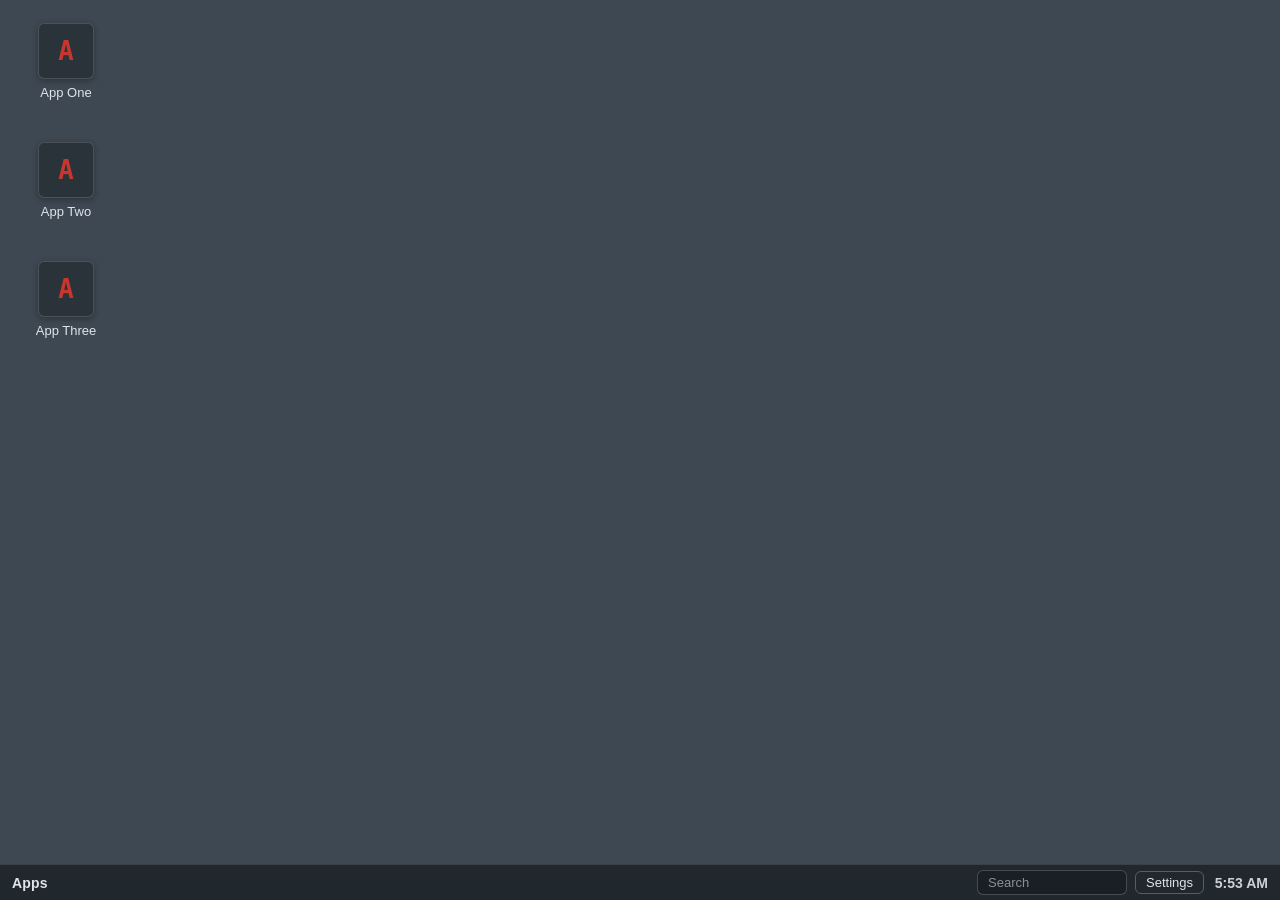
==== index.html @ aa2aafad "Rename index (6).html to index.html" ====
<!DOCTYPE html>
<html lang="en">
<head>
<meta charset="utf-8">
<meta name="viewport" content="width=device-width, initial-scale=1, viewport-fit=cover">
<title>Apps</title>
<style>
:root{--bg:#3e4852;--bar:#20272d;--barText:#dfe4e8;--win:#e4e7ea;--wtext:#1d2227;--accent:#c8372d;--accentText:#fff;--tile:#2b333a;--round:6px;--font:Bahnschrift,"DIN Alternate","Roboto Condensed","Segoe UI",Arial,sans-serif;--bh:48px;box-sizing:border-box}
*{box-sizing:border-box}
html,body{height:100%;margin:0}
body{background:var(--bg);color:var(--barText);font-family:var(--font)}
:focus-visible{outline:3px solid var(--accent);outline-offset:2px}
button{font:inherit;color:inherit;cursor:pointer}
/* home list */
#home{max-width:640px;margin:0 auto;padding:calc(20px + env(safe-area-inset-top,0px)) 16px calc(40px + env(safe-area-inset-bottom,0px))}
header.top{display:flex;align-items:center;gap:10px;flex-wrap:wrap;margin-bottom:16px}
h1{margin:0;font-size:26px;font-weight:600;flex:1;user-select:none;-webkit-user-select:none}
.hb{background:transparent;border:1px solid rgba(255,255,255,.25);border-radius:var(--round);padding:8px 14px}
.hb:hover{background:rgba(255,255,255,.08)}
#off{font-size:12px;opacity:.7}
#q{width:100%;padding:11px 14px;font:inherit;color:inherit;background:rgba(0,0,0,.2);border:1px solid rgba(255,255,255,.2);border-radius:var(--round);margin-bottom:12px}
#q::placeholder{color:rgba(255,255,255,.5)}
#list{border-top:1px solid rgba(255,255,255,.12)}
.row{display:flex;align-items:center;gap:14px;width:100%;min-height:64px;padding:10px 6px;background:none;border:0;border-bottom:1px solid rgba(255,255,255,.12);text-align:left}
.row:hover{background:rgba(255,255,255,.06)}
.row .t{width:44px;height:44px;flex:none;border-radius:var(--round);display:flex;align-items:center;justify-content:center;font:700 20px ui-monospace,Consolas,monospace;background:var(--tile);color:var(--accent);border:1px solid rgba(255,255,255,.15);overflow:hidden}
.row .t img{width:100%;height:100%;object-fit:cover}
.row .n{flex:1;font-size:calc(17px*var(--fs))}
.row .c{opacity:.5;font-size:22px}
.empty{padding:24px 6px;opacity:.7}
/* fullscreen app view */
#view{position:fixed;inset:0;display:flex;flex-direction:column;background:var(--bg);z-index:10}
#view[hidden]{display:none}
#vbody{flex:1;position:relative;min-height:0;overflow:auto}
#vbody iframe{position:absolute;inset:0;width:100%;height:100%;border:0;background:#fff}
#vbody.set{background:var(--win);color:var(--wtext);padding:20px 18px}
#bbar{display:flex;align-items:stretch;height:calc(var(--bh) + env(safe-area-inset-bottom,0px));padding-bottom:env(safe-area-inset-bottom,0px);background:var(--bar);color:var(--barText);border-top:1px solid rgba(255,255,255,.12)}
#bbar button{background:transparent;border:0;padding:0 14px;min-width:44px;font-size:14px}
#bbar button:hover{background:rgba(255,255,255,.08)}
#back{border-right:1px solid rgba(255,255,255,.12);font-weight:600}
#vt{flex:1;align-self:center;padding:0 12px;overflow:hidden;text-overflow:ellipsis;white-space:nowrap;font-size:14px;opacity:.85;min-width:0}
#vol{display:flex;align-items:center}
#vol input{width:90px;accent-color:var(--accent);margin:0 8px 0 0}
/* settings controls */
.srow{display:flex;flex-direction:column;gap:5px;margin-bottom:16px;font-size:14px;font-weight:600;max-width:420px}
.srow .top{display:flex;justify-content:space-between;opacity:.7}
.srow select{font:inherit;padding:9px 12px;border-radius:var(--round);border:1px solid rgba(0,0,0,.3);background:#fff;color:#222}
.srow input[type=range]{width:100%;accent-color:var(--bar)}
.btn{background:var(--bar);color:var(--barText);border:0;border-radius:var(--round);padding:10px 18px;font-weight:600}
/* look (dev appearance) */
#fx{position:fixed;inset:0;width:100%;height:100%;pointer-events:none;z-index:0}
#home{position:relative;z-index:1}
#home.wide{max-width:900px}
#scan{position:fixed;inset:0;pointer-events:none;z-index:9400;background:repeating-linear-gradient(to bottom,rgba(0,0,0,.22) 0 1px,transparent 1px 3px)}
#scan[hidden]{display:none}
#list.grid{display:grid;grid-template-columns:repeat(auto-fill,minmax(130px,1fr));gap:12px;border-top:0}
#list.grid .row{flex-direction:column;border:1px solid rgba(255,255,255,.14);border-radius:var(--round);padding:16px 8px;text-align:center;min-height:0}
#list.grid .row .t{width:64px;height:64px;font-size:28px}
#list.grid .row .c{display:none}
body.glow h1{text-shadow:0 0 14px var(--accent)}
body.glow .row .t{box-shadow:0 0 12px var(--accent)}
body.glow .row:hover{box-shadow:0 0 0 1px var(--accent)}
/* desktop home */
#home{max-width:none;margin:0;padding:env(safe-area-inset-top,0px) 0 calc(var(--barh) + env(safe-area-inset-bottom,0px));min-height:100%}
#home.plain{max-width:640px;margin:0 auto;padding:calc(20px + env(safe-area-inset-top,0px)) 16px calc(var(--barh) + 24px + env(safe-area-inset-bottom,0px))}
header.top{position:fixed;bottom:0;left:0;right:0;z-index:5;height:calc(var(--barh) + env(safe-area-inset-bottom,0px));padding:0 12px env(safe-area-inset-bottom,0px);margin:0;flex-wrap:nowrap;gap:8px;background:var(--barbg,var(--bar));color:var(--barText);border-top:1px solid rgba(255,255,255,.12)}
header.top h1{flex:0 0 auto;font-size:calc(14px*var(--fs));font-weight:700;letter-spacing:.2px}
.sp{flex:1}
.hb{padding:3px 10px;font-size:calc(13px*var(--fs))}
#q{width:150px;padding:4px 10px;margin:0;font-size:calc(13px*var(--fs))}
#clk{font-size:calc(14px*var(--fs));font-weight:600;font-variant-numeric:tabular-nums;opacity:.9;min-width:56px;text-align:right}
#list.desk{border-top:0;display:grid;grid-auto-flow:column;grid-template-rows:repeat(auto-fill,var(--rh));grid-auto-columns:var(--cw);justify-content:start;align-content:start;gap:var(--ig);padding:14px;height:calc(100vh - var(--barh) - env(safe-area-inset-bottom,0px) - env(safe-area-inset-top,0px));overflow-x:auto}
.ic{display:flex;flex-direction:column;align-items:center;gap:6px;width:var(--cw);padding:8px 4px;background:none;border:1px solid transparent;border-radius:var(--round);text-align:center;color:inherit;user-select:none;-webkit-user-select:none}
.ic .t{width:var(--isz);height:var(--isz);border-radius:var(--round);display:flex;align-items:center;justify-content:center;font:700 calc(var(--isz)*.46) ui-monospace,Consolas,monospace;background:var(--tile);color:var(--accent);border:1px solid rgba(255,255,255,.15);overflow:hidden;box-shadow:0 2px 6px rgba(0,0,0,.3)}
.ic .t img{width:100%;height:100%;object-fit:cover}
.ic .n{font-size:var(--lbl);line-height:1.25;overflow-wrap:anywhere}
.ic:hover{background:rgba(255,255,255,.07)}
.ic.sel{background:rgba(255,255,255,.14);border-color:rgba(255,255,255,.35)}
#ctx{position:fixed;z-index:9600;min-width:170px;padding:4px;background:var(--bar);color:var(--barText);border:1px solid rgba(255,255,255,.2);border-radius:var(--round);box-shadow:0 8px 24px rgba(0,0,0,.45)}
#ctx[hidden]{display:none}
#ctx button{display:block;width:100%;text-align:left;padding:8px 12px;background:none;border:0;font-size:13px;border-radius:2px}
#ctx button:hover{background:rgba(255,255,255,.1)}
@media (max-width:700px){#list.desk{grid-auto-flow:row;grid-template-rows:none;grid-template-columns:repeat(auto-fill,minmax(88px,1fr));grid-auto-columns:auto;height:auto;overflow:visible}#q{width:100px}#off{display:none}}
/* settings-driven */
:root{--isz:56px;--cw:104px;--rh:108px;--ig:6px;--lbl:12.5px;--fs:1;--barh:36px}
body.nolabels .ic .n{display:none}
body.upper .ic .n{text-transform:uppercase}
body.noshadow .ic .t{box-shadow:none}
body.contrast .ic .t{border:2px solid var(--barText)}
body.contrast .ic .n,body.contrast #clk{font-weight:700}
body.rm *{animation:none!important;transition:none!important}
#list.desk.flowrow{grid-auto-flow:row;grid-template-rows:none;grid-template-columns:repeat(auto-fill,var(--cw));grid-auto-columns:auto;height:auto}
body.bartop header.top{top:0;bottom:auto;padding:env(safe-area-inset-top,0px) 12px 0;height:calc(var(--barh) + env(safe-area-inset-top,0px));border-top:0;border-bottom:1px solid rgba(255,255,255,.12)}
body.bartop #home{padding:calc(var(--barh) + env(safe-area-inset-top,0px)) 0 0}
body.bartop #home.plain{padding:calc(var(--barh) + 20px + env(safe-area-inset-top,0px)) 16px 40px}
body.bartop #list.desk{height:calc(100vh - var(--barh) - env(safe-area-inset-top,0px))}
/* dashboard */
.dsec{margin:0 0 24px;max-width:620px}
.dsec h3{margin:0 0 10px;font-size:16px}
.kv{display:grid;grid-template-columns:130px 1fr;gap:5px 12px;font-size:13px;overflow-wrap:anywhere}
.kv b{opacity:.7;font-weight:600}
.dbtns{display:flex;flex-wrap:wrap;gap:8px}
.dlog{margin-top:8px;font:12px ui-monospace,Consolas,monospace;background:rgba(0,0,0,.08);padding:8px;border-radius:var(--round);max-height:170px;overflow:auto;white-space:pre-wrap}
/* pin pad */
#pin{position:fixed;inset:0;background:rgba(0,0,0,.6);display:flex;align-items:center;justify-content:center;z-index:9500}
#pin[hidden]{display:none}
.pbox{background:var(--win);color:var(--wtext);border-radius:var(--round);padding:22px;width:min(280px,calc(100% - 32px));text-align:center;box-shadow:0 14px 40px rgba(0,0,0,.5)}
.pbox p{margin:0;font-weight:600;min-height:1.3em}
.dots{display:flex;gap:12px;justify-content:center;margin:12px 0 16px}
.dots i{width:14px;height:14px;border-radius:50%;border:2px solid var(--bar)}
.dots i.f{background:var(--bar)}
.keys{display:grid;grid-template-columns:repeat(3,1fr);gap:8px}
.keys button{padding:14px 0;border-radius:var(--round);border:0;background:rgba(128,128,128,.2);color:inherit;font-size:18px;font-weight:600}
.keys button:hover{background:rgba(128,128,128,.35)}
.shake{animation:sh .3s}
@keyframes sh{25%{transform:translateX(-8px)}75%{transform:translateX(8px)}}
</style>
</head>
<body>
<canvas id="fx" aria-hidden="true"></canvas>
<div id="scan" hidden></div>
<div id="home">
  <header class="top">
    <h1 id="ttl">Apps</h1>
    <div class="sp"></div>
    <span id="off" aria-live="polite"></span>
    <input id="q" type="search" placeholder="Search" aria-label="Search apps" autocomplete="off">
    <button class="hb" id="lock" hidden>Lock</button>
    <button class="hb" id="setb">Settings</button>
    <span id="clk"></span>
  </header>
  <div id="list"></div>
</div>
<div id="view" hidden>
  <div id="vbody"></div>
  <div id="bbar">
    <button id="back" aria-label="Back to list">&larr; Back</button>
    <div id="vt"></div>
    <div id="vol">
      <button id="mute">Mute</button>
      <input id="vr" type="range" min="0" max="100" aria-label="Volume">
    </div>
    <button id="fs" title="Fullscreen">Full</button>
    <button id="nt" title="Open in new tab">Tab</button>
  </div>
</div>
<script>
/* EDIT THIS LIST. name = label, path = link relative to this file, thumb = optional icon image */
const APPS = [
  { name: "App One",   path: "apps/app-one/index.html" },
  { name: "App Two",   path: "apps/app-two/index.html" },
  { name: "App Three", path: "apps/app-three/index.html", thumb: "" },
];

/* SECRET LIST: same format. Only shows after the PIN is entered (tap the "Apps" title 5 times). */
const SECRET_APPS = [
  { name: "Secret One", path: "secret/one/index.html" },
];
const PIN_HASH = "e2d5b613fb0c469dacec013794d08fcb584f06858f648de5e28c21bbce8eb695";

let secret = false;
const cur = () => secret ? [{name: "Dashboard", dash: true}, ...SECRET_APPS] : allApps();

const THEMES = {
  steel:   {bg:"#3e4852",win:"#e4e7ea",wtext:"#1d2227",bar:"#20272d",barText:"#dfe4e8",accent:"#c8372d",tile:"#2b333a"},
  concrete:{bg:"#7d8184",win:"#eeeeed",wtext:"#202224",bar:"#34383c",barText:"#ececec",accent:"#b3322a",tile:"#44484c"},
  olive:   {bg:"#4a4f3c",win:"#e5e6df",wtext:"#20231a",bar:"#262a1f",barText:"#e0e2d6",accent:"#bf3b30",tile:"#33372a"},
  navy:    {bg:"#2f3b4c",win:"#e3e7ed",wtext:"#18202b",bar:"#161d27",barText:"#dce3ec",accent:"#6fa8d6",tile:"#232d3b"},
  black:   {bg:"#232427",win:"#d9dadc",wtext:"#17181a",bar:"#0e0f10",barText:"#d5d6d8",accent:"#d63c32",tile:"#1b1c1f"},
  secret:  {bg:"#201718",win:"#dcd6d6",wtext:"#1a1414",bar:"#0b0808",barText:"#e6dede",accent:"#c0453a",tile:"#2a1d1e"}
};
const FONTS = [
  ['Bahnschrift,"DIN Alternate","Roboto Condensed","Segoe UI",Arial,sans-serif',"Industrial"],
  ['"Segoe UI",Tahoma,Verdana,sans-serif',"Classic"],
  ["system-ui,sans-serif","System"],
  ["ui-monospace,Menlo,Consolas,monospace","Mono"]
];
const LOOK_DEF = {custom:false,bg:"#111114",accent:"#c8372d",fx:"none",speed:1,density:100,bright:.7,scan:false,glow:false,cycle:false,layout:"desktop",title:"Apps"};
const DEF = {theme:"steel",round:6,font:FONTS[0][0],volume:1,autoOffline:true,showPaths:false,debug:false,newTab:false,
  openMode:"single",autoOpenLast:false,startMuted:false,lastApp:"",
  iconSize:56,gap:6,labels:true,labelSize:13,upper:false,letters:"1",sort:"custom",flow:"col",iconShadow:true,
  barPos:"bottom",barH:36,barOpacity:100,showSearch:true,showClock:true,clock24:false,clockSeconds:false,clockDate:false,showOffline:true,
  fontScale:100,contrast:false,reduceMotion:false,
  scanPlay:true,playFolder:"playables",playSub:true,autoIcons:true,scanTtl:15,repo:"katastrophy40/katastrophy40.github.io",branch:"main"};
const freshS = () => ({...DEF, look: {...LOOK_DEF}});
const sel = (k, label, o) => ({k, label, t: "select", o});
const rng = (k, label, min, max, step, unit = "", scale = 1) => ({k, label, t: "range", min, max, step, unit, scale});
const chk = (k, label, scan) => ({k, label, t: "check", scan});
const txt = (k, label, max, scan) => ({k, label, t: "text", max, scan});
const act = (label, fn) => ({t: "btn", label, fn});
const SECTIONS = [
  ["Opening apps", [
    sel("openMode", "Open apps with", [["single", "One click"], ["double", "Double click"]]),
    chk("newTab", "Open apps in a new tab"),
    chk("autoOpenLast", "Reopen the last app when the site loads"),
    chk("startMuted", "Start apps muted"),
    rng("volume", "Default volume", 0, 100, 1, "%", 100)]],
  ["Desktop icons", [
    sel("look.layout", "Home layout", [["desktop", "Desktop icons"], ["list", "Plain list"]]),
    rng("iconSize", "Icon size", 32, 120, 2, "px"), rng("gap", "Icon spacing", 0, 30, 1, "px"),
    chk("labels", "Show names under icons"), rng("labelSize", "Name text size", 10, 18, 1, "px"), chk("upper", "UPPERCASE names"),
    sel("letters", "Letters on icons", [["1", "One"], ["2", "Two"]]),
    sel("sort", "Sort order", [["custom", "As listed"], ["az", "A to Z"], ["za", "Z to A"]]),
    sel("flow", "Fill direction", [["col", "Down, then across"], ["row", "Across, then down"]]),
    chk("iconShadow", "Icon shadows")]],
  ["Taskbar", [
    sel("barPos", "Position", [["bottom", "Bottom"], ["top", "Top"]]), rng("barH", "Height", 28, 60, 1, "px"), rng("barOpacity", "Opacity", 40, 100, 5, "%"),
    chk("showSearch", "Show search box"), chk("showOffline", "Show offline status"), chk("showClock", "Show clock"),
    chk("clock24", "24-hour clock"), chk("clockSeconds", "Show seconds"), chk("clockDate", "Show date")]],
  ["Look", [
    sel("theme", "Color theme", [["steel", "Steel"], ["concrete", "Concrete"], ["olive", "Olive"], ["navy", "Navy"], ["black", "Black"]]),
    rng("round", "Corner roundness", 0, 20, 1, "px"), sel("font", "Text font", FONTS), rng("fontScale", "Text size", 80, 130, 5, "%"),
    chk("contrast", "High contrast"), chk("reduceMotion", "Reduce motion (stops wallpaper effects)"), txt("look.title", "Site title", 30)]],
  ["Playables folder", [
    chk("scanPlay", "Find HTML apps in the playables folder automatically", true), txt("playFolder", "Folder name", 40, true),
    chk("playSub", "Include folders that contain an index.html", true), chk("autoIcons", "Use matching images as icons", true),
    rng("scanTtl", "Check for changes at most every", 1, 120, 1, " min"), txt("repo", "Repository (owner/name)", 80, true), txt("branch", "Branch", 40, true),
    chk("autoOffline", "Save apps for offline automatically"), {t: "note"}, act("Scan now", () => scanPlayables(true))]],
  ["Data", [
    act("Copy settings", () => { try { navigator.clipboard.writeText(JSON.stringify(S, null, 2)); } catch (e) {} }),
    act("Import settings", () => { const t = prompt("Paste settings:"); if (!t) return; try { Object.assign(S, JSON.parse(t)); save(); location.reload(); } catch (e) { alert("That was not valid settings."); } }),
    act("Reset everything", () => { if (confirm("Reset every setting?")) { S = freshS(); save(); location.reload(); } })]]
];
const FLAT = SECTIONS.flatMap(x => x[1]).filter(c => c.k && !c.k.includes("."));
function clean(o) {   /* fixes any saved value that is missing or out of range */
  Object.keys(DEF).forEach(k => {
    const c = FLAT.find(x => x.k === k), d = DEF[k], v = o[k];
    if (c && c.t === "range") o[k] = (+v >= c.min / c.scale && +v <= c.max / c.scale) ? +v : d;
    else if (c && c.t === "select") o[k] = c.o.some(p => String(p[0]) === String(v)) ? String(v) : d;
    else if (c && c.t === "text") o[k] = (typeof v === "string" && v.trim()) ? v.trim().slice(0, c.max) : d;
    else if (typeof d === "boolean") o[k] = typeof v === "boolean" ? v : d;
    else if (typeof d === "string") o[k] = typeof v === "string" ? v : d;
  });
}

const KEY = "gs8-settings", $ = id => document.getElementById(id);
let S = freshS();
try { const j = localStorage.getItem(KEY); if (j) Object.assign(S, JSON.parse(j)); } catch (e) {}
clean(S);
{
  const L = {...LOOK_DEF, ...(S.look && typeof S.look === "object" ? S.look : {})}, hex = v => typeof v === "string" && /^#[0-9a-f]{6}$/i.test(v);
  if (!hex(L.bg)) L.bg = LOOK_DEF.bg; if (!hex(L.accent)) L.accent = LOOK_DEF.accent;
  if (!["none", "grid", "rain", "snow", "stars", "aurora"].includes(L.fx)) L.fx = "none";
  if (!["desktop", "list"].includes(L.layout)) L.layout = "desktop";
  ["custom", "scan", "glow", "cycle"].forEach(k => L[k] = !!L[k]);
  [["speed", .2, 3], ["density", 20, 200], ["bright", .1, 1]].forEach(([k, a, b]) => { if (!(+L[k] >= a && +L[k] <= b)) L[k] = LOOK_DEF[k]; });
  L.title = typeof L.title === "string" ? L.title.slice(0, 30) : LOOK_DEF.title;
  S.look = L;
}
const save = () => { try { localStorage.setItem(KEY, JSON.stringify(S)); } catch (e) {} };
const ink = h => { const n = parseInt(h.slice(1), 16); return ((n >> 16) * .299 + (n >> 8 & 255) * .587 + (n & 255) * .114) > 150 ? "#1a1a1a" : "#ffffff"; };

/* ---------- app list ---------- */
const q = $("q");
let lastPtr = "mouse", selEl = null;
addEventListener("pointerdown", e => { lastPtr = e.pointerType; }, true);
function renderList() {
  const f = q.value.trim().toLowerCase(), l = $("list"), desk = S.look.layout !== "list"; l.textContent = ""; selEl = null;
  const items = cur().filter(g => g.name.toLowerCase().includes(f));
  if (S.sort === "az") items.sort((x, y) => x.name.localeCompare(y.name)); else if (S.sort === "za") items.sort((x, y) => y.name.localeCompare(x.name));
  if (!items.length) { const p = document.createElement("p"); p.className = "empty"; p.textContent = "No apps found."; l.appendChild(p); return; }
  items.forEach(g => {
    const b = document.createElement("button"); b.className = desk ? "ic" : "row";
    const t = document.createElement("div"); t.className = "t";
    if (g.thumb) { const im = document.createElement("img"); im.src = g.thumb; im.alt = ""; t.appendChild(im); } else { const lt = String(g.name).replace(/\s+/g, "").slice(0, +S.letters || 1); t.textContent = lt.charAt(0).toUpperCase() + lt.slice(1).toLowerCase(); }
    const n = document.createElement("div"); n.className = "n"; n.textContent = g.name;
    if (S.showPaths && g.path) { if (desk) b.title = g.path; else { const sm = document.createElement("small"); sm.style.cssText = "display:block;opacity:.6;font-size:12px"; sm.textContent = g.path; n.appendChild(sm); } }
    b.append(t, n);
    if (!desk) { const c = document.createElement("div"); c.className = "c"; c.textContent = "\u203A"; b.appendChild(c); }
    b.onclick = e => {   /* one click opens, unless "double click" is chosen in settings */
      if (desk && S.openMode === "double" && e.detail === 1 && lastPtr === "mouse") { if (selEl) selEl.classList.remove("sel"); selEl = b; b.classList.add("sel"); return; }
      openApp(g);
    };
    b.oncontextmenu = e => {
      e.preventDefault(); const m = [["Open", () => openApp(g)]]; if (g.path) m.push(["Open in new tab", () => window.open(g.path, "_blank")]);
      showCtx(e.clientX, e.clientY, m);
    };
    l.appendChild(b);
  });
}
const ctx = document.createElement("div"); ctx.id = "ctx"; ctx.hidden = true; document.body.appendChild(ctx);
function showCtx(x, y, items) {
  ctx.textContent = "";
  items.forEach(([label, fn]) => { const b = document.createElement("button"); b.textContent = label; b.onclick = () => { ctx.hidden = true; fn(); }; ctx.appendChild(b); });
  ctx.hidden = false; ctx.style.left = Math.max(4, Math.min(x, innerWidth - ctx.offsetWidth - 4)) + "px"; ctx.style.top = Math.max(4, Math.min(y, innerHeight - ctx.offsetHeight - 4)) + "px";
}
addEventListener("pointerdown", e => { if (!ctx.contains(e.target)) ctx.hidden = true; });
addEventListener("keydown", e => { if (e.key === "Escape") ctx.hidden = true; });
$("home").addEventListener("contextmenu", e => { if (e.target.closest(".ic,.row")) return; e.preventDefault(); showCtx(e.clientX, e.clientY, [["Settings", openSettings], ["Reload", () => location.reload()]]); });
$("home").addEventListener("click", e => { if (selEl && !e.target.closest(".ic")) { selEl.classList.remove("sel"); selEl = null; } });
q.addEventListener("input", renderList);

/* ---------- fullscreen app view + volume ---------- */
const view = $("view"), vbody = $("vbody");
let frame = null, timers = [], masters = new Set(), V = S.volume, muted = false, newTabUrl = "";

function vol() { return muted ? 0 : V; }
function patchAudio(win) {   /* routes Web Audio output through one gain node so the volume slider works */
  try {
    if (win.__vp) return;
    const proto = (win.BaseAudioContext || win.AudioContext || {}).prototype; if (!proto) return;
    const d = Object.getOwnPropertyDescriptor(proto, "destination"); if (!d || !d.get) return;
    win.__vp = 1; const m = new WeakMap();
    Object.defineProperty(proto, "destination", {configurable: true, get() {
      let g = m.get(this);
      if (!g) { g = this.createGain(); g.connect(d.get.call(this)); g.gain.value = vol(); masters.add(g); m.set(this, g); }
      return g;
    }});
  } catch (e) {}
}
function scanMedia() {       /* handles <audio> and <video> elements */
  try {
    frame.contentDocument.querySelectorAll("audio,video").forEach(el => {
      el.volume = V;
      if (muted) { el.muted = true; el.__vm = 1; } else if (el.__vm) { el.muted = false; el.__vm = 0; }
    });
  } catch (e) {}
}
function applyVol() { masters.forEach(g => { try { g.gain.value = vol(); } catch (e) {} }); scanMedia(); $("mute").textContent = muted ? "Unmute" : "Mute"; }
$("vr").addEventListener("input", e => { V = e.target.value / 100; muted = false; S.volume = V; save(); applyVol(); });
$("mute").onclick = () => { muted = !muted; applyVol(); };

function showView(title, settings) {
  $("vt").textContent = title; vbody.textContent = ""; vbody.className = settings ? "set" : "";
  ["vol", "fs", "nt"].forEach(i => $(i).style.display = settings ? "none" : "");
  view.hidden = false; $("back").focus();
}
function closeView() {
  timers.forEach(clearInterval); timers = [];
  if (frame) { try { frame.src = "about:blank"; } catch (e) {} frame.remove(); frame = null; }
  masters.clear(); vbody.textContent = ""; view.hidden = true;
}
function openApp(g) {
  if (g.dash) return openDash();
  if (S.newTab) { window.open(g.path, "_blank"); return; }
  showView(g.name, false);
  muted = !!S.startMuted; V = S.volume; $("vr").value = Math.round(V * 100); newTabUrl = g.path; S.lastApp = g.path; save();
  const f = document.createElement("iframe"); f.title = g.name; f.allow = "fullscreen; autoplay; " + "gam" + "epad";
  frame = f; vbody.appendChild(f); f.src = g.path;
  let tries = 0;
  timers.push(setInterval(() => {      /* patch as soon as the app page starts loading */
    try { if (++tries < 500 && f.contentWindow.location.href !== "about:blank") patchAudio(f.contentWindow); } catch (e) {}
  }, 10));
  f.addEventListener("load", () => { try { patchAudio(f.contentWindow); } catch (e) {} try { f.contentWindow.addEventListener("error", ev => log("app", g.name + ": " + ev.message)); } catch (e) {} applyVol(); });
  timers.push(setInterval(scanMedia, 700));
  applyVol();
}
$("back").onclick = closeView;
$("nt").onclick = () => window.open(newTabUrl, "_blank");
$("fs").onclick = () => { try { (document.fullscreenElement ? document.exitFullscreen() : document.documentElement.requestFullscreen()); } catch (e) {} };
addEventListener("keydown", e => { if (e.key === "Escape" && pin.hidden && !view.hidden) closeView(); });

/* ---------- settings ---------- */
const sbox = document.createElement("div");
let playTimer = null, playStatusEl = null;
const getv = k => k.split(".").reduce((o, p) => o[p], S);
const setv = (k, v) => { const p = k.split("."), l = p.pop(); p.reduce((o, x) => o[x], S)[l] = v; };
function buildControls() {
  sbox.textContent = "";
  SECTIONS.forEach(([title, items]) => {
    const h = document.createElement("h3"); h.textContent = title; h.style.cssText = "margin:20px 0 10px;font-size:16px"; sbox.appendChild(h);
    const grid = document.createElement("div"); grid.style.cssText = "display:grid;grid-template-columns:repeat(auto-fit,minmax(250px,1fr));gap:0 24px"; sbox.appendChild(grid);
    items.forEach(c => {
      const row = document.createElement("div"); row.className = "srow"; grid.appendChild(row);
      if (c.t === "btn") { const b = document.createElement("button"); b.className = "btn"; b.textContent = c.label; b.onclick = () => c.fn(); row.appendChild(b); return; }
      if (c.t === "note") { playStatusEl = document.createElement("p"); playStatusEl.style.cssText = "margin:0;font-size:13px;opacity:.75;font-weight:400"; playStatusEl.textContent = lastPlayMsg || (found.length + " found."); row.appendChild(playStatusEl); return; }
      const id = "s-" + c.k.replace(".", "-"), lab = document.createElement("label"); lab.htmlFor = id; lab.textContent = c.label;
      const val = getv(c.k); let inp, out;
      if (c.t === "select") { inp = document.createElement("select"); c.o.forEach(([v, t]) => inp.add(new Option(t, v))); inp.value = String(val); }
      else if (c.t === "check") { inp = document.createElement("input"); inp.type = "checkbox"; inp.checked = !!val; }
      else if (c.t === "range") { inp = document.createElement("input"); inp.type = "range"; inp.min = c.min; inp.max = c.max; inp.step = c.step; inp.value = Math.round(val * c.scale); }
      else { inp = document.createElement("input"); inp.type = "text"; inp.value = val; inp.maxLength = c.max; inp.style.cssText = "font:inherit;padding:8px 10px;border-radius:var(--round);border:1px solid rgba(0,0,0,.3)"; }
      inp.id = id;
      if (c.t === "check") { row.style.cssText = "flex-direction:row;align-items:center;gap:10px"; row.append(inp, lab); }
      else if (c.t === "range") { out = document.createElement("span"); out.textContent = inp.value + c.unit; const top = document.createElement("div"); top.className = "top"; top.append(lab, out); row.append(top, inp); }
      else row.append(lab, inp);
      inp.addEventListener("input", () => {
        const v = c.t === "check" ? inp.checked : c.t === "range" ? +inp.value / c.scale : inp.value;
        if (c.t === "text" && !inp.value.trim()) return;
        setv(c.k, v); if (out) out.textContent = inp.value + c.unit; save(); apply();
        if (c.scan) { clearTimeout(playTimer); playTimer = setTimeout(() => scanPlayables(true), 800); }
      });
    });
  });
}
function openSettings() { buildControls(); showView("Settings", true); vbody.appendChild(sbox); }
$("setb").onclick = openSettings;

function apply() {
  const th = {...(secret ? THEMES.secret : THEMES[S.theme])}, L = S.look, r = document.documentElement.style;
  if (L.custom && !secret) {
    const light = ink(L.bg) !== "#ffffff";
    th.bg = L.bg; th.accent = L.accent; th.barText = ink(L.bg);
    th.tile = "color-mix(in srgb," + L.bg + " 75%,#000)"; th.bar = "color-mix(in srgb," + L.bg + " " + (light ? 85 : 55) + "%,#000)";
  }
  ["bg", "win", "wtext", "bar", "barText", "accent", "tile"].forEach(n => r.setProperty("--" + n, th[n]));
  r.setProperty("--accentText", ink(th.accent)); r.setProperty("--round", S.round + "px"); r.setProperty("--font", S.font);
  curAccent = th.accent;
  const lblPx = Math.round(S.labelSize * S.fontScale / 10) / 10;
  r.setProperty("--isz", S.iconSize + "px"); r.setProperty("--cw", (S.iconSize + 48) + "px");
  r.setProperty("--rh", (S.iconSize + 16 + (S.labels ? Math.round(lblPx * 2.7 + 6) : 0)) + "px");
  r.setProperty("--ig", S.gap + "px"); r.setProperty("--lbl", lblPx + "px"); r.setProperty("--fs", S.fontScale / 100); r.setProperty("--barh", S.barH + "px");
  if (S.barOpacity < 100) r.setProperty("--barbg", "color-mix(in srgb, var(--bar) " + S.barOpacity + "%, transparent)"); else r.removeProperty("--barbg");
  const bc = document.body.classList;
  bc.toggle("nolabels", !S.labels); bc.toggle("upper", S.upper); bc.toggle("noshadow", !S.iconShadow); bc.toggle("contrast", S.contrast); bc.toggle("rm", S.reduceMotion); bc.toggle("bartop", S.barPos === "top");
  $("q").style.display = S.showSearch ? "" : "none"; $("clk").style.display = S.showClock ? "" : "none"; $("off").style.display = S.showOffline ? "" : "none";
  clearInterval(clkT); clkT = setInterval(clockTick, S.clockSeconds ? 1000 : 15000); clockTick();
  $("ttl").textContent = L.title || "Apps"; document.title = L.title || "Apps";
  $("list").className = (L.layout === "list" ? "plain" : "desk") + (L.layout !== "list" && S.flow === "row" ? " flowrow" : ""); $("home").classList.toggle("plain", L.layout === "list");
  $("scan").hidden = !L.scan; document.body.classList.toggle("glow", L.glow);
  renderList(); startFx(); startCycle();
}

/* ---------- offline (automatic) ---------- */
const setOff = t => { $("off").textContent = t; };
async function autoOffline(list = allApps()) {
  try {
    await navigator.serviceWorker.ready;
    if (!navigator.serviceWorker.controller) await new Promise(r => { navigator.serviceWorker.addEventListener("controllerchange", r, {once: true}); setTimeout(r, 2000); });
    const missing = [];
    for (const g of list) if (!(await caches.match(new URL(g.path, location.href), {ignoreSearch: true}))) missing.push(g);
    for (let i = 0; i < missing.length; i++) {
      setOff("Saving offline " + (i + 1) + "/" + missing.length);
      await new Promise(res => {
        const f = document.createElement("iframe");
        f.style.cssText = "position:fixed;width:2px;height:2px;left:-9999px;opacity:0;pointer-events:none"; f.setAttribute("aria-hidden", "true"); f.tabIndex = -1;
        const done = () => setTimeout(() => { f.remove(); res(); }, 4000);
        f.onload = done; f.onerror = done; f.src = missing[i].path; document.body.appendChild(f);
        setTimeout(() => { f.remove(); res(); }, 20000);
      });
    }
    if (missing.length) { setOff("Offline ready"); setTimeout(() => setOff(""), 5000); }
  } catch (e) { setOff(""); }
}
if ("serviceWorker" in navigator) addEventListener("load", () => navigator.serviceWorker.register("sw.js").then(() => { if (S.autoOffline) setTimeout(autoOffline, 2500); }).catch(() => {}));

/* ---------- secret area (tap the "Apps" title 5 times) ---------- */
const pin = document.createElement("div"); pin.id = "pin"; pin.hidden = true;
pin.innerHTML = '<div class="pbox" role="dialog" aria-label="Enter PIN"><p id="pmsg">Enter PIN</p><div class="dots" id="pdots"><i></i><i></i><i></i><i></i></div><div class="keys" id="pkeys"></div></div>';
document.body.appendChild(pin);
let buf = "", bad = 0, lockUntil = 0;
const sha = async t => [...new Uint8Array(await crypto.subtle.digest("SHA-256", new TextEncoder().encode(t)))].map(b => b.toString(16).padStart(2, "0")).join("");
function pdraw() { [...$("pdots").children].forEach((d, i) => d.classList.toggle("f", i < buf.length)); }
function openPin() { buf = ""; $("pmsg").textContent = "Enter PIN"; pdraw(); pin.hidden = false; }
function closePin() { pin.hidden = true; buf = ""; }
async function pkey(k) {
  if (k === "x") return closePin();
  if (k === "b") { buf = buf.slice(0, -1); return pdraw(); }
  if (buf.length >= 4) return;
  buf += k; pdraw();
  if (buf.length < 4) return;
  if (Date.now() < lockUntil) { $("pmsg").textContent = "Too many tries. Wait a bit."; buf = ""; return pdraw(); }
  if (!(window.crypto && crypto.subtle)) { $("pmsg").textContent = "PIN needs a secure (https) page."; buf = ""; return pdraw(); }
  if (await sha("gs-secret|" + buf) === PIN_HASH) { bad = 0; closePin(); setSecret(true); }
  else {
    if (++bad >= 5) { bad = 0; lockUntil = Date.now() + 30000; }
    $("pmsg").textContent = "Wrong PIN"; buf = ""; pdraw();
    const b = pin.firstChild; b.classList.remove("shake"); void b.offsetWidth; b.classList.add("shake");
  }
}
["1","2","3","4","5","6","7","8","9","x","0","b"].forEach(k => {
  const b = document.createElement("button"); b.textContent = k === "x" ? "Cancel" : k === "b" ? "Del" : k; b.onclick = () => pkey(k); $("pkeys").appendChild(b);
});
addEventListener("keydown", e => { if (pin.hidden) return; if (/^\d$/.test(e.key)) pkey(e.key); else if (e.key === "Backspace") pkey("b"); else if (e.key === "Escape") closePin(); });
function setSecret(on) {
  secret = on; closeView(); q.value = ""; $("lock").hidden = !on; apply();
  if (on && S.autoOffline) autoOffline(SECRET_APPS);
}
$("lock").onclick = () => setSecret(false);
let tc = 0, tt; $("ttl").addEventListener("click", () => { tc++; clearTimeout(tt); tt = setTimeout(() => tc = 0, 1500); if (tc >= 5) { tc = 0; if (!secret) openPin(); } });

/* ---------- playables folder: HTML apps found automatically ---------- */
let found = [], lastPlayMsg = "";
const allApps = () => [...APPS, ...found.filter(f => !APPS.some(a => a.path === f.path))];
const plKey = () => [S.repo, S.branch, S.playFolder, S.playSub, S.autoIcons].join("|");
const setPlayStatus = t => { lastPlayMsg = t; if (playStatusEl) playStatusEl.textContent = t; };
const pretty = t => t.replace(/[-_]+/g, " ").replace(/\s+/g, " ").trim().replace(/\b\w/g, c => c.toUpperCase());
function loadPlayCache() {
  try { const c = JSON.parse(localStorage.getItem("gs-playables") || "null"); if (c && c.key === plKey() && Array.isArray(c.list)) { found = c.list; return c; } } catch (e) {}
  found = []; return null;
}
function parsePlayables(tree) {
  const base = S.playFolder.replace(/^\/+|\/+$/g, "") + "/", out = [];
  const paths = tree.filter(t => t.type === "blob" && t.path.startsWith(base)).map(t => t.path);
  const imgs = paths.filter(p => /\.(png|jpe?g|webp|gif|svg|ico)$/i.test(p));
  paths.forEach(p => {
    const parts = p.slice(base.length).split("/");
    if (parts.length === 1 && /\.html?$/i.test(parts[0]) && !/^index\.html?$/i.test(parts[0])) {
      const stem = (base + parts[0].replace(/\.html?$/i, "")).toLowerCase() + ".";
      out.push({name: pretty(parts[0].replace(/\.html?$/i, "")), path: p, thumb: S.autoIcons ? (imgs.find(i => i.toLowerCase().startsWith(stem) && !i.slice(stem.length).includes("/")) || "") : ""});
    } else if (S.playSub && parts.length === 2 && /^index\.html?$/i.test(parts[1])) {
      const dir = (base + parts[0]).toLowerCase() + "/";
      out.push({name: pretty(parts[0]), path: p, thumb: S.autoIcons ? (imgs.find(i => i.toLowerCase().startsWith(dir) && /\/(icon|thumb|thumbnail|logo|cover|favicon)\.[a-z]+$/i.test(i)) || "") : ""});
    }
  });
  return out;
}
async function scanPlayables(force) {
  if (!S.scanPlay) { found = []; setPlayStatus("Scanning is off."); renderList(); return; }
  const c = loadPlayCache();
  if (c && !force && Date.now() - c.t < S.scanTtl * 60000) { setPlayStatus(found.length + " found (saved list)."); renderList(); return; }
  setPlayStatus("Scanning..."); const before = found.map(f => f.path).join();
  try {
    const r = await fetch("https://api.github.com/repos/" + S.repo + "/git/trees/" + encodeURIComponent(S.branch) + "?recursive=1", {headers: {Accept: "application/vnd.github+json"}});
    if (!r.ok) throw new Error(r.status === 403 ? "GitHub rate limit, try again later" : "GitHub replied " + r.status);
    found = parsePlayables((await r.json()).tree || []);
  } catch (e) {
    try {   /* backup: a hand-written list in the folder, like ["snake.html", "tetris"] */
      const m = await (await fetch(S.playFolder + "/list.json", {cache: "no-store"})).json();
      found = m.map(x => typeof x !== "string" ? x : /\.html?$/i.test(x) ? {name: pretty(x.replace(/\.html?$/i, "")), path: S.playFolder + "/" + x} : {name: pretty(x), path: S.playFolder + "/" + x + "/index.html"}).filter(x => x && x.name && x.path);
    } catch (e2) { setPlayStatus("Could not scan (" + e.message + "). " + (found.length ? "Showing the saved list." : "")); renderList(); return; }
  }
  try { localStorage.setItem("gs-playables", JSON.stringify({t: Date.now(), key: plKey(), list: found})); } catch (e) {}
  setPlayStatus(found.length + " found."); renderList();
  if (S.autoOffline && found.map(f => f.path).join() !== before) autoOffline();
}

/* ---------- wallpaper effects + cycling accent (set from the dashboard) ---------- */
const fx = $("fx"), fc = fx.getContext("2d");
let FW = 0, FH = 0, FT = 0, FS = {}, fxRun = false, fxLast = 0, curAccent = "#c8372d", cycT = null;
function startFx() {
  FW = fx.width = innerWidth; FH = fx.height = innerHeight; fc.clearRect(0, 0, FW, FH);
  const k = S.reduceMotion ? "none" : S.look.fx, d = S.look.density / 100; FS = {};
  if (k === "rain") { FS.sp = Math.max(12, Math.round(24 - d * 6)); FS.d = Array.from({length: Math.ceil(FW / FS.sp)}, () => Math.floor(Math.random() * FH / FS.sp)); FS.acc = 0; }
  else if (k === "snow") FS.p = Array.from({length: Math.round(130 * d)}, () => ({x: Math.random() * FW, y: Math.random() * FH, r: 1 + Math.random() * 3, v: 20 + Math.random() * 40, p: Math.random() * 6.28}));
  else if (k === "stars") FS.p = Array.from({length: Math.round(220 * d)}, () => ({x: Math.random() * 2 - 1, y: Math.random() * 2 - 1, z: Math.random()}));
  fx.style.opacity = S.look.bright;
  if (k !== "none" && !fxRun) { fxRun = true; fxLast = performance.now(); requestAnimationFrame(fxFrame); }
}
addEventListener("resize", startFx);
function fxFrame(ts) {
  const k = S.reduceMotion ? "none" : S.look.fx;
  if (k === "none") { fxRun = false; fc.clearRect(0, 0, FW, FH); return; }
  requestAnimationFrame(fxFrame);
  const dt = Math.min(.05, (ts - fxLast) / 1000) * S.look.speed; fxLast = ts; FT += dt; fc.globalAlpha = 1;
  if (k === "grid") {
    fc.clearRect(0, 0, FW, FH); fc.strokeStyle = curAccent; fc.globalAlpha = .3; fc.lineWidth = 1; fc.beginPath();
    const st = 56, o = (FT * 10) % st;
    for (let px = -o; px < FW; px += st) { fc.moveTo(px + .5, 0); fc.lineTo(px + .5, FH); }
    for (let py = -o; py < FH; py += st) { fc.moveTo(0, py + .5); fc.lineTo(FW, py + .5); }
    fc.stroke();
  } else if (k === "rain") {
    FS.acc += dt; if (FS.acc < .06) return; FS.acc = 0;
    fc.globalCompositeOperation = "destination-out"; fc.globalAlpha = .12; fc.fillStyle = "#000"; fc.fillRect(0, 0, FW, FH);
    fc.globalCompositeOperation = "source-over"; fc.globalAlpha = 1; fc.font = FS.sp + "px monospace"; fc.fillStyle = curAccent;
    FS.d.forEach((v, i) => { fc.fillText("01<>/{}$#=+"[Math.floor(Math.random() * 11)], i * FS.sp, v * FS.sp); FS.d[i] = (v * FS.sp > FH && Math.random() > .96) ? 0 : v + 1; });
  } else if (k === "snow") {
    fc.clearRect(0, 0, FW, FH); fc.fillStyle = "#fff"; fc.globalAlpha = .8;
    FS.p.forEach(p => { p.y += p.v * dt; p.p += dt; if (p.y > FH + 5) { p.y = -5; p.x = Math.random() * FW; } fc.beginPath(); fc.arc(p.x + Math.sin(p.p) * 14, p.y, p.r, 0, 6.283); fc.fill(); });
  } else if (k === "stars") {
    fc.globalCompositeOperation = "destination-out"; fc.globalAlpha = .3; fc.fillStyle = "#000"; fc.fillRect(0, 0, FW, FH);
    fc.globalCompositeOperation = "source-over"; fc.lineWidth = 2; const kk = Math.min(FW, FH) * .25;
    FS.p.forEach((p, i) => {
      const pz = p.z; p.z -= dt * .35;
      if (p.z <= .02) { p.x = Math.random() * 2 - 1; p.y = Math.random() * 2 - 1; p.z = 1; return; }
      fc.strokeStyle = i % 2 ? curAccent : "#fff"; fc.globalAlpha = 1 - p.z; fc.beginPath();
      fc.moveTo(FW / 2 + p.x / pz * kk, FH / 2 + p.y / pz * kk); fc.lineTo(FW / 2 + p.x / p.z * kk, FH / 2 + p.y / p.z * kk); fc.stroke();
    });
  } else if (k === "aurora") {
    fc.clearRect(0, 0, FW, FH); fc.filter = "blur(70px)"; fc.fillStyle = curAccent; fc.globalAlpha = .45;
    for (let i = 0; i < 3; i++) { fc.beginPath(); fc.arc(FW * (.5 + .35 * Math.sin(FT * .3 + i * 2.1)), FH * (.45 + .3 * Math.cos(FT * .25 + i * 1.7)), Math.max(FW, FH) * .22, 0, 6.283); fc.fill(); }
    fc.filter = "none";
  }
  fc.globalAlpha = 1;
}
function startCycle() {
  clearInterval(cycT); cycT = null;
  if (!S.look.cycle || S.reduceMotion) return;
  cycT = setInterval(() => { const c = "hsl(" + (Math.round(Date.now() / 25) % 360) + " 80% 55%)"; document.documentElement.style.setProperty("--accent", c); curAccent = c; }, 80);
}

/* ---------- dashboard (secret area only) ---------- */
const logs = [];
function log(t, m) { logs.push(new Date().toLocaleTimeString() + " [" + t + "] " + m); if (logs.length > 200) logs.shift(); }
addEventListener("error", e => log("site", e.message));
addEventListener("unhandledrejection", e => log("site", "promise: " + ((e.reason && e.reason.message) || e.reason)));

const dbg = document.createElement("div");
dbg.style.cssText = "position:fixed;top:6px;right:6px;z-index:99999;background:rgba(0,0,0,.75);color:#9f9;font:11px ui-monospace,Consolas,monospace;padding:4px 8px;border-radius:4px;pointer-events:none;white-space:pre";
dbg.hidden = true; document.body.appendChild(dbg);
let dbgOn = false;
function startDbg() {
  if (!S.debug) { dbg.hidden = true; return; }
  if (dbgOn) return; dbgOn = true; let fr = 0, ft = performance.now();
  (function tick(t) {
    if (!S.debug) { dbgOn = false; dbg.hidden = true; return; }
    requestAnimationFrame(tick); fr++;
    if (t - ft >= 500) { dbg.hidden = false; dbg.textContent = Math.round(fr * 1000 / (t - ft)) + " fps  " + innerWidth + "x" + innerHeight + "  " + (navigator.onLine ? "online" : "offline") + (secret ? "  secret" : ""); fr = 0; ft = t; }
  })(performance.now());
}

function openDash() {
  showView("Dashboard", true);
  const box = document.createElement("div"); vbody.appendChild(box);
  const sec = title => { const d = document.createElement("div"); d.className = "dsec"; const h = document.createElement("h3"); h.textContent = title; d.appendChild(h); box.appendChild(d); return d; };
  const btn = (parent, label, fn) => { const b = document.createElement("button"); b.className = "btn"; b.textContent = label; b.onclick = fn; parent.appendChild(b); return b; };
  const note = document.createElement("p"); note.style.cssText = "font-size:13px;opacity:.75;max-width:620px;margin:0 0 20px";
  note.textContent = "Everything here applies to this browser only. A static site has no server, so nothing here changes the site for other people."; box.appendChild(note);

  const ap = sec("Appearance (this device)"), apBody = document.createElement("div"); ap.appendChild(apBody);
  const PRESETS = {
    Matrix:  {custom: true, bg: "#020a04", accent: "#00ff66", fx: "rain", scan: true, glow: true},
    Cyber:   {custom: true, bg: "#0d0b1f", accent: "#00e5ff", fx: "aurora", glow: true, bright: .6},
    Frost:   {custom: true, bg: "#0f2236", accent: "#9fd8ff", fx: "snow"},
    Crimson: {custom: true, bg: "#140506", accent: "#ff2a2a", fx: "grid", scan: true, glow: true},
    Rainbow: {custom: true, bg: "#111114", accent: "#ff3d9a", fx: "stars", cycle: true, glow: true}
  };
  const buildLook = () => {
    apBody.textContent = ""; const L = S.look;
    const pr = document.createElement("div"); pr.className = "dbtns"; pr.style.marginBottom = "14px"; apBody.appendChild(pr);
    Object.entries(PRESETS).forEach(([n, p]) => btn(pr, n, () => { S.look = {...LOOK_DEF, title: L.title, ...p}; save(); apply(); buildLook(); }));
    btn(pr, "Default look", () => { S.look = {...LOOK_DEF}; save(); apply(); buildLook(); });
    const add = (key, label, type, a, b, step) => {
      const d = document.createElement("div"); d.className = "srow"; const id = "lk-" + key;
      const lab = document.createElement("label"); lab.htmlFor = id; lab.textContent = label;
      let inp;
      if (type === "select") { inp = document.createElement("select"); a.forEach(([v, t]) => inp.add(new Option(t, v))); inp.value = L[key]; }
      else {
        inp = document.createElement("input"); inp.type = type;
        if (type === "range") { inp.min = a; inp.max = b; inp.step = step; inp.value = L[key]; }
        else if (type === "checkbox") inp.checked = L[key]; else inp.value = L[key];
        if (type === "text") { inp.maxLength = 30; inp.style.cssText = "font:inherit;padding:9px 12px;border-radius:var(--round);border:1px solid rgba(0,0,0,.3)"; }
      }
      inp.id = id;
      if (type === "checkbox") { d.style.cssText = "flex-direction:row;align-items:center;gap:10px"; d.append(inp, lab); } else d.append(lab, inp);
      inp.addEventListener("input", () => { S.look[key] = type === "checkbox" ? inp.checked : type === "range" ? +inp.value : inp.value; save(); apply(); });
      apBody.appendChild(d);
    };
    add("custom", "Use custom colors", "checkbox"); add("bg", "Background color", "color"); add("accent", "Accent color", "color");
    add("fx", "Wallpaper effect", "select", [["none", "None"], ["grid", "Grid"], ["rain", "Code rain"], ["snow", "Snow"], ["stars", "Starfield"], ["aurora", "Aurora glow"]]);
    add("speed", "Effect speed", "range", .2, 3, .1); add("density", "Effect amount", "range", 20, 200, 10); add("bright", "Effect strength", "range", .1, 1, .05);
    add("scan", "Scanlines", "checkbox"); add("glow", "Neon glow", "checkbox"); add("cycle", "Cycling accent color", "checkbox");
    add("layout", "Home layout", "select", [["desktop", "Desktop icons"], ["list", "Plain list"]]); add("title", "Site title", "text");
  };
  buildLook();

  const st = sec("Status"), kv = document.createElement("div"); kv.className = "kv"; st.appendChild(kv);
  const row = (k, v) => { const b = document.createElement("b"), s = document.createElement("span"); b.textContent = k; s.textContent = v; kv.append(b, s); return s; };
  row("Address", location.href); row("Secure (https)", window.isSecureContext ? "yes" : "no"); row("Online", navigator.onLine ? "yes" : "no");
  row("Window", innerWidth + " x " + innerHeight + " @" + devicePixelRatio + "x"); row("Apps", APPS.length + " listed, " + found.length + " found, " + SECRET_APPS.length + " secret");
  row("Browser", navigator.userAgent.slice(0, 90));
  const swEl = row("Offline worker", "checking..."), caEl = row("Offline copies", "checking..."), stEl = row("Storage used", "checking...");
  const refresh = async () => {
    try { const r = await navigator.serviceWorker.getRegistration(); swEl.textContent = r ? (r.active ? "active" : "installing") : "not registered"; } catch (e) { swEl.textContent = "unavailable"; }
    try { let n = 0; for (const k of await caches.keys()) n += (await (await caches.open(k)).keys()).length; caEl.textContent = n + " files saved"; } catch (e) { caEl.textContent = "unavailable"; }
    try { const e = await navigator.storage.estimate(); stEl.textContent = (e.usage / 1048576).toFixed(1) + " MB of " + Math.round(e.quota / 1048576) + " MB"; } catch (e) { stEl.textContent = "unavailable"; }
  };
  refresh();

  const dv = sec("Developer options");
  [["autoOffline", "Save apps for offline automatically"], ["showPaths", "Show file paths in the app list"], ["debug", "Debug overlay (fps, window size)"], ["newTab", "Open apps in a new tab instead of fullscreen"]].forEach(([k, label]) => {
    const l = document.createElement("label"); l.style.cssText = "display:flex;gap:10px;align-items:center;margin-bottom:8px;font-size:14px";
    const c = document.createElement("input"); c.type = "checkbox"; c.checked = S[k];
    c.onchange = () => { S[k] = c.checked; save(); if (k === "debug") startDbg(); if (k === "showPaths") renderList(); };
    l.append(c, label); dv.appendChild(l);
  });

  const sc = sec("Site controls"), bb = document.createElement("div"); bb.className = "dbtns"; sc.appendChild(bb);
  btn(bb, "Save offline now", async () => { await autoOffline([...allApps(), ...SECRET_APPS]); refresh(); });
  btn(bb, "Clear offline copies", async () => { if (!confirm("Delete all saved offline copies?")) return; for (const k of await caches.keys()) await caches.delete(k); refresh(); });
  btn(bb, "Reset offline worker", async () => { if (!confirm("Remove the offline worker and all saved copies?")) return; try { for (const r of await navigator.serviceWorker.getRegistrations()) await r.unregister(); for (const k of await caches.keys()) await caches.delete(k); } catch (e) {} refresh(); });
  btn(bb, "Reload site", () => location.reload());
  btn(bb, "Reset settings", () => { S = freshS(); save(); buildControls(); apply(); startDbg(); });
  btn(bb, "Clear all saved data", () => { if (!confirm("Clear every setting this site saved on this device?")) return; try { localStorage.removeItem(KEY); } catch (e) {} S = freshS(); buildControls(); apply(); startDbg(); });
  btn(bb, "Lock now", () => setSecret(false));

  const lk = sec("App links"), res = document.createElement("div"); res.className = "dlog"; res.textContent = "Not checked yet.";
  btn(lk, "Check all app links", async () => {
    res.textContent = "Checking..."; const out = [];
    for (const g of [...allApps(), ...SECRET_APPS]) {
      try { const r = await fetch(g.path + (g.path.includes("?") ? "&" : "?") + "nocache=" + Date.now(), {method: "HEAD", cache: "no-store"}); out.push((r.ok ? "OK    " : "FAIL  ") + r.status + "  " + g.path); }
      catch (e) { out.push("ERR   " + g.path + "  (blocked or offline)"); }
    }
    res.textContent = out.join("\n");
  });
  lk.appendChild(res);

  const lg = sec("Error log"), lb = document.createElement("div"); lb.className = "dlog";
  lb.textContent = logs.length ? logs.join("\n") : "No errors recorded this session.";
  const lbt = document.createElement("div"); lbt.className = "dbtns"; lg.appendChild(lbt);
  btn(lbt, "Clear log", () => { logs.length = 0; lb.textContent = "No errors recorded this session."; });
  btn(lbt, "Copy settings", () => { try { navigator.clipboard.writeText(JSON.stringify(S, null, 2)); } catch (e) {} });
  lg.appendChild(lb);
}

let clkT = null;
const clockTick = () => {
  const d = new Date(), o = {hour: "numeric", minute: "2-digit", hour12: !S.clock24}; if (S.clockSeconds) o.second = "2-digit";
  $("clk").textContent = (S.clockDate ? d.toLocaleDateString([], {month: "short", day: "numeric"}) + "  " : "") + d.toLocaleTimeString([], o);
};

loadPlayCache(); buildControls(); apply(); startDbg(); scanPlayables(false);
if (S.autoOpenLast && S.lastApp) { const la = allApps().find(a => a.path === S.lastApp); if (la) openApp(la); }
</script>
</body>
</html>
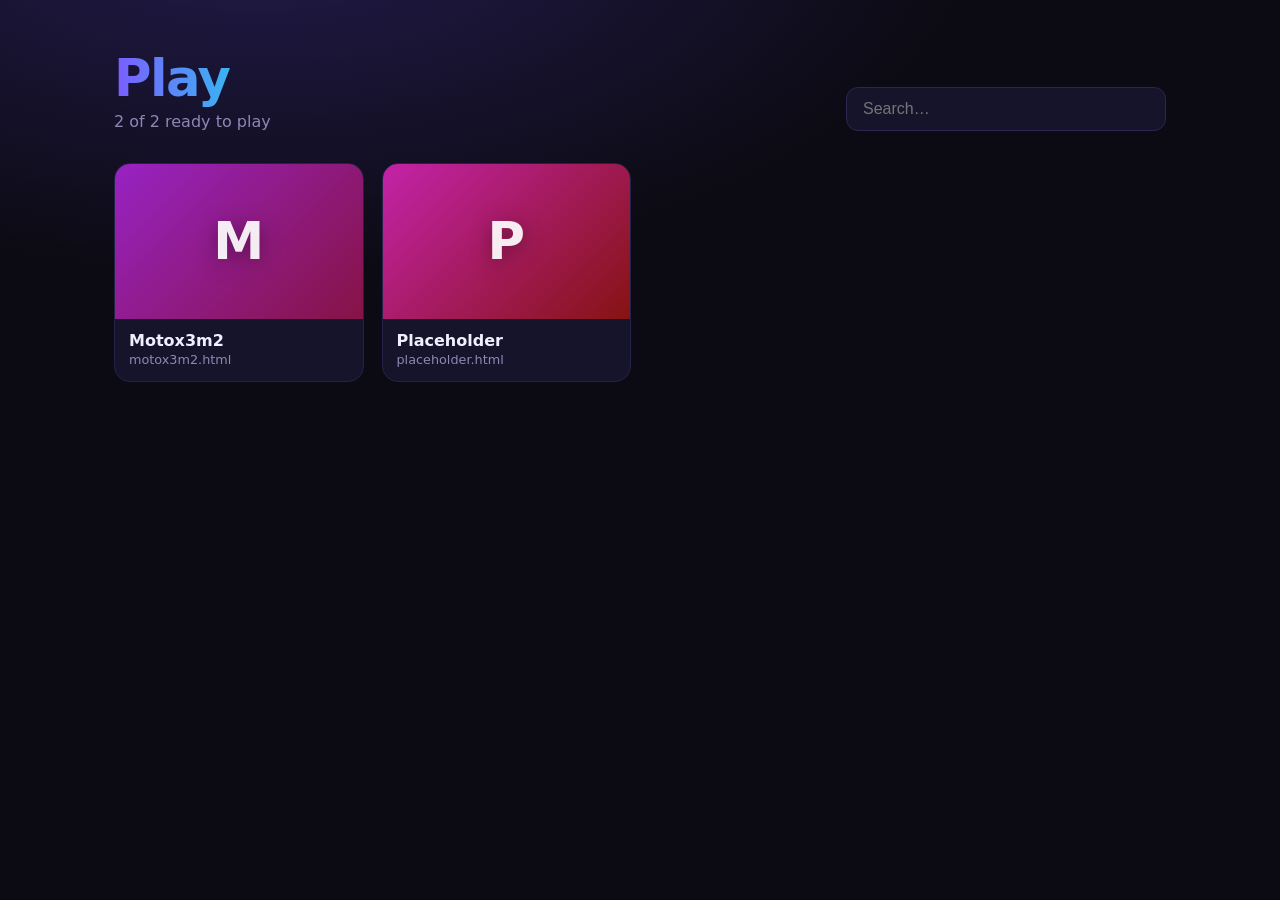
==== commit 76bf42c4: "Rename index (9).html to index.html" ====
--- a/index.html
+++ b/index.html
@@ -1,696 +1,164 @@
 <!DOCTYPE html>
 <html lang="en">
 <head>
-<meta charset="utf-8">
-<meta name="viewport" content="width=device-width, initial-scale=1, viewport-fit=cover">
-<title>Apps</title>
+<meta charset="UTF-8">
+<meta name="viewport" content="width=device-width, initial-scale=1">
+<title>Play</title>
 <style>
-:root{--bg:#3e4852;--bar:#20272d;--barText:#dfe4e8;--win:#e4e7ea;--wtext:#1d2227;--accent:#c8372d;--accentText:#fff;--tile:#2b333a;--round:6px;--font:Bahnschrift,"DIN Alternate","Roboto Condensed","Segoe UI",Arial,sans-serif;--bh:48px;box-sizing:border-box}
-*{box-sizing:border-box}
-html,body{height:100%;margin:0}
-body{background:var(--bg);color:var(--barText);font-family:var(--font)}
-:focus-visible{outline:3px solid var(--accent);outline-offset:2px}
-button{font:inherit;color:inherit;cursor:pointer}
-/* home list */
-#home{max-width:640px;margin:0 auto;padding:calc(20px + env(safe-area-inset-top,0px)) 16px calc(40px + env(safe-area-inset-bottom,0px))}
-header.top{display:flex;align-items:center;gap:10px;flex-wrap:wrap;margin-bottom:16px}
-h1{margin:0;font-size:26px;font-weight:600;flex:1;user-select:none;-webkit-user-select:none}
-.hb{background:transparent;border:1px solid rgba(255,255,255,.25);border-radius:var(--round);padding:8px 14px}
-.hb:hover{background:rgba(255,255,255,.08)}
-#off{font-size:12px;opacity:.7}
-#q{width:100%;padding:11px 14px;font:inherit;color:inherit;background:rgba(0,0,0,.2);border:1px solid rgba(255,255,255,.2);border-radius:var(--round);margin-bottom:12px}
-#q::placeholder{color:rgba(255,255,255,.5)}
-#list{border-top:1px solid rgba(255,255,255,.12)}
-.row{display:flex;align-items:center;gap:14px;width:100%;min-height:64px;padding:10px 6px;background:none;border:0;border-bottom:1px solid rgba(255,255,255,.12);text-align:left}
-.row:hover{background:rgba(255,255,255,.06)}
-.row .t{width:44px;height:44px;flex:none;border-radius:var(--round);display:flex;align-items:center;justify-content:center;font:700 20px ui-monospace,Consolas,monospace;background:var(--tile);color:var(--accent);border:1px solid rgba(255,255,255,.15);overflow:hidden}
-.row .t img{width:100%;height:100%;object-fit:cover}
-.row .n{flex:1;font-size:calc(17px*var(--fs))}
-.row .c{opacity:.5;font-size:22px}
-.empty{padding:24px 6px;opacity:.7}
-/* fullscreen app view */
-#view{position:fixed;inset:0;display:flex;flex-direction:column;background:var(--bg);z-index:10}
-#view[hidden]{display:none}
-#vbody{flex:1;position:relative;min-height:0;overflow:auto}
-#vbody iframe{position:absolute;inset:0;width:100%;height:100%;border:0;background:#fff}
-#vbody.set{background:var(--win);color:var(--wtext);padding:20px 18px}
-#bbar{display:flex;align-items:stretch;height:calc(var(--bh) + env(safe-area-inset-bottom,0px));padding-bottom:env(safe-area-inset-bottom,0px);background:var(--bar);color:var(--barText);border-top:1px solid rgba(255,255,255,.12)}
-#bbar button{background:transparent;border:0;padding:0 14px;min-width:44px;font-size:14px}
-#bbar button:hover{background:rgba(255,255,255,.08)}
-#back{border-right:1px solid rgba(255,255,255,.12);font-weight:600}
-#vt{flex:1;align-self:center;padding:0 12px;overflow:hidden;text-overflow:ellipsis;white-space:nowrap;font-size:14px;opacity:.85;min-width:0}
-#vol{display:flex;align-items:center}
-#vol input{width:90px;accent-color:var(--accent);margin:0 8px 0 0}
-/* settings controls */
-.srow{display:flex;flex-direction:column;gap:5px;margin-bottom:16px;font-size:14px;font-weight:600;max-width:420px}
-.srow .top{display:flex;justify-content:space-between;opacity:.7}
-.srow select{font:inherit;padding:9px 12px;border-radius:var(--round);border:1px solid rgba(0,0,0,.3);background:#fff;color:#222}
-.srow input[type=range]{width:100%;accent-color:var(--bar)}
-.btn{background:var(--bar);color:var(--barText);border:0;border-radius:var(--round);padding:10px 18px;font-weight:600}
-/* look (dev appearance) */
-#fx{position:fixed;inset:0;width:100%;height:100%;pointer-events:none;z-index:0}
-#home{position:relative;z-index:1}
-#home.wide{max-width:900px}
-#scan{position:fixed;inset:0;pointer-events:none;z-index:9400;background:repeating-linear-gradient(to bottom,rgba(0,0,0,.22) 0 1px,transparent 1px 3px)}
-#scan[hidden]{display:none}
-#list.grid{display:grid;grid-template-columns:repeat(auto-fill,minmax(130px,1fr));gap:12px;border-top:0}
-#list.grid .row{flex-direction:column;border:1px solid rgba(255,255,255,.14);border-radius:var(--round);padding:16px 8px;text-align:center;min-height:0}
-#list.grid .row .t{width:64px;height:64px;font-size:28px}
-#list.grid .row .c{display:none}
-body.glow h1{text-shadow:0 0 14px var(--accent)}
-body.glow .row .t{box-shadow:0 0 12px var(--accent)}
-body.glow .row:hover{box-shadow:0 0 0 1px var(--accent)}
-/* desktop home */
-#home{max-width:none;margin:0;padding:env(safe-area-inset-top,0px) 0 calc(var(--barh) + env(safe-area-inset-bottom,0px));min-height:100%}
-#home.plain{max-width:640px;margin:0 auto;padding:calc(20px + env(safe-area-inset-top,0px)) 16px calc(var(--barh) + 24px + env(safe-area-inset-bottom,0px))}
-header.top{position:fixed;bottom:0;left:0;right:0;z-index:5;height:calc(var(--barh) + env(safe-area-inset-bottom,0px));padding:0 12px env(safe-area-inset-bottom,0px);margin:0;flex-wrap:nowrap;gap:8px;background:var(--barbg,var(--bar));color:var(--barText);border-top:1px solid rgba(255,255,255,.12)}
-header.top h1{flex:0 0 auto;font-size:calc(14px*var(--fs));font-weight:700;letter-spacing:.2px}
-.sp{flex:1}
-.hb{padding:3px 10px;font-size:calc(13px*var(--fs))}
-#q{width:150px;padding:4px 10px;margin:0;font-size:calc(13px*var(--fs))}
-#clk{font-size:calc(14px*var(--fs));font-weight:600;font-variant-numeric:tabular-nums;opacity:.9;min-width:56px;text-align:right}
-#list.desk{border-top:0;display:grid;grid-auto-flow:column;grid-template-rows:repeat(auto-fill,var(--rh));grid-auto-columns:var(--cw);justify-content:start;align-content:start;gap:var(--ig);padding:14px;height:calc(100vh - var(--barh) - env(safe-area-inset-bottom,0px) - env(safe-area-inset-top,0px));overflow-x:auto}
-.ic{display:flex;flex-direction:column;align-items:center;gap:6px;width:var(--cw);padding:8px 4px;background:none;border:1px solid transparent;border-radius:var(--round);text-align:center;color:inherit;user-select:none;-webkit-user-select:none}
-.ic .t{width:var(--isz);height:var(--isz);border-radius:var(--round);display:flex;align-items:center;justify-content:center;font:700 calc(var(--isz)*.46) ui-monospace,Consolas,monospace;background:var(--tile);color:var(--accent);border:1px solid rgba(255,255,255,.15);overflow:hidden;box-shadow:0 2px 6px rgba(0,0,0,.3)}
-.ic .t img{width:100%;height:100%;object-fit:cover}
-.ic .n{font-size:var(--lbl);line-height:1.25;overflow-wrap:anywhere}
-.ic:hover{background:rgba(255,255,255,.07)}
-.ic.sel{background:rgba(255,255,255,.14);border-color:rgba(255,255,255,.35)}
-#ctx{position:fixed;z-index:9600;min-width:170px;padding:4px;background:var(--bar);color:var(--barText);border:1px solid rgba(255,255,255,.2);border-radius:var(--round);box-shadow:0 8px 24px rgba(0,0,0,.45)}
-#ctx[hidden]{display:none}
-#ctx button{display:block;width:100%;text-align:left;padding:8px 12px;background:none;border:0;font-size:13px;border-radius:2px}
-#ctx button:hover{background:rgba(255,255,255,.1)}
-@media (max-width:700px){#list.desk{grid-auto-flow:row;grid-template-rows:none;grid-template-columns:repeat(auto-fill,minmax(88px,1fr));grid-auto-columns:auto;height:auto;overflow:visible}#q{width:100px}#off{display:none}}
-/* settings-driven */
-:root{--isz:56px;--cw:104px;--rh:108px;--ig:6px;--lbl:12.5px;--fs:1;--barh:36px}
-body.nolabels .ic .n{display:none}
-body.upper .ic .n{text-transform:uppercase}
-body.noshadow .ic .t{box-shadow:none}
-body.contrast .ic .t{border:2px solid var(--barText)}
-body.contrast .ic .n,body.contrast #clk{font-weight:700}
-body.rm *{animation:none!important;transition:none!important}
-#list.desk.flowrow{grid-auto-flow:row;grid-template-rows:none;grid-template-columns:repeat(auto-fill,var(--cw));grid-auto-columns:auto;height:auto}
-body.bartop header.top{top:0;bottom:auto;padding:env(safe-area-inset-top,0px) 12px 0;height:calc(var(--barh) + env(safe-area-inset-top,0px));border-top:0;border-bottom:1px solid rgba(255,255,255,.12)}
-body.bartop #home{padding:calc(var(--barh) + env(safe-area-inset-top,0px)) 0 0}
-body.bartop #home.plain{padding:calc(var(--barh) + 20px + env(safe-area-inset-top,0px)) 16px 40px}
-body.bartop #list.desk{height:calc(100vh - var(--barh) - env(safe-area-inset-top,0px))}
-/* dashboard */
-.dsec{margin:0 0 24px;max-width:620px}
-.dsec h3{margin:0 0 10px;font-size:16px}
-.kv{display:grid;grid-template-columns:130px 1fr;gap:5px 12px;font-size:13px;overflow-wrap:anywhere}
-.kv b{opacity:.7;font-weight:600}
-.dbtns{display:flex;flex-wrap:wrap;gap:8px}
-.dlog{margin-top:8px;font:12px ui-monospace,Consolas,monospace;background:rgba(0,0,0,.08);padding:8px;border-radius:var(--round);max-height:170px;overflow:auto;white-space:pre-wrap}
-/* pin pad */
-#pin{position:fixed;inset:0;background:rgba(0,0,0,.6);display:flex;align-items:center;justify-content:center;z-index:9500}
-#pin[hidden]{display:none}
-.pbox{background:var(--win);color:var(--wtext);border-radius:var(--round);padding:22px;width:min(280px,calc(100% - 32px));text-align:center;box-shadow:0 14px 40px rgba(0,0,0,.5)}
-.pbox p{margin:0;font-weight:600;min-height:1.3em}
-.dots{display:flex;gap:12px;justify-content:center;margin:12px 0 16px}
-.dots i{width:14px;height:14px;border-radius:50%;border:2px solid var(--bar)}
-.dots i.f{background:var(--bar)}
-.keys{display:grid;grid-template-columns:repeat(3,1fr);gap:8px}
-.keys button{padding:14px 0;border-radius:var(--round);border:0;background:rgba(128,128,128,.2);color:inherit;font-size:18px;font-weight:600}
-.keys button:hover{background:rgba(128,128,128,.35)}
-.shake{animation:sh .3s}
-@keyframes sh{25%{transform:translateX(-8px)}75%{transform:translateX(8px)}}
+  :root{
+    --bg:#0c0b14; --panel:#16142a; --text:#f1efff; --muted:#8c88b3; --accent:#7c5cff; --accent2:#22d3ee;
+  }
+  *{box-sizing:border-box;margin:0}
+  body{background:radial-gradient(1200px 600px at 20% -10%,#241b4d 0%,transparent 60%),var(--bg);color:var(--text);font-family:system-ui,-apple-system,"Segoe UI",sans-serif;min-height:100vh}
+  header{padding:48px 24px 16px;max-width:1100px;margin:0 auto;display:flex;flex-wrap:wrap;gap:16px;align-items:end;justify-content:space-between}
+  h1{font-size:clamp(2rem,6vw,3.2rem);letter-spacing:-.03em;background:linear-gradient(90deg,var(--accent),var(--accent2));-webkit-background-clip:text;background-clip:text;color:transparent}
+  .sub{color:var(--muted);margin-top:4px}
+  input[type=search]{background:var(--panel);border:1px solid #2a2750;color:var(--text);padding:12px 16px;border-radius:12px;font-size:1rem;width:min(320px,100%);outline:none}
+  input[type=search]:focus{border-color:var(--accent)}
+  main{max-width:1100px;margin:0 auto;padding:16px 24px 64px}
+  .grid{display:grid;grid-template-columns:repeat(auto-fill,minmax(210px,1fr));gap:18px}
+  .card{background:var(--panel);border:1px solid #25224a;border-radius:16px;overflow:hidden;cursor:pointer;text-align:left;color:inherit;font:inherit;padding:0;transition:transform .15s,border-color .15s,box-shadow .15s}
+  .card:hover,.card:focus-visible{transform:translateY(-4px);border-color:var(--accent);box-shadow:0 12px 30px -10px rgba(124,92,255,.5);outline:none}
+  .thumb{aspect-ratio:16/10;display:grid;place-items:center;font-size:3.2rem;font-weight:800;color:rgba(255,255,255,.92);text-shadow:0 4px 20px rgba(0,0,0,.35)}
+  .meta{padding:12px 14px 14px}
+  .name{font-weight:600;white-space:nowrap;overflow:hidden;text-overflow:ellipsis}
+  .file{color:var(--muted);font-size:.8rem;margin-top:2px;white-space:nowrap;overflow:hidden;text-overflow:ellipsis}
+  .empty{border:1px dashed #36326a;border-radius:16px;padding:32px;color:var(--muted);line-height:1.6}
+  .empty code{background:#1f1c3d;color:var(--accent2);padding:2px 6px;border-radius:6px}
+  .empty ol{margin:12px 0 0 20px}
+  #stage{position:fixed;inset:0;background:#000;display:none;flex-direction:column;z-index:10}
+  #stage.open{display:flex}
+  .bar{display:flex;align-items:center;gap:8px;padding:8px 12px;background:#0e0c1f;border-bottom:1px solid #25224a}
+  .bar .title{flex:1;font-weight:600;overflow:hidden;text-overflow:ellipsis;white-space:nowrap}
+  .bar button,.bar a{background:var(--panel);color:var(--text);border:1px solid #2a2750;border-radius:10px;padding:8px 12px;font:inherit;font-size:.9rem;cursor:pointer;text-decoration:none}
+  .bar button:hover,.bar a:hover{border-color:var(--accent)}
+  iframe{flex:1;border:0;width:100%;background:#fff}
 </style>
 </head>
 <body>
-<canvas id="fx" aria-hidden="true"></canvas>
-<div id="scan" hidden></div>
-<div id="home">
-  <header class="top">
-    <h1 id="ttl">Apps</h1>
-    <div class="sp"></div>
-    <span id="off" aria-live="polite"></span>
-    <input id="q" type="search" placeholder="Search" aria-label="Search apps" autocomplete="off">
-    <button class="hb" id="lock" hidden>Lock</button>
-    <button class="hb" id="setb">Settings</button>
-    <span id="clk"></span>
-  </header>
-  <div id="list"></div>
+<header>
+  <div>
+    <h1>Play</h1>
+    <p class="sub" id="count">Loading…</p>
+  </div>
+  <input type="search" id="q" placeholder="Search…" aria-label="Search">
+</header>
+
+<main>
+  <div class="grid" id="grid"></div>
+  <div class="empty" id="empty" hidden></div>
+</main>
+
+<div id="stage" role="dialog" aria-modal="true">
+  <div class="bar">
+    <span class="title" id="stageTitle"></span>
+    <button id="fs" title="Full screen">⛶ Full screen</button>
+    <a id="pop" target="_blank" rel="noopener">Open in tab ↗</a>
+    <button id="close">✕ Close</button>
+  </div>
+  <iframe id="frame" allow="fullscreen; autoplay; clipboard-write" allowfullscreen
+    sandbox="allow-scripts allow-same-origin allow-pointer-lock allow-forms allow-popups allow-modals"></iframe>
 </div>
-<div id="view" hidden>
-  <div id="vbody"></div>
-  <div id="bbar">
-    <button id="back" aria-label="Back to list">&larr; Back</button>
-    <div id="vt"></div>
-    <div id="vol">
-      <button id="mute">Mute</button>
-      <input id="vr" type="range" min="0" max="100" aria-label="Volume">
-    </div>
-    <button id="fs" title="Fullscreen">Full</button>
-    <button id="nt" title="Open in new tab">Tab</button>
-  </div>
-</div>
+
 <script>
-/* EDIT THIS LIST. name = label, path = link relative to this file, thumb = optional icon image */
-const APPS = [
-  { name: "App One",   path: "apps/app-one/index.html" },
-  { name: "App Two",   path: "apps/app-two/index.html" },
-  { name: "App Three", path: "apps/app-three/index.html", thumb: "" },
-];
+const FOLDER = 'play/';
+const grid = document.getElementById('grid');
+const empty = document.getElementById('empty');
+const count = document.getElementById('count');
+const q = document.getElementById('q');
+const stage = document.getElementById('stage');
+const frame = document.getElementById('frame');
+let items = [];
 
-/* SECRET LIST: same format. Only shows after the PIN is entered (tap the "Apps" title 5 times). */
-const SECRET_APPS = [
-  { name: "Secret One", path: "secret/one/index.html" },
-];
-const PIN_HASH = "e2d5b613fb0c469dacec013794d08fcb584f06858f648de5e28c21bbce8eb695";
+const pretty = f => f.replace(/\.html?$/i,'').replace(/[-_]+/g,' ').replace(/\s+/g,' ').trim()
+  .replace(/\b\w/g, c => c.toUpperCase());
 
-let secret = false;
-const cur = () => secret ? [{name: "Dashboard", dash: true}, ...SECRET_APPS] : allApps();
+function hue(s){ let h=0; for (const c of s) h=(h*31+c.charCodeAt(0))>>>0; return h%360; }
 
-const THEMES = {
-  steel:   {bg:"#3e4852",win:"#e4e7ea",wtext:"#1d2227",bar:"#20272d",barText:"#dfe4e8",accent:"#c8372d",tile:"#2b333a"},
-  concrete:{bg:"#7d8184",win:"#eeeeed",wtext:"#202224",bar:"#34383c",barText:"#ececec",accent:"#b3322a",tile:"#44484c"},
-  olive:   {bg:"#4a4f3c",win:"#e5e6df",wtext:"#20231a",bar:"#262a1f",barText:"#e0e2d6",accent:"#bf3b30",tile:"#33372a"},
-  navy:    {bg:"#2f3b4c",win:"#e3e7ed",wtext:"#18202b",bar:"#161d27",barText:"#dce3ec",accent:"#6fa8d6",tile:"#232d3b"},
-  black:   {bg:"#232427",win:"#d9dadc",wtext:"#17181a",bar:"#0e0f10",barText:"#d5d6d8",accent:"#d63c32",tile:"#1b1c1f"},
-  secret:  {bg:"#201718",win:"#dcd6d6",wtext:"#1a1414",bar:"#0b0808",barText:"#e6dede",accent:"#c0453a",tile:"#2a1d1e"}
-};
-const FONTS = [
-  ['Bahnschrift,"DIN Alternate","Roboto Condensed","Segoe UI",Arial,sans-serif',"Industrial"],
-  ['"Segoe UI",Tahoma,Verdana,sans-serif',"Classic"],
-  ["system-ui,sans-serif","System"],
-  ["ui-monospace,Menlo,Consolas,monospace","Mono"]
-];
-const LOOK_DEF = {custom:false,bg:"#111114",accent:"#c8372d",fx:"none",speed:1,density:100,bright:.7,scan:false,glow:false,cycle:false,layout:"desktop",title:"Apps"};
-const DEF = {theme:"steel",round:6,font:FONTS[0][0],volume:1,autoOffline:true,showPaths:false,debug:false,newTab:false,
-  openMode:"single",autoOpenLast:false,startMuted:false,lastApp:"",
-  iconSize:56,gap:6,labels:true,labelSize:13,upper:false,letters:"1",sort:"custom",flow:"col",iconShadow:true,
-  barPos:"bottom",barH:36,barOpacity:100,showSearch:true,showClock:true,clock24:false,clockSeconds:false,clockDate:false,showOffline:true,
-  fontScale:100,contrast:false,reduceMotion:false,
-  scanPlay:true,playFolder:"playables",playSub:true,autoIcons:true,scanTtl:15,repo:"katastrophy40/katastrophy40.github.io",branch:"main"};
-const freshS = () => ({...DEF, look: {...LOOK_DEF}});
-const sel = (k, label, o) => ({k, label, t: "select", o});
-const rng = (k, label, min, max, step, unit = "", scale = 1) => ({k, label, t: "range", min, max, step, unit, scale});
-const chk = (k, label, scan) => ({k, label, t: "check", scan});
-const txt = (k, label, max, scan) => ({k, label, t: "text", max, scan});
-const act = (label, fn) => ({t: "btn", label, fn});
-const SECTIONS = [
-  ["Opening apps", [
-    sel("openMode", "Open apps with", [["single", "One click"], ["double", "Double click"]]),
-    chk("newTab", "Open apps in a new tab"),
-    chk("autoOpenLast", "Reopen the last app when the site loads"),
-    chk("startMuted", "Start apps muted"),
-    rng("volume", "Default volume", 0, 100, 1, "%", 100)]],
-  ["Desktop icons", [
-    sel("look.layout", "Home layout", [["desktop", "Desktop icons"], ["list", "Plain list"]]),
-    rng("iconSize", "Icon size", 32, 120, 2, "px"), rng("gap", "Icon spacing", 0, 30, 1, "px"),
-    chk("labels", "Show names under icons"), rng("labelSize", "Name text size", 10, 18, 1, "px"), chk("upper", "UPPERCASE names"),
-    sel("letters", "Letters on icons", [["1", "One"], ["2", "Two"]]),
-    sel("sort", "Sort order", [["custom", "As listed"], ["az", "A to Z"], ["za", "Z to A"]]),
-    sel("flow", "Fill direction", [["col", "Down, then across"], ["row", "Across, then down"]]),
-    chk("iconShadow", "Icon shadows")]],
-  ["Taskbar", [
-    sel("barPos", "Position", [["bottom", "Bottom"], ["top", "Top"]]), rng("barH", "Height", 28, 60, 1, "px"), rng("barOpacity", "Opacity", 40, 100, 5, "%"),
-    chk("showSearch", "Show search box"), chk("showOffline", "Show offline status"), chk("showClock", "Show clock"),
-    chk("clock24", "24-hour clock"), chk("clockSeconds", "Show seconds"), chk("clockDate", "Show date")]],
-  ["Look", [
-    sel("theme", "Color theme", [["steel", "Steel"], ["concrete", "Concrete"], ["olive", "Olive"], ["navy", "Navy"], ["black", "Black"]]),
-    rng("round", "Corner roundness", 0, 20, 1, "px"), sel("font", "Text font", FONTS), rng("fontScale", "Text size", 80, 130, 5, "%"),
-    chk("contrast", "High contrast"), chk("reduceMotion", "Reduce motion (stops wallpaper effects)"), txt("look.title", "Site title", 30)]],
-  ["Playables folder", [
-    chk("scanPlay", "Find HTML apps in the playables folder automatically", true), txt("playFolder", "Folder name", 40, true),
-    chk("playSub", "Include folders that contain an index.html", true), chk("autoIcons", "Use matching images as icons", true),
-    rng("scanTtl", "Check for changes at most every", 1, 120, 1, " min"), txt("repo", "Repository (owner/name)", 80, true), txt("branch", "Branch", 40, true),
-    chk("autoOffline", "Save apps for offline automatically"), {t: "note"}, act("Scan now", () => scanPlayables(true))]],
-  ["Data", [
-    act("Copy settings", () => { try { navigator.clipboard.writeText(JSON.stringify(S, null, 2)); } catch (e) {} }),
-    act("Import settings", () => { const t = prompt("Paste settings:"); if (!t) return; try { Object.assign(S, JSON.parse(t)); save(); location.reload(); } catch (e) { alert("That was not valid settings."); } }),
-    act("Reset everything", () => { if (confirm("Reset every setting?")) { S = freshS(); save(); location.reload(); } })]]
-];
-const FLAT = SECTIONS.flatMap(x => x[1]).filter(c => c.k && !c.k.includes("."));
-function clean(o) {   /* fixes any saved value that is missing or out of range */
-  Object.keys(DEF).forEach(k => {
-    const c = FLAT.find(x => x.k === k), d = DEF[k], v = o[k];
-    if (c && c.t === "range") o[k] = (+v >= c.min / c.scale && +v <= c.max / c.scale) ? +v : d;
-    else if (c && c.t === "select") o[k] = c.o.some(p => String(p[0]) === String(v)) ? String(v) : d;
-    else if (c && c.t === "text") o[k] = (typeof v === "string" && v.trim()) ? v.trim().slice(0, c.max) : d;
-    else if (typeof d === "boolean") o[k] = typeof v === "boolean" ? v : d;
-    else if (typeof d === "string") o[k] = typeof v === "string" ? v : d;
-  });
+// 1) Try the folder's own directory listing (works on most simple servers)
+async function fromListing(){
+  const r = await fetch(FOLDER, {cache:'no-store'});
+  if(!r.ok) throw 0;
+  const doc = new DOMParser().parseFromString(await r.text(), 'text/html');
+  const files = [...doc.querySelectorAll('a')]
+    .map(a => decodeURIComponent((a.getAttribute('href')||'').split('?')[0].split('#')[0]))
+    .map(h => h.split('/').pop())
+    .filter(h => /\.html?$/i.test(h) && h.toLowerCase() !== 'index.html');
+  if(!files.length) throw 0;
+  return [...new Set(files)];
 }
 
-const KEY = "gs8-settings", $ = id => document.getElementById(id);
-let S = freshS();
-try { const j = localStorage.getItem(KEY); if (j) Object.assign(S, JSON.parse(j)); } catch (e) {}
-clean(S);
-{
-  const L = {...LOOK_DEF, ...(S.look && typeof S.look === "object" ? S.look : {})}, hex = v => typeof v === "string" && /^#[0-9a-f]{6}$/i.test(v);
-  if (!hex(L.bg)) L.bg = LOOK_DEF.bg; if (!hex(L.accent)) L.accent = LOOK_DEF.accent;
-  if (!["none", "grid", "rain", "snow", "stars", "aurora"].includes(L.fx)) L.fx = "none";
-  if (!["desktop", "list"].includes(L.layout)) L.layout = "desktop";
-  ["custom", "scan", "glow", "cycle"].forEach(k => L[k] = !!L[k]);
-  [["speed", .2, 3], ["density", 20, 200], ["bright", .1, 1]].forEach(([k, a, b]) => { if (!(+L[k] >= a && +L[k] <= b)) L[k] = LOOK_DEF[k]; });
-  L.title = typeof L.title === "string" ? L.title.slice(0, 30) : LOOK_DEF.title;
-  S.look = L;
-}
-const save = () => { try { localStorage.setItem(KEY, JSON.stringify(S)); } catch (e) {} };
-const ink = h => { const n = parseInt(h.slice(1), 16); return ((n >> 16) * .299 + (n >> 8 & 255) * .587 + (n & 255) * .114) > 150 ? "#1a1a1a" : "#ffffff"; };
-
-/* ---------- app list ---------- */
-const q = $("q");
-let lastPtr = "mouse", selEl = null;
-addEventListener("pointerdown", e => { lastPtr = e.pointerType; }, true);
-function renderList() {
-  const f = q.value.trim().toLowerCase(), l = $("list"), desk = S.look.layout !== "list"; l.textContent = ""; selEl = null;
-  const items = cur().filter(g => g.name.toLowerCase().includes(f));
-  if (S.sort === "az") items.sort((x, y) => x.name.localeCompare(y.name)); else if (S.sort === "za") items.sort((x, y) => y.name.localeCompare(x.name));
-  if (!items.length) { const p = document.createElement("p"); p.className = "empty"; p.textContent = "No apps found."; l.appendChild(p); return; }
-  items.forEach(g => {
-    const b = document.createElement("button"); b.className = desk ? "ic" : "row";
-    const t = document.createElement("div"); t.className = "t";
-    if (g.thumb) { const im = document.createElement("img"); im.src = g.thumb; im.alt = ""; t.appendChild(im); } else { const lt = String(g.name).replace(/\s+/g, "").slice(0, +S.letters || 1); t.textContent = lt.charAt(0).toUpperCase() + lt.slice(1).toLowerCase(); }
-    const n = document.createElement("div"); n.className = "n"; n.textContent = g.name;
-    if (S.showPaths && g.path) { if (desk) b.title = g.path; else { const sm = document.createElement("small"); sm.style.cssText = "display:block;opacity:.6;font-size:12px"; sm.textContent = g.path; n.appendChild(sm); } }
-    b.append(t, n);
-    if (!desk) { const c = document.createElement("div"); c.className = "c"; c.textContent = "\u203A"; b.appendChild(c); }
-    b.onclick = e => {   /* one click opens, unless "double click" is chosen in settings */
-      if (desk && S.openMode === "double" && e.detail === 1 && lastPtr === "mouse") { if (selEl) selEl.classList.remove("sel"); selEl = b; b.classList.add("sel"); return; }
-      openApp(g);
-    };
-    b.oncontextmenu = e => {
-      e.preventDefault(); const m = [["Open", () => openApp(g)]]; if (g.path) m.push(["Open in new tab", () => window.open(g.path, "_blank")]);
-      showCtx(e.clientX, e.clientY, m);
-    };
-    l.appendChild(b);
-  });
-}
-const ctx = document.createElement("div"); ctx.id = "ctx"; ctx.hidden = true; document.body.appendChild(ctx);
-function showCtx(x, y, items) {
-  ctx.textContent = "";
-  items.forEach(([label, fn]) => { const b = document.createElement("button"); b.textContent = label; b.onclick = () => { ctx.hidden = true; fn(); }; ctx.appendChild(b); });
-  ctx.hidden = false; ctx.style.left = Math.max(4, Math.min(x, innerWidth - ctx.offsetWidth - 4)) + "px"; ctx.style.top = Math.max(4, Math.min(y, innerHeight - ctx.offsetHeight - 4)) + "px";
-}
-addEventListener("pointerdown", e => { if (!ctx.contains(e.target)) ctx.hidden = true; });
-addEventListener("keydown", e => { if (e.key === "Escape") ctx.hidden = true; });
-$("home").addEventListener("contextmenu", e => { if (e.target.closest(".ic,.row")) return; e.preventDefault(); showCtx(e.clientX, e.clientY, [["Settings", openSettings], ["Reload", () => location.reload()]]); });
-$("home").addEventListener("click", e => { if (selEl && !e.target.closest(".ic")) { selEl.classList.remove("sel"); selEl = null; } });
-q.addEventListener("input", renderList);
-
-/* ---------- fullscreen app view + volume ---------- */
-const view = $("view"), vbody = $("vbody");
-let frame = null, timers = [], masters = new Set(), V = S.volume, muted = false, newTabUrl = "";
-
-function vol() { return muted ? 0 : V; }
-function patchAudio(win) {   /* routes Web Audio output through one gain node so the volume slider works */
-  try {
-    if (win.__vp) return;
-    const proto = (win.BaseAudioContext || win.AudioContext || {}).prototype; if (!proto) return;
-    const d = Object.getOwnPropertyDescriptor(proto, "destination"); if (!d || !d.get) return;
-    win.__vp = 1; const m = new WeakMap();
-    Object.defineProperty(proto, "destination", {configurable: true, get() {
-      let g = m.get(this);
-      if (!g) { g = this.createGain(); g.connect(d.get.call(this)); g.gain.value = vol(); masters.add(g); m.set(this, g); }
-      return g;
-    }});
-  } catch (e) {}
-}
-function scanMedia() {       /* handles <audio> and <video> elements */
-  try {
-    frame.contentDocument.querySelectorAll("audio,video").forEach(el => {
-      el.volume = V;
-      if (muted) { el.muted = true; el.__vm = 1; } else if (el.__vm) { el.muted = false; el.__vm = 0; }
-    });
-  } catch (e) {}
-}
-function applyVol() { masters.forEach(g => { try { g.gain.value = vol(); } catch (e) {} }); scanMedia(); $("mute").textContent = muted ? "Unmute" : "Mute"; }
-$("vr").addEventListener("input", e => { V = e.target.value / 100; muted = false; S.volume = V; save(); applyVol(); });
-$("mute").onclick = () => { muted = !muted; applyVol(); };
-
-function showView(title, settings) {
-  $("vt").textContent = title; vbody.textContent = ""; vbody.className = settings ? "set" : "";
-  ["vol", "fs", "nt"].forEach(i => $(i).style.display = settings ? "none" : "");
-  view.hidden = false; $("back").focus();
-}
-function closeView() {
-  timers.forEach(clearInterval); timers = [];
-  if (frame) { try { frame.src = "about:blank"; } catch (e) {} frame.remove(); frame = null; }
-  masters.clear(); vbody.textContent = ""; view.hidden = true;
-}
-function openApp(g) {
-  if (g.dash) return openDash();
-  if (S.newTab) { window.open(g.path, "_blank"); return; }
-  showView(g.name, false);
-  muted = !!S.startMuted; V = S.volume; $("vr").value = Math.round(V * 100); newTabUrl = g.path; S.lastApp = g.path; save();
-  const f = document.createElement("iframe"); f.title = g.name; f.allow = "fullscreen; autoplay; " + "gam" + "epad";
-  frame = f; vbody.appendChild(f); f.src = g.path;
-  let tries = 0;
-  timers.push(setInterval(() => {      /* patch as soon as the app page starts loading */
-    try { if (++tries < 500 && f.contentWindow.location.href !== "about:blank") patchAudio(f.contentWindow); } catch (e) {}
-  }, 10));
-  f.addEventListener("load", () => { try { patchAudio(f.contentWindow); } catch (e) {} try { f.contentWindow.addEventListener("error", ev => log("app", g.name + ": " + ev.message)); } catch (e) {} applyVol(); });
-  timers.push(setInterval(scanMedia, 700));
-  applyVol();
-}
-$("back").onclick = closeView;
-$("nt").onclick = () => window.open(newTabUrl, "_blank");
-$("fs").onclick = () => { try { (document.fullscreenElement ? document.exitFullscreen() : document.documentElement.requestFullscreen()); } catch (e) {} };
-addEventListener("keydown", e => { if (e.key === "Escape" && pin.hidden && !view.hidden) closeView(); });
-
-/* ---------- settings ---------- */
-const sbox = document.createElement("div");
-let playTimer = null, playStatusEl = null;
-const getv = k => k.split(".").reduce((o, p) => o[p], S);
-const setv = (k, v) => { const p = k.split("."), l = p.pop(); p.reduce((o, x) => o[x], S)[l] = v; };
-function buildControls() {
-  sbox.textContent = "";
-  SECTIONS.forEach(([title, items]) => {
-    const h = document.createElement("h3"); h.textContent = title; h.style.cssText = "margin:20px 0 10px;font-size:16px"; sbox.appendChild(h);
-    const grid = document.createElement("div"); grid.style.cssText = "display:grid;grid-template-columns:repeat(auto-fit,minmax(250px,1fr));gap:0 24px"; sbox.appendChild(grid);
-    items.forEach(c => {
-      const row = document.createElement("div"); row.className = "srow"; grid.appendChild(row);
-      if (c.t === "btn") { const b = document.createElement("button"); b.className = "btn"; b.textContent = c.label; b.onclick = () => c.fn(); row.appendChild(b); return; }
-      if (c.t === "note") { playStatusEl = document.createElement("p"); playStatusEl.style.cssText = "margin:0;font-size:13px;opacity:.75;font-weight:400"; playStatusEl.textContent = lastPlayMsg || (found.length + " found."); row.appendChild(playStatusEl); return; }
-      const id = "s-" + c.k.replace(".", "-"), lab = document.createElement("label"); lab.htmlFor = id; lab.textContent = c.label;
-      const val = getv(c.k); let inp, out;
-      if (c.t === "select") { inp = document.createElement("select"); c.o.forEach(([v, t]) => inp.add(new Option(t, v))); inp.value = String(val); }
-      else if (c.t === "check") { inp = document.createElement("input"); inp.type = "checkbox"; inp.checked = !!val; }
-      else if (c.t === "range") { inp = document.createElement("input"); inp.type = "range"; inp.min = c.min; inp.max = c.max; inp.step = c.step; inp.value = Math.round(val * c.scale); }
-      else { inp = document.createElement("input"); inp.type = "text"; inp.value = val; inp.maxLength = c.max; inp.style.cssText = "font:inherit;padding:8px 10px;border-radius:var(--round);border:1px solid rgba(0,0,0,.3)"; }
-      inp.id = id;
-      if (c.t === "check") { row.style.cssText = "flex-direction:row;align-items:center;gap:10px"; row.append(inp, lab); }
-      else if (c.t === "range") { out = document.createElement("span"); out.textContent = inp.value + c.unit; const top = document.createElement("div"); top.className = "top"; top.append(lab, out); row.append(top, inp); }
-      else row.append(lab, inp);
-      inp.addEventListener("input", () => {
-        const v = c.t === "check" ? inp.checked : c.t === "range" ? +inp.value / c.scale : inp.value;
-        if (c.t === "text" && !inp.value.trim()) return;
-        setv(c.k, v); if (out) out.textContent = inp.value + c.unit; save(); apply();
-        if (c.scan) { clearTimeout(playTimer); playTimer = setTimeout(() => scanPlayables(true), 800); }
-      });
-    });
-  });
-}
-function openSettings() { buildControls(); showView("Settings", true); vbody.appendChild(sbox); }
-$("setb").onclick = openSettings;
-
-function apply() {
-  const th = {...(secret ? THEMES.secret : THEMES[S.theme])}, L = S.look, r = document.documentElement.style;
-  if (L.custom && !secret) {
-    const light = ink(L.bg) !== "#ffffff";
-    th.bg = L.bg; th.accent = L.accent; th.barText = ink(L.bg);
-    th.tile = "color-mix(in srgb," + L.bg + " 75%,#000)"; th.bar = "color-mix(in srgb," + L.bg + " " + (light ? 85 : 55) + "%,#000)";
-  }
-  ["bg", "win", "wtext", "bar", "barText", "accent", "tile"].forEach(n => r.setProperty("--" + n, th[n]));
-  r.setProperty("--accentText", ink(th.accent)); r.setProperty("--round", S.round + "px"); r.setProperty("--font", S.font);
-  curAccent = th.accent;
-  const lblPx = Math.round(S.labelSize * S.fontScale / 10) / 10;
-  r.setProperty("--isz", S.iconSize + "px"); r.setProperty("--cw", (S.iconSize + 48) + "px");
-  r.setProperty("--rh", (S.iconSize + 16 + (S.labels ? Math.round(lblPx * 2.7 + 6) : 0)) + "px");
-  r.setProperty("--ig", S.gap + "px"); r.setProperty("--lbl", lblPx + "px"); r.setProperty("--fs", S.fontScale / 100); r.setProperty("--barh", S.barH + "px");
-  if (S.barOpacity < 100) r.setProperty("--barbg", "color-mix(in srgb, var(--bar) " + S.barOpacity + "%, transparent)"); else r.removeProperty("--barbg");
-  const bc = document.body.classList;
-  bc.toggle("nolabels", !S.labels); bc.toggle("upper", S.upper); bc.toggle("noshadow", !S.iconShadow); bc.toggle("contrast", S.contrast); bc.toggle("rm", S.reduceMotion); bc.toggle("bartop", S.barPos === "top");
-  $("q").style.display = S.showSearch ? "" : "none"; $("clk").style.display = S.showClock ? "" : "none"; $("off").style.display = S.showOffline ? "" : "none";
-  clearInterval(clkT); clkT = setInterval(clockTick, S.clockSeconds ? 1000 : 15000); clockTick();
-  $("ttl").textContent = L.title || "Apps"; document.title = L.title || "Apps";
-  $("list").className = (L.layout === "list" ? "plain" : "desk") + (L.layout !== "list" && S.flow === "row" ? " flowrow" : ""); $("home").classList.toggle("plain", L.layout === "list");
-  $("scan").hidden = !L.scan; document.body.classList.toggle("glow", L.glow);
-  renderList(); startFx(); startCycle();
+// 2) Fallback: play/list.json — a plain array of file names
+async function fromManifest(){
+  const r = await fetch(FOLDER + 'list.json', {cache:'no-store'});
+  if(!r.ok) throw 0;
+  const data = await r.json();
+  return data.map(x => typeof x === 'string' ? x : x.file).filter(Boolean);
 }
 
-/* ---------- offline (automatic) ---------- */
-const setOff = t => { $("off").textContent = t; };
-async function autoOffline(list = allApps()) {
-  try {
-    await navigator.serviceWorker.ready;
-    if (!navigator.serviceWorker.controller) await new Promise(r => { navigator.serviceWorker.addEventListener("controllerchange", r, {once: true}); setTimeout(r, 2000); });
-    const missing = [];
-    for (const g of list) if (!(await caches.match(new URL(g.path, location.href), {ignoreSearch: true}))) missing.push(g);
-    for (let i = 0; i < missing.length; i++) {
-      setOff("Saving offline " + (i + 1) + "/" + missing.length);
-      await new Promise(res => {
-        const f = document.createElement("iframe");
-        f.style.cssText = "position:fixed;width:2px;height:2px;left:-9999px;opacity:0;pointer-events:none"; f.setAttribute("aria-hidden", "true"); f.tabIndex = -1;
-        const done = () => setTimeout(() => { f.remove(); res(); }, 4000);
-        f.onload = done; f.onerror = done; f.src = missing[i].path; document.body.appendChild(f);
-        setTimeout(() => { f.remove(); res(); }, 20000);
-      });
-    }
-    if (missing.length) { setOff("Offline ready"); setTimeout(() => setOff(""), 5000); }
-  } catch (e) { setOff(""); }
+async function load(){
+  let files = [];
+  try { files = await fromListing(); }
+  catch { try { files = await fromManifest(); } catch {} }
+  items = files.sort((a,b)=>a.localeCompare(b,undefined,{numeric:true}))
+               .map(f => ({file:f, name:pretty(f)}));
+  render();
 }
-if ("serviceWorker" in navigator) addEventListener("load", () => navigator.serviceWorker.register("sw.js").then(() => { if (S.autoOffline) setTimeout(autoOffline, 2500); }).catch(() => {}));
 
-/* ---------- secret area (tap the "Apps" title 5 times) ---------- */
-const pin = document.createElement("div"); pin.id = "pin"; pin.hidden = true;
-pin.innerHTML = '<div class="pbox" role="dialog" aria-label="Enter PIN"><p id="pmsg">Enter PIN</p><div class="dots" id="pdots"><i></i><i></i><i></i><i></i></div><div class="keys" id="pkeys"></div></div>';
-document.body.appendChild(pin);
-let buf = "", bad = 0, lockUntil = 0;
-const sha = async t => [...new Uint8Array(await crypto.subtle.digest("SHA-256", new TextEncoder().encode(t)))].map(b => b.toString(16).padStart(2, "0")).join("");
-function pdraw() { [...$("pdots").children].forEach((d, i) => d.classList.toggle("f", i < buf.length)); }
-function openPin() { buf = ""; $("pmsg").textContent = "Enter PIN"; pdraw(); pin.hidden = false; }
-function closePin() { pin.hidden = true; buf = ""; }
-async function pkey(k) {
-  if (k === "x") return closePin();
-  if (k === "b") { buf = buf.slice(0, -1); return pdraw(); }
-  if (buf.length >= 4) return;
-  buf += k; pdraw();
-  if (buf.length < 4) return;
-  if (Date.now() < lockUntil) { $("pmsg").textContent = "Too many tries. Wait a bit."; buf = ""; return pdraw(); }
-  if (!(window.crypto && crypto.subtle)) { $("pmsg").textContent = "PIN needs a secure (https) page."; buf = ""; return pdraw(); }
-  if (await sha("gs-secret|" + buf) === PIN_HASH) { bad = 0; closePin(); setSecret(true); }
-  else {
-    if (++bad >= 5) { bad = 0; lockUntil = Date.now() + 30000; }
-    $("pmsg").textContent = "Wrong PIN"; buf = ""; pdraw();
-    const b = pin.firstChild; b.classList.remove("shake"); void b.offsetWidth; b.classList.add("shake");
+function render(){
+  const term = q.value.trim().toLowerCase();
+  const shown = items.filter(i => i.name.toLowerCase().includes(term));
+  grid.innerHTML = '';
+  count.textContent = items.length ? `${shown.length} of ${items.length} ready to play` : 'Nothing here yet';
+
+  if(!items.length){
+    empty.hidden = false;
+    empty.innerHTML = `<strong style="color:var(--text)">The <code>play</code> folder is empty or can't be read.</strong>
+      <ol>
+        <li>Put your <code>.html</code> files inside a folder named <code>play</code>, next to this page.</li>
+        <li>Serve the site with a local server, e.g. <code>python3 -m http.server</code>, then open <code>localhost:8000</code>.</li>
+        <li>If your server hides folder listings, add <code>play/list.json</code> containing
+            <code>["one.html","two.html"]</code>.</li>
+      </ol>`;
+    return;
+  }
+  empty.hidden = true;
+
+  for(const it of shown){
+    const h = hue(it.file);
+    const b = document.createElement('button');
+    b.className = 'card';
+    b.innerHTML = `<div class="thumb" style="background:linear-gradient(135deg,hsl(${h} 70% 45%),hsl(${(h+50)%360} 75% 30%))"></div>
+      <div class="meta"><div class="name"></div><div class="file"></div></div>`;
+    b.querySelector('.thumb').textContent = it.name.charAt(0);
+    b.querySelector('.name').textContent = it.name;
+    b.querySelector('.file').textContent = it.file;
+    b.onclick = () => open(it);
+    grid.appendChild(b);
   }
 }
-["1","2","3","4","5","6","7","8","9","x","0","b"].forEach(k => {
-  const b = document.createElement("button"); b.textContent = k === "x" ? "Cancel" : k === "b" ? "Del" : k; b.onclick = () => pkey(k); $("pkeys").appendChild(b);
-});
-addEventListener("keydown", e => { if (pin.hidden) return; if (/^\d$/.test(e.key)) pkey(e.key); else if (e.key === "Backspace") pkey("b"); else if (e.key === "Escape") closePin(); });
-function setSecret(on) {
-  secret = on; closeView(); q.value = ""; $("lock").hidden = !on; apply();
-  if (on && S.autoOffline) autoOffline(SECRET_APPS);
+
+function open(it){
+  const url = FOLDER + encodeURIComponent(it.file);
+  document.getElementById('stageTitle').textContent = it.name;
+  document.getElementById('pop').href = url;
+  frame.src = url;
+  stage.classList.add('open');
+  document.body.style.overflow = 'hidden';
+  setTimeout(()=>frame.focus(), 50);
 }
-$("lock").onclick = () => setSecret(false);
-let tc = 0, tt; $("ttl").addEventListener("click", () => { tc++; clearTimeout(tt); tt = setTimeout(() => tc = 0, 1500); if (tc >= 5) { tc = 0; if (!secret) openPin(); } });
-
-/* ---------- playables folder: HTML apps found automatically ---------- */
-let found = [], lastPlayMsg = "";
-const allApps = () => [...APPS, ...found.filter(f => !APPS.some(a => a.path === f.path))];
-const plKey = () => [S.repo, S.branch, S.playFolder, S.playSub, S.autoIcons].join("|");
-const setPlayStatus = t => { lastPlayMsg = t; if (playStatusEl) playStatusEl.textContent = t; };
-const pretty = t => t.replace(/[-_]+/g, " ").replace(/\s+/g, " ").trim().replace(/\b\w/g, c => c.toUpperCase());
-function loadPlayCache() {
-  try { const c = JSON.parse(localStorage.getItem("gs-playables") || "null"); if (c && c.key === plKey() && Array.isArray(c.list)) { found = c.list; return c; } } catch (e) {}
-  found = []; return null;
-}
-function parsePlayables(tree) {
-  const base = S.playFolder.replace(/^\/+|\/+$/g, "") + "/", out = [];
-  const paths = tree.filter(t => t.type === "blob" && t.path.startsWith(base)).map(t => t.path);
-  const imgs = paths.filter(p => /\.(png|jpe?g|webp|gif|svg|ico)$/i.test(p));
-  paths.forEach(p => {
-    const parts = p.slice(base.length).split("/");
-    if (parts.length === 1 && /\.html?$/i.test(parts[0]) && !/^index\.html?$/i.test(parts[0])) {
-      const stem = (base + parts[0].replace(/\.html?$/i, "")).toLowerCase() + ".";
-      out.push({name: pretty(parts[0].replace(/\.html?$/i, "")), path: p, thumb: S.autoIcons ? (imgs.find(i => i.toLowerCase().startsWith(stem) && !i.slice(stem.length).includes("/")) || "") : ""});
-    } else if (S.playSub && parts.length === 2 && /^index\.html?$/i.test(parts[1])) {
-      const dir = (base + parts[0]).toLowerCase() + "/";
-      out.push({name: pretty(parts[0]), path: p, thumb: S.autoIcons ? (imgs.find(i => i.toLowerCase().startsWith(dir) && /\/(icon|thumb|thumbnail|logo|cover|favicon)\.[a-z]+$/i.test(i)) || "") : ""});
-    }
-  });
-  return out;
-}
-async function scanPlayables(force) {
-  if (!S.scanPlay) { found = []; setPlayStatus("Scanning is off."); renderList(); return; }
-  const c = loadPlayCache();
-  if (c && !force && Date.now() - c.t < S.scanTtl * 60000) { setPlayStatus(found.length + " found (saved list)."); renderList(); return; }
-  setPlayStatus("Scanning..."); const before = found.map(f => f.path).join();
-  try {
-    const r = await fetch("https://api.github.com/repos/" + S.repo + "/git/trees/" + encodeURIComponent(S.branch) + "?recursive=1", {headers: {Accept: "application/vnd.github+json"}});
-    if (!r.ok) throw new Error(r.status === 403 ? "GitHub rate limit, try again later" : "GitHub replied " + r.status);
-    found = parsePlayables((await r.json()).tree || []);
-  } catch (e) {
-    try {   /* backup: a hand-written list in the folder, like ["snake.html", "tetris"] */
-      const m = await (await fetch(S.playFolder + "/list.json", {cache: "no-store"})).json();
-      found = m.map(x => typeof x !== "string" ? x : /\.html?$/i.test(x) ? {name: pretty(x.replace(/\.html?$/i, "")), path: S.playFolder + "/" + x} : {name: pretty(x), path: S.playFolder + "/" + x + "/index.html"}).filter(x => x && x.name && x.path);
-    } catch (e2) { setPlayStatus("Could not scan (" + e.message + "). " + (found.length ? "Showing the saved list." : "")); renderList(); return; }
-  }
-  try { localStorage.setItem("gs-playables", JSON.stringify({t: Date.now(), key: plKey(), list: found})); } catch (e) {}
-  setPlayStatus(found.length + " found."); renderList();
-  if (S.autoOffline && found.map(f => f.path).join() !== before) autoOffline();
+function closeStage(){
+  stage.classList.remove('open');
+  frame.src = 'about:blank';
+  document.body.style.overflow = '';
 }
 
-/* ---------- wallpaper effects + cycling accent (set from the dashboard) ---------- */
-const fx = $("fx"), fc = fx.getContext("2d");
-let FW = 0, FH = 0, FT = 0, FS = {}, fxRun = false, fxLast = 0, curAccent = "#c8372d", cycT = null;
-function startFx() {
-  FW = fx.width = innerWidth; FH = fx.height = innerHeight; fc.clearRect(0, 0, FW, FH);
-  const k = S.reduceMotion ? "none" : S.look.fx, d = S.look.density / 100; FS = {};
-  if (k === "rain") { FS.sp = Math.max(12, Math.round(24 - d * 6)); FS.d = Array.from({length: Math.ceil(FW / FS.sp)}, () => Math.floor(Math.random() * FH / FS.sp)); FS.acc = 0; }
-  else if (k === "snow") FS.p = Array.from({length: Math.round(130 * d)}, () => ({x: Math.random() * FW, y: Math.random() * FH, r: 1 + Math.random() * 3, v: 20 + Math.random() * 40, p: Math.random() * 6.28}));
-  else if (k === "stars") FS.p = Array.from({length: Math.round(220 * d)}, () => ({x: Math.random() * 2 - 1, y: Math.random() * 2 - 1, z: Math.random()}));
-  fx.style.opacity = S.look.bright;
-  if (k !== "none" && !fxRun) { fxRun = true; fxLast = performance.now(); requestAnimationFrame(fxFrame); }
-}
-addEventListener("resize", startFx);
-function fxFrame(ts) {
-  const k = S.reduceMotion ? "none" : S.look.fx;
-  if (k === "none") { fxRun = false; fc.clearRect(0, 0, FW, FH); return; }
-  requestAnimationFrame(fxFrame);
-  const dt = Math.min(.05, (ts - fxLast) / 1000) * S.look.speed; fxLast = ts; FT += dt; fc.globalAlpha = 1;
-  if (k === "grid") {
-    fc.clearRect(0, 0, FW, FH); fc.strokeStyle = curAccent; fc.globalAlpha = .3; fc.lineWidth = 1; fc.beginPath();
-    const st = 56, o = (FT * 10) % st;
-    for (let px = -o; px < FW; px += st) { fc.moveTo(px + .5, 0); fc.lineTo(px + .5, FH); }
-    for (let py = -o; py < FH; py += st) { fc.moveTo(0, py + .5); fc.lineTo(FW, py + .5); }
-    fc.stroke();
-  } else if (k === "rain") {
-    FS.acc += dt; if (FS.acc < .06) return; FS.acc = 0;
-    fc.globalCompositeOperation = "destination-out"; fc.globalAlpha = .12; fc.fillStyle = "#000"; fc.fillRect(0, 0, FW, FH);
-    fc.globalCompositeOperation = "source-over"; fc.globalAlpha = 1; fc.font = FS.sp + "px monospace"; fc.fillStyle = curAccent;
-    FS.d.forEach((v, i) => { fc.fillText("01<>/{}$#=+"[Math.floor(Math.random() * 11)], i * FS.sp, v * FS.sp); FS.d[i] = (v * FS.sp > FH && Math.random() > .96) ? 0 : v + 1; });
-  } else if (k === "snow") {
-    fc.clearRect(0, 0, FW, FH); fc.fillStyle = "#fff"; fc.globalAlpha = .8;
-    FS.p.forEach(p => { p.y += p.v * dt; p.p += dt; if (p.y > FH + 5) { p.y = -5; p.x = Math.random() * FW; } fc.beginPath(); fc.arc(p.x + Math.sin(p.p) * 14, p.y, p.r, 0, 6.283); fc.fill(); });
-  } else if (k === "stars") {
-    fc.globalCompositeOperation = "destination-out"; fc.globalAlpha = .3; fc.fillStyle = "#000"; fc.fillRect(0, 0, FW, FH);
-    fc.globalCompositeOperation = "source-over"; fc.lineWidth = 2; const kk = Math.min(FW, FH) * .25;
-    FS.p.forEach((p, i) => {
-      const pz = p.z; p.z -= dt * .35;
-      if (p.z <= .02) { p.x = Math.random() * 2 - 1; p.y = Math.random() * 2 - 1; p.z = 1; return; }
-      fc.strokeStyle = i % 2 ? curAccent : "#fff"; fc.globalAlpha = 1 - p.z; fc.beginPath();
-      fc.moveTo(FW / 2 + p.x / pz * kk, FH / 2 + p.y / pz * kk); fc.lineTo(FW / 2 + p.x / p.z * kk, FH / 2 + p.y / p.z * kk); fc.stroke();
-    });
-  } else if (k === "aurora") {
-    fc.clearRect(0, 0, FW, FH); fc.filter = "blur(70px)"; fc.fillStyle = curAccent; fc.globalAlpha = .45;
-    for (let i = 0; i < 3; i++) { fc.beginPath(); fc.arc(FW * (.5 + .35 * Math.sin(FT * .3 + i * 2.1)), FH * (.45 + .3 * Math.cos(FT * .25 + i * 1.7)), Math.max(FW, FH) * .22, 0, 6.283); fc.fill(); }
-    fc.filter = "none";
-  }
-  fc.globalAlpha = 1;
-}
-function startCycle() {
-  clearInterval(cycT); cycT = null;
-  if (!S.look.cycle || S.reduceMotion) return;
-  cycT = setInterval(() => { const c = "hsl(" + (Math.round(Date.now() / 25) % 360) + " 80% 55%)"; document.documentElement.style.setProperty("--accent", c); curAccent = c; }, 80);
-}
+document.getElementById('close').onclick = closeStage;
+document.getElementById('fs').onclick = () => (frame.requestFullscreen||frame.webkitRequestFullscreen).call(frame);
+addEventListener('keydown', e => { if(e.key==='Escape' && stage.classList.contains('open') && !document.fullscreenElement) closeStage(); });
+q.addEventListener('input', render);
 
-/* ---------- dashboard (secret area only) ---------- */
-const logs = [];
-function log(t, m) { logs.push(new Date().toLocaleTimeString() + " [" + t + "] " + m); if (logs.length > 200) logs.shift(); }
-addEventListener("error", e => log("site", e.message));
-addEventListener("unhandledrejection", e => log("site", "promise: " + ((e.reason && e.reason.message) || e.reason)));
-
-const dbg = document.createElement("div");
-dbg.style.cssText = "position:fixed;top:6px;right:6px;z-index:99999;background:rgba(0,0,0,.75);color:#9f9;font:11px ui-monospace,Consolas,monospace;padding:4px 8px;border-radius:4px;pointer-events:none;white-space:pre";
-dbg.hidden = true; document.body.appendChild(dbg);
-let dbgOn = false;
-function startDbg() {
-  if (!S.debug) { dbg.hidden = true; return; }
-  if (dbgOn) return; dbgOn = true; let fr = 0, ft = performance.now();
-  (function tick(t) {
-    if (!S.debug) { dbgOn = false; dbg.hidden = true; return; }
-    requestAnimationFrame(tick); fr++;
-    if (t - ft >= 500) { dbg.hidden = false; dbg.textContent = Math.round(fr * 1000 / (t - ft)) + " fps  " + innerWidth + "x" + innerHeight + "  " + (navigator.onLine ? "online" : "offline") + (secret ? "  secret" : ""); fr = 0; ft = t; }
-  })(performance.now());
-}
-
-function openDash() {
-  showView("Dashboard", true);
-  const box = document.createElement("div"); vbody.appendChild(box);
-  const sec = title => { const d = document.createElement("div"); d.className = "dsec"; const h = document.createElement("h3"); h.textContent = title; d.appendChild(h); box.appendChild(d); return d; };
-  const btn = (parent, label, fn) => { const b = document.createElement("button"); b.className = "btn"; b.textContent = label; b.onclick = fn; parent.appendChild(b); return b; };
-  const note = document.createElement("p"); note.style.cssText = "font-size:13px;opacity:.75;max-width:620px;margin:0 0 20px";
-  note.textContent = "Everything here applies to this browser only. A static site has no server, so nothing here changes the site for other people."; box.appendChild(note);
-
-  const ap = sec("Appearance (this device)"), apBody = document.createElement("div"); ap.appendChild(apBody);
-  const PRESETS = {
-    Matrix:  {custom: true, bg: "#020a04", accent: "#00ff66", fx: "rain", scan: true, glow: true},
-    Cyber:   {custom: true, bg: "#0d0b1f", accent: "#00e5ff", fx: "aurora", glow: true, bright: .6},
-    Frost:   {custom: true, bg: "#0f2236", accent: "#9fd8ff", fx: "snow"},
-    Crimson: {custom: true, bg: "#140506", accent: "#ff2a2a", fx: "grid", scan: true, glow: true},
-    Rainbow: {custom: true, bg: "#111114", accent: "#ff3d9a", fx: "stars", cycle: true, glow: true}
-  };
-  const buildLook = () => {
-    apBody.textContent = ""; const L = S.look;
-    const pr = document.createElement("div"); pr.className = "dbtns"; pr.style.marginBottom = "14px"; apBody.appendChild(pr);
-    Object.entries(PRESETS).forEach(([n, p]) => btn(pr, n, () => { S.look = {...LOOK_DEF, title: L.title, ...p}; save(); apply(); buildLook(); }));
-    btn(pr, "Default look", () => { S.look = {...LOOK_DEF}; save(); apply(); buildLook(); });
-    const add = (key, label, type, a, b, step) => {
-      const d = document.createElement("div"); d.className = "srow"; const id = "lk-" + key;
-      const lab = document.createElement("label"); lab.htmlFor = id; lab.textContent = label;
-      let inp;
-      if (type === "select") { inp = document.createElement("select"); a.forEach(([v, t]) => inp.add(new Option(t, v))); inp.value = L[key]; }
-      else {
-        inp = document.createElement("input"); inp.type = type;
-        if (type === "range") { inp.min = a; inp.max = b; inp.step = step; inp.value = L[key]; }
-        else if (type === "checkbox") inp.checked = L[key]; else inp.value = L[key];
-        if (type === "text") { inp.maxLength = 30; inp.style.cssText = "font:inherit;padding:9px 12px;border-radius:var(--round);border:1px solid rgba(0,0,0,.3)"; }
-      }
-      inp.id = id;
-      if (type === "checkbox") { d.style.cssText = "flex-direction:row;align-items:center;gap:10px"; d.append(inp, lab); } else d.append(lab, inp);
-      inp.addEventListener("input", () => { S.look[key] = type === "checkbox" ? inp.checked : type === "range" ? +inp.value : inp.value; save(); apply(); });
-      apBody.appendChild(d);
-    };
-    add("custom", "Use custom colors", "checkbox"); add("bg", "Background color", "color"); add("accent", "Accent color", "color");
-    add("fx", "Wallpaper effect", "select", [["none", "None"], ["grid", "Grid"], ["rain", "Code rain"], ["snow", "Snow"], ["stars", "Starfield"], ["aurora", "Aurora glow"]]);
-    add("speed", "Effect speed", "range", .2, 3, .1); add("density", "Effect amount", "range", 20, 200, 10); add("bright", "Effect strength", "range", .1, 1, .05);
-    add("scan", "Scanlines", "checkbox"); add("glow", "Neon glow", "checkbox"); add("cycle", "Cycling accent color", "checkbox");
-    add("layout", "Home layout", "select", [["desktop", "Desktop icons"], ["list", "Plain list"]]); add("title", "Site title", "text");
-  };
-  buildLook();
-
-  const st = sec("Status"), kv = document.createElement("div"); kv.className = "kv"; st.appendChild(kv);
-  const row = (k, v) => { const b = document.createElement("b"), s = document.createElement("span"); b.textContent = k; s.textContent = v; kv.append(b, s); return s; };
-  row("Address", location.href); row("Secure (https)", window.isSecureContext ? "yes" : "no"); row("Online", navigator.onLine ? "yes" : "no");
-  row("Window", innerWidth + " x " + innerHeight + " @" + devicePixelRatio + "x"); row("Apps", APPS.length + " listed, " + found.length + " found, " + SECRET_APPS.length + " secret");
-  row("Browser", navigator.userAgent.slice(0, 90));
-  const swEl = row("Offline worker", "checking..."), caEl = row("Offline copies", "checking..."), stEl = row("Storage used", "checking...");
-  const refresh = async () => {
-    try { const r = await navigator.serviceWorker.getRegistration(); swEl.textContent = r ? (r.active ? "active" : "installing") : "not registered"; } catch (e) { swEl.textContent = "unavailable"; }
-    try { let n = 0; for (const k of await caches.keys()) n += (await (await caches.open(k)).keys()).length; caEl.textContent = n + " files saved"; } catch (e) { caEl.textContent = "unavailable"; }
-    try { const e = await navigator.storage.estimate(); stEl.textContent = (e.usage / 1048576).toFixed(1) + " MB of " + Math.round(e.quota / 1048576) + " MB"; } catch (e) { stEl.textContent = "unavailable"; }
-  };
-  refresh();
-
-  const dv = sec("Developer options");
-  [["autoOffline", "Save apps for offline automatically"], ["showPaths", "Show file paths in the app list"], ["debug", "Debug overlay (fps, window size)"], ["newTab", "Open apps in a new tab instead of fullscreen"]].forEach(([k, label]) => {
-    const l = document.createElement("label"); l.style.cssText = "display:flex;gap:10px;align-items:center;margin-bottom:8px;font-size:14px";
-    const c = document.createElement("input"); c.type = "checkbox"; c.checked = S[k];
-    c.onchange = () => { S[k] = c.checked; save(); if (k === "debug") startDbg(); if (k === "showPaths") renderList(); };
-    l.append(c, label); dv.appendChild(l);
-  });
-
-  const sc = sec("Site controls"), bb = document.createElement("div"); bb.className = "dbtns"; sc.appendChild(bb);
-  btn(bb, "Save offline now", async () => { await autoOffline([...allApps(), ...SECRET_APPS]); refresh(); });
-  btn(bb, "Clear offline copies", async () => { if (!confirm("Delete all saved offline copies?")) return; for (const k of await caches.keys()) await caches.delete(k); refresh(); });
-  btn(bb, "Reset offline worker", async () => { if (!confirm("Remove the offline worker and all saved copies?")) return; try { for (const r of await navigator.serviceWorker.getRegistrations()) await r.unregister(); for (const k of await caches.keys()) await caches.delete(k); } catch (e) {} refresh(); });
-  btn(bb, "Reload site", () => location.reload());
-  btn(bb, "Reset settings", () => { S = freshS(); save(); buildControls(); apply(); startDbg(); });
-  btn(bb, "Clear all saved data", () => { if (!confirm("Clear every setting this site saved on this device?")) return; try { localStorage.removeItem(KEY); } catch (e) {} S = freshS(); buildControls(); apply(); startDbg(); });
-  btn(bb, "Lock now", () => setSecret(false));
-
-  const lk = sec("App links"), res = document.createElement("div"); res.className = "dlog"; res.textContent = "Not checked yet.";
-  btn(lk, "Check all app links", async () => {
-    res.textContent = "Checking..."; const out = [];
-    for (const g of [...allApps(), ...SECRET_APPS]) {
-      try { const r = await fetch(g.path + (g.path.includes("?") ? "&" : "?") + "nocache=" + Date.now(), {method: "HEAD", cache: "no-store"}); out.push((r.ok ? "OK    " : "FAIL  ") + r.status + "  " + g.path); }
-      catch (e) { out.push("ERR   " + g.path + "  (blocked or offline)"); }
-    }
-    res.textContent = out.join("\n");
-  });
-  lk.appendChild(res);
-
-  const lg = sec("Error log"), lb = document.createElement("div"); lb.className = "dlog";
-  lb.textContent = logs.length ? logs.join("\n") : "No errors recorded this session.";
-  const lbt = document.createElement("div"); lbt.className = "dbtns"; lg.appendChild(lbt);
-  btn(lbt, "Clear log", () => { logs.length = 0; lb.textContent = "No errors recorded this session."; });
-  btn(lbt, "Copy settings", () => { try { navigator.clipboard.writeText(JSON.stringify(S, null, 2)); } catch (e) {} });
-  lg.appendChild(lb);
-}
-
-let clkT = null;
-const clockTick = () => {
-  const d = new Date(), o = {hour: "numeric", minute: "2-digit", hour12: !S.clock24}; if (S.clockSeconds) o.second = "2-digit";
-  $("clk").textContent = (S.clockDate ? d.toLocaleDateString([], {month: "short", day: "numeric"}) + "  " : "") + d.toLocaleTimeString([], o);
-};
-
-loadPlayCache(); buildControls(); apply(); startDbg(); scanPlayables(false);
-if (S.autoOpenLast && S.lastApp) { const la = allApps().find(a => a.path === S.lastApp); if (la) openApp(la); }
+load();
 </script>
 </body>
 </html>
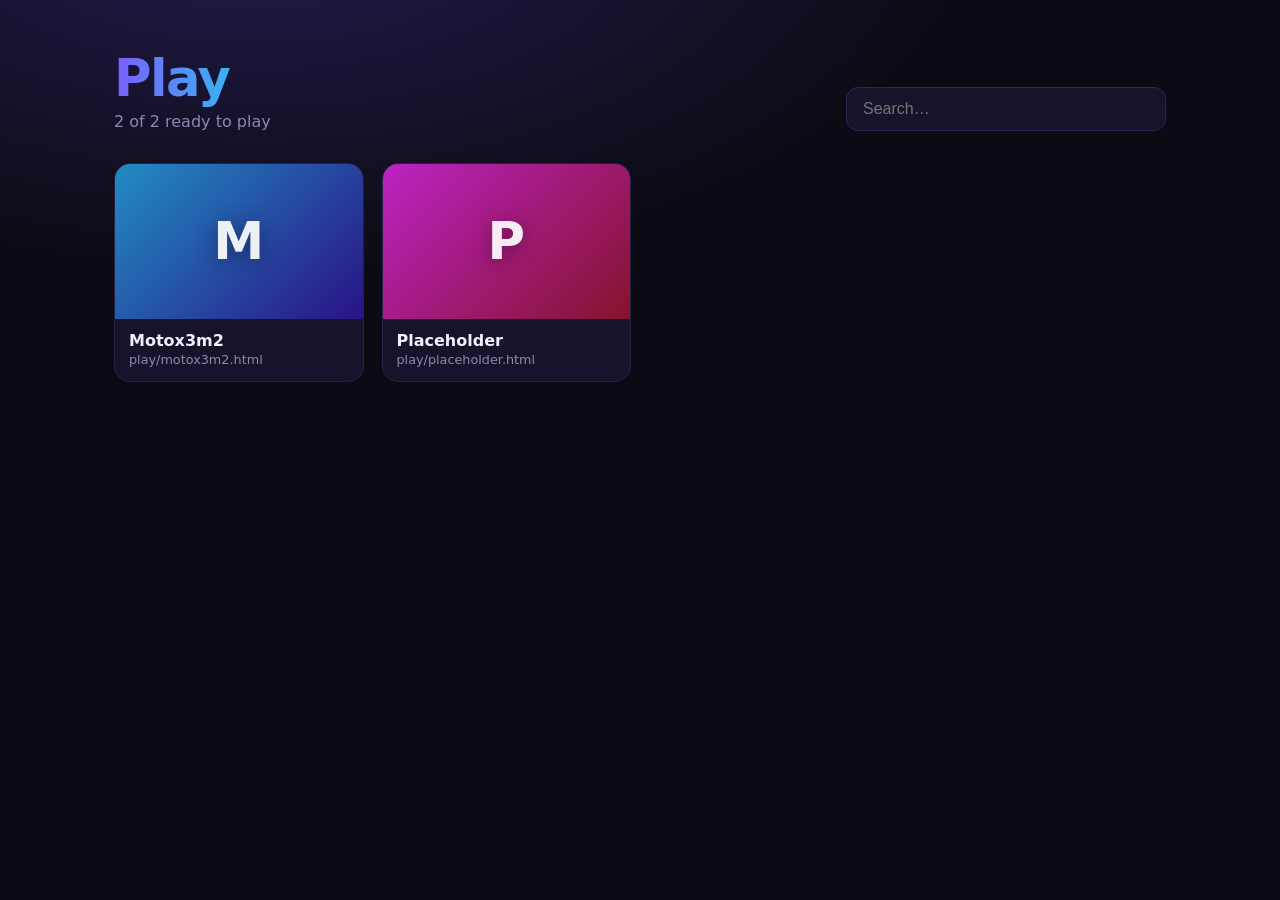
==== commit 7836ef09: "Rename index (10).html to index.html" ====
--- a/index.html
+++ b/index.html
@@ -61,7 +61,7 @@
 </div>
 
 <script>
-const FOLDER = 'play/';
+const REPO = 'katastrophy40/katastrophy40.github.io';
 const grid = document.getElementById('grid');
 const empty = document.getElementById('empty');
 const count = document.getElementById('count');
@@ -69,39 +69,59 @@
 const stage = document.getElementById('stage');
 const frame = document.getElementById('frame');
 let items = [];
+const errors = [];
 
+const SKIP = /^(index|404)\.html?$/i;
+const isPage = p => /\.html?$/i.test(p) && !SKIP.test(p) && !/(^|\/)(\.|node_modules\/)/.test(p);
 const pretty = f => f.replace(/\.html?$/i,'').replace(/[-_]+/g,' ').replace(/\s+/g,' ').trim()
   .replace(/\b\w/g, c => c.toUpperCase());
-
+const enc = p => p.split('/').map(encodeURIComponent).join('/');
 function hue(s){ let h=0; for (const c of s) h=(h*31+c.charCodeAt(0))>>>0; return h%360; }
 
-// 1) Try the folder's own directory listing (works on most simple servers)
-async function fromListing(){
-  const r = await fetch(FOLDER, {cache:'no-store'});
-  if(!r.ok) throw 0;
-  const doc = new DOMParser().parseFromString(await r.text(), 'text/html');
-  const files = [...doc.querySelectorAll('a')]
-    .map(a => decodeURIComponent((a.getAttribute('href')||'').split('?')[0].split('#')[0]))
-    .map(h => h.split('/').pop())
-    .filter(h => /\.html?$/i.test(h) && h.toLowerCase() !== 'index.html');
-  if(!files.length) throw 0;
-  return [...new Set(files)];
+// A) Ask GitHub for every file in the repo (one request, finds pages anywhere, in folders or not)
+async function fromTree(){
+  const r = await fetch(`https://api.github.com/repos/${REPO}/git/trees/HEAD?recursive=1`);
+  if(!r.ok) throw new Error('GitHub API ' + r.status);
+  const data = await r.json();
+  return data.tree.filter(x => x.type === 'blob' && isPage(x.path)).map(x => x.path);
 }
 
-// 2) Fallback: play/list.json — a plain array of file names
+// B) A hand-made list.json (array of paths) in the site root or in play/
 async function fromManifest(){
-  const r = await fetch(FOLDER + 'list.json', {cache:'no-store'});
-  if(!r.ok) throw 0;
-  const data = await r.json();
-  return data.map(x => typeof x === 'string' ? x : x.file).filter(Boolean);
+  for (const u of ['list.json','play/list.json']) {
+    const r = await fetch(u, {cache:'no-store'});
+    if(!r.ok) continue;
+    const data = await r.json();
+    const base = u.startsWith('play/') ? 'play/' : '';
+    return data.map(x => typeof x === 'string' ? x : x.file).filter(Boolean).map(f => base + f);
+  }
+  throw new Error('no list.json');
+}
+
+// C) Plain folder listing (local servers like python -m http.server)
+async function fromListing(){
+  const out = [];
+  for (const dir of ['', 'play/']) {
+    const r = await fetch('./' + dir, {cache:'no-store'});
+    if(!r.ok) continue;
+    const doc = new DOMParser().parseFromString(await r.text(), 'text/html');
+    for (const a of doc.querySelectorAll('a')) {
+      const f = decodeURIComponent((a.getAttribute('href')||'').split(/[?#]/)[0]).split('/').pop();
+      if (isPage(f)) out.push(dir + f);
+    }
+  }
+  if(!out.length) throw new Error('no listing');
+  return out;
 }
 
 async function load(){
   let files = [];
-  try { files = await fromListing(); }
-  catch { try { files = await fromManifest(); } catch {} }
-  items = files.sort((a,b)=>a.localeCompare(b,undefined,{numeric:true}))
-               .map(f => ({file:f, name:pretty(f)}));
+  for (const src of [fromTree, fromManifest, fromListing]) {
+    try { files = await src(); if (files.length) break; }
+    catch(e){ errors.push(src.name + ': ' + (e.message || e)); }
+  }
+  items = [...new Set(files)].sort((a,b)=>a.localeCompare(b,undefined,{numeric:true}))
+    .map(p => ({file:p, name:pretty(p.split('/').pop())}));
   render();
 }
 
@@ -113,13 +133,13 @@
 
   if(!items.length){
     empty.hidden = false;
-    empty.innerHTML = `<strong style="color:var(--text)">The <code>play</code> folder is empty or can't be read.</strong>
+    empty.innerHTML = `<strong style="color:var(--text)">No pages found.</strong>
       <ol>
-        <li>Put your <code>.html</code> files inside a folder named <code>play</code>, next to this page.</li>
-        <li>Serve the site with a local server, e.g. <code>python3 -m http.server</code>, then open <code>localhost:8000</code>.</li>
-        <li>If your server hides folder listings, add <code>play/list.json</code> containing
-            <code>["one.html","two.html"]</code>.</li>
-      </ol>`;
+        <li>Upload <code>.html</code> files to the repo (any folder, or the root).</li>
+        <li>Hard refresh with <code>Ctrl+Shift+R</code> — a cached old copy of this page can hide new files.</li>
+        <li>Optional: add a <code>list.json</code> like <code>["play/one.html","two.html"]</code>.</li>
+      </ol>
+      <p style="margin-top:14px;font-size:.85rem">Details: ${errors.join(' · ') || 'search returned nothing'}</p>`;
     return;
   }
   empty.hidden = true;
@@ -139,7 +159,7 @@
 }
 
 function open(it){
-  const url = FOLDER + encodeURIComponent(it.file);
+  const url = enc(it.file);
   document.getElementById('stageTitle').textContent = it.name;
   document.getElementById('pop').href = url;
   frame.src = url;
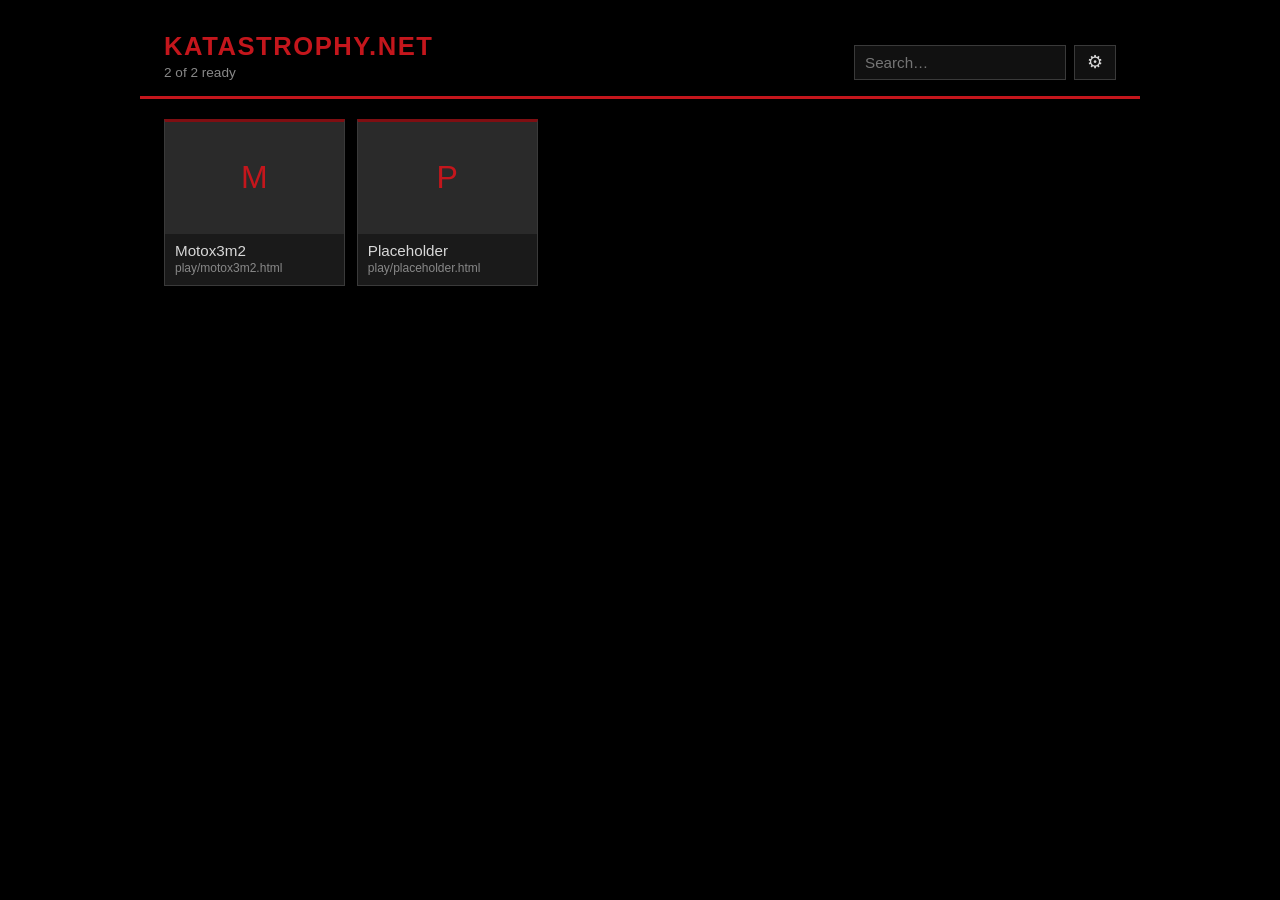
==== commit 673a908a: "Add files via upload" ====
--- a/index.html
+++ b/index.html
@@ -3,45 +3,78 @@
 <head>
 <meta charset="UTF-8">
 <meta name="viewport" content="width=device-width, initial-scale=1">
-<title>Play</title>
+<title>Katastrophy.net</title>
 <style>
-  :root{
-    --bg:#0c0b14; --panel:#16142a; --text:#f1efff; --muted:#8c88b3; --accent:#7c5cff; --accent2:#22d3ee;
-  }
+  :root{--bg:#000;--panel:#1a1a1a;--line:#3a3a3a;--text:#d8d8d8;--muted:#888;--inp:#111;--hov:#262626;--thumb:#2a2a2a;--bar:#111;--btn:#222;--btnline:#555;--red:#c4161c;--red2:color-mix(in srgb,var(--red) 65%,#000);--card-w:180px}
   *{box-sizing:border-box;margin:0}
-  body{background:radial-gradient(1200px 600px at 20% -10%,#241b4d 0%,transparent 60%),var(--bg);color:var(--text);font-family:system-ui,-apple-system,"Segoe UI",sans-serif;min-height:100vh}
-  header{padding:48px 24px 16px;max-width:1100px;margin:0 auto;display:flex;flex-wrap:wrap;gap:16px;align-items:end;justify-content:space-between}
-  h1{font-size:clamp(2rem,6vw,3.2rem);letter-spacing:-.03em;background:linear-gradient(90deg,var(--accent),var(--accent2));-webkit-background-clip:text;background-clip:text;color:transparent}
-  .sub{color:var(--muted);margin-top:4px}
-  input[type=search]{background:var(--panel);border:1px solid #2a2750;color:var(--text);padding:12px 16px;border-radius:12px;font-size:1rem;width:min(320px,100%);outline:none}
-  input[type=search]:focus{border-color:var(--accent)}
-  main{max-width:1100px;margin:0 auto;padding:16px 24px 64px}
-  .grid{display:grid;grid-template-columns:repeat(auto-fill,minmax(210px,1fr));gap:18px}
-  .card{background:var(--panel);border:1px solid #25224a;border-radius:16px;overflow:hidden;cursor:pointer;text-align:left;color:inherit;font:inherit;padding:0;transition:transform .15s,border-color .15s,box-shadow .15s}
-  .card:hover,.card:focus-visible{transform:translateY(-4px);border-color:var(--accent);box-shadow:0 12px 30px -10px rgba(124,92,255,.5);outline:none}
-  .thumb{aspect-ratio:16/10;display:grid;place-items:center;font-size:3.2rem;font-weight:800;color:rgba(255,255,255,.92);text-shadow:0 4px 20px rgba(0,0,0,.35)}
-  .meta{padding:12px 14px 14px}
-  .name{font-weight:600;white-space:nowrap;overflow:hidden;text-overflow:ellipsis}
-  .file{color:var(--muted);font-size:.8rem;margin-top:2px;white-space:nowrap;overflow:hidden;text-overflow:ellipsis}
-  .empty{border:1px dashed #36326a;border-radius:16px;padding:32px;color:var(--muted);line-height:1.6}
-  .empty code{background:#1f1c3d;color:var(--accent2);padding:2px 6px;border-radius:6px}
-  .empty ol{margin:12px 0 0 20px}
+  body{background:var(--bg);color:var(--text);font-family:Arial,Helvetica,sans-serif;min-height:100vh}
+  header{padding:32px 24px 16px;max-width:1000px;margin:0 auto;display:flex;flex-wrap:wrap;gap:12px;align-items:end;justify-content:space-between;border-bottom:3px solid var(--red)}
+  h1{user-select:none;-webkit-user-select:none;cursor:default;font-size:1.6rem;font-weight:bold;color:var(--red);text-transform:uppercase;letter-spacing:.06em}
+  .sub{color:var(--muted);margin-top:4px;font-size:.85rem}
+  input[type=search]{background:var(--inp);border:1px solid var(--line);color:var(--text);padding:8px 10px;font-size:.95rem;width:min(260px,100%);outline:none}
+  input[type=search]:focus{border-color:var(--red)}
+  main{max-width:1000px;margin:0 auto;padding:20px 24px 48px}
+  .grid{display:grid;grid-template-columns:repeat(auto-fill,minmax(var(--card-w),1fr));gap:12px}
+  .card{background:var(--panel);border:1px solid var(--line);cursor:pointer;text-align:left;color:inherit;font:inherit;padding:0}
+  .card{border-top:3px solid var(--red2)}
+  .card:hover,.card:focus-visible{background:var(--hov);border-color:var(--red);outline:none}
+  .thumb{aspect-ratio:16/10;display:grid;place-items:center;font-size:2rem;color:var(--red);background:var(--thumb)}
+  .meta{padding:8px 10px 10px}
+  .name{white-space:nowrap;overflow:hidden;text-overflow:ellipsis;font-size:.95rem}
+  .file{color:var(--muted);font-size:.75rem;margin-top:2px;white-space:nowrap;overflow:hidden;text-overflow:ellipsis}
+  .empty{border:1px solid var(--line);background:var(--panel);padding:20px;color:var(--muted);line-height:1.5}
+  .empty code{background:var(--thumb);color:var(--red2);padding:1px 4px}
+  .empty ol{margin:10px 0 0 20px}
   #stage{position:fixed;inset:0;background:#000;display:none;flex-direction:column;z-index:10}
   #stage.open{display:flex}
-  .bar{display:flex;align-items:center;gap:8px;padding:8px 12px;background:#0e0c1f;border-bottom:1px solid #25224a}
-  .bar .title{flex:1;font-weight:600;overflow:hidden;text-overflow:ellipsis;white-space:nowrap}
-  .bar button,.bar a{background:var(--panel);color:var(--text);border:1px solid #2a2750;border-radius:10px;padding:8px 12px;font:inherit;font-size:.9rem;cursor:pointer;text-decoration:none}
-  .bar button:hover,.bar a:hover{border-color:var(--accent)}
-  iframe{flex:1;border:0;width:100%;background:#fff}
+  .bar{display:flex;align-items:center;gap:6px;padding:6px 10px;background:var(--bar);border-bottom:3px solid var(--red)}
+  .bar .title{flex:1;overflow:hidden;text-overflow:ellipsis;white-space:nowrap;font-size:.9rem}
+  .bar button,.bar a{background:var(--btn);color:var(--text);border:1px solid var(--btnline);padding:5px 10px;font:inherit;font-size:.85rem;cursor:pointer;text-decoration:none}
+  .bar button:hover,.bar a:hover{background:var(--red);border-color:var(--red2);color:#fff}
+  .view{flex:1;min-height:0;display:flex;align-items:center;justify-content:center;background:var(--stagebg,#000)}
+  .bar.low{flex-wrap:wrap;border-bottom:0;border-top:3px solid var(--red)}
+  .bar .grow{flex:1}
+  .bar label{color:var(--muted);font-size:.8rem;display:flex;align-items:center;gap:5px}
+  .bar select{background:var(--btn);color:var(--text);border:1px solid var(--btnline);padding:5px;font:inherit;font-size:.85rem}
+  #pin{position:fixed;inset:0;background:rgba(0,0,0,.7);display:none;place-items:center;z-index:30;padding:16px}
+  #pin.open{display:grid}
+  .pinpanel{width:min(300px,100%)}
+  #dots{text-align:center;font-size:1.6rem;letter-spacing:.4em;margin:6px 0 16px;color:var(--red);min-height:2rem}
+  #pad{display:grid;grid-template-columns:repeat(3,1fr);gap:8px}
+  #pad button{background:var(--inp);color:var(--text);border:1px solid var(--line);padding:14px 0;font:inherit;font-size:1.2rem;cursor:pointer}
+  #pad button:hover,#pad button:active{border-color:var(--red);color:var(--red)}
+  .pinpanel.bad{animation:shake .4s}
+  .pinpanel.bad #dots{color:#f33}
+  @keyframes shake{20%,60%{transform:translateX(-8px)}40%,80%{transform:translateX(8px)}}
+  .tools{display:flex;gap:8px}
+  .gear{background:var(--inp);color:var(--text);border:1px solid var(--line);padding:0 12px;font-size:1.1rem;cursor:pointer}
+  .gear:hover{border-color:var(--red);color:var(--red)}
+  body.nofile .file{display:none}
+  #settings{position:fixed;inset:0;background:rgba(0,0,0,.6);display:none;place-items:center;z-index:20;padding:16px}
+  #settings.open{display:grid}
+  .panel{background:var(--panel);color:var(--text);border:1px solid var(--line);border-top:3px solid var(--red);width:min(420px,100%);max-height:90vh;overflow:auto;padding:18px}
+  .panel h2{font-size:1.1rem;margin-bottom:14px;display:flex;justify-content:space-between;align-items:center}
+  .panel h2 button{background:none;border:0;color:var(--muted);font-size:1.2rem;cursor:pointer}
+  .row{margin-bottom:14px}
+  .row label{display:block;color:var(--muted);font-size:.78rem;margin-bottom:5px}
+  .seg{display:flex;flex-wrap:wrap;gap:6px}
+  .seg button{background:var(--inp);color:var(--text);border:1px solid var(--line);padding:6px 11px;font:inherit;font-size:.85rem;cursor:pointer}
+  .seg button.on{background:var(--red);border-color:var(--red);color:#fff}
+  .sw{width:28px;height:28px;padding:0!important;border:2px solid var(--line)!important}
+  .sw.on{border-color:var(--text)!important}
+  input[type=color]{width:34px;height:28px;border:1px solid var(--line);background:none;padding:0;cursor:pointer}
+  .reset{background:none;border:1px solid var(--line);color:var(--muted);padding:6px 11px;font:inherit;font-size:.85rem;cursor:pointer}
+  .reset:hover{border-color:var(--red);color:var(--red)}
+  iframe{border:0;width:100%;height:100%;background:#fff;display:block}
 </style>
 </head>
 <body>
 <header>
   <div>
-    <h1>Play</h1>
+    <h1 id="brand">Katastrophy.net</h1>
     <p class="sub" id="count">Loading…</p>
   </div>
-  <input type="search" id="q" placeholder="Search…" aria-label="Search">
+  <div class="tools"><input type="search" id="q" placeholder="Search…" aria-label="Search"><button class="gear" id="gear" aria-label="Settings" title="Settings">⚙</button></div>
 </header>
 
 <main>
@@ -49,15 +82,27 @@
   <div class="empty" id="empty" hidden></div>
 </main>
 
+<div id="settings"><div class="panel" role="dialog" aria-label="Settings"><h2>Settings <button id="sx" aria-label="Close">✕</button></h2><div id="opts"></div><button class="reset" id="reset">Reset to defaults</button></div></div>
+
+<div id="pin"><div class="panel pinpanel" role="dialog" aria-label="Enter code"><h2>Enter code <button id="px" aria-label="Close">✕</button></h2><div id="dots"></div><div id="pad"></div></div></div>
+
 <div id="stage" role="dialog" aria-modal="true">
   <div class="bar">
     <span class="title" id="stageTitle"></span>
-    <button id="fs" title="Full screen">⛶ Full screen</button>
-    <a id="pop" target="_blank" rel="noopener">Open in tab ↗</a>
     <button id="close">✕ Close</button>
   </div>
+  <div class="view" id="view">
   <iframe id="frame" allow="fullscreen; autoplay; clipboard-write" allowfullscreen
     sandbox="allow-scripts allow-same-origin allow-pointer-lock allow-forms allow-popups allow-modals"></iframe>
+  </div>
+  <div class="bar low">
+    <label>Fit <select id="fit"><option value="fill">Fill</option><option value="16/9">16:9</option><option value="4/3">4:3</option><option value="1/1">Square</option></select></label>
+    <label>Backdrop <select id="sbg"><option value="black">Black</option><option value="grey">Grey</option><option value="white">White</option></select></label>
+    <span class="grow"></span>
+    <button id="rl">↻ Reload</button>
+    <button id="fs">⛶ Full screen</button>
+    <a id="pop" target="_blank" rel="noopener">Open in tab ↗</a>
+  </div>
 </div>
 
 <script>
@@ -72,7 +117,7 @@
 const errors = [];
 
 const SKIP = /^(index|404)\.html?$/i;
-const isPage = p => /\.html?$/i.test(p) && !SKIP.test(p) && !/(^|\/)(\.|node_modules\/)/.test(p);
+const isPage = p => /\.html?$/i.test(p) && !SKIP.test(p) && !/(^|\/)(\.|node_modules\/)/.test(p) && !/(^|\/)dev\.html?$/i.test(p);
 const pretty = f => f.replace(/\.html?$/i,'').replace(/[-_]+/g,' ').replace(/\s+/g,' ').trim()
   .replace(/\b\w/g, c => c.toUpperCase());
 const enc = p => p.split('/').map(encodeURIComponent).join('/');
@@ -128,8 +173,9 @@
 function render(){
   const term = q.value.trim().toLowerCase();
   const shown = items.filter(i => i.name.toLowerCase().includes(term));
+  if (S.sort === 'za') shown.reverse();
   grid.innerHTML = '';
-  count.textContent = items.length ? `${shown.length} of ${items.length} ready to play` : 'Nothing here yet';
+  count.textContent = items.length ? `${shown.length} of ${items.length} ready` : 'Nothing here yet';
 
   if(!items.length){
     empty.hidden = false;
@@ -148,7 +194,7 @@
     const h = hue(it.file);
     const b = document.createElement('button');
     b.className = 'card';
-    b.innerHTML = `<div class="thumb" style="background:linear-gradient(135deg,hsl(${h} 70% 45%),hsl(${(h+50)%360} 75% 30%))"></div>
+    b.innerHTML = `<div class="thumb"></div>
       <div class="meta"><div class="name"></div><div class="file"></div></div>`;
     b.querySelector('.thumb').textContent = it.name.charAt(0);
     b.querySelector('.name').textContent = it.name;
@@ -160,10 +206,12 @@
 
 function open(it){
   const url = enc(it.file);
+  if (S.open === 'tab') { window.open(url, '_blank', 'noopener'); return; }
   document.getElementById('stageTitle').textContent = it.name;
   document.getElementById('pop').href = url;
   frame.src = url;
   stage.classList.add('open');
+  syncLow(); fit();
   document.body.style.overflow = 'hidden';
   setTimeout(()=>frame.focus(), 50);
 }
@@ -178,6 +226,148 @@
 addEventListener('keydown', e => { if(e.key==='Escape' && stage.classList.contains('open') && !document.fullscreenElement) closeStage(); });
 q.addEventListener('input', render);
 
+// ---- settings (saved in this browser) ----
+const DEFAULTS = {accent:'#c4161c', theme:'black', size:'m', files:true, sort:'az', open:'overlay', fit:'fill', sbg:'black'};
+const THEMES = {
+  black:{'--bg':'#000','--panel':'#1a1a1a','--line':'#3a3a3a','--text':'#d8d8d8','--muted':'#888','--inp':'#111','--hov':'#262626','--thumb':'#2a2a2a','--bar':'#111','--btn':'#222','--btnline':'#555'},
+  dark:{'--bg':'#1e1e1e','--panel':'#2b2b2b','--line':'#454545','--text':'#e2e2e2','--muted':'#999','--inp':'#232323','--hov':'#353535','--thumb':'#3a3a3a','--bar':'#252525','--btn':'#333','--btnline':'#666'},
+  grey:{'--bg':'#e4e4e4','--panel':'#f2f2f2','--line':'#bdbdbd','--text':'#333','--muted':'#777','--inp':'#fff','--hov':'#fff','--thumb':'#d0d0d0','--bar':'#d0d0d0','--btn':'#f2f2f2','--btnline':'#999'}
+};
+const SIZES = {s:'140px', m:'180px', l:'250px'};
+const ACCENTS = ['#c4161c','#e8590c','#d4a017','#2f9e44','#1c7ed6','#9c36b5','#777777'];
+const OPTS = [
+  {key:'theme', label:'Background', choices:[['black','Black'],['dark','Dark grey'],['grey','Light grey']]},
+  {key:'size',  label:'Card size',  choices:[['s','Small'],['m','Medium'],['l','Large']]},
+  {key:'sort',  label:'Sort',       choices:[['az','A–Z'],['za','Z–A']]},
+  {key:'open',  label:'Open in',    choices:[['overlay','Overlay'],['tab','New tab']]},
+  {key:'files', label:'Show file paths', choices:[[true,'On'],[false,'Off']]}
+];
+
+let S = {...DEFAULTS};
+try { S = {...DEFAULTS, ...JSON.parse(localStorage.getItem('prefs') || '{}')}; } catch {}
+const save = () => { try { localStorage.setItem('prefs', JSON.stringify(S)); } catch {} };
+
+function apply(){
+  const root = document.documentElement.style;
+  for (const [k,v] of Object.entries(THEMES[S.theme] || THEMES.black)) root.setProperty(k, v);
+  root.setProperty('--red', S.accent);
+  root.setProperty('--card-w', SIZES[S.size] || SIZES.m);
+  root.setProperty('--stagebg', {black:'#000', grey:'#2a2a2a', white:'#fff'}[S.sbg] || '#000');
+  document.body.classList.toggle('nofile', !S.files);
+  syncLow(); fit();
+}
+
+function buildSettings(){
+  const box = document.getElementById('opts');
+  box.innerHTML = '';
+  const accRow = document.createElement('div');
+  accRow.className = 'row';
+  accRow.innerHTML = '<label>Accent color</label><div class="seg" id="acc"></div>';
+  box.appendChild(accRow);
+  const acc = accRow.querySelector('#acc');
+  for (const c of ACCENTS) {
+    const b = document.createElement('button');
+    b.className = 'sw' + (S.accent === c ? ' on' : '');
+    b.style.background = c;
+    b.setAttribute('aria-label', c);
+    b.onclick = () => { S.accent = c; save(); apply(); buildSettings(); };
+    acc.appendChild(b);
+  }
+  const pick = document.createElement('input');
+  pick.type = 'color'; pick.value = /^#[0-9a-f]{6}$/i.test(S.accent) ? S.accent : '#c4161c';
+  pick.title = 'Custom color';
+  pick.oninput = () => { S.accent = pick.value; save(); apply(); };
+  pick.onchange = buildSettings;
+  acc.appendChild(pick);
+
+  for (const o of OPTS) {
+    const row = document.createElement('div');
+    row.className = 'row';
+    row.innerHTML = `<label>${o.label}</label><div class="seg"></div>`;
+    const seg = row.querySelector('.seg');
+    for (const [val, text] of o.choices) {
+      const b = document.createElement('button');
+      b.textContent = text;
+      if (String(S[o.key]) === String(val)) b.className = 'on';
+      b.onclick = () => { S[o.key] = val; save(); apply(); buildSettings(); render(); };
+      seg.appendChild(b);
+    }
+    box.appendChild(row);
+  }
+}
+
+const settingsEl = document.getElementById('settings');
+const toggleSettings = on => { settingsEl.classList.toggle('open', on); if (on) buildSettings(); };
+document.getElementById('gear').onclick = () => toggleSettings(true);
+document.getElementById('sx').onclick = () => toggleSettings(false);
+settingsEl.addEventListener('click', e => { if (e.target === settingsEl) toggleSettings(false); });
+document.getElementById('reset').onclick = () => { S = {...DEFAULTS}; save(); apply(); buildSettings(); render(); };
+addEventListener('keydown', e => { if (e.key === 'Escape') toggleSettings(false); });
+
+// ---- controls under the open page ----
+function syncLow(){
+  document.getElementById('fit').value = S.fit;
+  document.getElementById('sbg').value = S.sbg;
+}
+function fit(){
+  if (S.fit === 'fill') { frame.style.width = '100%'; frame.style.height = '100%'; return; }
+  const v = document.getElementById('view');
+  const [a,b] = S.fit.split('/').map(Number), r = a / b;
+  const w = Math.min(v.clientWidth, v.clientHeight * r);
+  frame.style.width = w + 'px';
+  frame.style.height = (w / r) + 'px';
+}
+document.getElementById('fit').onchange = e => { S.fit = e.target.value; save(); fit(); };
+document.getElementById('sbg').onchange = e => { S.sbg = e.target.value; save(); apply(); };
+document.getElementById('rl').onclick = () => { const u = frame.src; frame.src = 'about:blank'; setTimeout(() => frame.src = u, 30); };
+addEventListener('resize', fit);
+
+// ---- hidden entry: click the title 3 times ----
+const PIN = '8692';
+const pinEl = document.getElementById('pin');
+const dots = document.getElementById('dots');
+const pinPanel = pinEl.querySelector('.pinpanel');
+let entry = '';
+function drawPin(){ dots.textContent = '●'.repeat(entry.length) + '○'.repeat(4 - entry.length); }
+function openPin(on){ pinEl.classList.toggle('open', on); entry = ''; drawPin(); }
+async function goDev(){
+  for (const p of ['play/dev.html', 'playables/dev.html']) {
+    try { const r = await fetch(p, {method:'HEAD', cache:'no-store'}); if (r.ok) { location.href = p; return; } } catch {}
+  }
+  location.href = 'play/dev.html';
+}
+function press(d){
+  if (entry.length >= 4) return;
+  entry += d; drawPin();
+  if (entry.length < 4) return;
+  if (entry === PIN) { openPin(false); goDev(); return; }
+  pinPanel.classList.add('bad');
+  setTimeout(() => { pinPanel.classList.remove('bad'); entry = ''; drawPin(); }, 450);
+}
+const pad = document.getElementById('pad');
+for (const k of ['1','2','3','4','5','6','7','8','9','C','0','⌫']) {
+  const b = document.createElement('button');
+  b.textContent = k;
+  b.onclick = () => k === 'C' ? (entry = '', drawPin()) : k === '⌫' ? (entry = entry.slice(0,-1), drawPin()) : press(k);
+  pad.appendChild(b);
+}
+document.getElementById('px').onclick = () => openPin(false);
+pinEl.addEventListener('click', e => { if (e.target === pinEl) openPin(false); });
+addEventListener('keydown', e => {
+  if (!pinEl.classList.contains('open')) return;
+  if (/^[0-9]$/.test(e.key)) press(e.key);
+  else if (e.key === 'Backspace') { entry = entry.slice(0,-1); drawPin(); }
+  else if (e.key === 'Escape') openPin(false);
+});
+let taps = 0, tapTimer;
+document.getElementById('brand').addEventListener('click', () => {
+  taps++; clearTimeout(tapTimer);
+  tapTimer = setTimeout(() => taps = 0, 900);
+  if (taps >= 3) { taps = 0; openPin(true); }
+});
+
+apply();
+
 load();
 </script>
 </body>
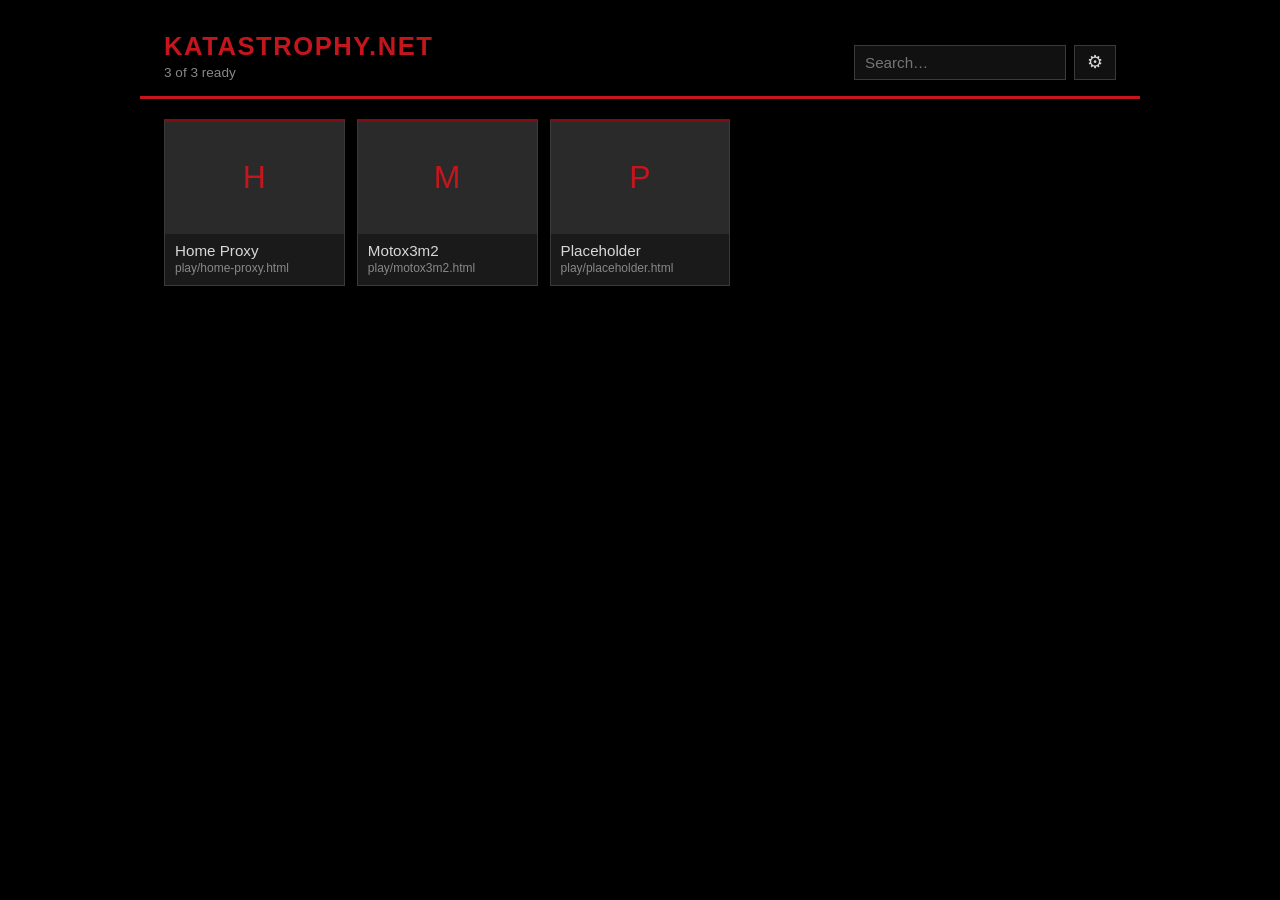
==== commit 268f3b66: "Rename index (8).html to index.html" ====
--- a/index.html
+++ b/index.html
@@ -245,6 +245,11 @@
 
 let S = {...DEFAULTS};
 try { S = {...DEFAULTS, ...JSON.parse(localStorage.getItem('prefs') || '{}')}; } catch {}
+// Chromebooks: pages run in their own tab by default (the overlay shares one process with this site)
+try {
+  const saved = JSON.parse(localStorage.getItem('prefs') || '{}');
+  if (/CrOS/.test(navigator.userAgent) && !('open' in saved)) S.open = 'tab';
+} catch {}
 const save = () => { try { localStorage.setItem('prefs', JSON.stringify(S)); } catch {} };
 
 function apply(){
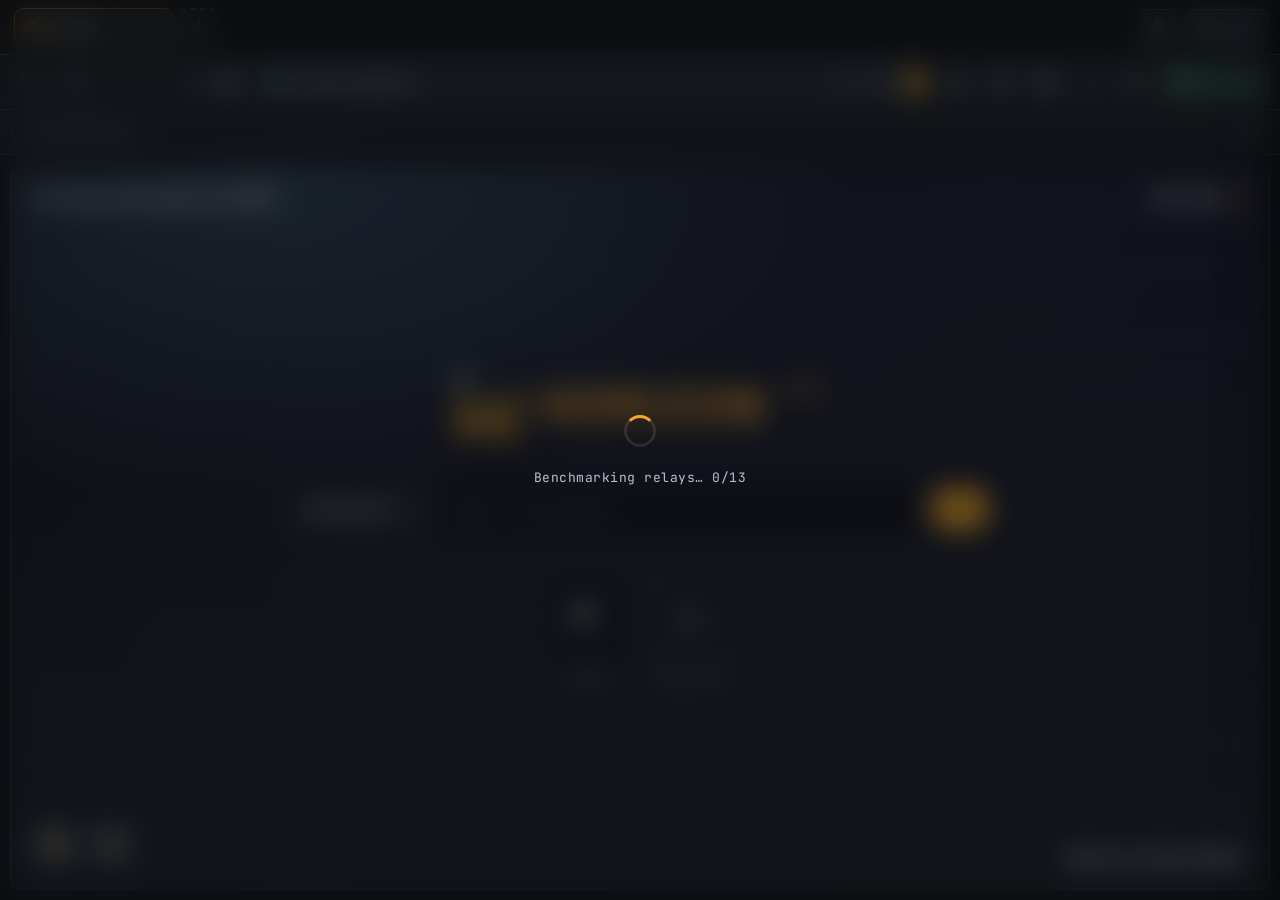
==== commit 91a1dafe: "Add files via upload" ====
--- a/index.html
+++ b/index.html
@@ -1,379 +1,28898 @@
-<!DOCTYPE html>
+<!doctype html>
+<html lang="en">
+
+<head>
+    <!-- Vendored acorn 8.14.0 + acorn-walk 8.3.4 (MIT), minified. Powers the
+         AST-based location rewriter in the page renderer (see rewriteLocationRefs).
+         Exposes window.acorn and window.acorn.walk. -->
+    <script>
+/**
+ * Minified by jsDelivr using Terser v5.19.2.
+ * Original file: /npm/acorn@8.14.0/dist/acorn.js
+ *
+ * Do NOT use SRI with dynamically generated files! More information: https://www.jsdelivr.com/using-sri-with-dynamic-files
+ */
+!function(t,e){"object"==typeof exports&&"undefined"!=typeof module?e(exports):"function"==typeof define&&define.amd?define(["exports"],e):e((t="undefined"!=typeof globalThis?globalThis:t||self).acorn={})}(this,(function(t){"use strict";var e=[509,0,227,0,150,4,294,9,1368,2,2,1,6,3,41,2,5,0,166,1,574,3,9,9,7,9,32,4,318,1,80,3,71,10,50,3,123,2,54,14,32,10,3,1,11,3,46,10,8,0,46,9,7,2,37,13,2,9,6,1,45,0,13,2,49,13,9,3,2,11,83,11,7,0,3,0,158,11,6,9,7,3,56,1,2,6,3,1,3,2,10,0,11,1,3,6,4,4,68,8,2,0,3,0,2,3,2,4,2,0,15,1,83,17,10,9,5,0,82,19,13,9,214,6,3,8,28,1,83,16,16,9,82,12,9,9,7,19,58,14,5,9,243,14,166,9,71,5,2,1,3,3,2,0,2,1,13,9,120,6,3,6,4,0,29,9,41,6,2,3,9,0,10,10,47,15,343,9,54,7,2,7,17,9,57,21,2,13,123,5,4,0,2,1,2,6,2,0,9,9,49,4,2,1,2,4,9,9,330,3,10,1,2,0,49,6,4,4,14,10,5350,0,7,14,11465,27,2343,9,87,9,39,4,60,6,26,9,535,9,470,0,2,54,8,3,82,0,12,1,19628,1,4178,9,519,45,3,22,543,4,4,5,9,7,3,6,31,3,149,2,1418,49,513,54,5,49,9,0,15,0,23,4,2,14,1361,6,2,16,3,6,2,1,2,4,101,0,161,6,10,9,357,0,62,13,499,13,245,1,2,9,726,6,110,6,6,9,4759,9,787719,239],i=[0,11,2,25,2,18,2,1,2,14,3,13,35,122,70,52,268,28,4,48,48,31,14,29,6,37,11,29,3,35,5,7,2,4,43,157,19,35,5,35,5,39,9,51,13,10,2,14,2,6,2,1,2,10,2,14,2,6,2,1,4,51,13,310,10,21,11,7,25,5,2,41,2,8,70,5,3,0,2,43,2,1,4,0,3,22,11,22,10,30,66,18,2,1,11,21,11,25,71,55,7,1,65,0,16,3,2,2,2,28,43,28,4,28,36,7,2,27,28,53,11,21,11,18,14,17,111,72,56,50,14,50,14,35,39,27,10,22,251,41,7,1,17,2,60,28,11,0,9,21,43,17,47,20,28,22,13,52,58,1,3,0,14,44,33,24,27,35,30,0,3,0,9,34,4,0,13,47,15,3,22,0,2,0,36,17,2,24,20,1,64,6,2,0,2,3,2,14,2,9,8,46,39,7,3,1,3,21,2,6,2,1,2,4,4,0,19,0,13,4,31,9,2,0,3,0,2,37,2,0,26,0,2,0,45,52,19,3,21,2,31,47,21,1,2,0,185,46,42,3,37,47,21,0,60,42,14,0,72,26,38,6,186,43,117,63,32,7,3,0,3,7,2,1,2,23,16,0,2,0,95,7,3,38,17,0,2,0,29,0,11,39,8,0,22,0,12,45,20,0,19,72,200,32,32,8,2,36,18,0,50,29,113,6,2,1,2,37,22,0,26,5,2,1,2,31,15,0,328,18,16,0,2,12,2,33,125,0,80,921,103,110,18,195,2637,96,16,1071,18,5,26,3994,6,582,6842,29,1763,568,8,30,18,78,18,29,19,47,17,3,32,20,6,18,433,44,212,63,129,74,6,0,67,12,65,1,2,0,29,6135,9,1237,42,9,8936,3,2,6,2,1,2,290,16,0,30,2,3,0,15,3,9,395,2309,106,6,12,4,8,8,9,5991,84,2,70,2,1,3,0,3,1,3,3,2,11,2,0,2,6,2,64,2,3,3,7,2,6,2,27,2,3,2,4,2,0,4,6,2,339,3,24,2,24,2,30,2,24,2,30,2,24,2,30,2,24,2,30,2,24,2,7,1845,30,7,5,262,61,147,44,11,6,17,0,322,29,19,43,485,27,229,29,3,0,496,6,2,3,2,1,2,14,2,196,60,67,8,0,1205,3,2,26,2,1,2,0,3,0,2,9,2,3,2,0,2,0,7,0,5,0,2,0,2,0,2,2,2,1,2,0,3,0,2,0,2,0,2,0,2,0,2,1,2,0,3,3,2,6,2,3,2,3,2,0,2,9,2,16,6,2,2,4,2,16,4421,42719,33,4153,7,221,3,5761,15,7472,16,621,2467,541,1507,4938,6,4191],s="ªµºÀ-ÖØ-öø-ˁˆ-ˑˠ-ˤˬˮͰ-ʹͶͷͺ-ͽͿΆΈ-ΊΌΎ-ΡΣ-ϵϷ-ҁҊ-ԯԱ-Ֆՙՠ-ֈא-תׯ-ײؠ-يٮٯٱ-ۓەۥۦۮۯۺ-ۼۿܐܒ-ܯݍ-ޥޱߊ-ߪߴߵߺࠀ-ࠕࠚࠤࠨࡀ-ࡘࡠ-ࡪࡰ-ࢇࢉ-ࢎࢠ-ࣉऄ-हऽॐक़-ॡॱ-ঀঅ-ঌএঐও-নপ-রলশ-হঽৎড়ঢ়য়-ৡৰৱৼਅ-ਊਏਐਓ-ਨਪ-ਰਲਲ਼ਵਸ਼ਸਹਖ਼-ੜਫ਼ੲ-ੴઅ-ઍએ-ઑઓ-નપ-રલળવ-હઽૐૠૡૹଅ-ଌଏଐଓ-ନପ-ରଲଳଵ-ହଽଡ଼ଢ଼ୟ-ୡୱஃஅ-ஊஎ-ஐஒ-கஙசஜஞடணதந-பம-ஹௐఅ-ఌఎ-ఐఒ-నప-హఽౘ-ౚౝౠౡಀಅ-ಌಎ-ಐಒ-ನಪ-ಳವ-ಹಽೝೞೠೡೱೲഄ-ഌഎ-ഐഒ-ഺഽൎൔ-ൖൟ-ൡൺ-ൿඅ-ඖක-නඳ-රලව-ෆก-ะาำเ-ๆກຂຄຆ-ຊຌ-ຣລວ-ະາຳຽເ-ໄໆໜ-ໟༀཀ-ཇཉ-ཬྈ-ྌက-ဪဿၐ-ၕၚ-ၝၡၥၦၮ-ၰၵ-ႁႎႠ-ჅჇჍა-ჺჼ-ቈቊ-ቍቐ-ቖቘቚ-ቝበ-ኈኊ-ኍነ-ኰኲ-ኵኸ-ኾዀዂ-ዅወ-ዖዘ-ጐጒ-ጕጘ-ፚᎀ-ᎏᎠ-Ᏽᏸ-ᏽᐁ-ᙬᙯ-ᙿᚁ-ᚚᚠ-ᛪᛮ-ᛸᜀ-ᜑᜟ-ᜱᝀ-ᝑᝠ-ᝬᝮ-ᝰក-ឳៗៜᠠ-ᡸᢀ-ᢨᢪᢰ-ᣵᤀ-ᤞᥐ-ᥭᥰ-ᥴᦀ-ᦫᦰ-ᧉᨀ-ᨖᨠ-ᩔᪧᬅ-ᬳᭅ-ᭌᮃ-ᮠᮮᮯᮺ-ᯥᰀ-ᰣᱍ-ᱏᱚ-ᱽᲀ-ᲊᲐ-ᲺᲽ-Ჿᳩ-ᳬᳮ-ᳳᳵᳶᳺᴀ-ᶿḀ-ἕἘ-Ἕἠ-ὅὈ-Ὅὐ-ὗὙὛὝὟ-ώᾀ-ᾴᾶ-ᾼιῂ-ῄῆ-ῌῐ-ΐῖ-Ίῠ-Ῥῲ-ῴῶ-ῼⁱⁿₐ-ₜℂℇℊ-ℓℕ℘-ℝℤΩℨK-ℹℼ-ℿⅅ-ⅉⅎⅠ-ↈⰀ-ⳤⳫ-ⳮⳲⳳⴀ-ⴥⴧⴭⴰ-ⵧⵯⶀ-ⶖⶠ-ⶦⶨ-ⶮⶰ-ⶶⶸ-ⶾⷀ-ⷆⷈ-ⷎⷐ-ⷖⷘ-ⷞ々-〇〡-〩〱-〵〸-〼ぁ-ゖ゛-ゟァ-ヺー-ヿㄅ-ㄯㄱ-ㆎㆠ-ㆿㇰ-ㇿ㐀-䶿一-ꒌꓐ-ꓽꔀ-ꘌꘐ-ꘟꘪꘫꙀ-ꙮꙿ-ꚝꚠ-ꛯꜗ-ꜟꜢ-ꞈꞋ-ꟍꟐꟑꟓꟕ-Ƛꟲ-ꠁꠃ-ꠅꠇ-ꠊꠌ-ꠢꡀ-ꡳꢂ-ꢳꣲ-ꣷꣻꣽꣾꤊ-ꤥꤰ-ꥆꥠ-ꥼꦄ-ꦲꧏꧠ-ꧤꧦ-ꧯꧺ-ꧾꨀ-ꨨꩀ-ꩂꩄ-ꩋꩠ-ꩶꩺꩾ-ꪯꪱꪵꪶꪹ-ꪽꫀꫂꫛ-ꫝꫠ-ꫪꫲ-ꫴꬁ-ꬆꬉ-ꬎꬑ-ꬖꬠ-ꬦꬨ-ꬮꬰ-ꭚꭜ-ꭩꭰ-ꯢ가-힣ힰ-ퟆퟋ-ퟻ豈-舘並-龎ﬀ-ﬆﬓ-ﬗיִײַ-ﬨשׁ-זּטּ-לּמּנּסּףּפּצּ-ﮱﯓ-ﴽﵐ-ﶏﶒ-ﷇﷰ-ﷻﹰ-ﹴﹶ-ﻼＡ-Ｚａ-ｚｦ-ﾾￂ-ￇￊ-ￏￒ-ￗￚ-ￜ",r={3:"abstract boolean byte char class double enum export extends final float goto implements import int interface long native package private protected public short static super synchronized throws transient volatile",5:"class enum extends super const export import",6:"enum",strict:"implements interface let package private protected public static yield",strictBind:"eval arguments"},a="break case catch continue debugger default do else finally for function if return switch throw try var while with null true false instanceof typeof void delete new in this",n={5:a,"5module":a+" export import",6:a+" const class extends export import super"},o=/^in(stanceof)?$/,h=new RegExp("["+s+"]"),p=new RegExp("["+s+"‌‍·̀-ͯ·҃-֑҇-ׇֽֿׁׂׅׄؐ-ًؚ-٩ٰۖ-ۜ۟-۪ۤۧۨ-ۭ۰-۹ܑܰ-݊ަ-ް߀-߉߫-߽߳ࠖ-࠙ࠛ-ࠣࠥ-ࠧࠩ-࡙࠭-࡛ࢗ-࢟࣊-ࣣ࣡-ःऺ-़ा-ॏ॑-ॗॢॣ०-९ঁ-ঃ়া-ৄেৈো-্ৗৢৣ০-৯৾ਁ-ਃ਼ਾ-ੂੇੈੋ-੍ੑ੦-ੱੵઁ-ઃ઼ા-ૅે-ૉો-્ૢૣ૦-૯ૺ-૿ଁ-ଃ଼ା-ୄେୈୋ-୍୕-ୗୢୣ୦-୯ஂா-ூெ-ைொ-்ௗ௦-௯ఀ-ఄ఼ా-ౄె-ైొ-్ౕౖౢౣ౦-౯ಁ-ಃ಼ಾ-ೄೆ-ೈೊ-್ೕೖೢೣ೦-೯ೳഀ-ഃ഻഼ാ-ൄെ-ൈൊ-്ൗൢൣ൦-൯ඁ-ඃ්ා-ුූෘ-ෟ෦-෯ෲෳัิ-ฺ็-๎๐-๙ັິ-ຼ່-໎໐-໙༘༙༠-༩༹༵༷༾༿ཱ-྄྆྇ྍ-ྗྙ-ྼ࿆ါ-ှ၀-၉ၖ-ၙၞ-ၠၢ-ၤၧ-ၭၱ-ၴႂ-ႍႏ-ႝ፝-፟፩-፱ᜒ-᜕ᜲ-᜴ᝒᝓᝲᝳ឴-៓៝០-៩᠋-᠍᠏-᠙ᢩᤠ-ᤫᤰ-᤻᥆-᥏᧐-᧚ᨗ-ᨛᩕ-ᩞ᩠-᩿᩼-᪉᪐-᪙᪰-᪽ᪿ-ᫎᬀ-ᬄ᬴-᭄᭐-᭙᭫-᭳ᮀ-ᮂᮡ-ᮭ᮰-᮹᯦-᯳ᰤ-᰷᱀-᱉᱐-᱙᳐-᳔᳒-᳨᳭᳴᳷-᳹᷀-᷿‌‍‿⁀⁔⃐-⃥⃜⃡-⃰⳯-⵿⳱ⷠ-〪ⷿ-゙゚〯・꘠-꘩꙯ꙴ-꙽ꚞꚟ꛰꛱ꠂ꠆ꠋꠣ-ꠧ꠬ꢀꢁꢴ-ꣅ꣐-꣙꣠-꣱ꣿ-꤉ꤦ-꤭ꥇ-꥓ꦀ-ꦃ꦳-꧀꧐-꧙ꧥ꧰-꧹ꨩ-ꨶꩃꩌꩍ꩐-꩙ꩻ-ꩽꪰꪲ-ꪴꪷꪸꪾ꪿꫁ꫫ-ꫯꫵ꫶ꯣ-ꯪ꯬꯭꯰-꯹ﬞ︀-️︠-︯︳︴﹍-﹏０-９＿･]");function c(t,e){for(var i=65536,s=0;s<e.length;s+=2){if((i+=e[s])>t)return!1;if((i+=e[s+1])>=t)return!0}return!1}function l(t,e){return t<65?36===t:t<91||(t<97?95===t:t<123||(t<=65535?t>=170&&h.test(String.fromCharCode(t)):!1!==e&&c(t,i)))}function u(t,s){return t<48?36===t:t<58||!(t<65)&&(t<91||(t<97?95===t:t<123||(t<=65535?t>=170&&p.test(String.fromCharCode(t)):!1!==s&&(c(t,i)||c(t,e)))))}var d=function(t,e){void 0===e&&(e={}),this.label=t,this.keyword=e.keyword,this.beforeExpr=!!e.beforeExpr,this.startsExpr=!!e.startsExpr,this.isLoop=!!e.isLoop,this.isAssign=!!e.isAssign,this.prefix=!!e.prefix,this.postfix=!!e.postfix,this.binop=e.binop||null,this.updateContext=null};function f(t,e){return new d(t,{beforeExpr:!0,binop:e})}var m={beforeExpr:!0},x={startsExpr:!0},g={};function v(t,e){return void 0===e&&(e={}),e.keyword=t,g[t]=new d(t,e)}var y={num:new d("num",x),regexp:new d("regexp",x),string:new d("string",x),name:new d("name",x),privateId:new d("privateId",x),eof:new d("eof"),bracketL:new d("[",{beforeExpr:!0,startsExpr:!0}),bracketR:new d("]"),braceL:new d("{",{beforeExpr:!0,startsExpr:!0}),braceR:new d("}"),parenL:new d("(",{beforeExpr:!0,startsExpr:!0}),parenR:new d(")"),comma:new d(",",m),semi:new d(";",m),colon:new d(":",m),dot:new d("."),question:new d("?",m),questionDot:new d("?."),arrow:new d("=>",m),template:new d("template"),invalidTemplate:new d("invalidTemplate"),ellipsis:new d("...",m),backQuote:new d("`",x),dollarBraceL:new d("${",{beforeExpr:!0,startsExpr:!0}),eq:new d("=",{beforeExpr:!0,isAssign:!0}),assign:new d("_=",{beforeExpr:!0,isAssign:!0}),incDec:new d("++/--",{prefix:!0,postfix:!0,startsExpr:!0}),prefix:new d("!/~",{beforeExpr:!0,prefix:!0,startsExpr:!0}),logicalOR:f("||",1),logicalAND:f("&&",2),bitwiseOR:f("|",3),bitwiseXOR:f("^",4),bitwiseAND:f("&",5),equality:f("==/!=/===/!==",6),relational:f("</>/<=/>=",7),bitShift:f("<</>>/>>>",8),plusMin:new d("+/-",{beforeExpr:!0,binop:9,prefix:!0,startsExpr:!0}),modulo:f("%",10),star:f("*",10),slash:f("/",10),starstar:new d("**",{beforeExpr:!0}),coalesce:f("??",1),_break:v("break"),_case:v("case",m),_catch:v("catch"),_continue:v("continue"),_debugger:v("debugger"),_default:v("default",m),_do:v("do",{isLoop:!0,beforeExpr:!0}),_else:v("else",m),_finally:v("finally"),_for:v("for",{isLoop:!0}),_function:v("function",x),_if:v("if"),_return:v("return",m),_switch:v("switch"),_throw:v("throw",m),_try:v("try"),_var:v("var"),_const:v("const"),_while:v("while",{isLoop:!0}),_with:v("with"),_new:v("new",{beforeExpr:!0,startsExpr:!0}),_this:v("this",x),_super:v("super",x),_class:v("class",x),_extends:v("extends",m),_export:v("export"),_import:v("import",x),_null:v("null",x),_true:v("true",x),_false:v("false",x),_in:v("in",{beforeExpr:!0,binop:7}),_instanceof:v("instanceof",{beforeExpr:!0,binop:7}),_typeof:v("typeof",{beforeExpr:!0,prefix:!0,startsExpr:!0}),_void:v("void",{beforeExpr:!0,prefix:!0,startsExpr:!0}),_delete:v("delete",{beforeExpr:!0,prefix:!0,startsExpr:!0})},b=/\r\n?|\n|\u2028|\u2029/,_=new RegExp(b.source,"g");function k(t){return 10===t||13===t||8232===t||8233===t}function S(t,e,i){void 0===i&&(i=t.length);for(var s=e;s<i;s++){var r=t.charCodeAt(s);if(k(r))return s<i-1&&13===r&&10===t.charCodeAt(s+1)?s+2:s+1}return-1}var C=/[\u1680\u2000-\u200a\u202f\u205f\u3000\ufeff]/,w=/(?:\s|\/\/.*|\/\*[^]*?\*\/)*/g,E=Object.prototype,I=E.hasOwnProperty,A=E.toString,P=Object.hasOwn||function(t,e){return I.call(t,e)},N=Array.isArray||function(t){return"[object Array]"===A.call(t)},V=Object.create(null);function T(t){return V[t]||(V[t]=new RegExp("^(?:"+t.replace(/ /g,"|")+")$"))}function L(t){return t<=65535?String.fromCharCode(t):(t-=65536,String.fromCharCode(55296+(t>>10),56320+(1023&t)))}var R=/(?:[\uD800-\uDBFF](?![\uDC00-\uDFFF])|(?:[^\uD800-\uDBFF]|^)[\uDC00-\uDFFF])/,D=function(t,e){this.line=t,this.column=e};D.prototype.offset=function(t){return new D(this.line,this.column+t)};var O=function(t,e,i){this.start=e,this.end=i,null!==t.sourceFile&&(this.source=t.sourceFile)};function B(t,e){for(var i=1,s=0;;){var r=S(t,s,e);if(r<0)return new D(i,e-s);++i,s=r}}var M={ecmaVersion:null,sourceType:"script",onInsertedSemicolon:null,onTrailingComma:null,allowReserved:null,allowReturnOutsideFunction:!1,allowImportExportEverywhere:!1,allowAwaitOutsideFunction:null,allowSuperOutsideMethod:null,allowHashBang:!1,checkPrivateFields:!0,locations:!1,onToken:null,onComment:null,ranges:!1,program:null,sourceFile:null,directSourceFile:null,preserveParens:!1},F=!1;function U(t){var e={};for(var i in M)e[i]=t&&P(t,i)?t[i]:M[i];if("latest"===e.ecmaVersion?e.ecmaVersion=1e8:null==e.ecmaVersion?(!F&&"object"==typeof console&&console.warn&&(F=!0,console.warn("Since Acorn 8.0.0, options.ecmaVersion is required.\nDefaulting to 2020, but this will stop working in the future.")),e.ecmaVersion=11):e.ecmaVersion>=2015&&(e.ecmaVersion-=2009),null==e.allowReserved&&(e.allowReserved=e.ecmaVersion<5),t&&null!=t.allowHashBang||(e.allowHashBang=e.ecmaVersion>=14),N(e.onToken)){var s=e.onToken;e.onToken=function(t){return s.push(t)}}return N(e.onComment)&&(e.onComment=function(t,e){return function(i,s,r,a,n,o){var h={type:i?"Block":"Line",value:s,start:r,end:a};t.locations&&(h.loc=new O(this,n,o)),t.ranges&&(h.range=[r,a]),e.push(h)}}(e,e.onComment)),e}var q=256;function j(t,e){return 2|(t?4:0)|(e?8:0)}var G=function(t,e,i){this.options=t=U(t),this.sourceFile=t.sourceFile,this.keywords=T(n[t.ecmaVersion>=6?6:"module"===t.sourceType?"5module":5]);var s="";!0!==t.allowReserved&&(s=r[t.ecmaVersion>=6?6:5===t.ecmaVersion?5:3],"module"===t.sourceType&&(s+=" await")),this.reservedWords=T(s);var a=(s?s+" ":"")+r.strict;this.reservedWordsStrict=T(a),this.reservedWordsStrictBind=T(a+" "+r.strictBind),this.input=String(e),this.containsEsc=!1,i?(this.pos=i,this.lineStart=this.input.lastIndexOf("\n",i-1)+1,this.curLine=this.input.slice(0,this.lineStart).split(b).length):(this.pos=this.lineStart=0,this.curLine=1),this.type=y.eof,this.value=null,this.start=this.end=this.pos,this.startLoc=this.endLoc=this.curPosition(),this.lastTokEndLoc=this.lastTokStartLoc=null,this.lastTokStart=this.lastTokEnd=this.pos,this.context=this.initialContext(),this.exprAllowed=!0,this.inModule="module"===t.sourceType,this.strict=this.inModule||this.strictDirective(this.pos),this.potentialArrowAt=-1,this.potentialArrowInForAwait=!1,this.yieldPos=this.awaitPos=this.awaitIdentPos=0,this.labels=[],this.undefinedExports=Object.create(null),0===this.pos&&t.allowHashBang&&"#!"===this.input.slice(0,2)&&this.skipLineComment(2),this.scopeStack=[],this.enterScope(1),this.regexpState=null,this.privateNameStack=[]},H={inFunction:{configurable:!0},inGenerator:{configurable:!0},inAsync:{configurable:!0},canAwait:{configurable:!0},allowSuper:{configurable:!0},allowDirectSuper:{configurable:!0},treatFunctionsAsVar:{configurable:!0},allowNewDotTarget:{configurable:!0},inClassStaticBlock:{configurable:!0}};G.prototype.parse=function(){var t=this.options.program||this.startNode();return this.nextToken(),this.parseTopLevel(t)},H.inFunction.get=function(){return(2&this.currentVarScope().flags)>0},H.inGenerator.get=function(){return(8&this.currentVarScope().flags)>0&&!this.currentVarScope().inClassFieldInit},H.inAsync.get=function(){return(4&this.currentVarScope().flags)>0&&!this.currentVarScope().inClassFieldInit},H.canAwait.get=function(){for(var t=this.scopeStack.length-1;t>=0;t--){var e=this.scopeStack[t];if(e.inClassFieldInit||e.flags&q)return!1;if(2&e.flags)return(4&e.flags)>0}return this.inModule&&this.options.ecmaVersion>=13||this.options.allowAwaitOutsideFunction},H.allowSuper.get=function(){var t=this.currentThisScope(),e=t.flags,i=t.inClassFieldInit;return(64&e)>0||i||this.options.allowSuperOutsideMethod},H.allowDirectSuper.get=function(){return(128&this.currentThisScope().flags)>0},H.treatFunctionsAsVar.get=function(){return this.treatFunctionsAsVarInScope(this.currentScope())},H.allowNewDotTarget.get=function(){var t=this.currentThisScope(),e=t.flags,i=t.inClassFieldInit;return(258&e)>0||i},H.inClassStaticBlock.get=function(){return(this.currentVarScope().flags&q)>0},G.extend=function(){for(var t=[],e=arguments.length;e--;)t[e]=arguments[e];for(var i=this,s=0;s<t.length;s++)i=t[s](i);return i},G.parse=function(t,e){return new this(e,t).parse()},G.parseExpressionAt=function(t,e,i){var s=new this(i,t,e);return s.nextToken(),s.parseExpression()},G.tokenizer=function(t,e){return new this(e,t)},Object.defineProperties(G.prototype,H);var W=G.prototype,z=/^(?:'((?:\\[^]|[^'\\])*?)'|"((?:\\[^]|[^"\\])*?)")/;W.strictDirective=function(t){if(this.options.ecmaVersion<5)return!1;for(;;){w.lastIndex=t,t+=w.exec(this.input)[0].length;var e=z.exec(this.input.slice(t));if(!e)return!1;if("use strict"===(e[1]||e[2])){w.lastIndex=t+e[0].length;var i=w.exec(this.input),s=i.index+i[0].length,r=this.input.charAt(s);return";"===r||"}"===r||b.test(i[0])&&!(/[(`.[+\-/*%<>=,?^&]/.test(r)||"!"===r&&"="===this.input.charAt(s+1))}t+=e[0].length,w.lastIndex=t,t+=w.exec(this.input)[0].length,";"===this.input[t]&&t++}},W.eat=function(t){return this.type===t&&(this.next(),!0)},W.isContextual=function(t){return this.type===y.name&&this.value===t&&!this.containsEsc},W.eatContextual=function(t){return!!this.isContextual(t)&&(this.next(),!0)},W.expectContextual=function(t){this.eatContextual(t)||this.unexpected()},W.canInsertSemicolon=function(){return this.type===y.eof||this.type===y.braceR||b.test(this.input.slice(this.lastTokEnd,this.start))},W.insertSemicolon=function(){if(this.canInsertSemicolon())return this.options.onInsertedSemicolon&&this.options.onInsertedSemicolon(this.lastTokEnd,this.lastTokEndLoc),!0},W.semicolon=function(){this.eat(y.semi)||this.insertSemicolon()||this.unexpected()},W.afterTrailingComma=function(t,e){if(this.type===t)return this.options.onTrailingComma&&this.options.onTrailingComma(this.lastTokStart,this.lastTokStartLoc),e||this.next(),!0},W.expect=function(t){this.eat(t)||this.unexpected()},W.unexpected=function(t){this.raise(null!=t?t:this.start,"Unexpected token")};var K=function(){this.shorthandAssign=this.trailingComma=this.parenthesizedAssign=this.parenthesizedBind=this.doubleProto=-1};W.checkPatternErrors=function(t,e){if(t){t.trailingComma>-1&&this.raiseRecoverable(t.trailingComma,"Comma is not permitted after the rest element");var i=e?t.parenthesizedAssign:t.parenthesizedBind;i>-1&&this.raiseRecoverable(i,e?"Assigning to rvalue":"Parenthesized pattern")}},W.checkExpressionErrors=function(t,e){if(!t)return!1;var i=t.shorthandAssign,s=t.doubleProto;if(!e)return i>=0||s>=0;i>=0&&this.raise(i,"Shorthand property assignments are valid only in destructuring patterns"),s>=0&&this.raiseRecoverable(s,"Redefinition of __proto__ property")},W.checkYieldAwaitInDefaultParams=function(){this.yieldPos&&(!this.awaitPos||this.yieldPos<this.awaitPos)&&this.raise(this.yieldPos,"Yield expression cannot be a default value"),this.awaitPos&&this.raise(this.awaitPos,"Await expression cannot be a default value")},W.isSimpleAssignTarget=function(t){return"ParenthesizedExpression"===t.type?this.isSimpleAssignTarget(t.expression):"Identifier"===t.type||"MemberExpression"===t.type};var Q=G.prototype;Q.parseTopLevel=function(t){var e=Object.create(null);for(t.body||(t.body=[]);this.type!==y.eof;){var i=this.parseStatement(null,!0,e);t.body.push(i)}if(this.inModule)for(var s=0,r=Object.keys(this.undefinedExports);s<r.length;s+=1){var a=r[s];this.raiseRecoverable(this.undefinedExports[a].start,"Export '"+a+"' is not defined")}return this.adaptDirectivePrologue(t.body),this.next(),t.sourceType=this.options.sourceType,this.finishNode(t,"Program")};var Y={kind:"loop"},X={kind:"switch"};Q.isLet=function(t){if(this.options.ecmaVersion<6||!this.isContextual("let"))return!1;w.lastIndex=this.pos;var e=w.exec(this.input),i=this.pos+e[0].length,s=this.input.charCodeAt(i);if(91===s||92===s)return!0;if(t)return!1;if(123===s||s>55295&&s<56320)return!0;if(l(s,!0)){for(var r=i+1;u(s=this.input.charCodeAt(r),!0);)++r;if(92===s||s>55295&&s<56320)return!0;var a=this.input.slice(i,r);if(!o.test(a))return!0}return!1},Q.isAsyncFunction=function(){if(this.options.ecmaVersion<8||!this.isContextual("async"))return!1;w.lastIndex=this.pos;var t,e=w.exec(this.input),i=this.pos+e[0].length;return!(b.test(this.input.slice(this.pos,i))||"function"!==this.input.slice(i,i+8)||i+8!==this.input.length&&(u(t=this.input.charCodeAt(i+8))||t>55295&&t<56320))},Q.parseStatement=function(t,e,i){var s,r=this.type,a=this.startNode();switch(this.isLet(t)&&(r=y._var,s="let"),r){case y._break:case y._continue:return this.parseBreakContinueStatement(a,r.keyword);case y._debugger:return this.parseDebuggerStatement(a);case y._do:return this.parseDoStatement(a);case y._for:return this.parseForStatement(a);case y._function:return t&&(this.strict||"if"!==t&&"label"!==t)&&this.options.ecmaVersion>=6&&this.unexpected(),this.parseFunctionStatement(a,!1,!t);case y._class:return t&&this.unexpected(),this.parseClass(a,!0);case y._if:return this.parseIfStatement(a);case y._return:return this.parseReturnStatement(a);case y._switch:return this.parseSwitchStatement(a);case y._throw:return this.parseThrowStatement(a);case y._try:return this.parseTryStatement(a);case y._const:case y._var:return s=s||this.value,t&&"var"!==s&&this.unexpected(),this.parseVarStatement(a,s);case y._while:return this.parseWhileStatement(a);case y._with:return this.parseWithStatement(a);case y.braceL:return this.parseBlock(!0,a);case y.semi:return this.parseEmptyStatement(a);case y._export:case y._import:if(this.options.ecmaVersion>10&&r===y._import){w.lastIndex=this.pos;var n=w.exec(this.input),o=this.pos+n[0].length,h=this.input.charCodeAt(o);if(40===h||46===h)return this.parseExpressionStatement(a,this.parseExpression())}return this.options.allowImportExportEverywhere||(e||this.raise(this.start,"'import' and 'export' may only appear at the top level"),this.inModule||this.raise(this.start,"'import' and 'export' may appear only with 'sourceType: module'")),r===y._import?this.parseImport(a):this.parseExport(a,i);default:if(this.isAsyncFunction())return t&&this.unexpected(),this.next(),this.parseFunctionStatement(a,!0,!t);var p=this.value,c=this.parseExpression();return r===y.name&&"Identifier"===c.type&&this.eat(y.colon)?this.parseLabeledStatement(a,p,c,t):this.parseExpressionStatement(a,c)}},Q.parseBreakContinueStatement=function(t,e){var i="break"===e;this.next(),this.eat(y.semi)||this.insertSemicolon()?t.label=null:this.type!==y.name?this.unexpected():(t.label=this.parseIdent(),this.semicolon());for(var s=0;s<this.labels.length;++s){var r=this.labels[s];if(null==t.label||r.name===t.label.name){if(null!=r.kind&&(i||"loop"===r.kind))break;if(t.label&&i)break}}return s===this.labels.length&&this.raise(t.start,"Unsyntactic "+e),this.finishNode(t,i?"BreakStatement":"ContinueStatement")},Q.parseDebuggerStatement=function(t){return this.next(),this.semicolon(),this.finishNode(t,"DebuggerStatement")},Q.parseDoStatement=function(t){return this.next(),this.labels.push(Y),t.body=this.parseStatement("do"),this.labels.pop(),this.expect(y._while),t.test=this.parseParenExpression(),this.options.ecmaVersion>=6?this.eat(y.semi):this.semicolon(),this.finishNode(t,"DoWhileStatement")},Q.parseForStatement=function(t){this.next();var e=this.options.ecmaVersion>=9&&this.canAwait&&this.eatContextual("await")?this.lastTokStart:-1;if(this.labels.push(Y),this.enterScope(0),this.expect(y.parenL),this.type===y.semi)return e>-1&&this.unexpected(e),this.parseFor(t,null);var i=this.isLet();if(this.type===y._var||this.type===y._const||i){var s=this.startNode(),r=i?"let":this.value;return this.next(),this.parseVar(s,!0,r),this.finishNode(s,"VariableDeclaration"),(this.type===y._in||this.options.ecmaVersion>=6&&this.isContextual("of"))&&1===s.declarations.length?(this.options.ecmaVersion>=9&&(this.type===y._in?e>-1&&this.unexpected(e):t.await=e>-1),this.parseForIn(t,s)):(e>-1&&this.unexpected(e),this.parseFor(t,s))}var a=this.isContextual("let"),n=!1,o=this.containsEsc,h=new K,p=this.start,c=e>-1?this.parseExprSubscripts(h,"await"):this.parseExpression(!0,h);return this.type===y._in||(n=this.options.ecmaVersion>=6&&this.isContextual("of"))?(e>-1?(this.type===y._in&&this.unexpected(e),t.await=!0):n&&this.options.ecmaVersion>=8&&(c.start!==p||o||"Identifier"!==c.type||"async"!==c.name?this.options.ecmaVersion>=9&&(t.await=!1):this.unexpected()),a&&n&&this.raise(c.start,"The left-hand side of a for-of loop may not start with 'let'."),this.toAssignable(c,!1,h),this.checkLValPattern(c),this.parseForIn(t,c)):(this.checkExpressionErrors(h,!0),e>-1&&this.unexpected(e),this.parseFor(t,c))},Q.parseFunctionStatement=function(t,e,i){return this.next(),this.parseFunction(t,$|(i?0:J),!1,e)},Q.parseIfStatement=function(t){return this.next(),t.test=this.parseParenExpression(),t.consequent=this.parseStatement("if"),t.alternate=this.eat(y._else)?this.parseStatement("if"):null,this.finishNode(t,"IfStatement")},Q.parseReturnStatement=function(t){return this.inFunction||this.options.allowReturnOutsideFunction||this.raise(this.start,"'return' outside of function"),this.next(),this.eat(y.semi)||this.insertSemicolon()?t.argument=null:(t.argument=this.parseExpression(),this.semicolon()),this.finishNode(t,"ReturnStatement")},Q.parseSwitchStatement=function(t){var e;this.next(),t.discriminant=this.parseParenExpression(),t.cases=[],this.expect(y.braceL),this.labels.push(X),this.enterScope(0);for(var i=!1;this.type!==y.braceR;)if(this.type===y._case||this.type===y._default){var s=this.type===y._case;e&&this.finishNode(e,"SwitchCase"),t.cases.push(e=this.startNode()),e.consequent=[],this.next(),s?e.test=this.parseExpression():(i&&this.raiseRecoverable(this.lastTokStart,"Multiple default clauses"),i=!0,e.test=null),this.expect(y.colon)}else e||this.unexpected(),e.consequent.push(this.parseStatement(null));return this.exitScope(),e&&this.finishNode(e,"SwitchCase"),this.next(),this.labels.pop(),this.finishNode(t,"SwitchStatement")},Q.parseThrowStatement=function(t){return this.next(),b.test(this.input.slice(this.lastTokEnd,this.start))&&this.raise(this.lastTokEnd,"Illegal newline after throw"),t.argument=this.parseExpression(),this.semicolon(),this.finishNode(t,"ThrowStatement")};var Z=[];Q.parseCatchClauseParam=function(){var t=this.parseBindingAtom(),e="Identifier"===t.type;return this.enterScope(e?32:0),this.checkLValPattern(t,e?4:2),this.expect(y.parenR),t},Q.parseTryStatement=function(t){if(this.next(),t.block=this.parseBlock(),t.handler=null,this.type===y._catch){var e=this.startNode();this.next(),this.eat(y.parenL)?e.param=this.parseCatchClauseParam():(this.options.ecmaVersion<10&&this.unexpected(),e.param=null,this.enterScope(0)),e.body=this.parseBlock(!1),this.exitScope(),t.handler=this.finishNode(e,"CatchClause")}return t.finalizer=this.eat(y._finally)?this.parseBlock():null,t.handler||t.finalizer||this.raise(t.start,"Missing catch or finally clause"),this.finishNode(t,"TryStatement")},Q.parseVarStatement=function(t,e,i){return this.next(),this.parseVar(t,!1,e,i),this.semicolon(),this.finishNode(t,"VariableDeclaration")},Q.parseWhileStatement=function(t){return this.next(),t.test=this.parseParenExpression(),this.labels.push(Y),t.body=this.parseStatement("while"),this.labels.pop(),this.finishNode(t,"WhileStatement")},Q.parseWithStatement=function(t){return this.strict&&this.raise(this.start,"'with' in strict mode"),this.next(),t.object=this.parseParenExpression(),t.body=this.parseStatement("with"),this.finishNode(t,"WithStatement")},Q.parseEmptyStatement=function(t){return this.next(),this.finishNode(t,"EmptyStatement")},Q.parseLabeledStatement=function(t,e,i,s){for(var r=0,a=this.labels;r<a.length;r+=1){a[r].name===e&&this.raise(i.start,"Label '"+e+"' is already declared")}for(var n=this.type.isLoop?"loop":this.type===y._switch?"switch":null,o=this.labels.length-1;o>=0;o--){var h=this.labels[o];if(h.statementStart!==t.start)break;h.statementStart=this.start,h.kind=n}return this.labels.push({name:e,kind:n,statementStart:this.start}),t.body=this.parseStatement(s?-1===s.indexOf("label")?s+"label":s:"label"),this.labels.pop(),t.label=i,this.finishNode(t,"LabeledStatement")},Q.parseExpressionStatement=function(t,e){return t.expression=e,this.semicolon(),this.finishNode(t,"ExpressionStatement")},Q.parseBlock=function(t,e,i){for(void 0===t&&(t=!0),void 0===e&&(e=this.startNode()),e.body=[],this.expect(y.braceL),t&&this.enterScope(0);this.type!==y.braceR;){var s=this.parseStatement(null);e.body.push(s)}return i&&(this.strict=!1),this.next(),t&&this.exitScope(),this.finishNode(e,"BlockStatement")},Q.parseFor=function(t,e){return t.init=e,this.expect(y.semi),t.test=this.type===y.semi?null:this.parseExpression(),this.expect(y.semi),t.update=this.type===y.parenR?null:this.parseExpression(),this.expect(y.parenR),t.body=this.parseStatement("for"),this.exitScope(),this.labels.pop(),this.finishNode(t,"ForStatement")},Q.parseForIn=function(t,e){var i=this.type===y._in;return this.next(),"VariableDeclaration"===e.type&&null!=e.declarations[0].init&&(!i||this.options.ecmaVersion<8||this.strict||"var"!==e.kind||"Identifier"!==e.declarations[0].id.type)&&this.raise(e.start,(i?"for-in":"for-of")+" loop variable declaration may not have an initializer"),t.left=e,t.right=i?this.parseExpression():this.parseMaybeAssign(),this.expect(y.parenR),t.body=this.parseStatement("for"),this.exitScope(),this.labels.pop(),this.finishNode(t,i?"ForInStatement":"ForOfStatement")},Q.parseVar=function(t,e,i,s){for(t.declarations=[],t.kind=i;;){var r=this.startNode();if(this.parseVarId(r,i),this.eat(y.eq)?r.init=this.parseMaybeAssign(e):s||"const"!==i||this.type===y._in||this.options.ecmaVersion>=6&&this.isContextual("of")?s||"Identifier"===r.id.type||e&&(this.type===y._in||this.isContextual("of"))?r.init=null:this.raise(this.lastTokEnd,"Complex binding patterns require an initialization value"):this.unexpected(),t.declarations.push(this.finishNode(r,"VariableDeclarator")),!this.eat(y.comma))break}return t},Q.parseVarId=function(t,e){t.id=this.parseBindingAtom(),this.checkLValPattern(t.id,"var"===e?1:2,!1)};var $=1,J=2;function tt(t,e){var i=e.key.name,s=t[i],r="true";return"MethodDefinition"!==e.type||"get"!==e.kind&&"set"!==e.kind||(r=(e.static?"s":"i")+e.kind),"iget"===s&&"iset"===r||"iset"===s&&"iget"===r||"sget"===s&&"sset"===r||"sset"===s&&"sget"===r?(t[i]="true",!1):!!s||(t[i]=r,!1)}function et(t,e){var i=t.computed,s=t.key;return!i&&("Identifier"===s.type&&s.name===e||"Literal"===s.type&&s.value===e)}Q.parseFunction=function(t,e,i,s,r){this.initFunction(t),(this.options.ecmaVersion>=9||this.options.ecmaVersion>=6&&!s)&&(this.type===y.star&&e&J&&this.unexpected(),t.generator=this.eat(y.star)),this.options.ecmaVersion>=8&&(t.async=!!s),e&$&&(t.id=4&e&&this.type!==y.name?null:this.parseIdent(),!t.id||e&J||this.checkLValSimple(t.id,this.strict||t.generator||t.async?this.treatFunctionsAsVar?1:2:3));var a=this.yieldPos,n=this.awaitPos,o=this.awaitIdentPos;return this.yieldPos=0,this.awaitPos=0,this.awaitIdentPos=0,this.enterScope(j(t.async,t.generator)),e&$||(t.id=this.type===y.name?this.parseIdent():null),this.parseFunctionParams(t),this.parseFunctionBody(t,i,!1,r),this.yieldPos=a,this.awaitPos=n,this.awaitIdentPos=o,this.finishNode(t,e&$?"FunctionDeclaration":"FunctionExpression")},Q.parseFunctionParams=function(t){this.expect(y.parenL),t.params=this.parseBindingList(y.parenR,!1,this.options.ecmaVersion>=8),this.checkYieldAwaitInDefaultParams()},Q.parseClass=function(t,e){this.next();var i=this.strict;this.strict=!0,this.parseClassId(t,e),this.parseClassSuper(t);var s=this.enterClassBody(),r=this.startNode(),a=!1;for(r.body=[],this.expect(y.braceL);this.type!==y.braceR;){var n=this.parseClassElement(null!==t.superClass);n&&(r.body.push(n),"MethodDefinition"===n.type&&"constructor"===n.kind?(a&&this.raiseRecoverable(n.start,"Duplicate constructor in the same class"),a=!0):n.key&&"PrivateIdentifier"===n.key.type&&tt(s,n)&&this.raiseRecoverable(n.key.start,"Identifier '#"+n.key.name+"' has already been declared"))}return this.strict=i,this.next(),t.body=this.finishNode(r,"ClassBody"),this.exitClassBody(),this.finishNode(t,e?"ClassDeclaration":"ClassExpression")},Q.parseClassElement=function(t){if(this.eat(y.semi))return null;var e=this.options.ecmaVersion,i=this.startNode(),s="",r=!1,a=!1,n="method",o=!1;if(this.eatContextual("static")){if(e>=13&&this.eat(y.braceL))return this.parseClassStaticBlock(i),i;this.isClassElementNameStart()||this.type===y.star?o=!0:s="static"}if(i.static=o,!s&&e>=8&&this.eatContextual("async")&&(!this.isClassElementNameStart()&&this.type!==y.star||this.canInsertSemicolon()?s="async":a=!0),!s&&(e>=9||!a)&&this.eat(y.star)&&(r=!0),!s&&!a&&!r){var h=this.value;(this.eatContextual("get")||this.eatContextual("set"))&&(this.isClassElementNameStart()?n=h:s=h)}if(s?(i.computed=!1,i.key=this.startNodeAt(this.lastTokStart,this.lastTokStartLoc),i.key.name=s,this.finishNode(i.key,"Identifier")):this.parseClassElementName(i),e<13||this.type===y.parenL||"method"!==n||r||a){var p=!i.static&&et(i,"constructor"),c=p&&t;p&&"method"!==n&&this.raise(i.key.start,"Constructor can't have get/set modifier"),i.kind=p?"constructor":n,this.parseClassMethod(i,r,a,c)}else this.parseClassField(i);return i},Q.isClassElementNameStart=function(){return this.type===y.name||this.type===y.privateId||this.type===y.num||this.type===y.string||this.type===y.bracketL||this.type.keyword},Q.parseClassElementName=function(t){this.type===y.privateId?("constructor"===this.value&&this.raise(this.start,"Classes can't have an element named '#constructor'"),t.computed=!1,t.key=this.parsePrivateIdent()):this.parsePropertyName(t)},Q.parseClassMethod=function(t,e,i,s){var r=t.key;"constructor"===t.kind?(e&&this.raise(r.start,"Constructor can't be a generator"),i&&this.raise(r.start,"Constructor can't be an async method")):t.static&&et(t,"prototype")&&this.raise(r.start,"Classes may not have a static property named prototype");var a=t.value=this.parseMethod(e,i,s);return"get"===t.kind&&0!==a.params.length&&this.raiseRecoverable(a.start,"getter should have no params"),"set"===t.kind&&1!==a.params.length&&this.raiseRecoverable(a.start,"setter should have exactly one param"),"set"===t.kind&&"RestElement"===a.params[0].type&&this.raiseRecoverable(a.params[0].start,"Setter cannot use rest params"),this.finishNode(t,"MethodDefinition")},Q.parseClassField=function(t){if(et(t,"constructor")?this.raise(t.key.start,"Classes can't have a field named 'constructor'"):t.static&&et(t,"prototype")&&this.raise(t.key.start,"Classes can't have a static field named 'prototype'"),this.eat(y.eq)){var e=this.currentThisScope(),i=e.inClassFieldInit;e.inClassFieldInit=!0,t.value=this.parseMaybeAssign(),e.inClassFieldInit=i}else t.value=null;return this.semicolon(),this.finishNode(t,"PropertyDefinition")},Q.parseClassStaticBlock=function(t){t.body=[];var e=this.labels;for(this.labels=[],this.enterScope(320);this.type!==y.braceR;){var i=this.parseStatement(null);t.body.push(i)}return this.next(),this.exitScope(),this.labels=e,this.finishNode(t,"StaticBlock")},Q.parseClassId=function(t,e){this.type===y.name?(t.id=this.parseIdent(),e&&this.checkLValSimple(t.id,2,!1)):(!0===e&&this.unexpected(),t.id=null)},Q.parseClassSuper=function(t){t.superClass=this.eat(y._extends)?this.parseExprSubscripts(null,!1):null},Q.enterClassBody=function(){var t={declared:Object.create(null),used:[]};return this.privateNameStack.push(t),t.declared},Q.exitClassBody=function(){var t=this.privateNameStack.pop(),e=t.declared,i=t.used;if(this.options.checkPrivateFields)for(var s=this.privateNameStack.length,r=0===s?null:this.privateNameStack[s-1],a=0;a<i.length;++a){var n=i[a];P(e,n.name)||(r?r.used.push(n):this.raiseRecoverable(n.start,"Private field '#"+n.name+"' must be declared in an enclosing class"))}},Q.parseExportAllDeclaration=function(t,e){return this.options.ecmaVersion>=11&&(this.eatContextual("as")?(t.exported=this.parseModuleExportName(),this.checkExport(e,t.exported,this.lastTokStart)):t.exported=null),this.expectContextual("from"),this.type!==y.string&&this.unexpected(),t.source=this.parseExprAtom(),this.options.ecmaVersion>=16&&(t.attributes=this.parseWithClause()),this.semicolon(),this.finishNode(t,"ExportAllDeclaration")},Q.parseExport=function(t,e){if(this.next(),this.eat(y.star))return this.parseExportAllDeclaration(t,e);if(this.eat(y._default))return this.checkExport(e,"default",this.lastTokStart),t.declaration=this.parseExportDefaultDeclaration(),this.finishNode(t,"ExportDefaultDeclaration");if(this.shouldParseExportStatement())t.declaration=this.parseExportDeclaration(t),"VariableDeclaration"===t.declaration.type?this.checkVariableExport(e,t.declaration.declarations):this.checkExport(e,t.declaration.id,t.declaration.id.start),t.specifiers=[],t.source=null;else{if(t.declaration=null,t.specifiers=this.parseExportSpecifiers(e),this.eatContextual("from"))this.type!==y.string&&this.unexpected(),t.source=this.parseExprAtom(),this.options.ecmaVersion>=16&&(t.attributes=this.parseWithClause());else{for(var i=0,s=t.specifiers;i<s.length;i+=1){var r=s[i];this.checkUnreserved(r.local),this.checkLocalExport(r.local),"Literal"===r.local.type&&this.raise(r.local.start,"A string literal cannot be used as an exported binding without `from`.")}t.source=null}this.semicolon()}return this.finishNode(t,"ExportNamedDeclaration")},Q.parseExportDeclaration=function(t){return this.parseStatement(null)},Q.parseExportDefaultDeclaration=function(){var t;if(this.type===y._function||(t=this.isAsyncFunction())){var e=this.startNode();return this.next(),t&&this.next(),this.parseFunction(e,4|$,!1,t)}if(this.type===y._class){var i=this.startNode();return this.parseClass(i,"nullableID")}var s=this.parseMaybeAssign();return this.semicolon(),s},Q.checkExport=function(t,e,i){t&&("string"!=typeof e&&(e="Identifier"===e.type?e.name:e.value),P(t,e)&&this.raiseRecoverable(i,"Duplicate export '"+e+"'"),t[e]=!0)},Q.checkPatternExport=function(t,e){var i=e.type;if("Identifier"===i)this.checkExport(t,e,e.start);else if("ObjectPattern"===i)for(var s=0,r=e.properties;s<r.length;s+=1){var a=r[s];this.checkPatternExport(t,a)}else if("ArrayPattern"===i)for(var n=0,o=e.elements;n<o.length;n+=1){var h=o[n];h&&this.checkPatternExport(t,h)}else"Property"===i?this.checkPatternExport(t,e.value):"AssignmentPattern"===i?this.checkPatternExport(t,e.left):"RestElement"===i&&this.checkPatternExport(t,e.argument)},Q.checkVariableExport=function(t,e){if(t)for(var i=0,s=e;i<s.length;i+=1){var r=s[i];this.checkPatternExport(t,r.id)}},Q.shouldParseExportStatement=function(){return"var"===this.type.keyword||"const"===this.type.keyword||"class"===this.type.keyword||"function"===this.type.keyword||this.isLet()||this.isAsyncFunction()},Q.parseExportSpecifier=function(t){var e=this.startNode();return e.local=this.parseModuleExportName(),e.exported=this.eatContextual("as")?this.parseModuleExportName():e.local,this.checkExport(t,e.exported,e.exported.start),this.finishNode(e,"ExportSpecifier")},Q.parseExportSpecifiers=function(t){var e=[],i=!0;for(this.expect(y.braceL);!this.eat(y.braceR);){if(i)i=!1;else if(this.expect(y.comma),this.afterTrailingComma(y.braceR))break;e.push(this.parseExportSpecifier(t))}return e},Q.parseImport=function(t){return this.next(),this.type===y.string?(t.specifiers=Z,t.source=this.parseExprAtom()):(t.specifiers=this.parseImportSpecifiers(),this.expectContextual("from"),t.source=this.type===y.string?this.parseExprAtom():this.unexpected()),this.options.ecmaVersion>=16&&(t.attributes=this.parseWithClause()),this.semicolon(),this.finishNode(t,"ImportDeclaration")},Q.parseImportSpecifier=function(){var t=this.startNode();return t.imported=this.parseModuleExportName(),this.eatContextual("as")?t.local=this.parseIdent():(this.checkUnreserved(t.imported),t.local=t.imported),this.checkLValSimple(t.local,2),this.finishNode(t,"ImportSpecifier")},Q.parseImportDefaultSpecifier=function(){var t=this.startNode();return t.local=this.parseIdent(),this.checkLValSimple(t.local,2),this.finishNode(t,"ImportDefaultSpecifier")},Q.parseImportNamespaceSpecifier=function(){var t=this.startNode();return this.next(),this.expectContextual("as"),t.local=this.parseIdent(),this.checkLValSimple(t.local,2),this.finishNode(t,"ImportNamespaceSpecifier")},Q.parseImportSpecifiers=function(){var t=[],e=!0;if(this.type===y.name&&(t.push(this.parseImportDefaultSpecifier()),!this.eat(y.comma)))return t;if(this.type===y.star)return t.push(this.parseImportNamespaceSpecifier()),t;for(this.expect(y.braceL);!this.eat(y.braceR);){if(e)e=!1;else if(this.expect(y.comma),this.afterTrailingComma(y.braceR))break;t.push(this.parseImportSpecifier())}return t},Q.parseWithClause=function(){var t=[];if(!this.eat(y._with))return t;this.expect(y.braceL);for(var e={},i=!0;!this.eat(y.braceR);){if(i)i=!1;else if(this.expect(y.comma),this.afterTrailingComma(y.braceR))break;var s=this.parseImportAttribute(),r="Identifier"===s.key.type?s.key.name:s.key.value;P(e,r)&&this.raiseRecoverable(s.key.start,"Duplicate attribute key '"+r+"'"),e[r]=!0,t.push(s)}return t},Q.parseImportAttribute=function(){var t=this.startNode();return t.key=this.type===y.string?this.parseExprAtom():this.parseIdent("never"!==this.options.allowReserved),this.expect(y.colon),this.type!==y.string&&this.unexpected(),t.value=this.parseExprAtom(),this.finishNode(t,"ImportAttribute")},Q.parseModuleExportName=function(){if(this.options.ecmaVersion>=13&&this.type===y.string){var t=this.parseLiteral(this.value);return R.test(t.value)&&this.raise(t.start,"An export name cannot include a lone surrogate."),t}return this.parseIdent(!0)},Q.adaptDirectivePrologue=function(t){for(var e=0;e<t.length&&this.isDirectiveCandidate(t[e]);++e)t[e].directive=t[e].expression.raw.slice(1,-1)},Q.isDirectiveCandidate=function(t){return this.options.ecmaVersion>=5&&"ExpressionStatement"===t.type&&"Literal"===t.expression.type&&"string"==typeof t.expression.value&&('"'===this.input[t.start]||"'"===this.input[t.start])};var it=G.prototype;it.toAssignable=function(t,e,i){if(this.options.ecmaVersion>=6&&t)switch(t.type){case"Identifier":this.inAsync&&"await"===t.name&&this.raise(t.start,"Cannot use 'await' as identifier inside an async function");break;case"ObjectPattern":case"ArrayPattern":case"AssignmentPattern":case"RestElement":break;case"ObjectExpression":t.type="ObjectPattern",i&&this.checkPatternErrors(i,!0);for(var s=0,r=t.properties;s<r.length;s+=1){var a=r[s];this.toAssignable(a,e),"RestElement"!==a.type||"ArrayPattern"!==a.argument.type&&"ObjectPattern"!==a.argument.type||this.raise(a.argument.start,"Unexpected token")}break;case"Property":"init"!==t.kind&&this.raise(t.key.start,"Object pattern can't contain getter or setter"),this.toAssignable(t.value,e);break;case"ArrayExpression":t.type="ArrayPattern",i&&this.checkPatternErrors(i,!0),this.toAssignableList(t.elements,e);break;case"SpreadElement":t.type="RestElement",this.toAssignable(t.argument,e),"AssignmentPattern"===t.argument.type&&this.raise(t.argument.start,"Rest elements cannot have a default value");break;case"AssignmentExpression":"="!==t.operator&&this.raise(t.left.end,"Only '=' operator can be used for specifying default value."),t.type="AssignmentPattern",delete t.operator,this.toAssignable(t.left,e);break;case"ParenthesizedExpression":this.toAssignable(t.expression,e,i);break;case"ChainExpression":this.raiseRecoverable(t.start,"Optional chaining cannot appear in left-hand side");break;case"MemberExpression":if(!e)break;default:this.raise(t.start,"Assigning to rvalue")}else i&&this.checkPatternErrors(i,!0);return t},it.toAssignableList=function(t,e){for(var i=t.length,s=0;s<i;s++){var r=t[s];r&&this.toAssignable(r,e)}if(i){var a=t[i-1];6===this.options.ecmaVersion&&e&&a&&"RestElement"===a.type&&"Identifier"!==a.argument.type&&this.unexpected(a.argument.start)}return t},it.parseSpread=function(t){var e=this.startNode();return this.next(),e.argument=this.parseMaybeAssign(!1,t),this.finishNode(e,"SpreadElement")},it.parseRestBinding=function(){var t=this.startNode();return this.next(),6===this.options.ecmaVersion&&this.type!==y.name&&this.unexpected(),t.argument=this.parseBindingAtom(),this.finishNode(t,"RestElement")},it.parseBindingAtom=function(){if(this.options.ecmaVersion>=6)switch(this.type){case y.bracketL:var t=this.startNode();return this.next(),t.elements=this.parseBindingList(y.bracketR,!0,!0),this.finishNode(t,"ArrayPattern");case y.braceL:return this.parseObj(!0)}return this.parseIdent()},it.parseBindingList=function(t,e,i,s){for(var r=[],a=!0;!this.eat(t);)if(a?a=!1:this.expect(y.comma),e&&this.type===y.comma)r.push(null);else{if(i&&this.afterTrailingComma(t))break;if(this.type===y.ellipsis){var n=this.parseRestBinding();this.parseBindingListItem(n),r.push(n),this.type===y.comma&&this.raiseRecoverable(this.start,"Comma is not permitted after the rest element"),this.expect(t);break}r.push(this.parseAssignableListItem(s))}return r},it.parseAssignableListItem=function(t){var e=this.parseMaybeDefault(this.start,this.startLoc);return this.parseBindingListItem(e),e},it.parseBindingListItem=function(t){return t},it.parseMaybeDefault=function(t,e,i){if(i=i||this.parseBindingAtom(),this.options.ecmaVersion<6||!this.eat(y.eq))return i;var s=this.startNodeAt(t,e);return s.left=i,s.right=this.parseMaybeAssign(),this.finishNode(s,"AssignmentPattern")},it.checkLValSimple=function(t,e,i){void 0===e&&(e=0);var s=0!==e;switch(t.type){case"Identifier":this.strict&&this.reservedWordsStrictBind.test(t.name)&&this.raiseRecoverable(t.start,(s?"Binding ":"Assigning to ")+t.name+" in strict mode"),s&&(2===e&&"let"===t.name&&this.raiseRecoverable(t.start,"let is disallowed as a lexically bound name"),i&&(P(i,t.name)&&this.raiseRecoverable(t.start,"Argument name clash"),i[t.name]=!0),5!==e&&this.declareName(t.name,e,t.start));break;case"ChainExpression":this.raiseRecoverable(t.start,"Optional chaining cannot appear in left-hand side");break;case"MemberExpression":s&&this.raiseRecoverable(t.start,"Binding member expression");break;case"ParenthesizedExpression":return s&&this.raiseRecoverable(t.start,"Binding parenthesized expression"),this.checkLValSimple(t.expression,e,i);default:this.raise(t.start,(s?"Binding":"Assigning to")+" rvalue")}},it.checkLValPattern=function(t,e,i){switch(void 0===e&&(e=0),t.type){case"ObjectPattern":for(var s=0,r=t.properties;s<r.length;s+=1){var a=r[s];this.checkLValInnerPattern(a,e,i)}break;case"ArrayPattern":for(var n=0,o=t.elements;n<o.length;n+=1){var h=o[n];h&&this.checkLValInnerPattern(h,e,i)}break;default:this.checkLValSimple(t,e,i)}},it.checkLValInnerPattern=function(t,e,i){switch(void 0===e&&(e=0),t.type){case"Property":this.checkLValInnerPattern(t.value,e,i);break;case"AssignmentPattern":this.checkLValPattern(t.left,e,i);break;case"RestElement":this.checkLValPattern(t.argument,e,i);break;default:this.checkLValPattern(t,e,i)}};var st=function(t,e,i,s,r){this.token=t,this.isExpr=!!e,this.preserveSpace=!!i,this.override=s,this.generator=!!r},rt={b_stat:new st("{",!1),b_expr:new st("{",!0),b_tmpl:new st("${",!1),p_stat:new st("(",!1),p_expr:new st("(",!0),q_tmpl:new st("`",!0,!0,(function(t){return t.tryReadTemplateToken()})),f_stat:new st("function",!1),f_expr:new st("function",!0),f_expr_gen:new st("function",!0,!1,null,!0),f_gen:new st("function",!1,!1,null,!0)},at=G.prototype;at.initialContext=function(){return[rt.b_stat]},at.curContext=function(){return this.context[this.context.length-1]},at.braceIsBlock=function(t){var e=this.curContext();return e===rt.f_expr||e===rt.f_stat||(t!==y.colon||e!==rt.b_stat&&e!==rt.b_expr?t===y._return||t===y.name&&this.exprAllowed?b.test(this.input.slice(this.lastTokEnd,this.start)):t===y._else||t===y.semi||t===y.eof||t===y.parenR||t===y.arrow||(t===y.braceL?e===rt.b_stat:t!==y._var&&t!==y._const&&t!==y.name&&!this.exprAllowed):!e.isExpr)},at.inGeneratorContext=function(){for(var t=this.context.length-1;t>=1;t--){var e=this.context[t];if("function"===e.token)return e.generator}return!1},at.updateContext=function(t){var e,i=this.type;i.keyword&&t===y.dot?this.exprAllowed=!1:(e=i.updateContext)?e.call(this,t):this.exprAllowed=i.beforeExpr},at.overrideContext=function(t){this.curContext()!==t&&(this.context[this.context.length-1]=t)},y.parenR.updateContext=y.braceR.updateContext=function(){if(1!==this.context.length){var t=this.context.pop();t===rt.b_stat&&"function"===this.curContext().token&&(t=this.context.pop()),this.exprAllowed=!t.isExpr}else this.exprAllowed=!0},y.braceL.updateContext=function(t){this.context.push(this.braceIsBlock(t)?rt.b_stat:rt.b_expr),this.exprAllowed=!0},y.dollarBraceL.updateContext=function(){this.context.push(rt.b_tmpl),this.exprAllowed=!0},y.parenL.updateContext=function(t){var e=t===y._if||t===y._for||t===y._with||t===y._while;this.context.push(e?rt.p_stat:rt.p_expr),this.exprAllowed=!0},y.incDec.updateContext=function(){},y._function.updateContext=y._class.updateContext=function(t){!t.beforeExpr||t===y._else||t===y.semi&&this.curContext()!==rt.p_stat||t===y._return&&b.test(this.input.slice(this.lastTokEnd,this.start))||(t===y.colon||t===y.braceL)&&this.curContext()===rt.b_stat?this.context.push(rt.f_stat):this.context.push(rt.f_expr),this.exprAllowed=!1},y.colon.updateContext=function(){"function"===this.curContext().token&&this.context.pop(),this.exprAllowed=!0},y.backQuote.updateContext=function(){this.curContext()===rt.q_tmpl?this.context.pop():this.context.push(rt.q_tmpl),this.exprAllowed=!1},y.star.updateContext=function(t){if(t===y._function){var e=this.context.length-1;this.context[e]===rt.f_expr?this.context[e]=rt.f_expr_gen:this.context[e]=rt.f_gen}this.exprAllowed=!0},y.name.updateContext=function(t){var e=!1;this.options.ecmaVersion>=6&&t!==y.dot&&("of"===this.value&&!this.exprAllowed||"yield"===this.value&&this.inGeneratorContext())&&(e=!0),this.exprAllowed=e};var nt=G.prototype;function ot(t){return"Identifier"===t.type||"ParenthesizedExpression"===t.type&&ot(t.expression)}function ht(t){return"MemberExpression"===t.type&&"PrivateIdentifier"===t.property.type||"ChainExpression"===t.type&&ht(t.expression)||"ParenthesizedExpression"===t.type&&ht(t.expression)}nt.checkPropClash=function(t,e,i){if(!(this.options.ecmaVersion>=9&&"SpreadElement"===t.type||this.options.ecmaVersion>=6&&(t.computed||t.method||t.shorthand))){var s,r=t.key;switch(r.type){case"Identifier":s=r.name;break;case"Literal":s=String(r.value);break;default:return}var a=t.kind;if(this.options.ecmaVersion>=6)"__proto__"===s&&"init"===a&&(e.proto&&(i?i.doubleProto<0&&(i.doubleProto=r.start):this.raiseRecoverable(r.start,"Redefinition of __proto__ property")),e.proto=!0);else{var n=e[s="$"+s];if(n)("init"===a?this.strict&&n.init||n.get||n.set:n.init||n[a])&&this.raiseRecoverable(r.start,"Redefinition of property");else n=e[s]={init:!1,get:!1,set:!1};n[a]=!0}}},nt.parseExpression=function(t,e){var i=this.start,s=this.startLoc,r=this.parseMaybeAssign(t,e);if(this.type===y.comma){var a=this.startNodeAt(i,s);for(a.expressions=[r];this.eat(y.comma);)a.expressions.push(this.parseMaybeAssign(t,e));return this.finishNode(a,"SequenceExpression")}return r},nt.parseMaybeAssign=function(t,e,i){if(this.isContextual("yield")){if(this.inGenerator)return this.parseYield(t);this.exprAllowed=!1}var s=!1,r=-1,a=-1,n=-1;e?(r=e.parenthesizedAssign,a=e.trailingComma,n=e.doubleProto,e.parenthesizedAssign=e.trailingComma=-1):(e=new K,s=!0);var o=this.start,h=this.startLoc;this.type!==y.parenL&&this.type!==y.name||(this.potentialArrowAt=this.start,this.potentialArrowInForAwait="await"===t);var p=this.parseMaybeConditional(t,e);if(i&&(p=i.call(this,p,o,h)),this.type.isAssign){var c=this.startNodeAt(o,h);return c.operator=this.value,this.type===y.eq&&(p=this.toAssignable(p,!1,e)),s||(e.parenthesizedAssign=e.trailingComma=e.doubleProto=-1),e.shorthandAssign>=p.start&&(e.shorthandAssign=-1),this.type===y.eq?this.checkLValPattern(p):this.checkLValSimple(p),c.left=p,this.next(),c.right=this.parseMaybeAssign(t),n>-1&&(e.doubleProto=n),this.finishNode(c,"AssignmentExpression")}return s&&this.checkExpressionErrors(e,!0),r>-1&&(e.parenthesizedAssign=r),a>-1&&(e.trailingComma=a),p},nt.parseMaybeConditional=function(t,e){var i=this.start,s=this.startLoc,r=this.parseExprOps(t,e);if(this.checkExpressionErrors(e))return r;if(this.eat(y.question)){var a=this.startNodeAt(i,s);return a.test=r,a.consequent=this.parseMaybeAssign(),this.expect(y.colon),a.alternate=this.parseMaybeAssign(t),this.finishNode(a,"ConditionalExpression")}return r},nt.parseExprOps=function(t,e){var i=this.start,s=this.startLoc,r=this.parseMaybeUnary(e,!1,!1,t);return this.checkExpressionErrors(e)||r.start===i&&"ArrowFunctionExpression"===r.type?r:this.parseExprOp(r,i,s,-1,t)},nt.parseExprOp=function(t,e,i,s,r){var a=this.type.binop;if(null!=a&&(!r||this.type!==y._in)&&a>s){var n=this.type===y.logicalOR||this.type===y.logicalAND,o=this.type===y.coalesce;o&&(a=y.logicalAND.binop);var h=this.value;this.next();var p=this.start,c=this.startLoc,l=this.parseExprOp(this.parseMaybeUnary(null,!1,!1,r),p,c,a,r),u=this.buildBinary(e,i,t,l,h,n||o);return(n&&this.type===y.coalesce||o&&(this.type===y.logicalOR||this.type===y.logicalAND))&&this.raiseRecoverable(this.start,"Logical expressions and coalesce expressions cannot be mixed. Wrap either by parentheses"),this.parseExprOp(u,e,i,s,r)}return t},nt.buildBinary=function(t,e,i,s,r,a){"PrivateIdentifier"===s.type&&this.raise(s.start,"Private identifier can only be left side of binary expression");var n=this.startNodeAt(t,e);return n.left=i,n.operator=r,n.right=s,this.finishNode(n,a?"LogicalExpression":"BinaryExpression")},nt.parseMaybeUnary=function(t,e,i,s){var r,a=this.start,n=this.startLoc;if(this.isContextual("await")&&this.canAwait)r=this.parseAwait(s),e=!0;else if(this.type.prefix){var o=this.startNode(),h=this.type===y.incDec;o.operator=this.value,o.prefix=!0,this.next(),o.argument=this.parseMaybeUnary(null,!0,h,s),this.checkExpressionErrors(t,!0),h?this.checkLValSimple(o.argument):this.strict&&"delete"===o.operator&&ot(o.argument)?this.raiseRecoverable(o.start,"Deleting local variable in strict mode"):"delete"===o.operator&&ht(o.argument)?this.raiseRecoverable(o.start,"Private fields can not be deleted"):e=!0,r=this.finishNode(o,h?"UpdateExpression":"UnaryExpression")}else if(e||this.type!==y.privateId){if(r=this.parseExprSubscripts(t,s),this.checkExpressionErrors(t))return r;for(;this.type.postfix&&!this.canInsertSemicolon();){var p=this.startNodeAt(a,n);p.operator=this.value,p.prefix=!1,p.argument=r,this.checkLValSimple(r),this.next(),r=this.finishNode(p,"UpdateExpression")}}else(s||0===this.privateNameStack.length)&&this.options.checkPrivateFields&&this.unexpected(),r=this.parsePrivateIdent(),this.type!==y._in&&this.unexpected();return i||!this.eat(y.starstar)?r:e?void this.unexpected(this.lastTokStart):this.buildBinary(a,n,r,this.parseMaybeUnary(null,!1,!1,s),"**",!1)},nt.parseExprSubscripts=function(t,e){var i=this.start,s=this.startLoc,r=this.parseExprAtom(t,e);if("ArrowFunctionExpression"===r.type&&")"!==this.input.slice(this.lastTokStart,this.lastTokEnd))return r;var a=this.parseSubscripts(r,i,s,!1,e);return t&&"MemberExpression"===a.type&&(t.parenthesizedAssign>=a.start&&(t.parenthesizedAssign=-1),t.parenthesizedBind>=a.start&&(t.parenthesizedBind=-1),t.trailingComma>=a.start&&(t.trailingComma=-1)),a},nt.parseSubscripts=function(t,e,i,s,r){for(var a=this.options.ecmaVersion>=8&&"Identifier"===t.type&&"async"===t.name&&this.lastTokEnd===t.end&&!this.canInsertSemicolon()&&t.end-t.start==5&&this.potentialArrowAt===t.start,n=!1;;){var o=this.parseSubscript(t,e,i,s,a,n,r);if(o.optional&&(n=!0),o===t||"ArrowFunctionExpression"===o.type){if(n){var h=this.startNodeAt(e,i);h.expression=o,o=this.finishNode(h,"ChainExpression")}return o}t=o}},nt.shouldParseAsyncArrow=function(){return!this.canInsertSemicolon()&&this.eat(y.arrow)},nt.parseSubscriptAsyncArrow=function(t,e,i,s){return this.parseArrowExpression(this.startNodeAt(t,e),i,!0,s)},nt.parseSubscript=function(t,e,i,s,r,a,n){var o=this.options.ecmaVersion>=11,h=o&&this.eat(y.questionDot);s&&h&&this.raise(this.lastTokStart,"Optional chaining cannot appear in the callee of new expressions");var p=this.eat(y.bracketL);if(p||h&&this.type!==y.parenL&&this.type!==y.backQuote||this.eat(y.dot)){var c=this.startNodeAt(e,i);c.object=t,p?(c.property=this.parseExpression(),this.expect(y.bracketR)):this.type===y.privateId&&"Super"!==t.type?c.property=this.parsePrivateIdent():c.property=this.parseIdent("never"!==this.options.allowReserved),c.computed=!!p,o&&(c.optional=h),t=this.finishNode(c,"MemberExpression")}else if(!s&&this.eat(y.parenL)){var l=new K,u=this.yieldPos,d=this.awaitPos,f=this.awaitIdentPos;this.yieldPos=0,this.awaitPos=0,this.awaitIdentPos=0;var m=this.parseExprList(y.parenR,this.options.ecmaVersion>=8,!1,l);if(r&&!h&&this.shouldParseAsyncArrow())return this.checkPatternErrors(l,!1),this.checkYieldAwaitInDefaultParams(),this.awaitIdentPos>0&&this.raise(this.awaitIdentPos,"Cannot use 'await' as identifier inside an async function"),this.yieldPos=u,this.awaitPos=d,this.awaitIdentPos=f,this.parseSubscriptAsyncArrow(e,i,m,n);this.checkExpressionErrors(l,!0),this.yieldPos=u||this.yieldPos,this.awaitPos=d||this.awaitPos,this.awaitIdentPos=f||this.awaitIdentPos;var x=this.startNodeAt(e,i);x.callee=t,x.arguments=m,o&&(x.optional=h),t=this.finishNode(x,"CallExpression")}else if(this.type===y.backQuote){(h||a)&&this.raise(this.start,"Optional chaining cannot appear in the tag of tagged template expressions");var g=this.startNodeAt(e,i);g.tag=t,g.quasi=this.parseTemplate({isTagged:!0}),t=this.finishNode(g,"TaggedTemplateExpression")}return t},nt.parseExprAtom=function(t,e,i){this.type===y.slash&&this.readRegexp();var s,r=this.potentialArrowAt===this.start;switch(this.type){case y._super:return this.allowSuper||this.raise(this.start,"'super' keyword outside a method"),s=this.startNode(),this.next(),this.type!==y.parenL||this.allowDirectSuper||this.raise(s.start,"super() call outside constructor of a subclass"),this.type!==y.dot&&this.type!==y.bracketL&&this.type!==y.parenL&&this.unexpected(),this.finishNode(s,"Super");case y._this:return s=this.startNode(),this.next(),this.finishNode(s,"ThisExpression");case y.name:var a=this.start,n=this.startLoc,o=this.containsEsc,h=this.parseIdent(!1);if(this.options.ecmaVersion>=8&&!o&&"async"===h.name&&!this.canInsertSemicolon()&&this.eat(y._function))return this.overrideContext(rt.f_expr),this.parseFunction(this.startNodeAt(a,n),0,!1,!0,e);if(r&&!this.canInsertSemicolon()){if(this.eat(y.arrow))return this.parseArrowExpression(this.startNodeAt(a,n),[h],!1,e);if(this.options.ecmaVersion>=8&&"async"===h.name&&this.type===y.name&&!o&&(!this.potentialArrowInForAwait||"of"!==this.value||this.containsEsc))return h=this.parseIdent(!1),!this.canInsertSemicolon()&&this.eat(y.arrow)||this.unexpected(),this.parseArrowExpression(this.startNodeAt(a,n),[h],!0,e)}return h;case y.regexp:var p=this.value;return(s=this.parseLiteral(p.value)).regex={pattern:p.pattern,flags:p.flags},s;case y.num:case y.string:return this.parseLiteral(this.value);case y._null:case y._true:case y._false:return(s=this.startNode()).value=this.type===y._null?null:this.type===y._true,s.raw=this.type.keyword,this.next(),this.finishNode(s,"Literal");case y.parenL:var c=this.start,l=this.parseParenAndDistinguishExpression(r,e);return t&&(t.parenthesizedAssign<0&&!this.isSimpleAssignTarget(l)&&(t.parenthesizedAssign=c),t.parenthesizedBind<0&&(t.parenthesizedBind=c)),l;case y.bracketL:return s=this.startNode(),this.next(),s.elements=this.parseExprList(y.bracketR,!0,!0,t),this.finishNode(s,"ArrayExpression");case y.braceL:return this.overrideContext(rt.b_expr),this.parseObj(!1,t);case y._function:return s=this.startNode(),this.next(),this.parseFunction(s,0);case y._class:return this.parseClass(this.startNode(),!1);case y._new:return this.parseNew();case y.backQuote:return this.parseTemplate();case y._import:return this.options.ecmaVersion>=11?this.parseExprImport(i):this.unexpected();default:return this.parseExprAtomDefault()}},nt.parseExprAtomDefault=function(){this.unexpected()},nt.parseExprImport=function(t){var e=this.startNode();if(this.containsEsc&&this.raiseRecoverable(this.start,"Escape sequence in keyword import"),this.next(),this.type===y.parenL&&!t)return this.parseDynamicImport(e);if(this.type===y.dot){var i=this.startNodeAt(e.start,e.loc&&e.loc.start);return i.name="import",e.meta=this.finishNode(i,"Identifier"),this.parseImportMeta(e)}this.unexpected()},nt.parseDynamicImport=function(t){if(this.next(),t.source=this.parseMaybeAssign(),this.options.ecmaVersion>=16)this.eat(y.parenR)?t.options=null:(this.expect(y.comma),this.afterTrailingComma(y.parenR)?t.options=null:(t.options=this.parseMaybeAssign(),this.eat(y.parenR)||(this.expect(y.comma),this.afterTrailingComma(y.parenR)||this.unexpected())));else if(!this.eat(y.parenR)){var e=this.start;this.eat(y.comma)&&this.eat(y.parenR)?this.raiseRecoverable(e,"Trailing comma is not allowed in import()"):this.unexpected(e)}return this.finishNode(t,"ImportExpression")},nt.parseImportMeta=function(t){this.next();var e=this.containsEsc;return t.property=this.parseIdent(!0),"meta"!==t.property.name&&this.raiseRecoverable(t.property.start,"The only valid meta property for import is 'import.meta'"),e&&this.raiseRecoverable(t.start,"'import.meta' must not contain escaped characters"),"module"===this.options.sourceType||this.options.allowImportExportEverywhere||this.raiseRecoverable(t.start,"Cannot use 'import.meta' outside a module"),this.finishNode(t,"MetaProperty")},nt.parseLiteral=function(t){var e=this.startNode();return e.value=t,e.raw=this.input.slice(this.start,this.end),110===e.raw.charCodeAt(e.raw.length-1)&&(e.bigint=e.raw.slice(0,-1).replace(/_/g,"")),this.next(),this.finishNode(e,"Literal")},nt.parseParenExpression=function(){this.expect(y.parenL);var t=this.parseExpression();return this.expect(y.parenR),t},nt.shouldParseArrow=function(t){return!this.canInsertSemicolon()},nt.parseParenAndDistinguishExpression=function(t,e){var i,s=this.start,r=this.startLoc,a=this.options.ecmaVersion>=8;if(this.options.ecmaVersion>=6){this.next();var n,o=this.start,h=this.startLoc,p=[],c=!0,l=!1,u=new K,d=this.yieldPos,f=this.awaitPos;for(this.yieldPos=0,this.awaitPos=0;this.type!==y.parenR;){if(c?c=!1:this.expect(y.comma),a&&this.afterTrailingComma(y.parenR,!0)){l=!0;break}if(this.type===y.ellipsis){n=this.start,p.push(this.parseParenItem(this.parseRestBinding())),this.type===y.comma&&this.raiseRecoverable(this.start,"Comma is not permitted after the rest element");break}p.push(this.parseMaybeAssign(!1,u,this.parseParenItem))}var m=this.lastTokEnd,x=this.lastTokEndLoc;if(this.expect(y.parenR),t&&this.shouldParseArrow(p)&&this.eat(y.arrow))return this.checkPatternErrors(u,!1),this.checkYieldAwaitInDefaultParams(),this.yieldPos=d,this.awaitPos=f,this.parseParenArrowList(s,r,p,e);p.length&&!l||this.unexpected(this.lastTokStart),n&&this.unexpected(n),this.checkExpressionErrors(u,!0),this.yieldPos=d||this.yieldPos,this.awaitPos=f||this.awaitPos,p.length>1?((i=this.startNodeAt(o,h)).expressions=p,this.finishNodeAt(i,"SequenceExpression",m,x)):i=p[0]}else i=this.parseParenExpression();if(this.options.preserveParens){var g=this.startNodeAt(s,r);return g.expression=i,this.finishNode(g,"ParenthesizedExpression")}return i},nt.parseParenItem=function(t){return t},nt.parseParenArrowList=function(t,e,i,s){return this.parseArrowExpression(this.startNodeAt(t,e),i,!1,s)};var pt=[];nt.parseNew=function(){this.containsEsc&&this.raiseRecoverable(this.start,"Escape sequence in keyword new");var t=this.startNode();if(this.next(),this.options.ecmaVersion>=6&&this.type===y.dot){var e=this.startNodeAt(t.start,t.loc&&t.loc.start);e.name="new",t.meta=this.finishNode(e,"Identifier"),this.next();var i=this.containsEsc;return t.property=this.parseIdent(!0),"target"!==t.property.name&&this.raiseRecoverable(t.property.start,"The only valid meta property for new is 'new.target'"),i&&this.raiseRecoverable(t.start,"'new.target' must not contain escaped characters"),this.allowNewDotTarget||this.raiseRecoverable(t.start,"'new.target' can only be used in functions and class static block"),this.finishNode(t,"MetaProperty")}var s=this.start,r=this.startLoc;return t.callee=this.parseSubscripts(this.parseExprAtom(null,!1,!0),s,r,!0,!1),this.eat(y.parenL)?t.arguments=this.parseExprList(y.parenR,this.options.ecmaVersion>=8,!1):t.arguments=pt,this.finishNode(t,"NewExpression")},nt.parseTemplateElement=function(t){var e=t.isTagged,i=this.startNode();return this.type===y.invalidTemplate?(e||this.raiseRecoverable(this.start,"Bad escape sequence in untagged template literal"),i.value={raw:this.value.replace(/\r\n?/g,"\n"),cooked:null}):i.value={raw:this.input.slice(this.start,this.end).replace(/\r\n?/g,"\n"),cooked:this.value},this.next(),i.tail=this.type===y.backQuote,this.finishNode(i,"TemplateElement")},nt.parseTemplate=function(t){void 0===t&&(t={});var e=t.isTagged;void 0===e&&(e=!1);var i=this.startNode();this.next(),i.expressions=[];var s=this.parseTemplateElement({isTagged:e});for(i.quasis=[s];!s.tail;)this.type===y.eof&&this.raise(this.pos,"Unterminated template literal"),this.expect(y.dollarBraceL),i.expressions.push(this.parseExpression()),this.expect(y.braceR),i.quasis.push(s=this.parseTemplateElement({isTagged:e}));return this.next(),this.finishNode(i,"TemplateLiteral")},nt.isAsyncProp=function(t){return!t.computed&&"Identifier"===t.key.type&&"async"===t.key.name&&(this.type===y.name||this.type===y.num||this.type===y.string||this.type===y.bracketL||this.type.keyword||this.options.ecmaVersion>=9&&this.type===y.star)&&!b.test(this.input.slice(this.lastTokEnd,this.start))},nt.parseObj=function(t,e){var i=this.startNode(),s=!0,r={};for(i.properties=[],this.next();!this.eat(y.braceR);){if(s)s=!1;else if(this.expect(y.comma),this.options.ecmaVersion>=5&&this.afterTrailingComma(y.braceR))break;var a=this.parseProperty(t,e);t||this.checkPropClash(a,r,e),i.properties.push(a)}return this.finishNode(i,t?"ObjectPattern":"ObjectExpression")},nt.parseProperty=function(t,e){var i,s,r,a,n=this.startNode();if(this.options.ecmaVersion>=9&&this.eat(y.ellipsis))return t?(n.argument=this.parseIdent(!1),this.type===y.comma&&this.raiseRecoverable(this.start,"Comma is not permitted after the rest element"),this.finishNode(n,"RestElement")):(n.argument=this.parseMaybeAssign(!1,e),this.type===y.comma&&e&&e.trailingComma<0&&(e.trailingComma=this.start),this.finishNode(n,"SpreadElement"));this.options.ecmaVersion>=6&&(n.method=!1,n.shorthand=!1,(t||e)&&(r=this.start,a=this.startLoc),t||(i=this.eat(y.star)));var o=this.containsEsc;return this.parsePropertyName(n),!t&&!o&&this.options.ecmaVersion>=8&&!i&&this.isAsyncProp(n)?(s=!0,i=this.options.ecmaVersion>=9&&this.eat(y.star),this.parsePropertyName(n)):s=!1,this.parsePropertyValue(n,t,i,s,r,a,e,o),this.finishNode(n,"Property")},nt.parseGetterSetter=function(t){t.kind=t.key.name,this.parsePropertyName(t),t.value=this.parseMethod(!1);var e="get"===t.kind?0:1;if(t.value.params.length!==e){var i=t.value.start;"get"===t.kind?this.raiseRecoverable(i,"getter should have no params"):this.raiseRecoverable(i,"setter should have exactly one param")}else"set"===t.kind&&"RestElement"===t.value.params[0].type&&this.raiseRecoverable(t.value.params[0].start,"Setter cannot use rest params")},nt.parsePropertyValue=function(t,e,i,s,r,a,n,o){(i||s)&&this.type===y.colon&&this.unexpected(),this.eat(y.colon)?(t.value=e?this.parseMaybeDefault(this.start,this.startLoc):this.parseMaybeAssign(!1,n),t.kind="init"):this.options.ecmaVersion>=6&&this.type===y.parenL?(e&&this.unexpected(),t.kind="init",t.method=!0,t.value=this.parseMethod(i,s)):e||o||!(this.options.ecmaVersion>=5)||t.computed||"Identifier"!==t.key.type||"get"!==t.key.name&&"set"!==t.key.name||this.type===y.comma||this.type===y.braceR||this.type===y.eq?this.options.ecmaVersion>=6&&!t.computed&&"Identifier"===t.key.type?((i||s)&&this.unexpected(),this.checkUnreserved(t.key),"await"!==t.key.name||this.awaitIdentPos||(this.awaitIdentPos=r),t.kind="init",e?t.value=this.parseMaybeDefault(r,a,this.copyNode(t.key)):this.type===y.eq&&n?(n.shorthandAssign<0&&(n.shorthandAssign=this.start),t.value=this.parseMaybeDefault(r,a,this.copyNode(t.key))):t.value=this.copyNode(t.key),t.shorthand=!0):this.unexpected():((i||s)&&this.unexpected(),this.parseGetterSetter(t))},nt.parsePropertyName=function(t){if(this.options.ecmaVersion>=6){if(this.eat(y.bracketL))return t.computed=!0,t.key=this.parseMaybeAssign(),this.expect(y.bracketR),t.key;t.computed=!1}return t.key=this.type===y.num||this.type===y.string?this.parseExprAtom():this.parseIdent("never"!==this.options.allowReserved)},nt.initFunction=function(t){t.id=null,this.options.ecmaVersion>=6&&(t.generator=t.expression=!1),this.options.ecmaVersion>=8&&(t.async=!1)},nt.parseMethod=function(t,e,i){var s=this.startNode(),r=this.yieldPos,a=this.awaitPos,n=this.awaitIdentPos;return this.initFunction(s),this.options.ecmaVersion>=6&&(s.generator=t),this.options.ecmaVersion>=8&&(s.async=!!e),this.yieldPos=0,this.awaitPos=0,this.awaitIdentPos=0,this.enterScope(64|j(e,s.generator)|(i?128:0)),this.expect(y.parenL),s.params=this.parseBindingList(y.parenR,!1,this.options.ecmaVersion>=8),this.checkYieldAwaitInDefaultParams(),this.parseFunctionBody(s,!1,!0,!1),this.yieldPos=r,this.awaitPos=a,this.awaitIdentPos=n,this.finishNode(s,"FunctionExpression")},nt.parseArrowExpression=function(t,e,i,s){var r=this.yieldPos,a=this.awaitPos,n=this.awaitIdentPos;return this.enterScope(16|j(i,!1)),this.initFunction(t),this.options.ecmaVersion>=8&&(t.async=!!i),this.yieldPos=0,this.awaitPos=0,this.awaitIdentPos=0,t.params=this.toAssignableList(e,!0),this.parseFunctionBody(t,!0,!1,s),this.yieldPos=r,this.awaitPos=a,this.awaitIdentPos=n,this.finishNode(t,"ArrowFunctionExpression")},nt.parseFunctionBody=function(t,e,i,s){var r=e&&this.type!==y.braceL,a=this.strict,n=!1;if(r)t.body=this.parseMaybeAssign(s),t.expression=!0,this.checkParams(t,!1);else{var o=this.options.ecmaVersion>=7&&!this.isSimpleParamList(t.params);a&&!o||(n=this.strictDirective(this.end))&&o&&this.raiseRecoverable(t.start,"Illegal 'use strict' directive in function with non-simple parameter list");var h=this.labels;this.labels=[],n&&(this.strict=!0),this.checkParams(t,!a&&!n&&!e&&!i&&this.isSimpleParamList(t.params)),this.strict&&t.id&&this.checkLValSimple(t.id,5),t.body=this.parseBlock(!1,void 0,n&&!a),t.expression=!1,this.adaptDirectivePrologue(t.body.body),this.labels=h}this.exitScope()},nt.isSimpleParamList=function(t){for(var e=0,i=t;e<i.length;e+=1){if("Identifier"!==i[e].type)return!1}return!0},nt.checkParams=function(t,e){for(var i=Object.create(null),s=0,r=t.params;s<r.length;s+=1){var a=r[s];this.checkLValInnerPattern(a,1,e?null:i)}},nt.parseExprList=function(t,e,i,s){for(var r=[],a=!0;!this.eat(t);){if(a)a=!1;else if(this.expect(y.comma),e&&this.afterTrailingComma(t))break;var n=void 0;i&&this.type===y.comma?n=null:this.type===y.ellipsis?(n=this.parseSpread(s),s&&this.type===y.comma&&s.trailingComma<0&&(s.trailingComma=this.start)):n=this.parseMaybeAssign(!1,s),r.push(n)}return r},nt.checkUnreserved=function(t){var e=t.start,i=t.end,s=t.name;(this.inGenerator&&"yield"===s&&this.raiseRecoverable(e,"Cannot use 'yield' as identifier inside a generator"),this.inAsync&&"await"===s&&this.raiseRecoverable(e,"Cannot use 'await' as identifier inside an async function"),this.currentThisScope().inClassFieldInit&&"arguments"===s&&this.raiseRecoverable(e,"Cannot use 'arguments' in class field initializer"),!this.inClassStaticBlock||"arguments"!==s&&"await"!==s||this.raise(e,"Cannot use "+s+" in class static initialization block"),this.keywords.test(s)&&this.raise(e,"Unexpected keyword '"+s+"'"),this.options.ecmaVersion<6&&-1!==this.input.slice(e,i).indexOf("\\"))||(this.strict?this.reservedWordsStrict:this.reservedWords).test(s)&&(this.inAsync||"await"!==s||this.raiseRecoverable(e,"Cannot use keyword 'await' outside an async function"),this.raiseRecoverable(e,"The keyword '"+s+"' is reserved"))},nt.parseIdent=function(t){var e=this.parseIdentNode();return this.next(!!t),this.finishNode(e,"Identifier"),t||(this.checkUnreserved(e),"await"!==e.name||this.awaitIdentPos||(this.awaitIdentPos=e.start)),e},nt.parseIdentNode=function(){var t=this.startNode();return this.type===y.name?t.name=this.value:this.type.keyword?(t.name=this.type.keyword,"class"!==t.name&&"function"!==t.name||this.lastTokEnd===this.lastTokStart+1&&46===this.input.charCodeAt(this.lastTokStart)||this.context.pop(),this.type=y.name):this.unexpected(),t},nt.parsePrivateIdent=function(){var t=this.startNode();return this.type===y.privateId?t.name=this.value:this.unexpected(),this.next(),this.finishNode(t,"PrivateIdentifier"),this.options.checkPrivateFields&&(0===this.privateNameStack.length?this.raise(t.start,"Private field '#"+t.name+"' must be declared in an enclosing class"):this.privateNameStack[this.privateNameStack.length-1].used.push(t)),t},nt.parseYield=function(t){this.yieldPos||(this.yieldPos=this.start);var e=this.startNode();return this.next(),this.type===y.semi||this.canInsertSemicolon()||this.type!==y.star&&!this.type.startsExpr?(e.delegate=!1,e.argument=null):(e.delegate=this.eat(y.star),e.argument=this.parseMaybeAssign(t)),this.finishNode(e,"YieldExpression")},nt.parseAwait=function(t){this.awaitPos||(this.awaitPos=this.start);var e=this.startNode();return this.next(),e.argument=this.parseMaybeUnary(null,!0,!1,t),this.finishNode(e,"AwaitExpression")};var ct=G.prototype;ct.raise=function(t,e){var i=B(this.input,t);e+=" ("+i.line+":"+i.column+")";var s=new SyntaxError(e);throw s.pos=t,s.loc=i,s.raisedAt=this.pos,s},ct.raiseRecoverable=ct.raise,ct.curPosition=function(){if(this.options.locations)return new D(this.curLine,this.pos-this.lineStart)};var lt=G.prototype,ut=function(t){this.flags=t,this.var=[],this.lexical=[],this.functions=[],this.inClassFieldInit=!1};lt.enterScope=function(t){this.scopeStack.push(new ut(t))},lt.exitScope=function(){this.scopeStack.pop()},lt.treatFunctionsAsVarInScope=function(t){return 2&t.flags||!this.inModule&&1&t.flags},lt.declareName=function(t,e,i){var s=!1;if(2===e){var r=this.currentScope();s=r.lexical.indexOf(t)>-1||r.functions.indexOf(t)>-1||r.var.indexOf(t)>-1,r.lexical.push(t),this.inModule&&1&r.flags&&delete this.undefinedExports[t]}else if(4===e){this.currentScope().lexical.push(t)}else if(3===e){var a=this.currentScope();s=this.treatFunctionsAsVar?a.lexical.indexOf(t)>-1:a.lexical.indexOf(t)>-1||a.var.indexOf(t)>-1,a.functions.push(t)}else for(var n=this.scopeStack.length-1;n>=0;--n){var o=this.scopeStack[n];if(o.lexical.indexOf(t)>-1&&!(32&o.flags&&o.lexical[0]===t)||!this.treatFunctionsAsVarInScope(o)&&o.functions.indexOf(t)>-1){s=!0;break}if(o.var.push(t),this.inModule&&1&o.flags&&delete this.undefinedExports[t],259&o.flags)break}s&&this.raiseRecoverable(i,"Identifier '"+t+"' has already been declared")},lt.checkLocalExport=function(t){-1===this.scopeStack[0].lexical.indexOf(t.name)&&-1===this.scopeStack[0].var.indexOf(t.name)&&(this.undefinedExports[t.name]=t)},lt.currentScope=function(){return this.scopeStack[this.scopeStack.length-1]},lt.currentVarScope=function(){for(var t=this.scopeStack.length-1;;t--){var e=this.scopeStack[t];if(259&e.flags)return e}},lt.currentThisScope=function(){for(var t=this.scopeStack.length-1;;t--){var e=this.scopeStack[t];if(259&e.flags&&!(16&e.flags))return e}};var dt=function(t,e,i){this.type="",this.start=e,this.end=0,t.options.locations&&(this.loc=new O(t,i)),t.options.directSourceFile&&(this.sourceFile=t.options.directSourceFile),t.options.ranges&&(this.range=[e,0])},ft=G.prototype;function mt(t,e,i,s){return t.type=e,t.end=i,this.options.locations&&(t.loc.end=s),this.options.ranges&&(t.range[1]=i),t}ft.startNode=function(){return new dt(this,this.start,this.startLoc)},ft.startNodeAt=function(t,e){return new dt(this,t,e)},ft.finishNode=function(t,e){return mt.call(this,t,e,this.lastTokEnd,this.lastTokEndLoc)},ft.finishNodeAt=function(t,e,i,s){return mt.call(this,t,e,i,s)},ft.copyNode=function(t){var e=new dt(this,t.start,this.startLoc);for(var i in t)e[i]=t[i];return e};var xt="ASCII ASCII_Hex_Digit AHex Alphabetic Alpha Any Assigned Bidi_Control Bidi_C Bidi_Mirrored Bidi_M Case_Ignorable CI Cased Changes_When_Casefolded CWCF Changes_When_Casemapped CWCM Changes_When_Lowercased CWL Changes_When_NFKC_Casefolded CWKCF Changes_When_Titlecased CWT Changes_When_Uppercased CWU Dash Default_Ignorable_Code_Point DI Deprecated Dep Diacritic Dia Emoji Emoji_Component Emoji_Modifier Emoji_Modifier_Base Emoji_Presentation Extender Ext Grapheme_Base Gr_Base Grapheme_Extend Gr_Ext Hex_Digit Hex IDS_Binary_Operator IDSB IDS_Trinary_Operator IDST ID_Continue IDC ID_Start IDS Ideographic Ideo Join_Control Join_C Logical_Order_Exception LOE Lowercase Lower Math Noncharacter_Code_Point NChar Pattern_Syntax Pat_Syn Pattern_White_Space Pat_WS Quotation_Mark QMark Radical Regional_Indicator RI Sentence_Terminal STerm Soft_Dotted SD Terminal_Punctuation Term Unified_Ideograph UIdeo Uppercase Upper Variation_Selector VS White_Space space XID_Continue XIDC XID_Start XIDS",gt=xt+" Extended_Pictographic",vt=gt+" EBase EComp EMod EPres ExtPict",yt={9:xt,10:gt,11:gt,12:vt,13:vt,14:vt},bt={9:"",10:"",11:"",12:"",13:"",14:"Basic_Emoji Emoji_Keycap_Sequence RGI_Emoji_Modifier_Sequence RGI_Emoji_Flag_Sequence RGI_Emoji_Tag_Sequence RGI_Emoji_ZWJ_Sequence RGI_Emoji"},_t="Cased_Letter LC Close_Punctuation Pe Connector_Punctuation Pc Control Cc cntrl Currency_Symbol Sc Dash_Punctuation Pd Decimal_Number Nd digit Enclosing_Mark Me Final_Punctuation Pf Format Cf Initial_Punctuation Pi Letter L Letter_Number Nl Line_Separator Zl Lowercase_Letter Ll Mark M Combining_Mark Math_Symbol Sm Modifier_Letter Lm Modifier_Symbol Sk Nonspacing_Mark Mn Number N Open_Punctuation Ps Other C Other_Letter Lo Other_Number No Other_Punctuation Po Other_Symbol So Paragraph_Separator Zp Private_Use Co Punctuation P punct Separator Z Space_Separator Zs Spacing_Mark Mc Surrogate Cs Symbol S Titlecase_Letter Lt Unassigned Cn Uppercase_Letter Lu",kt="Adlam Adlm Ahom Anatolian_Hieroglyphs Hluw Arabic Arab Armenian Armn Avestan Avst Balinese Bali Bamum Bamu Bassa_Vah Bass Batak Batk Bengali Beng Bhaiksuki Bhks Bopomofo Bopo Brahmi Brah Braille Brai Buginese Bugi Buhid Buhd Canadian_Aboriginal Cans Carian Cari Caucasian_Albanian Aghb Chakma Cakm Cham Cham Cherokee Cher Common Zyyy Coptic Copt Qaac Cuneiform Xsux Cypriot Cprt Cyrillic Cyrl Deseret Dsrt Devanagari Deva Duployan Dupl Egyptian_Hieroglyphs Egyp Elbasan Elba Ethiopic Ethi Georgian Geor Glagolitic Glag Gothic Goth Grantha Gran Greek Grek Gujarati Gujr Gurmukhi Guru Han Hani Hangul Hang Hanunoo Hano Hatran Hatr Hebrew Hebr Hiragana Hira Imperial_Aramaic Armi Inherited Zinh Qaai Inscriptional_Pahlavi Phli Inscriptional_Parthian Prti Javanese Java Kaithi Kthi Kannada Knda Katakana Kana Kayah_Li Kali Kharoshthi Khar Khmer Khmr Khojki Khoj Khudawadi Sind Lao Laoo Latin Latn Lepcha Lepc Limbu Limb Linear_A Lina Linear_B Linb Lisu Lisu Lycian Lyci Lydian Lydi Mahajani Mahj Malayalam Mlym Mandaic Mand Manichaean Mani Marchen Marc Masaram_Gondi Gonm Meetei_Mayek Mtei Mende_Kikakui Mend Meroitic_Cursive Merc Meroitic_Hieroglyphs Mero Miao Plrd Modi Mongolian Mong Mro Mroo Multani Mult Myanmar Mymr Nabataean Nbat New_Tai_Lue Talu Newa Newa Nko Nkoo Nushu Nshu Ogham Ogam Ol_Chiki Olck Old_Hungarian Hung Old_Italic Ital Old_North_Arabian Narb Old_Permic Perm Old_Persian Xpeo Old_South_Arabian Sarb Old_Turkic Orkh Oriya Orya Osage Osge Osmanya Osma Pahawh_Hmong Hmng Palmyrene Palm Pau_Cin_Hau Pauc Phags_Pa Phag Phoenician Phnx Psalter_Pahlavi Phlp Rejang Rjng Runic Runr Samaritan Samr Saurashtra Saur Sharada Shrd Shavian Shaw Siddham Sidd SignWriting Sgnw Sinhala Sinh Sora_Sompeng Sora Soyombo Soyo Sundanese Sund Syloti_Nagri Sylo Syriac Syrc Tagalog Tglg Tagbanwa Tagb Tai_Le Tale Tai_Tham Lana Tai_Viet Tavt Takri Takr Tamil Taml Tangut Tang Telugu Telu Thaana Thaa Thai Thai Tibetan Tibt Tifinagh Tfng Tirhuta Tirh Ugaritic Ugar Vai Vaii Warang_Citi Wara Yi Yiii Zanabazar_Square Zanb",St=kt+" Dogra Dogr Gunjala_Gondi Gong Hanifi_Rohingya Rohg Makasar Maka Medefaidrin Medf Old_Sogdian Sogo Sogdian Sogd",Ct=St+" Elymaic Elym Nandinagari Nand Nyiakeng_Puachue_Hmong Hmnp Wancho Wcho",wt=Ct+" Chorasmian Chrs Diak Dives_Akuru Khitan_Small_Script Kits Yezi Yezidi",Et=wt+" Cypro_Minoan Cpmn Old_Uyghur Ougr Tangsa Tnsa Toto Vithkuqi Vith",It={9:kt,10:St,11:Ct,12:wt,13:Et,14:Et+" Gara Garay Gukh Gurung_Khema Hrkt Katakana_Or_Hiragana Kawi Kirat_Rai Krai Nag_Mundari Nagm Ol_Onal Onao Sunu Sunuwar Todhri Todr Tulu_Tigalari Tutg Unknown Zzzz"},At={};function Pt(t){var e=At[t]={binary:T(yt[t]+" "+_t),binaryOfStrings:T(bt[t]),nonBinary:{General_Category:T(_t),Script:T(It[t])}};e.nonBinary.Script_Extensions=e.nonBinary.Script,e.nonBinary.gc=e.nonBinary.General_Category,e.nonBinary.sc=e.nonBinary.Script,e.nonBinary.scx=e.nonBinary.Script_Extensions}for(var Nt=0,Vt=[9,10,11,12,13,14];Nt<Vt.length;Nt+=1){Pt(Vt[Nt])}var Tt=G.prototype,Lt=function(t,e){this.parent=t,this.base=e||this};Lt.prototype.separatedFrom=function(t){for(var e=this;e;e=e.parent)for(var i=t;i;i=i.parent)if(e.base===i.base&&e!==i)return!0;return!1},Lt.prototype.sibling=function(){return new Lt(this.parent,this.base)};var Rt=function(t){this.parser=t,this.validFlags="gim"+(t.options.ecmaVersion>=6?"uy":"")+(t.options.ecmaVersion>=9?"s":"")+(t.options.ecmaVersion>=13?"d":"")+(t.options.ecmaVersion>=15?"v":""),this.unicodeProperties=At[t.options.ecmaVersion>=14?14:t.options.ecmaVersion],this.source="",this.flags="",this.start=0,this.switchU=!1,this.switchV=!1,this.switchN=!1,this.pos=0,this.lastIntValue=0,this.lastStringValue="",this.lastAssertionIsQuantifiable=!1,this.numCapturingParens=0,this.maxBackReference=0,this.groupNames=Object.create(null),this.backReferenceNames=[],this.branchID=null};function Dt(t){return 105===t||109===t||115===t}function Ot(t){return 36===t||t>=40&&t<=43||46===t||63===t||t>=91&&t<=94||t>=123&&t<=125}function Bt(t){return t>=65&&t<=90||t>=97&&t<=122}Rt.prototype.reset=function(t,e,i){var s=-1!==i.indexOf("v"),r=-1!==i.indexOf("u");this.start=0|t,this.source=e+"",this.flags=i,s&&this.parser.options.ecmaVersion>=15?(this.switchU=!0,this.switchV=!0,this.switchN=!0):(this.switchU=r&&this.parser.options.ecmaVersion>=6,this.switchV=!1,this.switchN=r&&this.parser.options.ecmaVersion>=9)},Rt.prototype.raise=function(t){this.parser.raiseRecoverable(this.start,"Invalid regular expression: /"+this.source+"/: "+t)},Rt.prototype.at=function(t,e){void 0===e&&(e=!1);var i=this.source,s=i.length;if(t>=s)return-1;var r=i.charCodeAt(t);if(!e&&!this.switchU||r<=55295||r>=57344||t+1>=s)return r;var a=i.charCodeAt(t+1);return a>=56320&&a<=57343?(r<<10)+a-56613888:r},Rt.prototype.nextIndex=function(t,e){void 0===e&&(e=!1);var i=this.source,s=i.length;if(t>=s)return s;var r,a=i.charCodeAt(t);return!e&&!this.switchU||a<=55295||a>=57344||t+1>=s||(r=i.charCodeAt(t+1))<56320||r>57343?t+1:t+2},Rt.prototype.current=function(t){return void 0===t&&(t=!1),this.at(this.pos,t)},Rt.prototype.lookahead=function(t){return void 0===t&&(t=!1),this.at(this.nextIndex(this.pos,t),t)},Rt.prototype.advance=function(t){void 0===t&&(t=!1),this.pos=this.nextIndex(this.pos,t)},Rt.prototype.eat=function(t,e){return void 0===e&&(e=!1),this.current(e)===t&&(this.advance(e),!0)},Rt.prototype.eatChars=function(t,e){void 0===e&&(e=!1);for(var i=this.pos,s=0,r=t;s<r.length;s+=1){var a=r[s],n=this.at(i,e);if(-1===n||n!==a)return!1;i=this.nextIndex(i,e)}return this.pos=i,!0},Tt.validateRegExpFlags=function(t){for(var e=t.validFlags,i=t.flags,s=!1,r=!1,a=0;a<i.length;a++){var n=i.charAt(a);-1===e.indexOf(n)&&this.raise(t.start,"Invalid regular expression flag"),i.indexOf(n,a+1)>-1&&this.raise(t.start,"Duplicate regular expression flag"),"u"===n&&(s=!0),"v"===n&&(r=!0)}this.options.ecmaVersion>=15&&s&&r&&this.raise(t.start,"Invalid regular expression flag")},Tt.validateRegExpPattern=function(t){this.regexp_pattern(t),!t.switchN&&this.options.ecmaVersion>=9&&function(t){for(var e in t)return!0;return!1}(t.groupNames)&&(t.switchN=!0,this.regexp_pattern(t))},Tt.regexp_pattern=function(t){t.pos=0,t.lastIntValue=0,t.lastStringValue="",t.lastAssertionIsQuantifiable=!1,t.numCapturingParens=0,t.maxBackReference=0,t.groupNames=Object.create(null),t.backReferenceNames.length=0,t.branchID=null,this.regexp_disjunction(t),t.pos!==t.source.length&&(t.eat(41)&&t.raise("Unmatched ')'"),(t.eat(93)||t.eat(125))&&t.raise("Lone quantifier brackets")),t.maxBackReference>t.numCapturingParens&&t.raise("Invalid escape");for(var e=0,i=t.backReferenceNames;e<i.length;e+=1){var s=i[e];t.groupNames[s]||t.raise("Invalid named capture referenced")}},Tt.regexp_disjunction=function(t){var e=this.options.ecmaVersion>=16;for(e&&(t.branchID=new Lt(t.branchID,null)),this.regexp_alternative(t);t.eat(124);)e&&(t.branchID=t.branchID.sibling()),this.regexp_alternative(t);e&&(t.branchID=t.branchID.parent),this.regexp_eatQuantifier(t,!0)&&t.raise("Nothing to repeat"),t.eat(123)&&t.raise("Lone quantifier brackets")},Tt.regexp_alternative=function(t){for(;t.pos<t.source.length&&this.regexp_eatTerm(t););},Tt.regexp_eatTerm=function(t){return this.regexp_eatAssertion(t)?(t.lastAssertionIsQuantifiable&&this.regexp_eatQuantifier(t)&&t.switchU&&t.raise("Invalid quantifier"),!0):!!(t.switchU?this.regexp_eatAtom(t):this.regexp_eatExtendedAtom(t))&&(this.regexp_eatQuantifier(t),!0)},Tt.regexp_eatAssertion=function(t){var e=t.pos;if(t.lastAssertionIsQuantifiable=!1,t.eat(94)||t.eat(36))return!0;if(t.eat(92)){if(t.eat(66)||t.eat(98))return!0;t.pos=e}if(t.eat(40)&&t.eat(63)){var i=!1;if(this.options.ecmaVersion>=9&&(i=t.eat(60)),t.eat(61)||t.eat(33))return this.regexp_disjunction(t),t.eat(41)||t.raise("Unterminated group"),t.lastAssertionIsQuantifiable=!i,!0}return t.pos=e,!1},Tt.regexp_eatQuantifier=function(t,e){return void 0===e&&(e=!1),!!this.regexp_eatQuantifierPrefix(t,e)&&(t.eat(63),!0)},Tt.regexp_eatQuantifierPrefix=function(t,e){return t.eat(42)||t.eat(43)||t.eat(63)||this.regexp_eatBracedQuantifier(t,e)},Tt.regexp_eatBracedQuantifier=function(t,e){var i=t.pos;if(t.eat(123)){var s=0,r=-1;if(this.regexp_eatDecimalDigits(t)&&(s=t.lastIntValue,t.eat(44)&&this.regexp_eatDecimalDigits(t)&&(r=t.lastIntValue),t.eat(125)))return-1!==r&&r<s&&!e&&t.raise("numbers out of order in {} quantifier"),!0;t.switchU&&!e&&t.raise("Incomplete quantifier"),t.pos=i}return!1},Tt.regexp_eatAtom=function(t){return this.regexp_eatPatternCharacters(t)||t.eat(46)||this.regexp_eatReverseSolidusAtomEscape(t)||this.regexp_eatCharacterClass(t)||this.regexp_eatUncapturingGroup(t)||this.regexp_eatCapturingGroup(t)},Tt.regexp_eatReverseSolidusAtomEscape=function(t){var e=t.pos;if(t.eat(92)){if(this.regexp_eatAtomEscape(t))return!0;t.pos=e}return!1},Tt.regexp_eatUncapturingGroup=function(t){var e=t.pos;if(t.eat(40)){if(t.eat(63)){if(this.options.ecmaVersion>=16){var i=this.regexp_eatModifiers(t),s=t.eat(45);if(i||s){for(var r=0;r<i.length;r++){var a=i.charAt(r);i.indexOf(a,r+1)>-1&&t.raise("Duplicate regular expression modifiers")}if(s){var n=this.regexp_eatModifiers(t);i||n||58!==t.current()||t.raise("Invalid regular expression modifiers");for(var o=0;o<n.length;o++){var h=n.charAt(o);(n.indexOf(h,o+1)>-1||i.indexOf(h)>-1)&&t.raise("Duplicate regular expression modifiers")}}}}if(t.eat(58)){if(this.regexp_disjunction(t),t.eat(41))return!0;t.raise("Unterminated group")}}t.pos=e}return!1},Tt.regexp_eatCapturingGroup=function(t){if(t.eat(40)){if(this.options.ecmaVersion>=9?this.regexp_groupSpecifier(t):63===t.current()&&t.raise("Invalid group"),this.regexp_disjunction(t),t.eat(41))return t.numCapturingParens+=1,!0;t.raise("Unterminated group")}return!1},Tt.regexp_eatModifiers=function(t){for(var e="",i=0;-1!==(i=t.current())&&Dt(i);)e+=L(i),t.advance();return e},Tt.regexp_eatExtendedAtom=function(t){return t.eat(46)||this.regexp_eatReverseSolidusAtomEscape(t)||this.regexp_eatCharacterClass(t)||this.regexp_eatUncapturingGroup(t)||this.regexp_eatCapturingGroup(t)||this.regexp_eatInvalidBracedQuantifier(t)||this.regexp_eatExtendedPatternCharacter(t)},Tt.regexp_eatInvalidBracedQuantifier=function(t){return this.regexp_eatBracedQuantifier(t,!0)&&t.raise("Nothing to repeat"),!1},Tt.regexp_eatSyntaxCharacter=function(t){var e=t.current();return!!Ot(e)&&(t.lastIntValue=e,t.advance(),!0)},Tt.regexp_eatPatternCharacters=function(t){for(var e=t.pos,i=0;-1!==(i=t.current())&&!Ot(i);)t.advance();return t.pos!==e},Tt.regexp_eatExtendedPatternCharacter=function(t){var e=t.current();return!(-1===e||36===e||e>=40&&e<=43||46===e||63===e||91===e||94===e||124===e)&&(t.advance(),!0)},Tt.regexp_groupSpecifier=function(t){if(t.eat(63)){this.regexp_eatGroupName(t)||t.raise("Invalid group");var e=this.options.ecmaVersion>=16,i=t.groupNames[t.lastStringValue];if(i)if(e)for(var s=0,r=i;s<r.length;s+=1){r[s].separatedFrom(t.branchID)||t.raise("Duplicate capture group name")}else t.raise("Duplicate capture group name");e?(i||(t.groupNames[t.lastStringValue]=[])).push(t.branchID):t.groupNames[t.lastStringValue]=!0}},Tt.regexp_eatGroupName=function(t){if(t.lastStringValue="",t.eat(60)){if(this.regexp_eatRegExpIdentifierName(t)&&t.eat(62))return!0;t.raise("Invalid capture group name")}return!1},Tt.regexp_eatRegExpIdentifierName=function(t){if(t.lastStringValue="",this.regexp_eatRegExpIdentifierStart(t)){for(t.lastStringValue+=L(t.lastIntValue);this.regexp_eatRegExpIdentifierPart(t);)t.lastStringValue+=L(t.lastIntValue);return!0}return!1},Tt.regexp_eatRegExpIdentifierStart=function(t){var e=t.pos,i=this.options.ecmaVersion>=11,s=t.current(i);return t.advance(i),92===s&&this.regexp_eatRegExpUnicodeEscapeSequence(t,i)&&(s=t.lastIntValue),function(t){return l(t,!0)||36===t||95===t}(s)?(t.lastIntValue=s,!0):(t.pos=e,!1)},Tt.regexp_eatRegExpIdentifierPart=function(t){var e=t.pos,i=this.options.ecmaVersion>=11,s=t.current(i);return t.advance(i),92===s&&this.regexp_eatRegExpUnicodeEscapeSequence(t,i)&&(s=t.lastIntValue),function(t){return u(t,!0)||36===t||95===t||8204===t||8205===t}(s)?(t.lastIntValue=s,!0):(t.pos=e,!1)},Tt.regexp_eatAtomEscape=function(t){return!!(this.regexp_eatBackReference(t)||this.regexp_eatCharacterClassEscape(t)||this.regexp_eatCharacterEscape(t)||t.switchN&&this.regexp_eatKGroupName(t))||(t.switchU&&(99===t.current()&&t.raise("Invalid unicode escape"),t.raise("Invalid escape")),!1)},Tt.regexp_eatBackReference=function(t){var e=t.pos;if(this.regexp_eatDecimalEscape(t)){var i=t.lastIntValue;if(t.switchU)return i>t.maxBackReference&&(t.maxBackReference=i),!0;if(i<=t.numCapturingParens)return!0;t.pos=e}return!1},Tt.regexp_eatKGroupName=function(t){if(t.eat(107)){if(this.regexp_eatGroupName(t))return t.backReferenceNames.push(t.lastStringValue),!0;t.raise("Invalid named reference")}return!1},Tt.regexp_eatCharacterEscape=function(t){return this.regexp_eatControlEscape(t)||this.regexp_eatCControlLetter(t)||this.regexp_eatZero(t)||this.regexp_eatHexEscapeSequence(t)||this.regexp_eatRegExpUnicodeEscapeSequence(t,!1)||!t.switchU&&this.regexp_eatLegacyOctalEscapeSequence(t)||this.regexp_eatIdentityEscape(t)},Tt.regexp_eatCControlLetter=function(t){var e=t.pos;if(t.eat(99)){if(this.regexp_eatControlLetter(t))return!0;t.pos=e}return!1},Tt.regexp_eatZero=function(t){return 48===t.current()&&!Ut(t.lookahead())&&(t.lastIntValue=0,t.advance(),!0)},Tt.regexp_eatControlEscape=function(t){var e=t.current();return 116===e?(t.lastIntValue=9,t.advance(),!0):110===e?(t.lastIntValue=10,t.advance(),!0):118===e?(t.lastIntValue=11,t.advance(),!0):102===e?(t.lastIntValue=12,t.advance(),!0):114===e&&(t.lastIntValue=13,t.advance(),!0)},Tt.regexp_eatControlLetter=function(t){var e=t.current();return!!Bt(e)&&(t.lastIntValue=e%32,t.advance(),!0)},Tt.regexp_eatRegExpUnicodeEscapeSequence=function(t,e){void 0===e&&(e=!1);var i,s=t.pos,r=e||t.switchU;if(t.eat(117)){if(this.regexp_eatFixedHexDigits(t,4)){var a=t.lastIntValue;if(r&&a>=55296&&a<=56319){var n=t.pos;if(t.eat(92)&&t.eat(117)&&this.regexp_eatFixedHexDigits(t,4)){var o=t.lastIntValue;if(o>=56320&&o<=57343)return t.lastIntValue=1024*(a-55296)+(o-56320)+65536,!0}t.pos=n,t.lastIntValue=a}return!0}if(r&&t.eat(123)&&this.regexp_eatHexDigits(t)&&t.eat(125)&&((i=t.lastIntValue)>=0&&i<=1114111))return!0;r&&t.raise("Invalid unicode escape"),t.pos=s}return!1},Tt.regexp_eatIdentityEscape=function(t){if(t.switchU)return!!this.regexp_eatSyntaxCharacter(t)||!!t.eat(47)&&(t.lastIntValue=47,!0);var e=t.current();return!(99===e||t.switchN&&107===e)&&(t.lastIntValue=e,t.advance(),!0)},Tt.regexp_eatDecimalEscape=function(t){t.lastIntValue=0;var e=t.current();if(e>=49&&e<=57){do{t.lastIntValue=10*t.lastIntValue+(e-48),t.advance()}while((e=t.current())>=48&&e<=57);return!0}return!1};function Mt(t){return Bt(t)||95===t}function Ft(t){return Mt(t)||Ut(t)}function Ut(t){return t>=48&&t<=57}function qt(t){return t>=48&&t<=57||t>=65&&t<=70||t>=97&&t<=102}function jt(t){return t>=65&&t<=70?t-65+10:t>=97&&t<=102?t-97+10:t-48}function Gt(t){return t>=48&&t<=55}Tt.regexp_eatCharacterClassEscape=function(t){var e=t.current();if(function(t){return 100===t||68===t||115===t||83===t||119===t||87===t}(e))return t.lastIntValue=-1,t.advance(),1;var i=!1;if(t.switchU&&this.options.ecmaVersion>=9&&((i=80===e)||112===e)){var s;if(t.lastIntValue=-1,t.advance(),t.eat(123)&&(s=this.regexp_eatUnicodePropertyValueExpression(t))&&t.eat(125))return i&&2===s&&t.raise("Invalid property name"),s;t.raise("Invalid property name")}return 0},Tt.regexp_eatUnicodePropertyValueExpression=function(t){var e=t.pos;if(this.regexp_eatUnicodePropertyName(t)&&t.eat(61)){var i=t.lastStringValue;if(this.regexp_eatUnicodePropertyValue(t)){var s=t.lastStringValue;return this.regexp_validateUnicodePropertyNameAndValue(t,i,s),1}}if(t.pos=e,this.regexp_eatLoneUnicodePropertyNameOrValue(t)){var r=t.lastStringValue;return this.regexp_validateUnicodePropertyNameOrValue(t,r)}return 0},Tt.regexp_validateUnicodePropertyNameAndValue=function(t,e,i){P(t.unicodeProperties.nonBinary,e)||t.raise("Invalid property name"),t.unicodeProperties.nonBinary[e].test(i)||t.raise("Invalid property value")},Tt.regexp_validateUnicodePropertyNameOrValue=function(t,e){return t.unicodeProperties.binary.test(e)?1:t.switchV&&t.unicodeProperties.binaryOfStrings.test(e)?2:void t.raise("Invalid property name")},Tt.regexp_eatUnicodePropertyName=function(t){var e=0;for(t.lastStringValue="";Mt(e=t.current());)t.lastStringValue+=L(e),t.advance();return""!==t.lastStringValue},Tt.regexp_eatUnicodePropertyValue=function(t){var e=0;for(t.lastStringValue="";Ft(e=t.current());)t.lastStringValue+=L(e),t.advance();return""!==t.lastStringValue},Tt.regexp_eatLoneUnicodePropertyNameOrValue=function(t){return this.regexp_eatUnicodePropertyValue(t)},Tt.regexp_eatCharacterClass=function(t){if(t.eat(91)){var e=t.eat(94),i=this.regexp_classContents(t);return t.eat(93)||t.raise("Unterminated character class"),e&&2===i&&t.raise("Negated character class may contain strings"),!0}return!1},Tt.regexp_classContents=function(t){return 93===t.current()?1:t.switchV?this.regexp_classSetExpression(t):(this.regexp_nonEmptyClassRanges(t),1)},Tt.regexp_nonEmptyClassRanges=function(t){for(;this.regexp_eatClassAtom(t);){var e=t.lastIntValue;if(t.eat(45)&&this.regexp_eatClassAtom(t)){var i=t.lastIntValue;!t.switchU||-1!==e&&-1!==i||t.raise("Invalid character class"),-1!==e&&-1!==i&&e>i&&t.raise("Range out of order in character class")}}},Tt.regexp_eatClassAtom=function(t){var e=t.pos;if(t.eat(92)){if(this.regexp_eatClassEscape(t))return!0;if(t.switchU){var i=t.current();(99===i||Gt(i))&&t.raise("Invalid class escape"),t.raise("Invalid escape")}t.pos=e}var s=t.current();return 93!==s&&(t.lastIntValue=s,t.advance(),!0)},Tt.regexp_eatClassEscape=function(t){var e=t.pos;if(t.eat(98))return t.lastIntValue=8,!0;if(t.switchU&&t.eat(45))return t.lastIntValue=45,!0;if(!t.switchU&&t.eat(99)){if(this.regexp_eatClassControlLetter(t))return!0;t.pos=e}return this.regexp_eatCharacterClassEscape(t)||this.regexp_eatCharacterEscape(t)},Tt.regexp_classSetExpression=function(t){var e,i=1;if(this.regexp_eatClassSetRange(t));else if(e=this.regexp_eatClassSetOperand(t)){2===e&&(i=2);for(var s=t.pos;t.eatChars([38,38]);)38!==t.current()&&(e=this.regexp_eatClassSetOperand(t))?2!==e&&(i=1):t.raise("Invalid character in character class");if(s!==t.pos)return i;for(;t.eatChars([45,45]);)this.regexp_eatClassSetOperand(t)||t.raise("Invalid character in character class");if(s!==t.pos)return i}else t.raise("Invalid character in character class");for(;;)if(!this.regexp_eatClassSetRange(t)){if(!(e=this.regexp_eatClassSetOperand(t)))return i;2===e&&(i=2)}},Tt.regexp_eatClassSetRange=function(t){var e=t.pos;if(this.regexp_eatClassSetCharacter(t)){var i=t.lastIntValue;if(t.eat(45)&&this.regexp_eatClassSetCharacter(t)){var s=t.lastIntValue;return-1!==i&&-1!==s&&i>s&&t.raise("Range out of order in character class"),!0}t.pos=e}return!1},Tt.regexp_eatClassSetOperand=function(t){return this.regexp_eatClassSetCharacter(t)?1:this.regexp_eatClassStringDisjunction(t)||this.regexp_eatNestedClass(t)},Tt.regexp_eatNestedClass=function(t){var e=t.pos;if(t.eat(91)){var i=t.eat(94),s=this.regexp_classContents(t);if(t.eat(93))return i&&2===s&&t.raise("Negated character class may contain strings"),s;t.pos=e}if(t.eat(92)){var r=this.regexp_eatCharacterClassEscape(t);if(r)return r;t.pos=e}return null},Tt.regexp_eatClassStringDisjunction=function(t){var e=t.pos;if(t.eatChars([92,113])){if(t.eat(123)){var i=this.regexp_classStringDisjunctionContents(t);if(t.eat(125))return i}else t.raise("Invalid escape");t.pos=e}return null},Tt.regexp_classStringDisjunctionContents=function(t){for(var e=this.regexp_classString(t);t.eat(124);)2===this.regexp_classString(t)&&(e=2);return e},Tt.regexp_classString=function(t){for(var e=0;this.regexp_eatClassSetCharacter(t);)e++;return 1===e?1:2},Tt.regexp_eatClassSetCharacter=function(t){var e=t.pos;if(t.eat(92))return!(!this.regexp_eatCharacterEscape(t)&&!this.regexp_eatClassSetReservedPunctuator(t))||(t.eat(98)?(t.lastIntValue=8,!0):(t.pos=e,!1));var i=t.current();return!(i<0||i===t.lookahead()&&function(t){return 33===t||t>=35&&t<=38||t>=42&&t<=44||46===t||t>=58&&t<=64||94===t||96===t||126===t}(i))&&(!function(t){return 40===t||41===t||45===t||47===t||t>=91&&t<=93||t>=123&&t<=125}(i)&&(t.advance(),t.lastIntValue=i,!0))},Tt.regexp_eatClassSetReservedPunctuator=function(t){var e=t.current();return!!function(t){return 33===t||35===t||37===t||38===t||44===t||45===t||t>=58&&t<=62||64===t||96===t||126===t}(e)&&(t.lastIntValue=e,t.advance(),!0)},Tt.regexp_eatClassControlLetter=function(t){var e=t.current();return!(!Ut(e)&&95!==e)&&(t.lastIntValue=e%32,t.advance(),!0)},Tt.regexp_eatHexEscapeSequence=function(t){var e=t.pos;if(t.eat(120)){if(this.regexp_eatFixedHexDigits(t,2))return!0;t.switchU&&t.raise("Invalid escape"),t.pos=e}return!1},Tt.regexp_eatDecimalDigits=function(t){var e=t.pos,i=0;for(t.lastIntValue=0;Ut(i=t.current());)t.lastIntValue=10*t.lastIntValue+(i-48),t.advance();return t.pos!==e},Tt.regexp_eatHexDigits=function(t){var e=t.pos,i=0;for(t.lastIntValue=0;qt(i=t.current());)t.lastIntValue=16*t.lastIntValue+jt(i),t.advance();return t.pos!==e},Tt.regexp_eatLegacyOctalEscapeSequence=function(t){if(this.regexp_eatOctalDigit(t)){var e=t.lastIntValue;if(this.regexp_eatOctalDigit(t)){var i=t.lastIntValue;e<=3&&this.regexp_eatOctalDigit(t)?t.lastIntValue=64*e+8*i+t.lastIntValue:t.lastIntValue=8*e+i}else t.lastIntValue=e;return!0}return!1},Tt.regexp_eatOctalDigit=function(t){var e=t.current();return Gt(e)?(t.lastIntValue=e-48,t.advance(),!0):(t.lastIntValue=0,!1)},Tt.regexp_eatFixedHexDigits=function(t,e){var i=t.pos;t.lastIntValue=0;for(var s=0;s<e;++s){var r=t.current();if(!qt(r))return t.pos=i,!1;t.lastIntValue=16*t.lastIntValue+jt(r),t.advance()}return!0};var Ht=function(t){this.type=t.type,this.value=t.value,this.start=t.start,this.end=t.end,t.options.locations&&(this.loc=new O(t,t.startLoc,t.endLoc)),t.options.ranges&&(this.range=[t.start,t.end])},Wt=G.prototype;function zt(t){return"function"!=typeof BigInt?null:BigInt(t.replace(/_/g,""))}Wt.next=function(t){!t&&this.type.keyword&&this.containsEsc&&this.raiseRecoverable(this.start,"Escape sequence in keyword "+this.type.keyword),this.options.onToken&&this.options.onToken(new Ht(this)),this.lastTokEnd=this.end,this.lastTokStart=this.start,this.lastTokEndLoc=this.endLoc,this.lastTokStartLoc=this.startLoc,this.nextToken()},Wt.getToken=function(){return this.next(),new Ht(this)},"undefined"!=typeof Symbol&&(Wt[Symbol.iterator]=function(){var t=this;return{next:function(){var e=t.getToken();return{done:e.type===y.eof,value:e}}}}),Wt.nextToken=function(){var t=this.curContext();return t&&t.preserveSpace||this.skipSpace(),this.start=this.pos,this.options.locations&&(this.startLoc=this.curPosition()),this.pos>=this.input.length?this.finishToken(y.eof):t.override?t.override(this):void this.readToken(this.fullCharCodeAtPos())},Wt.readToken=function(t){return l(t,this.options.ecmaVersion>=6)||92===t?this.readWord():this.getTokenFromCode(t)},Wt.fullCharCodeAtPos=function(){var t=this.input.charCodeAt(this.pos);if(t<=55295||t>=56320)return t;var e=this.input.charCodeAt(this.pos+1);return e<=56319||e>=57344?t:(t<<10)+e-56613888},Wt.skipBlockComment=function(){var t=this.options.onComment&&this.curPosition(),e=this.pos,i=this.input.indexOf("*/",this.pos+=2);if(-1===i&&this.raise(this.pos-2,"Unterminated comment"),this.pos=i+2,this.options.locations)for(var s=void 0,r=e;(s=S(this.input,r,this.pos))>-1;)++this.curLine,r=this.lineStart=s;this.options.onComment&&this.options.onComment(!0,this.input.slice(e+2,i),e,this.pos,t,this.curPosition())},Wt.skipLineComment=function(t){for(var e=this.pos,i=this.options.onComment&&this.curPosition(),s=this.input.charCodeAt(this.pos+=t);this.pos<this.input.length&&!k(s);)s=this.input.charCodeAt(++this.pos);this.options.onComment&&this.options.onComment(!1,this.input.slice(e+t,this.pos),e,this.pos,i,this.curPosition())},Wt.skipSpace=function(){t:for(;this.pos<this.input.length;){var t=this.input.charCodeAt(this.pos);switch(t){case 32:case 160:++this.pos;break;case 13:10===this.input.charCodeAt(this.pos+1)&&++this.pos;case 10:case 8232:case 8233:++this.pos,this.options.locations&&(++this.curLine,this.lineStart=this.pos);break;case 47:switch(this.input.charCodeAt(this.pos+1)){case 42:this.skipBlockComment();break;case 47:this.skipLineComment(2);break;default:break t}break;default:if(!(t>8&&t<14||t>=5760&&C.test(String.fromCharCode(t))))break t;++this.pos}}},Wt.finishToken=function(t,e){this.end=this.pos,this.options.locations&&(this.endLoc=this.curPosition());var i=this.type;this.type=t,this.value=e,this.updateContext(i)},Wt.readToken_dot=function(){var t=this.input.charCodeAt(this.pos+1);if(t>=48&&t<=57)return this.readNumber(!0);var e=this.input.charCodeAt(this.pos+2);return this.options.ecmaVersion>=6&&46===t&&46===e?(this.pos+=3,this.finishToken(y.ellipsis)):(++this.pos,this.finishToken(y.dot))},Wt.readToken_slash=function(){var t=this.input.charCodeAt(this.pos+1);return this.exprAllowed?(++this.pos,this.readRegexp()):61===t?this.finishOp(y.assign,2):this.finishOp(y.slash,1)},Wt.readToken_mult_modulo_exp=function(t){var e=this.input.charCodeAt(this.pos+1),i=1,s=42===t?y.star:y.modulo;return this.options.ecmaVersion>=7&&42===t&&42===e&&(++i,s=y.starstar,e=this.input.charCodeAt(this.pos+2)),61===e?this.finishOp(y.assign,i+1):this.finishOp(s,i)},Wt.readToken_pipe_amp=function(t){var e=this.input.charCodeAt(this.pos+1);if(e===t){if(this.options.ecmaVersion>=12)if(61===this.input.charCodeAt(this.pos+2))return this.finishOp(y.assign,3);return this.finishOp(124===t?y.logicalOR:y.logicalAND,2)}return 61===e?this.finishOp(y.assign,2):this.finishOp(124===t?y.bitwiseOR:y.bitwiseAND,1)},Wt.readToken_caret=function(){return 61===this.input.charCodeAt(this.pos+1)?this.finishOp(y.assign,2):this.finishOp(y.bitwiseXOR,1)},Wt.readToken_plus_min=function(t){var e=this.input.charCodeAt(this.pos+1);return e===t?45!==e||this.inModule||62!==this.input.charCodeAt(this.pos+2)||0!==this.lastTokEnd&&!b.test(this.input.slice(this.lastTokEnd,this.pos))?this.finishOp(y.incDec,2):(this.skipLineComment(3),this.skipSpace(),this.nextToken()):61===e?this.finishOp(y.assign,2):this.finishOp(y.plusMin,1)},Wt.readToken_lt_gt=function(t){var e=this.input.charCodeAt(this.pos+1),i=1;return e===t?(i=62===t&&62===this.input.charCodeAt(this.pos+2)?3:2,61===this.input.charCodeAt(this.pos+i)?this.finishOp(y.assign,i+1):this.finishOp(y.bitShift,i)):33!==e||60!==t||this.inModule||45!==this.input.charCodeAt(this.pos+2)||45!==this.input.charCodeAt(this.pos+3)?(61===e&&(i=2),this.finishOp(y.relational,i)):(this.skipLineComment(4),this.skipSpace(),this.nextToken())},Wt.readToken_eq_excl=function(t){var e=this.input.charCodeAt(this.pos+1);return 61===e?this.finishOp(y.equality,61===this.input.charCodeAt(this.pos+2)?3:2):61===t&&62===e&&this.options.ecmaVersion>=6?(this.pos+=2,this.finishToken(y.arrow)):this.finishOp(61===t?y.eq:y.prefix,1)},Wt.readToken_question=function(){var t=this.options.ecmaVersion;if(t>=11){var e=this.input.charCodeAt(this.pos+1);if(46===e){var i=this.input.charCodeAt(this.pos+2);if(i<48||i>57)return this.finishOp(y.questionDot,2)}if(63===e){if(t>=12)if(61===this.input.charCodeAt(this.pos+2))return this.finishOp(y.assign,3);return this.finishOp(y.coalesce,2)}}return this.finishOp(y.question,1)},Wt.readToken_numberSign=function(){var t=35;if(this.options.ecmaVersion>=13&&(++this.pos,l(t=this.fullCharCodeAtPos(),!0)||92===t))return this.finishToken(y.privateId,this.readWord1());this.raise(this.pos,"Unexpected character '"+L(t)+"'")},Wt.getTokenFromCode=function(t){switch(t){case 46:return this.readToken_dot();case 40:return++this.pos,this.finishToken(y.parenL);case 41:return++this.pos,this.finishToken(y.parenR);case 59:return++this.pos,this.finishToken(y.semi);case 44:return++this.pos,this.finishToken(y.comma);case 91:return++this.pos,this.finishToken(y.bracketL);case 93:return++this.pos,this.finishToken(y.bracketR);case 123:return++this.pos,this.finishToken(y.braceL);case 125:return++this.pos,this.finishToken(y.braceR);case 58:return++this.pos,this.finishToken(y.colon);case 96:if(this.options.ecmaVersion<6)break;return++this.pos,this.finishToken(y.backQuote);case 48:var e=this.input.charCodeAt(this.pos+1);if(120===e||88===e)return this.readRadixNumber(16);if(this.options.ecmaVersion>=6){if(111===e||79===e)return this.readRadixNumber(8);if(98===e||66===e)return this.readRadixNumber(2)}case 49:case 50:case 51:case 52:case 53:case 54:case 55:case 56:case 57:return this.readNumber(!1);case 34:case 39:return this.readString(t);case 47:return this.readToken_slash();case 37:case 42:return this.readToken_mult_modulo_exp(t);case 124:case 38:return this.readToken_pipe_amp(t);case 94:return this.readToken_caret();case 43:case 45:return this.readToken_plus_min(t);case 60:case 62:return this.readToken_lt_gt(t);case 61:case 33:return this.readToken_eq_excl(t);case 63:return this.readToken_question();case 126:return this.finishOp(y.prefix,1);case 35:return this.readToken_numberSign()}this.raise(this.pos,"Unexpected character '"+L(t)+"'")},Wt.finishOp=function(t,e){var i=this.input.slice(this.pos,this.pos+e);return this.pos+=e,this.finishToken(t,i)},Wt.readRegexp=function(){for(var t,e,i=this.pos;;){this.pos>=this.input.length&&this.raise(i,"Unterminated regular expression");var s=this.input.charAt(this.pos);if(b.test(s)&&this.raise(i,"Unterminated regular expression"),t)t=!1;else{if("["===s)e=!0;else if("]"===s&&e)e=!1;else if("/"===s&&!e)break;t="\\"===s}++this.pos}var r=this.input.slice(i,this.pos);++this.pos;var a=this.pos,n=this.readWord1();this.containsEsc&&this.unexpected(a);var o=this.regexpState||(this.regexpState=new Rt(this));o.reset(i,r,n),this.validateRegExpFlags(o),this.validateRegExpPattern(o);var h=null;try{h=new RegExp(r,n)}catch(t){}return this.finishToken(y.regexp,{pattern:r,flags:n,value:h})},Wt.readInt=function(t,e,i){for(var s=this.options.ecmaVersion>=12&&void 0===e,r=i&&48===this.input.charCodeAt(this.pos),a=this.pos,n=0,o=0,h=0,p=null==e?1/0:e;h<p;++h,++this.pos){var c=this.input.charCodeAt(this.pos),l=void 0;if(s&&95===c)r&&this.raiseRecoverable(this.pos,"Numeric separator is not allowed in legacy octal numeric literals"),95===o&&this.raiseRecoverable(this.pos,"Numeric separator must be exactly one underscore"),0===h&&this.raiseRecoverable(this.pos,"Numeric separator is not allowed at the first of digits"),o=c;else{if((l=c>=97?c-97+10:c>=65?c-65+10:c>=48&&c<=57?c-48:1/0)>=t)break;o=c,n=n*t+l}}return s&&95===o&&this.raiseRecoverable(this.pos-1,"Numeric separator is not allowed at the last of digits"),this.pos===a||null!=e&&this.pos-a!==e?null:n},Wt.readRadixNumber=function(t){var e=this.pos;this.pos+=2;var i=this.readInt(t);return null==i&&this.raise(this.start+2,"Expected number in radix "+t),this.options.ecmaVersion>=11&&110===this.input.charCodeAt(this.pos)?(i=zt(this.input.slice(e,this.pos)),++this.pos):l(this.fullCharCodeAtPos())&&this.raise(this.pos,"Identifier directly after number"),this.finishToken(y.num,i)},Wt.readNumber=function(t){var e=this.pos;t||null!==this.readInt(10,void 0,!0)||this.raise(e,"Invalid number");var i=this.pos-e>=2&&48===this.input.charCodeAt(e);i&&this.strict&&this.raise(e,"Invalid number");var s=this.input.charCodeAt(this.pos);if(!i&&!t&&this.options.ecmaVersion>=11&&110===s){var r=zt(this.input.slice(e,this.pos));return++this.pos,l(this.fullCharCodeAtPos())&&this.raise(this.pos,"Identifier directly after number"),this.finishToken(y.num,r)}i&&/[89]/.test(this.input.slice(e,this.pos))&&(i=!1),46!==s||i||(++this.pos,this.readInt(10),s=this.input.charCodeAt(this.pos)),69!==s&&101!==s||i||(43!==(s=this.input.charCodeAt(++this.pos))&&45!==s||++this.pos,null===this.readInt(10)&&this.raise(e,"Invalid number")),l(this.fullCharCodeAtPos())&&this.raise(this.pos,"Identifier directly after number");var a,n=(a=this.input.slice(e,this.pos),i?parseInt(a,8):parseFloat(a.replace(/_/g,"")));return this.finishToken(y.num,n)},Wt.readCodePoint=function(){var t;if(123===this.input.charCodeAt(this.pos)){this.options.ecmaVersion<6&&this.unexpected();var e=++this.pos;t=this.readHexChar(this.input.indexOf("}",this.pos)-this.pos),++this.pos,t>1114111&&this.invalidStringToken(e,"Code point out of bounds")}else t=this.readHexChar(4);return t},Wt.readString=function(t){for(var e="",i=++this.pos;;){this.pos>=this.input.length&&this.raise(this.start,"Unterminated string constant");var s=this.input.charCodeAt(this.pos);if(s===t)break;92===s?(e+=this.input.slice(i,this.pos),e+=this.readEscapedChar(!1),i=this.pos):8232===s||8233===s?(this.options.ecmaVersion<10&&this.raise(this.start,"Unterminated string constant"),++this.pos,this.options.locations&&(this.curLine++,this.lineStart=this.pos)):(k(s)&&this.raise(this.start,"Unterminated string constant"),++this.pos)}return e+=this.input.slice(i,this.pos++),this.finishToken(y.string,e)};var Kt={};Wt.tryReadTemplateToken=function(){this.inTemplateElement=!0;try{this.readTmplToken()}catch(t){if(t!==Kt)throw t;this.readInvalidTemplateToken()}this.inTemplateElement=!1},Wt.invalidStringToken=function(t,e){if(this.inTemplateElement&&this.options.ecmaVersion>=9)throw Kt;this.raise(t,e)},Wt.readTmplToken=function(){for(var t="",e=this.pos;;){this.pos>=this.input.length&&this.raise(this.start,"Unterminated template");var i=this.input.charCodeAt(this.pos);if(96===i||36===i&&123===this.input.charCodeAt(this.pos+1))return this.pos!==this.start||this.type!==y.template&&this.type!==y.invalidTemplate?(t+=this.input.slice(e,this.pos),this.finishToken(y.template,t)):36===i?(this.pos+=2,this.finishToken(y.dollarBraceL)):(++this.pos,this.finishToken(y.backQuote));if(92===i)t+=this.input.slice(e,this.pos),t+=this.readEscapedChar(!0),e=this.pos;else if(k(i)){switch(t+=this.input.slice(e,this.pos),++this.pos,i){case 13:10===this.input.charCodeAt(this.pos)&&++this.pos;case 10:t+="\n";break;default:t+=String.fromCharCode(i)}this.options.locations&&(++this.curLine,this.lineStart=this.pos),e=this.pos}else++this.pos}},Wt.readInvalidTemplateToken=function(){for(;this.pos<this.input.length;this.pos++)switch(this.input[this.pos]){case"\\":++this.pos;break;case"$":if("{"!==this.input[this.pos+1])break;case"`":return this.finishToken(y.invalidTemplate,this.input.slice(this.start,this.pos));case"\r":"\n"===this.input[this.pos+1]&&++this.pos;case"\n":case"\u2028":case"\u2029":++this.curLine,this.lineStart=this.pos+1}this.raise(this.start,"Unterminated template")},Wt.readEscapedChar=function(t){var e=this.input.charCodeAt(++this.pos);switch(++this.pos,e){case 110:return"\n";case 114:return"\r";case 120:return String.fromCharCode(this.readHexChar(2));case 117:return L(this.readCodePoint());case 116:return"\t";case 98:return"\b";case 118:return"\v";case 102:return"\f";case 13:10===this.input.charCodeAt(this.pos)&&++this.pos;case 10:return this.options.locations&&(this.lineStart=this.pos,++this.curLine),"";case 56:case 57:if(this.strict&&this.invalidStringToken(this.pos-1,"Invalid escape sequence"),t){var i=this.pos-1;this.invalidStringToken(i,"Invalid escape sequence in template string")}default:if(e>=48&&e<=55){var s=this.input.substr(this.pos-1,3).match(/^[0-7]+/)[0],r=parseInt(s,8);return r>255&&(s=s.slice(0,-1),r=parseInt(s,8)),this.pos+=s.length-1,e=this.input.charCodeAt(this.pos),"0"===s&&56!==e&&57!==e||!this.strict&&!t||this.invalidStringToken(this.pos-1-s.length,t?"Octal literal in template string":"Octal literal in strict mode"),String.fromCharCode(r)}return k(e)?(this.options.locations&&(this.lineStart=this.pos,++this.curLine),""):String.fromCharCode(e)}},Wt.readHexChar=function(t){var e=this.pos,i=this.readInt(16,t);return null===i&&this.invalidStringToken(e,"Bad character escape sequence"),i},Wt.readWord1=function(){this.containsEsc=!1;for(var t="",e=!0,i=this.pos,s=this.options.ecmaVersion>=6;this.pos<this.input.length;){var r=this.fullCharCodeAtPos();if(u(r,s))this.pos+=r<=65535?1:2;else{if(92!==r)break;this.containsEsc=!0,t+=this.input.slice(i,this.pos);var a=this.pos;117!==this.input.charCodeAt(++this.pos)&&this.invalidStringToken(this.pos,"Expecting Unicode escape sequence \\uXXXX"),++this.pos;var n=this.readCodePoint();(e?l:u)(n,s)||this.invalidStringToken(a,"Invalid Unicode escape"),t+=L(n),i=this.pos}e=!1}return t+this.input.slice(i,this.pos)},Wt.readWord=function(){var t=this.readWord1(),e=y.name;return this.keywords.test(t)&&(e=g[t]),this.finishToken(e,t)};var Qt="8.14.0";G.acorn={Parser:G,version:Qt,defaultOptions:M,Position:D,SourceLocation:O,getLineInfo:B,Node:dt,TokenType:d,tokTypes:y,keywordTypes:g,TokContext:st,tokContexts:rt,isIdentifierChar:u,isIdentifierStart:l,Token:Ht,isNewLine:k,lineBreak:b,lineBreakG:_,nonASCIIwhitespace:C},t.Node=dt,t.Parser=G,t.Position=D,t.SourceLocation=O,t.TokContext=st,t.Token=Ht,t.TokenType=d,t.defaultOptions=M,t.getLineInfo=B,t.isIdentifierChar=u,t.isIdentifierStart=l,t.isNewLine=k,t.keywordTypes=g,t.lineBreak=b,t.lineBreakG=_,t.nonASCIIwhitespace=C,t.parse=function(t,e){return G.parse(t,e)},t.parseExpressionAt=function(t,e,i){return G.parseExpressionAt(t,e,i)},t.tokContexts=rt,t.tokTypes=y,t.tokenizer=function(t,e){return G.tokenizer(t,e)},t.version=Qt}));
+/**
+ * Minified by jsDelivr using Terser v5.37.0.
+ * Original file: /npm/acorn-walk@8.3.4/dist/walk.js
+ *
+ * Do NOT use SRI with dynamically generated files! More information: https://www.jsdelivr.com/using-sri-with-dynamic-files
+ */
+!function(e,t){"object"==typeof exports&&"undefined"!=typeof module?t(exports):"function"==typeof define&&define.amd?define(["exports"],t):t(((e="undefined"!=typeof globalThis?globalThis:e||self).acorn=e.acorn||{},e.acorn.walk={}))}(this,(function(e){"use strict";function t(e){return"string"==typeof e?function(t){return t===e}:e||function(){return!0}}var n=function(e,t){this.node=e,this.state=t};function r(e,t){var n=Object.create(t||a);for(var r in e)n[r]=e[r];return n}function o(e,t,n){n(e,t)}function i(e,t,n){}var a={};a.Program=a.BlockStatement=a.StaticBlock=function(e,t,n){for(var r=0,o=e.body;r<o.length;r+=1){n(o[r],t,"Statement")}},a.Statement=o,a.EmptyStatement=i,a.ExpressionStatement=a.ParenthesizedExpression=a.ChainExpression=function(e,t,n){return n(e.expression,t,"Expression")},a.IfStatement=function(e,t,n){n(e.test,t,"Expression"),n(e.consequent,t,"Statement"),e.alternate&&n(e.alternate,t,"Statement")},a.LabeledStatement=function(e,t,n){return n(e.body,t,"Statement")},a.BreakStatement=a.ContinueStatement=i,a.WithStatement=function(e,t,n){n(e.object,t,"Expression"),n(e.body,t,"Statement")},a.SwitchStatement=function(e,t,n){n(e.discriminant,t,"Expression");for(var r=0,o=e.cases;r<o.length;r+=1){n(o[r],t)}},a.SwitchCase=function(e,t,n){e.test&&n(e.test,t,"Expression");for(var r=0,o=e.consequent;r<o.length;r+=1){n(o[r],t,"Statement")}},a.ReturnStatement=a.YieldExpression=a.AwaitExpression=function(e,t,n){e.argument&&n(e.argument,t,"Expression")},a.ThrowStatement=a.SpreadElement=function(e,t,n){return n(e.argument,t,"Expression")},a.TryStatement=function(e,t,n){n(e.block,t,"Statement"),e.handler&&n(e.handler,t),e.finalizer&&n(e.finalizer,t,"Statement")},a.CatchClause=function(e,t,n){e.param&&n(e.param,t,"Pattern"),n(e.body,t,"Statement")},a.WhileStatement=a.DoWhileStatement=function(e,t,n){n(e.test,t,"Expression"),n(e.body,t,"Statement")},a.ForStatement=function(e,t,n){e.init&&n(e.init,t,"ForInit"),e.test&&n(e.test,t,"Expression"),e.update&&n(e.update,t,"Expression"),n(e.body,t,"Statement")},a.ForInStatement=a.ForOfStatement=function(e,t,n){n(e.left,t,"ForInit"),n(e.right,t,"Expression"),n(e.body,t,"Statement")},a.ForInit=function(e,t,n){"VariableDeclaration"===e.type?n(e,t):n(e,t,"Expression")},a.DebuggerStatement=i,a.FunctionDeclaration=function(e,t,n){return n(e,t,"Function")},a.VariableDeclaration=function(e,t,n){for(var r=0,o=e.declarations;r<o.length;r+=1){n(o[r],t)}},a.VariableDeclarator=function(e,t,n){n(e.id,t,"Pattern"),e.init&&n(e.init,t,"Expression")},a.Function=function(e,t,n){e.id&&n(e.id,t,"Pattern");for(var r=0,o=e.params;r<o.length;r+=1){n(o[r],t,"Pattern")}n(e.body,t,e.expression?"Expression":"Statement")},a.Pattern=function(e,t,n){"Identifier"===e.type?n(e,t,"VariablePattern"):"MemberExpression"===e.type?n(e,t,"MemberPattern"):n(e,t)},a.VariablePattern=i,a.MemberPattern=o,a.RestElement=function(e,t,n){return n(e.argument,t,"Pattern")},a.ArrayPattern=function(e,t,n){for(var r=0,o=e.elements;r<o.length;r+=1){var i=o[r];i&&n(i,t,"Pattern")}},a.ObjectPattern=function(e,t,n){for(var r=0,o=e.properties;r<o.length;r+=1){var i=o[r];"Property"===i.type?(i.computed&&n(i.key,t,"Expression"),n(i.value,t,"Pattern")):"RestElement"===i.type&&n(i.argument,t,"Pattern")}},a.Expression=o,a.ThisExpression=a.Super=a.MetaProperty=i,a.ArrayExpression=function(e,t,n){for(var r=0,o=e.elements;r<o.length;r+=1){var i=o[r];i&&n(i,t,"Expression")}},a.ObjectExpression=function(e,t,n){for(var r=0,o=e.properties;r<o.length;r+=1){n(o[r],t)}},a.FunctionExpression=a.ArrowFunctionExpression=a.FunctionDeclaration,a.SequenceExpression=function(e,t,n){for(var r=0,o=e.expressions;r<o.length;r+=1){n(o[r],t,"Expression")}},a.TemplateLiteral=function(e,t,n){for(var r=0,o=e.quasis;r<o.length;r+=1){n(o[r],t)}for(var i=0,a=e.expressions;i<a.length;i+=1){n(a[i],t,"Expression")}},a.TemplateElement=i,a.UnaryExpression=a.UpdateExpression=function(e,t,n){n(e.argument,t,"Expression")},a.BinaryExpression=a.LogicalExpression=function(e,t,n){n(e.left,t,"Expression"),n(e.right,t,"Expression")},a.AssignmentExpression=a.AssignmentPattern=function(e,t,n){n(e.left,t,"Pattern"),n(e.right,t,"Expression")},a.ConditionalExpression=function(e,t,n){n(e.test,t,"Expression"),n(e.consequent,t,"Expression"),n(e.alternate,t,"Expression")},a.NewExpression=a.CallExpression=function(e,t,n){if(n(e.callee,t,"Expression"),e.arguments)for(var r=0,o=e.arguments;r<o.length;r+=1){n(o[r],t,"Expression")}},a.MemberExpression=function(e,t,n){n(e.object,t,"Expression"),e.computed&&n(e.property,t,"Expression")},a.ExportNamedDeclaration=a.ExportDefaultDeclaration=function(e,t,n){e.declaration&&n(e.declaration,t,"ExportNamedDeclaration"===e.type||e.declaration.id?"Statement":"Expression"),e.source&&n(e.source,t,"Expression")},a.ExportAllDeclaration=function(e,t,n){e.exported&&n(e.exported,t),n(e.source,t,"Expression")},a.ImportDeclaration=function(e,t,n){for(var r=0,o=e.specifiers;r<o.length;r+=1){n(o[r],t)}n(e.source,t,"Expression")},a.ImportExpression=function(e,t,n){n(e.source,t,"Expression")},a.ImportSpecifier=a.ImportDefaultSpecifier=a.ImportNamespaceSpecifier=a.Identifier=a.PrivateIdentifier=a.Literal=i,a.TaggedTemplateExpression=function(e,t,n){n(e.tag,t,"Expression"),n(e.quasi,t,"Expression")},a.ClassDeclaration=a.ClassExpression=function(e,t,n){return n(e,t,"Class")},a.Class=function(e,t,n){e.id&&n(e.id,t,"Pattern"),e.superClass&&n(e.superClass,t,"Expression"),n(e.body,t)},a.ClassBody=function(e,t,n){for(var r=0,o=e.body;r<o.length;r+=1){n(o[r],t)}},a.MethodDefinition=a.PropertyDefinition=a.Property=function(e,t,n){e.computed&&n(e.key,t,"Expression"),e.value&&n(e.value,t,"Expression")},e.ancestor=function(e,t,n,r,o){var i=[];n||(n=a),function e(r,o,a){var s=a||r.type,c=r!==i[i.length-1];c&&i.push(r),n[s](r,o,e),t[s]&&t[s](r,o||i,i),c&&i.pop()}(e,r,o)},e.base=a,e.findNodeAfter=function(e,r,o,i,s){o=t(o),i||(i=a);try{!function e(t,a,s){if(!(t.end<r)){var c=s||t.type;if(t.start>=r&&o(c,t))throw new n(t,a);i[c](t,a,e)}}(e,s)}catch(e){if(e instanceof n)return e;throw e}},e.findNodeAround=function(e,r,o,i,s){o=t(o),i||(i=a);try{!function e(t,a,s){var c=s||t.type;if(!(t.start>r||t.end<r)&&(i[c](t,a,e),o(c,t)))throw new n(t,a)}(e,s)}catch(e){if(e instanceof n)return e;throw e}},e.findNodeAt=function(e,r,o,i,s,c){s||(s=a),i=t(i);try{!function e(t,a,c){var p=c||t.type;if((null==r||t.start<=r)&&(null==o||t.end>=o)&&s[p](t,a,e),(null==r||t.start===r)&&(null==o||t.end===o)&&i(p,t))throw new n(t,a)}(e,c)}catch(e){if(e instanceof n)return e;throw e}},e.findNodeBefore=function(e,r,o,i,s){var c;return o=t(o),i||(i=a),function e(t,a,s){if(!(t.start>r)){var p=s||t.type;t.end<=r&&(!c||c.node.end<t.end)&&o(p,t)&&(c=new n(t,a)),i[p](t,a,e)}}(e,s),c},e.full=function(e,t,n,r,o){var i;n||(n=a),function e(r,o,a){var s=a||r.type;n[s](r,o,e),i!==r&&(t(r,o,s),i=r)}(e,r,o)},e.fullAncestor=function(e,t,n,r){n||(n=a);var o,i=[];!function e(r,a,s){var c=s||r.type,p=r!==i[i.length-1];p&&i.push(r),n[c](r,a,e),o!==r&&(t(r,a||i,i,c),o=r),p&&i.pop()}(e,r)},e.make=r,e.recursive=function(e,t,n,o,i){var a=n?r(n,o||void 0):o;!function e(t,n,r){a[r||t.type](t,n,e)}(e,t,i)},e.simple=function(e,t,n,r,o){n||(n=a),function e(r,o,i){var a=i||r.type;n[a](r,o,e),t[a]&&t[a](r,o)}(e,r,o)}}));
+    </script>
+    <meta charset="utf-8" />
+    <meta name="viewport" content="width=device-width,initial-scale=1" />
+    <meta name="description" content="HORIZON: A service worker -less web browser-in-a-browser" />
+    <title>HORIZON Browser</title>
+    <link rel="icon" type="image/png" href="https://media.base44.com/images/public/6a774f1086781bb15a7c7802/d29cd7275_finalhorizonlogo.png" />
+    <link rel="preconnect" href="https://fonts.googleapis.com" />
+    <link rel="preconnect" href="https://fonts.gstatic.com" crossorigin />
+    <link rel="dns-prefetch" href="https://cdn.jsdelivr.net" />
+    <link rel="prerender" href="https://fonts.googleapis.com/css2?family=JetBrains+Mono:wght@400;600&family=Space+Grotesk:wght@400;500;600;700&display=swap" />
+    <link rel="stylesheet" href="https://fonts.googleapis.com/css2?family=JetBrains+Mono:wght@400;600&family=Space+Grotesk:wght@400;500;600;700&display=swap" />
+    <link rel="stylesheet" href="https://cdnjs.cloudflare.com/ajax/libs/font-awesome/6.7.2/css/all.min.css" />
+    <script src="https://cdn.jsdelivr.net/npm/iso-639-1@2.1.11/build/index.js" defer
+        onload="window._iso639Ready=true;"
+        onerror="console.warn('iso-639-1 failed to load');"
+    ></script>
+    <!-- ES module stub: satisfies ECMAScript 6 Modules feature detection -->
+    <script type="module">window._esModulesSupported = true;</script>
+    <style>
+
+        :root {
+            --bg0: #0d0f12;
+            --bg1: #181c21;
+            --bg2: #1c2026;
+            --bg3: #252b33;
+            --bg-elevated: #161a1f;
+            --surface: rgba(255, 255, 255, .08);
+            --surface2: rgba(255, 255, 255, .14);
+            --bd: #4f5963;
+            --bd2: #5a6370;
+            --tx: #f0f4f8;
+            --tx2: #b8c4d0;
+            --tx3: #7d8a98;
+            --ac: #f5a623;
+            --ac2: #ffbb55;
+            --ok: #8aefb0;
+            --warn: #f8dc75;
+            --err: #ff9595;
+            --radius-sm: 8px;
+            --radius-md: 10px;
+            --radius-lg: 20px;
+            --radius-full: 9999px;
+            --shadow-sm: 0 1px 3px rgba(0, 0, 0, .35);
+            --shadow-md: 0 8px 24px rgba(0, 0, 0, .45);
+            --ui-lh: 1.5;
+            --ui: 'Space Grotesk', 'Segoe UI', sans-serif;
+            --mono: 'JetBrains Mono', 'SF Mono', ui-monospace, monospace;
+        }
+
+        * {
+            box-sizing: border-box;
+            margin: 0;
+            padding: 0
+        }
+
+        /* Icon spacing: log message icons get a small right gap */
+        .log-msg i[class*="fa-"] { margin-right: 4px; }
+
+        html,
+        body {
+            height: 100%;
+            background: var(--bg0);
+            color: var(--tx);
+            font-family: var(--ui);
+            overflow: hidden
+        }
+
+        button,
+        input,
+        select {
+            font: inherit
+        }
+
+        ::selection {
+            background: rgba(245, 189, 107, .25);
+            color: var(--tx)
+        }
+
+        .app {
+            height: 100%;
+            display: flex;
+            flex-direction: column
+        }
+
+        .titlebar {
+            display: flex;
+            align-items: center;
+            gap: 12px;
+            padding: 8px 12px;
+            background: var(--bg0);
+            border-bottom: 1px solid var(--bd);
+        }
+
+        .brand {
+            display: flex;
+            align-items: center;
+            gap: 8px;
+            color: var(--ac);
+            font-weight: 600;
+            font-size: 14px;
+            white-space: nowrap;
+            border: 1px solid var(--ac);
+            padding: 10px 12px;
+            border-radius: 10px;
+            margin-left: -3px;
+            margin-right: -6px;
+            height: 42px;
+        }
+
+        .brand i {
+            font-size: 18px
+        }
+
+        .tab-strip-wrapper {
+            flex: 1;
+            min-width: 0;
+            display: flex;
+            align-items: center;
+            position: relative;
+        }
+
+        .tab-strip-scroll-btn {
+            max-width: 0;
+            min-width: 0;
+            width: 32px;
+            height: 38px;
+            background: transparent;
+            border: none;
+            color: var(--tx2);
+            cursor: pointer;
+            display: flex;
+            align-items: center;
+            justify-content: center;
+            font-size: 13px;
+            z-index: 3;
+            flex-shrink: 0;
+            overflow: hidden;
+            opacity: 0;
+            pointer-events: none;
+            transition: max-width .2s ease, opacity .2s ease, color .12s;
+        }
+
+        .tab-strip-scroll-btn:hover {
+            color: var(--ac);
+        }
+
+        .tab-strip-scroll-btn.visible {
+            max-width: 32px;
+            opacity: 1;
+            pointer-events: all;
+        }
+
+        
+        .tab-strip-wrapper::before,
+        .tab-strip-wrapper::after {
+            content: '';
+            position: absolute;
+            top: 0;
+            bottom: 0;
+            width: 48px;
+            pointer-events: none;
+            z-index: 2;
+            opacity: 0;
+            transition: opacity .2s;
+        }
+
+        .tab-strip-wrapper::before {
+            left: 32px;
+            background: linear-gradient(to right, var(--bg0), transparent);
+        }
+
+        .tab-strip-wrapper::after {
+            right: 32px;
+            background: linear-gradient(to left, var(--bg0), transparent);
+        }
+
+        .tab-strip-wrapper.fade-left::before {
+            opacity: 1;
+        }
+
+        .tab-strip-wrapper.fade-right::after {
+            opacity: 1;
+        }
+
+        .tab-strip {
+            display: flex;
+            align-items: center;
+            gap: 4px;
+            flex: 1;
+            min-width: 0;
+            overflow-x: auto;
+            overflow-y: hidden;
+            scrollbar-width: none;
+        }
+
+        .tab-strip::-webkit-scrollbar {
+            display: none;
+        }
+
+        .tab {
+            display: flex;
+            align-items: center;
+            justify-content: flex-start;
+            gap: 4px;
+            padding: 0 8px;
+            background: var(--bg2);
+            border: 1px solid var(--bd);
+            color: var(--tx2);
+            border-radius: var(--radius-md);
+            cursor: pointer;
+            flex: 1 1 110px;
+            min-width: 100px;
+            max-width: 160px;
+            transition: background .15s, color .15s, border-color .15s, flex-basis .15s, max-width .15s;
+            margin-left: 2px;
+            height: 38px;
+            overflow: hidden;
+            text-align: left;
+        }
+
+        @keyframes tab-open {
+            from { opacity: 0; transform: scaleX(0.6) scaleY(0.85); max-width: 0; flex-basis: 0; margin-left: 0; }
+            to   { opacity: 1; transform: scaleX(1)   scaleY(1);    max-width: 160px; flex-basis: 110px; margin-left: 2px; }
+        }
+        @keyframes tab-close {
+            from { opacity: 1; transform: scaleX(1)   scaleY(1);    max-width: 160px; flex-basis: 110px; margin-left: 2px; }
+            to   { opacity: 0; transform: scaleX(0.6) scaleY(0.85); max-width: 0; flex-basis: 0; margin-left: 0; }
+        }
+        .tab.tab-entering {
+            animation: tab-open 0.14s cubic-bezier(0.34, 1.4, 0.64, 1) forwards;
+            transform-origin: left center;
+        }
+        .tab.tab-leaving {
+            animation: tab-close 0.10s ease-in forwards;
+            transform-origin: left center;
+            pointer-events: none;
+        }
+
+        .tab.active {
+            background: var(--bg1);
+            border-color: var(--ac);
+            color: var(--tx);
+            box-shadow: var(--shadow-sm)
+        }
+
+        .tab:hover:not(.active) {
+            background: var(--surface2);
+            color: var(--tx);
+            border-color: var(--bd2)
+        }
+
+        .tab-icon {
+            font-size: 14px;
+            color: var(--ac);
+            flex-shrink: 0;
+            display: flex;
+            align-items: center;
+            justify-content: center;
+            width: 16px;
+            height: 16px;
+            margin-right: 3px;
+        }
+
+        .tab-title {
+            flex: 1;
+            white-space: nowrap;
+            overflow: hidden;
+            text-overflow: ellipsis;
+            font-size: 13px;
+            line-height: var(--ui-lh, 1.5);
+            margin-right: 1px;
+        }
+
+        .tab-close {
+            border: none;
+            background: transparent;
+            color: var(--tx3);
+            cursor: pointer;
+            width: 20px;
+            min-width: 20px;
+            height: 20px;
+            border-radius: 8px;
+            display: grid;
+            place-items: center;
+            margin-right: -3px;
+            flex-shrink: 0;
+            transition: background .12s, color .12s;
+        }
+
+        .tab-close:hover {
+            background: var(--surface2);
+            color: var(--err)
+        }
+
+        .tab-mute-icon {
+            color: var(--ac);
+            font-size: 11px;
+            flex-shrink: 0;
+            display: none;
+            align-items: center;
+            justify-content: center;
+            width: 14px;
+            height: 14px;
+            margin-right: 1px;
+            cursor: pointer;
+            border-radius: 3px;
+            transition: background .1s;
+        }
+
+        .tab-mute-icon:hover {
+            background: rgba(245,166,35,.15);
+        }
+
+        .tab.muted .tab-mute-icon,
+        .tab.audio-playing .tab-mute-icon {
+            display: flex;
+        }
+
+        /* Tab right-click context menu */
+        /* ── Drag-to-reorder tabs ── */
+        .tab.tab-dragging {
+            opacity: 0;
+            pointer-events: none;
+            flex: 0 0 0 !important;
+            min-width: 0 !important;
+            max-width: 0 !important;
+            padding: 0 !important;
+            margin: 0 !important;
+            overflow: hidden;
+            border: none !important;
+        }
+
+        /* The slot that opens up to show where the tab will land */
+        .tab-drag-slot {
+            flex: 0 0 var(--slot-w, 120px);
+            min-width: var(--slot-w, 120px);
+            max-width: var(--slot-w, 120px);
+            width: var(--slot-w, 120px);
+            height: 38px;
+            border-radius: var(--radius-md);
+            background: var(--surface);
+            border: 1.5px dashed var(--bd2);
+            pointer-events: none;
+            flex-shrink: 0;
+        }
+        /* .tab-drag-slot.slot-open { already full width — no animation needed since tabs are frozen } */
+
+        /* Floating ghost that follows the cursor */
+        .tab-drag-ghost {
+            position: fixed;
+            pointer-events: none;
+            z-index: 100000;
+            background: var(--bg1);
+            border: 1.5px solid var(--ac);
+            border-radius: var(--radius-md);
+            color: var(--tx);
+            display: flex;
+            align-items: center;
+            gap: 4px;
+            padding: 0 10px;
+            height: 38px;
+            font-size: 13px;
+            font-family: var(--ui);
+            box-shadow: 0 8px 24px rgba(0,0,0,0.55);
+            white-space: nowrap;
+            overflow: hidden;
+            opacity: 0;
+            transform: scale(0.94);
+            transition: opacity 0.15s ease, transform 0.15s ease;
+            will-change: left, top;
+        }
+        .tab-drag-ghost.ghost-visible {
+            opacity: 1;
+            transform: scale(1.03);
+        }
+
+        @keyframes tab-drop-settle {
+            0%   { transform: scale(1.06); }
+            55%  { transform: scale(0.97); }
+            100% { transform: scale(1);    }
+        }
+        .tab.tab-drop-settle {
+            animation: tab-drop-settle 0.25s cubic-bezier(.2,.9,.4,1.1) forwards;
+        }
+
+        .tab-context-menu {
+            position: fixed;
+            z-index: 99999;
+            background: var(--bg2);
+            border: 1px solid var(--bd);
+            border-radius: 10px;
+            padding: 6px;
+            min-width: 170px;
+            box-shadow: 0 8px 24px rgba(0, 0, 0, 0.5);
+            display: none;
+            flex-direction: column;
+            transform-origin: top left;
+        }
+
+        .tab-context-menu.active {
+            display: flex;
+            animation: ctx-bounce .22s cubic-bezier(.34,1.56,.64,1) both;
+        }
+
+        @keyframes ctx-bounce {
+            from { opacity: 0; transform: scale(.85) translateY(-6px); }
+            to   { opacity: 1; transform: scale(1) translateY(0); }
+        }
+
+        @keyframes ctx-bounce-out {
+            from { opacity: 1; transform: scale(1) translateY(0); }
+            to   { opacity: 0; transform: scale(.88) translateY(-5px); }
+        }
+
+        .tab-context-menu.closing,
+        .context-menu.closing {
+            animation: ctx-bounce-out .14s ease-in both;
+            pointer-events: none;
+        }
+
+        .nt-engine-dropdown.closing {
+            animation: ctx-bounce-out .14s ease-in both;
+            pointer-events: none;
+        }
+
+        .tab-ctx-item {
+            display: flex;
+            align-items: center;
+            gap: 12px;
+            padding: 8px 12px;
+            border-radius: 6px;
+            border: none;
+            background: transparent;
+            color: var(--tx);
+            cursor: pointer;
+            font-size: 13px;
+            width: 100%;
+            text-align: left;
+            transition: background .12s;
+        }
+
+        .tab-ctx-item:hover {
+            background: var(--surface2);
+        }
+
+        .tab-ctx-item i {
+            font-size: 13px;
+            width: 16px;
+            text-align: center;
+            color: var(--tx2);
+        }
+
+        .tab-ctx-item.danger {
+            color: var(--err);
+        }
+        .tab-ctx-item.danger i {
+            color: var(--err);
+        }
+
+        .tab-ctx-item:disabled,
+        .tab-ctx-item.disabled {
+            opacity: 0.35;
+            cursor: not-allowed;
+            pointer-events: all;
+        }
+
+        .tab-ctx-item:disabled:hover,
+        .tab-ctx-item.disabled:hover {
+            background: transparent;
+        }
+
+        .tab-ctx-separator {
+            height: 1px;
+            background: var(--bd);
+            margin: 4px 0;
+        }
+
+        .tab-add {
+            width: 38px;
+            min-width: 38px;
+            max-width: 38px;
+            flex-shrink: 0;
+            flex-grow: 0;
+            height: 38px;
+            border-radius: 10px;
+            border: 2px dashed var(--bd);
+            background: transparent;
+            color: var(--tx2);
+            cursor: pointer;
+            display: grid;
+            place-items: center;
+            transition: all .15s;
+            margin-left: 2px;
+            font-size: 18px;
+            flex-shrink: 0;
+        }
+
+        .tab-add:hover {
+            border-color: var(--ac);
+            color: var(--ac);
+            background: var(--surface)
+        }
+
+        .navbar {
+            display: flex;
+            gap: 8px;
+            align-items: center;
+            padding: 7px 12px;
+            background: var(--bg1);
+            border-bottom: 1px solid var(--bd);
+        }
+
+        .nav-pill-group {
+            display: flex;
+            align-items: center;
+            background: none;
+            border: none;
+            padding: 0;
+            gap: 1px;
+        }
+
+        .nav-pill-btn {
+            border-radius: 7px !important;
+            width: 32px !important;
+            height: 32px !important;
+        }
+
+        .nav-pill-btn:hover:not(:disabled) {
+            background: var(--surface2) !important;
+        }
+
+        .nav-btn {
+            width: 36px;
+            height: 36px;
+            border-radius: 8px;
+            border: none;
+            background: transparent;
+            color: var(--tx2);
+            display: grid;
+            place-items: center;
+            cursor: pointer;
+            transition: background .12s, color .12s;
+            font-size: 16px;
+        }
+
+        .nav-btn i, .nav-pill-btn i {
+            display: inline-block;
+            transition: transform .22s cubic-bezier(.34,1.56,.64,1);
+            will-change: transform;
+        }
+
+        /* back — slide left */
+        #back:hover:not(:disabled) i { transform: translateX(-3px); }
+        /* forward — slide right */
+        #fwd:hover:not(:disabled) i  { transform: translateX(3px); }
+        /* reload — spin */
+        #reload:hover:not(:disabled) i               { transform: rotate(180deg); transition: transform .35s cubic-bezier(.34,1.56,.64,1); }
+        /* stop — pulse shrink */
+        #stop:hover:not(:disabled) i                 { transform: scale(.78); transition: transform .18s ease; }
+        /* home — bob up */
+        #home:hover:not(:disabled) i                 { transform: translateY(-3px); }
+        /* history/clock — spin quarter */
+        #historyBtn:hover:not(:disabled) i           { transform: rotate(-45deg); transition: transform .28s cubic-bezier(.34,1.56,.64,1); }
+        /* fullscreen — expand outward */
+        #fullscreenBtn:hover:not(:disabled) i        { transform: scale(1.22); }
+
+        .nav-btn:hover:not(:disabled) {
+            background: var(--surface2);
+            color: var(--tx)
+        }
+
+        .nav-btn:disabled {
+            opacity: .35;
+            cursor: not-allowed;
+        }
+
+        .nav-btn:disabled i,
+        .nav-btn:disabled:hover i {
+            transition: none !important;
+            transform: none !important;
+        }
+
+        .nav-btn.hidden {
+            display: none;
+        }
+
+        .omnibox {
+            flex: 1;
+            display: flex;
+            align-items: center;
+            gap: 10px;
+            height: 40px;
+            border-radius: var(--radius-full);
+            background: var(--bg3);
+            padding: 0 8px 0 12px;
+            min-width: 0;
+            border: 1px solid transparent;
+            transition: border-color .15s, box-shadow .2s, background .15s;
+        }
+
+        .omnibox:focus-within {
+            border-color: var(--ac);
+        }
+
+        /* ── Drag-over omnibox state ── */
+        @keyframes url-strike {
+            0%   { text-decoration-color: transparent; opacity: 1; }
+            40%  { text-decoration-color: var(--ac); opacity: 1; }
+            100% { text-decoration-color: var(--ac); opacity: 0.38; }
+        }
+        @keyframes drop-ghost-slide {
+            from { opacity: 0; transform: translateX(-6px); }
+            to   { opacity: 1; transform: translateX(0); }
+        }
+        .omnibox.drag-over {
+            border-color: var(--ac) !important;
+            background: rgba(157, 229, 255, 0.07) !important;
+            cursor: copy !important;
+        }
+        .omnibox.drag-over .url-input {
+            animation: url-strike 0.22s ease forwards;
+            text-decoration: line-through;
+            text-decoration-color: var(--ac);
+            text-decoration-thickness: 2px;
+            color: var(--tx3);
+            cursor: copy !important;
+        }
+        /* Inline "→ drop to navigate" ghost hint that appears in the omnibox */
+        .omnibox .omni-drop-hint {
+            display: none;
+            align-items: center;
+            gap: 6px;
+            font-size: 12px;
+            font-family: var(--mono);
+            color: var(--ac);
+            white-space: nowrap;
+            pointer-events: none;
+            flex-shrink: 0;
+            animation: drop-ghost-slide 0.18s ease both;
+        }
+        .omnibox.drag-over .omni-drop-hint {
+            display: flex;
+        }
+        .omni-drop-hint i {
+            font-size: 11px;
+        }
+
+        .find-bar {
+            position: fixed;
+            top: calc(127px + var(--bookmarks-height, 0px));
+            right: 16px;
+            z-index: 9999;
+            display: flex;
+            flex-direction: column;
+            align-items: stretch;
+            gap: 10px;
+            width: min(368px, calc(100vw - 24px));
+            padding: 12px 12px 11px;
+            background: var(--bg2);
+            border: 1px solid var(--bd);
+            border-radius: 16px;
+            box-shadow: 0 12px 40px rgba(0, 0, 0, 0.55);
+
+            /* Transitions for opening, closing, and moving */
+            transition: top 0.25s cubic-bezier(0.34, 1.56, 0.64, 1),
+                        right 0.12s ease-out,
+                        transform 0.22s cubic-bezier(0.34, 1.56, 0.64, 1),
+                        opacity 0.22s ease,
+                        visibility 0.22s ease;
+            opacity: 1;
+            transform: scale(1) translateY(0);
+            visibility: visible;
+        }
+
+        .find-row {
+            display: flex;
+            align-items: center;
+            gap: 10px;
+            width: 100%;
+        }
+
+        .find-actions-outer {
+            display: flex;
+            gap: 8px;
+            justify-content: flex-end;
+            flex-shrink: 0;
+            margin-top: 0;
+        }
+
+        .find-bar.hidden {
+            display: flex !important;
+            opacity: 0;
+            transform: scale(0.9) translateY(-15px);
+            pointer-events: none;
+            visibility: hidden;
+        }
+
+        .find-input-wrap {
+            display: flex;
+            align-items: center;
+            gap: 8px;
+            flex: 1;
+            min-width: 0;
+            background: var(--bg3);
+            border: 1px solid rgba(255, 255, 255, 0.06);
+            border-radius: 12px;
+            padding: 0 10px;
+            height: 36px;
+        }
+
+        .find-input-wrap i {
+            color: var(--tx3);
+            font-size: 12px;
+            flex-shrink: 0;
+        }
+
+        .find-input-wrap input {
+            flex: 1;
+            min-width: 0;
+            height: 100%;
+            border: none;
+            background: transparent;
+            color: var(--tx);
+            outline: none;
+            font-size: 12px;
+            font-family: var(--ui);
+        }
+
+        .find-input-wrap input::placeholder {
+            color: var(--tx3);
+        }
+
+        .find-actions {
+            display: flex;
+            align-items: center;
+            gap: 4px;
+            flex-shrink: 0;
+        }
+
+        .find-btn {
+            width: 36px;
+            height: 36px;
+            border-radius: 7px;
+            border: 1px solid var(--bd);
+            background: transparent;
+            color: var(--tx2);
+            display: flex;
+            align-items: center;
+            justify-content: center;
+            cursor: pointer;
+            transition: background .12s, color .12s;
+            font-size: 13px;
+        }
+
+        .find-btn:hover:not(:disabled) {
+            background: var(--surface2);
+            color: var(--tx);
+        }
+
+        .find-btn:disabled {
+            opacity: .35;
+            cursor: not-allowed;
+        }
+
+        .find-status {
+            font-size: 11px;
+            color: var(--tx3);
+            padding: 0 2px;
+            max-width: 100%;
+            overflow: hidden;
+            text-overflow: ellipsis;
+            white-space: nowrap;
+        }
+
+        .find-results {
+            max-height: 145px;
+            overflow-y: auto;
+            display: flex;
+            flex-direction: column;
+            gap: 2px;
+            margin-top: 2px;
+        }
+
+        .find-results.hidden {
+            display: none;
+        }
+
+        .find-result-item {
+            display: flex;
+            align-items: center;
+            gap: 6px;
+            padding: 4px 6px;
+            border-radius: 6px;
+            cursor: pointer;
+            font-size: 11px;
+            font-family: var(--mono);
+            transition: background 0.12s;
+            line-height: 1.4;
+        }
+
+        .find-result-item:hover {
+            background: var(--surface);
+        }
+
+        .find-result-item.current {
+            outline: none;
+            padding-left: 18px;
+            position: relative;
+        }
+        .find-result-item.current::before {
+            content: '';
+            position: absolute;
+            left: 6px;
+            top: 50%;
+            transform: translateY(-50%);
+            width: 6px;
+            height: 6px;
+            border-radius: 50%;
+            background: var(--ac);
+        }
+
+        .find-result-tag {
+            color: var(--ac);
+            flex-shrink: 0;
+        }
+
+        .find-result-match {
+            color: var(--warn);
+            overflow: hidden;
+            text-overflow: ellipsis;
+            white-space: nowrap;
+            flex: 1;
+            min-width: 0;
+        }
+
+        .find-results::-webkit-scrollbar {
+            width: 4px;
+        }
+        .find-results::-webkit-scrollbar-thumb {
+            background: var(--surface2);
+            border-radius: 2px;
+        }
+
+        .security-chip {
+            display: flex;
+            align-items: center;
+            gap: 6px;
+            padding: 6px 1.5px 6px 8px;
+            border-radius: 80px;
+            background: transparent;
+            color: var(--ac);
+            font-size: 11px;
+            font-weight: 600;
+            white-space: nowrap;
+            margin-left: -4px;
+            margin-right: -4px;
+            cursor: pointer;
+            transition: background .12s, color .12s;
+        }
+
+        .security-chip:hover {
+            background: var(--surface2);
+        }
+
+        .security-chip.secure:hover,
+        .security-chip.insecure:hover,
+        .security-chip.neutral:hover {
+            background: var(--surface2);
+        }
+
+        .security-chip i {
+            font-size: 12px
+        }
+
+        .security-chip.secure {
+            background: transparent;
+            color: var(--ok)
+        }
+
+        .security-chip.insecure {
+            background: transparent;
+            color: var(--err)
+        }
+
+        .security-chip.neutral {
+            background: transparent;
+            color: var(--ac)
+        }
+
+        .url-input {
+            flex: 1;
+            min-width: 0;
+            background: transparent;
+            border: none;
+            color: var(--tx);
+            font-size: 14px;
+            outline: none;
+        }
+
+        .url-input::placeholder {
+            color: var(--tx3)
+        }
+
+        .omnibox-actions {
+            display: flex;
+            gap: 4px;
+            align-items: center;
+            padding-left: 0;
+            margin-left: 0;
+        }
+
+        #findOmniBtn,
+        #bookmarkBtn {
+            position: relative;
+            left: -6px;
+        }
+
+        #findOmniBtn i {
+            transform: translateX(4px);
+        }
+
+        #findOmniBtn:hover:not(:disabled) i {
+            transform: translateX(4px) translateY(-3px);
+        }
+
+        .engine-select {
+            height: 36px;
+            border-radius: 8px;
+            border: 1px solid var(--bd);
+            background: var(--bg2);
+            color: var(--tx);
+            padding: 0 12px;
+            font-size: 13px;
+            cursor: pointer;
+            transition: background .12s;
+        }
+
+        .engine-select:hover {
+            background: var(--bg3)
+        }
+
+        .omni-btn {
+            width: 30px;
+            height: 30px;
+            border-radius: 7px;
+            border: 1px solid transparent;
+            background: transparent;
+            color: var(--tx2);
+            display: flex;
+            align-items: center;
+            justify-content: center;
+            cursor: pointer;
+            transition: background .12s, color .12s, border-color .12s;
+            font-size: 14px;
+        }
+
+        .omni-btn i {
+            display: inline-block;
+            transition: transform .22s cubic-bezier(.34,1.56,.64,1);
+            will-change: transform;
+            margin: 0;
+            position: relative;
+            left: 0;
+        }
+
+        #findOmniBtn i {
+            position: relative;
+            left: -4px;
+        }
+
+        /* bookmark — pop upward like saving */
+        #bookmarkBtn:hover:not(.bookmark-btn-disabled) i   { transform: translateY(-3px); }
+        /* go arrow — shoot right */
+        .omni-btn.go:hover i   { transform: translateX(3px); transition: transform .18s ease; }
+
+        .omni-btn:hover {
+            background: var(--surface2);
+            color: var(--tx);
+            box-shadow: 0 0 0 2px var(--surface2);
+            outline: none;
+        }
+
+        .omni-btn:disabled,
+        .tool-btn:disabled {
+            opacity: .35;
+            cursor: not-allowed;
+        }
+
+        .omni-btn:disabled:hover,
+        .tool-btn:disabled:hover {
+            background: transparent;
+            color: var(--tx2);
+        }
+
+        .bookmark-btn-disabled {
+            pointer-events: all !important;
+            cursor: not-allowed !important;
+            opacity: 0.4 !important;
+        }
+
+        .bookmark-btn-disabled:hover {
+            background: transparent !important;
+            color: var(--tx2) !important;
+        }
+
+        .bookmark-btn-disabled i,
+        .bookmark-btn-disabled:hover i {
+            transform: none !important;
+            transition: none !important;
+        }
+
+        .omni-btn.go {
+            background: var(--ac);
+            color: #0b1015;
+            font-weight: 600;
+            border-radius: 50%;
+            width: 24px;
+            height: 24px;
+            font-size: 12px;
+        }
+
+        .omni-btn.go:hover {
+            background: var(--ac2)
+        }
+
+        .toolbar-actions {
+            display: flex;
+            gap: 6px;
+            align-items: center;
+            margin-left: auto;
+            
+        }
+
+        .tool-toggle {
+            display: flex;
+            align-items: center;
+            gap: 8px;
+            padding: 0 12px;
+            height: 36px;
+            border-radius: 8px;
+            border: 1px solid var(--bd);
+            background: var(--bg2);
+            color: var(--tx2);
+            cursor: pointer;
+            font-size: 12px;
+            transition: all .12s;
+            white-space: nowrap;
+        }
+
+        .tool-toggle i {
+            font-size: 14px
+        }
+
+        .tool-toggle.on {
+            border-color: rgba(124, 231, 160, .5);
+            background: rgba(124, 231, 160, .12);
+            color: var(--ok)
+        }
+
+        .tool-toggle.on i {
+            color: var(--ok)
+        }
+
+        .tool-toggle.site-paused {
+            border-color: rgba(248, 220, 117, .5);
+            background: rgba(248, 220, 117, .1);
+            color: var(--warn)
+        }
+
+        .tool-toggle.site-paused i {
+            color: var(--warn)
+        }
+
+        .tool-toggle:hover {
+            background: var(--bg3)
+        }
+
+        
+        .panels-left main {
+            flex-direction: row-reverse;
+        }
+
+        .panels-left .panel-resize-handle {
+            left: auto;
+            right: 0;
+            border-radius: 2px 0 0 2px;
+        }
+
+        .tool-btn {
+            width: 36px;
+            height: 36px;
+            border-radius: 8px;
+            border: none;
+            background: transparent;
+            color: var(--tx2);
+            cursor: pointer;
+            font-size: 16px;
+            transition: background .12s, color .12s;
+            display: grid;
+            place-items: center;
+        }
+
+        .tool-btn i {
+            display: inline-block;
+            transition: transform .22s cubic-bezier(.34,1.56,.64,1);
+            will-change: transform;
+        }
+
+        /* settings gear — spin */
+        #settingsBtn:hover i      { transform: rotate(72deg); transition: transform .35s cubic-bezier(.34,1.56,.64,1); }
+        /* metrics chart — bob up */
+        #metricsBtn:hover i       { transform: translateY(-3px); }
+        /* logs/devToggle — tilt like a console being opened */
+        #devToggle:hover i        { transform: rotate(-12deg) scale(1.12); }
+        /* elements/codeBtn inspector — pulse */
+        #codeBtn:hover i          { transform: scale(1.2); }
+
+        /* Panel button active — blue border */
+        #devToggle.active, #codeBtn.active, #aiBtn.active {
+            border: 1px solid var(--ac) !important;
+            color: var(--ac);
+            background: rgba(157, 229, 255, 0.07);
+        }
+
+        /* AI button active state — uses the blue border + tint from the rule above */
+        @keyframes gust-wand-tap {
+            0%   { transform: rotate(0deg); }
+            40%  { transform: rotate(20deg); }
+            100% { transform: rotate(0deg); }
+        }
+        #aiBtn {
+            position: relative;
+        }
+        #aiBtn:hover i            { animation: gust-wand-tap 0.35s ease-in-out; }
+
+        #aiBtn.has-new::after {
+            content: '';
+            position: absolute;
+            bottom: 2px;
+            right: 2px;
+            width: 7px;
+            height: 7px;
+            border-radius: 50%;
+            background: var(--ac);
+        }
+        /* find — magnify pop */
+        #findBtn:hover i          { transform: scale(1.15); }
+
+        .tool-btn:hover {
+            background: var(--bg3);
+            color: var(--tx)
+        }
+
+        .status-pill {
+            display: flex;
+            align-items: center;
+            gap: 12px;
+            padding: 0 12px;
+            height: 36px;
+            border-radius: 8px;
+            background: var(--bg2);
+            border: 1px solid var(--bd);
+            font-size: 12px;
+            color: var(--tx2);
+            white-space: nowrap;
+        }
+
+        .status-pill .status-dot {
+            width: 8px;
+            
+            height: 8px;
+            
+            border-radius: 50%;
+            margin-right: -2px;
+            background: var(--tx3)
+        }
+
+        .status-pill .status-dot.active {
+            background: var(--ac);
+            animation: pulse 1.5s infinite
+        }
+
+        .status-pill .status-dot.idle {
+            background: var(--ok)
+        }
+
+        .status-pill .status-dot.error {
+            background: var(--err)
+        }
+
+        @keyframes pulse {
+
+            0%,
+            100% {
+                opacity: 1
+            }
+
+            50% {
+                opacity: .4
+            }
+        }
+
+        .bookmarks-bar-wrap {
+            display: grid;
+            grid-template-rows: 1fr;
+            transition: grid-template-rows 0.12s cubic-bezier(0.4,0,0.2,1);
+        }
+
+        .bookmarks-bar-wrap.hidden {
+            grid-template-rows: 0fr;
+        }
+
+        .bookmarks-bar {
+            display: flex;
+            gap: 6px;
+            align-items: center;
+            padding: 6px 12px;
+            background: var(--bg1);
+            border-bottom: 1px solid var(--bd);
+            overflow: hidden;
+            position: relative;
+            opacity: 1;
+            will-change: opacity;
+            transition: opacity 0.1s cubic-bezier(0.4,0,0.2,1);
+            min-height: 0;
+        }
+
+        .bookmarks-bar-wrap.hidden .bookmarks-bar {
+            opacity: 0;
+            pointer-events: none;
+            border-bottom-color: transparent;
+            padding-top: 0;
+            padding-bottom: 0;
+            /* Skins (chrome/brave/firefox) set min-height on the bar; a grid item's
+               default min-height:auto then blocks the 0fr collapse. Force it to 0. */
+            min-height: 0 !important;
+        }
+
+        .bookmarks-toggle {
+            width: 32px;
+            height: 32px;
+            border-radius: 8px;
+            border: none;
+            background: transparent;
+            color: var(--tx2);
+            cursor: pointer;
+            display: grid;
+            place-items: center;
+            transition: background .12s, color .12s;
+            font-size: 14px;
+            margin-left: auto;
+            flex-shrink: 0;
+        }
+
+        .bookmarks-toggle:hover {
+            background: var(--surface2);
+            color: var(--tx);
+        }
+
+        .bookmarks-toggle i {
+            display: inline-block;
+            transition: transform .22s cubic-bezier(.34,1.56,.64,1);
+            will-change: transform;
+        }
+
+        .bookmarks-toggle:hover i {
+            transform: translateY(-3px);
+        }
+
+        #showBookmarksBtn i {
+            display: inline-block;
+            transition: transform .22s cubic-bezier(.34,1.56,.64,1);
+            will-change: transform;
+        }
+
+        #showBookmarksBtn:hover i {
+            transform: translateY(3px);
+        }
+
+        .bookmark {
+            display: flex;
+            align-items: center;
+            gap: 6px;
+            border: 1px solid var(--bd) !important;
+            padding: 6px 32px 6px 12px;
+            border-radius: 10px;
+            background: transparent;
+            color: var(--tx2);
+            cursor: pointer;
+            font-size: 12px;
+            white-space: nowrap;
+            position: relative;
+            transition: background 0.15s;
+            max-width: 115px;
+            overflow: hidden;
+        }
+        .bookmark.bookmark-add {
+            max-width: none;
+            min-width: 120px;
+        }
+
+        .bookmark span {
+            overflow: hidden;
+            text-overflow: ellipsis;
+            white-space: nowrap;
+            flex: 1;
+        }
+
+        .bookmark:hover {
+            background: var(--surface2);
+            color: var(--tx);
+            
+        }
+
+        .bookmark img {
+            width: 16px;
+            height: 16px;
+            border-radius: 4px
+        }
+
+        .bookmark-delete {
+            position: absolute;
+            right: 6px;
+            top: 50%;
+            transform: translateY(-50%);
+            display: none;
+            align-items: center;
+            justify-content: center;
+            width: 20px;
+            height: 20px;
+            border-radius: 50%;
+            background: rgba(0, 0, 0, .6);
+            color: var(--err);
+            border: none;
+            cursor: pointer;
+            font-size: 9px;
+            padding: 0;
+            transition: background .15s;
+            flex-shrink: 0;
+        }
+
+        .bookmark:hover .bookmark-delete {
+            display: flex;
+        }
+
+        .bookmark-delete:hover {
+            background: rgba(0, 0, 0, .85);
+        }
+
+        main {
+            flex: 1;
+            display: flex;
+            gap: 10px;
+            padding: 10px;
+            overflow: hidden
+        }
+
+        .view {
+            flex: 1;
+            min-width: 0;
+            background: #0b1015;
+            border: 1px solid var(--bd);
+            border-radius: var(--radius-md);
+            overflow: hidden;
+            position: relative;
+            display: flex;
+            flex-direction: column;
+            box-shadow: var(--shadow-sm);
+        }
+
+        .progress-wrap {
+            position: absolute;
+            top: 0;
+            left: 0;
+            right: 0;
+            height: 3px;
+            background: rgba(255, 255, 255, .08);
+            overflow: hidden;
+            z-index: 5;
+            transition: opacity .2s;
+        }
+
+        .progress-wrap.hidden {
+            opacity: 0;
+            pointer-events: none;
+            height: 0 !important;
+            min-height: 0;
+            overflow: hidden;
+            display: none;
+        }
+
+        .progress-bar {
+            height: 100%;
+            background: linear-gradient(90deg, var(--ac), var(--ac2));
+            width: 0%;
+            transition: width .3s
+        }
+
+        .progress-bar.done {
+            background: var(--ok);
+            width: 100%
+        }
+
+        .progress-bar.error {
+            background: var(--err);
+            width: 100%
+        }
+
+        .progress-bar.loading {
+            animation: loading 1.5s ease-in-out infinite;
+            background: linear-gradient(90deg, var(--ac) 0%, var(--ac2) 50%, var(--ac) 100%);
+            background-size: 200% 100%
+        }
+
+        @keyframes loading {
+            0% {
+                background-position: 200% 0
+            }
+
+            100% {
+                background-position: -200% 0
+            }
+        }
+
+        .view iframe {
+            flex: 1;
+            border: 0;
+            width: 100%;
+            height: 100%;
+            background: var(--bg0);
+        }
+
+        .overlay {
+            position: absolute;
+            inset: 0;
+            background: rgba(10, 12, 16, .62);
+            backdrop-filter: blur(10px);
+            -webkit-backdrop-filter: blur(10px);
+            display: flex;
+            align-items: center;
+            justify-content: center;
+            z-index: 100;
+            font-size: 14px;
+            color: var(--tx2);
+            flex-direction: column;
+            gap: 10px;
+        }
+
+        /* Splash mode: covers the entire viewport with a blur, like the tutorial backdrop */
+        .overlay.splash {
+            position: fixed;
+            inset: 0;
+            background: rgba(10, 12, 16, .55);
+            backdrop-filter: blur(14px);
+            -webkit-backdrop-filter: blur(14px);
+            z-index: 99990;
+        }
+
+        .overlay.hidden {
+            display: none
+        }
+
+        @keyframes iframe-fadein {
+            from { opacity: 0; }
+            to   { opacity: 1; }
+        }
+        .frame-fadein {
+            animation: iframe-fadein 0.18s ease-out forwards;
+        }
+
+        .overlay .spinner {
+            width: 32px;
+            height: 32px;
+            border: 3px solid rgba(255, 255, 255, .1);
+            border-top-color: var(--ac);
+            border-radius: 50%;
+            animation: spin 1s linear infinite
+        }
+
+        @keyframes spin {
+            to {
+                transform: rotate(360deg)
+            }
+        }
+
+        /* ── Boot benchmark splash: spinner + text ─────────────────── */
+        .boot-bench-txt {
+            font-size: 13px; color: var(--tx2); font-family: var(--mono, monospace);
+            letter-spacing: .04em;
+        }
+
+        @keyframes error-alarm-ring {
+            0%   { box-shadow: 0 0 0 0px rgba(255,149,149,0.5); }
+            40%  { box-shadow: 0 0 0 22px rgba(255,149,149,0); }
+            100% { box-shadow: 0 0 0 0px rgba(255,149,149,0); }
+        }
+        @keyframes error-alarm-shake {
+            0%,100% { transform: rotate(0deg)   scale(1); }
+            8%       { transform: rotate(-18deg) scale(1.15); }
+            16%      { transform: rotate(16deg)  scale(1.1); }
+            24%      { transform: rotate(-12deg) scale(1.05); }
+            32%      { transform: rotate(10deg)  scale(1.05); }
+            40%      { transform: rotate(-6deg)  scale(1); }
+            48%      { transform: rotate(4deg)   scale(1); }
+            56%      { transform: rotate(-2deg)  scale(1); }
+            62%,100% { transform: rotate(0deg)   scale(1); }
+        }
+
+        @keyframes gust-qmark-shake {
+            0%,100% { transform: rotate(0deg); }
+            8%       { transform: rotate(-18deg); }
+            16%      { transform: rotate(16deg); }
+            24%      { transform: rotate(-12deg); }
+            32%      { transform: rotate(10deg); }
+            40%      { transform: rotate(-6deg); }
+            48%      { transform: rotate(4deg); }
+            56%      { transform: rotate(-2deg); }
+            62%,100% { transform: rotate(0deg); }
+        }
+
+        /* ── Overlay error state: large ringing triangle ────────────────── */
+        .overlay-error-icon {
+            width: 80px;
+            height: 80px;
+            background: rgba(255, 149, 149, 0.15);
+            border-radius: 50%;
+            display: flex;
+            align-items: center;
+            justify-content: center;
+            flex-shrink: 0;
+            animation: error-alarm-ring 1.8s ease-out 0.4s infinite;
+        }
+        .overlay-error-icon i {
+            font-size: 36px;
+            color: var(--err);
+            animation: error-alarm-shake 1.8s cubic-bezier(0.36,0.07,0.19,0.97) 0.4s infinite;
+            transform-origin: center bottom;
+        }
+        .overlay.error {
+            background: rgba(10, 12, 16, 0.55);
+        }
+        .overlay.error .overlay-card {
+            width: min(520px, 100%);
+            background: rgba(28, 32, 38, 0.92);
+            border: 1px solid rgba(79, 89, 99, 0.4);
+            border-radius: 18px;
+            padding: 30px 28px;
+            box-shadow: 0 18px 60px rgba(0, 0, 0, 0.35);
+            display: flex;
+            flex-direction: column;
+            align-items: center;
+            gap: 20px;
+            text-align: center;
+        }
+        .overlay.error .overlay-card .overlay-error-icon {
+            margin: 0 auto;
+        }
+        .overlay-error-title {
+            font-size: 24px;
+            font-weight: 700;
+            color: #ffffff;
+            letter-spacing: 0.01em;
+            margin-bottom: -2px;
+            text-transform: none;
+        }
+        #overlayText.overlay-err-text {
+            color: #b8c4d0;
+            font-size: 14px;
+            max-width: 420px;
+            text-align: center;
+            line-height: 1.7;
+        }
+        .overlay-error-card {
+            width: min(520px, 100%);
+        }
+        .overlay-err-btns {
+            display: flex;
+            gap: 10px;
+            margin-top: 6px;
+            flex-wrap: wrap;
+            justify-content: center;
+        }
+        .overlay-err-btn {
+            padding: 10px 20px;
+            border-radius: var(--radius-sm);
+            font-size: 13px;
+            font-family: var(--ui);
+            font-weight: 600;
+            cursor: pointer;
+            border: 1px solid transparent;
+            transition: background .15s, border-color .15s, color .15s;
+        }
+        .overlay-err-btn.reload {
+            background: var(--ac);
+            color: #0c1118;
+            border-color: var(--ac);
+        }
+        .overlay-err-btn.reload:hover {
+            background: var(--ac2);
+            border-color: var(--ac2);
+        }
+        .overlay-err-btn.limited {
+            background: transparent;
+            color: var(--tx3);
+            border-color: var(--bd);
+        }
+        .overlay-err-btns {
+            display: flex;
+            gap: 10px;
+            margin-top: 6px;
+        }
+        .overlay-err-btn {
+            padding: 8px 18px;
+            border-radius: var(--radius-sm);
+            font-size: 13px;
+            font-family: var(--ui);
+            font-weight: 600;
+            cursor: pointer;
+            border: 1px solid transparent;
+            transition: background .15s, border-color .15s, color .15s;
+        }
+        .overlay-err-btn.reload {
+            background: var(--err);
+            color: #1a0a0a;
+            border-color: var(--err);
+        }
+        .overlay-err-btn.reload:hover {
+            background: #ffb3b3;
+            border-color: #ffb3b3;
+        }
+        .overlay-err-btn.limited {
+            background: transparent;
+            color: var(--tx3);
+            border-color: var(--bd);
+        }
+        .overlay-err-btn.limited:hover {
+            background: var(--surface);
+            color: var(--tx2);
+            border-color: var(--bd2);
+        }
+
+        .gust-tooltip {
+            position: fixed;
+            background: rgba(13, 17, 23, 0.95);
+            color: #fff;
+            padding: 6px 12px;
+            border-radius: 6px;
+            font-size: 12px;
+            border: 1px solid rgba(255, 255, 255, 0.1);
+            backdrop-filter: blur(8px);
+            box-shadow: 0 4px 12px rgba(0, 0, 0, 0.5);
+            pointer-events: none;
+            z-index: 10000;
+            white-space: nowrap;
+            animation: tooltipFadeIn 0.15s ease-out;
+        }
+
+        @keyframes tooltipFadeIn {
+            from { opacity: 0; transform: translateY(5px); }
+            to { opacity: 1; transform: translateY(0); }
+        }
+
+        .logs {
+            width: 420px;
+            background: var(--bg0);
+            border: 1px solid var(--bd);
+            border-radius: var(--radius-md);
+            display: flex;
+            flex-direction: column;
+            overflow: hidden;
+            box-shadow: var(--shadow-sm);
+            position: relative;
+        }
+
+        .logs.hidden {
+            display: none;
+        }
+
+        .elements {
+            width: 420px;
+            background: var(--bg0);
+            border: 1px solid var(--bd);
+            border-radius: var(--radius-md);
+            display: flex;
+            flex-direction: column;
+            overflow: hidden;
+            box-shadow: var(--shadow-sm);
+            position: relative;
+        }
+
+        .elements.hidden {
+            display: none;
+        }
+
+        .panel-resize-handle {
+            position: absolute;
+            left: 0;
+            top: 50%;
+            transform: translateY(-50%);
+            width: 4px;
+            height: 40px;
+            background: var(--bd);
+            border-radius: 0 2px 2px 0;
+            cursor: ew-resize;
+            z-index: 10;
+            transition: background .15s;
+        }
+
+        .panel-resize-handle:hover {
+            background: var(--ac);
+        }
+
+        .panel-resize-handle::before {
+            content: '';
+            position: absolute;
+            left: 1px;
+            top: 50%;
+            transform: translateY(-50%);
+            width: 2px;
+            height: 16px;
+            background: repeating-linear-gradient(to bottom,
+                    transparent,
+                    transparent 2px,
+                    rgba(255, 255, 255, 0.3) 2px,
+                    rgba(255, 255, 255, 0.3) 3px);
+        }
+
+        .elements-head {
+            padding: 8px 10px;
+            background: var(--bg1);
+            color: var(--tx);
+            font-weight: 600;
+            font-size: 13px;
+            border-bottom: 1px solid var(--bd);
+            display: flex;
+            flex-direction: column;
+            gap: 6px;
+        }
+
+        .elements-head-top {
+            display: flex;
+            justify-content: space-between;
+            align-items: center;
+            gap: 6px;
+        }
+
+        .elements-head-label {
+            display: flex;
+            align-items: center;
+            gap: 6px;
+            white-space: nowrap;
+        }
+
+        .elements-search-wrap {
+            position: relative;
+            flex: 1;
+            min-width: 0;
+        }
+
+        .elements-search-icon {
+            position: absolute;
+            left: 7px;
+            top: 50%;
+            transform: translateY(-50%);
+            color: var(--tx3);
+            font-size: 9px;
+            pointer-events: none;
+        }
+
+        .elements-search {
+            width: 100%;
+            height: 22px;
+            background: var(--bg0);
+            border: 1px solid transparent;
+            border-radius: 5px;
+            color: var(--tx);
+            font-family: var(--mono);
+            font-size: 10.5px;
+            padding: 0 6px 0 22px;
+            outline: none;
+            transition: border-color .15s;
+        }
+
+        .elements-search:focus {
+            border-color: var(--ac);
+        }
+
+        .elements-search::placeholder {
+            color: var(--tx3);
+        }
+
+        .elements-breadcrumb {
+            font-family: var(--mono);
+            font-size: 10px;
+            color: var(--tx3);
+            white-space: normal;
+            overflow: visible;
+            padding: 3px 2px 1px;
+            display: none;
+            flex-wrap: wrap;
+            align-items: center;
+            gap: 0;
+            line-height: 1.8;
+            word-break: break-all;
+        }
+
+        .elements-breadcrumb.visible {
+            display: flex;
+            flex-wrap: wrap;
+        }
+
+        .elem-crumb {
+            color: var(--tx3);
+            cursor: pointer;
+            flex-shrink: 0;
+            display: inline;
+        }
+
+        .elem-crumb:hover {
+            color: var(--ac);
+        }
+
+        .elem-crumb-sep {
+            margin: 0 2px;
+            opacity: .4;
+            flex-shrink: 0;
+        }
+
+        .elem-crumb.current {
+            color: var(--ac);
+            cursor: default;
+        }
+
+        .elements-head .tool-btn {
+            width: 28px;
+            height: 28px;
+            min-width: 28px;
+            padding: 0;
+            display: grid;
+            place-items: center;
+            font-size: 12px;
+        }
+
+        .elem-detail-toggle {
+            width: 28px;
+            height: 28px;
+            min-width: 28px;
+            border-radius: var(--radius-sm);
+            border: none;
+            background: transparent;
+            color: var(--tx3);
+            cursor: pointer;
+            display: grid;
+            place-items: center;
+            font-size: 11px;
+            transition: color .12s;
+        }
+
+        .elem-detail-toggle:hover {
+            color: var(--tx);
+        }
+
+        .elem-detail-toggle.on {
+            color: var(--ac);
+        }
+
+        .elements-body {
+            flex: 1;
+            overflow: auto;
+            padding: 8px;
+            font-family: var(--mono);
+            font-size: 11px;
+            color: var(--tx2);
+            background: var(--bg0);
+        }
+
+        .elements-tree {
+            list-style: none;
+            padding: 0;
+            margin: 0;
+        }
+
+        .element-node {
+            padding: 1px 0;
+            user-select: none;
+            position: relative;
+            line-height: 18px;
+        }
+
+        .element-content {
+            display: flex;
+            align-items: center;
+            gap: 3px;
+            padding: 2px 4px;
+            border-radius: 3px;
+            cursor: pointer;
+            word-break: break-all;
+            overflow-wrap: anywhere;
+            font-size: 11.5px;
+        }
+
+        .element-content:hover {
+            background: var(--surface);
+        }
+
+        .element-content.selected {
+            background: rgba(100, 210, 255, 0.18) !important;
+            box-shadow: inset 2px 0 0 rgba(100, 210, 255, 0.7);
+        }
+
+        .element-toggle {
+            display: inline-flex;
+            align-items: center;
+            justify-content: center;
+            width: 12px;
+            height: 12px;
+            flex-shrink: 0;
+            cursor: pointer;
+            color: var(--tx3);
+            user-select: none;
+            font-size: 9px;
+            transition: transform .1s;
+        }
+
+        .element-toggle.collapsed::before {
+            content: '▶';
+        }
+
+        .element-toggle.expanded::before {
+            content: '▶';
+            display: inline-block;
+            transform: rotate(90deg);
+        }
+
+        .element-spacer {
+            display: inline-block;
+            width: 12px;
+            height: 12px;
+            flex-shrink: 0;
+        }
+
+        .element-tag {
+            color: #9d79d6;
+        }
+
+        .element-attr-name {
+            color: #8aefb0;
+        }
+
+        .element-attr-value {
+            color: #f8dc75;
+        }
+
+        .element-text {
+            color: var(--tx3);
+            font-style: italic;
+        }
+
+        .element-children {
+            margin-left: 8px;
+            list-style: none;
+            padding: 0;
+            border-left: 1px solid rgba(255, 255, 255, 0.07);
+            display: none;
+        }
+
+        .element-children.expanded {
+            display: block;
+        }
+
+        .ctx-item {
+            display: flex;
+            align-items: center;
+            gap: 8px;
+            width: 100%;
+            padding: 6px 10px;
+            background: none;
+            border: none;
+            border-radius: 5px;
+            color: var(--tx2);
+            font-size: 12px;
+            cursor: pointer;
+            text-align: left;
+        }
+
+        .ctx-item:hover {
+            background: var(--surface2);
+            color: var(--tx);
+        }
+
+        
+        .gust-highlight {
+            outline: 2.5px solid rgba(100, 210, 255, 0.92) !important;
+            outline-offset: 0px !important;
+            box-shadow: 0 0 0 5px rgba(100, 210, 255, 0.22), inset 0 0 0 9999px rgba(100, 210, 255, 0.18) !important;
+            background: rgba(100, 210, 255, 0.18) !important;
+        }
+
+        .log-head {
+            padding: 8px 10px;
+            background: var(--bg1);
+            color: var(--tx);
+            font-size: 13px;
+            font-weight: 600;
+            display: flex;
+            flex-direction: column;
+            gap: 6px;
+            border-bottom: 1px solid var(--bd);
+        }
+
+        .log-head-top {
+            display: flex;
+            justify-content: space-between;
+            align-items: center;
+            gap: 8px;
+        }
+
+        .log-head-top > span {
+            display: flex;
+            align-items: center;
+            gap: 6px;
+            flex: 1;
+            min-width: 0;
+        }
+
+        .log-count-badge {
+            font-size: 10.5px;
+            font-weight: 500;
+            color: var(--tx3);
+            background: var(--bg0);
+            padding: 0 8px;
+            height: 22px;
+            border-radius: 6px;
+            border: 1px solid var(--bd);
+            font-family: var(--mono);
+            min-width: 28px;
+            text-align: center;
+            display: inline-flex;
+            align-items: center;
+            justify-content: center;
+            flex-shrink: 0;
+        }
+
+        .log-head-controls {
+            display: flex;
+            gap: 4px;
+            align-items: center;
+        }
+
+        .log-filter-bar {
+            display: flex;
+            align-items: center;
+            gap: 4px;
+            flex-wrap: nowrap;
+            overflow-x: auto;
+            scrollbar-width: none;
+        }
+
+        .log-filter-bar::-webkit-scrollbar { display: none; }
+
+        .log-filter-btn {
+            display: flex;
+            align-items: center;
+            gap: 5px;
+            padding: 2px 8px;
+            height: 22px;
+            border-radius: 5px;
+            border: 1px solid var(--bd);
+            background: transparent;
+            color: var(--tx3);
+            font-size: 10.5px;
+            font-family: var(--mono);
+            font-weight: 500;
+            cursor: pointer;
+            white-space: nowrap;
+            flex-shrink: 0;
+            transition: background .12s, color .12s, border-color .12s;
+        }
+
+        .log-filter-btn:hover {
+            background: var(--surface);
+            color: var(--tx2);
+        }
+
+        .log-filter-btn.active {
+            background: var(--surface2);
+            color: var(--tx);
+            border-color: var(--bd2);
+        }
+
+        .log-filter-btn.f-all.active  { color: var(--tx);    border-color: var(--bd2); }
+        .log-filter-btn.f-info.active { color: var(--ac);    border-color: var(--ac); }
+        .log-filter-btn.f-ok.active   { color: var(--ok);    border-color: var(--ok); }
+        .log-filter-btn.f-warn.active { color: var(--warn);  border-color: var(--warn); }
+        .log-filter-btn.f-err.active  { color: var(--err);   border-color: var(--err); }
+        .log-filter-btn.f-stream.active{color: #c084fc;      border-color: #c084fc; }
+
+        .log-search-wrap {
+            position: relative;
+            flex: 1;
+            min-width: 0;
+        }
+
+        .log-search-icon {
+            position: absolute;
+            left: 7px;
+            top: 50%;
+            transform: translateY(-50%);
+            color: var(--tx3);
+            font-size: 9px;
+            pointer-events: none;
+        }
+
+        .log-search {
+            width: 100%;
+            height: 22px;
+            background: var(--bg0);
+            border: 1px solid transparent;
+            border-radius: 5px;
+            color: var(--tx);
+            font-family: var(--mono);
+            font-size: 10.5px;
+            padding: 0 6px 0 22px;
+            outline: none;
+            transition: border-color .15s;
+        }
+
+        .log-search:focus {
+            border-color: var(--ac);
+        }
+
+        .log-search::placeholder {
+            color: var(--tx3);
+        }
+
+        .log-body {
+            flex: 1;
+            overflow: auto;
+            padding: 6px 4px;
+            font-family: var(--mono);
+            font-size: 11px;
+            color: var(--tx2);
+        }
+
+        .log-entry {
+            display: flex;
+            align-items: baseline;
+            gap: 6px;
+            padding: 2px 8px;
+            border-radius: 4px;
+            word-break: break-all;
+            line-height: 1.55;
+            transition: background .08s;
+            position: relative;
+        }
+
+        .log-entry:hover {
+            background: rgba(255,255,255,0.04);
+        }
+
+        .log-ts {
+            flex-shrink: 0;
+            color: var(--tx3);
+            font-size: 9.5px;
+            opacity: 0.7;
+            user-select: none;
+            min-width: 58px;
+        }
+
+        .log-msg {
+            flex: 1;
+            min-width: 0;
+        }
+
+        .log-dup-badge {
+            flex-shrink: 0;
+            font-size: 9px;
+            font-weight: 600;
+            background: rgba(255,255,255,0.08);
+            color: var(--tx3);
+            border-radius: 4px;
+            padding: 0 5px;
+            height: 16px;
+            line-height: 16px;
+            display: inline-block;
+            white-space: nowrap;
+            align-self: center;
+        }
+
+        /* Entry type colors */
+        .log-entry.ok     .log-msg { color: var(--ok);   }
+        .log-entry.err    .log-msg { color: var(--err);  }
+        .log-entry.warn   .log-msg { color: var(--warn); }
+        .log-entry.info   .log-msg { color: var(--ac);   }
+        .log-entry.stream .log-msg { color: #c084fc; }
+        .log-entry.cache  .log-msg { color: #22d3ee; }
+        .log-entry.skip   .log-msg { color: var(--tx3); }
+        .log-entry.skip   .log-msg span,
+        .log-entry.skip   .log-msg i { color: var(--tx3) !important; }
+
+        .log-entry.hidden-by-filter { display: none; }
+
+        .log-no-results {
+            display: none;
+            padding: 20px;
+            text-align: center;
+            color: var(--tx3);
+            font-size: 11px;
+        }
+
+        .log-no-results.visible { display: block; }
+
+        .log-footer {
+            padding: 7px 10px;
+            background: var(--bg1);
+            border-top: 1px solid var(--bd);
+            font-size: 10.5px;
+            color: var(--tx3);
+            display: flex;
+            justify-content: space-between;
+            align-items: center;
+            gap: 8px;
+        }
+
+        .log-footer .status {
+            color: var(--tx2);
+            display: flex;
+            align-items: center;
+            gap: 5px;
+        }
+
+        .log-footer .status .dot {
+            width: 7px;
+            height: 7px;
+            border-radius: 50%;
+            background: var(--tx3);
+            flex-shrink: 0;
+        }
+
+        .log-footer .status .dot.active {
+            background: var(--ac);
+            animation: pulse 1.5s infinite;
+        }
+
+        .log-footer .status .dot.idle {
+            background: var(--ok);
+        }
+
+        .log-footer .status .dot.error {
+            background: var(--err);
+        }
+
+        .log-footer-right {
+            display: flex;
+            align-items: center;
+            gap: 8px;
+        }
+
+        .log-footer .stats {
+            color: var(--tx3);
+            font-family: var(--mono);
+        }
+
+        .log-autoscroll-btn {
+            background: none;
+            border: none;
+            color: var(--tx3);
+            cursor: pointer;
+            font-size: 11px;
+            padding: 2px 4px;
+            border-radius: 4px;
+            transition: color .12s, background .12s;
+            display: flex;
+            align-items: center;
+            gap: 4px;
+        }
+
+        .log-autoscroll-btn:hover { color: var(--tx2); background: var(--surface); }
+        .log-autoscroll-btn.pinned { color: var(--ac); }
+
+        .newtab {
+            position: absolute;
+            inset: 0;
+            display: none;
+            overflow: hidden;
+            background: linear-gradient(180deg, #14171b 0%, #1b1f24 100%);
+            color: var(--tx);
+        }
+
+        .newtab.active {
+            display: block
+        }
+
+        .nt-bg {
+            position: absolute;
+            inset: 0;
+            background-size: cover;
+            background-position: center;
+            opacity: .9;
+            filter: saturate(1.05)
+        }
+
+        .nt-overlay {
+            position: absolute;
+            inset: 0;
+            background: radial-gradient(1100px 600px at 20% 0%, rgba(141, 217, 255, .22), transparent 55%), linear-gradient(180deg, rgba(20, 23, 27, .7), rgba(27, 31, 36, .9));
+            backdrop-filter: blur(2px)
+        }
+
+        .nt-content {
+            position: relative;
+            height: 100%;
+            display: flex;
+            flex-direction: column;
+            align-items: center;
+            justify-content: center;
+            gap: 20px;
+            padding: 24px;
+            text-align: center
+        }
+
+        .nt-header {
+            position: absolute;
+            top: 0;
+            left: 0;
+            right: 0;
+            display: flex;
+            justify-content: space-between;
+            align-items: center;
+            padding: 20px 24px;
+            pointer-events: none;
+        }
+
+        .nt-time,
+        .nt-date {
+            font-size: 18px;
+            font-weight: 600;
+            color: var(--tx);
+            letter-spacing: 0.02em;
+        }
+
+        .nt-brand {
+            display: flex;
+            align-items: center;
+            justify-content: center;
+            gap: 16px;
+            color: var(--ac);
+            font-weight: 700;
+            font-size: 4.5rem;
+            letter-spacing: 0.02em;
+            margin-bottom: -15px;
+            margin-top: 40px;
+            line-height: 1;
+        }
+
+        @keyframes gust-letter {
+            0%   { opacity: 0; transform: translateX(-28px) skewX(-12deg); filter: blur(6px); }
+            60%  { opacity: 1; transform: translateX(3px)  skewX(2deg);   filter: blur(0px); }
+            80%  { transform: translateX(-1px) skewX(-0.5deg); }
+            100% { opacity: 1; transform: translateX(0)    skewX(0deg);   filter: blur(0px); }
+        }
+        @keyframes gust-icon {
+            0%   { opacity: 0; transform: translateX(-44px); filter: blur(8px); }
+            65%  { opacity: 1; transform: translateX(4px);   filter: blur(0px); }
+            100% { opacity: 1; transform: translateX(0); }
+        }
+        @keyframes gust-badge {
+            0%   { opacity: 0; }
+            100% { opacity: 1; }
+        }
+        .gust-icon-anim  { animation: gust-icon   0.7s  cubic-bezier(0.22,1,0.36,1) both; }
+        .gust-letter-H   { animation: gust-letter 0.65s cubic-bezier(0.22,1,0.36,1) 0.10s both; }
+        .gust-letter-O   { animation: gust-letter 0.65s cubic-bezier(0.22,1,0.36,1) 0.20s both; }
+        .gust-letter-R   { animation: gust-letter 0.65s cubic-bezier(0.22,1,0.36,1) 0.30s both; }
+        .gust-letter-I   { animation: gust-letter 0.65s cubic-bezier(0.22,1,0.36,1) 0.40s both; }
+        .gust-letter-Z   { animation: gust-letter 0.65s cubic-bezier(0.22,1,0.36,1) 0.50s both; }
+        .gust-letter-N   { animation: gust-letter 0.65s cubic-bezier(0.22,1,0.36,1) 0.60s both; }
+        .gust-badge-anim { animation: gust-badge  0.5s  ease-out               0.90s both; }
+
+        .nt-brand i {
+            font-size: 4.05rem;
+        }
+
+        .nt-search {
+            display: flex;
+            gap: 10px;
+            align-items: center;
+            position: relative;
+            width: min(700px, 100%);
+            margin-top: 40px;
+        }
+
+        .nt-search-engine {
+            position: relative;
+            height: 44px;
+            margin-right: -3px;
+            padding: 0 14px 0 18px;
+            border-radius: 22px;
+            border: 1px solid rgba(255, 255, 255, .2);
+            background: rgba(20, 24, 30, .85);
+            color: var(--tx);
+            cursor: pointer;
+            display: flex;
+            align-items: center;
+            gap: 10px;
+            font-size: 13px;
+            font-weight: 500;
+            transition: all .2s;
+            white-space: nowrap;
+        }
+
+        .nt-search-engine:hover {
+            border-color: rgba(157, 229, 255, .4);
+            background: rgba(20, 24, 30, .95);
+        }
+
+        .nt-search-engine i {
+            font-size: 11px;
+            color: var(--tx2);
+            transition: transform .25s ease;
+        }
+
+        .nt-search-engine.open {
+            border-color: rgba(157, 229, 255, .5);
+            background: rgba(20, 24, 30, 1);
+        }
+
+        .nt-search-engine.open i {
+            transform: rotate(180deg);
+            color: var(--ac);
+        }
+
+        .nt-engine-dropdown {
+            position: absolute;
+            top: calc(100% + 8px);
+            left: 0;
+            min-width: 132px;
+            width: auto;
+            background: var(--bg1);
+            border: 1px solid var(--bd);
+            border-radius: 8px;
+            overflow: hidden;
+            display: none;
+            flex-direction: column;
+            z-index: 100;
+            box-shadow: 0 4px 12px rgba(0, 0, 0, 0.4);
+        }
+
+        .nt-engine-dropdown.open {
+            display: flex;
+            animation: ctx-bounce .22s cubic-bezier(.34,1.56,.64,1) both;
+            transform-origin: top center;
+        }
+
+        .nt-search input {
+            flex: 1;
+            height: 44px;
+            border-radius: var(--radius-full);
+            border: 1px solid transparent;
+            background: rgba(13, 15, 18, .75);
+            color: var(--tx);
+            padding: 0 16px;
+            outline: none;
+            font-size: 14px;
+            transition: border-color .15s, background .15s;
+        }
+
+        .nt-search input:focus {
+            border-color: var(--ac);
+            background: rgba(13, 15, 18, .9)
+        }
+
+        .nt-search input::placeholder {
+            color: var(--tx3)
+        }
+
+        .nt-search button {
+            height: 44px;
+            padding: 0 24px;
+            border-radius: var(--radius-full);
+            border: none;
+            background: var(--ac);
+            color: #0b1015;
+            font-weight: 600;
+            cursor: pointer;
+            transition: background .12s;
+            display: flex;
+            align-items: center;
+            gap: 8px;
+            font-size: 14px;
+        }
+
+        .nt-search button:hover {
+            background: var(--ac2)
+        }
+
+        .nt-search button i {
+            font-size: 14px;
+            display: inline-block;
+            transition: transform .22s cubic-bezier(.34,1.56,.64,1);
+            will-change: transform;
+        }
+
+        .nt-search button:hover i {
+            transform: translateX(3px);
+            transition: transform .18s ease;
+        }
+
+        .nt-row {
+            display: flex;
+            gap: 8px;
+            justify-content: center;
+            flex-wrap: wrap;
+            margin-top: 12px
+        }
+
+        .nt-chip {
+            padding: 8px 14px;
+            border-radius: var(--radius-full);
+            border: 1px solid rgba(255, 255, 255, .18);
+            background: rgba(13, 15, 18, .6);
+            color: var(--tx2);
+            cursor: pointer;
+            font-size: 12px;
+            transition: all .12s;
+            display: flex;
+            align-items: center;
+            gap: 6px;
+        }
+
+        .nt-chip i {
+            font-size: 12px
+        }
+
+        .nt-chip:hover {
+            color: var(--tx);
+            background: rgba(255, 255, 255, .12)
+        }
+
+        .nt-favorites {
+            display: flex;
+            flex-wrap: wrap;
+            gap: 12px;
+            max-width: 720px;
+            margin-top: 24px;
+            padding-bottom: 40px;
+            justify-content: center;
+            align-items: center;
+        }
+
+        .nt-fav-wrapper {
+            display: flex;
+            flex-direction: column;
+            gap: 6px;
+            align-items: center;
+        }
+
+        .nt-fav-box {
+            aspect-ratio: 1;
+            min-height: 90px;
+            width: 100%;
+            border-radius: 12px;
+            border: 1px solid var(--bd);
+            background: rgba(13, 15, 18, .6);
+            color: var(--tx);
+            text-decoration: none;
+            display: flex;
+            flex-direction: column;
+            align-items: center;
+            justify-content: center;
+            gap: 8px;
+            transition: background .12s, border-color .12s;
+            position: relative;
+            padding: 8px;
+        }
+
+        .nt-fav-box:hover {
+            background: rgba(157, 229, 255, .15);
+            border-color: var(--ac);
+        }
+
+        .nt-fav-box img {
+            width: 32px;
+            height: 32px;
+            border-radius: 6px;
+        }
+
+        .nt-fav-title {
+            font-size: 11px;
+            text-align: center;
+            padding: 0 4px;
+            white-space: nowrap;
+            overflow: hidden;
+            text-overflow: ellipsis;
+            max-width: 100%;
+            color: var(--tx2);
+        }
+
+        .nt-fav-delete {
+            position: absolute;
+            top: 4px;
+            right: 5px;
+            width: 24px;
+            height: 24px;
+            display: none;
+            align-items: center;
+            justify-content: center;
+            border-radius: 50%;
+            background: rgba(0, 0, 0, .6);
+            color: var(--err);
+            border: none;
+            cursor: pointer;
+            font-size: 11px;
+            transition: opacity .15s, background .15s;
+            z-index: 10;
+            padding: 0;
+        }
+
+        .nt-fav-wrapper:hover .nt-fav-delete,
+        .nt-fav-delete:hover {
+            display: flex;
+        }
+
+        .nt-fav-delete:hover {
+            background: rgba(0, 0, 0, .85);
+        }
+
+        .nt-fav-delete i {
+            font-size: 10px;
+        }
+
+        .nt-fav-add {
+            aspect-ratio: 1;
+            min-height: 90px;
+            width: 100%;
+            border-radius: 12px;
+            border: 2px dashed rgba(255, 255, 255, .3);
+            background: transparent;
+            color: var(--tx2);
+            cursor: pointer;
+            display: flex;
+            align-items: center;
+            justify-content: center;
+            transition: background .12s, border-color .12s, color .12s;
+        }
+
+        .nt-fav-add:hover:not(.disabled) {
+            background: rgba(255, 255, 255, .08);
+            border-color: var(--ac);
+            color: var(--ac);
+        }
+
+        .nt-fav-add.disabled {
+            opacity: 0.4;
+            cursor: not-allowed;
+            border-color: rgba(255, 255, 255, .15);
+        }
+
+        .nt-fav-add i {
+            font-size: 24px;
+        }
+
+        
+        .context-menu {
+            position: fixed;
+            background: var(--bg2);
+            border: 1px solid var(--bd);
+            border-radius: 10px;
+            padding: 6px;
+            min-width: 200px;
+            box-shadow: 0 8px 24px rgba(0, 0, 0, 0.5);
+            z-index: 10000;
+            display: none;
+            transform-origin: top left;
+        }
+
+        .context-menu.active {
+            display: block;
+            animation: ctx-bounce .22s cubic-bezier(.34,1.56,.64,1) both;
+        }
+
+        .context-menu.closing {
+            animation: ctx-bounce-out .14s ease-in both;
+            pointer-events: none;
+        }
+
+        .context-menu-item {
+            display: flex;
+            align-items: center;
+            gap: 12px;
+            padding: 8px 12px;
+            border-radius: 6px;
+            color: var(--tx);
+            font-size: 13px;
+            cursor: pointer;
+            transition: background .12s;
+            border: none;
+            background: transparent;
+            width: 100%;
+            text-align: left;
+        }
+
+        .context-menu-item:hover {
+            background: var(--surface2);
+        }
+
+        .context-menu-item i {
+            width: 16px;
+            text-align: center;
+            font-size: 13px;
+            color: var(--tx2);
+        }
+
+        .context-menu-separator {
+            height: 1px;
+            background: var(--bd);
+            margin: 4px 0;
+        }
+
+        .context-menu-item.danger {
+            color: var(--err);
+        }
+
+        .context-menu-item.danger i {
+            color: var(--err);
+        }
+
+        .context-menu-item:disabled,
+        .context-menu-item.disabled {
+            opacity: 0.35;
+            cursor: not-allowed;
+            pointer-events: all;
+        }
+
+        .context-menu-item:disabled:hover,
+        .context-menu-item.disabled:hover {
+            background: transparent;
+        }
+
+        
+        .nt-wallpaper-btn {
+            position: absolute;
+            bottom: 20px;
+            right: 20px;
+            width: 48px;
+            height: 48px;
+            border-radius: 50%;
+            background: rgba(157, 229, 255, 0.15);
+            border: 1px solid rgba(157, 229, 255, 0.3);
+            color: var(--ac);
+            cursor: pointer;
+            display: grid;
+            place-items: center;
+            transition: all 0.15s;
+            z-index: 10;
+            backdrop-filter: blur(12px);
+        }
+
+        .nt-wallpaper-btn:hover {
+            background: rgba(157, 229, 255, 0.25);
+            border-color: rgba(157, 229, 255, 0.5);
+        }
+
+        .nt-wallpaper-btn i {
+            font-size: 18px;
+        }
+
+        @media(max-width:1000px) {
+            .logs {
+                display: none
+            }
+
+            .elements {
+                display: none
+            }
+
+            .bookmarks-bar {
+                display: none
+            }
+
+            .engine-select {
+                display: none
+            }
+
+            .tool-toggle {
+                display: none
+            }
+        }
+
+        @media(max-width:700px) {
+            .nt-brand {
+                font-size: 2.75rem;
+            }
+
+            .nt-brand i {
+                font-size: 2.5rem;
+            }
+
+            .status-pill {
+                display: none
+            }
+
+            .browser-menu {
+                display: none
+            }
+
+            .nt-time,
+            .nt-date {
+                font-size: 16px
+            }
+
+            
+            .nt-wallpaper-btn {
+                display: none;
+            }
+        }
+
+        
+        .log-head .tool-btn {
+            width: 28px;
+            height: 28px;
+            min-width: 28px;
+            padding: 0;
+            display: grid;
+            place-items: center;
+            font-size: 12px;
+        }
+
+        .log-head .tool-btn span {
+            display: none;
+        }
+
+        .log-head .tool-btn.copy-btn {
+            background: transparent;
+            border: none;
+        }
+
+        .log-head .tool-btn.copy-btn:hover {
+            background: var(--surface2);
+        }
+
+        
+        .site-info-popup {
+            position: fixed;
+            top: 0;
+            left: 0;
+            z-index: 99999;
+            pointer-events: none;
+            opacity: 0;
+            transform: scale(.92) translateY(-6px);
+            transform-origin: top center;
+            transition: opacity .18s, transform .18s cubic-bezier(.34,1.56,.64,1);
+        }
+
+        .site-info-popup.open {
+            pointer-events: all;
+            opacity: 1;
+            transform: scale(1) translateY(0);
+        }
+
+        .site-info-popup.closing {
+            opacity: 0;
+            transform: scale(.92) translateY(-6px);
+            pointer-events: none;
+        }
+
+        .site-info-box {
+            background: var(--bg2);
+            border: 1px solid var(--bd);
+            border-radius: 12px;
+            box-shadow: 0 12px 40px rgba(0, 0, 0, .55);
+            width: 320px;
+            overflow: hidden;
+        }
+
+        .site-info-header {
+            padding: 14px 16px 10px;
+            border-bottom: 1px solid var(--bd);
+            display: flex;
+            align-items: center;
+            gap: 10px;
+        }
+
+        .site-info-icon {
+            width: 36px;
+            height: 36px;
+            border-radius: 8px;
+            display: grid;
+            place-items: center;
+            font-size: 16px;
+            flex-shrink: 0;
+        }
+
+        .site-info-icon.secure {
+            background: rgba(138, 239, 176, .12);
+            color: var(--ok);
+        }
+
+        .site-info-icon.insecure {
+            background: rgba(255, 149, 149, .12);
+            color: var(--err);
+        }
+
+        .site-info-icon.neutral {
+            background: rgba(157, 229, 255, .12);
+            color: var(--ac);
+        }
+
+        .site-info-title {
+            font-size: 14px;
+            font-weight: 600;
+            color: var(--tx);
+            line-height: 1.2;
+        }
+
+        .site-info-subtitle {
+            font-size: 11px;
+            color: var(--tx3);
+            margin-top: 2px;
+        }
+
+        .site-info-body {
+            padding: 12px 16px;
+            display: flex;
+            flex-direction: column;
+            gap: 8px;
+        }
+
+        .site-info-row {
+            display: flex;
+            align-items: flex-start;
+            gap: 10px;
+            font-size: 12px;
+        }
+
+        .site-info-row i {
+            width: 14px;
+            text-align: center;
+            margin-top: 1px;
+            color: var(--tx3);
+            flex-shrink: 0;
+        }
+
+        .site-info-row-label {
+            color: var(--tx3);
+            min-width: 72px;
+            flex-shrink: 0;
+        }
+
+        .site-info-row-value {
+            color: var(--tx2);
+            word-break: break-all;
+        }
+
+        .site-info-row-value.ok {
+            color: var(--ok);
+        }
+
+        .site-info-row-value.err {
+            color: var(--err);
+        }
+
+        .site-info-footer {
+            padding: 10px 16px;
+            border-top: 1px solid var(--bd);
+            display: flex;
+            gap: 6px;
+            flex-wrap: wrap;
+        }
+
+        .site-info-btn {
+            flex: 1;
+            min-width: 70px;
+            padding: 7px 8px;
+            border-radius: 7px;
+            border: 1px solid var(--bd);
+            background: transparent;
+            color: var(--tx2);
+            font-size: 11px;
+            cursor: pointer;
+            transition: background .12s, color .12s;
+            display: flex;
+            align-items: center;
+            justify-content: center;
+            gap: 5px;
+            white-space: nowrap;
+        }
+
+        .site-info-btn:hover {
+            background: var(--surface2);
+            color: var(--tx);
+        }
+
+        
+        .bookmark-modal {
+            position: fixed;
+            top: 0;
+            left: 0;
+            right: 0;
+            bottom: 0;
+            background: rgba(0, 0, 0, 0.48);
+            backdrop-filter: blur(10px);
+            -webkit-backdrop-filter: blur(10px);
+            z-index: 10000;
+            align-items: center;
+            justify-content: center;
+            animation: modal-backdrop-in .2s ease both;
+        }
+
+        @keyframes modal-backdrop-in {
+            from { opacity: 0; }
+            to   { opacity: 1; }
+        }
+
+        @keyframes modal-backdrop-out {
+            from { opacity: 1; }
+            to   { opacity: 0; }
+        }
+
+        .bookmark-modal.closing {
+            animation: modal-backdrop-out .18s ease both;
+            pointer-events: none;
+        }
+
+        .bookmark-modal.closing .bookmark-modal-content {
+            animation: modal-content-out .18s ease both;
+        }
+
+        @keyframes modal-content-in {
+            from { opacity: 0; transform: scale(.88) translateY(12px); }
+            to   { opacity: 1; transform: scale(1)   translateY(0); }
+        }
+
+        @keyframes modal-content-out {
+            from { opacity: 1; transform: scale(1)   translateY(0); }
+            to   { opacity: 0; transform: scale(.92) translateY(8px); }
+        }
+
+        .bookmark-modal-content {
+            background: var(--bg2);
+            border: 1px solid var(--bd);
+            border-radius: 16px;
+            padding: 24px;
+            width: 90%;
+            max-width: 440px;
+            box-shadow: 0 20px 60px rgba(0, 0, 0, 0.6);
+            animation: modal-content-in .25s cubic-bezier(.34,1.4,.64,1) both;
+            transform-origin: center center;
+        }
+
+        .bookmark-modal h3 {
+            color: var(--tx);
+            font-size: 18px;
+            margin-bottom: 20px;
+            font-weight: 600;
+        }
+
+        .bookmark-modal-input {
+            width: 100%;
+            padding: 12px;
+            background: var(--bg3);
+            border: 1px solid var(--bd);
+            border-radius: 8px;
+            color: var(--tx);
+            font-size: 14px;
+            margin-bottom: 16px;
+            outline: none;
+        }
+
+        .bookmark-modal-input:focus {
+            border-color: var(--ac);
+        }
+
+        .wallpaper-upload-row {
+            margin-bottom: 16px;
+        }
+
+        .wallpaper-upload-btn {
+            display: inline-flex;
+            align-items: center;
+            justify-content: center;
+            gap: 8px;
+            padding: 12px 18px;
+            background: var(--bg3);
+            border: 1px solid var(--bd);
+            border-radius: 8px;
+            color: var(--tx2);
+            cursor: pointer;
+            font-size: 14px;
+            transition: background .12s, color .12s, border-color .12s;
+            width: 100%;
+        }
+
+        .wallpaper-upload-btn:hover {
+            background: var(--surface2);
+            color: var(--tx);
+            border-color: var(--bd2);
+        }
+
+        .wallpaper-upload-btn i {
+            font-size: 16px;
+        }
+
+        .wallpaper-action-grid {
+            display: grid;
+            grid-template-columns: 1fr 1fr;
+            gap: 10px;
+            margin-bottom: 20px;
+        }
+
+        .wallpaper-action-btn {
+            display: flex;
+            flex-direction: column;
+            align-items: center;
+            justify-content: center;
+            gap: 8px;
+            padding: 18px 12px;
+            background: var(--bg3);
+            border: 1px solid var(--bd);
+            border-radius: 10px;
+            color: var(--tx2);
+            cursor: pointer;
+            font-size: 13px;
+            transition: all .15s;
+        }
+
+        .wallpaper-action-btn:hover {
+            background: var(--surface2);
+            color: var(--tx);
+            border-color: var(--ac);
+        }
+
+        .wallpaper-action-btn i {
+            font-size: 22px;
+        }
+
+        .bookmark-modal-buttons {
+            display: flex;
+            gap: 8px;
+            justify-content: flex-end;
+        }
+
+        .bookmark-modal-btn {
+            padding: 10px 20px;
+            border-radius: 8px;
+            border: none;
+            cursor: pointer;
+            font-size: 14px;
+            font-weight: 500;
+            transition: all 0.12s;
+        }
+
+        .bookmark-modal-btn.primary {
+            background: var(--ac);
+            color: var(--bg0);
+        }
+
+        .bookmark-modal-btn.primary:hover {
+            background: var(--ac2);
+        }
+
+        .bookmark-modal-btn.secondary {
+            background: transparent;
+            border: 1px solid var(--bd);
+            color: var(--tx);
+        }
+
+        .bookmark-modal-btn.secondary:hover {
+            background: var(--surface);
+        }
+
+        
+        .settings-section {
+            display: none;
+            flex-direction: column;
+            gap: 16px;
+        }
+
+        .settings-card {
+            background: var(--bg2);
+            border: 1px solid var(--bd);
+            border-radius: 12px;
+            overflow: hidden;
+        }
+
+        .settings-card-head {
+            padding: 13px 18px;
+            font-size: 13px;
+            font-weight: 600;
+            color: var(--tx);
+            background: var(--bg1);
+            border-bottom: 1px solid var(--bd);
+            display: flex;
+            align-items: center;
+            gap: 9px;
+        }
+
+        .settings-card-head i {
+            color: var(--ac);
+            font-size: 13px;
+            width: 16px;
+            text-align: center;
+        }
+
+        .settings-card-body {
+            padding: 18px 18px 14px;
+        }
+
+        .settings-label {
+            font-size: 12px;
+            color: var(--tx3);
+            margin-bottom: 8px;
+            display: block;
+            text-transform: uppercase;
+            letter-spacing: 0.04em;
+            font-weight: 600;
+        }
+
+        .settings-hint {
+            font-size: 11px;
+            color: var(--tx3);
+            margin-top: 6px;
+        }
+
+        .settings-hint.ok {
+            color: var(--ok);
+        }
+
+        .settings-hint.err {
+            color: var(--err);
+        }
+
+        .settings-input {
+            flex: 1;
+            height: 36px;
+            padding: 10px 12px;
+            background: var(--bg3);
+            border: 1px solid var(--bd);
+            border-radius: 8px;
+            color: var(--tx);
+            font-size: 13px;
+            font-family: var(--mono);
+            outline: none;
+            min-width: 0;
+        }
+
+        .settings-input:focus {
+            border-color: var(--ac);
+        }
+
+        .locale-dropdown-trigger {
+            font-family: inherit;
+            width: 100%;
+            box-sizing: border-box;
+        }
+        .locale-dropdown-panel {
+            position: fixed;
+            background: var(--bg2);
+            border: 1px solid var(--bd);
+            border-radius: 8px;
+            box-shadow: 0 8px 24px rgba(0,0,0,0.4);
+            z-index: 2147483647;
+            max-height: 280px;
+            overflow: hidden;
+            display: flex;
+            flex-direction: column;
+        }
+        .locale-dropdown-list {
+            overflow-y: auto;
+            max-height: 220px;
+            padding: 4px;
+        }
+        .locale-dropdown-option {
+            display: block;
+            width: 100%;
+            padding: 8px 12px;
+            text-align: left;
+            background: none;
+            border: none;
+            border-radius: 6px;
+            color: var(--tx);
+            font-size: 13px;
+            cursor: pointer;
+        }
+        .locale-dropdown-option:hover {
+            background: var(--surface2);
+        }
+        .locale-dropdown-option.selected {
+            background: rgba(157, 229, 255, 0.15);
+            color: var(--ac);
+        }
+
+        .settings-btn-icon {
+            width: 36px;
+            height: 36px;
+            border-radius: 8px;
+            border: 1px solid var(--bd);
+            background: var(--bg3);
+            color: var(--tx2);
+            cursor: pointer;
+            display: flex;
+            align-items: center;
+            justify-content: center;
+            font-size: 14px;
+            transition: all .12s;
+            flex-shrink: 0;
+        }
+
+        .settings-btn-icon:hover {
+            background: var(--surface2);
+            color: var(--tx);
+            border-color: var(--bd2);
+        }
+
+        .settings-btn-icon:disabled,
+        .settings-btn-icon[disabled] {
+            opacity: 0.5;
+            cursor: not-allowed;
+            pointer-events: all;
+        }
+
+        .settings-btn-icon:disabled:hover,
+        .settings-btn-icon[disabled]:hover {
+            background: none;
+            color: var(--tx2);
+            border-color: var(--bd);
+            transition: none;
+        }
+
+        .settings-btn-danger {
+            padding: 8px 14px;
+            border-radius: 8px;
+            border: 1px solid rgba(255, 149, 149, 0.3);
+            background: rgba(255, 149, 149, 0.08);
+            color: var(--err);
+            cursor: pointer;
+            font-size: 13px;
+            font-weight: 500;
+            display: flex;
+            align-items: center;
+            gap: 6px;
+            transition: all .12s;
+            white-space: nowrap;
+        }
+
+        .settings-btn-danger:hover {
+            background: rgba(255, 149, 149, 0.18);
+        }
+
+        
+        .settings-toggle-row {
+            display: flex;
+            flex-direction: column;
+            gap: 6px;
+        }
+
+        .settings-engine-btn {
+            display: flex;
+            align-items: center;
+            gap: 12px;
+            padding: 10px 14px;
+            border-radius: 8px;
+            border: 1px solid var(--bd);
+            background: transparent;
+            color: var(--tx2);
+            cursor: pointer;
+            font-size: 13px;
+            font-weight: 500;
+            transition: all .12s;
+            text-align: left;
+            width: 100%;
+        }
+
+        .settings-engine-btn:hover {
+            background: var(--surface);
+            color: var(--tx);
+        }
+
+        .settings-engine-btn.active {
+            border-color: rgba(157, 229, 255, 0.45);
+            background: rgba(157, 229, 255, 0.08);
+            color: var(--ac);
+        }
+
+        .settings-engine-btn .engine-radio {
+            width: 18px;
+            height: 18px;
+            border-radius: 50%;
+            border: 2px solid var(--bd);
+            display: flex;
+            align-items: center;
+            justify-content: center;
+            flex-shrink: 0;
+            transition: border-color .12s;
+        }
+
+        .settings-engine-btn.active .engine-radio {
+            border-color: var(--ac);
+        }
+
+        .settings-engine-btn .engine-radio-dot {
+            width: 8px;
+            height: 8px;
+            border-radius: 50%;
+            background: transparent;
+            transition: background .12s;
+        }
+
+        .settings-engine-btn.active .engine-radio-dot {
+            background: var(--ac);
+        }
+
+        .settings-engine-btn .engine-name {
+            font-weight: 600;
+        }
+
+        .settings-engine-btn .engine-url {
+            font-size: 11px;
+            color: var(--tx3);
+            font-family: var(--mono);
+        }
+
+        
+        .settings-switch-row {
+            display: flex;
+            align-items: center;
+            justify-content: space-between;
+            gap: 16px;
+        }
+
+        .settings-switch-row+.settings-switch-row {
+            margin-top: 16px;
+            padding-top: 16px;
+            border-top: 1px solid var(--bd);
+        }
+
+        .settings-switch-label {
+            font-size: 13px;
+            font-weight: 500;
+            color: var(--tx);
+        }
+
+        .settings-switch {
+            cursor: pointer;
+            flex-shrink: 0;
+        }
+
+        .settings-switch-track {
+            width: 44px;
+            height: 24px;
+            border-radius: 12px;
+            background: var(--bg3);
+            border: 1px solid var(--bd);
+            position: relative;
+            transition: background .2s, border-color .2s;
+        }
+
+        .settings-switch.on .settings-switch-track {
+            background: rgba(138, 239, 176, 0.2);
+            border-color: rgba(138, 239, 176, 0.5);
+        }
+
+        .settings-switch-thumb {
+            width: 18px;
+            height: 18px;
+            border-radius: 50%;
+            background: var(--tx3);
+            position: absolute;
+            top: 2px;
+            left: 2px;
+            transition: left .2s, background .2s;
+        }
+
+        .settings-switch.on .settings-switch-thumb {
+            left: 22px;
+            background: var(--ok);
+        }
+
+
+
+        
+        #aiContextToggle .settings-switch-track {
+            width: 33px;
+            height: 18px;
+            border-radius: 9px;
+        }
+        #aiContextToggle .settings-switch-thumb {
+            width: 13px;
+            height: 13px;
+            top: 1.5px;
+            left: 2px;
+        }
+        #aiContextToggle.on .settings-switch-thumb {
+            left: 16px;
+        }
+
+        .settings-card.depends-disabled {
+            opacity: 0.35;
+            pointer-events: none;
+            transition: opacity .18s;
+        }
+        .settings-nav-item {
+            display: flex;
+            align-items: center;
+            gap: 10px;
+            padding: 9px 14px;
+            border-radius: 8px;
+            border: none;
+            background: transparent;
+            color: var(--tx3);
+            cursor: pointer;
+            font-size: 13px;
+            font-weight: 500;
+            text-align: left;
+            width: 100%;
+            transition: background .12s, color .12s;
+        }
+
+        .settings-nav-item i {
+            width: 16px;
+            text-align: center;
+            font-size: 13px;
+            transition: transform .22s cubic-bezier(.34,1.56,.64,1), color .12s;
+            will-change: transform;
+        }
+
+        .settings-nav-item:hover {
+            background: var(--surface);
+            color: var(--tx2);
+        }
+
+        .settings-nav-item.active {
+            background: rgba(157, 229, 255, 0.1);
+            color: var(--ac);
+        }
+
+        .settings-nav-item.active i {
+            color: var(--ac);
+        }
+
+        /* ── Per-icon hover animations ── */
+        @keyframes _gust-pulse   { 0%,100%{transform:scale(1)}  50%{transform:scale(1.22)} }
+        @keyframes _gust-spin    { from{transform:rotate(0deg)} to{transform:rotate(360deg)} }
+        @keyframes _gust-spinrev { from{transform:rotate(0deg)} to{transform:rotate(-360deg)} }
+        @keyframes _gust-bob     { 0%,100%{transform:translateY(0)}  40%{transform:translateY(-4px)} 70%{transform:translateY(2px)} }
+        @keyframes _gust-shake   { 0%,100%{transform:rotate(0)}  20%{transform:rotate(-12deg)} 50%{transform:rotate(12deg)} 75%{transform:rotate(-7deg)} }
+        @keyframes _gust-ping    { 0%{transform:scale(1)} 40%{transform:scale(1.28)} 65%{transform:scale(.88)} 100%{transform:scale(1)} }
+        @keyframes _gust-tilt    { 0%,100%{transform:rotate(0deg)} 30%{transform:rotate(-14deg)} 70%{transform:rotate(10deg)} }
+        @keyframes _gust-pop     { 0%{transform:scale(1)} 35%{transform:scale(1.3)} 60%{transform:scale(.92)} 80%{transform:scale(1.08)} 100%{transform:scale(1)} }
+        @keyframes _gust-beam    { 0%,100%{transform:scaleX(1) scaleY(1)} 40%{transform:scaleX(1.2) scaleY(.85)} 70%{transform:scaleX(.9) scaleY(1.1)} }
+
+        /* Connection — wired: pulse like signal */
+        .settings-nav-item[data-section="aiassistant"]:hover i { animation: gust-wand-tap 0.35s ease-in-out; }
+        .settings-nav-item[data-section="connection"]:hover i {
+            animation: _gust-pulse .55s cubic-bezier(.34,1.56,.64,1) forwards;
+        }
+        /* Search — magnifying glass: bob/bounce */
+        .settings-nav-item[data-section="search"]:hover i {
+            animation: _gust-bob .45s ease forwards;
+        }
+        /* Privacy — shield: ping (protective thump) */
+        .settings-nav-item[data-section="privacy"]:hover i {
+            animation: _gust-ping .4s ease forwards;
+        }
+        /* Cache — database: beam (squish like stacking) */
+        .settings-nav-item[data-section="cache"]:hover i {
+            animation: _gust-beam .45s ease forwards;
+        }
+        /* Files & Media — film: shake (like a film reel clatter) */
+        .settings-nav-item[data-section="filesandmedia"]:hover i {
+            animation: _gust-shake .45s ease forwards;
+        }
+        /* Appearance — palette: spin */
+        .settings-nav-item[data-section="appearance"]:hover i {
+            animation: _gust-spin .5s cubic-bezier(.34,1.56,.64,1) forwards;
+        }
+        /* Home Screen — house: bob */
+        .settings-nav-item[data-section="homescreen"]:hover i {
+            animation: _gust-bob .42s ease forwards;
+        }
+        /* Shortcuts — keyboard: tilt (like pressing a key) */
+        .settings-nav-item[data-section="shortcuts"]:hover i {
+            animation: _gust-tilt .4s ease forwards;
+        }
+        /* Language — globe: spin reverse (like a globe turning) */
+        .settings-nav-item[data-section="language"]:hover i {
+            animation: _gust-spinrev .55s cubic-bezier(.34,1.56,.64,1) forwards;
+        }
+        /* Tutorial — map: pop */
+        .settings-nav-item[data-section="tutorial"]:hover i {
+            animation: _gust-pop .45s ease forwards;
+        }
+        /* About — info circle: pulse */
+        .settings-nav-item[data-section="about"]:hover i {
+            animation: _gust-pulse .45s cubic-bezier(.34,1.56,.64,1) forwards;
+        }
+        /* Fallback — rotate-left: elastic rewind (retry/rollback feel) */
+        @keyframes _gust-rewind {
+            0%   { transform: rotate(0deg) scale(1); }
+            30%  { transform: rotate(-200deg) scale(1.18); }
+            65%  { transform: rotate(-340deg) scale(0.92); }
+            85%  { transform: rotate(-355deg) scale(1.05); }
+            100% { transform: rotate(-360deg) scale(1); }
+        }
+        .settings-nav-item[data-section="fallback"]:hover i {
+            transform: rotate(-180deg); transition: transform .35s cubic-bezier(.34,1.56,.64,1);
+        }
+
+        
+        .settings-slider {
+            width: 100%;
+            height: 8px;
+            border-radius: 4px;
+            background: linear-gradient(90deg, var(--bd) 0%, var(--bd) 100%);
+            outline: none;
+            -webkit-appearance: none;
+            appearance: none;
+            cursor: pointer;
+            position: relative;
+        }
+
+        .settings-slider::-webkit-slider-thumb {
+            -webkit-appearance: none;
+            appearance: none;
+            width: 20px;
+            height: 20px;
+            border-radius: 50%;
+            background: var(--ac);
+            cursor: grab;
+            transition: background .15s, transform .15s;
+            box-shadow: 0 2px 8px rgba(0, 0, 0, .3);
+            position: relative;
+            top: 50%;
+            transform: translateY(-50%);
+        }
+
+        .settings-slider::-webkit-slider-thumb:hover {
+            background: var(--ac2);
+        }
+
+        .settings-slider::-webkit-slider-thumb:active {
+            cursor: grabbing;
+        }
+
+        .settings-slider::-moz-range-thumb {
+            width: 20px;
+            height: 20px;
+            border-radius: 50%;
+            background: var(--ac);
+            cursor: grab;
+            border: none;
+            transition: background .15s, transform .15s;
+            box-shadow: 0 2px 8px rgba(0, 0, 0, .3);
+        }
+
+        .settings-slider::-moz-range-thumb:hover {
+            background: var(--ac2);
+        }
+
+        .settings-slider::-moz-range-thumb:active {
+            cursor: grabbing;
+        }
+
+        .settings-slider::-webkit-slider-runnable-track {
+            height: 8px;
+            border-radius: 4px;
+            background: transparent;
+        }
+
+        .settings-slider::-moz-range-track {
+            height: 8px;
+            border-radius: 4px;
+            background: transparent;
+        }
+
+        .bookmark-btn-disabled {
+            opacity: 0.4 !important;
+            cursor: not-allowed !important;
+        }
+
+        .bookmark-btn-disabled:hover {
+            background: none;
+        }
+
+        /* ── AI Sidebar ─────────────────────────────────────────────── */
+        .ai-sidebar {
+            width: 420px;
+            min-width: 260px;
+            background: var(--bg0);
+            border: 1px solid var(--bd);
+            border-radius: var(--radius-md);
+            display: flex;
+            flex-direction: column;
+            overflow: hidden;
+            box-shadow: var(--shadow-sm);
+            position: relative;
+            flex-shrink: 0;
+        }
+
+        .ai-sidebar .panel-resize-handle {
+            left: 0;
+            top: 50%;
+            transform: translateY(-50%);
+            width: 4px;
+            height: 40px;
+            background: var(--bd);
+            border-radius: 0 2px 2px 0;
+            cursor: ew-resize;
+            z-index: 10;
+            transition: background .15s;
+        }
+
+        .ai-sidebar .panel-resize-handle:hover {
+            background: var(--ac);
+        }
+
+        .ai-sidebar .panel-resize-handle::before {
+            content: '';
+            position: absolute;
+            left: 1px;
+            top: 50%;
+            transform: translateY(-50%);
+            width: 2px;
+            height: 16px;
+            background: repeating-linear-gradient(to bottom,
+                    transparent,
+                    transparent 2px,
+                    rgba(255, 255, 255, 0.3) 2px,
+                    rgba(255, 255, 255, 0.3) 3px);
+        }
+
+        .ai-sidebar.hidden {
+            display: none;
+        }
+
+        .ai-sidebar-head {
+            display: flex;
+            align-items: center;
+            gap: 8px;
+            padding: 8px 10px;
+            min-height: 42px;
+            border-bottom: 1px solid var(--bd);
+            background: var(--bg1);
+            flex-shrink: 0;
+        }
+
+        .ai-sidebar-title {
+            font-size: 13px;
+            font-weight: 600;
+            color: var(--tx);
+            flex: 1;
+        }
+
+        .ai-sidebar-close {
+            background: none;
+            border: none;
+            color: var(--tx3);
+            cursor: pointer;
+            width: 28px;
+            height: 28px;
+            border-radius: 6px;
+            display: flex;
+            align-items: center;
+            justify-content: center;
+            font-size: 13px;
+            transition: background .12s, color .12s;
+            flex-shrink: 0;
+        }
+
+        .ai-sidebar-close:hover {
+            background: var(--surface);
+            color: var(--tx);
+        }
+
+        .ai-sidebar-body {
+            flex: 1;
+            display: flex;
+            flex-direction: column;
+            overflow: hidden;
+        }
+
+        .ai-messages {
+            flex: 1;
+            overflow-y: auto;
+            padding: 16px 14px;
+            display: flex;
+            flex-direction: column;
+            gap: 12px;
+            scrollbar-width: thin;
+            scrollbar-color: var(--bd) transparent;
+        }
+
+        .ai-welcome {
+            display: flex;
+            flex-direction: column;
+            align-items: center;
+            justify-content: center;
+            gap: 12px;
+            height: 100%;
+            color: var(--tx3);
+            text-align: center;
+            padding: 24px;
+        }
+
+        .ai-welcome-icon {
+            font-size: 28px;
+            color: var(--ac);
+            opacity: 1;
+        }
+
+        .ai-welcome h3 {
+            font-size: 14px;
+            font-weight: 600;
+            color: var(--tx2);
+            margin: 0;
+        }
+
+        .ai-welcome p {
+            font-size: 12px;
+            color: var(--tx3);
+            line-height: 1.6;
+            margin: 0;
+        }
+
+        .ai-input-area {
+            padding: 10px 12px;
+            border-top: 1px solid var(--bd);
+            background: var(--bg1);
+            flex-shrink: 0;
+            display: flex;
+            align-items: flex-end;
+            gap: 8px;
+        }
+
+        .ai-input-wrap {
+            flex: 1;
+            border: 1px solid var(--bd);
+            border-radius: var(--radius-sm);
+            background: var(--bg0);
+            display: flex;
+            overflow: hidden;
+            transition: border-color .15s;
+        }
+
+        .ai-input-wrap:focus-within {
+            border-color: var(--ac);
+        }
+
+        .ai-textarea {
+            flex: 1;
+            background: transparent;
+            border: none;
+            outline: none;
+            color: var(--tx);
+            font: inherit;
+            font-size: 13px;
+            resize: none;
+            height: 36px;
+            max-height: 120px;
+            line-height: 1.5;
+            padding: 8px 10px;
+            scrollbar-width: thin;
+            box-sizing: border-box;
+            display: block;
+        }
+
+        .ai-textarea::placeholder {
+            color: var(--tx3);
+        }
+
+        .ai-send-btn {
+            background: var(--ac);
+            border: none;
+            color: #000;
+            width: 40px;
+            align-self: stretch;
+            border-radius: var(--radius-sm);
+            display: flex;
+            align-items: center;
+            justify-content: center;
+            cursor: pointer;
+            font-size: 13px;
+            flex-shrink: 0;
+            transition: background .12s, opacity .12s;
+        }
+
+        .ai-send-btn:hover {
+            background: var(--ac2);
+        }
+
+        .ai-send-btn:disabled {
+            opacity: 0.35;
+            cursor: not-allowed;
+        }
+
+        .ai-thinking .ai-input-wrap { border-color: var(--err); }
+        .ai-thinking .ai-send-btn { background: var(--err); }
+        .ai-thinking .ai-input-wrap,
+        .ai-thinking .ai-send-btn { opacity: 0.4; pointer-events: none; }
+        .ai-permission-wait .ai-input-wrap { border-color: var(--err); }
+        .ai-permission-wait .ai-send-btn { background: var(--err); }
+        .ai-permission-wait .ai-input-wrap,
+        .ai-permission-wait .ai-send-btn { opacity: 0.4; pointer-events: none; }
+        .ai-capturing .ai-input-wrap { border-color: var(--ac); }
+        .ai-capturing .ai-send-btn { background: var(--ac); }
+        .ai-capturing .ai-input-wrap,
+        .ai-capturing .ai-send-btn { opacity: 0.6; pointer-events: none; }
+
+        .ai-permission-bar {
+            display: none;
+            position: absolute;
+            bottom: calc(100% + 8px);
+            left: 8px;
+            right: 8px;
+            align-items: center;
+            gap: 8px;
+            padding: 10px 16px;
+            background: var(--bg2);
+            border: 1px solid var(--bd);
+            border-radius: 10px;
+            font-size: 12px;
+            color: var(--tx);
+            box-shadow: 0 4px 16px rgba(0,0,0,0.35);
+            z-index: 10;
+        }
+        .ai-permission-bar.visible { display: flex; }
+        .ai-permission-bar .perm-btns { margin-left: auto; display: flex; gap: 4px; }
+        .ai-permission-bar button {
+            background: none;
+            border: none;
+            cursor: pointer;
+            font-size: 14px;
+            padding: 4px 6px;
+            border-radius: 4px;
+            line-height: 1;
+        }
+        .ai-permission-bar button:hover { background: var(--bg3); }
+        .ai-permission-bar .perm-check { color: var(--ok); }
+        .ai-permission-bar .perm-x { color: var(--err); }
+
+        .ai-panel-resize-handle {
+            position: absolute;
+            left: 0;
+            top: 50%;
+            transform: translateY(-50%);
+            width: 4px;
+            height: 40px;
+            background: var(--bd);
+            border-radius: 0 2px 2px 0;
+            cursor: ew-resize;
+            z-index: 10;
+            transition: background .15s;
+        }
+
+        .ai-panel-resize-handle:hover,
+        .ai-panel-resize-handle.dragging {
+            background: var(--ac);
+        }
+
+        .ai-panel-resize-handle::before {
+            content: '';
+            position: absolute;
+            left: 1px;
+            top: 50%;
+            transform: translateY(-50%);
+            width: 2px;
+            height: 16px;
+            background: repeating-linear-gradient(to bottom,
+                    transparent,
+                    transparent 2px,
+                    rgba(255, 255, 255, 0.3) 2px,
+                    rgba(255, 255, 255, 0.3) 3px);
+        }
+
+        /* ── End AI Sidebar ─────────────────────────────────────────── */
+
+        .adblock-modal {
+            position: fixed;
+            width: 280px;
+            background: var(--bg2);
+            border: 1px solid var(--bd);
+            border-radius: 12px;
+            box-shadow: 0 12px 40px rgba(0, 0, 0, 0.55);
+            z-index: 99999;
+            display: flex;
+            flex-direction: column;
+            overflow: hidden;
+            backdrop-filter: blur(12px);
+            opacity: 0;
+            transform: scale(.92) translateY(-6px);
+            transform-origin: top left;
+            transition: opacity .18s, transform .18s cubic-bezier(.34,1.56,.64,1);
+            pointer-events: none;
+        }
+
+        .adblock-modal.open {
+            opacity: 1;
+            transform: scale(1) translateY(0);
+            pointer-events: all;
+        }
+
+        .adblock-modal.closing {
+            opacity: 0;
+            transform: scale(.92) translateY(-6px);
+            pointer-events: none;
+        }
+
+        .adblock-header {
+            background: var(--bg2);
+            padding: 14px 16px;
+            border-bottom: 1px solid var(--bd);
+            display: flex;
+            align-items: center;
+            justify-content: space-between;
+        }
+
+        .adblock-title {
+            font-weight: 600;
+            font-size: 14px;
+            display: flex;
+            align-items: center;
+            gap: 8px;
+            color: var(--tx);
+        }
+
+        .adblock-content {
+            padding: 20px 16px;
+            display: flex;
+            flex-direction: column;
+            align-items: center;
+            gap: 16px;
+            background: var(--bg2);
+        }
+
+        .adblock-big-toggle {
+            width: 96px;
+            height: 96px;
+            border-radius: 50%;
+            background: var(--bg3);
+            border: 2px solid var(--bd);
+            display: flex;
+            align-items: center;
+            justify-content: center;
+            cursor: pointer;
+            transition: all .2s cubic-bezier(0.34, 1.56, 0.64, 1);
+            font-size: 36px;
+            color: var(--tx3);
+        }
+
+        .adblock-big-toggle:hover {
+            background: var(--surface);
+            color: var(--tx2);
+        }
+
+        .adblock-big-toggle.on {
+            background: rgba(138, 239, 176, 0.1);
+            border-color: var(--ok);
+            color: var(--ok);
+        }
+
+        .adblock-stats {
+            text-align: center;
+            font-size: 12px;
+            color: var(--tx3);
+            line-height: 1.5;
+        }
+
+        .adblock-stats strong {
+            color: var(--tx2);
+            font-size: 13px;
+            display: block;
+            margin-bottom: 2px;
+        }
+
+        .adblock-footer {
+            padding: 10px 16px;
+            background: var(--bg2);
+            border-top: 1px solid var(--bd);
+        }
+
+        .adblock-manage-btn {
+            width: 100%;
+            padding: 7px 10px;
+            background: transparent;
+            border: 1px solid var(--bd);
+            border-radius: 7px;
+            color: var(--tx2);
+            font-size: 12px;
+            cursor: pointer;
+            transition: background .12s, color .12s;
+            font-weight: 500;
+            display: flex;
+            align-items: center;
+            justify-content: center;
+            gap: 6px;
+        }
+
+        .adblock-manage-btn:hover {
+            background: var(--surface2);
+            color: var(--tx);
+            border-color: var(--bd);
+        }
+
+        .adblock-pause-site-btn {
+            width: 100%;
+            padding: 7px 10px;
+            background: transparent;
+            border: 1px solid var(--bd);
+            border-radius: 7px;
+            color: var(--tx2);
+            font-size: 12px;
+            cursor: pointer;
+            transition: background .12s, color .12s, border-color .12s;
+            font-weight: 500;
+            display: flex;
+            align-items: center;
+            justify-content: center;
+            gap: 6px;
+            margin-bottom: 6px;
+        }
+
+        .adblock-pause-site-btn:hover {
+            background: var(--surface2);
+            color: var(--tx);
+            border-color: var(--bd);
+        }
+
+        .adblock-pause-site-btn:disabled,
+        .adblock-pause-site-btn[disabled] {
+            cursor: not-allowed;
+            pointer-events: none;
+        }
+
+        .adblock-pause-site-btn:disabled:hover,
+        .adblock-pause-site-btn[disabled]:hover {
+            background: transparent;
+            color: var(--tx2);
+            border-color: var(--bd);
+        }
+
+        .adblock-pause-site-btn.site-paused {
+            background: rgba(248, 220, 117, 0.1);
+            border-color: var(--warn);
+            color: var(--warn);
+        }
+
+        .adblock-pause-site-btn.site-paused:hover {
+            background: rgba(248, 220, 117, 0.18);
+        }
+
+        .adblock-big-toggle.site-paused {
+            background: rgba(248, 220, 117, 0.12);
+            border-color: var(--warn);
+            color: var(--warn);
+        }
+
+        /* Allowlist in settings — uses textarea like the filter list */
+
+        
+        .nt-search-engine {
+            width: fit-content;
+            min-width: 110px;
+            height: 100%;
+            border-right: 1px solid var(--bd);
+            display: flex;
+            align-items: center;
+            justify-content: space-between;
+            padding: 0 14px;
+            cursor: pointer;
+            font-size: 14px;
+            font-weight: 500;
+            color: var(--tx);
+            background: rgba(255, 255, 255, 0.03);
+            transition: background .15s;
+            user-select: none;
+            position: relative;
+            gap: 10px;
+        }
+
+        .nt-search-engine:hover {
+            background: rgba(255, 255, 255, 0.08);
+        }
+
+        .nt-engine-dropdown {
+            position: absolute;
+            top: calc(100% + 8px);
+            left: 0;
+            right: 0;
+            width: 100%;
+            background: var(--bg2);
+            border: 1px solid var(--bd);
+            border-radius: 12px;
+            padding: 8px;
+            display: none;
+            flex-direction: column;
+            gap: 4px;
+            z-index: 100;
+            box-shadow: 0 10px 40px rgba(0, 0, 0, 0.6);
+            backdrop-filter: blur(12px);
+        }
+
+        .nt-engine-dropdown.open {
+            display: flex;
+            animation: ctx-bounce .22s cubic-bezier(.34,1.56,.64,1) both;
+            transform-origin: top center;
+        }
+
+        .nt-engine-dropdown button {
+            text-align: left;
+            background: transparent;
+            border: 1px solid transparent;
+            padding: 12px 14px;
+            color: var(--tx2);
+            font-size: 14px;
+            font-weight: 500;
+            border-radius: 8px;
+            cursor: pointer;
+            transition: all .1s;
+            display: flex;
+            align-items: center;
+            gap: 12px;
+        }
+
+        .nt-engine-dropdown button:hover {
+            background: var(--surface2);
+            color: var(--tx);
+        }
+
+        .nt-engine-dropdown button.active {
+            background: rgba(157, 229, 255, 0.1);
+            color: var(--ac);
+            border-color: rgba(157, 229, 255, 0.2);
+        }
+
+        
+        #tutorialCard button:hover {
+            filter: brightness(1.15);
+        }
+
+        #tutorialSkip:hover {
+            color: var(--tx2) !important;
+        }
+
+        @keyframes spark-fade {
+            0% { transform: scale(0) rotate(0deg); opacity: 1; }
+            100% { transform: scale(1.5) rotate(180deg); opacity: 0; }
+        }
+        .spark {
+            position: absolute;
+            width: 8px;
+            height: 8px;
+            background: var(--ac);
+            border-radius: 50%;
+            pointer-events: none;
+            z-index: 1;
+        }
+    </style>
+    <style id="skinStyles">
+        /* ═══════════════ Browser skins (mask HORIZON as another browser) ═══════════════ */
+
+        /* ── Palette remaps: HORIZON's own vars adopt the masked browser's tone so every
+              popup, modal and panel matches the disguise automatically ── */
+        html[data-skin="chrome"] {
+            /* Chrome 150 GM3 dark — colors probed from a real capture */
+            --bg0: #161c1f; --bg1: #1f272b; --bg2: #242d32; --bg3: #2c363c;
+            --bg-elevated: #1f272b;
+            --surface: rgba(255, 255, 255, .06); --surface2: rgba(255, 255, 255, .1);
+            --bd: #3a4449; --bd2: #484d4f;
+            --tx: #dfe4e7; --tx2: #bdc7cc; --tx3: #8f9ba1;
+            --ac: #a8c7fa; --ac2: #c2d7fc;
+            --ui: 'Segoe UI', system-ui, Roboto, Arial, sans-serif;
+            --sk-bar: #161c1f; --sk-field: #222b30;
+        }
+        html[data-skin="brave"] {
+            --bg0: #16171c; --bg1: #1e2025; --bg2: #24262d; --bg3: #2c2f37;
+            --bg-elevated: #1e2025;
+            --bd: #33363e; --bd2: #494d58;
+            --tx: #e8e9ee; --tx2: #c3c6cf; --tx3: #8c90a1;
+            --ac: #fb542b; --ac2: #ff7654;
+            --ui: 'Segoe UI', system-ui, Roboto, Arial, sans-serif;
+            --sk-bar: #22242b; --sk-field: #16171c;
+        }
+        html[data-skin="firefox"] {
+            --bg0: #1c1b22; --bg1: #2b2a33; --bg2: #35343e; --bg3: #42414d;
+            --bg-elevated: #2b2a33;
+            --bd: #3a3944; --bd2: #52525e;
+            --tx: #fbfbfe; --tx2: #cfcfd8; --tx3: #8f8f9d;
+            --ac: #00ddff; --ac2: #80ebff;
+            --ui: 'Segoe UI', system-ui, Roboto, Arial, sans-serif;
+            --sk-bar: #2b2a33; --sk-field: #42414d;
+        }
+        html[data-skin="operagx"] {
+            --bg0: #0e0d13; --bg1: #16141d; --bg2: #1a1823; --bg3: #241f2e;
+            --bg-elevated: #16141d;
+            --bd: #2c2837; --bd2: #3d3749;
+            --tx: #f2f1f7; --tx2: #b5b1c1; --tx3: #7d7889;
+            --ac: #fa1e4e; --ac2: #ff5c81;
+            --sk-bar: #16141d; --sk-field: #1d1a26;
+        }
+        html[data-skin="chrome"] ::selection  { background: rgba(138, 180, 248, .3); }
+        html[data-skin="brave"] ::selection   { background: rgba(251, 84, 43, .3); }
+        html[data-skin="firefox"] ::selection { background: rgba(0, 221, 255, .25); }
+        html[data-skin="operagx"] ::selection { background: rgba(250, 30, 78, .3); }
+
+        /* ── Shared scaffolding for every skin ── */
+        html[data-skin] .titlebar { background: var(--bg0); border-bottom: none; }
+        html[data-skin] #metricsBtn,
+        html[data-skin] #fullscreenBtn,
+        html[data-skin] #historyBtn,
+        html[data-skin] #settingsBtn,
+        html[data-skin] .navbar > div[style*="width:1px"] { display: none !important; }
+        /* Loading readout ("● Ready" / "● N pending…") stays visible in every skin,
+           top-right like HORIZON. It already reads its colors from --bg2/--bd/--tx2 and
+           the dot from --ok/--err/--ac, all of which each skin redefines — so it
+           re-themes per skin for free (Chrome blue dot, Brave orange, Firefox cyan,
+           Opera GX red). Slimmer + softer here so it sits native on the skin toolbar.
+           order/margin-left:auto/flex-shrink pin it to the far right of the titlebar
+           row in EVERY skin — Firefox reorders titlebar children with flex `order`
+           and Brave's curved active-tab pseudo-elements overlap the default slot, so
+           without this the pill lands off-position (looked missing on Brave/Firefox). */
+        html[data-skin] .status-pill {
+            order: 999;
+            margin-left: auto;
+            flex-shrink: 0;
+            align-self: center;
+            height: 30px;
+            padding: 0 10px;
+            gap: 8px;
+            font-size: 11px;
+            background: var(--surface, var(--bg2));
+            border-radius: 7px;
+        }
+        /* adblock pill → icon-only, like a pinned extension */
+        html[data-skin] .tool-toggle { border: none; background: transparent; width: 34px; min-width: 34px; height: 34px; padding: 0; display: grid; place-items: center; }
+        html[data-skin] .tool-toggle span { display: none; }
+        html[data-skin] #settingsPage .nt-bg { background: var(--bg0) !important; }
+        html[data-skin] #settingsPage .nt-overlay { background: rgba(0, 0, 0, .28) !important; }
+        html[data-skin] .navbar { border-bottom: none; box-shadow: 0 1px 0 rgba(0, 0, 0, .28); }
+        html[data-skin] .bookmarks-bar { background: var(--sk-bar); border-color: rgba(0,0,0,.25); }
+
+        /* Injected skin controls — hidden until a skin needs them */
+        #skinMenuBtn, #skinAvatarBtn { display: none; }
+        html[data-skin="chrome"] #skinMenuBtn,
+        html[data-skin="brave"] #skinMenuBtn,
+        html[data-skin="firefox"] #skinMenuBtn { display: grid; }
+        html[data-skin="chrome"] #skinAvatarBtn,
+        html[data-skin="brave"] #skinAvatarBtn,
+        html[data-skin="firefox"] #skinAvatarBtn { display: grid; }
+        #skinAvatarBtn .sk-avatar {
+            width: 24px; height: 24px; border-radius: 50%;
+            background: linear-gradient(135deg, var(--ac), var(--ac2));
+            color: #101215; font-size: 12px; font-weight: 700;
+            display: grid; place-items: center; font-family: var(--ui);
+        }
+
+        /* Shields button living inside the omnibox (Brave lion / Firefox shield) */
+        #skinShieldsBtn {
+            display: none; align-items: center; justify-content: center;
+            width: 26px; height: 26px; border: none; background: transparent;
+            color: var(--tx2); border-radius: 50%; cursor: pointer;
+            position: relative; font-size: 14px; flex-shrink: 0; padding: 0;
+            transition: background .12s, color .12s;
+        }
+        #skinShieldsBtn:hover { background: var(--surface2); color: var(--tx); }
+        #skinShieldsBtn .sk-i-ff { display: none; }
+        html[data-skin="brave"] #skinShieldsBtn { display: flex; order: 2; color: #fb542b; }
+        html[data-skin="brave"] #skinShieldsBtn:hover { color: #ff7654; }
+        html[data-skin="brave"] .omnibox .security-chip { order: 0; }
+        html[data-skin="brave"] .omnibox .url-input { order: 1; }
+        html[data-skin="brave"] .omnibox .omni-drop-hint { order: 1; }
+        html[data-skin="brave"] .omnibox .omnibox-actions { order: 3; }
+        html[data-skin="firefox"] #skinShieldsBtn { display: flex; order: -1; border-radius: 4px; }
+        html[data-skin="firefox"] #skinShieldsBtn .sk-i-brave { display: none; }
+        html[data-skin="firefox"] #skinShieldsBtn .sk-i-ff { display: inline-block; }
+        #skinShieldsBadge {
+            position: absolute; top: -3px; right: -4px; min-width: 14px; height: 14px;
+            padding: 0 3px; border-radius: 7px; background: var(--ac); color: #16161d;
+            font-size: 8.5px; font-weight: 700; line-height: 14px; text-align: center;
+            display: none; font-family: var(--mono); pointer-events: none;
+        }
+
+        /* ── Brave: Chromium-style tab strip (interim until Brave deep pass) ── */
+        html[data-skin="brave"] .titlebar { padding: 7px 10px 0; gap: 8px; }
+        html[data-skin="brave"] .tab-strip { gap: 0; align-self: stretch; }
+        html[data-skin="brave"] .tab {
+            position: relative; border: none; border-radius: 10px 10px 0 0;
+            background: transparent; color: var(--tx3); margin-left: 0;
+            height: 36px; max-width: 240px; flex-basis: 190px; padding: 0 10px;
+            box-shadow: none;
+        }
+        html[data-skin="brave"] .tab:hover:not(.active) { background: rgba(255, 255, 255, .07); color: var(--tx2); border: none; }
+        html[data-skin="brave"] .tab.active { background: var(--sk-bar); color: var(--tx); border: none; box-shadow: none; overflow: visible; z-index: 1; }
+        html[data-skin="brave"] .tab.active::before,
+        html[data-skin="brave"] .tab.active::after {
+            content: ''; position: absolute; bottom: 0; width: 10px; height: 10px; pointer-events: none;
+        }
+        html[data-skin="brave"] .tab.active::before { left: -10px; background: radial-gradient(circle at 0 0, transparent 9.5px, var(--sk-bar) 10px); }
+        html[data-skin="brave"] .tab.active::after { right: -10px; background: radial-gradient(circle at 100% 0, transparent 9.5px, var(--sk-bar) 10px); }
+        html[data-skin="brave"] .tab:not(.active):not(:first-child)::before {
+            content: ''; position: absolute; left: 0; top: 50%; transform: translateY(-50%);
+            width: 1px; height: 18px; background: var(--bd2); opacity: .45;
+        }
+        html[data-skin="brave"] .tab-icon { color: var(--tx2); }
+        html[data-skin="brave"] .tab.active .tab-icon { color: var(--tx); }
+        html[data-skin="brave"] .tab-title { font-size: 12.5px; }
+        html[data-skin="brave"] .tab-add { border-radius: 50%; width: 28px; min-width: 28px; max-width: 28px; height: 28px; margin-left: 6px; align-self: center; }
+        html[data-skin="brave"] .navbar { background: var(--sk-bar); padding: 5px 10px; gap: 4px; }
+        html[data-skin="brave"] .nav-btn,
+        html[data-skin="brave"] .nav-pill-btn,
+        html[data-skin="brave"] .tool-btn,
+        html[data-skin="brave"] .tool-toggle,
+        html[data-skin="brave"] .omni-btn { border-radius: 50% !important; }
+        html[data-skin="brave"] .omnibox { background: var(--sk-field); height: 34px; border: 1px solid transparent; }
+        html[data-skin="brave"] .omnibox:focus-within { background: var(--bg1); border-color: transparent; box-shadow: 0 1px 6px rgba(0, 0, 0, .4); }
+        html[data-skin="brave"] .url-input { font-size: 13.5px; }
+
+        /* ── Firefox: Proton (Dark theme), reference-tuned ── */
+        html[data-skin="firefox"] #skinMenuBtn { --sk-m: var(--mi-menu); }
+        html[data-skin="firefox"] #securityChip { --sk-m: var(--mi-shield); }
+        html[data-skin="firefox"] .titlebar { padding: 5px 8px 5px 8px; gap: 0; background: #1c1b22; border-bottom: none; }
+        html[data-skin="firefox"] .tab-strip { gap: 0; }
+        html[data-skin="firefox"] .tab {
+            border: none; border-radius: 8px; background: transparent; color: #cfcfd8;
+            height: 36px; margin: 0 2px 0 0; flex-basis: 190px; max-width: 240px; box-shadow: none; padding: 0 8px;
+        }
+        html[data-skin="firefox"] .tab:hover:not(.active) { background: rgba(255, 255, 255, .09); border: none; color: #fbfbfe; }
+        html[data-skin="firefox"] .tab.active { background: #42414d; color: #fbfbfe; border: none; box-shadow: 0 1px 4px rgba(0, 0, 0, .5); }
+        html[data-skin="firefox"] .tab-icon { color: #cfcfd8; }
+        html[data-skin="firefox"] .tab.active .tab-icon { color: #fbfbfe; }
+        html[data-skin="firefox"] .tab-title { font-size: 12.5px; }
+        html[data-skin="firefox"] .tab-close { width: 20px; min-width: 20px; height: 20px; border-radius: 5px; }
+        html[data-skin="firefox"] .tab-close:hover { background: rgba(255, 255, 255, .16); }
+        html[data-skin="firefox"] .tab-add { border: none; border-radius: 6px; width: 30px; min-width: 30px; max-width: 30px; height: 30px; align-self: center; color: #cfcfd8; }
+        html[data-skin="firefox"] .tab-add:hover { background: rgba(255, 255, 255, .11); }
+        html[data-skin="firefox"] #skinTabSearchBtn { display: grid; order: 5; border-radius: 6px; margin: 0 2px 0 4px; }
+        html[data-skin="firefox"] .tab-strip-wrapper { order: 1; }
+        html[data-skin="firefox"] .navbar { background: #2b2a33; padding: 5px 10px; gap: 4px; box-shadow: 0 1px 0 rgba(0,0,0,.3); }
+        html[data-skin="firefox"] .nav-btn, html[data-skin="firefox"] .nav-pill-btn {
+            border-radius: 6px !important; width: 32px !important; height: 32px !important; color: #cfcfd8;
+        }
+        html[data-skin="firefox"] .nav-btn:disabled { opacity: 1; color: #55545e; }
+        html[data-skin="firefox"] .tool-btn { border-radius: 6px !important; width: 32px; height: 32px; color: #cfcfd8; }
+        html[data-skin="firefox"] .tool-btn:hover, html[data-skin="firefox"] .nav-btn:hover:not(:disabled) { background: rgba(255, 255, 255, .11); }
+        html[data-skin="firefox"] #home, html[data-skin="firefox"] #findOmniBtn, html[data-skin="firefox"] #go,
+        html[data-skin="firefox"] #devToggle, html[data-skin="firefox"] #codeBtn, html[data-skin="firefox"] #aiBtn,
+        html[data-skin="firefox"] #blockToggle, html[data-skin="firefox"] #showBookmarksBtn { display: none !important; }
+        html[data-skin="firefox"] #skinPuzzleBtn { display: grid; }
+        html[data-skin="firefox"] .omnibox { background: #42414d; border-radius: 6px; height: 32px; border: 1px solid transparent; margin: 0 4px; }
+        html[data-skin="firefox"] .omnibox:focus-within { border-color: transparent; outline: 2px solid rgba(0, 221, 255, .55); outline-offset: -1px; background: #1c1b22; }
+        html[data-skin="firefox"] .url-input { font-size: 13px; color: #fbfbfe; }
+        html[data-skin="firefox"] .omni-btn { border-radius: 5px; }
+        html[data-skin="firefox"] #skinShieldsBtn { display: flex; order: -1; border-radius: 5px; width: 26px; height: 26px; }
+        html[data-skin="firefox"] #skinShieldsBtn .sk-i-brave { display: none; }
+        html[data-skin="firefox"] #skinShieldsBtn .sk-i-ff { display: none; }
+        html[data-skin="firefox"] #skinShieldsBtn::before {
+            content: ''; display: block; width: 16px; height: 16px; background: currentColor;
+            -webkit-mask: var(--mi-shield) center / contain no-repeat; mask: var(--mi-shield) center / contain no-repeat;
+        }
+        html[data-skin="firefox"] .bookmarks-bar { background: #2b2a33; border: none; padding: 2px 8px; min-height: 28px; }
+        html[data-skin="firefox"] .bookmarks-bar .bookmark-add, html[data-skin="firefox"] #bookmarksToggle { display: none !important; }
+        /* Firefox find bar docks at the bottom */
+        html[data-skin="firefox"] .find-bar { top: auto !important; bottom: 0 !important; left: 0 !important; right: 0 !important;
+            width: 100% !important; max-width: none !important; border-radius: 0; border: none; border-top: 1px solid #52525e; background: #2b2a33; }
+        /* Proton menus: text-only, dark */
+        html[data-skin="firefox"] #skinMenu, html[data-skin="firefox"] #skinSubMenu {
+            background: #2b2a33; border: 1px solid #52525e; border-radius: 8px; min-width: 290px; max-height: 88vh;
+            box-shadow: 0 8px 26px rgba(0, 0, 0, .55); padding: 6px 0;
+        }
+        html[data-skin="firefox"] .skin-menu-item { padding: 8px 22px 8px 18px; font-size: 13px; color: #fbfbfe; }
+        html[data-skin="firefox"] .skin-menu-item:hover { background: #52525e; }
+        html[data-skin="firefox"] .skin-menu-sep { background: #52525e; margin: 6px 0; }
+        html[data-skin="firefox"] #skinPanel { background: #2b2a33; border-radius: 8px; }
+        /* Firefox Home NTP */
+        .fntp { min-height: 100%; background: #1c1b22; position: relative; font-family: var(--ui); display: flex; flex-direction: column; align-items: center; overflow: hidden; }
+        .fntp-bg { position: absolute; inset: 0; background-size: cover; background-position: center; }
+        .fntp-bg::after { content: ''; position: absolute; inset: 0; background: rgba(12, 11, 18, .38); }
+        .fntp > *:not(.fntp-bg) { position: relative; z-index: 2; }
+        .fntp .fsc-box { background: rgba(43, 42, 51, .86); backdrop-filter: blur(6px); }
+        .fntp .fsc-label { text-shadow: 0 1px 4px rgba(0,0,0,.8); }
+        .fntp-gear { position: absolute; top: 14px; right: 16px; width: 34px; height: 34px; border: none; border-radius: 6px; background: transparent; color: #8f8f9d; cursor: pointer; display: grid; place-items: center; }
+        .fntp-gear:hover { background: rgba(255, 255, 255, .11); color: #fbfbfe; }
+        .fntp-search { margin-top: 130px; width: 720px; max-width: calc(100vw - 80px); display: flex; align-items: center; gap: 12px;
+            background: #42414d; border-radius: 8px; height: 46px; padding: 0 16px; box-shadow: 0 2px 6px rgba(0,0,0,.3);
+            border: 1px solid transparent; cursor: text; }
+        .fntp-search:focus-within { outline: 2px solid rgba(0, 221, 255, .55); outline-offset: -1px; background: #1c1b22; }
+        .fntp-search .fs-mag { width: 16px; height: 16px; background: #8f8f9d; -webkit-mask: var(--mi-search) center/contain no-repeat; mask: var(--mi-search) center/contain no-repeat; flex-shrink: 0; }
+        .fntp-search input { flex: 1; background: transparent; border: none; outline: none; color: #fbfbfe; font-size: 15px; font-family: var(--ui); min-width: 0; }
+        .fntp-search input::placeholder { color: #8f8f9d; }
+        .fntp-shortcuts { display: flex; flex-wrap: wrap; justify-content: center; gap: 18px 8px; margin-top: 40px; max-width: 800px; }
+        .fntp-sc { width: 92px; background: transparent; border: none; cursor: pointer; text-align: center; position: relative; font-family: var(--ui); padding: 4px; border-radius: 8px; }
+        .fntp-sc:hover .fsc-box { background: #52525e; }
+        .fsc-box { width: 64px; height: 64px; border-radius: 8px; background: #2b2a33; margin: 0 auto 8px; display: grid; place-items: center; transition: background .12s; }
+        .fsc-box img { width: 30px; height: 30px; }
+        .fsc-box .fsc-letter { font-size: 22px; font-weight: 600; color: #00ddff; }
+        .fsc-box .sk-mi { width: 24px; height: 24px; color: #cfcfd8; }
+        .fntp-sc .fsc-label { font-size: 12px; color: #cfcfd8; white-space: nowrap; overflow: hidden; text-overflow: ellipsis; }
+        .fntp-sc .fsc-menu { position: absolute; top: 0; right: 0; width: 22px; height: 22px; border: none; border-radius: 5px; background: #42414d; color: #cfcfd8; cursor: pointer; display: none; place-items: center; }
+        .fntp-sc:hover .fsc-menu { display: grid; }
+        .fntp-sc .fsc-menu .sk-mi { width: 13px; height: 13px; }
+
+        /* ── Opera GX: sidebar rail, razor tabs, neon red ── */
+        html[data-skin="operagx"] .app { padding-left: 46px; }
+        html[data-skin="operagx"] .titlebar { padding: 0 8px 0 0; gap: 0; border-bottom: 1px solid rgba(250, 30, 78, .22); }
+        html[data-skin="operagx"] .tab-strip { gap: 0; }
+        html[data-skin="operagx"] .tab {
+            border: none; border-radius: 0; background: transparent; color: var(--tx3);
+            height: 40px; margin: 0; flex-basis: 175px; max-width: 220px; box-shadow: none;
+        }
+        html[data-skin="operagx"] .tab:hover:not(.active) { background: rgba(250, 30, 78, .08); color: var(--tx2); border: none; }
+        html[data-skin="operagx"] .tab.active { background: #201c29; color: var(--tx); border: none; box-shadow: inset 0 2px 0 var(--ac); }
+        html[data-skin="operagx"] .tab-add { border-radius: 4px; }
+        html[data-skin="operagx"] .navbar { background: var(--sk-bar); padding: 6px 12px; }
+        html[data-skin="operagx"] .nav-btn,
+        html[data-skin="operagx"] .nav-pill-btn,
+        html[data-skin="operagx"] .tool-btn,
+        html[data-skin="operagx"] .tool-toggle,
+        html[data-skin="operagx"] .omni-btn { border-radius: 6px !important; }
+        html[data-skin="operagx"] .omnibox {
+            max-width: 760px; margin: 0 auto; background: var(--sk-field);
+            border: 1px solid var(--bd); border-radius: 6px; height: 34px;
+        }
+        html[data-skin="operagx"] .omnibox:focus-within {
+            border-color: var(--ac);
+            box-shadow: 0 0 0 3px rgba(250, 30, 78, .15), 0 0 16px rgba(250, 30, 78, .25);
+        }
+        html[data-skin="operagx"] .url-input { caret-color: var(--ac); }
+        html[data-skin="operagx"] #aiBtn,
+        html[data-skin="operagx"] #devToggle,
+        html[data-skin="operagx"] #findOmniBtn,
+        html[data-skin="operagx"] #codeBtn { display: none !important; }
+
+        /* GX titlebar buttons (O-menu + GX Corner) */
+        .gx-topbtn {
+            display: none; width: 42px; height: 40px; border: none; background: transparent;
+            color: var(--tx2); cursor: pointer; place-items: center; font-size: 16px;
+            border-radius: 0; flex-shrink: 0; transition: background .12s, color .12s;
+        }
+        .gx-topbtn:hover { background: rgba(255, 255, 255, .06); color: #fff; }
+        .gx-topbtn:hover i { filter: drop-shadow(0 0 6px rgba(250, 30, 78, .85)); }
+        html[data-skin="operagx"] .gx-topbtn { display: grid; }
+        #gxOBtn i { color: var(--ac); font-size: 19px; }
+
+        /* GX sidebar rail */
+        #gxSidebar {
+            display: none; position: fixed; left: 0; top: 0; bottom: 0; width: 46px; z-index: 800;
+            background: #0b0a10;
+            background-image: repeating-linear-gradient(135deg, rgba(255, 255, 255, .015) 0 2px, transparent 2px 6px);
+            border-right: 1px solid rgba(250, 30, 78, .18);
+            flex-direction: column; align-items: center; padding: 6px 0 8px; gap: 2px;
+            overflow-y: auto; overflow-x: hidden; scrollbar-width: none;
+        }
+        #gxSidebar::-webkit-scrollbar { display: none; }
+        html[data-skin="operagx"] #gxSidebar { display: flex; }
+        .gx-sbtn {
+            width: 38px; height: 38px; border: none; background: transparent; color: #8b8695;
+            border-radius: 8px; cursor: pointer; display: grid; place-items: center;
+            font-size: 16px; flex-shrink: 0; position: relative;
+            transition: color .15s, background .15s, transform .1s;
+        }
+        .gx-sbtn:hover { color: #fff; background: rgba(255, 255, 255, .07); }
+        .gx-sbtn:hover i { filter: drop-shadow(0 0 6px rgba(250, 30, 78, .9)); }
+        .gx-sbtn:active { transform: scale(.9); }
+        .gx-sbtn.gx-corner { color: var(--ac); margin-bottom: 2px; }
+        .gx-sep { width: 22px; height: 1px; background: rgba(255, 255, 255, .09); margin: 4px 0; flex-shrink: 0; }
+        .gx-flex { flex: 1; min-height: 8px; }
+
+        /* ── Skin menu (Chrome ⋮ / Brave ⋮ / Firefox ≡ / GX O-menu + GX panels) ── */
+        #skinMenu, #skinSubMenu {
+            position: fixed; z-index: 100000; min-width: 250px; max-width: 320px;
+            max-height: min(560px, 80vh); overflow-y: auto;
+            background: var(--bg1); border: 1px solid var(--bd); border-radius: 10px;
+            box-shadow: 0 14px 44px rgba(0, 0, 0, .55); padding: 6px 0; display: none;
+        }
+        #skinMenu.open, #skinSubMenu.open { display: block; animation: skin-menu-in .14s cubic-bezier(.34, 1.4, .64, 1); }
+        #skinSubMenu { z-index: 100001; }
+        @keyframes skin-menu-in { from { opacity: 0; transform: translateY(-5px) scale(.98); } to { opacity: 1; transform: none; } }
+        .skin-menu-item {
+            display: flex; align-items: center; gap: 12px; width: 100%; padding: 8px 16px;
+            background: transparent; border: none; color: var(--tx2); font-size: 13px;
+            font-family: var(--ui); cursor: pointer; text-align: left; white-space: nowrap;
+        }
+        .skin-menu-item:hover { background: var(--surface); color: var(--tx); }
+        .skin-menu-item i { width: 16px; text-align: center; font-size: 13px; color: var(--tx3); flex-shrink: 0; }
+        .skin-menu-item:hover i { color: var(--tx2); }
+        .skin-menu-sep { height: 1px; background: var(--bd); margin: 6px 0; opacity: .6; }
+        .skin-menu-head {
+            padding: 8px 16px 4px; font-size: 10.5px; font-weight: 700; letter-spacing: .14em;
+            text-transform: uppercase; color: var(--tx3); font-family: var(--mono);
+        }
+        html[data-skin="chrome"] #skinMenu, html[data-skin="brave"] #skinMenu { border-radius: 12px; }
+        html[data-skin="firefox"] #skinMenu { border-radius: 8px; }
+        html[data-skin="operagx"] #skinMenu {
+            border-radius: 6px; border-color: rgba(250, 30, 78, .35);
+            box-shadow: 0 14px 44px rgba(0, 0, 0, .6), 0 0 22px rgba(250, 30, 78, .12);
+        }
+        html[data-skin="operagx"] .skin-menu-head { color: var(--ac); }
+
+        /* ── Settings: skin picker tiles ── */
+        .skin-tile-grid { display: grid; grid-template-columns: repeat(auto-fill, minmax(150px, 1fr)); gap: 12px; }
+        .skin-tile {
+            background: var(--bg2); border: 1px solid var(--bd); border-radius: 12px;
+            padding: 10px; cursor: pointer; text-align: left; color: var(--tx2);
+            transition: border-color .15s, transform .12s, box-shadow .15s;
+        }
+        .skin-tile:hover { transform: translateY(-2px); border-color: var(--bd2); }
+        .skin-tile.selected { border-color: var(--ac); box-shadow: 0 0 0 1px var(--ac), 0 6px 18px rgba(0, 0, 0, .35); }
+        .skin-tile-name { display: flex; align-items: center; gap: 8px; margin-top: 9px; font-size: 12.5px; font-weight: 600; color: var(--tx); }
+        .skin-tile-name > span:not(.skin-tile-check) { white-space: nowrap; overflow: hidden; text-overflow: ellipsis; min-width: 0; }
+        .skin-tile-name > i { font-size: 15px; }
+        .skin-tile-check {
+            margin-left: auto; width: 16px; height: 16px; border-radius: 50%;
+            background: var(--ac); color: #101215; font-size: 9px;
+            display: grid; place-items: center; opacity: 0; transform: scale(.5);
+            transition: opacity .15s, transform .15s cubic-bezier(.34, 1.56, .64, 1);
+        }
+        .skin-tile.selected .skin-tile-check { opacity: 1; transform: scale(1); }
+        .skin-prev { position: relative; border-radius: 8px; overflow: hidden; height: 84px; border: 1px solid rgba(0, 0, 0, .45); display: flex; flex-direction: column; }
+        .skin-prev .sp-tabs { height: 22px; display: flex; align-items: flex-end; padding: 4px 6px 0; gap: 3px; flex-shrink: 0; }
+        .sp-tab { width: 46px; height: 16px; flex-shrink: 0; }
+        .sp-tab.sp-inactive { width: 40px; opacity: .45; }
+        .sp-bar { height: 24px; display: flex; align-items: center; gap: 4px; padding: 0 7px; flex-shrink: 0; }
+        .sp-dot { width: 6px; height: 6px; border-radius: 50%; opacity: .55; flex-shrink: 0; }
+        .sp-omni { flex: 1; height: 12px; border-radius: 9999px; }
+        .sp-body { flex: 1; }
+        .sp-side { position: absolute; left: 0; top: 0; bottom: 0; width: 9px; }
+        /* default HORIZON preview */
+        .skin-prev.sk-default { background: #0d0f12; }
+        .sk-default .sp-tab { background: #181c21; border: 1px solid #f5a623; border-radius: 4px; width: 40px; height: 13px; align-self: center; }
+        .sk-default .sp-tab.sp-inactive { border-color: transparent; background: rgba(255,255,255,.08); opacity: 1; width: 36px; }
+        .sk-default .sp-bar { background: #181c21; border-top: 1px solid #4f5963; }
+        .sk-default .sp-omni { background: #252b33; }
+        .sk-default .sp-dot { background: #7d8a98; }
+        .sk-default .sp-body { background: #10141a; }
+        /* chrome preview */
+        .skin-prev.sk-chrome { background: #222b30; }
+        .sk-chrome .sp-tab { background: #161c1f; border-radius: 8px 8px 0 0; }
+        .sk-chrome .sp-tab.sp-inactive { background: rgba(255,255,255,.07); opacity: 1; }
+        .sk-chrome .sp-bar { background: #161c1f; }
+        .sk-chrome .sp-omni { background: #222b30; }
+        .sk-chrome .sp-dot { background: #9fb0b8; }
+        .sk-chrome .sp-body { background: #1f272b; }
+        /* brave preview */
+        .skin-prev.sk-brave { background: #16171c; }
+        .sk-brave .sp-tab { background: #22242b; border-radius: 8px 8px 0 0; }
+        .sk-brave .sp-tab.sp-inactive { background: rgba(255,255,255,.07); opacity: 1; }
+        .sk-brave .sp-bar { background: #22242b; }
+        .sk-brave .sp-omni { background: #16171c; }
+        .sk-brave .sp-dot { background: #8c90a1; }
+        .sk-brave .sp-dot:last-child { background: #fb542b; opacity: 1; }
+        .sk-brave .sp-body { background: #1e2025; }
+        /* firefox preview */
+        .skin-prev.sk-firefox { background: #1c1b22; }
+        .sk-firefox .sp-tab { background: #42414d; border-radius: 4px; height: 14px; align-self: center; }
+        .sk-firefox .sp-tab.sp-inactive { background: rgba(255,255,255,.09); opacity: 1; }
+        .sk-firefox .sp-bar { background: #2b2a33; }
+        .sk-firefox .sp-omni { background: #42414d; border-radius: 4px; }
+        .sk-firefox .sp-dot { background: #8f8f9d; }
+        .sk-firefox .sp-dot:last-child { background: #00ddff; opacity: 1; }
+        .sk-firefox .sp-body { background: #24232c; }
+        /* opera gx preview */
+        .skin-prev.sk-gx { background: #0e0d13; padding-left: 9px; }
+        .sk-gx .sp-side { background: #08070c; border-right: 1px solid rgba(250, 30, 78, .5); display: block; }
+        .sk-gx .sp-tab { background: #201c29; border-top: 2px solid #fa1e4e; border-radius: 0; }
+        .sk-gx .sp-tab.sp-inactive { background: rgba(255,255,255,.06); border-top-color: transparent; opacity: 1; }
+        .sk-gx .sp-bar { background: #16141d; }
+        .sk-gx .sp-omni { background: #1d1a26; border: 1px solid rgba(250, 30, 78, .45); border-radius: 4px; max-width: 60%; margin: 0 auto; }
+        .sk-gx .sp-dot { background: #fa1e4e; }
+        .sk-gx .sp-body { background: #12101a; }
+        /* gust+ preview */
+        .skin-prev.sk-plus { background: linear-gradient(160deg, #1c1730 0%, #0d0f12 65%); }
+        .sk-plus .sp-tab { background: linear-gradient(90deg, #f5a623, #c9a2ff); border-radius: 7px 7px 0 0; }
+        .sk-plus .sp-bar { background: #181425; }
+        .sk-plus .sp-omni { background: #241f38; }
+        .sk-plus .sp-dot { background: #c9a2ff; }
+        .sk-plus .sp-body { background: linear-gradient(160deg, #1a1530, #100e18); }
+
+        html[data-skin="chrome"], html[data-skin="brave"], html[data-skin="firefox"], html[data-skin="zen"] {
+            --mi-menu: url("data:image/svg+xml,%3Csvg xmlns='http://www.w3.org/2000/svg'  viewBox='0 -960 960 960'%3E%3Cpath d='M120-240v-60h720v60H120Zm0-210v-60h720v60H120Zm0-210v-60h720v60H120Z'/%3E%3C/svg%3E");
+            --mi-lock: url("data:image/svg+xml,%3Csvg xmlns='http://www.w3.org/2000/svg'  viewBox='0 -960 960 960'%3E%3Cpath d='M220-80q-24.75 0-42.375-17.625T160-140v-434q0-24.75 17.625-42.375T220-634h70v-96q0-78.85 55.606-134.425Q401.212-920 480.106-920T614.5-864.425Q670-808.85 670-730v96h70q24.75 0 42.375 17.625T800-574v434q0 24.75-17.625 42.375T740-80H220Zm0-60h520v-434H220v434Zm260.168-140Q512-280 534.5-302.031T557-355q0-30-22.668-54.5t-54.5-24.5Q448-434 425.5-409.5t-22.5 55q0 30.5 22.668 52.5t54.5 22ZM350-634h260v-96q0-54.167-37.882-92.083-37.883-37.917-92-37.917Q426-860 388-822.083 350-784.167 350-730v96ZM220-140v-434 434Z'/%3E%3C/svg%3E");
+            --mi-shield: url("data:image/svg+xml,%3Csvg xmlns='http://www.w3.org/2000/svg'  viewBox='0 -960 960 960'%3E%3Cpath d='M480-81q-140-35-230-162.5T160-523v-238l320-120 320 120v238q0 152-90 279.5T480-81Zm0-62q115-38 187.5-143.5T740-523v-196l-260-98-260 98v196q0 131 72.5 236.5T480-143Zm0-337Z'/%3E%3C/svg%3E");
+
+            --mi-arrow-back: url("data:image/svg+xml,%3Csvg xmlns='http://www.w3.org/2000/svg'  viewBox='0 -960 960 960'%3E%3Cpath d='m274-450 248 248-42 42-320-320 320-320 42 42-248 248h526v60H274Z'/%3E%3C/svg%3E");
+            --mi-arrow-forward: url("data:image/svg+xml,%3Csvg xmlns='http://www.w3.org/2000/svg'  viewBox='0 -960 960 960'%3E%3Cpath d='M686-450H160v-60h526L438-758l42-42 320 320-320 320-42-42 248-248Z'/%3E%3C/svg%3E");
+            --mi-refresh: url("data:image/svg+xml,%3Csvg xmlns='http://www.w3.org/2000/svg'  viewBox='0 -960 960 960'%3E%3Cpath d='M480-160q-133 0-226.5-93.5T160-480q0-133 93.5-226.5T480-800q85 0 149 34.5T740-671v-129h60v254H546v-60h168q-38-60-97-97t-137-37q-109 0-184.5 75.5T220-480q0 109 75.5 184.5T480-220q83 0 152-47.5T728-393h62q-29 105-115 169t-195 64Z'/%3E%3C/svg%3E");
+            --mi-close: url("data:image/svg+xml,%3Csvg xmlns='http://www.w3.org/2000/svg'  viewBox='0 -960 960 960'%3E%3Cpath d='m249-207-42-42 231-231-231-231 42-42 231 231 231-231 42 42-231 231 231 231-42 42-231-231-231 231Z'/%3E%3C/svg%3E");
+            --mi-add: url("data:image/svg+xml,%3Csvg xmlns='http://www.w3.org/2000/svg'  viewBox='0 -960 960 960'%3E%3Cpath d='M450-450H200v-60h250v-250h60v250h250v60H510v250h-60v-250Z'/%3E%3C/svg%3E");
+            --mi-more-vert: url("data:image/svg+xml,%3Csvg xmlns='http://www.w3.org/2000/svg'  viewBox='0 -960 960 960'%3E%3Cpath d='M479.858-160Q460-160 446-174.142q-14-14.141-14-34Q432-228 446.142-242q14.141-14 34-14Q500-256 514-241.858q14 14.141 14 34Q528-188 513.858-174q-14.141 14-34 14Zm0-272Q460-432 446-446.142q-14-14.141-14-34Q432-500 446.142-514q14.141-14 34-14Q500-528 514-513.858q14 14.141 14 34Q528-460 513.858-446q-14.141 14-34 14Zm0-272Q460-704 446-718.142q-14-14.141-14-34Q432-772 446.142-786q14.141-14 34-14Q500-800 514-785.858q14 14.141 14 34Q528-732 513.858-718q-14.141 14-34 14Z'/%3E%3C/svg%3E");
+            --mi-account-circle: url("data:image/svg+xml,%3Csvg xmlns='http://www.w3.org/2000/svg'  viewBox='0 -960 960 960'%3E%3Cpath d='M222-255q63-44 125-67.5T480-346q71 0 133.5 23.5T739-255q44-54 62.5-109T820-480q0-145-97.5-242.5T480-820q-145 0-242.5 97.5T140-480q0 61 19 116t63 109Zm257.814-195Q422-450 382.5-489.686q-39.5-39.686-39.5-97.5t39.686-97.314q39.686-39.5 97.5-39.5t97.314 39.686q39.5 39.686 39.5 97.5T577.314-489.5q-39.686 39.5-97.5 39.5Zm.654 370Q398-80 325-111.5q-73-31.5-127.5-86t-86-127.266Q80-397.532 80-480.266T111.5-635.5q31.5-72.5 86-127t127.266-86q72.766-31.5 155.5-31.5T635.5-848.5q72.5 31.5 127 86t86 127.032q31.5 72.532 31.5 155T848.5-325q-31.5 73-86 127.5t-127.032 86q-72.532 31.5-155 31.5ZM480-140q55 0 107.5-16T691-212q-51-36-104-55t-107-19q-54 0-107 19t-104 55q51 40 103.5 56T480-140Zm0-370q34 0 55.5-21.5T557-587q0-34-21.5-55.5T480-664q-34 0-55.5 21.5T403-587q0 34 21.5 55.5T480-510Zm0-77Zm0 374Z'/%3E%3C/svg%3E");
+            --mi-extension: url("data:image/svg+xml,%3Csvg xmlns='http://www.w3.org/2000/svg'  viewBox='0 -960 960 960'%3E%3Cpath d='M356-120H180q-24 0-42-18t-18-42v-176q44-5 75.5-34.5T227-463q0-43-31.5-72.5T120-570v-176q0-24 18-42t42-18h177q11-40 39.5-67t68.5-27q40 0 68.5 27t39.5 67h173q24 0 42 18t18 42v173q40 11 65.5 41.5T897-461q0 40-25.5 67T806-356v176q0 24-18 42t-42 18H570q-5-48-35.5-77.5T463-227q-41 0-71.5 29.5T356-120Zm-176-60h130q25-61 69.888-84 44.888-23 83-23T546-264q45 23 70 84h130v-235h45q20 0 33-13t13-33q0-20-13-33t-33-13h-45v-239H511v-48q0-20-13-33t-33-13q-20 0-33 13t-13 33v48H180v130q48.15 17.817 77.575 59.686Q287-514.445 287-462.777 287-412 257.5-370T180-310v130Zm285-281Z'/%3E%3C/svg%3E");
+            --mi-star: url("data:image/svg+xml,%3Csvg xmlns='http://www.w3.org/2000/svg'  viewBox='0 -960 960 960'%3E%3Cpath d='m323-205 157-94 157 95-42-178 138-120-182-16-71-168-71 167-182 16 138 120-42 178ZM233-80l65-281L80-550l288-25 112-265 112 265 288 25-218 189 65 281-247-149L233-80Zm247-355Z'/%3E%3C/svg%3E");
+            --mi-history: url("data:image/svg+xml,%3Csvg xmlns='http://www.w3.org/2000/svg'  viewBox='0 -960 960 960'%3E%3Cpath d='M477-120q-149 0-253-105.5T120-481h60q0 125 86 213t211 88q127 0 215-89t88-216q0-124-89-209.5T477-780q-68 0-127.5 31T246-667h105v60H142v-208h60v106q52-61 123.5-96T477-840q75 0 141 28t115.5 76.5Q783-687 811.5-622T840-482q0 75-28.5 141t-78 115Q684-177 618-148.5T477-120Zm128-197L451-469v-214h60v189l137 134-43 43Z'/%3E%3C/svg%3E");
+            --mi-download: url("data:image/svg+xml,%3Csvg xmlns='http://www.w3.org/2000/svg'  viewBox='0 -960 960 960'%3E%3Cpath d='M480-313 287-506l43-43 120 120v-371h60v371l120-120 43 43-193 193ZM220-160q-24 0-42-18t-18-42v-143h60v143h520v-143h60v143q0 24-18 42t-42 18H220Z'/%3E%3C/svg%3E");
+            --mi-delete: url("data:image/svg+xml,%3Csvg xmlns='http://www.w3.org/2000/svg'  viewBox='0 -960 960 960'%3E%3Cpath d='M261-120q-24.75 0-42.375-17.625T201-180v-570h-41v-60h188v-30h264v30h188v60h-41v570q0 24-18 42t-42 18H261Zm438-630H261v570h438v-570ZM367-266h60v-399h-60v399Zm166 0h60v-399h-60v399ZM261-750v570-570Z'/%3E%3C/svg%3E");
+            --mi-print: url("data:image/svg+xml,%3Csvg xmlns='http://www.w3.org/2000/svg'  viewBox='0 -960 960 960'%3E%3Cpath d='M658-648v-132H302v132h-60v-192h476v192h-60Zm-518 60h680-680Zm599 95q12 0 21-9t9-21q0-12-9-21t-21-9q-12 0-21 9t-9 21q0 12 9 21t21 9Zm-81 313v-192H302v192h356Zm60 60H242v-176H80v-246q0-45.05 30.5-75.525Q141-648 186-648h588q45.05 0 75.525 30.475Q880-587.05 880-542v246H718v176Zm102-236v-186.215Q820-562 806.775-575 793.55-588 774-588H186q-19.55 0-32.775 13.225Q140-561.55 140-542v186h102v-76h476v76h102Z'/%3E%3C/svg%3E");
+            --mi-translate: url("data:image/svg+xml,%3Csvg xmlns='http://www.w3.org/2000/svg'  viewBox='0 -960 960 960'%3E%3Cpath d='m475-80 185-480h79L924-80h-65l-45-117H584L539-80h-64ZM162-201l-42-42 201-201q-51-53-85.5-107.5T183-660h65q16 43 43.5 85t72.5 88q46-48 85-117.5T505-740H40v-60h290v-80h60v80h290v60H567q-17 78-61.5 159.5T406-443l102 104-24 63-121-125-201 200Zm443-51h188l-94-248-94 248Z'/%3E%3C/svg%3E");
+            --mi-find-in-page: url("data:image/svg+xml,%3Csvg xmlns='http://www.w3.org/2000/svg'  viewBox='0 -960 960 960'%3E%3Cpath d='m652-140 60 60H220q-24 0-42-18t-18-42v-680q0-24 18-42t42-18h372l208 239v487q0 14-7.5 28.5T774-102L562-314q-20 12-39.683 17-19.682 5-42.317 5-62 0-104.5-42.5T333-439q0-62 42.5-104.5T480-586q62 0 104.5 42.5T627-439q0 23-6.5 44T601-358l139 139v-403L568-820H220v680h432ZM480-352q38 0 62.5-29.5T567-450q0-33-26-54.5T480-526q-35 0-61 21.5T393-450q0 39 24.5 68.5T480-352Zm0-98Zm0 0Z'/%3E%3C/svg%3E");
+            --mi-cast: url("data:image/svg+xml,%3Csvg xmlns='http://www.w3.org/2000/svg'  viewBox='0 -960 960 960'%3E%3Cpath d='M481-480Zm340 320H601q0-15-1-30t-3-30h224v-520H141v60q-15-2-30-3t-30-1v-56q0-24.75 17.625-42.375T141-800h680q24.75 0 42.375 17.625T881-740v520q0 24.75-17.625 42.375T821-160Zm-740 0v-104q41.667 0 70.833 30.333Q181-203.333 181-160H81Zm200 0q0-84.66-58-144.33Q165-364 81-364v-60q108.643 0 184.321 77.5Q341-269 341-160h-60Zm160 0q0-75-28-141.5t-77-116q-49-49.5-114.5-78T81-524v-60q87 0 163.5 33.5t133.5 91q57 57.5 90 135T501-160h-60Z'/%3E%3C/svg%3E");
+            --mi-settings: url("data:image/svg+xml,%3Csvg xmlns='http://www.w3.org/2000/svg'  viewBox='0 -960 960 960'%3E%3Cpath d='m388-80-20-126q-19-7-40-19t-37-25l-118 54-93-164 108-79q-2-9-2.5-20.5T185-480q0-9 .5-20.5T188-521L80-600l93-164 118 54q16-13 37-25t40-18l20-127h184l20 126q19 7 40.5 18.5T669-710l118-54 93 164-108 77q2 10 2.5 21.5t.5 21.5q0 10-.5 21t-2.5 21l108 78-93 164-118-54q-16 13-36.5 25.5T592-206L572-80H388Zm48-60h88l14-112q33-8 62.5-25t53.5-41l106 46 40-72-94-69q4-17 6.5-33.5T715-480q0-17-2-33.5t-7-33.5l94-69-40-72-106 46q-23-26-52-43.5T538-708l-14-112h-88l-14 112q-34 7-63.5 24T306-642l-106-46-40 72 94 69q-4 17-6.5 33.5T245-480q0 17 2.5 33.5T254-413l-94 69 40 72 106-46q24 24 53.5 41t62.5 25l14 112Zm44-210q54 0 92-38t38-92q0-54-38-92t-92-38q-54 0-92 38t-38 92q0 54 38 92t92 38Zm0-130Z'/%3E%3C/svg%3E");
+            --mi-help: url("data:image/svg+xml,%3Csvg xmlns='http://www.w3.org/2000/svg'  viewBox='0 -960 960 960'%3E%3Cpath d='M484-247q16 0 27-11t11-27q0-16-11-27t-27-11q-16 0-27 11t-11 27q0 16 11 27t27 11Zm-35-146h59q0-26 6.5-47.5T555-490q31-26 44-51t13-55q0-53-34.5-85T486-713q-49 0-86.5 24.5T345-621l53 20q11-28 33-43.5t52-15.5q34 0 55 18.5t21 47.5q0 22-13 41.5T508-512q-30 26-44.5 51.5T449-393Zm31 313q-82 0-155-31.5t-127.5-86Q143-252 111.5-325T80-480q0-83 31.5-156t86-127Q252-817 325-848.5T480-880q83 0 156 31.5T763-763q54 54 85.5 127T880-480q0 82-31.5 155T763-197.5q-54 54.5-127 86T480-80Zm0-60q142 0 241-99.5T820-480q0-142-99-241t-241-99q-141 0-240.5 99T140-480q0 141 99.5 240.5T480-140Zm0-340Z'/%3E%3C/svg%3E");
+            --mi-logout: url("data:image/svg+xml,%3Csvg xmlns='http://www.w3.org/2000/svg'  viewBox='0 -960 960 960'%3E%3Cpath d='M180-120q-24 0-42-18t-18-42v-600q0-24 18-42t42-18h299v60H180v600h299v60H180Zm486-185-43-43 102-102H360v-60h363L621-612l43-43 176 176-174 174Z'/%3E%3C/svg%3E");
+            --mi-key: url("data:image/svg+xml,%3Csvg xmlns='http://www.w3.org/2000/svg'  viewBox='0 -960 960 960'%3E%3Cpath d='M280-412q-28 0-48-20t-20-48q0-28 20-48t48-20q28 0 48 20t20 48q0 28-20 48t-48 20Zm0 172q-100 0-170-70T40-480q0-100 70-170t170-70q72 0 126 34t85 103h356l113 113-167 153-88-64-88 64-75-60h-51q-25 60-78.5 98.5T280-240Zm0-60q58 0 107-38.5t63-98.5h114l54 45 88-63 82 62 85-79-51-51H450q-12-56-60-96.5T280-660q-75 0-127.5 52.5T100-480q0 75 52.5 127.5T280-300Z'/%3E%3C/svg%3E");
+            --mi-tab-group: url("data:image/svg+xml,%3Csvg xmlns='http://www.w3.org/2000/svg'  viewBox='0 -960 960 960'%3E%3Cpath d='M260-200q-24 0-42-18t-18-42v-560q0-24 18-42t42-18h560q24 0 42 18t18 42v560q0 24-18 42t-42 18H260Zm0-60h560v-380H520v-180H260v560ZM140-80q-24 0-42-18t-18-42v-620h60v620h620v60H140Zm120-740v560-560Z'/%3E%3C/svg%3E");
+            --mi-grid-view: url("data:image/svg+xml,%3Csvg xmlns='http://www.w3.org/2000/svg'  viewBox='0 -960 960 960'%3E%3Cpath d='M120-510v-330h330v330H120Zm0 390v-330h330v330H120Zm390-390v-330h330v330H510Zm0 390v-330h330v330H510ZM180-570h210v-210H180v210Zm390 0h210v-210H570v210Zm0 390h210v-210H570v210Zm-390 0h210v-210H180v210Zm390-390Zm0 180Zm-180 0Zm0-180Z'/%3E%3C/svg%3E");
+            --mi-zoom-in: url("data:image/svg+xml,%3Csvg xmlns='http://www.w3.org/2000/svg'  viewBox='0 -960 960 960'%3E%3Cpath d='M796-121 533-384q-30 26-69.959 40.5T378-329q-108.162 0-183.081-75Q120-479 120-585t75-181q75-75 181.5-75t181 75Q632-691 632-584.85 632-542 618-502q-14 40-42 75l264 262-44 44ZM377-389q81.25 0 138.125-57.5T572-585q0-81-56.875-138.5T377-781q-82.083 0-139.542 57.5Q180-666 180-585t57.458 138.5Q294.917-389 377-389Zm-31-85v-82h-82v-60h82v-81h60v81h81v60h-81v82h-60Z'/%3E%3C/svg%3E");
+            --mi-open-in-new: url("data:image/svg+xml,%3Csvg xmlns='http://www.w3.org/2000/svg'  viewBox='0 -960 960 960'%3E%3Cpath d='M180-120q-24 0-42-18t-18-42v-600q0-24 18-42t42-18h279v60H180v600h600v-279h60v279q0 24-18 42t-42 18H180Zm202-219-42-43 398-398H519v-60h321v321h-60v-218L382-339Z'/%3E%3C/svg%3E");
+            --mi-search: url("data:image/svg+xml,%3Csvg xmlns='http://www.w3.org/2000/svg'  viewBox='0 -960 960 960'%3E%3Cpath d='M796-121 533-384q-30 26-69.959 40.5T378-329q-108.162 0-183.081-75Q120-479 120-585t75-181q75-75 181.5-75t181 75Q632-691 632-584.85 632-542 618-502q-14 40-42 75l264 262-44 44ZM377-389q81.25 0 138.125-57.5T572-585q0-81-56.875-138.5T377-781q-82.083 0-139.542 57.5Q180-666 180-585t57.458 138.5Q294.917-389 377-389Z'/%3E%3C/svg%3E");
+            --mi-edit: url("data:image/svg+xml,%3Csvg xmlns='http://www.w3.org/2000/svg'  viewBox='0 -960 960 960'%3E%3Cpath d='M180-180h44l472-471-44-44-472 471v44Zm-60 60v-128l575-574q8-8 19-12.5t23-4.5q11 0 22 4.5t20 12.5l44 44q9 9 13 20t4 22q0 11-4.5 22.5T823-694L248-120H120Zm659-617-41-41 41 41Zm-105 64-22-22 44 44-22-22Z'/%3E%3C/svg%3E");
+            --mi-fullscreen: url("data:image/svg+xml,%3Csvg xmlns='http://www.w3.org/2000/svg'  viewBox='0 -960 960 960'%3E%3Cpath d='M120-120v-193h60v133h133v60H120Zm527 0v-60h133v-133h60v193H647ZM120-647v-193h193v60H180v133h-60Zm660 0v-133H647v-60h193v193h-60Z'/%3E%3C/svg%3E");
+            --mi-keyboard-arrow-down: url("data:image/svg+xml,%3Csvg xmlns='http://www.w3.org/2000/svg'  viewBox='0 -960 960 960'%3E%3Cpath d='M480-344 240-584l43-43 197 197 197-197 43 43-240 240Z'/%3E%3C/svg%3E");
+            --mi-tune: url("data:image/svg+xml,%3Csvg xmlns='http://www.w3.org/2000/svg'  viewBox='0 -960 960 960'%3E%3Cpath d='M427-120v-225h60v83h353v60H487v82h-60Zm-307-82v-60h247v60H120Zm187-166v-82H120v-60h187v-84h60v226h-60Zm120-82v-60h413v60H427Zm166-165v-225h60v82h187v60H653v83h-60Zm-473-83v-60h413v60H120Z'/%3E%3C/svg%3E");
+            --mi-domino-mask: url("data:image/svg+xml,%3Csvg xmlns='http://www.w3.org/2000/svg'  viewBox='0 -960 960 960'%3E%3Cpath d='M312-240q-51 0-97.5-18T131-311q-48-45-69.5-106.5T40-545q0-78 38-126.5T189-720q14 0 26.5 2.5T241-710l239 89 239-89q13-5 25.5-7.5T771-720q73 0 111 48.5T920-545q0 66-21.5 127.5T829-311q-37 35-83.5 53T648-240q-66 0-112-30l-46-30h-20l-46 30q-46 30-112 30Zm0-60q40 0 73.5-17t62.5-43h64q29 26 62.5 43t73.5 17q39 0 76.5-14.5T791-357q36-37 52.5-87T860-545q0-49-21.5-82T769-660q-9 0-29 6l-260 97-260-97q-7-3-14.5-4.5T190-660q-48 0-69 33t-21 82q0 52 16 101.5t54 87.5q29 28 65.5 42t76.5 14Zm49-80q37 0 58-16.5t21-45.5q0-49-64.5-93.5T239-580q-37 0-58 16.5T160-518q0 49 64.5 93.5T361-380Zm-6-55q-39 0-86-27.5T214-519q8-3 15-5t15-2q39 0 86.5 28t55.5 57q-8 3-15.5 4.5T355-435Zm244 56q72 0 136.5-45t64.5-94q0-29-20.5-46T721-581q-72 0-136.5 45T520-442q0 29 21 46t58 17Zm5-56q-8 0-14.5-1.5T575-441q9-29 55-56.5t86-27.5q8 0 15 1.5t15 4.5q-9 29-55.5 56.5T604-435Zm-124-45Z'/%3E%3C/svg%3E");
+            --mi-select-window: url("data:image/svg+xml,%3Csvg xmlns='http://www.w3.org/2000/svg'  viewBox='0 -960 960 960'%3E%3Cpath d='M140-80q-24 0-42-18t-18-42v-387q0-24 18-42t42-18h115v-233q0-24 18-42t42-18h505q24 0 42 18t18 42v387q0 24-18 42t-42 18H706v233q0 24-18 42t-42 18H140Zm0-60h506v-327H140v327Zm566-293h114v-327H315v173h317q32 0 53 21t21 53v80Z'/%3E%3C/svg%3E");
+            --mi-person-add: url("data:image/svg+xml,%3Csvg xmlns='http://www.w3.org/2000/svg'  viewBox='0 -960 960 960'%3E%3Cpath d='M730-400v-130H600v-60h130v-130h60v130h130v60H790v130h-60Zm-370-81q-66 0-108-42t-42-108q0-66 42-108t108-42q66 0 108 42t42 108q0 66-42 108t-108 42ZM40-160v-94q0-35 17.5-63.5T108-360q75-33 133.338-46.5 58.339-13.5 118.5-13.5Q420-420 478-406.5 536-393 611-360q33 15 51 43t18 63v94H40Zm60-60h520v-34q0-16-9-30.5T587-306q-71-33-120-43.5T360-360q-58 0-107.5 10.5T132-306q-15 7-23.5 21.5T100-254v34Zm260-321q39 0 64.5-25.5T450-631q0-39-25.5-64.5T360-721q-39 0-64.5 25.5T270-631q0 39 25.5 64.5T360-541Zm0-90Zm0 411Z'/%3E%3C/svg%3E");
+            --mi-supervisor-account: url("data:image/svg+xml,%3Csvg xmlns='http://www.w3.org/2000/svg'  viewBox='0 -960 960 960'%3E%3Cpath d='M684-381q-39.48 0-66.74-27.26Q590-435.52 590-475q0-39.48 27.26-66.74Q644.52-569 684-569q39.48 0 66.74 27.26Q778-514.48 778-475q0 39.48-27.26 66.74Q723.48-381 684-381ZM488-160v-51q0-26 11-44.5t31-28.5q37-19 75-28t79-9q41 0 79 8.5t75 28.5q20 9 31 28t11 45v51H488Zm-88-321q-66 0-108-42t-42-108q0-66 42-108t108-42q66 0 108 42t42 108q0 66-42 108t-108 42Zm0-150ZM80-160v-94q0-34 17-62.5t50.667-43.5Q215-390 276.5-405t123.245-15Q432-420 457-417t54 9l-25.5 25.5L460-357q-13-2-28-2.5t-32-.5q-56.627 0-110.814 11.5Q235-337 172-306q-14 7-23 22t-9 30v34h288v60H80Zm348-60Zm-28-321q39 0 64.5-25.5T490-631q0-39-25.5-64.5T400-721q-39 0-64.5 25.5T310-631q0 39 25.5 64.5T400-541Z'/%3E%3C/svg%3E");
+            --mi-build: url("data:image/svg+xml,%3Csvg xmlns='http://www.w3.org/2000/svg'  viewBox='0 -960 960 960'%3E%3Cpath d='M705-128 447-388q-23 8-46 13t-47 5q-97.083 0-165.042-67.667Q121-505.333 121-602q0-31 8.158-60.388Q137.316-691.777 152-718l145 145 92-86-149-149q25.915-15.158 54.957-23.579Q324-840 354-840q99.167 0 168.583 69.417Q592-701.167 592-602q0 24-5 47t-13 46l259 258q11 10.957 11 26.478Q844-209 833-198l-76 70q-10.696 11-25.848 11T705-128Zm28-57 40-40-273-273q16-21 24-49.5t8-54.5q0-75-55.5-127T350-782l102 104q9 9 8.5 21.5T451-635L318-510q-9.273 8-21.636 8Q284-502 276-510l-98-97q3 77 54.668 127T354-430q25 0 53-8t49-24l277 277ZM476-484Z'/%3E%3C/svg%3E");
+            --mi-content-copy: url("data:image/svg+xml,%3Csvg xmlns='http://www.w3.org/2000/svg'  viewBox='0 -960 960 960'%3E%3Cpath d='M300-200q-24 0-42-18t-18-42v-560q0-24 18-42t42-18h440q24 0 42 18t18 42v560q0 24-18 42t-42 18H300Zm0-60h440v-560H300v560ZM180-80q-24 0-42-18t-18-42v-620h60v620h500v60H180Zm120-180v-560 560Z'/%3E%3C/svg%3E");
+            --mi-dock-to-right: url("data:image/svg+xml,%3Csvg xmlns='http://www.w3.org/2000/svg'  viewBox='0 -960 960 960'%3E%3Cpath d='M180-120q-24.75 0-42.375-17.625T120-180v-600q0-24.75 17.625-42.375T180-840h600q24.75 0 42.375 17.625T840-780v600q0 24.75-17.625 42.375T780-120H180Zm147-60v-600H180v600h147Zm60 0h393v-600H387v600Zm-60 0H180h147Z'/%3E%3C/svg%3E");
+            --mi-visibility: url("data:image/svg+xml,%3Csvg xmlns='http://www.w3.org/2000/svg'  viewBox='0 -960 960 960'%3E%3Cpath d='M480.118-330Q551-330 600.5-379.618q49.5-49.617 49.5-120.5Q650-571 600.382-620.5q-49.617-49.5-120.5-49.5Q409-670 359.5-620.382q-49.5 49.617-49.5 120.5Q310-429 359.618-379.5q49.617 49.5 120.5 49.5Zm-.353-58Q433-388 400.5-420.735q-32.5-32.736-32.5-79.5Q368-547 400.735-579.5q32.736-32.5 79.5-32.5Q527-612 559.5-579.265q32.5 32.736 32.5 79.5Q592-453 559.265-420.5q-32.736 32.5-79.5 32.5ZM480-200q-146 0-264-83T40-500q58-134 176-217t264-83q146 0 264 83t176 217q-58 134-176 217t-264 83Zm0-300Zm-.169 240Q601-260 702.5-325.5 804-391 857-500q-53-109-154.331-174.5-101.332-65.5-222.5-65.5Q359-740 257.5-674.5 156-609 102-500q54 109 155.331 174.5 101.332 65.5 222.5 65.5Z'/%3E%3C/svg%3E");
+            --mi-mic: url("data:image/svg+xml,%3Csvg xmlns='http://www.w3.org/2000/svg'  viewBox='0 -960 960 960'%3E%3Cpath d='M480-423q-43 0-72-30.917-29-30.916-29-75.083v-251q0-41.667 29.441-70.833Q437.882-880 479.941-880t71.559 29.167Q581-821.667 581-780v251q0 44.167-29 75.083Q523-423 480-423Zm0-228Zm-30 531v-136q-106-11-178-89t-72-184h60q0 91 64.288 153t155.5 62Q571-314 635.5-376 700-438 700-529h60q0 106-72 184t-178 89v136h-60Zm30-363q18 0 29.5-13.5T521-529v-251q0-17-11.788-28.5Q497.425-820 480-820q-17.425 0-29.212 11.5Q439-797 439-780v251q0 19 11.5 32.5T480-483Z'/%3E%3C/svg%3E");
+            --mi-photo-camera: url("data:image/svg+xml,%3Csvg xmlns='http://www.w3.org/2000/svg'  viewBox='0 -960 960 960'%3E%3Cpath d='M479.5-267q72.5 0 121.5-49t49-121.5q0-72.5-49-121T479.5-607q-72.5 0-121 48.5t-48.5 121q0 72.5 48.5 121.5t121 49Zm0-60q-47.5 0-78.5-31.5t-31-79q0-47.5 31-78.5t78.5-31q47.5 0 79 31t31.5 78.5q0 47.5-31.5 79t-79 31.5ZM140-120q-24 0-42-18t-18-42v-513q0-23 18-41.5t42-18.5h147l73-87h240l73 87h147q23 0 41.5 18.5T880-693v513q0 24-18.5 42T820-120H140Zm0-60h680v-513H645l-73-87H388l-73 87H140v513Zm340-257Z'/%3E%3C/svg%3E");
+        }
+
+        /* ═══════════ CHROME 150 — reference-exact deep skin ═══════════ */
+        /* Generic icon-swap scaffolding: skins listed in :is() replace glyphs */
+        html:is([data-skin="chrome"],[data-skin="brave"],[data-skin="firefox"]) .nav-btn i,
+        html:is([data-skin="chrome"],[data-skin="brave"],[data-skin="firefox"]) .tool-btn:not(#skinAvatarBtn):not(#skinExtShieldBtn) i,
+        html:is([data-skin="chrome"],[data-skin="brave"],[data-skin="firefox"]) .tab-add i,
+        html:is([data-skin="chrome"],[data-skin="brave"],[data-skin="firefox"]) .tab-close i,
+        html:is([data-skin="chrome"],[data-skin="brave"],[data-skin="firefox"]) .omni-btn i,
+        html:is([data-skin="chrome"],[data-skin="brave"],[data-skin="firefox"]) .security-chip i { display: none; }
+        html[data-skin] .sk-mi {
+            display: inline-block; width: 20px; height: 20px;
+            background: currentColor;
+            -webkit-mask: var(--sk-m) center / contain no-repeat;
+            mask: var(--sk-m) center / contain no-repeat;
+        }
+        html:is([data-skin="chrome"],[data-skin="brave"],[data-skin="firefox"]) #back::before,
+        html:is([data-skin="chrome"],[data-skin="brave"],[data-skin="firefox"]) #fwd::before,
+        html:is([data-skin="chrome"],[data-skin="brave"],[data-skin="firefox"]) #reload::before,
+        html:is([data-skin="chrome"],[data-skin="brave"],[data-skin="firefox"]) #stop::before,
+        html:is([data-skin="chrome"],[data-skin="brave"],[data-skin="firefox"]) #newTab::before,
+        html:is([data-skin="chrome"],[data-skin="brave"],[data-skin="firefox"]) .tab-close::before,
+        html:is([data-skin="chrome"],[data-skin="brave"],[data-skin="firefox"]) #skinMenuBtn::before,
+        html:is([data-skin="chrome"],[data-skin="brave"],[data-skin="firefox"]) #skinAvatarBtn::before,
+        html:is([data-skin="chrome"],[data-skin="brave"],[data-skin="firefox"]) #skinPuzzleBtn::before,
+        html:is([data-skin="chrome"],[data-skin="brave"],[data-skin="firefox"]) #skinTabSearchBtn::before,
+        html:is([data-skin="chrome"],[data-skin="brave"],[data-skin="firefox"]) #bookmarkBtn::before,
+        html:is([data-skin="chrome"],[data-skin="brave"],[data-skin="firefox"]) #securityChip::before {
+            content: ''; display: block; width: 20px; height: 20px;
+            background: currentColor;
+            -webkit-mask: var(--sk-m, none) center / contain no-repeat;
+            mask: var(--sk-m, none) center / contain no-repeat;
+        }
+        html:is([data-skin="chrome"],[data-skin="brave"],[data-skin="firefox"]) #back  { --sk-m: var(--mi-arrow-back); }
+        html:is([data-skin="chrome"],[data-skin="brave"],[data-skin="firefox"]) #fwd   { --sk-m: var(--mi-arrow-forward); }
+        html:is([data-skin="chrome"],[data-skin="brave"],[data-skin="firefox"]) #reload { --sk-m: var(--mi-refresh); }
+        html:is([data-skin="chrome"],[data-skin="brave"],[data-skin="firefox"]) #stop  { --sk-m: var(--mi-close); }
+        html:is([data-skin="chrome"],[data-skin="brave"],[data-skin="firefox"]) #newTab { --sk-m: var(--mi-add); }
+        /* font-size:0 hides the raw "×" text node, which otherwise wraps below the ::before icon */
+        html:is([data-skin="chrome"],[data-skin="brave"],[data-skin="firefox"]) .tab-close { --sk-m: var(--mi-close); font-size: 0; }
+        html:is([data-skin="chrome"],[data-skin="brave"]) #skinMenuBtn { --sk-m: var(--mi-more-vert); }
+        html:is([data-skin="chrome"],[data-skin="brave"],[data-skin="firefox"]) #skinAvatarBtn { --sk-m: var(--mi-account-circle); }
+        html:is([data-skin="chrome"],[data-skin="brave"],[data-skin="firefox"]) #skinPuzzleBtn { --sk-m: var(--mi-extension); }
+        html:is([data-skin="chrome"],[data-skin="brave"],[data-skin="firefox"]) #skinTabSearchBtn { --sk-m: var(--mi-keyboard-arrow-down); }
+        html:is([data-skin="chrome"],[data-skin="brave"],[data-skin="firefox"]) #bookmarkBtn { --sk-m: var(--mi-star); }
+        html:is([data-skin="chrome"],[data-skin="brave"]) #securityChip { --sk-m: var(--mi-tune); }
+        html:is([data-skin="chrome"],[data-skin="brave"],[data-skin="firefox"]) .tab-close::before { width: 14px; height: 14px; }
+        html:is([data-skin="chrome"],[data-skin="brave"],[data-skin="firefox"]) #skinTabSearchBtn::before { width: 16px; height: 16px; }
+        html:is([data-skin="chrome"],[data-skin="brave"],[data-skin="firefox"]) #securityChip::before { width: 16px; height: 16px; }
+        html:is([data-skin="chrome"],[data-skin="brave"],[data-skin="firefox"]) #bookmarkBtn::before { width: 18px; height: 18px; }
+        html:is([data-skin="chrome"],[data-skin="brave"],[data-skin="firefox"]) #skinAvatarBtn .sk-avatar { display: none; }
+
+        /* frame & tab strip */
+        html[data-skin="chrome"] .titlebar {
+            background: #222b30; padding: 7px 8px 0; gap: 0;
+        }
+        html[data-skin="chrome"] .tab-strip { gap: 0; align-self: stretch; }
+        html[data-skin="chrome"] .tab {
+            position: relative; border: 1px solid transparent; border-bottom: none;
+            border-radius: 10px 10px 0 0; background: transparent; color: #9fb0b8;
+            margin-left: 0; height: 35px; max-width: 240px; align-self: flex-end;
+            flex-basis: 200px; padding: 0 8px 0 10px; box-shadow: none; z-index: 0;
+        }
+        html[data-skin="chrome"] .tab:hover:not(.active) {
+            background: rgba(255, 255, 255, .06); color: #c6d2d8; border-color: transparent;
+        }
+        html[data-skin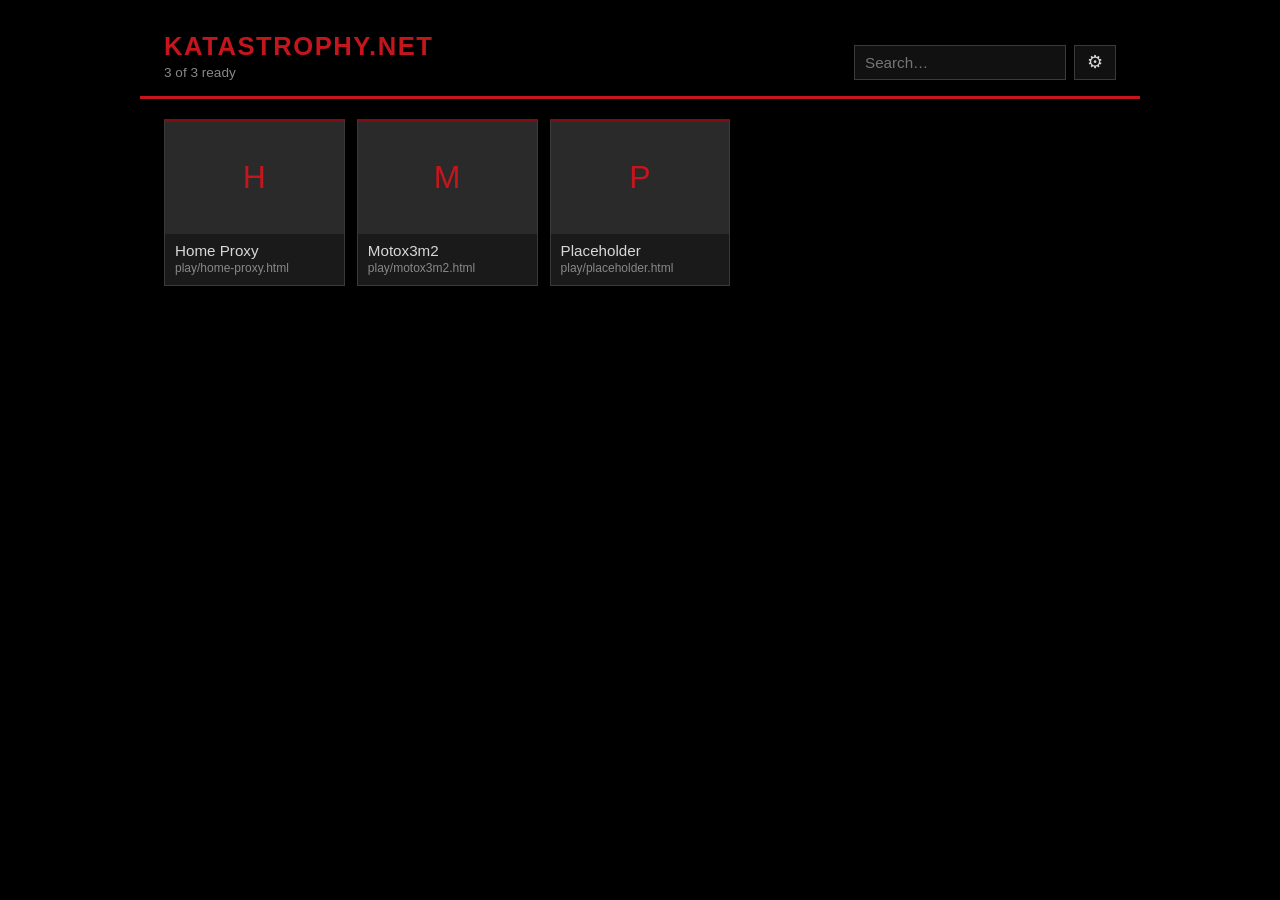
==== commit ce588f17: "Add files via upload" ====
--- a/index.html
+++ b/index.html
@@ -1,28898 +1,379 @@
-<!doctype html>
-<html lang="en">
-
-<head>
-    <!-- Vendored acorn 8.14.0 + acorn-walk 8.3.4 (MIT), minified. Powers the
-         AST-based location rewriter in the page renderer (see rewriteLocationRefs).
-         Exposes window.acorn and window.acorn.walk. -->
-    <script>
-/**
- * Minified by jsDelivr using Terser v5.19.2.
- * Original file: /npm/acorn@8.14.0/dist/acorn.js
- *
- * Do NOT use SRI with dynamically generated files! More information: https://www.jsdelivr.com/using-sri-with-dynamic-files
- */
-!function(t,e){"object"==typeof exports&&"undefined"!=typeof module?e(exports):"function"==typeof define&&define.amd?define(["exports"],e):e((t="undefined"!=typeof globalThis?globalThis:t||self).acorn={})}(this,(function(t){"use strict";var e=[509,0,227,0,150,4,294,9,1368,2,2,1,6,3,41,2,5,0,166,1,574,3,9,9,7,9,32,4,318,1,80,3,71,10,50,3,123,2,54,14,32,10,3,1,11,3,46,10,8,0,46,9,7,2,37,13,2,9,6,1,45,0,13,2,49,13,9,3,2,11,83,11,7,0,3,0,158,11,6,9,7,3,56,1,2,6,3,1,3,2,10,0,11,1,3,6,4,4,68,8,2,0,3,0,2,3,2,4,2,0,15,1,83,17,10,9,5,0,82,19,13,9,214,6,3,8,28,1,83,16,16,9,82,12,9,9,7,19,58,14,5,9,243,14,166,9,71,5,2,1,3,3,2,0,2,1,13,9,120,6,3,6,4,0,29,9,41,6,2,3,9,0,10,10,47,15,343,9,54,7,2,7,17,9,57,21,2,13,123,5,4,0,2,1,2,6,2,0,9,9,49,4,2,1,2,4,9,9,330,3,10,1,2,0,49,6,4,4,14,10,5350,0,7,14,11465,27,2343,9,87,9,39,4,60,6,26,9,535,9,470,0,2,54,8,3,82,0,12,1,19628,1,4178,9,519,45,3,22,543,4,4,5,9,7,3,6,31,3,149,2,1418,49,513,54,5,49,9,0,15,0,23,4,2,14,1361,6,2,16,3,6,2,1,2,4,101,0,161,6,10,9,357,0,62,13,499,13,245,1,2,9,726,6,110,6,6,9,4759,9,787719,239],i=[0,11,2,25,2,18,2,1,2,14,3,13,35,122,70,52,268,28,4,48,48,31,14,29,6,37,11,29,3,35,5,7,2,4,43,157,19,35,5,35,5,39,9,51,13,10,2,14,2,6,2,1,2,10,2,14,2,6,2,1,4,51,13,310,10,21,11,7,25,5,2,41,2,8,70,5,3,0,2,43,2,1,4,0,3,22,11,22,10,30,66,18,2,1,11,21,11,25,71,55,7,1,65,0,16,3,2,2,2,28,43,28,4,28,36,7,2,27,28,53,11,21,11,18,14,17,111,72,56,50,14,50,14,35,39,27,10,22,251,41,7,1,17,2,60,28,11,0,9,21,43,17,47,20,28,22,13,52,58,1,3,0,14,44,33,24,27,35,30,0,3,0,9,34,4,0,13,47,15,3,22,0,2,0,36,17,2,24,20,1,64,6,2,0,2,3,2,14,2,9,8,46,39,7,3,1,3,21,2,6,2,1,2,4,4,0,19,0,13,4,31,9,2,0,3,0,2,37,2,0,26,0,2,0,45,52,19,3,21,2,31,47,21,1,2,0,185,46,42,3,37,47,21,0,60,42,14,0,72,26,38,6,186,43,117,63,32,7,3,0,3,7,2,1,2,23,16,0,2,0,95,7,3,38,17,0,2,0,29,0,11,39,8,0,22,0,12,45,20,0,19,72,200,32,32,8,2,36,18,0,50,29,113,6,2,1,2,37,22,0,26,5,2,1,2,31,15,0,328,18,16,0,2,12,2,33,125,0,80,921,103,110,18,195,2637,96,16,1071,18,5,26,3994,6,582,6842,29,1763,568,8,30,18,78,18,29,19,47,17,3,32,20,6,18,433,44,212,63,129,74,6,0,67,12,65,1,2,0,29,6135,9,1237,42,9,8936,3,2,6,2,1,2,290,16,0,30,2,3,0,15,3,9,395,2309,106,6,12,4,8,8,9,5991,84,2,70,2,1,3,0,3,1,3,3,2,11,2,0,2,6,2,64,2,3,3,7,2,6,2,27,2,3,2,4,2,0,4,6,2,339,3,24,2,24,2,30,2,24,2,30,2,24,2,30,2,24,2,30,2,24,2,7,1845,30,7,5,262,61,147,44,11,6,17,0,322,29,19,43,485,27,229,29,3,0,496,6,2,3,2,1,2,14,2,196,60,67,8,0,1205,3,2,26,2,1,2,0,3,0,2,9,2,3,2,0,2,0,7,0,5,0,2,0,2,0,2,2,2,1,2,0,3,0,2,0,2,0,2,0,2,0,2,1,2,0,3,3,2,6,2,3,2,3,2,0,2,9,2,16,6,2,2,4,2,16,4421,42719,33,4153,7,221,3,5761,15,7472,16,621,2467,541,1507,4938,6,4191],s="ªµºÀ-ÖØ-öø-ˁˆ-ˑˠ-ˤˬˮͰ-ʹͶͷͺ-ͽͿΆΈ-ΊΌΎ-ΡΣ-ϵϷ-ҁҊ-ԯԱ-Ֆՙՠ-ֈא-תׯ-ײؠ-يٮٯٱ-ۓەۥۦۮۯۺ-ۼۿܐܒ-ܯݍ-ޥޱߊ-ߪߴߵߺࠀ-ࠕࠚࠤࠨࡀ-ࡘࡠ-ࡪࡰ-ࢇࢉ-ࢎࢠ-ࣉऄ-हऽॐक़-ॡॱ-ঀঅ-ঌএঐও-নপ-রলশ-হঽৎড়ঢ়য়-ৡৰৱৼਅ-ਊਏਐਓ-ਨਪ-ਰਲਲ਼ਵਸ਼ਸਹਖ਼-ੜਫ਼ੲ-ੴઅ-ઍએ-ઑઓ-નપ-રલળવ-હઽૐૠૡૹଅ-ଌଏଐଓ-ନପ-ରଲଳଵ-ହଽଡ଼ଢ଼ୟ-ୡୱஃஅ-ஊஎ-ஐஒ-கஙசஜஞடணதந-பம-ஹௐఅ-ఌఎ-ఐఒ-నప-హఽౘ-ౚౝౠౡಀಅ-ಌಎ-ಐಒ-ನಪ-ಳವ-ಹಽೝೞೠೡೱೲഄ-ഌഎ-ഐഒ-ഺഽൎൔ-ൖൟ-ൡൺ-ൿඅ-ඖක-නඳ-රලව-ෆก-ะาำเ-ๆກຂຄຆ-ຊຌ-ຣລວ-ະາຳຽເ-ໄໆໜ-ໟༀཀ-ཇཉ-ཬྈ-ྌက-ဪဿၐ-ၕၚ-ၝၡၥၦၮ-ၰၵ-ႁႎႠ-ჅჇჍა-ჺჼ-ቈቊ-ቍቐ-ቖቘቚ-ቝበ-ኈኊ-ኍነ-ኰኲ-ኵኸ-ኾዀዂ-ዅወ-ዖዘ-ጐጒ-ጕጘ-ፚᎀ-ᎏᎠ-Ᏽᏸ-ᏽᐁ-ᙬᙯ-ᙿᚁ-ᚚᚠ-ᛪᛮ-ᛸᜀ-ᜑᜟ-ᜱᝀ-ᝑᝠ-ᝬᝮ-ᝰក-ឳៗៜᠠ-ᡸᢀ-ᢨᢪᢰ-ᣵᤀ-ᤞᥐ-ᥭᥰ-ᥴᦀ-ᦫᦰ-ᧉᨀ-ᨖᨠ-ᩔᪧᬅ-ᬳᭅ-ᭌᮃ-ᮠᮮᮯᮺ-ᯥᰀ-ᰣᱍ-ᱏᱚ-ᱽᲀ-ᲊᲐ-ᲺᲽ-Ჿᳩ-ᳬᳮ-ᳳᳵᳶᳺᴀ-ᶿḀ-ἕἘ-Ἕἠ-ὅὈ-Ὅὐ-ὗὙὛὝὟ-ώᾀ-ᾴᾶ-ᾼιῂ-ῄῆ-ῌῐ-ΐῖ-Ίῠ-Ῥῲ-ῴῶ-ῼⁱⁿₐ-ₜℂℇℊ-ℓℕ℘-ℝℤΩℨK-ℹℼ-ℿⅅ-ⅉⅎⅠ-ↈⰀ-ⳤⳫ-ⳮⳲⳳⴀ-ⴥⴧⴭⴰ-ⵧⵯⶀ-ⶖⶠ-ⶦⶨ-ⶮⶰ-ⶶⶸ-ⶾⷀ-ⷆⷈ-ⷎⷐ-ⷖⷘ-ⷞ々-〇〡-〩〱-〵〸-〼ぁ-ゖ゛-ゟァ-ヺー-ヿㄅ-ㄯㄱ-ㆎㆠ-ㆿㇰ-ㇿ㐀-䶿一-ꒌꓐ-ꓽꔀ-ꘌꘐ-ꘟꘪꘫꙀ-ꙮꙿ-ꚝꚠ-ꛯꜗ-ꜟꜢ-ꞈꞋ-ꟍꟐꟑꟓꟕ-Ƛꟲ-ꠁꠃ-ꠅꠇ-ꠊꠌ-ꠢꡀ-ꡳꢂ-ꢳꣲ-ꣷꣻꣽꣾꤊ-ꤥꤰ-ꥆꥠ-ꥼꦄ-ꦲꧏꧠ-ꧤꧦ-ꧯꧺ-ꧾꨀ-ꨨꩀ-ꩂꩄ-ꩋꩠ-ꩶꩺꩾ-ꪯꪱꪵꪶꪹ-ꪽꫀꫂꫛ-ꫝꫠ-ꫪꫲ-ꫴꬁ-ꬆꬉ-ꬎꬑ-ꬖꬠ-ꬦꬨ-ꬮꬰ-ꭚꭜ-ꭩꭰ-ꯢ가-힣ힰ-ퟆퟋ-ퟻ豈-舘並-龎ﬀ-ﬆﬓ-ﬗיִײַ-ﬨשׁ-זּטּ-לּמּנּסּףּפּצּ-ﮱﯓ-ﴽﵐ-ﶏﶒ-ﷇﷰ-ﷻﹰ-ﹴﹶ-ﻼＡ-Ｚａ-ｚｦ-ﾾￂ-ￇￊ-ￏￒ-ￗￚ-ￜ",r={3:"abstract boolean byte char class double enum export extends final float goto implements import int interface long native package private protected public short static super synchronized throws transient volatile",5:"class enum extends super const export import",6:"enum",strict:"implements interface let package private protected public static yield",strictBind:"eval arguments"},a="break case catch continue debugger default do else finally for function if return switch throw try var while with null true false instanceof typeof void delete new in this",n={5:a,"5module":a+" export import",6:a+" const class extends export import super"},o=/^in(stanceof)?$/,h=new RegExp("["+s+"]"),p=new RegExp("["+s+"‌‍·̀-ͯ·҃-֑҇-ׇֽֿׁׂׅׄؐ-ًؚ-٩ٰۖ-ۜ۟-۪ۤۧۨ-ۭ۰-۹ܑܰ-݊ަ-ް߀-߉߫-߽߳ࠖ-࠙ࠛ-ࠣࠥ-ࠧࠩ-࡙࠭-࡛ࢗ-࢟࣊-ࣣ࣡-ःऺ-़ा-ॏ॑-ॗॢॣ०-९ঁ-ঃ়া-ৄেৈো-্ৗৢৣ০-৯৾ਁ-ਃ਼ਾ-ੂੇੈੋ-੍ੑ੦-ੱੵઁ-ઃ઼ા-ૅે-ૉો-્ૢૣ૦-૯ૺ-૿ଁ-ଃ଼ା-ୄେୈୋ-୍୕-ୗୢୣ୦-୯ஂா-ூெ-ைொ-்ௗ௦-௯ఀ-ఄ఼ా-ౄె-ైొ-్ౕౖౢౣ౦-౯ಁ-ಃ಼ಾ-ೄೆ-ೈೊ-್ೕೖೢೣ೦-೯ೳഀ-ഃ഻഼ാ-ൄെ-ൈൊ-്ൗൢൣ൦-൯ඁ-ඃ්ා-ුූෘ-ෟ෦-෯ෲෳัิ-ฺ็-๎๐-๙ັິ-ຼ່-໎໐-໙༘༙༠-༩༹༵༷༾༿ཱ-྄྆྇ྍ-ྗྙ-ྼ࿆ါ-ှ၀-၉ၖ-ၙၞ-ၠၢ-ၤၧ-ၭၱ-ၴႂ-ႍႏ-ႝ፝-፟፩-፱ᜒ-᜕ᜲ-᜴ᝒᝓᝲᝳ឴-៓៝០-៩᠋-᠍᠏-᠙ᢩᤠ-ᤫᤰ-᤻᥆-᥏᧐-᧚ᨗ-ᨛᩕ-ᩞ᩠-᩿᩼-᪉᪐-᪙᪰-᪽ᪿ-ᫎᬀ-ᬄ᬴-᭄᭐-᭙᭫-᭳ᮀ-ᮂᮡ-ᮭ᮰-᮹᯦-᯳ᰤ-᰷᱀-᱉᱐-᱙᳐-᳔᳒-᳨᳭᳴᳷-᳹᷀-᷿‌‍‿⁀⁔⃐-⃥⃜⃡-⃰⳯-⵿⳱ⷠ-〪ⷿ-゙゚〯・꘠-꘩꙯ꙴ-꙽ꚞꚟ꛰꛱ꠂ꠆ꠋꠣ-ꠧ꠬ꢀꢁꢴ-ꣅ꣐-꣙꣠-꣱ꣿ-꤉ꤦ-꤭ꥇ-꥓ꦀ-ꦃ꦳-꧀꧐-꧙ꧥ꧰-꧹ꨩ-ꨶꩃꩌꩍ꩐-꩙ꩻ-ꩽꪰꪲ-ꪴꪷꪸꪾ꪿꫁ꫫ-ꫯꫵ꫶ꯣ-ꯪ꯬꯭꯰-꯹ﬞ︀-️︠-︯︳︴﹍-﹏０-９＿･]");function c(t,e){for(var i=65536,s=0;s<e.length;s+=2){if((i+=e[s])>t)return!1;if((i+=e[s+1])>=t)return!0}return!1}function l(t,e){return t<65?36===t:t<91||(t<97?95===t:t<123||(t<=65535?t>=170&&h.test(String.fromCharCode(t)):!1!==e&&c(t,i)))}function u(t,s){return t<48?36===t:t<58||!(t<65)&&(t<91||(t<97?95===t:t<123||(t<=65535?t>=170&&p.test(String.fromCharCode(t)):!1!==s&&(c(t,i)||c(t,e)))))}var d=function(t,e){void 0===e&&(e={}),this.label=t,this.keyword=e.keyword,this.beforeExpr=!!e.beforeExpr,this.startsExpr=!!e.startsExpr,this.isLoop=!!e.isLoop,this.isAssign=!!e.isAssign,this.prefix=!!e.prefix,this.postfix=!!e.postfix,this.binop=e.binop||null,this.updateContext=null};function f(t,e){return new d(t,{beforeExpr:!0,binop:e})}var m={beforeExpr:!0},x={startsExpr:!0},g={};function v(t,e){return void 0===e&&(e={}),e.keyword=t,g[t]=new d(t,e)}var y={num:new d("num",x),regexp:new d("regexp",x),string:new d("string",x),name:new d("name",x),privateId:new d("privateId",x),eof:new d("eof"),bracketL:new d("[",{beforeExpr:!0,startsExpr:!0}),bracketR:new d("]"),braceL:new d("{",{beforeExpr:!0,startsExpr:!0}),braceR:new d("}"),parenL:new d("(",{beforeExpr:!0,startsExpr:!0}),parenR:new d(")"),comma:new d(",",m),semi:new d(";",m),colon:new d(":",m),dot:new d("."),question:new d("?",m),questionDot:new d("?."),arrow:new d("=>",m),template:new d("template"),invalidTemplate:new d("invalidTemplate"),ellipsis:new d("...",m),backQuote:new d("`",x),dollarBraceL:new d("${",{beforeExpr:!0,startsExpr:!0}),eq:new d("=",{beforeExpr:!0,isAssign:!0}),assign:new d("_=",{beforeExpr:!0,isAssign:!0}),incDec:new d("++/--",{prefix:!0,postfix:!0,startsExpr:!0}),prefix:new d("!/~",{beforeExpr:!0,prefix:!0,startsExpr:!0}),logicalOR:f("||",1),logicalAND:f("&&",2),bitwiseOR:f("|",3),bitwiseXOR:f("^",4),bitwiseAND:f("&",5),equality:f("==/!=/===/!==",6),relational:f("</>/<=/>=",7),bitShift:f("<</>>/>>>",8),plusMin:new d("+/-",{beforeExpr:!0,binop:9,prefix:!0,startsExpr:!0}),modulo:f("%",10),star:f("*",10),slash:f("/",10),starstar:new d("**",{beforeExpr:!0}),coalesce:f("??",1),_break:v("break"),_case:v("case",m),_catch:v("catch"),_continue:v("continue"),_debugger:v("debugger"),_default:v("default",m),_do:v("do",{isLoop:!0,beforeExpr:!0}),_else:v("else",m),_finally:v("finally"),_for:v("for",{isLoop:!0}),_function:v("function",x),_if:v("if"),_return:v("return",m),_switch:v("switch"),_throw:v("throw",m),_try:v("try"),_var:v("var"),_const:v("const"),_while:v("while",{isLoop:!0}),_with:v("with"),_new:v("new",{beforeExpr:!0,startsExpr:!0}),_this:v("this",x),_super:v("super",x),_class:v("class",x),_extends:v("extends",m),_export:v("export"),_import:v("import",x),_null:v("null",x),_true:v("true",x),_false:v("false",x),_in:v("in",{beforeExpr:!0,binop:7}),_instanceof:v("instanceof",{beforeExpr:!0,binop:7}),_typeof:v("typeof",{beforeExpr:!0,prefix:!0,startsExpr:!0}),_void:v("void",{beforeExpr:!0,prefix:!0,startsExpr:!0}),_delete:v("delete",{beforeExpr:!0,prefix:!0,startsExpr:!0})},b=/\r\n?|\n|\u2028|\u2029/,_=new RegExp(b.source,"g");function k(t){return 10===t||13===t||8232===t||8233===t}function S(t,e,i){void 0===i&&(i=t.length);for(var s=e;s<i;s++){var r=t.charCodeAt(s);if(k(r))return s<i-1&&13===r&&10===t.charCodeAt(s+1)?s+2:s+1}return-1}var C=/[\u1680\u2000-\u200a\u202f\u205f\u3000\ufeff]/,w=/(?:\s|\/\/.*|\/\*[^]*?\*\/)*/g,E=Object.prototype,I=E.hasOwnProperty,A=E.toString,P=Object.hasOwn||function(t,e){return I.call(t,e)},N=Array.isArray||function(t){return"[object Array]"===A.call(t)},V=Object.create(null);function T(t){return V[t]||(V[t]=new RegExp("^(?:"+t.replace(/ /g,"|")+")$"))}function L(t){return t<=65535?String.fromCharCode(t):(t-=65536,String.fromCharCode(55296+(t>>10),56320+(1023&t)))}var R=/(?:[\uD800-\uDBFF](?![\uDC00-\uDFFF])|(?:[^\uD800-\uDBFF]|^)[\uDC00-\uDFFF])/,D=function(t,e){this.line=t,this.column=e};D.prototype.offset=function(t){return new D(this.line,this.column+t)};var O=function(t,e,i){this.start=e,this.end=i,null!==t.sourceFile&&(this.source=t.sourceFile)};function B(t,e){for(var i=1,s=0;;){var r=S(t,s,e);if(r<0)return new D(i,e-s);++i,s=r}}var M={ecmaVersion:null,sourceType:"script",onInsertedSemicolon:null,onTrailingComma:null,allowReserved:null,allowReturnOutsideFunction:!1,allowImportExportEverywhere:!1,allowAwaitOutsideFunction:null,allowSuperOutsideMethod:null,allowHashBang:!1,checkPrivateFields:!0,locations:!1,onToken:null,onComment:null,ranges:!1,program:null,sourceFile:null,directSourceFile:null,preserveParens:!1},F=!1;function U(t){var e={};for(var i in M)e[i]=t&&P(t,i)?t[i]:M[i];if("latest"===e.ecmaVersion?e.ecmaVersion=1e8:null==e.ecmaVersion?(!F&&"object"==typeof console&&console.warn&&(F=!0,console.warn("Since Acorn 8.0.0, options.ecmaVersion is required.\nDefaulting to 2020, but this will stop working in the future.")),e.ecmaVersion=11):e.ecmaVersion>=2015&&(e.ecmaVersion-=2009),null==e.allowReserved&&(e.allowReserved=e.ecmaVersion<5),t&&null!=t.allowHashBang||(e.allowHashBang=e.ecmaVersion>=14),N(e.onToken)){var s=e.onToken;e.onToken=function(t){return s.push(t)}}return N(e.onComment)&&(e.onComment=function(t,e){return function(i,s,r,a,n,o){var h={type:i?"Block":"Line",value:s,start:r,end:a};t.locations&&(h.loc=new O(this,n,o)),t.ranges&&(h.range=[r,a]),e.push(h)}}(e,e.onComment)),e}var q=256;function j(t,e){return 2|(t?4:0)|(e?8:0)}var G=function(t,e,i){this.options=t=U(t),this.sourceFile=t.sourceFile,this.keywords=T(n[t.ecmaVersion>=6?6:"module"===t.sourceType?"5module":5]);var s="";!0!==t.allowReserved&&(s=r[t.ecmaVersion>=6?6:5===t.ecmaVersion?5:3],"module"===t.sourceType&&(s+=" await")),this.reservedWords=T(s);var a=(s?s+" ":"")+r.strict;this.reservedWordsStrict=T(a),this.reservedWordsStrictBind=T(a+" "+r.strictBind),this.input=String(e),this.containsEsc=!1,i?(this.pos=i,this.lineStart=this.input.lastIndexOf("\n",i-1)+1,this.curLine=this.input.slice(0,this.lineStart).split(b).length):(this.pos=this.lineStart=0,this.curLine=1),this.type=y.eof,this.value=null,this.start=this.end=this.pos,this.startLoc=this.endLoc=this.curPosition(),this.lastTokEndLoc=this.lastTokStartLoc=null,this.lastTokStart=this.lastTokEnd=this.pos,this.context=this.initialContext(),this.exprAllowed=!0,this.inModule="module"===t.sourceType,this.strict=this.inModule||this.strictDirective(this.pos),this.potentialArrowAt=-1,this.potentialArrowInForAwait=!1,this.yieldPos=this.awaitPos=this.awaitIdentPos=0,this.labels=[],this.undefinedExports=Object.create(null),0===this.pos&&t.allowHashBang&&"#!"===this.input.slice(0,2)&&this.skipLineComment(2),this.scopeStack=[],this.enterScope(1),this.regexpState=null,this.privateNameStack=[]},H={inFunction:{configurable:!0},inGenerator:{configurable:!0},inAsync:{configurable:!0},canAwait:{configurable:!0},allowSuper:{configurable:!0},allowDirectSuper:{configurable:!0},treatFunctionsAsVar:{configurable:!0},allowNewDotTarget:{configurable:!0},inClassStaticBlock:{configurable:!0}};G.prototype.parse=function(){var t=this.options.program||this.startNode();return this.nextToken(),this.parseTopLevel(t)},H.inFunction.get=function(){return(2&this.currentVarScope().flags)>0},H.inGenerator.get=function(){return(8&this.currentVarScope().flags)>0&&!this.currentVarScope().inClassFieldInit},H.inAsync.get=function(){return(4&this.currentVarScope().flags)>0&&!this.currentVarScope().inClassFieldInit},H.canAwait.get=function(){for(var t=this.scopeStack.length-1;t>=0;t--){var e=this.scopeStack[t];if(e.inClassFieldInit||e.flags&q)return!1;if(2&e.flags)return(4&e.flags)>0}return this.inModule&&this.options.ecmaVersion>=13||this.options.allowAwaitOutsideFunction},H.allowSuper.get=function(){var t=this.currentThisScope(),e=t.flags,i=t.inClassFieldInit;return(64&e)>0||i||this.options.allowSuperOutsideMethod},H.allowDirectSuper.get=function(){return(128&this.currentThisScope().flags)>0},H.treatFunctionsAsVar.get=function(){return this.treatFunctionsAsVarInScope(this.currentScope())},H.allowNewDotTarget.get=function(){var t=this.currentThisScope(),e=t.flags,i=t.inClassFieldInit;return(258&e)>0||i},H.inClassStaticBlock.get=function(){return(this.currentVarScope().flags&q)>0},G.extend=function(){for(var t=[],e=arguments.length;e--;)t[e]=arguments[e];for(var i=this,s=0;s<t.length;s++)i=t[s](i);return i},G.parse=function(t,e){return new this(e,t).parse()},G.parseExpressionAt=function(t,e,i){var s=new this(i,t,e);return s.nextToken(),s.parseExpression()},G.tokenizer=function(t,e){return new this(e,t)},Object.defineProperties(G.prototype,H);var W=G.prototype,z=/^(?:'((?:\\[^]|[^'\\])*?)'|"((?:\\[^]|[^"\\])*?)")/;W.strictDirective=function(t){if(this.options.ecmaVersion<5)return!1;for(;;){w.lastIndex=t,t+=w.exec(this.input)[0].length;var e=z.exec(this.input.slice(t));if(!e)return!1;if("use strict"===(e[1]||e[2])){w.lastIndex=t+e[0].length;var i=w.exec(this.input),s=i.index+i[0].length,r=this.input.charAt(s);return";"===r||"}"===r||b.test(i[0])&&!(/[(`.[+\-/*%<>=,?^&]/.test(r)||"!"===r&&"="===this.input.charAt(s+1))}t+=e[0].length,w.lastIndex=t,t+=w.exec(this.input)[0].length,";"===this.input[t]&&t++}},W.eat=function(t){return this.type===t&&(this.next(),!0)},W.isContextual=function(t){return this.type===y.name&&this.value===t&&!this.containsEsc},W.eatContextual=function(t){return!!this.isContextual(t)&&(this.next(),!0)},W.expectContextual=function(t){this.eatContextual(t)||this.unexpected()},W.canInsertSemicolon=function(){return this.type===y.eof||this.type===y.braceR||b.test(this.input.slice(this.lastTokEnd,this.start))},W.insertSemicolon=function(){if(this.canInsertSemicolon())return this.options.onInsertedSemicolon&&this.options.onInsertedSemicolon(this.lastTokEnd,this.lastTokEndLoc),!0},W.semicolon=function(){this.eat(y.semi)||this.insertSemicolon()||this.unexpected()},W.afterTrailingComma=function(t,e){if(this.type===t)return this.options.onTrailingComma&&this.options.onTrailingComma(this.lastTokStart,this.lastTokStartLoc),e||this.next(),!0},W.expect=function(t){this.eat(t)||this.unexpected()},W.unexpected=function(t){this.raise(null!=t?t:this.start,"Unexpected token")};var K=function(){this.shorthandAssign=this.trailingComma=this.parenthesizedAssign=this.parenthesizedBind=this.doubleProto=-1};W.checkPatternErrors=function(t,e){if(t){t.trailingComma>-1&&this.raiseRecoverable(t.trailingComma,"Comma is not permitted after the rest element");var i=e?t.parenthesizedAssign:t.parenthesizedBind;i>-1&&this.raiseRecoverable(i,e?"Assigning to rvalue":"Parenthesized pattern")}},W.checkExpressionErrors=function(t,e){if(!t)return!1;var i=t.shorthandAssign,s=t.doubleProto;if(!e)return i>=0||s>=0;i>=0&&this.raise(i,"Shorthand property assignments are valid only in destructuring patterns"),s>=0&&this.raiseRecoverable(s,"Redefinition of __proto__ property")},W.checkYieldAwaitInDefaultParams=function(){this.yieldPos&&(!this.awaitPos||this.yieldPos<this.awaitPos)&&this.raise(this.yieldPos,"Yield expression cannot be a default value"),this.awaitPos&&this.raise(this.awaitPos,"Await expression cannot be a default value")},W.isSimpleAssignTarget=function(t){return"ParenthesizedExpression"===t.type?this.isSimpleAssignTarget(t.expression):"Identifier"===t.type||"MemberExpression"===t.type};var Q=G.prototype;Q.parseTopLevel=function(t){var e=Object.create(null);for(t.body||(t.body=[]);this.type!==y.eof;){var i=this.parseStatement(null,!0,e);t.body.push(i)}if(this.inModule)for(var s=0,r=Object.keys(this.undefinedExports);s<r.length;s+=1){var a=r[s];this.raiseRecoverable(this.undefinedExports[a].start,"Export '"+a+"' is not defined")}return this.adaptDirectivePrologue(t.body),this.next(),t.sourceType=this.options.sourceType,this.finishNode(t,"Program")};var Y={kind:"loop"},X={kind:"switch"};Q.isLet=function(t){if(this.options.ecmaVersion<6||!this.isContextual("let"))return!1;w.lastIndex=this.pos;var e=w.exec(this.input),i=this.pos+e[0].length,s=this.input.charCodeAt(i);if(91===s||92===s)return!0;if(t)return!1;if(123===s||s>55295&&s<56320)return!0;if(l(s,!0)){for(var r=i+1;u(s=this.input.charCodeAt(r),!0);)++r;if(92===s||s>55295&&s<56320)return!0;var a=this.input.slice(i,r);if(!o.test(a))return!0}return!1},Q.isAsyncFunction=function(){if(this.options.ecmaVersion<8||!this.isContextual("async"))return!1;w.lastIndex=this.pos;var t,e=w.exec(this.input),i=this.pos+e[0].length;return!(b.test(this.input.slice(this.pos,i))||"function"!==this.input.slice(i,i+8)||i+8!==this.input.length&&(u(t=this.input.charCodeAt(i+8))||t>55295&&t<56320))},Q.parseStatement=function(t,e,i){var s,r=this.type,a=this.startNode();switch(this.isLet(t)&&(r=y._var,s="let"),r){case y._break:case y._continue:return this.parseBreakContinueStatement(a,r.keyword);case y._debugger:return this.parseDebuggerStatement(a);case y._do:return this.parseDoStatement(a);case y._for:return this.parseForStatement(a);case y._function:return t&&(this.strict||"if"!==t&&"label"!==t)&&this.options.ecmaVersion>=6&&this.unexpected(),this.parseFunctionStatement(a,!1,!t);case y._class:return t&&this.unexpected(),this.parseClass(a,!0);case y._if:return this.parseIfStatement(a);case y._return:return this.parseReturnStatement(a);case y._switch:return this.parseSwitchStatement(a);case y._throw:return this.parseThrowStatement(a);case y._try:return this.parseTryStatement(a);case y._const:case y._var:return s=s||this.value,t&&"var"!==s&&this.unexpected(),this.parseVarStatement(a,s);case y._while:return this.parseWhileStatement(a);case y._with:return this.parseWithStatement(a);case y.braceL:return this.parseBlock(!0,a);case y.semi:return this.parseEmptyStatement(a);case y._export:case y._import:if(this.options.ecmaVersion>10&&r===y._import){w.lastIndex=this.pos;var n=w.exec(this.input),o=this.pos+n[0].length,h=this.input.charCodeAt(o);if(40===h||46===h)return this.parseExpressionStatement(a,this.parseExpression())}return this.options.allowImportExportEverywhere||(e||this.raise(this.start,"'import' and 'export' may only appear at the top level"),this.inModule||this.raise(this.start,"'import' and 'export' may appear only with 'sourceType: module'")),r===y._import?this.parseImport(a):this.parseExport(a,i);default:if(this.isAsyncFunction())return t&&this.unexpected(),this.next(),this.parseFunctionStatement(a,!0,!t);var p=this.value,c=this.parseExpression();return r===y.name&&"Identifier"===c.type&&this.eat(y.colon)?this.parseLabeledStatement(a,p,c,t):this.parseExpressionStatement(a,c)}},Q.parseBreakContinueStatement=function(t,e){var i="break"===e;this.next(),this.eat(y.semi)||this.insertSemicolon()?t.label=null:this.type!==y.name?this.unexpected():(t.label=this.parseIdent(),this.semicolon());for(var s=0;s<this.labels.length;++s){var r=this.labels[s];if(null==t.label||r.name===t.label.name){if(null!=r.kind&&(i||"loop"===r.kind))break;if(t.label&&i)break}}return s===this.labels.length&&this.raise(t.start,"Unsyntactic "+e),this.finishNode(t,i?"BreakStatement":"ContinueStatement")},Q.parseDebuggerStatement=function(t){return this.next(),this.semicolon(),this.finishNode(t,"DebuggerStatement")},Q.parseDoStatement=function(t){return this.next(),this.labels.push(Y),t.body=this.parseStatement("do"),this.labels.pop(),this.expect(y._while),t.test=this.parseParenExpression(),this.options.ecmaVersion>=6?this.eat(y.semi):this.semicolon(),this.finishNode(t,"DoWhileStatement")},Q.parseForStatement=function(t){this.next();var e=this.options.ecmaVersion>=9&&this.canAwait&&this.eatContextual("await")?this.lastTokStart:-1;if(this.labels.push(Y),this.enterScope(0),this.expect(y.parenL),this.type===y.semi)return e>-1&&this.unexpected(e),this.parseFor(t,null);var i=this.isLet();if(this.type===y._var||this.type===y._const||i){var s=this.startNode(),r=i?"let":this.value;return this.next(),this.parseVar(s,!0,r),this.finishNode(s,"VariableDeclaration"),(this.type===y._in||this.options.ecmaVersion>=6&&this.isContextual("of"))&&1===s.declarations.length?(this.options.ecmaVersion>=9&&(this.type===y._in?e>-1&&this.unexpected(e):t.await=e>-1),this.parseForIn(t,s)):(e>-1&&this.unexpected(e),this.parseFor(t,s))}var a=this.isContextual("let"),n=!1,o=this.containsEsc,h=new K,p=this.start,c=e>-1?this.parseExprSubscripts(h,"await"):this.parseExpression(!0,h);return this.type===y._in||(n=this.options.ecmaVersion>=6&&this.isContextual("of"))?(e>-1?(this.type===y._in&&this.unexpected(e),t.await=!0):n&&this.options.ecmaVersion>=8&&(c.start!==p||o||"Identifier"!==c.type||"async"!==c.name?this.options.ecmaVersion>=9&&(t.await=!1):this.unexpected()),a&&n&&this.raise(c.start,"The left-hand side of a for-of loop may not start with 'let'."),this.toAssignable(c,!1,h),this.checkLValPattern(c),this.parseForIn(t,c)):(this.checkExpressionErrors(h,!0),e>-1&&this.unexpected(e),this.parseFor(t,c))},Q.parseFunctionStatement=function(t,e,i){return this.next(),this.parseFunction(t,$|(i?0:J),!1,e)},Q.parseIfStatement=function(t){return this.next(),t.test=this.parseParenExpression(),t.consequent=this.parseStatement("if"),t.alternate=this.eat(y._else)?this.parseStatement("if"):null,this.finishNode(t,"IfStatement")},Q.parseReturnStatement=function(t){return this.inFunction||this.options.allowReturnOutsideFunction||this.raise(this.start,"'return' outside of function"),this.next(),this.eat(y.semi)||this.insertSemicolon()?t.argument=null:(t.argument=this.parseExpression(),this.semicolon()),this.finishNode(t,"ReturnStatement")},Q.parseSwitchStatement=function(t){var e;this.next(),t.discriminant=this.parseParenExpression(),t.cases=[],this.expect(y.braceL),this.labels.push(X),this.enterScope(0);for(var i=!1;this.type!==y.braceR;)if(this.type===y._case||this.type===y._default){var s=this.type===y._case;e&&this.finishNode(e,"SwitchCase"),t.cases.push(e=this.startNode()),e.consequent=[],this.next(),s?e.test=this.parseExpression():(i&&this.raiseRecoverable(this.lastTokStart,"Multiple default clauses"),i=!0,e.test=null),this.expect(y.colon)}else e||this.unexpected(),e.consequent.push(this.parseStatement(null));return this.exitScope(),e&&this.finishNode(e,"SwitchCase"),this.next(),this.labels.pop(),this.finishNode(t,"SwitchStatement")},Q.parseThrowStatement=function(t){return this.next(),b.test(this.input.slice(this.lastTokEnd,this.start))&&this.raise(this.lastTokEnd,"Illegal newline after throw"),t.argument=this.parseExpression(),this.semicolon(),this.finishNode(t,"ThrowStatement")};var Z=[];Q.parseCatchClauseParam=function(){var t=this.parseBindingAtom(),e="Identifier"===t.type;return this.enterScope(e?32:0),this.checkLValPattern(t,e?4:2),this.expect(y.parenR),t},Q.parseTryStatement=function(t){if(this.next(),t.block=this.parseBlock(),t.handler=null,this.type===y._catch){var e=this.startNode();this.next(),this.eat(y.parenL)?e.param=this.parseCatchClauseParam():(this.options.ecmaVersion<10&&this.unexpected(),e.param=null,this.enterScope(0)),e.body=this.parseBlock(!1),this.exitScope(),t.handler=this.finishNode(e,"CatchClause")}return t.finalizer=this.eat(y._finally)?this.parseBlock():null,t.handler||t.finalizer||this.raise(t.start,"Missing catch or finally clause"),this.finishNode(t,"TryStatement")},Q.parseVarStatement=function(t,e,i){return this.next(),this.parseVar(t,!1,e,i),this.semicolon(),this.finishNode(t,"VariableDeclaration")},Q.parseWhileStatement=function(t){return this.next(),t.test=this.parseParenExpression(),this.labels.push(Y),t.body=this.parseStatement("while"),this.labels.pop(),this.finishNode(t,"WhileStatement")},Q.parseWithStatement=function(t){return this.strict&&this.raise(this.start,"'with' in strict mode"),this.next(),t.object=this.parseParenExpression(),t.body=this.parseStatement("with"),this.finishNode(t,"WithStatement")},Q.parseEmptyStatement=function(t){return this.next(),this.finishNode(t,"EmptyStatement")},Q.parseLabeledStatement=function(t,e,i,s){for(var r=0,a=this.labels;r<a.length;r+=1){a[r].name===e&&this.raise(i.start,"Label '"+e+"' is already declared")}for(var n=this.type.isLoop?"loop":this.type===y._switch?"switch":null,o=this.labels.length-1;o>=0;o--){var h=this.labels[o];if(h.statementStart!==t.start)break;h.statementStart=this.start,h.kind=n}return this.labels.push({name:e,kind:n,statementStart:this.start}),t.body=this.parseStatement(s?-1===s.indexOf("label")?s+"label":s:"label"),this.labels.pop(),t.label=i,this.finishNode(t,"LabeledStatement")},Q.parseExpressionStatement=function(t,e){return t.expression=e,this.semicolon(),this.finishNode(t,"ExpressionStatement")},Q.parseBlock=function(t,e,i){for(void 0===t&&(t=!0),void 0===e&&(e=this.startNode()),e.body=[],this.expect(y.braceL),t&&this.enterScope(0);this.type!==y.braceR;){var s=this.parseStatement(null);e.body.push(s)}return i&&(this.strict=!1),this.next(),t&&this.exitScope(),this.finishNode(e,"BlockStatement")},Q.parseFor=function(t,e){return t.init=e,this.expect(y.semi),t.test=this.type===y.semi?null:this.parseExpression(),this.expect(y.semi),t.update=this.type===y.parenR?null:this.parseExpression(),this.expect(y.parenR),t.body=this.parseStatement("for"),this.exitScope(),this.labels.pop(),this.finishNode(t,"ForStatement")},Q.parseForIn=function(t,e){var i=this.type===y._in;return this.next(),"VariableDeclaration"===e.type&&null!=e.declarations[0].init&&(!i||this.options.ecmaVersion<8||this.strict||"var"!==e.kind||"Identifier"!==e.declarations[0].id.type)&&this.raise(e.start,(i?"for-in":"for-of")+" loop variable declaration may not have an initializer"),t.left=e,t.right=i?this.parseExpression():this.parseMaybeAssign(),this.expect(y.parenR),t.body=this.parseStatement("for"),this.exitScope(),this.labels.pop(),this.finishNode(t,i?"ForInStatement":"ForOfStatement")},Q.parseVar=function(t,e,i,s){for(t.declarations=[],t.kind=i;;){var r=this.startNode();if(this.parseVarId(r,i),this.eat(y.eq)?r.init=this.parseMaybeAssign(e):s||"const"!==i||this.type===y._in||this.options.ecmaVersion>=6&&this.isContextual("of")?s||"Identifier"===r.id.type||e&&(this.type===y._in||this.isContextual("of"))?r.init=null:this.raise(this.lastTokEnd,"Complex binding patterns require an initialization value"):this.unexpected(),t.declarations.push(this.finishNode(r,"VariableDeclarator")),!this.eat(y.comma))break}return t},Q.parseVarId=function(t,e){t.id=this.parseBindingAtom(),this.checkLValPattern(t.id,"var"===e?1:2,!1)};var $=1,J=2;function tt(t,e){var i=e.key.name,s=t[i],r="true";return"MethodDefinition"!==e.type||"get"!==e.kind&&"set"!==e.kind||(r=(e.static?"s":"i")+e.kind),"iget"===s&&"iset"===r||"iset"===s&&"iget"===r||"sget"===s&&"sset"===r||"sset"===s&&"sget"===r?(t[i]="true",!1):!!s||(t[i]=r,!1)}function et(t,e){var i=t.computed,s=t.key;return!i&&("Identifier"===s.type&&s.name===e||"Literal"===s.type&&s.value===e)}Q.parseFunction=function(t,e,i,s,r){this.initFunction(t),(this.options.ecmaVersion>=9||this.options.ecmaVersion>=6&&!s)&&(this.type===y.star&&e&J&&this.unexpected(),t.generator=this.eat(y.star)),this.options.ecmaVersion>=8&&(t.async=!!s),e&$&&(t.id=4&e&&this.type!==y.name?null:this.parseIdent(),!t.id||e&J||this.checkLValSimple(t.id,this.strict||t.generator||t.async?this.treatFunctionsAsVar?1:2:3));var a=this.yieldPos,n=this.awaitPos,o=this.awaitIdentPos;return this.yieldPos=0,this.awaitPos=0,this.awaitIdentPos=0,this.enterScope(j(t.async,t.generator)),e&$||(t.id=this.type===y.name?this.parseIdent():null),this.parseFunctionParams(t),this.parseFunctionBody(t,i,!1,r),this.yieldPos=a,this.awaitPos=n,this.awaitIdentPos=o,this.finishNode(t,e&$?"FunctionDeclaration":"FunctionExpression")},Q.parseFunctionParams=function(t){this.expect(y.parenL),t.params=this.parseBindingList(y.parenR,!1,this.options.ecmaVersion>=8),this.checkYieldAwaitInDefaultParams()},Q.parseClass=function(t,e){this.next();var i=this.strict;this.strict=!0,this.parseClassId(t,e),this.parseClassSuper(t);var s=this.enterClassBody(),r=this.startNode(),a=!1;for(r.body=[],this.expect(y.braceL);this.type!==y.braceR;){var n=this.parseClassElement(null!==t.superClass);n&&(r.body.push(n),"MethodDefinition"===n.type&&"constructor"===n.kind?(a&&this.raiseRecoverable(n.start,"Duplicate constructor in the same class"),a=!0):n.key&&"PrivateIdentifier"===n.key.type&&tt(s,n)&&this.raiseRecoverable(n.key.start,"Identifier '#"+n.key.name+"' has already been declared"))}return this.strict=i,this.next(),t.body=this.finishNode(r,"ClassBody"),this.exitClassBody(),this.finishNode(t,e?"ClassDeclaration":"ClassExpression")},Q.parseClassElement=function(t){if(this.eat(y.semi))return null;var e=this.options.ecmaVersion,i=this.startNode(),s="",r=!1,a=!1,n="method",o=!1;if(this.eatContextual("static")){if(e>=13&&this.eat(y.braceL))return this.parseClassStaticBlock(i),i;this.isClassElementNameStart()||this.type===y.star?o=!0:s="static"}if(i.static=o,!s&&e>=8&&this.eatContextual("async")&&(!this.isClassElementNameStart()&&this.type!==y.star||this.canInsertSemicolon()?s="async":a=!0),!s&&(e>=9||!a)&&this.eat(y.star)&&(r=!0),!s&&!a&&!r){var h=this.value;(this.eatContextual("get")||this.eatContextual("set"))&&(this.isClassElementNameStart()?n=h:s=h)}if(s?(i.computed=!1,i.key=this.startNodeAt(this.lastTokStart,this.lastTokStartLoc),i.key.name=s,this.finishNode(i.key,"Identifier")):this.parseClassElementName(i),e<13||this.type===y.parenL||"method"!==n||r||a){var p=!i.static&&et(i,"constructor"),c=p&&t;p&&"method"!==n&&this.raise(i.key.start,"Constructor can't have get/set modifier"),i.kind=p?"constructor":n,this.parseClassMethod(i,r,a,c)}else this.parseClassField(i);return i},Q.isClassElementNameStart=function(){return this.type===y.name||this.type===y.privateId||this.type===y.num||this.type===y.string||this.type===y.bracketL||this.type.keyword},Q.parseClassElementName=function(t){this.type===y.privateId?("constructor"===this.value&&this.raise(this.start,"Classes can't have an element named '#constructor'"),t.computed=!1,t.key=this.parsePrivateIdent()):this.parsePropertyName(t)},Q.parseClassMethod=function(t,e,i,s){var r=t.key;"constructor"===t.kind?(e&&this.raise(r.start,"Constructor can't be a generator"),i&&this.raise(r.start,"Constructor can't be an async method")):t.static&&et(t,"prototype")&&this.raise(r.start,"Classes may not have a static property named prototype");var a=t.value=this.parseMethod(e,i,s);return"get"===t.kind&&0!==a.params.length&&this.raiseRecoverable(a.start,"getter should have no params"),"set"===t.kind&&1!==a.params.length&&this.raiseRecoverable(a.start,"setter should have exactly one param"),"set"===t.kind&&"RestElement"===a.params[0].type&&this.raiseRecoverable(a.params[0].start,"Setter cannot use rest params"),this.finishNode(t,"MethodDefinition")},Q.parseClassField=function(t){if(et(t,"constructor")?this.raise(t.key.start,"Classes can't have a field named 'constructor'"):t.static&&et(t,"prototype")&&this.raise(t.key.start,"Classes can't have a static field named 'prototype'"),this.eat(y.eq)){var e=this.currentThisScope(),i=e.inClassFieldInit;e.inClassFieldInit=!0,t.value=this.parseMaybeAssign(),e.inClassFieldInit=i}else t.value=null;return this.semicolon(),this.finishNode(t,"PropertyDefinition")},Q.parseClassStaticBlock=function(t){t.body=[];var e=this.labels;for(this.labels=[],this.enterScope(320);this.type!==y.braceR;){var i=this.parseStatement(null);t.body.push(i)}return this.next(),this.exitScope(),this.labels=e,this.finishNode(t,"StaticBlock")},Q.parseClassId=function(t,e){this.type===y.name?(t.id=this.parseIdent(),e&&this.checkLValSimple(t.id,2,!1)):(!0===e&&this.unexpected(),t.id=null)},Q.parseClassSuper=function(t){t.superClass=this.eat(y._extends)?this.parseExprSubscripts(null,!1):null},Q.enterClassBody=function(){var t={declared:Object.create(null),used:[]};return this.privateNameStack.push(t),t.declared},Q.exitClassBody=function(){var t=this.privateNameStack.pop(),e=t.declared,i=t.used;if(this.options.checkPrivateFields)for(var s=this.privateNameStack.length,r=0===s?null:this.privateNameStack[s-1],a=0;a<i.length;++a){var n=i[a];P(e,n.name)||(r?r.used.push(n):this.raiseRecoverable(n.start,"Private field '#"+n.name+"' must be declared in an enclosing class"))}},Q.parseExportAllDeclaration=function(t,e){return this.options.ecmaVersion>=11&&(this.eatContextual("as")?(t.exported=this.parseModuleExportName(),this.checkExport(e,t.exported,this.lastTokStart)):t.exported=null),this.expectContextual("from"),this.type!==y.string&&this.unexpected(),t.source=this.parseExprAtom(),this.options.ecmaVersion>=16&&(t.attributes=this.parseWithClause()),this.semicolon(),this.finishNode(t,"ExportAllDeclaration")},Q.parseExport=function(t,e){if(this.next(),this.eat(y.star))return this.parseExportAllDeclaration(t,e);if(this.eat(y._default))return this.checkExport(e,"default",this.lastTokStart),t.declaration=this.parseExportDefaultDeclaration(),this.finishNode(t,"ExportDefaultDeclaration");if(this.shouldParseExportStatement())t.declaration=this.parseExportDeclaration(t),"VariableDeclaration"===t.declaration.type?this.checkVariableExport(e,t.declaration.declarations):this.checkExport(e,t.declaration.id,t.declaration.id.start),t.specifiers=[],t.source=null;else{if(t.declaration=null,t.specifiers=this.parseExportSpecifiers(e),this.eatContextual("from"))this.type!==y.string&&this.unexpected(),t.source=this.parseExprAtom(),this.options.ecmaVersion>=16&&(t.attributes=this.parseWithClause());else{for(var i=0,s=t.specifiers;i<s.length;i+=1){var r=s[i];this.checkUnreserved(r.local),this.checkLocalExport(r.local),"Literal"===r.local.type&&this.raise(r.local.start,"A string literal cannot be used as an exported binding without `from`.")}t.source=null}this.semicolon()}return this.finishNode(t,"ExportNamedDeclaration")},Q.parseExportDeclaration=function(t){return this.parseStatement(null)},Q.parseExportDefaultDeclaration=function(){var t;if(this.type===y._function||(t=this.isAsyncFunction())){var e=this.startNode();return this.next(),t&&this.next(),this.parseFunction(e,4|$,!1,t)}if(this.type===y._class){var i=this.startNode();return this.parseClass(i,"nullableID")}var s=this.parseMaybeAssign();return this.semicolon(),s},Q.checkExport=function(t,e,i){t&&("string"!=typeof e&&(e="Identifier"===e.type?e.name:e.value),P(t,e)&&this.raiseRecoverable(i,"Duplicate export '"+e+"'"),t[e]=!0)},Q.checkPatternExport=function(t,e){var i=e.type;if("Identifier"===i)this.checkExport(t,e,e.start);else if("ObjectPattern"===i)for(var s=0,r=e.properties;s<r.length;s+=1){var a=r[s];this.checkPatternExport(t,a)}else if("ArrayPattern"===i)for(var n=0,o=e.elements;n<o.length;n+=1){var h=o[n];h&&this.checkPatternExport(t,h)}else"Property"===i?this.checkPatternExport(t,e.value):"AssignmentPattern"===i?this.checkPatternExport(t,e.left):"RestElement"===i&&this.checkPatternExport(t,e.argument)},Q.checkVariableExport=function(t,e){if(t)for(var i=0,s=e;i<s.length;i+=1){var r=s[i];this.checkPatternExport(t,r.id)}},Q.shouldParseExportStatement=function(){return"var"===this.type.keyword||"const"===this.type.keyword||"class"===this.type.keyword||"function"===this.type.keyword||this.isLet()||this.isAsyncFunction()},Q.parseExportSpecifier=function(t){var e=this.startNode();return e.local=this.parseModuleExportName(),e.exported=this.eatContextual("as")?this.parseModuleExportName():e.local,this.checkExport(t,e.exported,e.exported.start),this.finishNode(e,"ExportSpecifier")},Q.parseExportSpecifiers=function(t){var e=[],i=!0;for(this.expect(y.braceL);!this.eat(y.braceR);){if(i)i=!1;else if(this.expect(y.comma),this.afterTrailingComma(y.braceR))break;e.push(this.parseExportSpecifier(t))}return e},Q.parseImport=function(t){return this.next(),this.type===y.string?(t.specifiers=Z,t.source=this.parseExprAtom()):(t.specifiers=this.parseImportSpecifiers(),this.expectContextual("from"),t.source=this.type===y.string?this.parseExprAtom():this.unexpected()),this.options.ecmaVersion>=16&&(t.attributes=this.parseWithClause()),this.semicolon(),this.finishNode(t,"ImportDeclaration")},Q.parseImportSpecifier=function(){var t=this.startNode();return t.imported=this.parseModuleExportName(),this.eatContextual("as")?t.local=this.parseIdent():(this.checkUnreserved(t.imported),t.local=t.imported),this.checkLValSimple(t.local,2),this.finishNode(t,"ImportSpecifier")},Q.parseImportDefaultSpecifier=function(){var t=this.startNode();return t.local=this.parseIdent(),this.checkLValSimple(t.local,2),this.finishNode(t,"ImportDefaultSpecifier")},Q.parseImportNamespaceSpecifier=function(){var t=this.startNode();return this.next(),this.expectContextual("as"),t.local=this.parseIdent(),this.checkLValSimple(t.local,2),this.finishNode(t,"ImportNamespaceSpecifier")},Q.parseImportSpecifiers=function(){var t=[],e=!0;if(this.type===y.name&&(t.push(this.parseImportDefaultSpecifier()),!this.eat(y.comma)))return t;if(this.type===y.star)return t.push(this.parseImportNamespaceSpecifier()),t;for(this.expect(y.braceL);!this.eat(y.braceR);){if(e)e=!1;else if(this.expect(y.comma),this.afterTrailingComma(y.braceR))break;t.push(this.parseImportSpecifier())}return t},Q.parseWithClause=function(){var t=[];if(!this.eat(y._with))return t;this.expect(y.braceL);for(var e={},i=!0;!this.eat(y.braceR);){if(i)i=!1;else if(this.expect(y.comma),this.afterTrailingComma(y.braceR))break;var s=this.parseImportAttribute(),r="Identifier"===s.key.type?s.key.name:s.key.value;P(e,r)&&this.raiseRecoverable(s.key.start,"Duplicate attribute key '"+r+"'"),e[r]=!0,t.push(s)}return t},Q.parseImportAttribute=function(){var t=this.startNode();return t.key=this.type===y.string?this.parseExprAtom():this.parseIdent("never"!==this.options.allowReserved),this.expect(y.colon),this.type!==y.string&&this.unexpected(),t.value=this.parseExprAtom(),this.finishNode(t,"ImportAttribute")},Q.parseModuleExportName=function(){if(this.options.ecmaVersion>=13&&this.type===y.string){var t=this.parseLiteral(this.value);return R.test(t.value)&&this.raise(t.start,"An export name cannot include a lone surrogate."),t}return this.parseIdent(!0)},Q.adaptDirectivePrologue=function(t){for(var e=0;e<t.length&&this.isDirectiveCandidate(t[e]);++e)t[e].directive=t[e].expression.raw.slice(1,-1)},Q.isDirectiveCandidate=function(t){return this.options.ecmaVersion>=5&&"ExpressionStatement"===t.type&&"Literal"===t.expression.type&&"string"==typeof t.expression.value&&('"'===this.input[t.start]||"'"===this.input[t.start])};var it=G.prototype;it.toAssignable=function(t,e,i){if(this.options.ecmaVersion>=6&&t)switch(t.type){case"Identifier":this.inAsync&&"await"===t.name&&this.raise(t.start,"Cannot use 'await' as identifier inside an async function");break;case"ObjectPattern":case"ArrayPattern":case"AssignmentPattern":case"RestElement":break;case"ObjectExpression":t.type="ObjectPattern",i&&this.checkPatternErrors(i,!0);for(var s=0,r=t.properties;s<r.length;s+=1){var a=r[s];this.toAssignable(a,e),"RestElement"!==a.type||"ArrayPattern"!==a.argument.type&&"ObjectPattern"!==a.argument.type||this.raise(a.argument.start,"Unexpected token")}break;case"Property":"init"!==t.kind&&this.raise(t.key.start,"Object pattern can't contain getter or setter"),this.toAssignable(t.value,e);break;case"ArrayExpression":t.type="ArrayPattern",i&&this.checkPatternErrors(i,!0),this.toAssignableList(t.elements,e);break;case"SpreadElement":t.type="RestElement",this.toAssignable(t.argument,e),"AssignmentPattern"===t.argument.type&&this.raise(t.argument.start,"Rest elements cannot have a default value");break;case"AssignmentExpression":"="!==t.operator&&this.raise(t.left.end,"Only '=' operator can be used for specifying default value."),t.type="AssignmentPattern",delete t.operator,this.toAssignable(t.left,e);break;case"ParenthesizedExpression":this.toAssignable(t.expression,e,i);break;case"ChainExpression":this.raiseRecoverable(t.start,"Optional chaining cannot appear in left-hand side");break;case"MemberExpression":if(!e)break;default:this.raise(t.start,"Assigning to rvalue")}else i&&this.checkPatternErrors(i,!0);return t},it.toAssignableList=function(t,e){for(var i=t.length,s=0;s<i;s++){var r=t[s];r&&this.toAssignable(r,e)}if(i){var a=t[i-1];6===this.options.ecmaVersion&&e&&a&&"RestElement"===a.type&&"Identifier"!==a.argument.type&&this.unexpected(a.argument.start)}return t},it.parseSpread=function(t){var e=this.startNode();return this.next(),e.argument=this.parseMaybeAssign(!1,t),this.finishNode(e,"SpreadElement")},it.parseRestBinding=function(){var t=this.startNode();return this.next(),6===this.options.ecmaVersion&&this.type!==y.name&&this.unexpected(),t.argument=this.parseBindingAtom(),this.finishNode(t,"RestElement")},it.parseBindingAtom=function(){if(this.options.ecmaVersion>=6)switch(this.type){case y.bracketL:var t=this.startNode();return this.next(),t.elements=this.parseBindingList(y.bracketR,!0,!0),this.finishNode(t,"ArrayPattern");case y.braceL:return this.parseObj(!0)}return this.parseIdent()},it.parseBindingList=function(t,e,i,s){for(var r=[],a=!0;!this.eat(t);)if(a?a=!1:this.expect(y.comma),e&&this.type===y.comma)r.push(null);else{if(i&&this.afterTrailingComma(t))break;if(this.type===y.ellipsis){var n=this.parseRestBinding();this.parseBindingListItem(n),r.push(n),this.type===y.comma&&this.raiseRecoverable(this.start,"Comma is not permitted after the rest element"),this.expect(t);break}r.push(this.parseAssignableListItem(s))}return r},it.parseAssignableListItem=function(t){var e=this.parseMaybeDefault(this.start,this.startLoc);return this.parseBindingListItem(e),e},it.parseBindingListItem=function(t){return t},it.parseMaybeDefault=function(t,e,i){if(i=i||this.parseBindingAtom(),this.options.ecmaVersion<6||!this.eat(y.eq))return i;var s=this.startNodeAt(t,e);return s.left=i,s.right=this.parseMaybeAssign(),this.finishNode(s,"AssignmentPattern")},it.checkLValSimple=function(t,e,i){void 0===e&&(e=0);var s=0!==e;switch(t.type){case"Identifier":this.strict&&this.reservedWordsStrictBind.test(t.name)&&this.raiseRecoverable(t.start,(s?"Binding ":"Assigning to ")+t.name+" in strict mode"),s&&(2===e&&"let"===t.name&&this.raiseRecoverable(t.start,"let is disallowed as a lexically bound name"),i&&(P(i,t.name)&&this.raiseRecoverable(t.start,"Argument name clash"),i[t.name]=!0),5!==e&&this.declareName(t.name,e,t.start));break;case"ChainExpression":this.raiseRecoverable(t.start,"Optional chaining cannot appear in left-hand side");break;case"MemberExpression":s&&this.raiseRecoverable(t.start,"Binding member expression");break;case"ParenthesizedExpression":return s&&this.raiseRecoverable(t.start,"Binding parenthesized expression"),this.checkLValSimple(t.expression,e,i);default:this.raise(t.start,(s?"Binding":"Assigning to")+" rvalue")}},it.checkLValPattern=function(t,e,i){switch(void 0===e&&(e=0),t.type){case"ObjectPattern":for(var s=0,r=t.properties;s<r.length;s+=1){var a=r[s];this.checkLValInnerPattern(a,e,i)}break;case"ArrayPattern":for(var n=0,o=t.elements;n<o.length;n+=1){var h=o[n];h&&this.checkLValInnerPattern(h,e,i)}break;default:this.checkLValSimple(t,e,i)}},it.checkLValInnerPattern=function(t,e,i){switch(void 0===e&&(e=0),t.type){case"Property":this.checkLValInnerPattern(t.value,e,i);break;case"AssignmentPattern":this.checkLValPattern(t.left,e,i);break;case"RestElement":this.checkLValPattern(t.argument,e,i);break;default:this.checkLValPattern(t,e,i)}};var st=function(t,e,i,s,r){this.token=t,this.isExpr=!!e,this.preserveSpace=!!i,this.override=s,this.generator=!!r},rt={b_stat:new st("{",!1),b_expr:new st("{",!0),b_tmpl:new st("${",!1),p_stat:new st("(",!1),p_expr:new st("(",!0),q_tmpl:new st("`",!0,!0,(function(t){return t.tryReadTemplateToken()})),f_stat:new st("function",!1),f_expr:new st("function",!0),f_expr_gen:new st("function",!0,!1,null,!0),f_gen:new st("function",!1,!1,null,!0)},at=G.prototype;at.initialContext=function(){return[rt.b_stat]},at.curContext=function(){return this.context[this.context.length-1]},at.braceIsBlock=function(t){var e=this.curContext();return e===rt.f_expr||e===rt.f_stat||(t!==y.colon||e!==rt.b_stat&&e!==rt.b_expr?t===y._return||t===y.name&&this.exprAllowed?b.test(this.input.slice(this.lastTokEnd,this.start)):t===y._else||t===y.semi||t===y.eof||t===y.parenR||t===y.arrow||(t===y.braceL?e===rt.b_stat:t!==y._var&&t!==y._const&&t!==y.name&&!this.exprAllowed):!e.isExpr)},at.inGeneratorContext=function(){for(var t=this.context.length-1;t>=1;t--){var e=this.context[t];if("function"===e.token)return e.generator}return!1},at.updateContext=function(t){var e,i=this.type;i.keyword&&t===y.dot?this.exprAllowed=!1:(e=i.updateContext)?e.call(this,t):this.exprAllowed=i.beforeExpr},at.overrideContext=function(t){this.curContext()!==t&&(this.context[this.context.length-1]=t)},y.parenR.updateContext=y.braceR.updateContext=function(){if(1!==this.context.length){var t=this.context.pop();t===rt.b_stat&&"function"===this.curContext().token&&(t=this.context.pop()),this.exprAllowed=!t.isExpr}else this.exprAllowed=!0},y.braceL.updateContext=function(t){this.context.push(this.braceIsBlock(t)?rt.b_stat:rt.b_expr),this.exprAllowed=!0},y.dollarBraceL.updateContext=function(){this.context.push(rt.b_tmpl),this.exprAllowed=!0},y.parenL.updateContext=function(t){var e=t===y._if||t===y._for||t===y._with||t===y._while;this.context.push(e?rt.p_stat:rt.p_expr),this.exprAllowed=!0},y.incDec.updateContext=function(){},y._function.updateContext=y._class.updateContext=function(t){!t.beforeExpr||t===y._else||t===y.semi&&this.curContext()!==rt.p_stat||t===y._return&&b.test(this.input.slice(this.lastTokEnd,this.start))||(t===y.colon||t===y.braceL)&&this.curContext()===rt.b_stat?this.context.push(rt.f_stat):this.context.push(rt.f_expr),this.exprAllowed=!1},y.colon.updateContext=function(){"function"===this.curContext().token&&this.context.pop(),this.exprAllowed=!0},y.backQuote.updateContext=function(){this.curContext()===rt.q_tmpl?this.context.pop():this.context.push(rt.q_tmpl),this.exprAllowed=!1},y.star.updateContext=function(t){if(t===y._function){var e=this.context.length-1;this.context[e]===rt.f_expr?this.context[e]=rt.f_expr_gen:this.context[e]=rt.f_gen}this.exprAllowed=!0},y.name.updateContext=function(t){var e=!1;this.options.ecmaVersion>=6&&t!==y.dot&&("of"===this.value&&!this.exprAllowed||"yield"===this.value&&this.inGeneratorContext())&&(e=!0),this.exprAllowed=e};var nt=G.prototype;function ot(t){return"Identifier"===t.type||"ParenthesizedExpression"===t.type&&ot(t.expression)}function ht(t){return"MemberExpression"===t.type&&"PrivateIdentifier"===t.property.type||"ChainExpression"===t.type&&ht(t.expression)||"ParenthesizedExpression"===t.type&&ht(t.expression)}nt.checkPropClash=function(t,e,i){if(!(this.options.ecmaVersion>=9&&"SpreadElement"===t.type||this.options.ecmaVersion>=6&&(t.computed||t.method||t.shorthand))){var s,r=t.key;switch(r.type){case"Identifier":s=r.name;break;case"Literal":s=String(r.value);break;default:return}var a=t.kind;if(this.options.ecmaVersion>=6)"__proto__"===s&&"init"===a&&(e.proto&&(i?i.doubleProto<0&&(i.doubleProto=r.start):this.raiseRecoverable(r.start,"Redefinition of __proto__ property")),e.proto=!0);else{var n=e[s="$"+s];if(n)("init"===a?this.strict&&n.init||n.get||n.set:n.init||n[a])&&this.raiseRecoverable(r.start,"Redefinition of property");else n=e[s]={init:!1,get:!1,set:!1};n[a]=!0}}},nt.parseExpression=function(t,e){var i=this.start,s=this.startLoc,r=this.parseMaybeAssign(t,e);if(this.type===y.comma){var a=this.startNodeAt(i,s);for(a.expressions=[r];this.eat(y.comma);)a.expressions.push(this.parseMaybeAssign(t,e));return this.finishNode(a,"SequenceExpression")}return r},nt.parseMaybeAssign=function(t,e,i){if(this.isContextual("yield")){if(this.inGenerator)return this.parseYield(t);this.exprAllowed=!1}var s=!1,r=-1,a=-1,n=-1;e?(r=e.parenthesizedAssign,a=e.trailingComma,n=e.doubleProto,e.parenthesizedAssign=e.trailingComma=-1):(e=new K,s=!0);var o=this.start,h=this.startLoc;this.type!==y.parenL&&this.type!==y.name||(this.potentialArrowAt=this.start,this.potentialArrowInForAwait="await"===t);var p=this.parseMaybeConditional(t,e);if(i&&(p=i.call(this,p,o,h)),this.type.isAssign){var c=this.startNodeAt(o,h);return c.operator=this.value,this.type===y.eq&&(p=this.toAssignable(p,!1,e)),s||(e.parenthesizedAssign=e.trailingComma=e.doubleProto=-1),e.shorthandAssign>=p.start&&(e.shorthandAssign=-1),this.type===y.eq?this.checkLValPattern(p):this.checkLValSimple(p),c.left=p,this.next(),c.right=this.parseMaybeAssign(t),n>-1&&(e.doubleProto=n),this.finishNode(c,"AssignmentExpression")}return s&&this.checkExpressionErrors(e,!0),r>-1&&(e.parenthesizedAssign=r),a>-1&&(e.trailingComma=a),p},nt.parseMaybeConditional=function(t,e){var i=this.start,s=this.startLoc,r=this.parseExprOps(t,e);if(this.checkExpressionErrors(e))return r;if(this.eat(y.question)){var a=this.startNodeAt(i,s);return a.test=r,a.consequent=this.parseMaybeAssign(),this.expect(y.colon),a.alternate=this.parseMaybeAssign(t),this.finishNode(a,"ConditionalExpression")}return r},nt.parseExprOps=function(t,e){var i=this.start,s=this.startLoc,r=this.parseMaybeUnary(e,!1,!1,t);return this.checkExpressionErrors(e)||r.start===i&&"ArrowFunctionExpression"===r.type?r:this.parseExprOp(r,i,s,-1,t)},nt.parseExprOp=function(t,e,i,s,r){var a=this.type.binop;if(null!=a&&(!r||this.type!==y._in)&&a>s){var n=this.type===y.logicalOR||this.type===y.logicalAND,o=this.type===y.coalesce;o&&(a=y.logicalAND.binop);var h=this.value;this.next();var p=this.start,c=this.startLoc,l=this.parseExprOp(this.parseMaybeUnary(null,!1,!1,r),p,c,a,r),u=this.buildBinary(e,i,t,l,h,n||o);return(n&&this.type===y.coalesce||o&&(this.type===y.logicalOR||this.type===y.logicalAND))&&this.raiseRecoverable(this.start,"Logical expressions and coalesce expressions cannot be mixed. Wrap either by parentheses"),this.parseExprOp(u,e,i,s,r)}return t},nt.buildBinary=function(t,e,i,s,r,a){"PrivateIdentifier"===s.type&&this.raise(s.start,"Private identifier can only be left side of binary expression");var n=this.startNodeAt(t,e);return n.left=i,n.operator=r,n.right=s,this.finishNode(n,a?"LogicalExpression":"BinaryExpression")},nt.parseMaybeUnary=function(t,e,i,s){var r,a=this.start,n=this.startLoc;if(this.isContextual("await")&&this.canAwait)r=this.parseAwait(s),e=!0;else if(this.type.prefix){var o=this.startNode(),h=this.type===y.incDec;o.operator=this.value,o.prefix=!0,this.next(),o.argument=this.parseMaybeUnary(null,!0,h,s),this.checkExpressionErrors(t,!0),h?this.checkLValSimple(o.argument):this.strict&&"delete"===o.operator&&ot(o.argument)?this.raiseRecoverable(o.start,"Deleting local variable in strict mode"):"delete"===o.operator&&ht(o.argument)?this.raiseRecoverable(o.start,"Private fields can not be deleted"):e=!0,r=this.finishNode(o,h?"UpdateExpression":"UnaryExpression")}else if(e||this.type!==y.privateId){if(r=this.parseExprSubscripts(t,s),this.checkExpressionErrors(t))return r;for(;this.type.postfix&&!this.canInsertSemicolon();){var p=this.startNodeAt(a,n);p.operator=this.value,p.prefix=!1,p.argument=r,this.checkLValSimple(r),this.next(),r=this.finishNode(p,"UpdateExpression")}}else(s||0===this.privateNameStack.length)&&this.options.checkPrivateFields&&this.unexpected(),r=this.parsePrivateIdent(),this.type!==y._in&&this.unexpected();return i||!this.eat(y.starstar)?r:e?void this.unexpected(this.lastTokStart):this.buildBinary(a,n,r,this.parseMaybeUnary(null,!1,!1,s),"**",!1)},nt.parseExprSubscripts=function(t,e){var i=this.start,s=this.startLoc,r=this.parseExprAtom(t,e);if("ArrowFunctionExpression"===r.type&&")"!==this.input.slice(this.lastTokStart,this.lastTokEnd))return r;var a=this.parseSubscripts(r,i,s,!1,e);return t&&"MemberExpression"===a.type&&(t.parenthesizedAssign>=a.start&&(t.parenthesizedAssign=-1),t.parenthesizedBind>=a.start&&(t.parenthesizedBind=-1),t.trailingComma>=a.start&&(t.trailingComma=-1)),a},nt.parseSubscripts=function(t,e,i,s,r){for(var a=this.options.ecmaVersion>=8&&"Identifier"===t.type&&"async"===t.name&&this.lastTokEnd===t.end&&!this.canInsertSemicolon()&&t.end-t.start==5&&this.potentialArrowAt===t.start,n=!1;;){var o=this.parseSubscript(t,e,i,s,a,n,r);if(o.optional&&(n=!0),o===t||"ArrowFunctionExpression"===o.type){if(n){var h=this.startNodeAt(e,i);h.expression=o,o=this.finishNode(h,"ChainExpression")}return o}t=o}},nt.shouldParseAsyncArrow=function(){return!this.canInsertSemicolon()&&this.eat(y.arrow)},nt.parseSubscriptAsyncArrow=function(t,e,i,s){return this.parseArrowExpression(this.startNodeAt(t,e),i,!0,s)},nt.parseSubscript=function(t,e,i,s,r,a,n){var o=this.options.ecmaVersion>=11,h=o&&this.eat(y.questionDot);s&&h&&this.raise(this.lastTokStart,"Optional chaining cannot appear in the callee of new expressions");var p=this.eat(y.bracketL);if(p||h&&this.type!==y.parenL&&this.type!==y.backQuote||this.eat(y.dot)){var c=this.startNodeAt(e,i);c.object=t,p?(c.property=this.parseExpression(),this.expect(y.bracketR)):this.type===y.privateId&&"Super"!==t.type?c.property=this.parsePrivateIdent():c.property=this.parseIdent("never"!==this.options.allowReserved),c.computed=!!p,o&&(c.optional=h),t=this.finishNode(c,"MemberExpression")}else if(!s&&this.eat(y.parenL)){var l=new K,u=this.yieldPos,d=this.awaitPos,f=this.awaitIdentPos;this.yieldPos=0,this.awaitPos=0,this.awaitIdentPos=0;var m=this.parseExprList(y.parenR,this.options.ecmaVersion>=8,!1,l);if(r&&!h&&this.shouldParseAsyncArrow())return this.checkPatternErrors(l,!1),this.checkYieldAwaitInDefaultParams(),this.awaitIdentPos>0&&this.raise(this.awaitIdentPos,"Cannot use 'await' as identifier inside an async function"),this.yieldPos=u,this.awaitPos=d,this.awaitIdentPos=f,this.parseSubscriptAsyncArrow(e,i,m,n);this.checkExpressionErrors(l,!0),this.yieldPos=u||this.yieldPos,this.awaitPos=d||this.awaitPos,this.awaitIdentPos=f||this.awaitIdentPos;var x=this.startNodeAt(e,i);x.callee=t,x.arguments=m,o&&(x.optional=h),t=this.finishNode(x,"CallExpression")}else if(this.type===y.backQuote){(h||a)&&this.raise(this.start,"Optional chaining cannot appear in the tag of tagged template expressions");var g=this.startNodeAt(e,i);g.tag=t,g.quasi=this.parseTemplate({isTagged:!0}),t=this.finishNode(g,"TaggedTemplateExpression")}return t},nt.parseExprAtom=function(t,e,i){this.type===y.slash&&this.readRegexp();var s,r=this.potentialArrowAt===this.start;switch(this.type){case y._super:return this.allowSuper||this.raise(this.start,"'super' keyword outside a method"),s=this.startNode(),this.next(),this.type!==y.parenL||this.allowDirectSuper||this.raise(s.start,"super() call outside constructor of a subclass"),this.type!==y.dot&&this.type!==y.bracketL&&this.type!==y.parenL&&this.unexpected(),this.finishNode(s,"Super");case y._this:return s=this.startNode(),this.next(),this.finishNode(s,"ThisExpression");case y.name:var a=this.start,n=this.startLoc,o=this.containsEsc,h=this.parseIdent(!1);if(this.options.ecmaVersion>=8&&!o&&"async"===h.name&&!this.canInsertSemicolon()&&this.eat(y._function))return this.overrideContext(rt.f_expr),this.parseFunction(this.startNodeAt(a,n),0,!1,!0,e);if(r&&!this.canInsertSemicolon()){if(this.eat(y.arrow))return this.parseArrowExpression(this.startNodeAt(a,n),[h],!1,e);if(this.options.ecmaVersion>=8&&"async"===h.name&&this.type===y.name&&!o&&(!this.potentialArrowInForAwait||"of"!==this.value||this.containsEsc))return h=this.parseIdent(!1),!this.canInsertSemicolon()&&this.eat(y.arrow)||this.unexpected(),this.parseArrowExpression(this.startNodeAt(a,n),[h],!0,e)}return h;case y.regexp:var p=this.value;return(s=this.parseLiteral(p.value)).regex={pattern:p.pattern,flags:p.flags},s;case y.num:case y.string:return this.parseLiteral(this.value);case y._null:case y._true:case y._false:return(s=this.startNode()).value=this.type===y._null?null:this.type===y._true,s.raw=this.type.keyword,this.next(),this.finishNode(s,"Literal");case y.parenL:var c=this.start,l=this.parseParenAndDistinguishExpression(r,e);return t&&(t.parenthesizedAssign<0&&!this.isSimpleAssignTarget(l)&&(t.parenthesizedAssign=c),t.parenthesizedBind<0&&(t.parenthesizedBind=c)),l;case y.bracketL:return s=this.startNode(),this.next(),s.elements=this.parseExprList(y.bracketR,!0,!0,t),this.finishNode(s,"ArrayExpression");case y.braceL:return this.overrideContext(rt.b_expr),this.parseObj(!1,t);case y._function:return s=this.startNode(),this.next(),this.parseFunction(s,0);case y._class:return this.parseClass(this.startNode(),!1);case y._new:return this.parseNew();case y.backQuote:return this.parseTemplate();case y._import:return this.options.ecmaVersion>=11?this.parseExprImport(i):this.unexpected();default:return this.parseExprAtomDefault()}},nt.parseExprAtomDefault=function(){this.unexpected()},nt.parseExprImport=function(t){var e=this.startNode();if(this.containsEsc&&this.raiseRecoverable(this.start,"Escape sequence in keyword import"),this.next(),this.type===y.parenL&&!t)return this.parseDynamicImport(e);if(this.type===y.dot){var i=this.startNodeAt(e.start,e.loc&&e.loc.start);return i.name="import",e.meta=this.finishNode(i,"Identifier"),this.parseImportMeta(e)}this.unexpected()},nt.parseDynamicImport=function(t){if(this.next(),t.source=this.parseMaybeAssign(),this.options.ecmaVersion>=16)this.eat(y.parenR)?t.options=null:(this.expect(y.comma),this.afterTrailingComma(y.parenR)?t.options=null:(t.options=this.parseMaybeAssign(),this.eat(y.parenR)||(this.expect(y.comma),this.afterTrailingComma(y.parenR)||this.unexpected())));else if(!this.eat(y.parenR)){var e=this.start;this.eat(y.comma)&&this.eat(y.parenR)?this.raiseRecoverable(e,"Trailing comma is not allowed in import()"):this.unexpected(e)}return this.finishNode(t,"ImportExpression")},nt.parseImportMeta=function(t){this.next();var e=this.containsEsc;return t.property=this.parseIdent(!0),"meta"!==t.property.name&&this.raiseRecoverable(t.property.start,"The only valid meta property for import is 'import.meta'"),e&&this.raiseRecoverable(t.start,"'import.meta' must not contain escaped characters"),"module"===this.options.sourceType||this.options.allowImportExportEverywhere||this.raiseRecoverable(t.start,"Cannot use 'import.meta' outside a module"),this.finishNode(t,"MetaProperty")},nt.parseLiteral=function(t){var e=this.startNode();return e.value=t,e.raw=this.input.slice(this.start,this.end),110===e.raw.charCodeAt(e.raw.length-1)&&(e.bigint=e.raw.slice(0,-1).replace(/_/g,"")),this.next(),this.finishNode(e,"Literal")},nt.parseParenExpression=function(){this.expect(y.parenL);var t=this.parseExpression();return this.expect(y.parenR),t},nt.shouldParseArrow=function(t){return!this.canInsertSemicolon()},nt.parseParenAndDistinguishExpression=function(t,e){var i,s=this.start,r=this.startLoc,a=this.options.ecmaVersion>=8;if(this.options.ecmaVersion>=6){this.next();var n,o=this.start,h=this.startLoc,p=[],c=!0,l=!1,u=new K,d=this.yieldPos,f=this.awaitPos;for(this.yieldPos=0,this.awaitPos=0;this.type!==y.parenR;){if(c?c=!1:this.expect(y.comma),a&&this.afterTrailingComma(y.parenR,!0)){l=!0;break}if(this.type===y.ellipsis){n=this.start,p.push(this.parseParenItem(this.parseRestBinding())),this.type===y.comma&&this.raiseRecoverable(this.start,"Comma is not permitted after the rest element");break}p.push(this.parseMaybeAssign(!1,u,this.parseParenItem))}var m=this.lastTokEnd,x=this.lastTokEndLoc;if(this.expect(y.parenR),t&&this.shouldParseArrow(p)&&this.eat(y.arrow))return this.checkPatternErrors(u,!1),this.checkYieldAwaitInDefaultParams(),this.yieldPos=d,this.awaitPos=f,this.parseParenArrowList(s,r,p,e);p.length&&!l||this.unexpected(this.lastTokStart),n&&this.unexpected(n),this.checkExpressionErrors(u,!0),this.yieldPos=d||this.yieldPos,this.awaitPos=f||this.awaitPos,p.length>1?((i=this.startNodeAt(o,h)).expressions=p,this.finishNodeAt(i,"SequenceExpression",m,x)):i=p[0]}else i=this.parseParenExpression();if(this.options.preserveParens){var g=this.startNodeAt(s,r);return g.expression=i,this.finishNode(g,"ParenthesizedExpression")}return i},nt.parseParenItem=function(t){return t},nt.parseParenArrowList=function(t,e,i,s){return this.parseArrowExpression(this.startNodeAt(t,e),i,!1,s)};var pt=[];nt.parseNew=function(){this.containsEsc&&this.raiseRecoverable(this.start,"Escape sequence in keyword new");var t=this.startNode();if(this.next(),this.options.ecmaVersion>=6&&this.type===y.dot){var e=this.startNodeAt(t.start,t.loc&&t.loc.start);e.name="new",t.meta=this.finishNode(e,"Identifier"),this.next();var i=this.containsEsc;return t.property=this.parseIdent(!0),"target"!==t.property.name&&this.raiseRecoverable(t.property.start,"The only valid meta property for new is 'new.target'"),i&&this.raiseRecoverable(t.start,"'new.target' must not contain escaped characters"),this.allowNewDotTarget||this.raiseRecoverable(t.start,"'new.target' can only be used in functions and class static block"),this.finishNode(t,"MetaProperty")}var s=this.start,r=this.startLoc;return t.callee=this.parseSubscripts(this.parseExprAtom(null,!1,!0),s,r,!0,!1),this.eat(y.parenL)?t.arguments=this.parseExprList(y.parenR,this.options.ecmaVersion>=8,!1):t.arguments=pt,this.finishNode(t,"NewExpression")},nt.parseTemplateElement=function(t){var e=t.isTagged,i=this.startNode();return this.type===y.invalidTemplate?(e||this.raiseRecoverable(this.start,"Bad escape sequence in untagged template literal"),i.value={raw:this.value.replace(/\r\n?/g,"\n"),cooked:null}):i.value={raw:this.input.slice(this.start,this.end).replace(/\r\n?/g,"\n"),cooked:this.value},this.next(),i.tail=this.type===y.backQuote,this.finishNode(i,"TemplateElement")},nt.parseTemplate=function(t){void 0===t&&(t={});var e=t.isTagged;void 0===e&&(e=!1);var i=this.startNode();this.next(),i.expressions=[];var s=this.parseTemplateElement({isTagged:e});for(i.quasis=[s];!s.tail;)this.type===y.eof&&this.raise(this.pos,"Unterminated template literal"),this.expect(y.dollarBraceL),i.expressions.push(this.parseExpression()),this.expect(y.braceR),i.quasis.push(s=this.parseTemplateElement({isTagged:e}));return this.next(),this.finishNode(i,"TemplateLiteral")},nt.isAsyncProp=function(t){return!t.computed&&"Identifier"===t.key.type&&"async"===t.key.name&&(this.type===y.name||this.type===y.num||this.type===y.string||this.type===y.bracketL||this.type.keyword||this.options.ecmaVersion>=9&&this.type===y.star)&&!b.test(this.input.slice(this.lastTokEnd,this.start))},nt.parseObj=function(t,e){var i=this.startNode(),s=!0,r={};for(i.properties=[],this.next();!this.eat(y.braceR);){if(s)s=!1;else if(this.expect(y.comma),this.options.ecmaVersion>=5&&this.afterTrailingComma(y.braceR))break;var a=this.parseProperty(t,e);t||this.checkPropClash(a,r,e),i.properties.push(a)}return this.finishNode(i,t?"ObjectPattern":"ObjectExpression")},nt.parseProperty=function(t,e){var i,s,r,a,n=this.startNode();if(this.options.ecmaVersion>=9&&this.eat(y.ellipsis))return t?(n.argument=this.parseIdent(!1),this.type===y.comma&&this.raiseRecoverable(this.start,"Comma is not permitted after the rest element"),this.finishNode(n,"RestElement")):(n.argument=this.parseMaybeAssign(!1,e),this.type===y.comma&&e&&e.trailingComma<0&&(e.trailingComma=this.start),this.finishNode(n,"SpreadElement"));this.options.ecmaVersion>=6&&(n.method=!1,n.shorthand=!1,(t||e)&&(r=this.start,a=this.startLoc),t||(i=this.eat(y.star)));var o=this.containsEsc;return this.parsePropertyName(n),!t&&!o&&this.options.ecmaVersion>=8&&!i&&this.isAsyncProp(n)?(s=!0,i=this.options.ecmaVersion>=9&&this.eat(y.star),this.parsePropertyName(n)):s=!1,this.parsePropertyValue(n,t,i,s,r,a,e,o),this.finishNode(n,"Property")},nt.parseGetterSetter=function(t){t.kind=t.key.name,this.parsePropertyName(t),t.value=this.parseMethod(!1);var e="get"===t.kind?0:1;if(t.value.params.length!==e){var i=t.value.start;"get"===t.kind?this.raiseRecoverable(i,"getter should have no params"):this.raiseRecoverable(i,"setter should have exactly one param")}else"set"===t.kind&&"RestElement"===t.value.params[0].type&&this.raiseRecoverable(t.value.params[0].start,"Setter cannot use rest params")},nt.parsePropertyValue=function(t,e,i,s,r,a,n,o){(i||s)&&this.type===y.colon&&this.unexpected(),this.eat(y.colon)?(t.value=e?this.parseMaybeDefault(this.start,this.startLoc):this.parseMaybeAssign(!1,n),t.kind="init"):this.options.ecmaVersion>=6&&this.type===y.parenL?(e&&this.unexpected(),t.kind="init",t.method=!0,t.value=this.parseMethod(i,s)):e||o||!(this.options.ecmaVersion>=5)||t.computed||"Identifier"!==t.key.type||"get"!==t.key.name&&"set"!==t.key.name||this.type===y.comma||this.type===y.braceR||this.type===y.eq?this.options.ecmaVersion>=6&&!t.computed&&"Identifier"===t.key.type?((i||s)&&this.unexpected(),this.checkUnreserved(t.key),"await"!==t.key.name||this.awaitIdentPos||(this.awaitIdentPos=r),t.kind="init",e?t.value=this.parseMaybeDefault(r,a,this.copyNode(t.key)):this.type===y.eq&&n?(n.shorthandAssign<0&&(n.shorthandAssign=this.start),t.value=this.parseMaybeDefault(r,a,this.copyNode(t.key))):t.value=this.copyNode(t.key),t.shorthand=!0):this.unexpected():((i||s)&&this.unexpected(),this.parseGetterSetter(t))},nt.parsePropertyName=function(t){if(this.options.ecmaVersion>=6){if(this.eat(y.bracketL))return t.computed=!0,t.key=this.parseMaybeAssign(),this.expect(y.bracketR),t.key;t.computed=!1}return t.key=this.type===y.num||this.type===y.string?this.parseExprAtom():this.parseIdent("never"!==this.options.allowReserved)},nt.initFunction=function(t){t.id=null,this.options.ecmaVersion>=6&&(t.generator=t.expression=!1),this.options.ecmaVersion>=8&&(t.async=!1)},nt.parseMethod=function(t,e,i){var s=this.startNode(),r=this.yieldPos,a=this.awaitPos,n=this.awaitIdentPos;return this.initFunction(s),this.options.ecmaVersion>=6&&(s.generator=t),this.options.ecmaVersion>=8&&(s.async=!!e),this.yieldPos=0,this.awaitPos=0,this.awaitIdentPos=0,this.enterScope(64|j(e,s.generator)|(i?128:0)),this.expect(y.parenL),s.params=this.parseBindingList(y.parenR,!1,this.options.ecmaVersion>=8),this.checkYieldAwaitInDefaultParams(),this.parseFunctionBody(s,!1,!0,!1),this.yieldPos=r,this.awaitPos=a,this.awaitIdentPos=n,this.finishNode(s,"FunctionExpression")},nt.parseArrowExpression=function(t,e,i,s){var r=this.yieldPos,a=this.awaitPos,n=this.awaitIdentPos;return this.enterScope(16|j(i,!1)),this.initFunction(t),this.options.ecmaVersion>=8&&(t.async=!!i),this.yieldPos=0,this.awaitPos=0,this.awaitIdentPos=0,t.params=this.toAssignableList(e,!0),this.parseFunctionBody(t,!0,!1,s),this.yieldPos=r,this.awaitPos=a,this.awaitIdentPos=n,this.finishNode(t,"ArrowFunctionExpression")},nt.parseFunctionBody=function(t,e,i,s){var r=e&&this.type!==y.braceL,a=this.strict,n=!1;if(r)t.body=this.parseMaybeAssign(s),t.expression=!0,this.checkParams(t,!1);else{var o=this.options.ecmaVersion>=7&&!this.isSimpleParamList(t.params);a&&!o||(n=this.strictDirective(this.end))&&o&&this.raiseRecoverable(t.start,"Illegal 'use strict' directive in function with non-simple parameter list");var h=this.labels;this.labels=[],n&&(this.strict=!0),this.checkParams(t,!a&&!n&&!e&&!i&&this.isSimpleParamList(t.params)),this.strict&&t.id&&this.checkLValSimple(t.id,5),t.body=this.parseBlock(!1,void 0,n&&!a),t.expression=!1,this.adaptDirectivePrologue(t.body.body),this.labels=h}this.exitScope()},nt.isSimpleParamList=function(t){for(var e=0,i=t;e<i.length;e+=1){if("Identifier"!==i[e].type)return!1}return!0},nt.checkParams=function(t,e){for(var i=Object.create(null),s=0,r=t.params;s<r.length;s+=1){var a=r[s];this.checkLValInnerPattern(a,1,e?null:i)}},nt.parseExprList=function(t,e,i,s){for(var r=[],a=!0;!this.eat(t);){if(a)a=!1;else if(this.expect(y.comma),e&&this.afterTrailingComma(t))break;var n=void 0;i&&this.type===y.comma?n=null:this.type===y.ellipsis?(n=this.parseSpread(s),s&&this.type===y.comma&&s.trailingComma<0&&(s.trailingComma=this.start)):n=this.parseMaybeAssign(!1,s),r.push(n)}return r},nt.checkUnreserved=function(t){var e=t.start,i=t.end,s=t.name;(this.inGenerator&&"yield"===s&&this.raiseRecoverable(e,"Cannot use 'yield' as identifier inside a generator"),this.inAsync&&"await"===s&&this.raiseRecoverable(e,"Cannot use 'await' as identifier inside an async function"),this.currentThisScope().inClassFieldInit&&"arguments"===s&&this.raiseRecoverable(e,"Cannot use 'arguments' in class field initializer"),!this.inClassStaticBlock||"arguments"!==s&&"await"!==s||this.raise(e,"Cannot use "+s+" in class static initialization block"),this.keywords.test(s)&&this.raise(e,"Unexpected keyword '"+s+"'"),this.options.ecmaVersion<6&&-1!==this.input.slice(e,i).indexOf("\\"))||(this.strict?this.reservedWordsStrict:this.reservedWords).test(s)&&(this.inAsync||"await"!==s||this.raiseRecoverable(e,"Cannot use keyword 'await' outside an async function"),this.raiseRecoverable(e,"The keyword '"+s+"' is reserved"))},nt.parseIdent=function(t){var e=this.parseIdentNode();return this.next(!!t),this.finishNode(e,"Identifier"),t||(this.checkUnreserved(e),"await"!==e.name||this.awaitIdentPos||(this.awaitIdentPos=e.start)),e},nt.parseIdentNode=function(){var t=this.startNode();return this.type===y.name?t.name=this.value:this.type.keyword?(t.name=this.type.keyword,"class"!==t.name&&"function"!==t.name||this.lastTokEnd===this.lastTokStart+1&&46===this.input.charCodeAt(this.lastTokStart)||this.context.pop(),this.type=y.name):this.unexpected(),t},nt.parsePrivateIdent=function(){var t=this.startNode();return this.type===y.privateId?t.name=this.value:this.unexpected(),this.next(),this.finishNode(t,"PrivateIdentifier"),this.options.checkPrivateFields&&(0===this.privateNameStack.length?this.raise(t.start,"Private field '#"+t.name+"' must be declared in an enclosing class"):this.privateNameStack[this.privateNameStack.length-1].used.push(t)),t},nt.parseYield=function(t){this.yieldPos||(this.yieldPos=this.start);var e=this.startNode();return this.next(),this.type===y.semi||this.canInsertSemicolon()||this.type!==y.star&&!this.type.startsExpr?(e.delegate=!1,e.argument=null):(e.delegate=this.eat(y.star),e.argument=this.parseMaybeAssign(t)),this.finishNode(e,"YieldExpression")},nt.parseAwait=function(t){this.awaitPos||(this.awaitPos=this.start);var e=this.startNode();return this.next(),e.argument=this.parseMaybeUnary(null,!0,!1,t),this.finishNode(e,"AwaitExpression")};var ct=G.prototype;ct.raise=function(t,e){var i=B(this.input,t);e+=" ("+i.line+":"+i.column+")";var s=new SyntaxError(e);throw s.pos=t,s.loc=i,s.raisedAt=this.pos,s},ct.raiseRecoverable=ct.raise,ct.curPosition=function(){if(this.options.locations)return new D(this.curLine,this.pos-this.lineStart)};var lt=G.prototype,ut=function(t){this.flags=t,this.var=[],this.lexical=[],this.functions=[],this.inClassFieldInit=!1};lt.enterScope=function(t){this.scopeStack.push(new ut(t))},lt.exitScope=function(){this.scopeStack.pop()},lt.treatFunctionsAsVarInScope=function(t){return 2&t.flags||!this.inModule&&1&t.flags},lt.declareName=function(t,e,i){var s=!1;if(2===e){var r=this.currentScope();s=r.lexical.indexOf(t)>-1||r.functions.indexOf(t)>-1||r.var.indexOf(t)>-1,r.lexical.push(t),this.inModule&&1&r.flags&&delete this.undefinedExports[t]}else if(4===e){this.currentScope().lexical.push(t)}else if(3===e){var a=this.currentScope();s=this.treatFunctionsAsVar?a.lexical.indexOf(t)>-1:a.lexical.indexOf(t)>-1||a.var.indexOf(t)>-1,a.functions.push(t)}else for(var n=this.scopeStack.length-1;n>=0;--n){var o=this.scopeStack[n];if(o.lexical.indexOf(t)>-1&&!(32&o.flags&&o.lexical[0]===t)||!this.treatFunctionsAsVarInScope(o)&&o.functions.indexOf(t)>-1){s=!0;break}if(o.var.push(t),this.inModule&&1&o.flags&&delete this.undefinedExports[t],259&o.flags)break}s&&this.raiseRecoverable(i,"Identifier '"+t+"' has already been declared")},lt.checkLocalExport=function(t){-1===this.scopeStack[0].lexical.indexOf(t.name)&&-1===this.scopeStack[0].var.indexOf(t.name)&&(this.undefinedExports[t.name]=t)},lt.currentScope=function(){return this.scopeStack[this.scopeStack.length-1]},lt.currentVarScope=function(){for(var t=this.scopeStack.length-1;;t--){var e=this.scopeStack[t];if(259&e.flags)return e}},lt.currentThisScope=function(){for(var t=this.scopeStack.length-1;;t--){var e=this.scopeStack[t];if(259&e.flags&&!(16&e.flags))return e}};var dt=function(t,e,i){this.type="",this.start=e,this.end=0,t.options.locations&&(this.loc=new O(t,i)),t.options.directSourceFile&&(this.sourceFile=t.options.directSourceFile),t.options.ranges&&(this.range=[e,0])},ft=G.prototype;function mt(t,e,i,s){return t.type=e,t.end=i,this.options.locations&&(t.loc.end=s),this.options.ranges&&(t.range[1]=i),t}ft.startNode=function(){return new dt(this,this.start,this.startLoc)},ft.startNodeAt=function(t,e){return new dt(this,t,e)},ft.finishNode=function(t,e){return mt.call(this,t,e,this.lastTokEnd,this.lastTokEndLoc)},ft.finishNodeAt=function(t,e,i,s){return mt.call(this,t,e,i,s)},ft.copyNode=function(t){var e=new dt(this,t.start,this.startLoc);for(var i in t)e[i]=t[i];return e};var xt="ASCII ASCII_Hex_Digit AHex Alphabetic Alpha Any Assigned Bidi_Control Bidi_C Bidi_Mirrored Bidi_M Case_Ignorable CI Cased Changes_When_Casefolded CWCF Changes_When_Casemapped CWCM Changes_When_Lowercased CWL Changes_When_NFKC_Casefolded CWKCF Changes_When_Titlecased CWT Changes_When_Uppercased CWU Dash Default_Ignorable_Code_Point DI Deprecated Dep Diacritic Dia Emoji Emoji_Component Emoji_Modifier Emoji_Modifier_Base Emoji_Presentation Extender Ext Grapheme_Base Gr_Base Grapheme_Extend Gr_Ext Hex_Digit Hex IDS_Binary_Operator IDSB IDS_Trinary_Operator IDST ID_Continue IDC ID_Start IDS Ideographic Ideo Join_Control Join_C Logical_Order_Exception LOE Lowercase Lower Math Noncharacter_Code_Point NChar Pattern_Syntax Pat_Syn Pattern_White_Space Pat_WS Quotation_Mark QMark Radical Regional_Indicator RI Sentence_Terminal STerm Soft_Dotted SD Terminal_Punctuation Term Unified_Ideograph UIdeo Uppercase Upper Variation_Selector VS White_Space space XID_Continue XIDC XID_Start XIDS",gt=xt+" Extended_Pictographic",vt=gt+" EBase EComp EMod EPres ExtPict",yt={9:xt,10:gt,11:gt,12:vt,13:vt,14:vt},bt={9:"",10:"",11:"",12:"",13:"",14:"Basic_Emoji Emoji_Keycap_Sequence RGI_Emoji_Modifier_Sequence RGI_Emoji_Flag_Sequence RGI_Emoji_Tag_Sequence RGI_Emoji_ZWJ_Sequence RGI_Emoji"},_t="Cased_Letter LC Close_Punctuation Pe Connector_Punctuation Pc Control Cc cntrl Currency_Symbol Sc Dash_Punctuation Pd Decimal_Number Nd digit Enclosing_Mark Me Final_Punctuation Pf Format Cf Initial_Punctuation Pi Letter L Letter_Number Nl Line_Separator Zl Lowercase_Letter Ll Mark M Combining_Mark Math_Symbol Sm Modifier_Letter Lm Modifier_Symbol Sk Nonspacing_Mark Mn Number N Open_Punctuation Ps Other C Other_Letter Lo Other_Number No Other_Punctuation Po Other_Symbol So Paragraph_Separator Zp Private_Use Co Punctuation P punct Separator Z Space_Separator Zs Spacing_Mark Mc Surrogate Cs Symbol S Titlecase_Letter Lt Unassigned Cn Uppercase_Letter Lu",kt="Adlam Adlm Ahom Anatolian_Hieroglyphs Hluw Arabic Arab Armenian Armn Avestan Avst Balinese Bali Bamum Bamu Bassa_Vah Bass Batak Batk Bengali Beng Bhaiksuki Bhks Bopomofo Bopo Brahmi Brah Braille Brai Buginese Bugi Buhid Buhd Canadian_Aboriginal Cans Carian Cari Caucasian_Albanian Aghb Chakma Cakm Cham Cham Cherokee Cher Common Zyyy Coptic Copt Qaac Cuneiform Xsux Cypriot Cprt Cyrillic Cyrl Deseret Dsrt Devanagari Deva Duployan Dupl Egyptian_Hieroglyphs Egyp Elbasan Elba Ethiopic Ethi Georgian Geor Glagolitic Glag Gothic Goth Grantha Gran Greek Grek Gujarati Gujr Gurmukhi Guru Han Hani Hangul Hang Hanunoo Hano Hatran Hatr Hebrew Hebr Hiragana Hira Imperial_Aramaic Armi Inherited Zinh Qaai Inscriptional_Pahlavi Phli Inscriptional_Parthian Prti Javanese Java Kaithi Kthi Kannada Knda Katakana Kana Kayah_Li Kali Kharoshthi Khar Khmer Khmr Khojki Khoj Khudawadi Sind Lao Laoo Latin Latn Lepcha Lepc Limbu Limb Linear_A Lina Linear_B Linb Lisu Lisu Lycian Lyci Lydian Lydi Mahajani Mahj Malayalam Mlym Mandaic Mand Manichaean Mani Marchen Marc Masaram_Gondi Gonm Meetei_Mayek Mtei Mende_Kikakui Mend Meroitic_Cursive Merc Meroitic_Hieroglyphs Mero Miao Plrd Modi Mongolian Mong Mro Mroo Multani Mult Myanmar Mymr Nabataean Nbat New_Tai_Lue Talu Newa Newa Nko Nkoo Nushu Nshu Ogham Ogam Ol_Chiki Olck Old_Hungarian Hung Old_Italic Ital Old_North_Arabian Narb Old_Permic Perm Old_Persian Xpeo Old_South_Arabian Sarb Old_Turkic Orkh Oriya Orya Osage Osge Osmanya Osma Pahawh_Hmong Hmng Palmyrene Palm Pau_Cin_Hau Pauc Phags_Pa Phag Phoenician Phnx Psalter_Pahlavi Phlp Rejang Rjng Runic Runr Samaritan Samr Saurashtra Saur Sharada Shrd Shavian Shaw Siddham Sidd SignWriting Sgnw Sinhala Sinh Sora_Sompeng Sora Soyombo Soyo Sundanese Sund Syloti_Nagri Sylo Syriac Syrc Tagalog Tglg Tagbanwa Tagb Tai_Le Tale Tai_Tham Lana Tai_Viet Tavt Takri Takr Tamil Taml Tangut Tang Telugu Telu Thaana Thaa Thai Thai Tibetan Tibt Tifinagh Tfng Tirhuta Tirh Ugaritic Ugar Vai Vaii Warang_Citi Wara Yi Yiii Zanabazar_Square Zanb",St=kt+" Dogra Dogr Gunjala_Gondi Gong Hanifi_Rohingya Rohg Makasar Maka Medefaidrin Medf Old_Sogdian Sogo Sogdian Sogd",Ct=St+" Elymaic Elym Nandinagari Nand Nyiakeng_Puachue_Hmong Hmnp Wancho Wcho",wt=Ct+" Chorasmian Chrs Diak Dives_Akuru Khitan_Small_Script Kits Yezi Yezidi",Et=wt+" Cypro_Minoan Cpmn Old_Uyghur Ougr Tangsa Tnsa Toto Vithkuqi Vith",It={9:kt,10:St,11:Ct,12:wt,13:Et,14:Et+" Gara Garay Gukh Gurung_Khema Hrkt Katakana_Or_Hiragana Kawi Kirat_Rai Krai Nag_Mundari Nagm Ol_Onal Onao Sunu Sunuwar Todhri Todr Tulu_Tigalari Tutg Unknown Zzzz"},At={};function Pt(t){var e=At[t]={binary:T(yt[t]+" "+_t),binaryOfStrings:T(bt[t]),nonBinary:{General_Category:T(_t),Script:T(It[t])}};e.nonBinary.Script_Extensions=e.nonBinary.Script,e.nonBinary.gc=e.nonBinary.General_Category,e.nonBinary.sc=e.nonBinary.Script,e.nonBinary.scx=e.nonBinary.Script_Extensions}for(var Nt=0,Vt=[9,10,11,12,13,14];Nt<Vt.length;Nt+=1){Pt(Vt[Nt])}var Tt=G.prototype,Lt=function(t,e){this.parent=t,this.base=e||this};Lt.prototype.separatedFrom=function(t){for(var e=this;e;e=e.parent)for(var i=t;i;i=i.parent)if(e.base===i.base&&e!==i)return!0;return!1},Lt.prototype.sibling=function(){return new Lt(this.parent,this.base)};var Rt=function(t){this.parser=t,this.validFlags="gim"+(t.options.ecmaVersion>=6?"uy":"")+(t.options.ecmaVersion>=9?"s":"")+(t.options.ecmaVersion>=13?"d":"")+(t.options.ecmaVersion>=15?"v":""),this.unicodeProperties=At[t.options.ecmaVersion>=14?14:t.options.ecmaVersion],this.source="",this.flags="",this.start=0,this.switchU=!1,this.switchV=!1,this.switchN=!1,this.pos=0,this.lastIntValue=0,this.lastStringValue="",this.lastAssertionIsQuantifiable=!1,this.numCapturingParens=0,this.maxBackReference=0,this.groupNames=Object.create(null),this.backReferenceNames=[],this.branchID=null};function Dt(t){return 105===t||109===t||115===t}function Ot(t){return 36===t||t>=40&&t<=43||46===t||63===t||t>=91&&t<=94||t>=123&&t<=125}function Bt(t){return t>=65&&t<=90||t>=97&&t<=122}Rt.prototype.reset=function(t,e,i){var s=-1!==i.indexOf("v"),r=-1!==i.indexOf("u");this.start=0|t,this.source=e+"",this.flags=i,s&&this.parser.options.ecmaVersion>=15?(this.switchU=!0,this.switchV=!0,this.switchN=!0):(this.switchU=r&&this.parser.options.ecmaVersion>=6,this.switchV=!1,this.switchN=r&&this.parser.options.ecmaVersion>=9)},Rt.prototype.raise=function(t){this.parser.raiseRecoverable(this.start,"Invalid regular expression: /"+this.source+"/: "+t)},Rt.prototype.at=function(t,e){void 0===e&&(e=!1);var i=this.source,s=i.length;if(t>=s)return-1;var r=i.charCodeAt(t);if(!e&&!this.switchU||r<=55295||r>=57344||t+1>=s)return r;var a=i.charCodeAt(t+1);return a>=56320&&a<=57343?(r<<10)+a-56613888:r},Rt.prototype.nextIndex=function(t,e){void 0===e&&(e=!1);var i=this.source,s=i.length;if(t>=s)return s;var r,a=i.charCodeAt(t);return!e&&!this.switchU||a<=55295||a>=57344||t+1>=s||(r=i.charCodeAt(t+1))<56320||r>57343?t+1:t+2},Rt.prototype.current=function(t){return void 0===t&&(t=!1),this.at(this.pos,t)},Rt.prototype.lookahead=function(t){return void 0===t&&(t=!1),this.at(this.nextIndex(this.pos,t),t)},Rt.prototype.advance=function(t){void 0===t&&(t=!1),this.pos=this.nextIndex(this.pos,t)},Rt.prototype.eat=function(t,e){return void 0===e&&(e=!1),this.current(e)===t&&(this.advance(e),!0)},Rt.prototype.eatChars=function(t,e){void 0===e&&(e=!1);for(var i=this.pos,s=0,r=t;s<r.length;s+=1){var a=r[s],n=this.at(i,e);if(-1===n||n!==a)return!1;i=this.nextIndex(i,e)}return this.pos=i,!0},Tt.validateRegExpFlags=function(t){for(var e=t.validFlags,i=t.flags,s=!1,r=!1,a=0;a<i.length;a++){var n=i.charAt(a);-1===e.indexOf(n)&&this.raise(t.start,"Invalid regular expression flag"),i.indexOf(n,a+1)>-1&&this.raise(t.start,"Duplicate regular expression flag"),"u"===n&&(s=!0),"v"===n&&(r=!0)}this.options.ecmaVersion>=15&&s&&r&&this.raise(t.start,"Invalid regular expression flag")},Tt.validateRegExpPattern=function(t){this.regexp_pattern(t),!t.switchN&&this.options.ecmaVersion>=9&&function(t){for(var e in t)return!0;return!1}(t.groupNames)&&(t.switchN=!0,this.regexp_pattern(t))},Tt.regexp_pattern=function(t){t.pos=0,t.lastIntValue=0,t.lastStringValue="",t.lastAssertionIsQuantifiable=!1,t.numCapturingParens=0,t.maxBackReference=0,t.groupNames=Object.create(null),t.backReferenceNames.length=0,t.branchID=null,this.regexp_disjunction(t),t.pos!==t.source.length&&(t.eat(41)&&t.raise("Unmatched ')'"),(t.eat(93)||t.eat(125))&&t.raise("Lone quantifier brackets")),t.maxBackReference>t.numCapturingParens&&t.raise("Invalid escape");for(var e=0,i=t.backReferenceNames;e<i.length;e+=1){var s=i[e];t.groupNames[s]||t.raise("Invalid named capture referenced")}},Tt.regexp_disjunction=function(t){var e=this.options.ecmaVersion>=16;for(e&&(t.branchID=new Lt(t.branchID,null)),this.regexp_alternative(t);t.eat(124);)e&&(t.branchID=t.branchID.sibling()),this.regexp_alternative(t);e&&(t.branchID=t.branchID.parent),this.regexp_eatQuantifier(t,!0)&&t.raise("Nothing to repeat"),t.eat(123)&&t.raise("Lone quantifier brackets")},Tt.regexp_alternative=function(t){for(;t.pos<t.source.length&&this.regexp_eatTerm(t););},Tt.regexp_eatTerm=function(t){return this.regexp_eatAssertion(t)?(t.lastAssertionIsQuantifiable&&this.regexp_eatQuantifier(t)&&t.switchU&&t.raise("Invalid quantifier"),!0):!!(t.switchU?this.regexp_eatAtom(t):this.regexp_eatExtendedAtom(t))&&(this.regexp_eatQuantifier(t),!0)},Tt.regexp_eatAssertion=function(t){var e=t.pos;if(t.lastAssertionIsQuantifiable=!1,t.eat(94)||t.eat(36))return!0;if(t.eat(92)){if(t.eat(66)||t.eat(98))return!0;t.pos=e}if(t.eat(40)&&t.eat(63)){var i=!1;if(this.options.ecmaVersion>=9&&(i=t.eat(60)),t.eat(61)||t.eat(33))return this.regexp_disjunction(t),t.eat(41)||t.raise("Unterminated group"),t.lastAssertionIsQuantifiable=!i,!0}return t.pos=e,!1},Tt.regexp_eatQuantifier=function(t,e){return void 0===e&&(e=!1),!!this.regexp_eatQuantifierPrefix(t,e)&&(t.eat(63),!0)},Tt.regexp_eatQuantifierPrefix=function(t,e){return t.eat(42)||t.eat(43)||t.eat(63)||this.regexp_eatBracedQuantifier(t,e)},Tt.regexp_eatBracedQuantifier=function(t,e){var i=t.pos;if(t.eat(123)){var s=0,r=-1;if(this.regexp_eatDecimalDigits(t)&&(s=t.lastIntValue,t.eat(44)&&this.regexp_eatDecimalDigits(t)&&(r=t.lastIntValue),t.eat(125)))return-1!==r&&r<s&&!e&&t.raise("numbers out of order in {} quantifier"),!0;t.switchU&&!e&&t.raise("Incomplete quantifier"),t.pos=i}return!1},Tt.regexp_eatAtom=function(t){return this.regexp_eatPatternCharacters(t)||t.eat(46)||this.regexp_eatReverseSolidusAtomEscape(t)||this.regexp_eatCharacterClass(t)||this.regexp_eatUncapturingGroup(t)||this.regexp_eatCapturingGroup(t)},Tt.regexp_eatReverseSolidusAtomEscape=function(t){var e=t.pos;if(t.eat(92)){if(this.regexp_eatAtomEscape(t))return!0;t.pos=e}return!1},Tt.regexp_eatUncapturingGroup=function(t){var e=t.pos;if(t.eat(40)){if(t.eat(63)){if(this.options.ecmaVersion>=16){var i=this.regexp_eatModifiers(t),s=t.eat(45);if(i||s){for(var r=0;r<i.length;r++){var a=i.charAt(r);i.indexOf(a,r+1)>-1&&t.raise("Duplicate regular expression modifiers")}if(s){var n=this.regexp_eatModifiers(t);i||n||58!==t.current()||t.raise("Invalid regular expression modifiers");for(var o=0;o<n.length;o++){var h=n.charAt(o);(n.indexOf(h,o+1)>-1||i.indexOf(h)>-1)&&t.raise("Duplicate regular expression modifiers")}}}}if(t.eat(58)){if(this.regexp_disjunction(t),t.eat(41))return!0;t.raise("Unterminated group")}}t.pos=e}return!1},Tt.regexp_eatCapturingGroup=function(t){if(t.eat(40)){if(this.options.ecmaVersion>=9?this.regexp_groupSpecifier(t):63===t.current()&&t.raise("Invalid group"),this.regexp_disjunction(t),t.eat(41))return t.numCapturingParens+=1,!0;t.raise("Unterminated group")}return!1},Tt.regexp_eatModifiers=function(t){for(var e="",i=0;-1!==(i=t.current())&&Dt(i);)e+=L(i),t.advance();return e},Tt.regexp_eatExtendedAtom=function(t){return t.eat(46)||this.regexp_eatReverseSolidusAtomEscape(t)||this.regexp_eatCharacterClass(t)||this.regexp_eatUncapturingGroup(t)||this.regexp_eatCapturingGroup(t)||this.regexp_eatInvalidBracedQuantifier(t)||this.regexp_eatExtendedPatternCharacter(t)},Tt.regexp_eatInvalidBracedQuantifier=function(t){return this.regexp_eatBracedQuantifier(t,!0)&&t.raise("Nothing to repeat"),!1},Tt.regexp_eatSyntaxCharacter=function(t){var e=t.current();return!!Ot(e)&&(t.lastIntValue=e,t.advance(),!0)},Tt.regexp_eatPatternCharacters=function(t){for(var e=t.pos,i=0;-1!==(i=t.current())&&!Ot(i);)t.advance();return t.pos!==e},Tt.regexp_eatExtendedPatternCharacter=function(t){var e=t.current();return!(-1===e||36===e||e>=40&&e<=43||46===e||63===e||91===e||94===e||124===e)&&(t.advance(),!0)},Tt.regexp_groupSpecifier=function(t){if(t.eat(63)){this.regexp_eatGroupName(t)||t.raise("Invalid group");var e=this.options.ecmaVersion>=16,i=t.groupNames[t.lastStringValue];if(i)if(e)for(var s=0,r=i;s<r.length;s+=1){r[s].separatedFrom(t.branchID)||t.raise("Duplicate capture group name")}else t.raise("Duplicate capture group name");e?(i||(t.groupNames[t.lastStringValue]=[])).push(t.branchID):t.groupNames[t.lastStringValue]=!0}},Tt.regexp_eatGroupName=function(t){if(t.lastStringValue="",t.eat(60)){if(this.regexp_eatRegExpIdentifierName(t)&&t.eat(62))return!0;t.raise("Invalid capture group name")}return!1},Tt.regexp_eatRegExpIdentifierName=function(t){if(t.lastStringValue="",this.regexp_eatRegExpIdentifierStart(t)){for(t.lastStringValue+=L(t.lastIntValue);this.regexp_eatRegExpIdentifierPart(t);)t.lastStringValue+=L(t.lastIntValue);return!0}return!1},Tt.regexp_eatRegExpIdentifierStart=function(t){var e=t.pos,i=this.options.ecmaVersion>=11,s=t.current(i);return t.advance(i),92===s&&this.regexp_eatRegExpUnicodeEscapeSequence(t,i)&&(s=t.lastIntValue),function(t){return l(t,!0)||36===t||95===t}(s)?(t.lastIntValue=s,!0):(t.pos=e,!1)},Tt.regexp_eatRegExpIdentifierPart=function(t){var e=t.pos,i=this.options.ecmaVersion>=11,s=t.current(i);return t.advance(i),92===s&&this.regexp_eatRegExpUnicodeEscapeSequence(t,i)&&(s=t.lastIntValue),function(t){return u(t,!0)||36===t||95===t||8204===t||8205===t}(s)?(t.lastIntValue=s,!0):(t.pos=e,!1)},Tt.regexp_eatAtomEscape=function(t){return!!(this.regexp_eatBackReference(t)||this.regexp_eatCharacterClassEscape(t)||this.regexp_eatCharacterEscape(t)||t.switchN&&this.regexp_eatKGroupName(t))||(t.switchU&&(99===t.current()&&t.raise("Invalid unicode escape"),t.raise("Invalid escape")),!1)},Tt.regexp_eatBackReference=function(t){var e=t.pos;if(this.regexp_eatDecimalEscape(t)){var i=t.lastIntValue;if(t.switchU)return i>t.maxBackReference&&(t.maxBackReference=i),!0;if(i<=t.numCapturingParens)return!0;t.pos=e}return!1},Tt.regexp_eatKGroupName=function(t){if(t.eat(107)){if(this.regexp_eatGroupName(t))return t.backReferenceNames.push(t.lastStringValue),!0;t.raise("Invalid named reference")}return!1},Tt.regexp_eatCharacterEscape=function(t){return this.regexp_eatControlEscape(t)||this.regexp_eatCControlLetter(t)||this.regexp_eatZero(t)||this.regexp_eatHexEscapeSequence(t)||this.regexp_eatRegExpUnicodeEscapeSequence(t,!1)||!t.switchU&&this.regexp_eatLegacyOctalEscapeSequence(t)||this.regexp_eatIdentityEscape(t)},Tt.regexp_eatCControlLetter=function(t){var e=t.pos;if(t.eat(99)){if(this.regexp_eatControlLetter(t))return!0;t.pos=e}return!1},Tt.regexp_eatZero=function(t){return 48===t.current()&&!Ut(t.lookahead())&&(t.lastIntValue=0,t.advance(),!0)},Tt.regexp_eatControlEscape=function(t){var e=t.current();return 116===e?(t.lastIntValue=9,t.advance(),!0):110===e?(t.lastIntValue=10,t.advance(),!0):118===e?(t.lastIntValue=11,t.advance(),!0):102===e?(t.lastIntValue=12,t.advance(),!0):114===e&&(t.lastIntValue=13,t.advance(),!0)},Tt.regexp_eatControlLetter=function(t){var e=t.current();return!!Bt(e)&&(t.lastIntValue=e%32,t.advance(),!0)},Tt.regexp_eatRegExpUnicodeEscapeSequence=function(t,e){void 0===e&&(e=!1);var i,s=t.pos,r=e||t.switchU;if(t.eat(117)){if(this.regexp_eatFixedHexDigits(t,4)){var a=t.lastIntValue;if(r&&a>=55296&&a<=56319){var n=t.pos;if(t.eat(92)&&t.eat(117)&&this.regexp_eatFixedHexDigits(t,4)){var o=t.lastIntValue;if(o>=56320&&o<=57343)return t.lastIntValue=1024*(a-55296)+(o-56320)+65536,!0}t.pos=n,t.lastIntValue=a}return!0}if(r&&t.eat(123)&&this.regexp_eatHexDigits(t)&&t.eat(125)&&((i=t.lastIntValue)>=0&&i<=1114111))return!0;r&&t.raise("Invalid unicode escape"),t.pos=s}return!1},Tt.regexp_eatIdentityEscape=function(t){if(t.switchU)return!!this.regexp_eatSyntaxCharacter(t)||!!t.eat(47)&&(t.lastIntValue=47,!0);var e=t.current();return!(99===e||t.switchN&&107===e)&&(t.lastIntValue=e,t.advance(),!0)},Tt.regexp_eatDecimalEscape=function(t){t.lastIntValue=0;var e=t.current();if(e>=49&&e<=57){do{t.lastIntValue=10*t.lastIntValue+(e-48),t.advance()}while((e=t.current())>=48&&e<=57);return!0}return!1};function Mt(t){return Bt(t)||95===t}function Ft(t){return Mt(t)||Ut(t)}function Ut(t){return t>=48&&t<=57}function qt(t){return t>=48&&t<=57||t>=65&&t<=70||t>=97&&t<=102}function jt(t){return t>=65&&t<=70?t-65+10:t>=97&&t<=102?t-97+10:t-48}function Gt(t){return t>=48&&t<=55}Tt.regexp_eatCharacterClassEscape=function(t){var e=t.current();if(function(t){return 100===t||68===t||115===t||83===t||119===t||87===t}(e))return t.lastIntValue=-1,t.advance(),1;var i=!1;if(t.switchU&&this.options.ecmaVersion>=9&&((i=80===e)||112===e)){var s;if(t.lastIntValue=-1,t.advance(),t.eat(123)&&(s=this.regexp_eatUnicodePropertyValueExpression(t))&&t.eat(125))return i&&2===s&&t.raise("Invalid property name"),s;t.raise("Invalid property name")}return 0},Tt.regexp_eatUnicodePropertyValueExpression=function(t){var e=t.pos;if(this.regexp_eatUnicodePropertyName(t)&&t.eat(61)){var i=t.lastStringValue;if(this.regexp_eatUnicodePropertyValue(t)){var s=t.lastStringValue;return this.regexp_validateUnicodePropertyNameAndValue(t,i,s),1}}if(t.pos=e,this.regexp_eatLoneUnicodePropertyNameOrValue(t)){var r=t.lastStringValue;return this.regexp_validateUnicodePropertyNameOrValue(t,r)}return 0},Tt.regexp_validateUnicodePropertyNameAndValue=function(t,e,i){P(t.unicodeProperties.nonBinary,e)||t.raise("Invalid property name"),t.unicodeProperties.nonBinary[e].test(i)||t.raise("Invalid property value")},Tt.regexp_validateUnicodePropertyNameOrValue=function(t,e){return t.unicodeProperties.binary.test(e)?1:t.switchV&&t.unicodeProperties.binaryOfStrings.test(e)?2:void t.raise("Invalid property name")},Tt.regexp_eatUnicodePropertyName=function(t){var e=0;for(t.lastStringValue="";Mt(e=t.current());)t.lastStringValue+=L(e),t.advance();return""!==t.lastStringValue},Tt.regexp_eatUnicodePropertyValue=function(t){var e=0;for(t.lastStringValue="";Ft(e=t.current());)t.lastStringValue+=L(e),t.advance();return""!==t.lastStringValue},Tt.regexp_eatLoneUnicodePropertyNameOrValue=function(t){return this.regexp_eatUnicodePropertyValue(t)},Tt.regexp_eatCharacterClass=function(t){if(t.eat(91)){var e=t.eat(94),i=this.regexp_classContents(t);return t.eat(93)||t.raise("Unterminated character class"),e&&2===i&&t.raise("Negated character class may contain strings"),!0}return!1},Tt.regexp_classContents=function(t){return 93===t.current()?1:t.switchV?this.regexp_classSetExpression(t):(this.regexp_nonEmptyClassRanges(t),1)},Tt.regexp_nonEmptyClassRanges=function(t){for(;this.regexp_eatClassAtom(t);){var e=t.lastIntValue;if(t.eat(45)&&this.regexp_eatClassAtom(t)){var i=t.lastIntValue;!t.switchU||-1!==e&&-1!==i||t.raise("Invalid character class"),-1!==e&&-1!==i&&e>i&&t.raise("Range out of order in character class")}}},Tt.regexp_eatClassAtom=function(t){var e=t.pos;if(t.eat(92)){if(this.regexp_eatClassEscape(t))return!0;if(t.switchU){var i=t.current();(99===i||Gt(i))&&t.raise("Invalid class escape"),t.raise("Invalid escape")}t.pos=e}var s=t.current();return 93!==s&&(t.lastIntValue=s,t.advance(),!0)},Tt.regexp_eatClassEscape=function(t){var e=t.pos;if(t.eat(98))return t.lastIntValue=8,!0;if(t.switchU&&t.eat(45))return t.lastIntValue=45,!0;if(!t.switchU&&t.eat(99)){if(this.regexp_eatClassControlLetter(t))return!0;t.pos=e}return this.regexp_eatCharacterClassEscape(t)||this.regexp_eatCharacterEscape(t)},Tt.regexp_classSetExpression=function(t){var e,i=1;if(this.regexp_eatClassSetRange(t));else if(e=this.regexp_eatClassSetOperand(t)){2===e&&(i=2);for(var s=t.pos;t.eatChars([38,38]);)38!==t.current()&&(e=this.regexp_eatClassSetOperand(t))?2!==e&&(i=1):t.raise("Invalid character in character class");if(s!==t.pos)return i;for(;t.eatChars([45,45]);)this.regexp_eatClassSetOperand(t)||t.raise("Invalid character in character class");if(s!==t.pos)return i}else t.raise("Invalid character in character class");for(;;)if(!this.regexp_eatClassSetRange(t)){if(!(e=this.regexp_eatClassSetOperand(t)))return i;2===e&&(i=2)}},Tt.regexp_eatClassSetRange=function(t){var e=t.pos;if(this.regexp_eatClassSetCharacter(t)){var i=t.lastIntValue;if(t.eat(45)&&this.regexp_eatClassSetCharacter(t)){var s=t.lastIntValue;return-1!==i&&-1!==s&&i>s&&t.raise("Range out of order in character class"),!0}t.pos=e}return!1},Tt.regexp_eatClassSetOperand=function(t){return this.regexp_eatClassSetCharacter(t)?1:this.regexp_eatClassStringDisjunction(t)||this.regexp_eatNestedClass(t)},Tt.regexp_eatNestedClass=function(t){var e=t.pos;if(t.eat(91)){var i=t.eat(94),s=this.regexp_classContents(t);if(t.eat(93))return i&&2===s&&t.raise("Negated character class may contain strings"),s;t.pos=e}if(t.eat(92)){var r=this.regexp_eatCharacterClassEscape(t);if(r)return r;t.pos=e}return null},Tt.regexp_eatClassStringDisjunction=function(t){var e=t.pos;if(t.eatChars([92,113])){if(t.eat(123)){var i=this.regexp_classStringDisjunctionContents(t);if(t.eat(125))return i}else t.raise("Invalid escape");t.pos=e}return null},Tt.regexp_classStringDisjunctionContents=function(t){for(var e=this.regexp_classString(t);t.eat(124);)2===this.regexp_classString(t)&&(e=2);return e},Tt.regexp_classString=function(t){for(var e=0;this.regexp_eatClassSetCharacter(t);)e++;return 1===e?1:2},Tt.regexp_eatClassSetCharacter=function(t){var e=t.pos;if(t.eat(92))return!(!this.regexp_eatCharacterEscape(t)&&!this.regexp_eatClassSetReservedPunctuator(t))||(t.eat(98)?(t.lastIntValue=8,!0):(t.pos=e,!1));var i=t.current();return!(i<0||i===t.lookahead()&&function(t){return 33===t||t>=35&&t<=38||t>=42&&t<=44||46===t||t>=58&&t<=64||94===t||96===t||126===t}(i))&&(!function(t){return 40===t||41===t||45===t||47===t||t>=91&&t<=93||t>=123&&t<=125}(i)&&(t.advance(),t.lastIntValue=i,!0))},Tt.regexp_eatClassSetReservedPunctuator=function(t){var e=t.current();return!!function(t){return 33===t||35===t||37===t||38===t||44===t||45===t||t>=58&&t<=62||64===t||96===t||126===t}(e)&&(t.lastIntValue=e,t.advance(),!0)},Tt.regexp_eatClassControlLetter=function(t){var e=t.current();return!(!Ut(e)&&95!==e)&&(t.lastIntValue=e%32,t.advance(),!0)},Tt.regexp_eatHexEscapeSequence=function(t){var e=t.pos;if(t.eat(120)){if(this.regexp_eatFixedHexDigits(t,2))return!0;t.switchU&&t.raise("Invalid escape"),t.pos=e}return!1},Tt.regexp_eatDecimalDigits=function(t){var e=t.pos,i=0;for(t.lastIntValue=0;Ut(i=t.current());)t.lastIntValue=10*t.lastIntValue+(i-48),t.advance();return t.pos!==e},Tt.regexp_eatHexDigits=function(t){var e=t.pos,i=0;for(t.lastIntValue=0;qt(i=t.current());)t.lastIntValue=16*t.lastIntValue+jt(i),t.advance();return t.pos!==e},Tt.regexp_eatLegacyOctalEscapeSequence=function(t){if(this.regexp_eatOctalDigit(t)){var e=t.lastIntValue;if(this.regexp_eatOctalDigit(t)){var i=t.lastIntValue;e<=3&&this.regexp_eatOctalDigit(t)?t.lastIntValue=64*e+8*i+t.lastIntValue:t.lastIntValue=8*e+i}else t.lastIntValue=e;return!0}return!1},Tt.regexp_eatOctalDigit=function(t){var e=t.current();return Gt(e)?(t.lastIntValue=e-48,t.advance(),!0):(t.lastIntValue=0,!1)},Tt.regexp_eatFixedHexDigits=function(t,e){var i=t.pos;t.lastIntValue=0;for(var s=0;s<e;++s){var r=t.current();if(!qt(r))return t.pos=i,!1;t.lastIntValue=16*t.lastIntValue+jt(r),t.advance()}return!0};var Ht=function(t){this.type=t.type,this.value=t.value,this.start=t.start,this.end=t.end,t.options.locations&&(this.loc=new O(t,t.startLoc,t.endLoc)),t.options.ranges&&(this.range=[t.start,t.end])},Wt=G.prototype;function zt(t){return"function"!=typeof BigInt?null:BigInt(t.replace(/_/g,""))}Wt.next=function(t){!t&&this.type.keyword&&this.containsEsc&&this.raiseRecoverable(this.start,"Escape sequence in keyword "+this.type.keyword),this.options.onToken&&this.options.onToken(new Ht(this)),this.lastTokEnd=this.end,this.lastTokStart=this.start,this.lastTokEndLoc=this.endLoc,this.lastTokStartLoc=this.startLoc,this.nextToken()},Wt.getToken=function(){return this.next(),new Ht(this)},"undefined"!=typeof Symbol&&(Wt[Symbol.iterator]=function(){var t=this;return{next:function(){var e=t.getToken();return{done:e.type===y.eof,value:e}}}}),Wt.nextToken=function(){var t=this.curContext();return t&&t.preserveSpace||this.skipSpace(),this.start=this.pos,this.options.locations&&(this.startLoc=this.curPosition()),this.pos>=this.input.length?this.finishToken(y.eof):t.override?t.override(this):void this.readToken(this.fullCharCodeAtPos())},Wt.readToken=function(t){return l(t,this.options.ecmaVersion>=6)||92===t?this.readWord():this.getTokenFromCode(t)},Wt.fullCharCodeAtPos=function(){var t=this.input.charCodeAt(this.pos);if(t<=55295||t>=56320)return t;var e=this.input.charCodeAt(this.pos+1);return e<=56319||e>=57344?t:(t<<10)+e-56613888},Wt.skipBlockComment=function(){var t=this.options.onComment&&this.curPosition(),e=this.pos,i=this.input.indexOf("*/",this.pos+=2);if(-1===i&&this.raise(this.pos-2,"Unterminated comment"),this.pos=i+2,this.options.locations)for(var s=void 0,r=e;(s=S(this.input,r,this.pos))>-1;)++this.curLine,r=this.lineStart=s;this.options.onComment&&this.options.onComment(!0,this.input.slice(e+2,i),e,this.pos,t,this.curPosition())},Wt.skipLineComment=function(t){for(var e=this.pos,i=this.options.onComment&&this.curPosition(),s=this.input.charCodeAt(this.pos+=t);this.pos<this.input.length&&!k(s);)s=this.input.charCodeAt(++this.pos);this.options.onComment&&this.options.onComment(!1,this.input.slice(e+t,this.pos),e,this.pos,i,this.curPosition())},Wt.skipSpace=function(){t:for(;this.pos<this.input.length;){var t=this.input.charCodeAt(this.pos);switch(t){case 32:case 160:++this.pos;break;case 13:10===this.input.charCodeAt(this.pos+1)&&++this.pos;case 10:case 8232:case 8233:++this.pos,this.options.locations&&(++this.curLine,this.lineStart=this.pos);break;case 47:switch(this.input.charCodeAt(this.pos+1)){case 42:this.skipBlockComment();break;case 47:this.skipLineComment(2);break;default:break t}break;default:if(!(t>8&&t<14||t>=5760&&C.test(String.fromCharCode(t))))break t;++this.pos}}},Wt.finishToken=function(t,e){this.end=this.pos,this.options.locations&&(this.endLoc=this.curPosition());var i=this.type;this.type=t,this.value=e,this.updateContext(i)},Wt.readToken_dot=function(){var t=this.input.charCodeAt(this.pos+1);if(t>=48&&t<=57)return this.readNumber(!0);var e=this.input.charCodeAt(this.pos+2);return this.options.ecmaVersion>=6&&46===t&&46===e?(this.pos+=3,this.finishToken(y.ellipsis)):(++this.pos,this.finishToken(y.dot))},Wt.readToken_slash=function(){var t=this.input.charCodeAt(this.pos+1);return this.exprAllowed?(++this.pos,this.readRegexp()):61===t?this.finishOp(y.assign,2):this.finishOp(y.slash,1)},Wt.readToken_mult_modulo_exp=function(t){var e=this.input.charCodeAt(this.pos+1),i=1,s=42===t?y.star:y.modulo;return this.options.ecmaVersion>=7&&42===t&&42===e&&(++i,s=y.starstar,e=this.input.charCodeAt(this.pos+2)),61===e?this.finishOp(y.assign,i+1):this.finishOp(s,i)},Wt.readToken_pipe_amp=function(t){var e=this.input.charCodeAt(this.pos+1);if(e===t){if(this.options.ecmaVersion>=12)if(61===this.input.charCodeAt(this.pos+2))return this.finishOp(y.assign,3);return this.finishOp(124===t?y.logicalOR:y.logicalAND,2)}return 61===e?this.finishOp(y.assign,2):this.finishOp(124===t?y.bitwiseOR:y.bitwiseAND,1)},Wt.readToken_caret=function(){return 61===this.input.charCodeAt(this.pos+1)?this.finishOp(y.assign,2):this.finishOp(y.bitwiseXOR,1)},Wt.readToken_plus_min=function(t){var e=this.input.charCodeAt(this.pos+1);return e===t?45!==e||this.inModule||62!==this.input.charCodeAt(this.pos+2)||0!==this.lastTokEnd&&!b.test(this.input.slice(this.lastTokEnd,this.pos))?this.finishOp(y.incDec,2):(this.skipLineComment(3),this.skipSpace(),this.nextToken()):61===e?this.finishOp(y.assign,2):this.finishOp(y.plusMin,1)},Wt.readToken_lt_gt=function(t){var e=this.input.charCodeAt(this.pos+1),i=1;return e===t?(i=62===t&&62===this.input.charCodeAt(this.pos+2)?3:2,61===this.input.charCodeAt(this.pos+i)?this.finishOp(y.assign,i+1):this.finishOp(y.bitShift,i)):33!==e||60!==t||this.inModule||45!==this.input.charCodeAt(this.pos+2)||45!==this.input.charCodeAt(this.pos+3)?(61===e&&(i=2),this.finishOp(y.relational,i)):(this.skipLineComment(4),this.skipSpace(),this.nextToken())},Wt.readToken_eq_excl=function(t){var e=this.input.charCodeAt(this.pos+1);return 61===e?this.finishOp(y.equality,61===this.input.charCodeAt(this.pos+2)?3:2):61===t&&62===e&&this.options.ecmaVersion>=6?(this.pos+=2,this.finishToken(y.arrow)):this.finishOp(61===t?y.eq:y.prefix,1)},Wt.readToken_question=function(){var t=this.options.ecmaVersion;if(t>=11){var e=this.input.charCodeAt(this.pos+1);if(46===e){var i=this.input.charCodeAt(this.pos+2);if(i<48||i>57)return this.finishOp(y.questionDot,2)}if(63===e){if(t>=12)if(61===this.input.charCodeAt(this.pos+2))return this.finishOp(y.assign,3);return this.finishOp(y.coalesce,2)}}return this.finishOp(y.question,1)},Wt.readToken_numberSign=function(){var t=35;if(this.options.ecmaVersion>=13&&(++this.pos,l(t=this.fullCharCodeAtPos(),!0)||92===t))return this.finishToken(y.privateId,this.readWord1());this.raise(this.pos,"Unexpected character '"+L(t)+"'")},Wt.getTokenFromCode=function(t){switch(t){case 46:return this.readToken_dot();case 40:return++this.pos,this.finishToken(y.parenL);case 41:return++this.pos,this.finishToken(y.parenR);case 59:return++this.pos,this.finishToken(y.semi);case 44:return++this.pos,this.finishToken(y.comma);case 91:return++this.pos,this.finishToken(y.bracketL);case 93:return++this.pos,this.finishToken(y.bracketR);case 123:return++this.pos,this.finishToken(y.braceL);case 125:return++this.pos,this.finishToken(y.braceR);case 58:return++this.pos,this.finishToken(y.colon);case 96:if(this.options.ecmaVersion<6)break;return++this.pos,this.finishToken(y.backQuote);case 48:var e=this.input.charCodeAt(this.pos+1);if(120===e||88===e)return this.readRadixNumber(16);if(this.options.ecmaVersion>=6){if(111===e||79===e)return this.readRadixNumber(8);if(98===e||66===e)return this.readRadixNumber(2)}case 49:case 50:case 51:case 52:case 53:case 54:case 55:case 56:case 57:return this.readNumber(!1);case 34:case 39:return this.readString(t);case 47:return this.readToken_slash();case 37:case 42:return this.readToken_mult_modulo_exp(t);case 124:case 38:return this.readToken_pipe_amp(t);case 94:return this.readToken_caret();case 43:case 45:return this.readToken_plus_min(t);case 60:case 62:return this.readToken_lt_gt(t);case 61:case 33:return this.readToken_eq_excl(t);case 63:return this.readToken_question();case 126:return this.finishOp(y.prefix,1);case 35:return this.readToken_numberSign()}this.raise(this.pos,"Unexpected character '"+L(t)+"'")},Wt.finishOp=function(t,e){var i=this.input.slice(this.pos,this.pos+e);return this.pos+=e,this.finishToken(t,i)},Wt.readRegexp=function(){for(var t,e,i=this.pos;;){this.pos>=this.input.length&&this.raise(i,"Unterminated regular expression");var s=this.input.charAt(this.pos);if(b.test(s)&&this.raise(i,"Unterminated regular expression"),t)t=!1;else{if("["===s)e=!0;else if("]"===s&&e)e=!1;else if("/"===s&&!e)break;t="\\"===s}++this.pos}var r=this.input.slice(i,this.pos);++this.pos;var a=this.pos,n=this.readWord1();this.containsEsc&&this.unexpected(a);var o=this.regexpState||(this.regexpState=new Rt(this));o.reset(i,r,n),this.validateRegExpFlags(o),this.validateRegExpPattern(o);var h=null;try{h=new RegExp(r,n)}catch(t){}return this.finishToken(y.regexp,{pattern:r,flags:n,value:h})},Wt.readInt=function(t,e,i){for(var s=this.options.ecmaVersion>=12&&void 0===e,r=i&&48===this.input.charCodeAt(this.pos),a=this.pos,n=0,o=0,h=0,p=null==e?1/0:e;h<p;++h,++this.pos){var c=this.input.charCodeAt(this.pos),l=void 0;if(s&&95===c)r&&this.raiseRecoverable(this.pos,"Numeric separator is not allowed in legacy octal numeric literals"),95===o&&this.raiseRecoverable(this.pos,"Numeric separator must be exactly one underscore"),0===h&&this.raiseRecoverable(this.pos,"Numeric separator is not allowed at the first of digits"),o=c;else{if((l=c>=97?c-97+10:c>=65?c-65+10:c>=48&&c<=57?c-48:1/0)>=t)break;o=c,n=n*t+l}}return s&&95===o&&this.raiseRecoverable(this.pos-1,"Numeric separator is not allowed at the last of digits"),this.pos===a||null!=e&&this.pos-a!==e?null:n},Wt.readRadixNumber=function(t){var e=this.pos;this.pos+=2;var i=this.readInt(t);return null==i&&this.raise(this.start+2,"Expected number in radix "+t),this.options.ecmaVersion>=11&&110===this.input.charCodeAt(this.pos)?(i=zt(this.input.slice(e,this.pos)),++this.pos):l(this.fullCharCodeAtPos())&&this.raise(this.pos,"Identifier directly after number"),this.finishToken(y.num,i)},Wt.readNumber=function(t){var e=this.pos;t||null!==this.readInt(10,void 0,!0)||this.raise(e,"Invalid number");var i=this.pos-e>=2&&48===this.input.charCodeAt(e);i&&this.strict&&this.raise(e,"Invalid number");var s=this.input.charCodeAt(this.pos);if(!i&&!t&&this.options.ecmaVersion>=11&&110===s){var r=zt(this.input.slice(e,this.pos));return++this.pos,l(this.fullCharCodeAtPos())&&this.raise(this.pos,"Identifier directly after number"),this.finishToken(y.num,r)}i&&/[89]/.test(this.input.slice(e,this.pos))&&(i=!1),46!==s||i||(++this.pos,this.readInt(10),s=this.input.charCodeAt(this.pos)),69!==s&&101!==s||i||(43!==(s=this.input.charCodeAt(++this.pos))&&45!==s||++this.pos,null===this.readInt(10)&&this.raise(e,"Invalid number")),l(this.fullCharCodeAtPos())&&this.raise(this.pos,"Identifier directly after number");var a,n=(a=this.input.slice(e,this.pos),i?parseInt(a,8):parseFloat(a.replace(/_/g,"")));return this.finishToken(y.num,n)},Wt.readCodePoint=function(){var t;if(123===this.input.charCodeAt(this.pos)){this.options.ecmaVersion<6&&this.unexpected();var e=++this.pos;t=this.readHexChar(this.input.indexOf("}",this.pos)-this.pos),++this.pos,t>1114111&&this.invalidStringToken(e,"Code point out of bounds")}else t=this.readHexChar(4);return t},Wt.readString=function(t){for(var e="",i=++this.pos;;){this.pos>=this.input.length&&this.raise(this.start,"Unterminated string constant");var s=this.input.charCodeAt(this.pos);if(s===t)break;92===s?(e+=this.input.slice(i,this.pos),e+=this.readEscapedChar(!1),i=this.pos):8232===s||8233===s?(this.options.ecmaVersion<10&&this.raise(this.start,"Unterminated string constant"),++this.pos,this.options.locations&&(this.curLine++,this.lineStart=this.pos)):(k(s)&&this.raise(this.start,"Unterminated string constant"),++this.pos)}return e+=this.input.slice(i,this.pos++),this.finishToken(y.string,e)};var Kt={};Wt.tryReadTemplateToken=function(){this.inTemplateElement=!0;try{this.readTmplToken()}catch(t){if(t!==Kt)throw t;this.readInvalidTemplateToken()}this.inTemplateElement=!1},Wt.invalidStringToken=function(t,e){if(this.inTemplateElement&&this.options.ecmaVersion>=9)throw Kt;this.raise(t,e)},Wt.readTmplToken=function(){for(var t="",e=this.pos;;){this.pos>=this.input.length&&this.raise(this.start,"Unterminated template");var i=this.input.charCodeAt(this.pos);if(96===i||36===i&&123===this.input.charCodeAt(this.pos+1))return this.pos!==this.start||this.type!==y.template&&this.type!==y.invalidTemplate?(t+=this.input.slice(e,this.pos),this.finishToken(y.template,t)):36===i?(this.pos+=2,this.finishToken(y.dollarBraceL)):(++this.pos,this.finishToken(y.backQuote));if(92===i)t+=this.input.slice(e,this.pos),t+=this.readEscapedChar(!0),e=this.pos;else if(k(i)){switch(t+=this.input.slice(e,this.pos),++this.pos,i){case 13:10===this.input.charCodeAt(this.pos)&&++this.pos;case 10:t+="\n";break;default:t+=String.fromCharCode(i)}this.options.locations&&(++this.curLine,this.lineStart=this.pos),e=this.pos}else++this.pos}},Wt.readInvalidTemplateToken=function(){for(;this.pos<this.input.length;this.pos++)switch(this.input[this.pos]){case"\\":++this.pos;break;case"$":if("{"!==this.input[this.pos+1])break;case"`":return this.finishToken(y.invalidTemplate,this.input.slice(this.start,this.pos));case"\r":"\n"===this.input[this.pos+1]&&++this.pos;case"\n":case"\u2028":case"\u2029":++this.curLine,this.lineStart=this.pos+1}this.raise(this.start,"Unterminated template")},Wt.readEscapedChar=function(t){var e=this.input.charCodeAt(++this.pos);switch(++this.pos,e){case 110:return"\n";case 114:return"\r";case 120:return String.fromCharCode(this.readHexChar(2));case 117:return L(this.readCodePoint());case 116:return"\t";case 98:return"\b";case 118:return"\v";case 102:return"\f";case 13:10===this.input.charCodeAt(this.pos)&&++this.pos;case 10:return this.options.locations&&(this.lineStart=this.pos,++this.curLine),"";case 56:case 57:if(this.strict&&this.invalidStringToken(this.pos-1,"Invalid escape sequence"),t){var i=this.pos-1;this.invalidStringToken(i,"Invalid escape sequence in template string")}default:if(e>=48&&e<=55){var s=this.input.substr(this.pos-1,3).match(/^[0-7]+/)[0],r=parseInt(s,8);return r>255&&(s=s.slice(0,-1),r=parseInt(s,8)),this.pos+=s.length-1,e=this.input.charCodeAt(this.pos),"0"===s&&56!==e&&57!==e||!this.strict&&!t||this.invalidStringToken(this.pos-1-s.length,t?"Octal literal in template string":"Octal literal in strict mode"),String.fromCharCode(r)}return k(e)?(this.options.locations&&(this.lineStart=this.pos,++this.curLine),""):String.fromCharCode(e)}},Wt.readHexChar=function(t){var e=this.pos,i=this.readInt(16,t);return null===i&&this.invalidStringToken(e,"Bad character escape sequence"),i},Wt.readWord1=function(){this.containsEsc=!1;for(var t="",e=!0,i=this.pos,s=this.options.ecmaVersion>=6;this.pos<this.input.length;){var r=this.fullCharCodeAtPos();if(u(r,s))this.pos+=r<=65535?1:2;else{if(92!==r)break;this.containsEsc=!0,t+=this.input.slice(i,this.pos);var a=this.pos;117!==this.input.charCodeAt(++this.pos)&&this.invalidStringToken(this.pos,"Expecting Unicode escape sequence \\uXXXX"),++this.pos;var n=this.readCodePoint();(e?l:u)(n,s)||this.invalidStringToken(a,"Invalid Unicode escape"),t+=L(n),i=this.pos}e=!1}return t+this.input.slice(i,this.pos)},Wt.readWord=function(){var t=this.readWord1(),e=y.name;return this.keywords.test(t)&&(e=g[t]),this.finishToken(e,t)};var Qt="8.14.0";G.acorn={Parser:G,version:Qt,defaultOptions:M,Position:D,SourceLocation:O,getLineInfo:B,Node:dt,TokenType:d,tokTypes:y,keywordTypes:g,TokContext:st,tokContexts:rt,isIdentifierChar:u,isIdentifierStart:l,Token:Ht,isNewLine:k,lineBreak:b,lineBreakG:_,nonASCIIwhitespace:C},t.Node=dt,t.Parser=G,t.Position=D,t.SourceLocation=O,t.TokContext=st,t.Token=Ht,t.TokenType=d,t.defaultOptions=M,t.getLineInfo=B,t.isIdentifierChar=u,t.isIdentifierStart=l,t.isNewLine=k,t.keywordTypes=g,t.lineBreak=b,t.lineBreakG=_,t.nonASCIIwhitespace=C,t.parse=function(t,e){return G.parse(t,e)},t.parseExpressionAt=function(t,e,i){return G.parseExpressionAt(t,e,i)},t.tokContexts=rt,t.tokTypes=y,t.tokenizer=function(t,e){return G.tokenizer(t,e)},t.version=Qt}));
-/**
- * Minified by jsDelivr using Terser v5.37.0.
- * Original file: /npm/acorn-walk@8.3.4/dist/walk.js
- *
- * Do NOT use SRI with dynamically generated files! More information: https://www.jsdelivr.com/using-sri-with-dynamic-files
- */
-!function(e,t){"object"==typeof exports&&"undefined"!=typeof module?t(exports):"function"==typeof define&&define.amd?define(["exports"],t):t(((e="undefined"!=typeof globalThis?globalThis:e||self).acorn=e.acorn||{},e.acorn.walk={}))}(this,(function(e){"use strict";function t(e){return"string"==typeof e?function(t){return t===e}:e||function(){return!0}}var n=function(e,t){this.node=e,this.state=t};function r(e,t){var n=Object.create(t||a);for(var r in e)n[r]=e[r];return n}function o(e,t,n){n(e,t)}function i(e,t,n){}var a={};a.Program=a.BlockStatement=a.StaticBlock=function(e,t,n){for(var r=0,o=e.body;r<o.length;r+=1){n(o[r],t,"Statement")}},a.Statement=o,a.EmptyStatement=i,a.ExpressionStatement=a.ParenthesizedExpression=a.ChainExpression=function(e,t,n){return n(e.expression,t,"Expression")},a.IfStatement=function(e,t,n){n(e.test,t,"Expression"),n(e.consequent,t,"Statement"),e.alternate&&n(e.alternate,t,"Statement")},a.LabeledStatement=function(e,t,n){return n(e.body,t,"Statement")},a.BreakStatement=a.ContinueStatement=i,a.WithStatement=function(e,t,n){n(e.object,t,"Expression"),n(e.body,t,"Statement")},a.SwitchStatement=function(e,t,n){n(e.discriminant,t,"Expression");for(var r=0,o=e.cases;r<o.length;r+=1){n(o[r],t)}},a.SwitchCase=function(e,t,n){e.test&&n(e.test,t,"Expression");for(var r=0,o=e.consequent;r<o.length;r+=1){n(o[r],t,"Statement")}},a.ReturnStatement=a.YieldExpression=a.AwaitExpression=function(e,t,n){e.argument&&n(e.argument,t,"Expression")},a.ThrowStatement=a.SpreadElement=function(e,t,n){return n(e.argument,t,"Expression")},a.TryStatement=function(e,t,n){n(e.block,t,"Statement"),e.handler&&n(e.handler,t),e.finalizer&&n(e.finalizer,t,"Statement")},a.CatchClause=function(e,t,n){e.param&&n(e.param,t,"Pattern"),n(e.body,t,"Statement")},a.WhileStatement=a.DoWhileStatement=function(e,t,n){n(e.test,t,"Expression"),n(e.body,t,"Statement")},a.ForStatement=function(e,t,n){e.init&&n(e.init,t,"ForInit"),e.test&&n(e.test,t,"Expression"),e.update&&n(e.update,t,"Expression"),n(e.body,t,"Statement")},a.ForInStatement=a.ForOfStatement=function(e,t,n){n(e.left,t,"ForInit"),n(e.right,t,"Expression"),n(e.body,t,"Statement")},a.ForInit=function(e,t,n){"VariableDeclaration"===e.type?n(e,t):n(e,t,"Expression")},a.DebuggerStatement=i,a.FunctionDeclaration=function(e,t,n){return n(e,t,"Function")},a.VariableDeclaration=function(e,t,n){for(var r=0,o=e.declarations;r<o.length;r+=1){n(o[r],t)}},a.VariableDeclarator=function(e,t,n){n(e.id,t,"Pattern"),e.init&&n(e.init,t,"Expression")},a.Function=function(e,t,n){e.id&&n(e.id,t,"Pattern");for(var r=0,o=e.params;r<o.length;r+=1){n(o[r],t,"Pattern")}n(e.body,t,e.expression?"Expression":"Statement")},a.Pattern=function(e,t,n){"Identifier"===e.type?n(e,t,"VariablePattern"):"MemberExpression"===e.type?n(e,t,"MemberPattern"):n(e,t)},a.VariablePattern=i,a.MemberPattern=o,a.RestElement=function(e,t,n){return n(e.argument,t,"Pattern")},a.ArrayPattern=function(e,t,n){for(var r=0,o=e.elements;r<o.length;r+=1){var i=o[r];i&&n(i,t,"Pattern")}},a.ObjectPattern=function(e,t,n){for(var r=0,o=e.properties;r<o.length;r+=1){var i=o[r];"Property"===i.type?(i.computed&&n(i.key,t,"Expression"),n(i.value,t,"Pattern")):"RestElement"===i.type&&n(i.argument,t,"Pattern")}},a.Expression=o,a.ThisExpression=a.Super=a.MetaProperty=i,a.ArrayExpression=function(e,t,n){for(var r=0,o=e.elements;r<o.length;r+=1){var i=o[r];i&&n(i,t,"Expression")}},a.ObjectExpression=function(e,t,n){for(var r=0,o=e.properties;r<o.length;r+=1){n(o[r],t)}},a.FunctionExpression=a.ArrowFunctionExpression=a.FunctionDeclaration,a.SequenceExpression=function(e,t,n){for(var r=0,o=e.expressions;r<o.length;r+=1){n(o[r],t,"Expression")}},a.TemplateLiteral=function(e,t,n){for(var r=0,o=e.quasis;r<o.length;r+=1){n(o[r],t)}for(var i=0,a=e.expressions;i<a.length;i+=1){n(a[i],t,"Expression")}},a.TemplateElement=i,a.UnaryExpression=a.UpdateExpression=function(e,t,n){n(e.argument,t,"Expression")},a.BinaryExpression=a.LogicalExpression=function(e,t,n){n(e.left,t,"Expression"),n(e.right,t,"Expression")},a.AssignmentExpression=a.AssignmentPattern=function(e,t,n){n(e.left,t,"Pattern"),n(e.right,t,"Expression")},a.ConditionalExpression=function(e,t,n){n(e.test,t,"Expression"),n(e.consequent,t,"Expression"),n(e.alternate,t,"Expression")},a.NewExpression=a.CallExpression=function(e,t,n){if(n(e.callee,t,"Expression"),e.arguments)for(var r=0,o=e.arguments;r<o.length;r+=1){n(o[r],t,"Expression")}},a.MemberExpression=function(e,t,n){n(e.object,t,"Expression"),e.computed&&n(e.property,t,"Expression")},a.ExportNamedDeclaration=a.ExportDefaultDeclaration=function(e,t,n){e.declaration&&n(e.declaration,t,"ExportNamedDeclaration"===e.type||e.declaration.id?"Statement":"Expression"),e.source&&n(e.source,t,"Expression")},a.ExportAllDeclaration=function(e,t,n){e.exported&&n(e.exported,t),n(e.source,t,"Expression")},a.ImportDeclaration=function(e,t,n){for(var r=0,o=e.specifiers;r<o.length;r+=1){n(o[r],t)}n(e.source,t,"Expression")},a.ImportExpression=function(e,t,n){n(e.source,t,"Expression")},a.ImportSpecifier=a.ImportDefaultSpecifier=a.ImportNamespaceSpecifier=a.Identifier=a.PrivateIdentifier=a.Literal=i,a.TaggedTemplateExpression=function(e,t,n){n(e.tag,t,"Expression"),n(e.quasi,t,"Expression")},a.ClassDeclaration=a.ClassExpression=function(e,t,n){return n(e,t,"Class")},a.Class=function(e,t,n){e.id&&n(e.id,t,"Pattern"),e.superClass&&n(e.superClass,t,"Expression"),n(e.body,t)},a.ClassBody=function(e,t,n){for(var r=0,o=e.body;r<o.length;r+=1){n(o[r],t)}},a.MethodDefinition=a.PropertyDefinition=a.Property=function(e,t,n){e.computed&&n(e.key,t,"Expression"),e.value&&n(e.value,t,"Expression")},e.ancestor=function(e,t,n,r,o){var i=[];n||(n=a),function e(r,o,a){var s=a||r.type,c=r!==i[i.length-1];c&&i.push(r),n[s](r,o,e),t[s]&&t[s](r,o||i,i),c&&i.pop()}(e,r,o)},e.base=a,e.findNodeAfter=function(e,r,o,i,s){o=t(o),i||(i=a);try{!function e(t,a,s){if(!(t.end<r)){var c=s||t.type;if(t.start>=r&&o(c,t))throw new n(t,a);i[c](t,a,e)}}(e,s)}catch(e){if(e instanceof n)return e;throw e}},e.findNodeAround=function(e,r,o,i,s){o=t(o),i||(i=a);try{!function e(t,a,s){var c=s||t.type;if(!(t.start>r||t.end<r)&&(i[c](t,a,e),o(c,t)))throw new n(t,a)}(e,s)}catch(e){if(e instanceof n)return e;throw e}},e.findNodeAt=function(e,r,o,i,s,c){s||(s=a),i=t(i);try{!function e(t,a,c){var p=c||t.type;if((null==r||t.start<=r)&&(null==o||t.end>=o)&&s[p](t,a,e),(null==r||t.start===r)&&(null==o||t.end===o)&&i(p,t))throw new n(t,a)}(e,c)}catch(e){if(e instanceof n)return e;throw e}},e.findNodeBefore=function(e,r,o,i,s){var c;return o=t(o),i||(i=a),function e(t,a,s){if(!(t.start>r)){var p=s||t.type;t.end<=r&&(!c||c.node.end<t.end)&&o(p,t)&&(c=new n(t,a)),i[p](t,a,e)}}(e,s),c},e.full=function(e,t,n,r,o){var i;n||(n=a),function e(r,o,a){var s=a||r.type;n[s](r,o,e),i!==r&&(t(r,o,s),i=r)}(e,r,o)},e.fullAncestor=function(e,t,n,r){n||(n=a);var o,i=[];!function e(r,a,s){var c=s||r.type,p=r!==i[i.length-1];p&&i.push(r),n[c](r,a,e),o!==r&&(t(r,a||i,i,c),o=r),p&&i.pop()}(e,r)},e.make=r,e.recursive=function(e,t,n,o,i){var a=n?r(n,o||void 0):o;!function e(t,n,r){a[r||t.type](t,n,e)}(e,t,i)},e.simple=function(e,t,n,r,o){n||(n=a),function e(r,o,i){var a=i||r.type;n[a](r,o,e),t[a]&&t[a](r,o)}(e,r,o)}}));
-    </script>
-    <meta charset="utf-8" />
-    <meta name="viewport" content="width=device-width,initial-scale=1" />
-    <meta name="description" content="HORIZON: A service worker -less web browser-in-a-browser" />
-    <title>HORIZON Browser</title>
-    <link rel="icon" type="image/png" href="https://media.base44.com/images/public/6a774f1086781bb15a7c7802/d29cd7275_finalhorizonlogo.png" />
-    <link rel="preconnect" href="https://fonts.googleapis.com" />
-    <link rel="preconnect" href="https://fonts.gstatic.com" crossorigin />
-    <link rel="dns-prefetch" href="https://cdn.jsdelivr.net" />
-    <link rel="prerender" href="https://fonts.googleapis.com/css2?family=JetBrains+Mono:wght@400;600&family=Space+Grotesk:wght@400;500;600;700&display=swap" />
-    <link rel="stylesheet" href="https://fonts.googleapis.com/css2?family=JetBrains+Mono:wght@400;600&family=Space+Grotesk:wght@400;500;600;700&display=swap" />
-    <link rel="stylesheet" href="https://cdnjs.cloudflare.com/ajax/libs/font-awesome/6.7.2/css/all.min.css" />
-    <script src="https://cdn.jsdelivr.net/npm/iso-639-1@2.1.11/build/index.js" defer
-        onload="window._iso639Ready=true;"
-        onerror="console.warn('iso-639-1 failed to load');"
-    ></script>
-    <!-- ES module stub: satisfies ECMAScript 6 Modules feature detection -->
-    <script type="module">window._esModulesSupported = true;</script>
-    <style>
-
-        :root {
-            --bg0: #0d0f12;
-            --bg1: #181c21;
-            --bg2: #1c2026;
-            --bg3: #252b33;
-            --bg-elevated: #161a1f;
-            --surface: rgba(255, 255, 255, .08);
-            --surface2: rgba(255, 255, 255, .14);
-            --bd: #4f5963;
-            --bd2: #5a6370;
-            --tx: #f0f4f8;
-            --tx2: #b8c4d0;
-            --tx3: #7d8a98;
-            --ac: #f5a623;
-            --ac2: #ffbb55;
-            --ok: #8aefb0;
-            --warn: #f8dc75;
-            --err: #ff9595;
-            --radius-sm: 8px;
-            --radius-md: 10px;
-            --radius-lg: 20px;
-            --radius-full: 9999px;
-            --shadow-sm: 0 1px 3px rgba(0, 0, 0, .35);
-            --shadow-md: 0 8px 24px rgba(0, 0, 0, .45);
-            --ui-lh: 1.5;
-            --ui: 'Space Grotesk', 'Segoe UI', sans-serif;
-            --mono: 'JetBrains Mono', 'SF Mono', ui-monospace, monospace;
-        }
-
-        * {
-            box-sizing: border-box;
-            margin: 0;
-            padding: 0
-        }
-
-        /* Icon spacing: log message icons get a small right gap */
-        .log-msg i[class*="fa-"] { margin-right: 4px; }
-
-        html,
-        body {
-            height: 100%;
-            background: var(--bg0);
-            color: var(--tx);
-            font-family: var(--ui);
-            overflow: hidden
-        }
-
-        button,
-        input,
-        select {
-            font: inherit
-        }
-
-        ::selection {
-            background: rgba(245, 189, 107, .25);
-            color: var(--tx)
-        }
-
-        .app {
-            height: 100%;
-            display: flex;
-            flex-direction: column
-        }
-
-        .titlebar {
-            display: flex;
-            align-items: center;
-            gap: 12px;
-            padding: 8px 12px;
-            background: var(--bg0);
-            border-bottom: 1px solid var(--bd);
-        }
-
-        .brand {
-            display: flex;
-            align-items: center;
-            gap: 8px;
-            color: var(--ac);
-            font-weight: 600;
-            font-size: 14px;
-            white-space: nowrap;
-            border: 1px solid var(--ac);
-            padding: 10px 12px;
-            border-radius: 10px;
-            margin-left: -3px;
-            margin-right: -6px;
-            height: 42px;
-        }
-
-        .brand i {
-            font-size: 18px
-        }
-
-        .tab-strip-wrapper {
-            flex: 1;
-            min-width: 0;
-            display: flex;
-            align-items: center;
-            position: relative;
-        }
-
-        .tab-strip-scroll-btn {
-            max-width: 0;
-            min-width: 0;
-            width: 32px;
-            height: 38px;
-            background: transparent;
-            border: none;
-            color: var(--tx2);
-            cursor: pointer;
-            display: flex;
-            align-items: center;
-            justify-content: center;
-            font-size: 13px;
-            z-index: 3;
-            flex-shrink: 0;
-            overflow: hidden;
-            opacity: 0;
-            pointer-events: none;
-            transition: max-width .2s ease, opacity .2s ease, color .12s;
-        }
-
-        .tab-strip-scroll-btn:hover {
-            color: var(--ac);
-        }
-
-        .tab-strip-scroll-btn.visible {
-            max-width: 32px;
-            opacity: 1;
-            pointer-events: all;
-        }
-
-        
-        .tab-strip-wrapper::before,
-        .tab-strip-wrapper::after {
-            content: '';
-            position: absolute;
-            top: 0;
-            bottom: 0;
-            width: 48px;
-            pointer-events: none;
-            z-index: 2;
-            opacity: 0;
-            transition: opacity .2s;
-        }
-
-        .tab-strip-wrapper::before {
-            left: 32px;
-            background: linear-gradient(to right, var(--bg0), transparent);
-        }
-
-        .tab-strip-wrapper::after {
-            right: 32px;
-            background: linear-gradient(to left, var(--bg0), transparent);
-        }
-
-        .tab-strip-wrapper.fade-left::before {
-            opacity: 1;
-        }
-
-        .tab-strip-wrapper.fade-right::after {
-            opacity: 1;
-        }
-
-        .tab-strip {
-            display: flex;
-            align-items: center;
-            gap: 4px;
-            flex: 1;
-            min-width: 0;
-            overflow-x: auto;
-            overflow-y: hidden;
-            scrollbar-width: none;
-        }
-
-        .tab-strip::-webkit-scrollbar {
-            display: none;
-        }
-
-        .tab {
-            display: flex;
-            align-items: center;
-            justify-content: flex-start;
-            gap: 4px;
-            padding: 0 8px;
-            background: var(--bg2);
-            border: 1px solid var(--bd);
-            color: var(--tx2);
-            border-radius: var(--radius-md);
-            cursor: pointer;
-            flex: 1 1 110px;
-            min-width: 100px;
-            max-width: 160px;
-            transition: background .15s, color .15s, border-color .15s, flex-basis .15s, max-width .15s;
-            margin-left: 2px;
-            height: 38px;
-            overflow: hidden;
-            text-align: left;
-        }
-
-        @keyframes tab-open {
-            from { opacity: 0; transform: scaleX(0.6) scaleY(0.85); max-width: 0; flex-basis: 0; margin-left: 0; }
-            to   { opacity: 1; transform: scaleX(1)   scaleY(1);    max-width: 160px; flex-basis: 110px; margin-left: 2px; }
-        }
-        @keyframes tab-close {
-            from { opacity: 1; transform: scaleX(1)   scaleY(1);    max-width: 160px; flex-basis: 110px; margin-left: 2px; }
-            to   { opacity: 0; transform: scaleX(0.6) scaleY(0.85); max-width: 0; flex-basis: 0; margin-left: 0; }
-        }
-        .tab.tab-entering {
-            animation: tab-open 0.14s cubic-bezier(0.34, 1.4, 0.64, 1) forwards;
-            transform-origin: left center;
-        }
-        .tab.tab-leaving {
-            animation: tab-close 0.10s ease-in forwards;
-            transform-origin: left center;
-            pointer-events: none;
-        }
-
-        .tab.active {
-            background: var(--bg1);
-            border-color: var(--ac);
-            color: var(--tx);
-            box-shadow: var(--shadow-sm)
-        }
-
-        .tab:hover:not(.active) {
-            background: var(--surface2);
-            color: var(--tx);
-            border-color: var(--bd2)
-        }
-
-        .tab-icon {
-            font-size: 14px;
-            color: var(--ac);
-            flex-shrink: 0;
-            display: flex;
-            align-items: center;
-            justify-content: center;
-            width: 16px;
-            height: 16px;
-            margin-right: 3px;
-        }
-
-        .tab-title {
-            flex: 1;
-            white-space: nowrap;
-            overflow: hidden;
-            text-overflow: ellipsis;
-            font-size: 13px;
-            line-height: var(--ui-lh, 1.5);
-            margin-right: 1px;
-        }
-
-        .tab-close {
-            border: none;
-            background: transparent;
-            color: var(--tx3);
-            cursor: pointer;
-            width: 20px;
-            min-width: 20px;
-            height: 20px;
-            border-radius: 8px;
-            display: grid;
-            place-items: center;
-            margin-right: -3px;
-            flex-shrink: 0;
-            transition: background .12s, color .12s;
-        }
-
-        .tab-close:hover {
-            background: var(--surface2);
-            color: var(--err)
-        }
-
-        .tab-mute-icon {
-            color: var(--ac);
-            font-size: 11px;
-            flex-shrink: 0;
-            display: none;
-            align-items: center;
-            justify-content: center;
-            width: 14px;
-            height: 14px;
-            margin-right: 1px;
-            cursor: pointer;
-            border-radius: 3px;
-            transition: background .1s;
-        }
-
-        .tab-mute-icon:hover {
-            background: rgba(245,166,35,.15);
-        }
-
-        .tab.muted .tab-mute-icon,
-        .tab.audio-playing .tab-mute-icon {
-            display: flex;
-        }
-
-        /* Tab right-click context menu */
-        /* ── Drag-to-reorder tabs ── */
-        .tab.tab-dragging {
-            opacity: 0;
-            pointer-events: none;
-            flex: 0 0 0 !important;
-            min-width: 0 !important;
-            max-width: 0 !important;
-            padding: 0 !important;
-            margin: 0 !important;
-            overflow: hidden;
-            border: none !important;
-        }
-
-        /* The slot that opens up to show where the tab will land */
-        .tab-drag-slot {
-            flex: 0 0 var(--slot-w, 120px);
-            min-width: var(--slot-w, 120px);
-            max-width: var(--slot-w, 120px);
-            width: var(--slot-w, 120px);
-            height: 38px;
-            border-radius: var(--radius-md);
-            background: var(--surface);
-            border: 1.5px dashed var(--bd2);
-            pointer-events: none;
-            flex-shrink: 0;
-        }
-        /* .tab-drag-slot.slot-open { already full width — no animation needed since tabs are frozen } */
-
-        /* Floating ghost that follows the cursor */
-        .tab-drag-ghost {
-            position: fixed;
-            pointer-events: none;
-            z-index: 100000;
-            background: var(--bg1);
-            border: 1.5px solid var(--ac);
-            border-radius: var(--radius-md);
-            color: var(--tx);
-            display: flex;
-            align-items: center;
-            gap: 4px;
-            padding: 0 10px;
-            height: 38px;
-            font-size: 13px;
-            font-family: var(--ui);
-            box-shadow: 0 8px 24px rgba(0,0,0,0.55);
-            white-space: nowrap;
-            overflow: hidden;
-            opacity: 0;
-            transform: scale(0.94);
-            transition: opacity 0.15s ease, transform 0.15s ease;
-            will-change: left, top;
-        }
-        .tab-drag-ghost.ghost-visible {
-            opacity: 1;
-            transform: scale(1.03);
-        }
-
-        @keyframes tab-drop-settle {
-            0%   { transform: scale(1.06); }
-            55%  { transform: scale(0.97); }
-            100% { transform: scale(1);    }
-        }
-        .tab.tab-drop-settle {
-            animation: tab-drop-settle 0.25s cubic-bezier(.2,.9,.4,1.1) forwards;
-        }
-
-        .tab-context-menu {
-            position: fixed;
-            z-index: 99999;
-            background: var(--bg2);
-            border: 1px solid var(--bd);
-            border-radius: 10px;
-            padding: 6px;
-            min-width: 170px;
-            box-shadow: 0 8px 24px rgba(0, 0, 0, 0.5);
-            display: none;
-            flex-direction: column;
-            transform-origin: top left;
-        }
-
-        .tab-context-menu.active {
-            display: flex;
-            animation: ctx-bounce .22s cubic-bezier(.34,1.56,.64,1) both;
-        }
-
-        @keyframes ctx-bounce {
-            from { opacity: 0; transform: scale(.85) translateY(-6px); }
-            to   { opacity: 1; transform: scale(1) translateY(0); }
-        }
-
-        @keyframes ctx-bounce-out {
-            from { opacity: 1; transform: scale(1) translateY(0); }
-            to   { opacity: 0; transform: scale(.88) translateY(-5px); }
-        }
-
-        .tab-context-menu.closing,
-        .context-menu.closing {
-            animation: ctx-bounce-out .14s ease-in both;
-            pointer-events: none;
-        }
-
-        .nt-engine-dropdown.closing {
-            animation: ctx-bounce-out .14s ease-in both;
-            pointer-events: none;
-        }
-
-        .tab-ctx-item {
-            display: flex;
-            align-items: center;
-            gap: 12px;
-            padding: 8px 12px;
-            border-radius: 6px;
-            border: none;
-            background: transparent;
-            color: var(--tx);
-            cursor: pointer;
-            font-size: 13px;
-            width: 100%;
-            text-align: left;
-            transition: background .12s;
-        }
-
-        .tab-ctx-item:hover {
-            background: var(--surface2);
-        }
-
-        .tab-ctx-item i {
-            font-size: 13px;
-            width: 16px;
-            text-align: center;
-            color: var(--tx2);
-        }
-
-        .tab-ctx-item.danger {
-            color: var(--err);
-        }
-        .tab-ctx-item.danger i {
-            color: var(--err);
-        }
-
-        .tab-ctx-item:disabled,
-        .tab-ctx-item.disabled {
-            opacity: 0.35;
-            cursor: not-allowed;
-            pointer-events: all;
-        }
-
-        .tab-ctx-item:disabled:hover,
-        .tab-ctx-item.disabled:hover {
-            background: transparent;
-        }
-
-        .tab-ctx-separator {
-            height: 1px;
-            background: var(--bd);
-            margin: 4px 0;
-        }
-
-        .tab-add {
-            width: 38px;
-            min-width: 38px;
-            max-width: 38px;
-            flex-shrink: 0;
-            flex-grow: 0;
-            height: 38px;
-            border-radius: 10px;
-            border: 2px dashed var(--bd);
-            background: transparent;
-            color: var(--tx2);
-            cursor: pointer;
-            display: grid;
-            place-items: center;
-            transition: all .15s;
-            margin-left: 2px;
-            font-size: 18px;
-            flex-shrink: 0;
-        }
-
-        .tab-add:hover {
-            border-color: var(--ac);
-            color: var(--ac);
-            background: var(--surface)
-        }
-
-        .navbar {
-            display: flex;
-            gap: 8px;
-            align-items: center;
-            padding: 7px 12px;
-            background: var(--bg1);
-            border-bottom: 1px solid var(--bd);
-        }
-
-        .nav-pill-group {
-            display: flex;
-            align-items: center;
-            background: none;
-            border: none;
-            padding: 0;
-            gap: 1px;
-        }
-
-        .nav-pill-btn {
-            border-radius: 7px !important;
-            width: 32px !important;
-            height: 32px !important;
-        }
-
-        .nav-pill-btn:hover:not(:disabled) {
-            background: var(--surface2) !important;
-        }
-
-        .nav-btn {
-            width: 36px;
-            height: 36px;
-            border-radius: 8px;
-            border: none;
-            background: transparent;
-            color: var(--tx2);
-            display: grid;
-            place-items: center;
-            cursor: pointer;
-            transition: background .12s, color .12s;
-            font-size: 16px;
-        }
-
-        .nav-btn i, .nav-pill-btn i {
-            display: inline-block;
-            transition: transform .22s cubic-bezier(.34,1.56,.64,1);
-            will-change: transform;
-        }
-
-        /* back — slide left */
-        #back:hover:not(:disabled) i { transform: translateX(-3px); }
-        /* forward — slide right */
-        #fwd:hover:not(:disabled) i  { transform: translateX(3px); }
-        /* reload — spin */
-        #reload:hover:not(:disabled) i               { transform: rotate(180deg); transition: transform .35s cubic-bezier(.34,1.56,.64,1); }
-        /* stop — pulse shrink */
-        #stop:hover:not(:disabled) i                 { transform: scale(.78); transition: transform .18s ease; }
-        /* home — bob up */
-        #home:hover:not(:disabled) i                 { transform: translateY(-3px); }
-        /* history/clock — spin quarter */
-        #historyBtn:hover:not(:disabled) i           { transform: rotate(-45deg); transition: transform .28s cubic-bezier(.34,1.56,.64,1); }
-        /* fullscreen — expand outward */
-        #fullscreenBtn:hover:not(:disabled) i        { transform: scale(1.22); }
-
-        .nav-btn:hover:not(:disabled) {
-            background: var(--surface2);
-            color: var(--tx)
-        }
-
-        .nav-btn:disabled {
-            opacity: .35;
-            cursor: not-allowed;
-        }
-
-        .nav-btn:disabled i,
-        .nav-btn:disabled:hover i {
-            transition: none !important;
-            transform: none !important;
-        }
-
-        .nav-btn.hidden {
-            display: none;
-        }
-
-        .omnibox {
-            flex: 1;
-            display: flex;
-            align-items: center;
-            gap: 10px;
-            height: 40px;
-            border-radius: var(--radius-full);
-            background: var(--bg3);
-            padding: 0 8px 0 12px;
-            min-width: 0;
-            border: 1px solid transparent;
-            transition: border-color .15s, box-shadow .2s, background .15s;
-        }
-
-        .omnibox:focus-within {
-            border-color: var(--ac);
-        }
-
-        /* ── Drag-over omnibox state ── */
-        @keyframes url-strike {
-            0%   { text-decoration-color: transparent; opacity: 1; }
-            40%  { text-decoration-color: var(--ac); opacity: 1; }
-            100% { text-decoration-color: var(--ac); opacity: 0.38; }
-        }
-        @keyframes drop-ghost-slide {
-            from { opacity: 0; transform: translateX(-6px); }
-            to   { opacity: 1; transform: translateX(0); }
-        }
-        .omnibox.drag-over {
-            border-color: var(--ac) !important;
-            background: rgba(157, 229, 255, 0.07) !important;
-            cursor: copy !important;
-        }
-        .omnibox.drag-over .url-input {
-            animation: url-strike 0.22s ease forwards;
-            text-decoration: line-through;
-            text-decoration-color: var(--ac);
-            text-decoration-thickness: 2px;
-            color: var(--tx3);
-            cursor: copy !important;
-        }
-        /* Inline "→ drop to navigate" ghost hint that appears in the omnibox */
-        .omnibox .omni-drop-hint {
-            display: none;
-            align-items: center;
-            gap: 6px;
-            font-size: 12px;
-            font-family: var(--mono);
-            color: var(--ac);
-            white-space: nowrap;
-            pointer-events: none;
-            flex-shrink: 0;
-            animation: drop-ghost-slide 0.18s ease both;
-        }
-        .omnibox.drag-over .omni-drop-hint {
-            display: flex;
-        }
-        .omni-drop-hint i {
-            font-size: 11px;
-        }
-
-        .find-bar {
-            position: fixed;
-            top: calc(127px + var(--bookmarks-height, 0px));
-            right: 16px;
-            z-index: 9999;
-            display: flex;
-            flex-direction: column;
-            align-items: stretch;
-            gap: 10px;
-            width: min(368px, calc(100vw - 24px));
-            padding: 12px 12px 11px;
-            background: var(--bg2);
-            border: 1px solid var(--bd);
-            border-radius: 16px;
-            box-shadow: 0 12px 40px rgba(0, 0, 0, 0.55);
-
-            /* Transitions for opening, closing, and moving */
-            transition: top 0.25s cubic-bezier(0.34, 1.56, 0.64, 1),
-                        right 0.12s ease-out,
-                        transform 0.22s cubic-bezier(0.34, 1.56, 0.64, 1),
-                        opacity 0.22s ease,
-                        visibility 0.22s ease;
-            opacity: 1;
-            transform: scale(1) translateY(0);
-            visibility: visible;
-        }
-
-        .find-row {
-            display: flex;
-            align-items: center;
-            gap: 10px;
-            width: 100%;
-        }
-
-        .find-actions-outer {
-            display: flex;
-            gap: 8px;
-            justify-content: flex-end;
-            flex-shrink: 0;
-            margin-top: 0;
-        }
-
-        .find-bar.hidden {
-            display: flex !important;
-            opacity: 0;
-            transform: scale(0.9) translateY(-15px);
-            pointer-events: none;
-            visibility: hidden;
-        }
-
-        .find-input-wrap {
-            display: flex;
-            align-items: center;
-            gap: 8px;
-            flex: 1;
-            min-width: 0;
-            background: var(--bg3);
-            border: 1px solid rgba(255, 255, 255, 0.06);
-            border-radius: 12px;
-            padding: 0 10px;
-            height: 36px;
-        }
-
-        .find-input-wrap i {
-            color: var(--tx3);
-            font-size: 12px;
-            flex-shrink: 0;
-        }
-
-        .find-input-wrap input {
-            flex: 1;
-            min-width: 0;
-            height: 100%;
-            border: none;
-            background: transparent;
-            color: var(--tx);
-            outline: none;
-            font-size: 12px;
-            font-family: var(--ui);
-        }
-
-        .find-input-wrap input::placeholder {
-            color: var(--tx3);
-        }
-
-        .find-actions {
-            display: flex;
-            align-items: center;
-            gap: 4px;
-            flex-shrink: 0;
-        }
-
-        .find-btn {
-            width: 36px;
-            height: 36px;
-            border-radius: 7px;
-            border: 1px solid var(--bd);
-            background: transparent;
-            color: var(--tx2);
-            display: flex;
-            align-items: center;
-            justify-content: center;
-            cursor: pointer;
-            transition: background .12s, color .12s;
-            font-size: 13px;
-        }
-
-        .find-btn:hover:not(:disabled) {
-            background: var(--surface2);
-            color: var(--tx);
-        }
-
-        .find-btn:disabled {
-            opacity: .35;
-            cursor: not-allowed;
-        }
-
-        .find-status {
-            font-size: 11px;
-            color: var(--tx3);
-            padding: 0 2px;
-            max-width: 100%;
-            overflow: hidden;
-            text-overflow: ellipsis;
-            white-space: nowrap;
-        }
-
-        .find-results {
-            max-height: 145px;
-            overflow-y: auto;
-            display: flex;
-            flex-direction: column;
-            gap: 2px;
-            margin-top: 2px;
-        }
-
-        .find-results.hidden {
-            display: none;
-        }
-
-        .find-result-item {
-            display: flex;
-            align-items: center;
-            gap: 6px;
-            padding: 4px 6px;
-            border-radius: 6px;
-            cursor: pointer;
-            font-size: 11px;
-            font-family: var(--mono);
-            transition: background 0.12s;
-            line-height: 1.4;
-        }
-
-        .find-result-item:hover {
-            background: var(--surface);
-        }
-
-        .find-result-item.current {
-            outline: none;
-            padding-left: 18px;
-            position: relative;
-        }
-        .find-result-item.current::before {
-            content: '';
-            position: absolute;
-            left: 6px;
-            top: 50%;
-            transform: translateY(-50%);
-            width: 6px;
-            height: 6px;
-            border-radius: 50%;
-            background: var(--ac);
-        }
-
-        .find-result-tag {
-            color: var(--ac);
-            flex-shrink: 0;
-        }
-
-        .find-result-match {
-            color: var(--warn);
-            overflow: hidden;
-            text-overflow: ellipsis;
-            white-space: nowrap;
-            flex: 1;
-            min-width: 0;
-        }
-
-        .find-results::-webkit-scrollbar {
-            width: 4px;
-        }
-        .find-results::-webkit-scrollbar-thumb {
-            background: var(--surface2);
-            border-radius: 2px;
-        }
-
-        .security-chip {
-            display: flex;
-            align-items: center;
-            gap: 6px;
-            padding: 6px 1.5px 6px 8px;
-            border-radius: 80px;
-            background: transparent;
-            color: var(--ac);
-            font-size: 11px;
-            font-weight: 600;
-            white-space: nowrap;
-            margin-left: -4px;
-            margin-right: -4px;
-            cursor: pointer;
-            transition: background .12s, color .12s;
-        }
-
-        .security-chip:hover {
-            background: var(--surface2);
-        }
-
-        .security-chip.secure:hover,
-        .security-chip.insecure:hover,
-        .security-chip.neutral:hover {
-            background: var(--surface2);
-        }
-
-        .security-chip i {
-            font-size: 12px
-        }
-
-        .security-chip.secure {
-            background: transparent;
-            color: var(--ok)
-        }
-
-        .security-chip.insecure {
-            background: transparent;
-            color: var(--err)
-        }
-
-        .security-chip.neutral {
-            background: transparent;
-            color: var(--ac)
-        }
-
-        .url-input {
-            flex: 1;
-            min-width: 0;
-            background: transparent;
-            border: none;
-            color: var(--tx);
-            font-size: 14px;
-            outline: none;
-        }
-
-        .url-input::placeholder {
-            color: var(--tx3)
-        }
-
-        .omnibox-actions {
-            display: flex;
-            gap: 4px;
-            align-items: center;
-            padding-left: 0;
-            margin-left: 0;
-        }
-
-        #findOmniBtn,
-        #bookmarkBtn {
-            position: relative;
-            left: -6px;
-        }
-
-        #findOmniBtn i {
-            transform: translateX(4px);
-        }
-
-        #findOmniBtn:hover:not(:disabled) i {
-            transform: translateX(4px) translateY(-3px);
-        }
-
-        .engine-select {
-            height: 36px;
-            border-radius: 8px;
-            border: 1px solid var(--bd);
-            background: var(--bg2);
-            color: var(--tx);
-            padding: 0 12px;
-            font-size: 13px;
-            cursor: pointer;
-            transition: background .12s;
-        }
-
-        .engine-select:hover {
-            background: var(--bg3)
-        }
-
-        .omni-btn {
-            width: 30px;
-            height: 30px;
-            border-radius: 7px;
-            border: 1px solid transparent;
-            background: transparent;
-            color: var(--tx2);
-            display: flex;
-            align-items: center;
-            justify-content: center;
-            cursor: pointer;
-            transition: background .12s, color .12s, border-color .12s;
-            font-size: 14px;
-        }
-
-        .omni-btn i {
-            display: inline-block;
-            transition: transform .22s cubic-bezier(.34,1.56,.64,1);
-            will-change: transform;
-            margin: 0;
-            position: relative;
-            left: 0;
-        }
-
-        #findOmniBtn i {
-            position: relative;
-            left: -4px;
-        }
-
-        /* bookmark — pop upward like saving */
-        #bookmarkBtn:hover:not(.bookmark-btn-disabled) i   { transform: translateY(-3px); }
-        /* go arrow — shoot right */
-        .omni-btn.go:hover i   { transform: translateX(3px); transition: transform .18s ease; }
-
-        .omni-btn:hover {
-            background: var(--surface2);
-            color: var(--tx);
-            box-shadow: 0 0 0 2px var(--surface2);
-            outline: none;
-        }
-
-        .omni-btn:disabled,
-        .tool-btn:disabled {
-            opacity: .35;
-            cursor: not-allowed;
-        }
-
-        .omni-btn:disabled:hover,
-        .tool-btn:disabled:hover {
-            background: transparent;
-            color: var(--tx2);
-        }
-
-        .bookmark-btn-disabled {
-            pointer-events: all !important;
-            cursor: not-allowed !important;
-            opacity: 0.4 !important;
-        }
-
-        .bookmark-btn-disabled:hover {
-            background: transparent !important;
-            color: var(--tx2) !important;
-        }
-
-        .bookmark-btn-disabled i,
-        .bookmark-btn-disabled:hover i {
-            transform: none !important;
-            transition: none !important;
-        }
-
-        .omni-btn.go {
-            background: var(--ac);
-            color: #0b1015;
-            font-weight: 600;
-            border-radius: 50%;
-            width: 24px;
-            height: 24px;
-            font-size: 12px;
-        }
-
-        .omni-btn.go:hover {
-            background: var(--ac2)
-        }
-
-        .toolbar-actions {
-            display: flex;
-            gap: 6px;
-            align-items: center;
-            margin-left: auto;
-            
-        }
-
-        .tool-toggle {
-            display: flex;
-            align-items: center;
-            gap: 8px;
-            padding: 0 12px;
-            height: 36px;
-            border-radius: 8px;
-            border: 1px solid var(--bd);
-            background: var(--bg2);
-            color: var(--tx2);
-            cursor: pointer;
-            font-size: 12px;
-            transition: all .12s;
-            white-space: nowrap;
-        }
-
-        .tool-toggle i {
-            font-size: 14px
-        }
-
-        .tool-toggle.on {
-            border-color: rgba(124, 231, 160, .5);
-            background: rgba(124, 231, 160, .12);
-            color: var(--ok)
-        }
-
-        .tool-toggle.on i {
-            color: var(--ok)
-        }
-
-        .tool-toggle.site-paused {
-            border-color: rgba(248, 220, 117, .5);
-            background: rgba(248, 220, 117, .1);
-            color: var(--warn)
-        }
-
-        .tool-toggle.site-paused i {
-            color: var(--warn)
-        }
-
-        .tool-toggle:hover {
-            background: var(--bg3)
-        }
-
-        
-        .panels-left main {
-            flex-direction: row-reverse;
-        }
-
-        .panels-left .panel-resize-handle {
-            left: auto;
-            right: 0;
-            border-radius: 2px 0 0 2px;
-        }
-
-        .tool-btn {
-            width: 36px;
-            height: 36px;
-            border-radius: 8px;
-            border: none;
-            background: transparent;
-            color: var(--tx2);
-            cursor: pointer;
-            font-size: 16px;
-            transition: background .12s, color .12s;
-            display: grid;
-            place-items: center;
-        }
-
-        .tool-btn i {
-            display: inline-block;
-            transition: transform .22s cubic-bezier(.34,1.56,.64,1);
-            will-change: transform;
-        }
-
-        /* settings gear — spin */
-        #settingsBtn:hover i      { transform: rotate(72deg); transition: transform .35s cubic-bezier(.34,1.56,.64,1); }
-        /* metrics chart — bob up */
-        #metricsBtn:hover i       { transform: translateY(-3px); }
-        /* logs/devToggle — tilt like a console being opened */
-        #devToggle:hover i        { transform: rotate(-12deg) scale(1.12); }
-        /* elements/codeBtn inspector — pulse */
-        #codeBtn:hover i          { transform: scale(1.2); }
-
-        /* Panel button active — blue border */
-        #devToggle.active, #codeBtn.active, #aiBtn.active {
-            border: 1px solid var(--ac) !important;
-            color: var(--ac);
-            background: rgba(157, 229, 255, 0.07);
-        }
-
-        /* AI button active state — uses the blue border + tint from the rule above */
-        @keyframes gust-wand-tap {
-            0%   { transform: rotate(0deg); }
-            40%  { transform: rotate(20deg); }
-            100% { transform: rotate(0deg); }
-        }
-        #aiBtn {
-            position: relative;
-        }
-        #aiBtn:hover i            { animation: gust-wand-tap 0.35s ease-in-out; }
-
-        #aiBtn.has-new::after {
-            content: '';
-            position: absolute;
-            bottom: 2px;
-            right: 2px;
-            width: 7px;
-            height: 7px;
-            border-radius: 50%;
-            background: var(--ac);
-        }
-        /* find — magnify pop */
-        #findBtn:hover i          { transform: scale(1.15); }
-
-        .tool-btn:hover {
-            background: var(--bg3);
-            color: var(--tx)
-        }
-
-        .status-pill {
-            display: flex;
-            align-items: center;
-            gap: 12px;
-            padding: 0 12px;
-            height: 36px;
-            border-radius: 8px;
-            background: var(--bg2);
-            border: 1px solid var(--bd);
-            font-size: 12px;
-            color: var(--tx2);
-            white-space: nowrap;
-        }
-
-        .status-pill .status-dot {
-            width: 8px;
-            
-            height: 8px;
-            
-            border-radius: 50%;
-            margin-right: -2px;
-            background: var(--tx3)
-        }
-
-        .status-pill .status-dot.active {
-            background: var(--ac);
-            animation: pulse 1.5s infinite
-        }
-
-        .status-pill .status-dot.idle {
-            background: var(--ok)
-        }
-
-        .status-pill .status-dot.error {
-            background: var(--err)
-        }
-
-        @keyframes pulse {
-
-            0%,
-            100% {
-                opacity: 1
-            }
-
-            50% {
-                opacity: .4
-            }
-        }
-
-        .bookmarks-bar-wrap {
-            display: grid;
-            grid-template-rows: 1fr;
-            transition: grid-template-rows 0.12s cubic-bezier(0.4,0,0.2,1);
-        }
-
-        .bookmarks-bar-wrap.hidden {
-            grid-template-rows: 0fr;
-        }
-
-        .bookmarks-bar {
-            display: flex;
-            gap: 6px;
-            align-items: center;
-            padding: 6px 12px;
-            background: var(--bg1);
-            border-bottom: 1px solid var(--bd);
-            overflow: hidden;
-            position: relative;
-            opacity: 1;
-            will-change: opacity;
-            transition: opacity 0.1s cubic-bezier(0.4,0,0.2,1);
-            min-height: 0;
-        }
-
-        .bookmarks-bar-wrap.hidden .bookmarks-bar {
-            opacity: 0;
-            pointer-events: none;
-            border-bottom-color: transparent;
-            padding-top: 0;
-            padding-bottom: 0;
-            /* Skins (chrome/brave/firefox) set min-height on the bar; a grid item's
-               default min-height:auto then blocks the 0fr collapse. Force it to 0. */
-            min-height: 0 !important;
-        }
-
-        .bookmarks-toggle {
-            width: 32px;
-            height: 32px;
-            border-radius: 8px;
-            border: none;
-            background: transparent;
-            color: var(--tx2);
-            cursor: pointer;
-            display: grid;
-            place-items: center;
-            transition: background .12s, color .12s;
-            font-size: 14px;
-            margin-left: auto;
-            flex-shrink: 0;
-        }
-
-        .bookmarks-toggle:hover {
-            background: var(--surface2);
-            color: var(--tx);
-        }
-
-        .bookmarks-toggle i {
-            display: inline-block;
-            transition: transform .22s cubic-bezier(.34,1.56,.64,1);
-            will-change: transform;
-        }
-
-        .bookmarks-toggle:hover i {
-            transform: translateY(-3px);
-        }
-
-        #showBookmarksBtn i {
-            display: inline-block;
-            transition: transform .22s cubic-bezier(.34,1.56,.64,1);
-            will-change: transform;
-        }
-
-        #showBookmarksBtn:hover i {
-            transform: translateY(3px);
-        }
-
-        .bookmark {
-            display: flex;
-            align-items: center;
-            gap: 6px;
-            border: 1px solid var(--bd) !important;
-            padding: 6px 32px 6px 12px;
-            border-radius: 10px;
-            background: transparent;
-            color: var(--tx2);
-            cursor: pointer;
-            font-size: 12px;
-            white-space: nowrap;
-            position: relative;
-            transition: background 0.15s;
-            max-width: 115px;
-            overflow: hidden;
-        }
-        .bookmark.bookmark-add {
-            max-width: none;
-            min-width: 120px;
-        }
-
-        .bookmark span {
-            overflow: hidden;
-            text-overflow: ellipsis;
-            white-space: nowrap;
-            flex: 1;
-        }
-
-        .bookmark:hover {
-            background: var(--surface2);
-            color: var(--tx);
-            
-        }
-
-        .bookmark img {
-            width: 16px;
-            height: 16px;
-            border-radius: 4px
-        }
-
-        .bookmark-delete {
-            position: absolute;
-            right: 6px;
-            top: 50%;
-            transform: translateY(-50%);
-            display: none;
-            align-items: center;
-            justify-content: center;
-            width: 20px;
-            height: 20px;
-            border-radius: 50%;
-            background: rgba(0, 0, 0, .6);
-            color: var(--err);
-            border: none;
-            cursor: pointer;
-            font-size: 9px;
-            padding: 0;
-            transition: background .15s;
-            flex-shrink: 0;
-        }
-
-        .bookmark:hover .bookmark-delete {
-            display: flex;
-        }
-
-        .bookmark-delete:hover {
-            background: rgba(0, 0, 0, .85);
-        }
-
-        main {
-            flex: 1;
-            display: flex;
-            gap: 10px;
-            padding: 10px;
-            overflow: hidden
-        }
-
-        .view {
-            flex: 1;
-            min-width: 0;
-            background: #0b1015;
-            border: 1px solid var(--bd);
-            border-radius: var(--radius-md);
-            overflow: hidden;
-            position: relative;
-            display: flex;
-            flex-direction: column;
-            box-shadow: var(--shadow-sm);
-        }
-
-        .progress-wrap {
-            position: absolute;
-            top: 0;
-            left: 0;
-            right: 0;
-            height: 3px;
-            background: rgba(255, 255, 255, .08);
-            overflow: hidden;
-            z-index: 5;
-            transition: opacity .2s;
-        }
-
-        .progress-wrap.hidden {
-            opacity: 0;
-            pointer-events: none;
-            height: 0 !important;
-            min-height: 0;
-            overflow: hidden;
-            display: none;
-        }
-
-        .progress-bar {
-            height: 100%;
-            background: linear-gradient(90deg, var(--ac), var(--ac2));
-            width: 0%;
-            transition: width .3s
-        }
-
-        .progress-bar.done {
-            background: var(--ok);
-            width: 100%
-        }
-
-        .progress-bar.error {
-            background: var(--err);
-            width: 100%
-        }
-
-        .progress-bar.loading {
-            animation: loading 1.5s ease-in-out infinite;
-            background: linear-gradient(90deg, var(--ac) 0%, var(--ac2) 50%, var(--ac) 100%);
-            background-size: 200% 100%
-        }
-
-        @keyframes loading {
-            0% {
-                background-position: 200% 0
-            }
-
-            100% {
-                background-position: -200% 0
-            }
-        }
-
-        .view iframe {
-            flex: 1;
-            border: 0;
-            width: 100%;
-            height: 100%;
-            background: var(--bg0);
-        }
-
-        .overlay {
-            position: absolute;
-            inset: 0;
-            background: rgba(10, 12, 16, .62);
-            backdrop-filter: blur(10px);
-            -webkit-backdrop-filter: blur(10px);
-            display: flex;
-            align-items: center;
-            justify-content: center;
-            z-index: 100;
-            font-size: 14px;
-            color: var(--tx2);
-            flex-direction: column;
-            gap: 10px;
-        }
-
-        /* Splash mode: covers the entire viewport with a blur, like the tutorial backdrop */
-        .overlay.splash {
-            position: fixed;
-            inset: 0;
-            background: rgba(10, 12, 16, .55);
-            backdrop-filter: blur(14px);
-            -webkit-backdrop-filter: blur(14px);
-            z-index: 99990;
-        }
-
-        .overlay.hidden {
-            display: none
-        }
-
-        @keyframes iframe-fadein {
-            from { opacity: 0; }
-            to   { opacity: 1; }
-        }
-        .frame-fadein {
-            animation: iframe-fadein 0.18s ease-out forwards;
-        }
-
-        .overlay .spinner {
-            width: 32px;
-            height: 32px;
-            border: 3px solid rgba(255, 255, 255, .1);
-            border-top-color: var(--ac);
-            border-radius: 50%;
-            animation: spin 1s linear infinite
-        }
-
-        @keyframes spin {
-            to {
-                transform: rotate(360deg)
-            }
-        }
-
-        /* ── Boot benchmark splash: spinner + text ─────────────────── */
-        .boot-bench-txt {
-            font-size: 13px; color: var(--tx2); font-family: var(--mono, monospace);
-            letter-spacing: .04em;
-        }
-
-        @keyframes error-alarm-ring {
-            0%   { box-shadow: 0 0 0 0px rgba(255,149,149,0.5); }
-            40%  { box-shadow: 0 0 0 22px rgba(255,149,149,0); }
-            100% { box-shadow: 0 0 0 0px rgba(255,149,149,0); }
-        }
-        @keyframes error-alarm-shake {
-            0%,100% { transform: rotate(0deg)   scale(1); }
-            8%       { transform: rotate(-18deg) scale(1.15); }
-            16%      { transform: rotate(16deg)  scale(1.1); }
-            24%      { transform: rotate(-12deg) scale(1.05); }
-            32%      { transform: rotate(10deg)  scale(1.05); }
-            40%      { transform: rotate(-6deg)  scale(1); }
-            48%      { transform: rotate(4deg)   scale(1); }
-            56%      { transform: rotate(-2deg)  scale(1); }
-            62%,100% { transform: rotate(0deg)   scale(1); }
-        }
-
-        @keyframes gust-qmark-shake {
-            0%,100% { transform: rotate(0deg); }
-            8%       { transform: rotate(-18deg); }
-            16%      { transform: rotate(16deg); }
-            24%      { transform: rotate(-12deg); }
-            32%      { transform: rotate(10deg); }
-            40%      { transform: rotate(-6deg); }
-            48%      { transform: rotate(4deg); }
-            56%      { transform: rotate(-2deg); }
-            62%,100% { transform: rotate(0deg); }
-        }
-
-        /* ── Overlay error state: large ringing triangle ────────────────── */
-        .overlay-error-icon {
-            width: 80px;
-            height: 80px;
-            background: rgba(255, 149, 149, 0.15);
-            border-radius: 50%;
-            display: flex;
-            align-items: center;
-            justify-content: center;
-            flex-shrink: 0;
-            animation: error-alarm-ring 1.8s ease-out 0.4s infinite;
-        }
-        .overlay-error-icon i {
-            font-size: 36px;
-            color: var(--err);
-            animation: error-alarm-shake 1.8s cubic-bezier(0.36,0.07,0.19,0.97) 0.4s infinite;
-            transform-origin: center bottom;
-        }
-        .overlay.error {
-            background: rgba(10, 12, 16, 0.55);
-        }
-        .overlay.error .overlay-card {
-            width: min(520px, 100%);
-            background: rgba(28, 32, 38, 0.92);
-            border: 1px solid rgba(79, 89, 99, 0.4);
-            border-radius: 18px;
-            padding: 30px 28px;
-            box-shadow: 0 18px 60px rgba(0, 0, 0, 0.35);
-            display: flex;
-            flex-direction: column;
-            align-items: center;
-            gap: 20px;
-            text-align: center;
-        }
-        .overlay.error .overlay-card .overlay-error-icon {
-            margin: 0 auto;
-        }
-        .overlay-error-title {
-            font-size: 24px;
-            font-weight: 700;
-            color: #ffffff;
-            letter-spacing: 0.01em;
-            margin-bottom: -2px;
-            text-transform: none;
-        }
-        #overlayText.overlay-err-text {
-            color: #b8c4d0;
-            font-size: 14px;
-            max-width: 420px;
-            text-align: center;
-            line-height: 1.7;
-        }
-        .overlay-error-card {
-            width: min(520px, 100%);
-        }
-        .overlay-err-btns {
-            display: flex;
-            gap: 10px;
-            margin-top: 6px;
-            flex-wrap: wrap;
-            justify-content: center;
-        }
-        .overlay-err-btn {
-            padding: 10px 20px;
-            border-radius: var(--radius-sm);
-            font-size: 13px;
-            font-family: var(--ui);
-            font-weight: 600;
-            cursor: pointer;
-            border: 1px solid transparent;
-            transition: background .15s, border-color .15s, color .15s;
-        }
-        .overlay-err-btn.reload {
-            background: var(--ac);
-            color: #0c1118;
-            border-color: var(--ac);
-        }
-        .overlay-err-btn.reload:hover {
-            background: var(--ac2);
-            border-color: var(--ac2);
-        }
-        .overlay-err-btn.limited {
-            background: transparent;
-            color: var(--tx3);
-            border-color: var(--bd);
-        }
-        .overlay-err-btns {
-            display: flex;
-            gap: 10px;
-            margin-top: 6px;
-        }
-        .overlay-err-btn {
-            padding: 8px 18px;
-            border-radius: var(--radius-sm);
-            font-size: 13px;
-            font-family: var(--ui);
-            font-weight: 600;
-            cursor: pointer;
-            border: 1px solid transparent;
-            transition: background .15s, border-color .15s, color .15s;
-        }
-        .overlay-err-btn.reload {
-            background: var(--err);
-            color: #1a0a0a;
-            border-color: var(--err);
-        }
-        .overlay-err-btn.reload:hover {
-            background: #ffb3b3;
-            border-color: #ffb3b3;
-        }
-        .overlay-err-btn.limited {
-            background: transparent;
-            color: var(--tx3);
-            border-color: var(--bd);
-        }
-        .overlay-err-btn.limited:hover {
-            background: var(--surface);
-            color: var(--tx2);
-            border-color: var(--bd2);
-        }
-
-        .gust-tooltip {
-            position: fixed;
-            background: rgba(13, 17, 23, 0.95);
-            color: #fff;
-            padding: 6px 12px;
-            border-radius: 6px;
-            font-size: 12px;
-            border: 1px solid rgba(255, 255, 255, 0.1);
-            backdrop-filter: blur(8px);
-            box-shadow: 0 4px 12px rgba(0, 0, 0, 0.5);
-            pointer-events: none;
-            z-index: 10000;
-            white-space: nowrap;
-            animation: tooltipFadeIn 0.15s ease-out;
-        }
-
-        @keyframes tooltipFadeIn {
-            from { opacity: 0; transform: translateY(5px); }
-            to { opacity: 1; transform: translateY(0); }
-        }
-
-        .logs {
-            width: 420px;
-            background: var(--bg0);
-            border: 1px solid var(--bd);
-            border-radius: var(--radius-md);
-            display: flex;
-            flex-direction: column;
-            overflow: hidden;
-            box-shadow: var(--shadow-sm);
-            position: relative;
-        }
-
-        .logs.hidden {
-            display: none;
-        }
-
-        .elements {
-            width: 420px;
-            background: var(--bg0);
-            border: 1px solid var(--bd);
-            border-radius: var(--radius-md);
-            display: flex;
-            flex-direction: column;
-            overflow: hidden;
-            box-shadow: var(--shadow-sm);
-            position: relative;
-        }
-
-        .elements.hidden {
-            display: none;
-        }
-
-        .panel-resize-handle {
-            position: absolute;
-            left: 0;
-            top: 50%;
-            transform: translateY(-50%);
-            width: 4px;
-            height: 40px;
-            background: var(--bd);
-            border-radius: 0 2px 2px 0;
-            cursor: ew-resize;
-            z-index: 10;
-            transition: background .15s;
-        }
-
-        .panel-resize-handle:hover {
-            background: var(--ac);
-        }
-
-        .panel-resize-handle::before {
-            content: '';
-            position: absolute;
-            left: 1px;
-            top: 50%;
-            transform: translateY(-50%);
-            width: 2px;
-            height: 16px;
-            background: repeating-linear-gradient(to bottom,
-                    transparent,
-                    transparent 2px,
-                    rgba(255, 255, 255, 0.3) 2px,
-                    rgba(255, 255, 255, 0.3) 3px);
-        }
-
-        .elements-head {
-            padding: 8px 10px;
-            background: var(--bg1);
-            color: var(--tx);
-            font-weight: 600;
-            font-size: 13px;
-            border-bottom: 1px solid var(--bd);
-            display: flex;
-            flex-direction: column;
-            gap: 6px;
-        }
-
-        .elements-head-top {
-            display: flex;
-            justify-content: space-between;
-            align-items: center;
-            gap: 6px;
-        }
-
-        .elements-head-label {
-            display: flex;
-            align-items: center;
-            gap: 6px;
-            white-space: nowrap;
-        }
-
-        .elements-search-wrap {
-            position: relative;
-            flex: 1;
-            min-width: 0;
-        }
-
-        .elements-search-icon {
-            position: absolute;
-            left: 7px;
-            top: 50%;
-            transform: translateY(-50%);
-            color: var(--tx3);
-            font-size: 9px;
-            pointer-events: none;
-        }
-
-        .elements-search {
-            width: 100%;
-            height: 22px;
-            background: var(--bg0);
-            border: 1px solid transparent;
-            border-radius: 5px;
-            color: var(--tx);
-            font-family: var(--mono);
-            font-size: 10.5px;
-            padding: 0 6px 0 22px;
-            outline: none;
-            transition: border-color .15s;
-        }
-
-        .elements-search:focus {
-            border-color: var(--ac);
-        }
-
-        .elements-search::placeholder {
-            color: var(--tx3);
-        }
-
-        .elements-breadcrumb {
-            font-family: var(--mono);
-            font-size: 10px;
-            color: var(--tx3);
-            white-space: normal;
-            overflow: visible;
-            padding: 3px 2px 1px;
-            display: none;
-            flex-wrap: wrap;
-            align-items: center;
-            gap: 0;
-            line-height: 1.8;
-            word-break: break-all;
-        }
-
-        .elements-breadcrumb.visible {
-            display: flex;
-            flex-wrap: wrap;
-        }
-
-        .elem-crumb {
-            color: var(--tx3);
-            cursor: pointer;
-            flex-shrink: 0;
-            display: inline;
-        }
-
-        .elem-crumb:hover {
-            color: var(--ac);
-        }
-
-        .elem-crumb-sep {
-            margin: 0 2px;
-            opacity: .4;
-            flex-shrink: 0;
-        }
-
-        .elem-crumb.current {
-            color: var(--ac);
-            cursor: default;
-        }
-
-        .elements-head .tool-btn {
-            width: 28px;
-            height: 28px;
-            min-width: 28px;
-            padding: 0;
-            display: grid;
-            place-items: center;
-            font-size: 12px;
-        }
-
-        .elem-detail-toggle {
-            width: 28px;
-            height: 28px;
-            min-width: 28px;
-            border-radius: var(--radius-sm);
-            border: none;
-            background: transparent;
-            color: var(--tx3);
-            cursor: pointer;
-            display: grid;
-            place-items: center;
-            font-size: 11px;
-            transition: color .12s;
-        }
-
-        .elem-detail-toggle:hover {
-            color: var(--tx);
-        }
-
-        .elem-detail-toggle.on {
-            color: var(--ac);
-        }
-
-        .elements-body {
-            flex: 1;
-            overflow: auto;
-            padding: 8px;
-            font-family: var(--mono);
-            font-size: 11px;
-            color: var(--tx2);
-            background: var(--bg0);
-        }
-
-        .elements-tree {
-            list-style: none;
-            padding: 0;
-            margin: 0;
-        }
-
-        .element-node {
-            padding: 1px 0;
-            user-select: none;
-            position: relative;
-            line-height: 18px;
-        }
-
-        .element-content {
-            display: flex;
-            align-items: center;
-            gap: 3px;
-            padding: 2px 4px;
-            border-radius: 3px;
-            cursor: pointer;
-            word-break: break-all;
-            overflow-wrap: anywhere;
-            font-size: 11.5px;
-        }
-
-        .element-content:hover {
-            background: var(--surface);
-        }
-
-        .element-content.selected {
-            background: rgba(100, 210, 255, 0.18) !important;
-            box-shadow: inset 2px 0 0 rgba(100, 210, 255, 0.7);
-        }
-
-        .element-toggle {
-            display: inline-flex;
-            align-items: center;
-            justify-content: center;
-            width: 12px;
-            height: 12px;
-            flex-shrink: 0;
-            cursor: pointer;
-            color: var(--tx3);
-            user-select: none;
-            font-size: 9px;
-            transition: transform .1s;
-        }
-
-        .element-toggle.collapsed::before {
-            content: '▶';
-        }
-
-        .element-toggle.expanded::before {
-            content: '▶';
-            display: inline-block;
-            transform: rotate(90deg);
-        }
-
-        .element-spacer {
-            display: inline-block;
-            width: 12px;
-            height: 12px;
-            flex-shrink: 0;
-        }
-
-        .element-tag {
-            color: #9d79d6;
-        }
-
-        .element-attr-name {
-            color: #8aefb0;
-        }
-
-        .element-attr-value {
-            color: #f8dc75;
-        }
-
-        .element-text {
-            color: var(--tx3);
-            font-style: italic;
-        }
-
-        .element-children {
-            margin-left: 8px;
-            list-style: none;
-            padding: 0;
-            border-left: 1px solid rgba(255, 255, 255, 0.07);
-            display: none;
-        }
-
-        .element-children.expanded {
-            display: block;
-        }
-
-        .ctx-item {
-            display: flex;
-            align-items: center;
-            gap: 8px;
-            width: 100%;
-            padding: 6px 10px;
-            background: none;
-            border: none;
-            border-radius: 5px;
-            color: var(--tx2);
-            font-size: 12px;
-            cursor: pointer;
-            text-align: left;
-        }
-
-        .ctx-item:hover {
-            background: var(--surface2);
-            color: var(--tx);
-        }
-
-        
-        .gust-highlight {
-            outline: 2.5px solid rgba(100, 210, 255, 0.92) !important;
-            outline-offset: 0px !important;
-            box-shadow: 0 0 0 5px rgba(100, 210, 255, 0.22), inset 0 0 0 9999px rgba(100, 210, 255, 0.18) !important;
-            background: rgba(100, 210, 255, 0.18) !important;
-        }
-
-        .log-head {
-            padding: 8px 10px;
-            background: var(--bg1);
-            color: var(--tx);
-            font-size: 13px;
-            font-weight: 600;
-            display: flex;
-            flex-direction: column;
-            gap: 6px;
-            border-bottom: 1px solid var(--bd);
-        }
-
-        .log-head-top {
-            display: flex;
-            justify-content: space-between;
-            align-items: center;
-            gap: 8px;
-        }
-
-        .log-head-top > span {
-            display: flex;
-            align-items: center;
-            gap: 6px;
-            flex: 1;
-            min-width: 0;
-        }
-
-        .log-count-badge {
-            font-size: 10.5px;
-            font-weight: 500;
-            color: var(--tx3);
-            background: var(--bg0);
-            padding: 0 8px;
-            height: 22px;
-            border-radius: 6px;
-            border: 1px solid var(--bd);
-            font-family: var(--mono);
-            min-width: 28px;
-            text-align: center;
-            display: inline-flex;
-            align-items: center;
-            justify-content: center;
-            flex-shrink: 0;
-        }
-
-        .log-head-controls {
-            display: flex;
-            gap: 4px;
-            align-items: center;
-        }
-
-        .log-filter-bar {
-            display: flex;
-            align-items: center;
-            gap: 4px;
-            flex-wrap: nowrap;
-            overflow-x: auto;
-            scrollbar-width: none;
-        }
-
-        .log-filter-bar::-webkit-scrollbar { display: none; }
-
-        .log-filter-btn {
-            display: flex;
-            align-items: center;
-            gap: 5px;
-            padding: 2px 8px;
-            height: 22px;
-            border-radius: 5px;
-            border: 1px solid var(--bd);
-            background: transparent;
-            color: var(--tx3);
-            font-size: 10.5px;
-            font-family: var(--mono);
-            font-weight: 500;
-            cursor: pointer;
-            white-space: nowrap;
-            flex-shrink: 0;
-            transition: background .12s, color .12s, border-color .12s;
-        }
-
-        .log-filter-btn:hover {
-            background: var(--surface);
-            color: var(--tx2);
-        }
-
-        .log-filter-btn.active {
-            background: var(--surface2);
-            color: var(--tx);
-            border-color: var(--bd2);
-        }
-
-        .log-filter-btn.f-all.active  { color: var(--tx);    border-color: var(--bd2); }
-        .log-filter-btn.f-info.active { color: var(--ac);    border-color: var(--ac); }
-        .log-filter-btn.f-ok.active   { color: var(--ok);    border-color: var(--ok); }
-        .log-filter-btn.f-warn.active { color: var(--warn);  border-color: var(--warn); }
-        .log-filter-btn.f-err.active  { color: var(--err);   border-color: var(--err); }
-        .log-filter-btn.f-stream.active{color: #c084fc;      border-color: #c084fc; }
-
-        .log-search-wrap {
-            position: relative;
-            flex: 1;
-            min-width: 0;
-        }
-
-        .log-search-icon {
-            position: absolute;
-            left: 7px;
-            top: 50%;
-            transform: translateY(-50%);
-            color: var(--tx3);
-            font-size: 9px;
-            pointer-events: none;
-        }
-
-        .log-search {
-            width: 100%;
-            height: 22px;
-            background: var(--bg0);
-            border: 1px solid transparent;
-            border-radius: 5px;
-            color: var(--tx);
-            font-family: var(--mono);
-            font-size: 10.5px;
-            padding: 0 6px 0 22px;
-            outline: none;
-            transition: border-color .15s;
-        }
-
-        .log-search:focus {
-            border-color: var(--ac);
-        }
-
-        .log-search::placeholder {
-            color: var(--tx3);
-        }
-
-        .log-body {
-            flex: 1;
-            overflow: auto;
-            padding: 6px 4px;
-            font-family: var(--mono);
-            font-size: 11px;
-            color: var(--tx2);
-        }
-
-        .log-entry {
-            display: flex;
-            align-items: baseline;
-            gap: 6px;
-            padding: 2px 8px;
-            border-radius: 4px;
-            word-break: break-all;
-            line-height: 1.55;
-            transition: background .08s;
-            position: relative;
-        }
-
-        .log-entry:hover {
-            background: rgba(255,255,255,0.04);
-        }
-
-        .log-ts {
-            flex-shrink: 0;
-            color: var(--tx3);
-            font-size: 9.5px;
-            opacity: 0.7;
-            user-select: none;
-            min-width: 58px;
-        }
-
-        .log-msg {
-            flex: 1;
-            min-width: 0;
-        }
-
-        .log-dup-badge {
-            flex-shrink: 0;
-            font-size: 9px;
-            font-weight: 600;
-            background: rgba(255,255,255,0.08);
-            color: var(--tx3);
-            border-radius: 4px;
-            padding: 0 5px;
-            height: 16px;
-            line-height: 16px;
-            display: inline-block;
-            white-space: nowrap;
-            align-self: center;
-        }
-
-        /* Entry type colors */
-        .log-entry.ok     .log-msg { color: var(--ok);   }
-        .log-entry.err    .log-msg { color: var(--err);  }
-        .log-entry.warn   .log-msg { color: var(--warn); }
-        .log-entry.info   .log-msg { color: var(--ac);   }
-        .log-entry.stream .log-msg { color: #c084fc; }
-        .log-entry.cache  .log-msg { color: #22d3ee; }
-        .log-entry.skip   .log-msg { color: var(--tx3); }
-        .log-entry.skip   .log-msg span,
-        .log-entry.skip   .log-msg i { color: var(--tx3) !important; }
-
-        .log-entry.hidden-by-filter { display: none; }
-
-        .log-no-results {
-            display: none;
-            padding: 20px;
-            text-align: center;
-            color: var(--tx3);
-            font-size: 11px;
-        }
-
-        .log-no-results.visible { display: block; }
-
-        .log-footer {
-            padding: 7px 10px;
-            background: var(--bg1);
-            border-top: 1px solid var(--bd);
-            font-size: 10.5px;
-            color: var(--tx3);
-            display: flex;
-            justify-content: space-between;
-            align-items: center;
-            gap: 8px;
-        }
-
-        .log-footer .status {
-            color: var(--tx2);
-            display: flex;
-            align-items: center;
-            gap: 5px;
-        }
-
-        .log-footer .status .dot {
-            width: 7px;
-            height: 7px;
-            border-radius: 50%;
-            background: var(--tx3);
-            flex-shrink: 0;
-        }
-
-        .log-footer .status .dot.active {
-            background: var(--ac);
-            animation: pulse 1.5s infinite;
-        }
-
-        .log-footer .status .dot.idle {
-            background: var(--ok);
-        }
-
-        .log-footer .status .dot.error {
-            background: var(--err);
-        }
-
-        .log-footer-right {
-            display: flex;
-            align-items: center;
-            gap: 8px;
-        }
-
-        .log-footer .stats {
-            color: var(--tx3);
-            font-family: var(--mono);
-        }
-
-        .log-autoscroll-btn {
-            background: none;
-            border: none;
-            color: var(--tx3);
-            cursor: pointer;
-            font-size: 11px;
-            padding: 2px 4px;
-            border-radius: 4px;
-            transition: color .12s, background .12s;
-            display: flex;
-            align-items: center;
-            gap: 4px;
-        }
-
-        .log-autoscroll-btn:hover { color: var(--tx2); background: var(--surface); }
-        .log-autoscroll-btn.pinned { color: var(--ac); }
-
-        .newtab {
-            position: absolute;
-            inset: 0;
-            display: none;
-            overflow: hidden;
-            background: linear-gradient(180deg, #14171b 0%, #1b1f24 100%);
-            color: var(--tx);
-        }
-
-        .newtab.active {
-            display: block
-        }
-
-        .nt-bg {
-            position: absolute;
-            inset: 0;
-            background-size: cover;
-            background-position: center;
-            opacity: .9;
-            filter: saturate(1.05)
-        }
-
-        .nt-overlay {
-            position: absolute;
-            inset: 0;
-            background: radial-gradient(1100px 600px at 20% 0%, rgba(141, 217, 255, .22), transparent 55%), linear-gradient(180deg, rgba(20, 23, 27, .7), rgba(27, 31, 36, .9));
-            backdrop-filter: blur(2px)
-        }
-
-        .nt-content {
-            position: relative;
-            height: 100%;
-            display: flex;
-            flex-direction: column;
-            align-items: center;
-            justify-content: center;
-            gap: 20px;
-            padding: 24px;
-            text-align: center
-        }
-
-        .nt-header {
-            position: absolute;
-            top: 0;
-            left: 0;
-            right: 0;
-            display: flex;
-            justify-content: space-between;
-            align-items: center;
-            padding: 20px 24px;
-            pointer-events: none;
-        }
-
-        .nt-time,
-        .nt-date {
-            font-size: 18px;
-            font-weight: 600;
-            color: var(--tx);
-            letter-spacing: 0.02em;
-        }
-
-        .nt-brand {
-            display: flex;
-            align-items: center;
-            justify-content: center;
-            gap: 16px;
-            color: var(--ac);
-            font-weight: 700;
-            font-size: 4.5rem;
-            letter-spacing: 0.02em;
-            margin-bottom: -15px;
-            margin-top: 40px;
-            line-height: 1;
-        }
-
-        @keyframes gust-letter {
-            0%   { opacity: 0; transform: translateX(-28px) skewX(-12deg); filter: blur(6px); }
-            60%  { opacity: 1; transform: translateX(3px)  skewX(2deg);   filter: blur(0px); }
-            80%  { transform: translateX(-1px) skewX(-0.5deg); }
-            100% { opacity: 1; transform: translateX(0)    skewX(0deg);   filter: blur(0px); }
-        }
-        @keyframes gust-icon {
-            0%   { opacity: 0; transform: translateX(-44px); filter: blur(8px); }
-            65%  { opacity: 1; transform: translateX(4px);   filter: blur(0px); }
-            100% { opacity: 1; transform: translateX(0); }
-        }
-        @keyframes gust-badge {
-            0%   { opacity: 0; }
-            100% { opacity: 1; }
-        }
-        .gust-icon-anim  { animation: gust-icon   0.7s  cubic-bezier(0.22,1,0.36,1) both; }
-        .gust-letter-H   { animation: gust-letter 0.65s cubic-bezier(0.22,1,0.36,1) 0.10s both; }
-        .gust-letter-O   { animation: gust-letter 0.65s cubic-bezier(0.22,1,0.36,1) 0.20s both; }
-        .gust-letter-R   { animation: gust-letter 0.65s cubic-bezier(0.22,1,0.36,1) 0.30s both; }
-        .gust-letter-I   { animation: gust-letter 0.65s cubic-bezier(0.22,1,0.36,1) 0.40s both; }
-        .gust-letter-Z   { animation: gust-letter 0.65s cubic-bezier(0.22,1,0.36,1) 0.50s both; }
-        .gust-letter-N   { animation: gust-letter 0.65s cubic-bezier(0.22,1,0.36,1) 0.60s both; }
-        .gust-badge-anim { animation: gust-badge  0.5s  ease-out               0.90s both; }
-
-        .nt-brand i {
-            font-size: 4.05rem;
-        }
-
-        .nt-search {
-            display: flex;
-            gap: 10px;
-            align-items: center;
-            position: relative;
-            width: min(700px, 100%);
-            margin-top: 40px;
-        }
-
-        .nt-search-engine {
-            position: relative;
-            height: 44px;
-            margin-right: -3px;
-            padding: 0 14px 0 18px;
-            border-radius: 22px;
-            border: 1px solid rgba(255, 255, 255, .2);
-            background: rgba(20, 24, 30, .85);
-            color: var(--tx);
-            cursor: pointer;
-            display: flex;
-            align-items: center;
-            gap: 10px;
-            font-size: 13px;
-            font-weight: 500;
-            transition: all .2s;
-            white-space: nowrap;
-        }
-
-        .nt-search-engine:hover {
-            border-color: rgba(157, 229, 255, .4);
-            background: rgba(20, 24, 30, .95);
-        }
-
-        .nt-search-engine i {
-            font-size: 11px;
-            color: var(--tx2);
-            transition: transform .25s ease;
-        }
-
-        .nt-search-engine.open {
-            border-color: rgba(157, 229, 255, .5);
-            background: rgba(20, 24, 30, 1);
-        }
-
-        .nt-search-engine.open i {
-            transform: rotate(180deg);
-            color: var(--ac);
-        }
-
-        .nt-engine-dropdown {
-            position: absolute;
-            top: calc(100% + 8px);
-            left: 0;
-            min-width: 132px;
-            width: auto;
-            background: var(--bg1);
-            border: 1px solid var(--bd);
-            border-radius: 8px;
-            overflow: hidden;
-            display: none;
-            flex-direction: column;
-            z-index: 100;
-            box-shadow: 0 4px 12px rgba(0, 0, 0, 0.4);
-        }
-
-        .nt-engine-dropdown.open {
-            display: flex;
-            animation: ctx-bounce .22s cubic-bezier(.34,1.56,.64,1) both;
-            transform-origin: top center;
-        }
-
-        .nt-search input {
-            flex: 1;
-            height: 44px;
-            border-radius: var(--radius-full);
-            border: 1px solid transparent;
-            background: rgba(13, 15, 18, .75);
-            color: var(--tx);
-            padding: 0 16px;
-            outline: none;
-            font-size: 14px;
-            transition: border-color .15s, background .15s;
-        }
-
-        .nt-search input:focus {
-            border-color: var(--ac);
-            background: rgba(13, 15, 18, .9)
-        }
-
-        .nt-search input::placeholder {
-            color: var(--tx3)
-        }
-
-        .nt-search button {
-            height: 44px;
-            padding: 0 24px;
-            border-radius: var(--radius-full);
-            border: none;
-            background: var(--ac);
-            color: #0b1015;
-            font-weight: 600;
-            cursor: pointer;
-            transition: background .12s;
-            display: flex;
-            align-items: center;
-            gap: 8px;
-            font-size: 14px;
-        }
-
-        .nt-search button:hover {
-            background: var(--ac2)
-        }
-
-        .nt-search button i {
-            font-size: 14px;
-            display: inline-block;
-            transition: transform .22s cubic-bezier(.34,1.56,.64,1);
-            will-change: transform;
-        }
-
-        .nt-search button:hover i {
-            transform: translateX(3px);
-            transition: transform .18s ease;
-        }
-
-        .nt-row {
-            display: flex;
-            gap: 8px;
-            justify-content: center;
-            flex-wrap: wrap;
-            margin-top: 12px
-        }
-
-        .nt-chip {
-            padding: 8px 14px;
-            border-radius: var(--radius-full);
-            border: 1px solid rgba(255, 255, 255, .18);
-            background: rgba(13, 15, 18, .6);
-            color: var(--tx2);
-            cursor: pointer;
-            font-size: 12px;
-            transition: all .12s;
-            display: flex;
-            align-items: center;
-            gap: 6px;
-        }
-
-        .nt-chip i {
-            font-size: 12px
-        }
-
-        .nt-chip:hover {
-            color: var(--tx);
-            background: rgba(255, 255, 255, .12)
-        }
-
-        .nt-favorites {
-            display: flex;
-            flex-wrap: wrap;
-            gap: 12px;
-            max-width: 720px;
-            margin-top: 24px;
-            padding-bottom: 40px;
-            justify-content: center;
-            align-items: center;
-        }
-
-        .nt-fav-wrapper {
-            display: flex;
-            flex-direction: column;
-            gap: 6px;
-            align-items: center;
-        }
-
-        .nt-fav-box {
-            aspect-ratio: 1;
-            min-height: 90px;
-            width: 100%;
-            border-radius: 12px;
-            border: 1px solid var(--bd);
-            background: rgba(13, 15, 18, .6);
-            color: var(--tx);
-            text-decoration: none;
-            display: flex;
-            flex-direction: column;
-            align-items: center;
-            justify-content: center;
-            gap: 8px;
-            transition: background .12s, border-color .12s;
-            position: relative;
-            padding: 8px;
-        }
-
-        .nt-fav-box:hover {
-            background: rgba(157, 229, 255, .15);
-            border-color: var(--ac);
-        }
-
-        .nt-fav-box img {
-            width: 32px;
-            height: 32px;
-            border-radius: 6px;
-        }
-
-        .nt-fav-title {
-            font-size: 11px;
-            text-align: center;
-            padding: 0 4px;
-            white-space: nowrap;
-            overflow: hidden;
-            text-overflow: ellipsis;
-            max-width: 100%;
-            color: var(--tx2);
-        }
-
-        .nt-fav-delete {
-            position: absolute;
-            top: 4px;
-            right: 5px;
-            width: 24px;
-            height: 24px;
-            display: none;
-            align-items: center;
-            justify-content: center;
-            border-radius: 50%;
-            background: rgba(0, 0, 0, .6);
-            color: var(--err);
-            border: none;
-            cursor: pointer;
-            font-size: 11px;
-            transition: opacity .15s, background .15s;
-            z-index: 10;
-            padding: 0;
-        }
-
-        .nt-fav-wrapper:hover .nt-fav-delete,
-        .nt-fav-delete:hover {
-            display: flex;
-        }
-
-        .nt-fav-delete:hover {
-            background: rgba(0, 0, 0, .85);
-        }
-
-        .nt-fav-delete i {
-            font-size: 10px;
-        }
-
-        .nt-fav-add {
-            aspect-ratio: 1;
-            min-height: 90px;
-            width: 100%;
-            border-radius: 12px;
-            border: 2px dashed rgba(255, 255, 255, .3);
-            background: transparent;
-            color: var(--tx2);
-            cursor: pointer;
-            display: flex;
-            align-items: center;
-            justify-content: center;
-            transition: background .12s, border-color .12s, color .12s;
-        }
-
-        .nt-fav-add:hover:not(.disabled) {
-            background: rgba(255, 255, 255, .08);
-            border-color: var(--ac);
-            color: var(--ac);
-        }
-
-        .nt-fav-add.disabled {
-            opacity: 0.4;
-            cursor: not-allowed;
-            border-color: rgba(255, 255, 255, .15);
-        }
-
-        .nt-fav-add i {
-            font-size: 24px;
-        }
-
-        
-        .context-menu {
-            position: fixed;
-            background: var(--bg2);
-            border: 1px solid var(--bd);
-            border-radius: 10px;
-            padding: 6px;
-            min-width: 200px;
-            box-shadow: 0 8px 24px rgba(0, 0, 0, 0.5);
-            z-index: 10000;
-            display: none;
-            transform-origin: top left;
-        }
-
-        .context-menu.active {
-            display: block;
-            animation: ctx-bounce .22s cubic-bezier(.34,1.56,.64,1) both;
-        }
-
-        .context-menu.closing {
-            animation: ctx-bounce-out .14s ease-in both;
-            pointer-events: none;
-        }
-
-        .context-menu-item {
-            display: flex;
-            align-items: center;
-            gap: 12px;
-            padding: 8px 12px;
-            border-radius: 6px;
-            color: var(--tx);
-            font-size: 13px;
-            cursor: pointer;
-            transition: background .12s;
-            border: none;
-            background: transparent;
-            width: 100%;
-            text-align: left;
-        }
-
-        .context-menu-item:hover {
-            background: var(--surface2);
-        }
-
-        .context-menu-item i {
-            width: 16px;
-            text-align: center;
-            font-size: 13px;
-            color: var(--tx2);
-        }
-
-        .context-menu-separator {
-            height: 1px;
-            background: var(--bd);
-            margin: 4px 0;
-        }
-
-        .context-menu-item.danger {
-            color: var(--err);
-        }
-
-        .context-menu-item.danger i {
-            color: var(--err);
-        }
-
-        .context-menu-item:disabled,
-        .context-menu-item.disabled {
-            opacity: 0.35;
-            cursor: not-allowed;
-            pointer-events: all;
-        }
-
-        .context-menu-item:disabled:hover,
-        .context-menu-item.disabled:hover {
-            background: transparent;
-        }
-
-        
-        .nt-wallpaper-btn {
-            position: absolute;
-            bottom: 20px;
-            right: 20px;
-            width: 48px;
-            height: 48px;
-            border-radius: 50%;
-            background: rgba(157, 229, 255, 0.15);
-            border: 1px solid rgba(157, 229, 255, 0.3);
-            color: var(--ac);
-            cursor: pointer;
-            display: grid;
-            place-items: center;
-            transition: all 0.15s;
-            z-index: 10;
-            backdrop-filter: blur(12px);
-        }
-
-        .nt-wallpaper-btn:hover {
-            background: rgba(157, 229, 255, 0.25);
-            border-color: rgba(157, 229, 255, 0.5);
-        }
-
-        .nt-wallpaper-btn i {
-            font-size: 18px;
-        }
-
-        @media(max-width:1000px) {
-            .logs {
-                display: none
-            }
-
-            .elements {
-                display: none
-            }
-
-            .bookmarks-bar {
-                display: none
-            }
-
-            .engine-select {
-                display: none
-            }
-
-            .tool-toggle {
-                display: none
-            }
-        }
-
-        @media(max-width:700px) {
-            .nt-brand {
-                font-size: 2.75rem;
-            }
-
-            .nt-brand i {
-                font-size: 2.5rem;
-            }
-
-            .status-pill {
-                display: none
-            }
-
-            .browser-menu {
-                display: none
-            }
-
-            .nt-time,
-            .nt-date {
-                font-size: 16px
-            }
-
-            
-            .nt-wallpaper-btn {
-                display: none;
-            }
-        }
-
-        
-        .log-head .tool-btn {
-            width: 28px;
-            height: 28px;
-            min-width: 28px;
-            padding: 0;
-            display: grid;
-            place-items: center;
-            font-size: 12px;
-        }
-
-        .log-head .tool-btn span {
-            display: none;
-        }
-
-        .log-head .tool-btn.copy-btn {
-            background: transparent;
-            border: none;
-        }
-
-        .log-head .tool-btn.copy-btn:hover {
-            background: var(--surface2);
-        }
-
-        
-        .site-info-popup {
-            position: fixed;
-            top: 0;
-            left: 0;
-            z-index: 99999;
-            pointer-events: none;
-            opacity: 0;
-            transform: scale(.92) translateY(-6px);
-            transform-origin: top center;
-            transition: opacity .18s, transform .18s cubic-bezier(.34,1.56,.64,1);
-        }
-
-        .site-info-popup.open {
-            pointer-events: all;
-            opacity: 1;
-            transform: scale(1) translateY(0);
-        }
-
-        .site-info-popup.closing {
-            opacity: 0;
-            transform: scale(.92) translateY(-6px);
-            pointer-events: none;
-        }
-
-        .site-info-box {
-            background: var(--bg2);
-            border: 1px solid var(--bd);
-            border-radius: 12px;
-            box-shadow: 0 12px 40px rgba(0, 0, 0, .55);
-            width: 320px;
-            overflow: hidden;
-        }
-
-        .site-info-header {
-            padding: 14px 16px 10px;
-            border-bottom: 1px solid var(--bd);
-            display: flex;
-            align-items: center;
-            gap: 10px;
-        }
-
-        .site-info-icon {
-            width: 36px;
-            height: 36px;
-            border-radius: 8px;
-            display: grid;
-            place-items: center;
-            font-size: 16px;
-            flex-shrink: 0;
-        }
-
-        .site-info-icon.secure {
-            background: rgba(138, 239, 176, .12);
-            color: var(--ok);
-        }
-
-        .site-info-icon.insecure {
-            background: rgba(255, 149, 149, .12);
-            color: var(--err);
-        }
-
-        .site-info-icon.neutral {
-            background: rgba(157, 229, 255, .12);
-            color: var(--ac);
-        }
-
-        .site-info-title {
-            font-size: 14px;
-            font-weight: 600;
-            color: var(--tx);
-            line-height: 1.2;
-        }
-
-        .site-info-subtitle {
-            font-size: 11px;
-            color: var(--tx3);
-            margin-top: 2px;
-        }
-
-        .site-info-body {
-            padding: 12px 16px;
-            display: flex;
-            flex-direction: column;
-            gap: 8px;
-        }
-
-        .site-info-row {
-            display: flex;
-            align-items: flex-start;
-            gap: 10px;
-            font-size: 12px;
-        }
-
-        .site-info-row i {
-            width: 14px;
-            text-align: center;
-            margin-top: 1px;
-            color: var(--tx3);
-            flex-shrink: 0;
-        }
-
-        .site-info-row-label {
-            color: var(--tx3);
-            min-width: 72px;
-            flex-shrink: 0;
-        }
-
-        .site-info-row-value {
-            color: var(--tx2);
-            word-break: break-all;
-        }
-
-        .site-info-row-value.ok {
-            color: var(--ok);
-        }
-
-        .site-info-row-value.err {
-            color: var(--err);
-        }
-
-        .site-info-footer {
-            padding: 10px 16px;
-            border-top: 1px solid var(--bd);
-            display: flex;
-            gap: 6px;
-            flex-wrap: wrap;
-        }
-
-        .site-info-btn {
-            flex: 1;
-            min-width: 70px;
-            padding: 7px 8px;
-            border-radius: 7px;
-            border: 1px solid var(--bd);
-            background: transparent;
-            color: var(--tx2);
-            font-size: 11px;
-            cursor: pointer;
-            transition: background .12s, color .12s;
-            display: flex;
-            align-items: center;
-            justify-content: center;
-            gap: 5px;
-            white-space: nowrap;
-        }
-
-        .site-info-btn:hover {
-            background: var(--surface2);
-            color: var(--tx);
-        }
-
-        
-        .bookmark-modal {
-            position: fixed;
-            top: 0;
-            left: 0;
-            right: 0;
-            bottom: 0;
-            background: rgba(0, 0, 0, 0.48);
-            backdrop-filter: blur(10px);
-            -webkit-backdrop-filter: blur(10px);
-            z-index: 10000;
-            align-items: center;
-            justify-content: center;
-            animation: modal-backdrop-in .2s ease both;
-        }
-
-        @keyframes modal-backdrop-in {
-            from { opacity: 0; }
-            to   { opacity: 1; }
-        }
-
-        @keyframes modal-backdrop-out {
-            from { opacity: 1; }
-            to   { opacity: 0; }
-        }
-
-        .bookmark-modal.closing {
-            animation: modal-backdrop-out .18s ease both;
-            pointer-events: none;
-        }
-
-        .bookmark-modal.closing .bookmark-modal-content {
-            animation: modal-content-out .18s ease both;
-        }
-
-        @keyframes modal-content-in {
-            from { opacity: 0; transform: scale(.88) translateY(12px); }
-            to   { opacity: 1; transform: scale(1)   translateY(0); }
-        }
-
-        @keyframes modal-content-out {
-            from { opacity: 1; transform: scale(1)   translateY(0); }
-            to   { opacity: 0; transform: scale(.92) translateY(8px); }
-        }
-
-        .bookmark-modal-content {
-            background: var(--bg2);
-            border: 1px solid var(--bd);
-            border-radius: 16px;
-            padding: 24px;
-            width: 90%;
-            max-width: 440px;
-            box-shadow: 0 20px 60px rgba(0, 0, 0, 0.6);
-            animation: modal-content-in .25s cubic-bezier(.34,1.4,.64,1) both;
-            transform-origin: center center;
-        }
-
-        .bookmark-modal h3 {
-            color: var(--tx);
-            font-size: 18px;
-            margin-bottom: 20px;
-            font-weight: 600;
-        }
-
-        .bookmark-modal-input {
-            width: 100%;
-            padding: 12px;
-            background: var(--bg3);
-            border: 1px solid var(--bd);
-            border-radius: 8px;
-            color: var(--tx);
-            font-size: 14px;
-            margin-bottom: 16px;
-            outline: none;
-        }
-
-        .bookmark-modal-input:focus {
-            border-color: var(--ac);
-        }
-
-        .wallpaper-upload-row {
-            margin-bottom: 16px;
-        }
-
-        .wallpaper-upload-btn {
-            display: inline-flex;
-            align-items: center;
-            justify-content: center;
-            gap: 8px;
-            padding: 12px 18px;
-            background: var(--bg3);
-            border: 1px solid var(--bd);
-            border-radius: 8px;
-            color: var(--tx2);
-            cursor: pointer;
-            font-size: 14px;
-            transition: background .12s, color .12s, border-color .12s;
-            width: 100%;
-        }
-
-        .wallpaper-upload-btn:hover {
-            background: var(--surface2);
-            color: var(--tx);
-            border-color: var(--bd2);
-        }
-
-        .wallpaper-upload-btn i {
-            font-size: 16px;
-        }
-
-        .wallpaper-action-grid {
-            display: grid;
-            grid-template-columns: 1fr 1fr;
-            gap: 10px;
-            margin-bottom: 20px;
-        }
-
-        .wallpaper-action-btn {
-            display: flex;
-            flex-direction: column;
-            align-items: center;
-            justify-content: center;
-            gap: 8px;
-            padding: 18px 12px;
-            background: var(--bg3);
-            border: 1px solid var(--bd);
-            border-radius: 10px;
-            color: var(--tx2);
-            cursor: pointer;
-            font-size: 13px;
-            transition: all .15s;
-        }
-
-        .wallpaper-action-btn:hover {
-            background: var(--surface2);
-            color: var(--tx);
-            border-color: var(--ac);
-        }
-
-        .wallpaper-action-btn i {
-            font-size: 22px;
-        }
-
-        .bookmark-modal-buttons {
-            display: flex;
-            gap: 8px;
-            justify-content: flex-end;
-        }
-
-        .bookmark-modal-btn {
-            padding: 10px 20px;
-            border-radius: 8px;
-            border: none;
-            cursor: pointer;
-            font-size: 14px;
-            font-weight: 500;
-            transition: all 0.12s;
-        }
-
-        .bookmark-modal-btn.primary {
-            background: var(--ac);
-            color: var(--bg0);
-        }
-
-        .bookmark-modal-btn.primary:hover {
-            background: var(--ac2);
-        }
-
-        .bookmark-modal-btn.secondary {
-            background: transparent;
-            border: 1px solid var(--bd);
-            color: var(--tx);
-        }
-
-        .bookmark-modal-btn.secondary:hover {
-            background: var(--surface);
-        }
-
-        
-        .settings-section {
-            display: none;
-            flex-direction: column;
-            gap: 16px;
-        }
-
-        .settings-card {
-            background: var(--bg2);
-            border: 1px solid var(--bd);
-            border-radius: 12px;
-            overflow: hidden;
-        }
-
-        .settings-card-head {
-            padding: 13px 18px;
-            font-size: 13px;
-            font-weight: 600;
-            color: var(--tx);
-            background: var(--bg1);
-            border-bottom: 1px solid var(--bd);
-            display: flex;
-            align-items: center;
-            gap: 9px;
-        }
-
-        .settings-card-head i {
-            color: var(--ac);
-            font-size: 13px;
-            width: 16px;
-            text-align: center;
-        }
-
-        .settings-card-body {
-            padding: 18px 18px 14px;
-        }
-
-        .settings-label {
-            font-size: 12px;
-            color: var(--tx3);
-            margin-bottom: 8px;
-            display: block;
-            text-transform: uppercase;
-            letter-spacing: 0.04em;
-            font-weight: 600;
-        }
-
-        .settings-hint {
-            font-size: 11px;
-            color: var(--tx3);
-            margin-top: 6px;
-        }
-
-        .settings-hint.ok {
-            color: var(--ok);
-        }
-
-        .settings-hint.err {
-            color: var(--err);
-        }
-
-        .settings-input {
-            flex: 1;
-            height: 36px;
-            padding: 10px 12px;
-            background: var(--bg3);
-            border: 1px solid var(--bd);
-            border-radius: 8px;
-            color: var(--tx);
-            font-size: 13px;
-            font-family: var(--mono);
-            outline: none;
-            min-width: 0;
-        }
-
-        .settings-input:focus {
-            border-color: var(--ac);
-        }
-
-        .locale-dropdown-trigger {
-            font-family: inherit;
-            width: 100%;
-            box-sizing: border-box;
-        }
-        .locale-dropdown-panel {
-            position: fixed;
-            background: var(--bg2);
-            border: 1px solid var(--bd);
-            border-radius: 8px;
-            box-shadow: 0 8px 24px rgba(0,0,0,0.4);
-            z-index: 2147483647;
-            max-height: 280px;
-            overflow: hidden;
-            display: flex;
-            flex-direction: column;
-        }
-        .locale-dropdown-list {
-            overflow-y: auto;
-            max-height: 220px;
-            padding: 4px;
-        }
-        .locale-dropdown-option {
-            display: block;
-            width: 100%;
-            padding: 8px 12px;
-            text-align: left;
-            background: none;
-            border: none;
-            border-radius: 6px;
-            color: var(--tx);
-            font-size: 13px;
-            cursor: pointer;
-        }
-        .locale-dropdown-option:hover {
-            background: var(--surface2);
-        }
-        .locale-dropdown-option.selected {
-            background: rgba(157, 229, 255, 0.15);
-            color: var(--ac);
-        }
-
-        .settings-btn-icon {
-            width: 36px;
-            height: 36px;
-            border-radius: 8px;
-            border: 1px solid var(--bd);
-            background: var(--bg3);
-            color: var(--tx2);
-            cursor: pointer;
-            display: flex;
-            align-items: center;
-            justify-content: center;
-            font-size: 14px;
-            transition: all .12s;
-            flex-shrink: 0;
-        }
-
-        .settings-btn-icon:hover {
-            background: var(--surface2);
-            color: var(--tx);
-            border-color: var(--bd2);
-        }
-
-        .settings-btn-icon:disabled,
-        .settings-btn-icon[disabled] {
-            opacity: 0.5;
-            cursor: not-allowed;
-            pointer-events: all;
-        }
-
-        .settings-btn-icon:disabled:hover,
-        .settings-btn-icon[disabled]:hover {
-            background: none;
-            color: var(--tx2);
-            border-color: var(--bd);
-            transition: none;
-        }
-
-        .settings-btn-danger {
-            padding: 8px 14px;
-            border-radius: 8px;
-            border: 1px solid rgba(255, 149, 149, 0.3);
-            background: rgba(255, 149, 149, 0.08);
-            color: var(--err);
-            cursor: pointer;
-            font-size: 13px;
-            font-weight: 500;
-            display: flex;
-            align-items: center;
-            gap: 6px;
-            transition: all .12s;
-            white-space: nowrap;
-        }
-
-        .settings-btn-danger:hover {
-            background: rgba(255, 149, 149, 0.18);
-        }
-
-        
-        .settings-toggle-row {
-            display: flex;
-            flex-direction: column;
-            gap: 6px;
-        }
-
-        .settings-engine-btn {
-            display: flex;
-            align-items: center;
-            gap: 12px;
-            padding: 10px 14px;
-            border-radius: 8px;
-            border: 1px solid var(--bd);
-            background: transparent;
-            color: var(--tx2);
-            cursor: pointer;
-            font-size: 13px;
-            font-weight: 500;
-            transition: all .12s;
-            text-align: left;
-            width: 100%;
-        }
-
-        .settings-engine-btn:hover {
-            background: var(--surface);
-            color: var(--tx);
-        }
-
-        .settings-engine-btn.active {
-            border-color: rgba(157, 229, 255, 0.45);
-            background: rgba(157, 229, 255, 0.08);
-            color: var(--ac);
-        }
-
-        .settings-engine-btn .engine-radio {
-            width: 18px;
-            height: 18px;
-            border-radius: 50%;
-            border: 2px solid var(--bd);
-            display: flex;
-            align-items: center;
-            justify-content: center;
-            flex-shrink: 0;
-            transition: border-color .12s;
-        }
-
-        .settings-engine-btn.active .engine-radio {
-            border-color: var(--ac);
-        }
-
-        .settings-engine-btn .engine-radio-dot {
-            width: 8px;
-            height: 8px;
-            border-radius: 50%;
-            background: transparent;
-            transition: background .12s;
-        }
-
-        .settings-engine-btn.active .engine-radio-dot {
-            background: var(--ac);
-        }
-
-        .settings-engine-btn .engine-name {
-            font-weight: 600;
-        }
-
-        .settings-engine-btn .engine-url {
-            font-size: 11px;
-            color: var(--tx3);
-            font-family: var(--mono);
-        }
-
-        
-        .settings-switch-row {
-            display: flex;
-            align-items: center;
-            justify-content: space-between;
-            gap: 16px;
-        }
-
-        .settings-switch-row+.settings-switch-row {
-            margin-top: 16px;
-            padding-top: 16px;
-            border-top: 1px solid var(--bd);
-        }
-
-        .settings-switch-label {
-            font-size: 13px;
-            font-weight: 500;
-            color: var(--tx);
-        }
-
-        .settings-switch {
-            cursor: pointer;
-            flex-shrink: 0;
-        }
-
-        .settings-switch-track {
-            width: 44px;
-            height: 24px;
-            border-radius: 12px;
-            background: var(--bg3);
-            border: 1px solid var(--bd);
-            position: relative;
-            transition: background .2s, border-color .2s;
-        }
-
-        .settings-switch.on .settings-switch-track {
-            background: rgba(138, 239, 176, 0.2);
-            border-color: rgba(138, 239, 176, 0.5);
-        }
-
-        .settings-switch-thumb {
-            width: 18px;
-            height: 18px;
-            border-radius: 50%;
-            background: var(--tx3);
-            position: absolute;
-            top: 2px;
-            left: 2px;
-            transition: left .2s, background .2s;
-        }
-
-        .settings-switch.on .settings-switch-thumb {
-            left: 22px;
-            background: var(--ok);
-        }
-
-
-
-        
-        #aiContextToggle .settings-switch-track {
-            width: 33px;
-            height: 18px;
-            border-radius: 9px;
-        }
-        #aiContextToggle .settings-switch-thumb {
-            width: 13px;
-            height: 13px;
-            top: 1.5px;
-            left: 2px;
-        }
-        #aiContextToggle.on .settings-switch-thumb {
-            left: 16px;
-        }
-
-        .settings-card.depends-disabled {
-            opacity: 0.35;
-            pointer-events: none;
-            transition: opacity .18s;
-        }
-        .settings-nav-item {
-            display: flex;
-            align-items: center;
-            gap: 10px;
-            padding: 9px 14px;
-            border-radius: 8px;
-            border: none;
-            background: transparent;
-            color: var(--tx3);
-            cursor: pointer;
-            font-size: 13px;
-            font-weight: 500;
-            text-align: left;
-            width: 100%;
-            transition: background .12s, color .12s;
-        }
-
-        .settings-nav-item i {
-            width: 16px;
-            text-align: center;
-            font-size: 13px;
-            transition: transform .22s cubic-bezier(.34,1.56,.64,1), color .12s;
-            will-change: transform;
-        }
-
-        .settings-nav-item:hover {
-            background: var(--surface);
-            color: var(--tx2);
-        }
-
-        .settings-nav-item.active {
-            background: rgba(157, 229, 255, 0.1);
-            color: var(--ac);
-        }
-
-        .settings-nav-item.active i {
-            color: var(--ac);
-        }
-
-        /* ── Per-icon hover animations ── */
-        @keyframes _gust-pulse   { 0%,100%{transform:scale(1)}  50%{transform:scale(1.22)} }
-        @keyframes _gust-spin    { from{transform:rotate(0deg)} to{transform:rotate(360deg)} }
-        @keyframes _gust-spinrev { from{transform:rotate(0deg)} to{transform:rotate(-360deg)} }
-        @keyframes _gust-bob     { 0%,100%{transform:translateY(0)}  40%{transform:translateY(-4px)} 70%{transform:translateY(2px)} }
-        @keyframes _gust-shake   { 0%,100%{transform:rotate(0)}  20%{transform:rotate(-12deg)} 50%{transform:rotate(12deg)} 75%{transform:rotate(-7deg)} }
-        @keyframes _gust-ping    { 0%{transform:scale(1)} 40%{transform:scale(1.28)} 65%{transform:scale(.88)} 100%{transform:scale(1)} }
-        @keyframes _gust-tilt    { 0%,100%{transform:rotate(0deg)} 30%{transform:rotate(-14deg)} 70%{transform:rotate(10deg)} }
-        @keyframes _gust-pop     { 0%{transform:scale(1)} 35%{transform:scale(1.3)} 60%{transform:scale(.92)} 80%{transform:scale(1.08)} 100%{transform:scale(1)} }
-        @keyframes _gust-beam    { 0%,100%{transform:scaleX(1) scaleY(1)} 40%{transform:scaleX(1.2) scaleY(.85)} 70%{transform:scaleX(.9) scaleY(1.1)} }
-
-        /* Connection — wired: pulse like signal */
-        .settings-nav-item[data-section="aiassistant"]:hover i { animation: gust-wand-tap 0.35s ease-in-out; }
-        .settings-nav-item[data-section="connection"]:hover i {
-            animation: _gust-pulse .55s cubic-bezier(.34,1.56,.64,1) forwards;
-        }
-        /* Search — magnifying glass: bob/bounce */
-        .settings-nav-item[data-section="search"]:hover i {
-            animation: _gust-bob .45s ease forwards;
-        }
-        /* Privacy — shield: ping (protective thump) */
-        .settings-nav-item[data-section="privacy"]:hover i {
-            animation: _gust-ping .4s ease forwards;
-        }
-        /* Cache — database: beam (squish like stacking) */
-        .settings-nav-item[data-section="cache"]:hover i {
-            animation: _gust-beam .45s ease forwards;
-        }
-        /* Files & Media — film: shake (like a film reel clatter) */
-        .settings-nav-item[data-section="filesandmedia"]:hover i {
-            animation: _gust-shake .45s ease forwards;
-        }
-        /* Appearance — palette: spin */
-        .settings-nav-item[data-section="appearance"]:hover i {
-            animation: _gust-spin .5s cubic-bezier(.34,1.56,.64,1) forwards;
-        }
-        /* Home Screen — house: bob */
-        .settings-nav-item[data-section="homescreen"]:hover i {
-            animation: _gust-bob .42s ease forwards;
-        }
-        /* Shortcuts — keyboard: tilt (like pressing a key) */
-        .settings-nav-item[data-section="shortcuts"]:hover i {
-            animation: _gust-tilt .4s ease forwards;
-        }
-        /* Language — globe: spin reverse (like a globe turning) */
-        .settings-nav-item[data-section="language"]:hover i {
-            animation: _gust-spinrev .55s cubic-bezier(.34,1.56,.64,1) forwards;
-        }
-        /* Tutorial — map: pop */
-        .settings-nav-item[data-section="tutorial"]:hover i {
-            animation: _gust-pop .45s ease forwards;
-        }
-        /* About — info circle: pulse */
-        .settings-nav-item[data-section="about"]:hover i {
-            animation: _gust-pulse .45s cubic-bezier(.34,1.56,.64,1) forwards;
-        }
-        /* Fallback — rotate-left: elastic rewind (retry/rollback feel) */
-        @keyframes _gust-rewind {
-            0%   { transform: rotate(0deg) scale(1); }
-            30%  { transform: rotate(-200deg) scale(1.18); }
-            65%  { transform: rotate(-340deg) scale(0.92); }
-            85%  { transform: rotate(-355deg) scale(1.05); }
-            100% { transform: rotate(-360deg) scale(1); }
-        }
-        .settings-nav-item[data-section="fallback"]:hover i {
-            transform: rotate(-180deg); transition: transform .35s cubic-bezier(.34,1.56,.64,1);
-        }
-
-        
-        .settings-slider {
-            width: 100%;
-            height: 8px;
-            border-radius: 4px;
-            background: linear-gradient(90deg, var(--bd) 0%, var(--bd) 100%);
-            outline: none;
-            -webkit-appearance: none;
-            appearance: none;
-            cursor: pointer;
-            position: relative;
-        }
-
-        .settings-slider::-webkit-slider-thumb {
-            -webkit-appearance: none;
-            appearance: none;
-            width: 20px;
-            height: 20px;
-            border-radius: 50%;
-            background: var(--ac);
-            cursor: grab;
-            transition: background .15s, transform .15s;
-            box-shadow: 0 2px 8px rgba(0, 0, 0, .3);
-            position: relative;
-            top: 50%;
-            transform: translateY(-50%);
-        }
-
-        .settings-slider::-webkit-slider-thumb:hover {
-            background: var(--ac2);
-        }
-
-        .settings-slider::-webkit-slider-thumb:active {
-            cursor: grabbing;
-        }
-
-        .settings-slider::-moz-range-thumb {
-            width: 20px;
-            height: 20px;
-            border-radius: 50%;
-            background: var(--ac);
-            cursor: grab;
-            border: none;
-            transition: background .15s, transform .15s;
-            box-shadow: 0 2px 8px rgba(0, 0, 0, .3);
-        }
-
-        .settings-slider::-moz-range-thumb:hover {
-            background: var(--ac2);
-        }
-
-        .settings-slider::-moz-range-thumb:active {
-            cursor: grabbing;
-        }
-
-        .settings-slider::-webkit-slider-runnable-track {
-            height: 8px;
-            border-radius: 4px;
-            background: transparent;
-        }
-
-        .settings-slider::-moz-range-track {
-            height: 8px;
-            border-radius: 4px;
-            background: transparent;
-        }
-
-        .bookmark-btn-disabled {
-            opacity: 0.4 !important;
-            cursor: not-allowed !important;
-        }
-
-        .bookmark-btn-disabled:hover {
-            background: none;
-        }
-
-        /* ── AI Sidebar ─────────────────────────────────────────────── */
-        .ai-sidebar {
-            width: 420px;
-            min-width: 260px;
-            background: var(--bg0);
-            border: 1px solid var(--bd);
-            border-radius: var(--radius-md);
-            display: flex;
-            flex-direction: column;
-            overflow: hidden;
-            box-shadow: var(--shadow-sm);
-            position: relative;
-            flex-shrink: 0;
-        }
-
-        .ai-sidebar .panel-resize-handle {
-            left: 0;
-            top: 50%;
-            transform: translateY(-50%);
-            width: 4px;
-            height: 40px;
-            background: var(--bd);
-            border-radius: 0 2px 2px 0;
-            cursor: ew-resize;
-            z-index: 10;
-            transition: background .15s;
-        }
-
-        .ai-sidebar .panel-resize-handle:hover {
-            background: var(--ac);
-        }
-
-        .ai-sidebar .panel-resize-handle::before {
-            content: '';
-            position: absolute;
-            left: 1px;
-            top: 50%;
-            transform: translateY(-50%);
-            width: 2px;
-            height: 16px;
-            background: repeating-linear-gradient(to bottom,
-                    transparent,
-                    transparent 2px,
-                    rgba(255, 255, 255, 0.3) 2px,
-                    rgba(255, 255, 255, 0.3) 3px);
-        }
-
-        .ai-sidebar.hidden {
-            display: none;
-        }
-
-        .ai-sidebar-head {
-            display: flex;
-            align-items: center;
-            gap: 8px;
-            padding: 8px 10px;
-            min-height: 42px;
-            border-bottom: 1px solid var(--bd);
-            background: var(--bg1);
-            flex-shrink: 0;
-        }
-
-        .ai-sidebar-title {
-            font-size: 13px;
-            font-weight: 600;
-            color: var(--tx);
-            flex: 1;
-        }
-
-        .ai-sidebar-close {
-            background: none;
-            border: none;
-            color: var(--tx3);
-            cursor: pointer;
-            width: 28px;
-            height: 28px;
-            border-radius: 6px;
-            display: flex;
-            align-items: center;
-            justify-content: center;
-            font-size: 13px;
-            transition: background .12s, color .12s;
-            flex-shrink: 0;
-        }
-
-        .ai-sidebar-close:hover {
-            background: var(--surface);
-            color: var(--tx);
-        }
-
-        .ai-sidebar-body {
-            flex: 1;
-            display: flex;
-            flex-direction: column;
-            overflow: hidden;
-        }
-
-        .ai-messages {
-            flex: 1;
-            overflow-y: auto;
-            padding: 16px 14px;
-            display: flex;
-            flex-direction: column;
-            gap: 12px;
-            scrollbar-width: thin;
-            scrollbar-color: var(--bd) transparent;
-        }
-
-        .ai-welcome {
-            display: flex;
-            flex-direction: column;
-            align-items: center;
-            justify-content: center;
-            gap: 12px;
-            height: 100%;
-            color: var(--tx3);
-            text-align: center;
-            padding: 24px;
-        }
-
-        .ai-welcome-icon {
-            font-size: 28px;
-            color: var(--ac);
-            opacity: 1;
-        }
-
-        .ai-welcome h3 {
-            font-size: 14px;
-            font-weight: 600;
-            color: var(--tx2);
-            margin: 0;
-        }
-
-        .ai-welcome p {
-            font-size: 12px;
-            color: var(--tx3);
-            line-height: 1.6;
-            margin: 0;
-        }
-
-        .ai-input-area {
-            padding: 10px 12px;
-            border-top: 1px solid var(--bd);
-            background: var(--bg1);
-            flex-shrink: 0;
-            display: flex;
-            align-items: flex-end;
-            gap: 8px;
-        }
-
-        .ai-input-wrap {
-            flex: 1;
-            border: 1px solid var(--bd);
-            border-radius: var(--radius-sm);
-            background: var(--bg0);
-            display: flex;
-            overflow: hidden;
-            transition: border-color .15s;
-        }
-
-        .ai-input-wrap:focus-within {
-            border-color: var(--ac);
-        }
-
-        .ai-textarea {
-            flex: 1;
-            background: transparent;
-            border: none;
-            outline: none;
-            color: var(--tx);
-            font: inherit;
-            font-size: 13px;
-            resize: none;
-            height: 36px;
-            max-height: 120px;
-            line-height: 1.5;
-            padding: 8px 10px;
-            scrollbar-width: thin;
-            box-sizing: border-box;
-            display: block;
-        }
-
-        .ai-textarea::placeholder {
-            color: var(--tx3);
-        }
-
-        .ai-send-btn {
-            background: var(--ac);
-            border: none;
-            color: #000;
-            width: 40px;
-            align-self: stretch;
-            border-radius: var(--radius-sm);
-            display: flex;
-            align-items: center;
-            justify-content: center;
-            cursor: pointer;
-            font-size: 13px;
-            flex-shrink: 0;
-            transition: background .12s, opacity .12s;
-        }
-
-        .ai-send-btn:hover {
-            background: var(--ac2);
-        }
-
-        .ai-send-btn:disabled {
-            opacity: 0.35;
-            cursor: not-allowed;
-        }
-
-        .ai-thinking .ai-input-wrap { border-color: var(--err); }
-        .ai-thinking .ai-send-btn { background: var(--err); }
-        .ai-thinking .ai-input-wrap,
-        .ai-thinking .ai-send-btn { opacity: 0.4; pointer-events: none; }
-        .ai-permission-wait .ai-input-wrap { border-color: var(--err); }
-        .ai-permission-wait .ai-send-btn { background: var(--err); }
-        .ai-permission-wait .ai-input-wrap,
-        .ai-permission-wait .ai-send-btn { opacity: 0.4; pointer-events: none; }
-        .ai-capturing .ai-input-wrap { border-color: var(--ac); }
-        .ai-capturing .ai-send-btn { background: var(--ac); }
-        .ai-capturing .ai-input-wrap,
-        .ai-capturing .ai-send-btn { opacity: 0.6; pointer-events: none; }
-
-        .ai-permission-bar {
-            display: none;
-            position: absolute;
-            bottom: calc(100% + 8px);
-            left: 8px;
-            right: 8px;
-            align-items: center;
-            gap: 8px;
-            padding: 10px 16px;
-            background: var(--bg2);
-            border: 1px solid var(--bd);
-            border-radius: 10px;
-            font-size: 12px;
-            color: var(--tx);
-            box-shadow: 0 4px 16px rgba(0,0,0,0.35);
-            z-index: 10;
-        }
-        .ai-permission-bar.visible { display: flex; }
-        .ai-permission-bar .perm-btns { margin-left: auto; display: flex; gap: 4px; }
-        .ai-permission-bar button {
-            background: none;
-            border: none;
-            cursor: pointer;
-            font-size: 14px;
-            padding: 4px 6px;
-            border-radius: 4px;
-            line-height: 1;
-        }
-        .ai-permission-bar button:hover { background: var(--bg3); }
-        .ai-permission-bar .perm-check { color: var(--ok); }
-        .ai-permission-bar .perm-x { color: var(--err); }
-
-        .ai-panel-resize-handle {
-            position: absolute;
-            left: 0;
-            top: 50%;
-            transform: translateY(-50%);
-            width: 4px;
-            height: 40px;
-            background: var(--bd);
-            border-radius: 0 2px 2px 0;
-            cursor: ew-resize;
-            z-index: 10;
-            transition: background .15s;
-        }
-
-        .ai-panel-resize-handle:hover,
-        .ai-panel-resize-handle.dragging {
-            background: var(--ac);
-        }
-
-        .ai-panel-resize-handle::before {
-            content: '';
-            position: absolute;
-            left: 1px;
-            top: 50%;
-            transform: translateY(-50%);
-            width: 2px;
-            height: 16px;
-            background: repeating-linear-gradient(to bottom,
-                    transparent,
-                    transparent 2px,
-                    rgba(255, 255, 255, 0.3) 2px,
-                    rgba(255, 255, 255, 0.3) 3px);
-        }
-
-        /* ── End AI Sidebar ─────────────────────────────────────────── */
-
-        .adblock-modal {
-            position: fixed;
-            width: 280px;
-            background: var(--bg2);
-            border: 1px solid var(--bd);
-            border-radius: 12px;
-            box-shadow: 0 12px 40px rgba(0, 0, 0, 0.55);
-            z-index: 99999;
-            display: flex;
-            flex-direction: column;
-            overflow: hidden;
-            backdrop-filter: blur(12px);
-            opacity: 0;
-            transform: scale(.92) translateY(-6px);
-            transform-origin: top left;
-            transition: opacity .18s, transform .18s cubic-bezier(.34,1.56,.64,1);
-            pointer-events: none;
-        }
-
-        .adblock-modal.open {
-            opacity: 1;
-            transform: scale(1) translateY(0);
-            pointer-events: all;
-        }
-
-        .adblock-modal.closing {
-            opacity: 0;
-            transform: scale(.92) translateY(-6px);
-            pointer-events: none;
-        }
-
-        .adblock-header {
-            background: var(--bg2);
-            padding: 14px 16px;
-            border-bottom: 1px solid var(--bd);
-            display: flex;
-            align-items: center;
-            justify-content: space-between;
-        }
-
-        .adblock-title {
-            font-weight: 600;
-            font-size: 14px;
-            display: flex;
-            align-items: center;
-            gap: 8px;
-            color: var(--tx);
-        }
-
-        .adblock-content {
-            padding: 20px 16px;
-            display: flex;
-            flex-direction: column;
-            align-items: center;
-            gap: 16px;
-            background: var(--bg2);
-        }
-
-        .adblock-big-toggle {
-            width: 96px;
-            height: 96px;
-            border-radius: 50%;
-            background: var(--bg3);
-            border: 2px solid var(--bd);
-            display: flex;
-            align-items: center;
-            justify-content: center;
-            cursor: pointer;
-            transition: all .2s cubic-bezier(0.34, 1.56, 0.64, 1);
-            font-size: 36px;
-            color: var(--tx3);
-        }
-
-        .adblock-big-toggle:hover {
-            background: var(--surface);
-            color: var(--tx2);
-        }
-
-        .adblock-big-toggle.on {
-            background: rgba(138, 239, 176, 0.1);
-            border-color: var(--ok);
-            color: var(--ok);
-        }
-
-        .adblock-stats {
-            text-align: center;
-            font-size: 12px;
-            color: var(--tx3);
-            line-height: 1.5;
-        }
-
-        .adblock-stats strong {
-            color: var(--tx2);
-            font-size: 13px;
-            display: block;
-            margin-bottom: 2px;
-        }
-
-        .adblock-footer {
-            padding: 10px 16px;
-            background: var(--bg2);
-            border-top: 1px solid var(--bd);
-        }
-
-        .adblock-manage-btn {
-            width: 100%;
-            padding: 7px 10px;
-            background: transparent;
-            border: 1px solid var(--bd);
-            border-radius: 7px;
-            color: var(--tx2);
-            font-size: 12px;
-            cursor: pointer;
-            transition: background .12s, color .12s;
-            font-weight: 500;
-            display: flex;
-            align-items: center;
-            justify-content: center;
-            gap: 6px;
-        }
-
-        .adblock-manage-btn:hover {
-            background: var(--surface2);
-            color: var(--tx);
-            border-color: var(--bd);
-        }
-
-        .adblock-pause-site-btn {
-            width: 100%;
-            padding: 7px 10px;
-            background: transparent;
-            border: 1px solid var(--bd);
-            border-radius: 7px;
-            color: var(--tx2);
-            font-size: 12px;
-            cursor: pointer;
-            transition: background .12s, color .12s, border-color .12s;
-            font-weight: 500;
-            display: flex;
-            align-items: center;
-            justify-content: center;
-            gap: 6px;
-            margin-bottom: 6px;
-        }
-
-        .adblock-pause-site-btn:hover {
-            background: var(--surface2);
-            color: var(--tx);
-            border-color: var(--bd);
-        }
-
-        .adblock-pause-site-btn:disabled,
-        .adblock-pause-site-btn[disabled] {
-            cursor: not-allowed;
-            pointer-events: none;
-        }
-
-        .adblock-pause-site-btn:disabled:hover,
-        .adblock-pause-site-btn[disabled]:hover {
-            background: transparent;
-            color: var(--tx2);
-            border-color: var(--bd);
-        }
-
-        .adblock-pause-site-btn.site-paused {
-            background: rgba(248, 220, 117, 0.1);
-            border-color: var(--warn);
-            color: var(--warn);
-        }
-
-        .adblock-pause-site-btn.site-paused:hover {
-            background: rgba(248, 220, 117, 0.18);
-        }
-
-        .adblock-big-toggle.site-paused {
-            background: rgba(248, 220, 117, 0.12);
-            border-color: var(--warn);
-            color: var(--warn);
-        }
-
-        /* Allowlist in settings — uses textarea like the filter list */
-
-        
-        .nt-search-engine {
-            width: fit-content;
-            min-width: 110px;
-            height: 100%;
-            border-right: 1px solid var(--bd);
-            display: flex;
-            align-items: center;
-            justify-content: space-between;
-            padding: 0 14px;
-            cursor: pointer;
-            font-size: 14px;
-            font-weight: 500;
-            color: var(--tx);
-            background: rgba(255, 255, 255, 0.03);
-            transition: background .15s;
-            user-select: none;
-            position: relative;
-            gap: 10px;
-        }
-
-        .nt-search-engine:hover {
-            background: rgba(255, 255, 255, 0.08);
-        }
-
-        .nt-engine-dropdown {
-            position: absolute;
-            top: calc(100% + 8px);
-            left: 0;
-            right: 0;
-            width: 100%;
-            background: var(--bg2);
-            border: 1px solid var(--bd);
-            border-radius: 12px;
-            padding: 8px;
-            display: none;
-            flex-direction: column;
-            gap: 4px;
-            z-index: 100;
-            box-shadow: 0 10px 40px rgba(0, 0, 0, 0.6);
-            backdrop-filter: blur(12px);
-        }
-
-        .nt-engine-dropdown.open {
-            display: flex;
-            animation: ctx-bounce .22s cubic-bezier(.34,1.56,.64,1) both;
-            transform-origin: top center;
-        }
-
-        .nt-engine-dropdown button {
-            text-align: left;
-            background: transparent;
-            border: 1px solid transparent;
-            padding: 12px 14px;
-            color: var(--tx2);
-            font-size: 14px;
-            font-weight: 500;
-            border-radius: 8px;
-            cursor: pointer;
-            transition: all .1s;
-            display: flex;
-            align-items: center;
-            gap: 12px;
-        }
-
-        .nt-engine-dropdown button:hover {
-            background: var(--surface2);
-            color: var(--tx);
-        }
-
-        .nt-engine-dropdown button.active {
-            background: rgba(157, 229, 255, 0.1);
-            color: var(--ac);
-            border-color: rgba(157, 229, 255, 0.2);
-        }
-
-        
-        #tutorialCard button:hover {
-            filter: brightness(1.15);
-        }
-
-        #tutorialSkip:hover {
-            color: var(--tx2) !important;
-        }
-
-        @keyframes spark-fade {
-            0% { transform: scale(0) rotate(0deg); opacity: 1; }
-            100% { transform: scale(1.5) rotate(180deg); opacity: 0; }
-        }
-        .spark {
-            position: absolute;
-            width: 8px;
-            height: 8px;
-            background: var(--ac);
-            border-radius: 50%;
-            pointer-events: none;
-            z-index: 1;
-        }
-    </style>
-    <style id="skinStyles">
-        /* ═══════════════ Browser skins (mask HORIZON as another browser) ═══════════════ */
-
-        /* ── Palette remaps: HORIZON's own vars adopt the masked browser's tone so every
-              popup, modal and panel matches the disguise automatically ── */
-        html[data-skin="chrome"] {
-            /* Chrome 150 GM3 dark — colors probed from a real capture */
-            --bg0: #161c1f; --bg1: #1f272b; --bg2: #242d32; --bg3: #2c363c;
-            --bg-elevated: #1f272b;
-            --surface: rgba(255, 255, 255, .06); --surface2: rgba(255, 255, 255, .1);
-            --bd: #3a4449; --bd2: #484d4f;
-            --tx: #dfe4e7; --tx2: #bdc7cc; --tx3: #8f9ba1;
-            --ac: #a8c7fa; --ac2: #c2d7fc;
-            --ui: 'Segoe UI', system-ui, Roboto, Arial, sans-serif;
-            --sk-bar: #161c1f; --sk-field: #222b30;
-        }
-        html[data-skin="brave"] {
-            --bg0: #16171c; --bg1: #1e2025; --bg2: #24262d; --bg3: #2c2f37;
-            --bg-elevated: #1e2025;
-            --bd: #33363e; --bd2: #494d58;
-            --tx: #e8e9ee; --tx2: #c3c6cf; --tx3: #8c90a1;
-            --ac: #fb542b; --ac2: #ff7654;
-            --ui: 'Segoe UI', system-ui, Roboto, Arial, sans-serif;
-            --sk-bar: #22242b; --sk-field: #16171c;
-        }
-        html[data-skin="firefox"] {
-            --bg0: #1c1b22; --bg1: #2b2a33; --bg2: #35343e; --bg3: #42414d;
-            --bg-elevated: #2b2a33;
-            --bd: #3a3944; --bd2: #52525e;
-            --tx: #fbfbfe; --tx2: #cfcfd8; --tx3: #8f8f9d;
-            --ac: #00ddff; --ac2: #80ebff;
-            --ui: 'Segoe UI', system-ui, Roboto, Arial, sans-serif;
-            --sk-bar: #2b2a33; --sk-field: #42414d;
-        }
-        html[data-skin="operagx"] {
-            --bg0: #0e0d13; --bg1: #16141d; --bg2: #1a1823; --bg3: #241f2e;
-            --bg-elevated: #16141d;
-            --bd: #2c2837; --bd2: #3d3749;
-            --tx: #f2f1f7; --tx2: #b5b1c1; --tx3: #7d7889;
-            --ac: #fa1e4e; --ac2: #ff5c81;
-            --sk-bar: #16141d; --sk-field: #1d1a26;
-        }
-        html[data-skin="chrome"] ::selection  { background: rgba(138, 180, 248, .3); }
-        html[data-skin="brave"] ::selection   { background: rgba(251, 84, 43, .3); }
-        html[data-skin="firefox"] ::selection { background: rgba(0, 221, 255, .25); }
-        html[data-skin="operagx"] ::selection { background: rgba(250, 30, 78, .3); }
-
-        /* ── Shared scaffolding for every skin ── */
-        html[data-skin] .titlebar { background: var(--bg0); border-bottom: none; }
-        html[data-skin] #metricsBtn,
-        html[data-skin] #fullscreenBtn,
-        html[data-skin] #historyBtn,
-        html[data-skin] #settingsBtn,
-        html[data-skin] .navbar > div[style*="width:1px"] { display: none !important; }
-        /* Loading readout ("● Ready" / "● N pending…") stays visible in every skin,
-           top-right like HORIZON. It already reads its colors from --bg2/--bd/--tx2 and
-           the dot from --ok/--err/--ac, all of which each skin redefines — so it
-           re-themes per skin for free (Chrome blue dot, Brave orange, Firefox cyan,
-           Opera GX red). Slimmer + softer here so it sits native on the skin toolbar.
-           order/margin-left:auto/flex-shrink pin it to the far right of the titlebar
-           row in EVERY skin — Firefox reorders titlebar children with flex `order`
-           and Brave's curved active-tab pseudo-elements overlap the default slot, so
-           without this the pill lands off-position (looked missing on Brave/Firefox). */
-        html[data-skin] .status-pill {
-            order: 999;
-            margin-left: auto;
-            flex-shrink: 0;
-            align-self: center;
-            height: 30px;
-            padding: 0 10px;
-            gap: 8px;
-            font-size: 11px;
-            background: var(--surface, var(--bg2));
-            border-radius: 7px;
-        }
-        /* adblock pill → icon-only, like a pinned extension */
-        html[data-skin] .tool-toggle { border: none; background: transparent; width: 34px; min-width: 34px; height: 34px; padding: 0; display: grid; place-items: center; }
-        html[data-skin] .tool-toggle span { display: none; }
-        html[data-skin] #settingsPage .nt-bg { background: var(--bg0) !important; }
-        html[data-skin] #settingsPage .nt-overlay { background: rgba(0, 0, 0, .28) !important; }
-        html[data-skin] .navbar { border-bottom: none; box-shadow: 0 1px 0 rgba(0, 0, 0, .28); }
-        html[data-skin] .bookmarks-bar { background: var(--sk-bar); border-color: rgba(0,0,0,.25); }
-
-        /* Injected skin controls — hidden until a skin needs them */
-        #skinMenuBtn, #skinAvatarBtn { display: none; }
-        html[data-skin="chrome"] #skinMenuBtn,
-        html[data-skin="brave"] #skinMenuBtn,
-        html[data-skin="firefox"] #skinMenuBtn { display: grid; }
-        html[data-skin="chrome"] #skinAvatarBtn,
-        html[data-skin="brave"] #skinAvatarBtn,
-        html[data-skin="firefox"] #skinAvatarBtn { display: grid; }
-        #skinAvatarBtn .sk-avatar {
-            width: 24px; height: 24px; border-radius: 50%;
-            background: linear-gradient(135deg, var(--ac), var(--ac2));
-            color: #101215; font-size: 12px; font-weight: 700;
-            display: grid; place-items: center; font-family: var(--ui);
-        }
-
-        /* Shields button living inside the omnibox (Brave lion / Firefox shield) */
-        #skinShieldsBtn {
-            display: none; align-items: center; justify-content: center;
-            width: 26px; height: 26px; border: none; background: transparent;
-            color: var(--tx2); border-radius: 50%; cursor: pointer;
-            position: relative; font-size: 14px; flex-shrink: 0; padding: 0;
-            transition: background .12s, color .12s;
-        }
-        #skinShieldsBtn:hover { background: var(--surface2); color: var(--tx); }
-        #skinShieldsBtn .sk-i-ff { display: none; }
-        html[data-skin="brave"] #skinShieldsBtn { display: flex; order: 2; color: #fb542b; }
-        html[data-skin="brave"] #skinShieldsBtn:hover { color: #ff7654; }
-        html[data-skin="brave"] .omnibox .security-chip { order: 0; }
-        html[data-skin="brave"] .omnibox .url-input { order: 1; }
-        html[data-skin="brave"] .omnibox .omni-drop-hint { order: 1; }
-        html[data-skin="brave"] .omnibox .omnibox-actions { order: 3; }
-        html[data-skin="firefox"] #skinShieldsBtn { display: flex; order: -1; border-radius: 4px; }
-        html[data-skin="firefox"] #skinShieldsBtn .sk-i-brave { display: none; }
-        html[data-skin="firefox"] #skinShieldsBtn .sk-i-ff { display: inline-block; }
-        #skinShieldsBadge {
-            position: absolute; top: -3px; right: -4px; min-width: 14px; height: 14px;
-            padding: 0 3px; border-radius: 7px; background: var(--ac); color: #16161d;
-            font-size: 8.5px; font-weight: 700; line-height: 14px; text-align: center;
-            display: none; font-family: var(--mono); pointer-events: none;
-        }
-
-        /* ── Brave: Chromium-style tab strip (interim until Brave deep pass) ── */
-        html[data-skin="brave"] .titlebar { padding: 7px 10px 0; gap: 8px; }
-        html[data-skin="brave"] .tab-strip { gap: 0; align-self: stretch; }
-        html[data-skin="brave"] .tab {
-            position: relative; border: none; border-radius: 10px 10px 0 0;
-            background: transparent; color: var(--tx3); margin-left: 0;
-            height: 36px; max-width: 240px; flex-basis: 190px; padding: 0 10px;
-            box-shadow: none;
-        }
-        html[data-skin="brave"] .tab:hover:not(.active) { background: rgba(255, 255, 255, .07); color: var(--tx2); border: none; }
-        html[data-skin="brave"] .tab.active { background: var(--sk-bar); color: var(--tx); border: none; box-shadow: none; overflow: visible; z-index: 1; }
-        html[data-skin="brave"] .tab.active::before,
-        html[data-skin="brave"] .tab.active::after {
-            content: ''; position: absolute; bottom: 0; width: 10px; height: 10px; pointer-events: none;
-        }
-        html[data-skin="brave"] .tab.active::before { left: -10px; background: radial-gradient(circle at 0 0, transparent 9.5px, var(--sk-bar) 10px); }
-        html[data-skin="brave"] .tab.active::after { right: -10px; background: radial-gradient(circle at 100% 0, transparent 9.5px, var(--sk-bar) 10px); }
-        html[data-skin="brave"] .tab:not(.active):not(:first-child)::before {
-            content: ''; position: absolute; left: 0; top: 50%; transform: translateY(-50%);
-            width: 1px; height: 18px; background: var(--bd2); opacity: .45;
-        }
-        html[data-skin="brave"] .tab-icon { color: var(--tx2); }
-        html[data-skin="brave"] .tab.active .tab-icon { color: var(--tx); }
-        html[data-skin="brave"] .tab-title { font-size: 12.5px; }
-        html[data-skin="brave"] .tab-add { border-radius: 50%; width: 28px; min-width: 28px; max-width: 28px; height: 28px; margin-left: 6px; align-self: center; }
-        html[data-skin="brave"] .navbar { background: var(--sk-bar); padding: 5px 10px; gap: 4px; }
-        html[data-skin="brave"] .nav-btn,
-        html[data-skin="brave"] .nav-pill-btn,
-        html[data-skin="brave"] .tool-btn,
-        html[data-skin="brave"] .tool-toggle,
-        html[data-skin="brave"] .omni-btn { border-radius: 50% !important; }
-        html[data-skin="brave"] .omnibox { background: var(--sk-field); height: 34px; border: 1px solid transparent; }
-        html[data-skin="brave"] .omnibox:focus-within { background: var(--bg1); border-color: transparent; box-shadow: 0 1px 6px rgba(0, 0, 0, .4); }
-        html[data-skin="brave"] .url-input { font-size: 13.5px; }
-
-        /* ── Firefox: Proton (Dark theme), reference-tuned ── */
-        html[data-skin="firefox"] #skinMenuBtn { --sk-m: var(--mi-menu); }
-        html[data-skin="firefox"] #securityChip { --sk-m: var(--mi-shield); }
-        html[data-skin="firefox"] .titlebar { padding: 5px 8px 5px 8px; gap: 0; background: #1c1b22; border-bottom: none; }
-        html[data-skin="firefox"] .tab-strip { gap: 0; }
-        html[data-skin="firefox"] .tab {
-            border: none; border-radius: 8px; background: transparent; color: #cfcfd8;
-            height: 36px; margin: 0 2px 0 0; flex-basis: 190px; max-width: 240px; box-shadow: none; padding: 0 8px;
-        }
-        html[data-skin="firefox"] .tab:hover:not(.active) { background: rgba(255, 255, 255, .09); border: none; color: #fbfbfe; }
-        html[data-skin="firefox"] .tab.active { background: #42414d; color: #fbfbfe; border: none; box-shadow: 0 1px 4px rgba(0, 0, 0, .5); }
-        html[data-skin="firefox"] .tab-icon { color: #cfcfd8; }
-        html[data-skin="firefox"] .tab.active .tab-icon { color: #fbfbfe; }
-        html[data-skin="firefox"] .tab-title { font-size: 12.5px; }
-        html[data-skin="firefox"] .tab-close { width: 20px; min-width: 20px; height: 20px; border-radius: 5px; }
-        html[data-skin="firefox"] .tab-close:hover { background: rgba(255, 255, 255, .16); }
-        html[data-skin="firefox"] .tab-add { border: none; border-radius: 6px; width: 30px; min-width: 30px; max-width: 30px; height: 30px; align-self: center; color: #cfcfd8; }
-        html[data-skin="firefox"] .tab-add:hover { background: rgba(255, 255, 255, .11); }
-        html[data-skin="firefox"] #skinTabSearchBtn { display: grid; order: 5; border-radius: 6px; margin: 0 2px 0 4px; }
-        html[data-skin="firefox"] .tab-strip-wrapper { order: 1; }
-        html[data-skin="firefox"] .navbar { background: #2b2a33; padding: 5px 10px; gap: 4px; box-shadow: 0 1px 0 rgba(0,0,0,.3); }
-        html[data-skin="firefox"] .nav-btn, html[data-skin="firefox"] .nav-pill-btn {
-            border-radius: 6px !important; width: 32px !important; height: 32px !important; color: #cfcfd8;
-        }
-        html[data-skin="firefox"] .nav-btn:disabled { opacity: 1; color: #55545e; }
-        html[data-skin="firefox"] .tool-btn { border-radius: 6px !important; width: 32px; height: 32px; color: #cfcfd8; }
-        html[data-skin="firefox"] .tool-btn:hover, html[data-skin="firefox"] .nav-btn:hover:not(:disabled) { background: rgba(255, 255, 255, .11); }
-        html[data-skin="firefox"] #home, html[data-skin="firefox"] #findOmniBtn, html[data-skin="firefox"] #go,
-        html[data-skin="firefox"] #devToggle, html[data-skin="firefox"] #codeBtn, html[data-skin="firefox"] #aiBtn,
-        html[data-skin="firefox"] #blockToggle, html[data-skin="firefox"] #showBookmarksBtn { display: none !important; }
-        html[data-skin="firefox"] #skinPuzzleBtn { display: grid; }
-        html[data-skin="firefox"] .omnibox { background: #42414d; border-radius: 6px; height: 32px; border: 1px solid transparent; margin: 0 4px; }
-        html[data-skin="firefox"] .omnibox:focus-within { border-color: transparent; outline: 2px solid rgba(0, 221, 255, .55); outline-offset: -1px; background: #1c1b22; }
-        html[data-skin="firefox"] .url-input { font-size: 13px; color: #fbfbfe; }
-        html[data-skin="firefox"] .omni-btn { border-radius: 5px; }
-        html[data-skin="firefox"] #skinShieldsBtn { display: flex; order: -1; border-radius: 5px; width: 26px; height: 26px; }
-        html[data-skin="firefox"] #skinShieldsBtn .sk-i-brave { display: none; }
-        html[data-skin="firefox"] #skinShieldsBtn .sk-i-ff { display: none; }
-        html[data-skin="firefox"] #skinShieldsBtn::before {
-            content: ''; display: block; width: 16px; height: 16px; background: currentColor;
-            -webkit-mask: var(--mi-shield) center / contain no-repeat; mask: var(--mi-shield) center / contain no-repeat;
-        }
-        html[data-skin="firefox"] .bookmarks-bar { background: #2b2a33; border: none; padding: 2px 8px; min-height: 28px; }
-        html[data-skin="firefox"] .bookmarks-bar .bookmark-add, html[data-skin="firefox"] #bookmarksToggle { display: none !important; }
-        /* Firefox find bar docks at the bottom */
-        html[data-skin="firefox"] .find-bar { top: auto !important; bottom: 0 !important; left: 0 !important; right: 0 !important;
-            width: 100% !important; max-width: none !important; border-radius: 0; border: none; border-top: 1px solid #52525e; background: #2b2a33; }
-        /* Proton menus: text-only, dark */
-        html[data-skin="firefox"] #skinMenu, html[data-skin="firefox"] #skinSubMenu {
-            background: #2b2a33; border: 1px solid #52525e; border-radius: 8px; min-width: 290px; max-height: 88vh;
-            box-shadow: 0 8px 26px rgba(0, 0, 0, .55); padding: 6px 0;
-        }
-        html[data-skin="firefox"] .skin-menu-item { padding: 8px 22px 8px 18px; font-size: 13px; color: #fbfbfe; }
-        html[data-skin="firefox"] .skin-menu-item:hover { background: #52525e; }
-        html[data-skin="firefox"] .skin-menu-sep { background: #52525e; margin: 6px 0; }
-        html[data-skin="firefox"] #skinPanel { background: #2b2a33; border-radius: 8px; }
-        /* Firefox Home NTP */
-        .fntp { min-height: 100%; background: #1c1b22; position: relative; font-family: var(--ui); display: flex; flex-direction: column; align-items: center; overflow: hidden; }
-        .fntp-bg { position: absolute; inset: 0; background-size: cover; background-position: center; }
-        .fntp-bg::after { content: ''; position: absolute; inset: 0; background: rgba(12, 11, 18, .38); }
-        .fntp > *:not(.fntp-bg) { position: relative; z-index: 2; }
-        .fntp .fsc-box { background: rgba(43, 42, 51, .86); backdrop-filter: blur(6px); }
-        .fntp .fsc-label { text-shadow: 0 1px 4px rgba(0,0,0,.8); }
-        .fntp-gear { position: absolute; top: 14px; right: 16px; width: 34px; height: 34px; border: none; border-radius: 6px; background: transparent; color: #8f8f9d; cursor: pointer; display: grid; place-items: center; }
-        .fntp-gear:hover { background: rgba(255, 255, 255, .11); color: #fbfbfe; }
-        .fntp-search { margin-top: 130px; width: 720px; max-width: calc(100vw - 80px); display: flex; align-items: center; gap: 12px;
-            background: #42414d; border-radius: 8px; height: 46px; padding: 0 16px; box-shadow: 0 2px 6px rgba(0,0,0,.3);
-            border: 1px solid transparent; cursor: text; }
-        .fntp-search:focus-within { outline: 2px solid rgba(0, 221, 255, .55); outline-offset: -1px; background: #1c1b22; }
-        .fntp-search .fs-mag { width: 16px; height: 16px; background: #8f8f9d; -webkit-mask: var(--mi-search) center/contain no-repeat; mask: var(--mi-search) center/contain no-repeat; flex-shrink: 0; }
-        .fntp-search input { flex: 1; background: transparent; border: none; outline: none; color: #fbfbfe; font-size: 15px; font-family: var(--ui); min-width: 0; }
-        .fntp-search input::placeholder { color: #8f8f9d; }
-        .fntp-shortcuts { display: flex; flex-wrap: wrap; justify-content: center; gap: 18px 8px; margin-top: 40px; max-width: 800px; }
-        .fntp-sc { width: 92px; background: transparent; border: none; cursor: pointer; text-align: center; position: relative; font-family: var(--ui); padding: 4px; border-radius: 8px; }
-        .fntp-sc:hover .fsc-box { background: #52525e; }
-        .fsc-box { width: 64px; height: 64px; border-radius: 8px; background: #2b2a33; margin: 0 auto 8px; display: grid; place-items: center; transition: background .12s; }
-        .fsc-box img { width: 30px; height: 30px; }
-        .fsc-box .fsc-letter { font-size: 22px; font-weight: 600; color: #00ddff; }
-        .fsc-box .sk-mi { width: 24px; height: 24px; color: #cfcfd8; }
-        .fntp-sc .fsc-label { font-size: 12px; color: #cfcfd8; white-space: nowrap; overflow: hidden; text-overflow: ellipsis; }
-        .fntp-sc .fsc-menu { position: absolute; top: 0; right: 0; width: 22px; height: 22px; border: none; border-radius: 5px; background: #42414d; color: #cfcfd8; cursor: pointer; display: none; place-items: center; }
-        .fntp-sc:hover .fsc-menu { display: grid; }
-        .fntp-sc .fsc-menu .sk-mi { width: 13px; height: 13px; }
-
-        /* ── Opera GX: sidebar rail, razor tabs, neon red ── */
-        html[data-skin="operagx"] .app { padding-left: 46px; }
-        html[data-skin="operagx"] .titlebar { padding: 0 8px 0 0; gap: 0; border-bottom: 1px solid rgba(250, 30, 78, .22); }
-        html[data-skin="operagx"] .tab-strip { gap: 0; }
-        html[data-skin="operagx"] .tab {
-            border: none; border-radius: 0; background: transparent; color: var(--tx3);
-            height: 40px; margin: 0; flex-basis: 175px; max-width: 220px; box-shadow: none;
-        }
-        html[data-skin="operagx"] .tab:hover:not(.active) { background: rgba(250, 30, 78, .08); color: var(--tx2); border: none; }
-        html[data-skin="operagx"] .tab.active { background: #201c29; color: var(--tx); border: none; box-shadow: inset 0 2px 0 var(--ac); }
-        html[data-skin="operagx"] .tab-add { border-radius: 4px; }
-        html[data-skin="operagx"] .navbar { background: var(--sk-bar); padding: 6px 12px; }
-        html[data-skin="operagx"] .nav-btn,
-        html[data-skin="operagx"] .nav-pill-btn,
-        html[data-skin="operagx"] .tool-btn,
-        html[data-skin="operagx"] .tool-toggle,
-        html[data-skin="operagx"] .omni-btn { border-radius: 6px !important; }
-        html[data-skin="operagx"] .omnibox {
-            max-width: 760px; margin: 0 auto; background: var(--sk-field);
-            border: 1px solid var(--bd); border-radius: 6px; height: 34px;
-        }
-        html[data-skin="operagx"] .omnibox:focus-within {
-            border-color: var(--ac);
-            box-shadow: 0 0 0 3px rgba(250, 30, 78, .15), 0 0 16px rgba(250, 30, 78, .25);
-        }
-        html[data-skin="operagx"] .url-input { caret-color: var(--ac); }
-        html[data-skin="operagx"] #aiBtn,
-        html[data-skin="operagx"] #devToggle,
-        html[data-skin="operagx"] #findOmniBtn,
-        html[data-skin="operagx"] #codeBtn { display: none !important; }
-
-        /* GX titlebar buttons (O-menu + GX Corner) */
-        .gx-topbtn {
-            display: none; width: 42px; height: 40px; border: none; background: transparent;
-            color: var(--tx2); cursor: pointer; place-items: center; font-size: 16px;
-            border-radius: 0; flex-shrink: 0; transition: background .12s, color .12s;
-        }
-        .gx-topbtn:hover { background: rgba(255, 255, 255, .06); color: #fff; }
-        .gx-topbtn:hover i { filter: drop-shadow(0 0 6px rgba(250, 30, 78, .85)); }
-        html[data-skin="operagx"] .gx-topbtn { display: grid; }
-        #gxOBtn i { color: var(--ac); font-size: 19px; }
-
-        /* GX sidebar rail */
-        #gxSidebar {
-            display: none; position: fixed; left: 0; top: 0; bottom: 0; width: 46px; z-index: 800;
-            background: #0b0a10;
-            background-image: repeating-linear-gradient(135deg, rgba(255, 255, 255, .015) 0 2px, transparent 2px 6px);
-            border-right: 1px solid rgba(250, 30, 78, .18);
-            flex-direction: column; align-items: center; padding: 6px 0 8px; gap: 2px;
-            overflow-y: auto; overflow-x: hidden; scrollbar-width: none;
-        }
-        #gxSidebar::-webkit-scrollbar { display: none; }
-        html[data-skin="operagx"] #gxSidebar { display: flex; }
-        .gx-sbtn {
-            width: 38px; height: 38px; border: none; background: transparent; color: #8b8695;
-            border-radius: 8px; cursor: pointer; display: grid; place-items: center;
-            font-size: 16px; flex-shrink: 0; position: relative;
-            transition: color .15s, background .15s, transform .1s;
-        }
-        .gx-sbtn:hover { color: #fff; background: rgba(255, 255, 255, .07); }
-        .gx-sbtn:hover i { filter: drop-shadow(0 0 6px rgba(250, 30, 78, .9)); }
-        .gx-sbtn:active { transform: scale(.9); }
-        .gx-sbtn.gx-corner { color: var(--ac); margin-bottom: 2px; }
-        .gx-sep { width: 22px; height: 1px; background: rgba(255, 255, 255, .09); margin: 4px 0; flex-shrink: 0; }
-        .gx-flex { flex: 1; min-height: 8px; }
-
-        /* ── Skin menu (Chrome ⋮ / Brave ⋮ / Firefox ≡ / GX O-menu + GX panels) ── */
-        #skinMenu, #skinSubMenu {
-            position: fixed; z-index: 100000; min-width: 250px; max-width: 320px;
-            max-height: min(560px, 80vh); overflow-y: auto;
-            background: var(--bg1); border: 1px solid var(--bd); border-radius: 10px;
-            box-shadow: 0 14px 44px rgba(0, 0, 0, .55); padding: 6px 0; display: none;
-        }
-        #skinMenu.open, #skinSubMenu.open { display: block; animation: skin-menu-in .14s cubic-bezier(.34, 1.4, .64, 1); }
-        #skinSubMenu { z-index: 100001; }
-        @keyframes skin-menu-in { from { opacity: 0; transform: translateY(-5px) scale(.98); } to { opacity: 1; transform: none; } }
-        .skin-menu-item {
-            display: flex; align-items: center; gap: 12px; width: 100%; padding: 8px 16px;
-            background: transparent; border: none; color: var(--tx2); font-size: 13px;
-            font-family: var(--ui); cursor: pointer; text-align: left; white-space: nowrap;
-        }
-        .skin-menu-item:hover { background: var(--surface); color: var(--tx); }
-        .skin-menu-item i { width: 16px; text-align: center; font-size: 13px; color: var(--tx3); flex-shrink: 0; }
-        .skin-menu-item:hover i { color: var(--tx2); }
-        .skin-menu-sep { height: 1px; background: var(--bd); margin: 6px 0; opacity: .6; }
-        .skin-menu-head {
-            padding: 8px 16px 4px; font-size: 10.5px; font-weight: 700; letter-spacing: .14em;
-            text-transform: uppercase; color: var(--tx3); font-family: var(--mono);
-        }
-        html[data-skin="chrome"] #skinMenu, html[data-skin="brave"] #skinMenu { border-radius: 12px; }
-        html[data-skin="firefox"] #skinMenu { border-radius: 8px; }
-        html[data-skin="operagx"] #skinMenu {
-            border-radius: 6px; border-color: rgba(250, 30, 78, .35);
-            box-shadow: 0 14px 44px rgba(0, 0, 0, .6), 0 0 22px rgba(250, 30, 78, .12);
-        }
-        html[data-skin="operagx"] .skin-menu-head { color: var(--ac); }
-
-        /* ── Settings: skin picker tiles ── */
-        .skin-tile-grid { display: grid; grid-template-columns: repeat(auto-fill, minmax(150px, 1fr)); gap: 12px; }
-        .skin-tile {
-            background: var(--bg2); border: 1px solid var(--bd); border-radius: 12px;
-            padding: 10px; cursor: pointer; text-align: left; color: var(--tx2);
-            transition: border-color .15s, transform .12s, box-shadow .15s;
-        }
-        .skin-tile:hover { transform: translateY(-2px); border-color: var(--bd2); }
-        .skin-tile.selected { border-color: var(--ac); box-shadow: 0 0 0 1px var(--ac), 0 6px 18px rgba(0, 0, 0, .35); }
-        .skin-tile-name { display: flex; align-items: center; gap: 8px; margin-top: 9px; font-size: 12.5px; font-weight: 600; color: var(--tx); }
-        .skin-tile-name > span:not(.skin-tile-check) { white-space: nowrap; overflow: hidden; text-overflow: ellipsis; min-width: 0; }
-        .skin-tile-name > i { font-size: 15px; }
-        .skin-tile-check {
-            margin-left: auto; width: 16px; height: 16px; border-radius: 50%;
-            background: var(--ac); color: #101215; font-size: 9px;
-            display: grid; place-items: center; opacity: 0; transform: scale(.5);
-            transition: opacity .15s, transform .15s cubic-bezier(.34, 1.56, .64, 1);
-        }
-        .skin-tile.selected .skin-tile-check { opacity: 1; transform: scale(1); }
-        .skin-prev { position: relative; border-radius: 8px; overflow: hidden; height: 84px; border: 1px solid rgba(0, 0, 0, .45); display: flex; flex-direction: column; }
-        .skin-prev .sp-tabs { height: 22px; display: flex; align-items: flex-end; padding: 4px 6px 0; gap: 3px; flex-shrink: 0; }
-        .sp-tab { width: 46px; height: 16px; flex-shrink: 0; }
-        .sp-tab.sp-inactive { width: 40px; opacity: .45; }
-        .sp-bar { height: 24px; display: flex; align-items: center; gap: 4px; padding: 0 7px; flex-shrink: 0; }
-        .sp-dot { width: 6px; height: 6px; border-radius: 50%; opacity: .55; flex-shrink: 0; }
-        .sp-omni { flex: 1; height: 12px; border-radius: 9999px; }
-        .sp-body { flex: 1; }
-        .sp-side { position: absolute; left: 0; top: 0; bottom: 0; width: 9px; }
-        /* default HORIZON preview */
-        .skin-prev.sk-default { background: #0d0f12; }
-        .sk-default .sp-tab { background: #181c21; border: 1px solid #f5a623; border-radius: 4px; width: 40px; height: 13px; align-self: center; }
-        .sk-default .sp-tab.sp-inactive { border-color: transparent; background: rgba(255,255,255,.08); opacity: 1; width: 36px; }
-        .sk-default .sp-bar { background: #181c21; border-top: 1px solid #4f5963; }
-        .sk-default .sp-omni { background: #252b33; }
-        .sk-default .sp-dot { background: #7d8a98; }
-        .sk-default .sp-body { background: #10141a; }
-        /* chrome preview */
-        .skin-prev.sk-chrome { background: #222b30; }
-        .sk-chrome .sp-tab { background: #161c1f; border-radius: 8px 8px 0 0; }
-        .sk-chrome .sp-tab.sp-inactive { background: rgba(255,255,255,.07); opacity: 1; }
-        .sk-chrome .sp-bar { background: #161c1f; }
-        .sk-chrome .sp-omni { background: #222b30; }
-        .sk-chrome .sp-dot { background: #9fb0b8; }
-        .sk-chrome .sp-body { background: #1f272b; }
-        /* brave preview */
-        .skin-prev.sk-brave { background: #16171c; }
-        .sk-brave .sp-tab { background: #22242b; border-radius: 8px 8px 0 0; }
-        .sk-brave .sp-tab.sp-inactive { background: rgba(255,255,255,.07); opacity: 1; }
-        .sk-brave .sp-bar { background: #22242b; }
-        .sk-brave .sp-omni { background: #16171c; }
-        .sk-brave .sp-dot { background: #8c90a1; }
-        .sk-brave .sp-dot:last-child { background: #fb542b; opacity: 1; }
-        .sk-brave .sp-body { background: #1e2025; }
-        /* firefox preview */
-        .skin-prev.sk-firefox { background: #1c1b22; }
-        .sk-firefox .sp-tab { background: #42414d; border-radius: 4px; height: 14px; align-self: center; }
-        .sk-firefox .sp-tab.sp-inactive { background: rgba(255,255,255,.09); opacity: 1; }
-        .sk-firefox .sp-bar { background: #2b2a33; }
-        .sk-firefox .sp-omni { background: #42414d; border-radius: 4px; }
-        .sk-firefox .sp-dot { background: #8f8f9d; }
-        .sk-firefox .sp-dot:last-child { background: #00ddff; opacity: 1; }
-        .sk-firefox .sp-body { background: #24232c; }
-        /* opera gx preview */
-        .skin-prev.sk-gx { background: #0e0d13; padding-left: 9px; }
-        .sk-gx .sp-side { background: #08070c; border-right: 1px solid rgba(250, 30, 78, .5); display: block; }
-        .sk-gx .sp-tab { background: #201c29; border-top: 2px solid #fa1e4e; border-radius: 0; }
-        .sk-gx .sp-tab.sp-inactive { background: rgba(255,255,255,.06); border-top-color: transparent; opacity: 1; }
-        .sk-gx .sp-bar { background: #16141d; }
-        .sk-gx .sp-omni { background: #1d1a26; border: 1px solid rgba(250, 30, 78, .45); border-radius: 4px; max-width: 60%; margin: 0 auto; }
-        .sk-gx .sp-dot { background: #fa1e4e; }
-        .sk-gx .sp-body { background: #12101a; }
-        /* gust+ preview */
-        .skin-prev.sk-plus { background: linear-gradient(160deg, #1c1730 0%, #0d0f12 65%); }
-        .sk-plus .sp-tab { background: linear-gradient(90deg, #f5a623, #c9a2ff); border-radius: 7px 7px 0 0; }
-        .sk-plus .sp-bar { background: #181425; }
-        .sk-plus .sp-omni { background: #241f38; }
-        .sk-plus .sp-dot { background: #c9a2ff; }
-        .sk-plus .sp-body { background: linear-gradient(160deg, #1a1530, #100e18); }
-
-        html[data-skin="chrome"], html[data-skin="brave"], html[data-skin="firefox"], html[data-skin="zen"] {
-            --mi-menu: url("data:image/svg+xml,%3Csvg xmlns='http://www.w3.org/2000/svg'  viewBox='0 -960 960 960'%3E%3Cpath d='M120-240v-60h720v60H120Zm0-210v-60h720v60H120Zm0-210v-60h720v60H120Z'/%3E%3C/svg%3E");
-            --mi-lock: url("data:image/svg+xml,%3Csvg xmlns='http://www.w3.org/2000/svg'  viewBox='0 -960 960 960'%3E%3Cpath d='M220-80q-24.75 0-42.375-17.625T160-140v-434q0-24.75 17.625-42.375T220-634h70v-96q0-78.85 55.606-134.425Q401.212-920 480.106-920T614.5-864.425Q670-808.85 670-730v96h70q24.75 0 42.375 17.625T800-574v434q0 24.75-17.625 42.375T740-80H220Zm0-60h520v-434H220v434Zm260.168-140Q512-280 534.5-302.031T557-355q0-30-22.668-54.5t-54.5-24.5Q448-434 425.5-409.5t-22.5 55q0 30.5 22.668 52.5t54.5 22ZM350-634h260v-96q0-54.167-37.882-92.083-37.883-37.917-92-37.917Q426-860 388-822.083 350-784.167 350-730v96ZM220-140v-434 434Z'/%3E%3C/svg%3E");
-            --mi-shield: url("data:image/svg+xml,%3Csvg xmlns='http://www.w3.org/2000/svg'  viewBox='0 -960 960 960'%3E%3Cpath d='M480-81q-140-35-230-162.5T160-523v-238l320-120 320 120v238q0 152-90 279.5T480-81Zm0-62q115-38 187.5-143.5T740-523v-196l-260-98-260 98v196q0 131 72.5 236.5T480-143Zm0-337Z'/%3E%3C/svg%3E");
-
-            --mi-arrow-back: url("data:image/svg+xml,%3Csvg xmlns='http://www.w3.org/2000/svg'  viewBox='0 -960 960 960'%3E%3Cpath d='m274-450 248 248-42 42-320-320 320-320 42 42-248 248h526v60H274Z'/%3E%3C/svg%3E");
-            --mi-arrow-forward: url("data:image/svg+xml,%3Csvg xmlns='http://www.w3.org/2000/svg'  viewBox='0 -960 960 960'%3E%3Cpath d='M686-450H160v-60h526L438-758l42-42 320 320-320 320-42-42 248-248Z'/%3E%3C/svg%3E");
-            --mi-refresh: url("data:image/svg+xml,%3Csvg xmlns='http://www.w3.org/2000/svg'  viewBox='0 -960 960 960'%3E%3Cpath d='M480-160q-133 0-226.5-93.5T160-480q0-133 93.5-226.5T480-800q85 0 149 34.5T740-671v-129h60v254H546v-60h168q-38-60-97-97t-137-37q-109 0-184.5 75.5T220-480q0 109 75.5 184.5T480-220q83 0 152-47.5T728-393h62q-29 105-115 169t-195 64Z'/%3E%3C/svg%3E");
-            --mi-close: url("data:image/svg+xml,%3Csvg xmlns='http://www.w3.org/2000/svg'  viewBox='0 -960 960 960'%3E%3Cpath d='m249-207-42-42 231-231-231-231 42-42 231 231 231-231 42 42-231 231 231 231-42 42-231-231-231 231Z'/%3E%3C/svg%3E");
-            --mi-add: url("data:image/svg+xml,%3Csvg xmlns='http://www.w3.org/2000/svg'  viewBox='0 -960 960 960'%3E%3Cpath d='M450-450H200v-60h250v-250h60v250h250v60H510v250h-60v-250Z'/%3E%3C/svg%3E");
-            --mi-more-vert: url("data:image/svg+xml,%3Csvg xmlns='http://www.w3.org/2000/svg'  viewBox='0 -960 960 960'%3E%3Cpath d='M479.858-160Q460-160 446-174.142q-14-14.141-14-34Q432-228 446.142-242q14.141-14 34-14Q500-256 514-241.858q14 14.141 14 34Q528-188 513.858-174q-14.141 14-34 14Zm0-272Q460-432 446-446.142q-14-14.141-14-34Q432-500 446.142-514q14.141-14 34-14Q500-528 514-513.858q14 14.141 14 34Q528-460 513.858-446q-14.141 14-34 14Zm0-272Q460-704 446-718.142q-14-14.141-14-34Q432-772 446.142-786q14.141-14 34-14Q500-800 514-785.858q14 14.141 14 34Q528-732 513.858-718q-14.141 14-34 14Z'/%3E%3C/svg%3E");
-            --mi-account-circle: url("data:image/svg+xml,%3Csvg xmlns='http://www.w3.org/2000/svg'  viewBox='0 -960 960 960'%3E%3Cpath d='M222-255q63-44 125-67.5T480-346q71 0 133.5 23.5T739-255q44-54 62.5-109T820-480q0-145-97.5-242.5T480-820q-145 0-242.5 97.5T140-480q0 61 19 116t63 109Zm257.814-195Q422-450 382.5-489.686q-39.5-39.686-39.5-97.5t39.686-97.314q39.686-39.5 97.5-39.5t97.314 39.686q39.5 39.686 39.5 97.5T577.314-489.5q-39.686 39.5-97.5 39.5Zm.654 370Q398-80 325-111.5q-73-31.5-127.5-86t-86-127.266Q80-397.532 80-480.266T111.5-635.5q31.5-72.5 86-127t127.266-86q72.766-31.5 155.5-31.5T635.5-848.5q72.5 31.5 127 86t86 127.032q31.5 72.532 31.5 155T848.5-325q-31.5 73-86 127.5t-127.032 86q-72.532 31.5-155 31.5ZM480-140q55 0 107.5-16T691-212q-51-36-104-55t-107-19q-54 0-107 19t-104 55q51 40 103.5 56T480-140Zm0-370q34 0 55.5-21.5T557-587q0-34-21.5-55.5T480-664q-34 0-55.5 21.5T403-587q0 34 21.5 55.5T480-510Zm0-77Zm0 374Z'/%3E%3C/svg%3E");
-            --mi-extension: url("data:image/svg+xml,%3Csvg xmlns='http://www.w3.org/2000/svg'  viewBox='0 -960 960 960'%3E%3Cpath d='M356-120H180q-24 0-42-18t-18-42v-176q44-5 75.5-34.5T227-463q0-43-31.5-72.5T120-570v-176q0-24 18-42t42-18h177q11-40 39.5-67t68.5-27q40 0 68.5 27t39.5 67h173q24 0 42 18t18 42v173q40 11 65.5 41.5T897-461q0 40-25.5 67T806-356v176q0 24-18 42t-42 18H570q-5-48-35.5-77.5T463-227q-41 0-71.5 29.5T356-120Zm-176-60h130q25-61 69.888-84 44.888-23 83-23T546-264q45 23 70 84h130v-235h45q20 0 33-13t13-33q0-20-13-33t-33-13h-45v-239H511v-48q0-20-13-33t-33-13q-20 0-33 13t-13 33v48H180v130q48.15 17.817 77.575 59.686Q287-514.445 287-462.777 287-412 257.5-370T180-310v130Zm285-281Z'/%3E%3C/svg%3E");
-            --mi-star: url("data:image/svg+xml,%3Csvg xmlns='http://www.w3.org/2000/svg'  viewBox='0 -960 960 960'%3E%3Cpath d='m323-205 157-94 157 95-42-178 138-120-182-16-71-168-71 167-182 16 138 120-42 178ZM233-80l65-281L80-550l288-25 112-265 112 265 288 25-218 189 65 281-247-149L233-80Zm247-355Z'/%3E%3C/svg%3E");
-            --mi-history: url("data:image/svg+xml,%3Csvg xmlns='http://www.w3.org/2000/svg'  viewBox='0 -960 960 960'%3E%3Cpath d='M477-120q-149 0-253-105.5T120-481h60q0 125 86 213t211 88q127 0 215-89t88-216q0-124-89-209.5T477-780q-68 0-127.5 31T246-667h105v60H142v-208h60v106q52-61 123.5-96T477-840q75 0 141 28t115.5 76.5Q783-687 811.5-622T840-482q0 75-28.5 141t-78 115Q684-177 618-148.5T477-120Zm128-197L451-469v-214h60v189l137 134-43 43Z'/%3E%3C/svg%3E");
-            --mi-download: url("data:image/svg+xml,%3Csvg xmlns='http://www.w3.org/2000/svg'  viewBox='0 -960 960 960'%3E%3Cpath d='M480-313 287-506l43-43 120 120v-371h60v371l120-120 43 43-193 193ZM220-160q-24 0-42-18t-18-42v-143h60v143h520v-143h60v143q0 24-18 42t-42 18H220Z'/%3E%3C/svg%3E");
-            --mi-delete: url("data:image/svg+xml,%3Csvg xmlns='http://www.w3.org/2000/svg'  viewBox='0 -960 960 960'%3E%3Cpath d='M261-120q-24.75 0-42.375-17.625T201-180v-570h-41v-60h188v-30h264v30h188v60h-41v570q0 24-18 42t-42 18H261Zm438-630H261v570h438v-570ZM367-266h60v-399h-60v399Zm166 0h60v-399h-60v399ZM261-750v570-570Z'/%3E%3C/svg%3E");
-            --mi-print: url("data:image/svg+xml,%3Csvg xmlns='http://www.w3.org/2000/svg'  viewBox='0 -960 960 960'%3E%3Cpath d='M658-648v-132H302v132h-60v-192h476v192h-60Zm-518 60h680-680Zm599 95q12 0 21-9t9-21q0-12-9-21t-21-9q-12 0-21 9t-9 21q0 12 9 21t21 9Zm-81 313v-192H302v192h356Zm60 60H242v-176H80v-246q0-45.05 30.5-75.525Q141-648 186-648h588q45.05 0 75.525 30.475Q880-587.05 880-542v246H718v176Zm102-236v-186.215Q820-562 806.775-575 793.55-588 774-588H186q-19.55 0-32.775 13.225Q140-561.55 140-542v186h102v-76h476v76h102Z'/%3E%3C/svg%3E");
-            --mi-translate: url("data:image/svg+xml,%3Csvg xmlns='http://www.w3.org/2000/svg'  viewBox='0 -960 960 960'%3E%3Cpath d='m475-80 185-480h79L924-80h-65l-45-117H584L539-80h-64ZM162-201l-42-42 201-201q-51-53-85.5-107.5T183-660h65q16 43 43.5 85t72.5 88q46-48 85-117.5T505-740H40v-60h290v-80h60v80h290v60H567q-17 78-61.5 159.5T406-443l102 104-24 63-121-125-201 200Zm443-51h188l-94-248-94 248Z'/%3E%3C/svg%3E");
-            --mi-find-in-page: url("data:image/svg+xml,%3Csvg xmlns='http://www.w3.org/2000/svg'  viewBox='0 -960 960 960'%3E%3Cpath d='m652-140 60 60H220q-24 0-42-18t-18-42v-680q0-24 18-42t42-18h372l208 239v487q0 14-7.5 28.5T774-102L562-314q-20 12-39.683 17-19.682 5-42.317 5-62 0-104.5-42.5T333-439q0-62 42.5-104.5T480-586q62 0 104.5 42.5T627-439q0 23-6.5 44T601-358l139 139v-403L568-820H220v680h432ZM480-352q38 0 62.5-29.5T567-450q0-33-26-54.5T480-526q-35 0-61 21.5T393-450q0 39 24.5 68.5T480-352Zm0-98Zm0 0Z'/%3E%3C/svg%3E");
-            --mi-cast: url("data:image/svg+xml,%3Csvg xmlns='http://www.w3.org/2000/svg'  viewBox='0 -960 960 960'%3E%3Cpath d='M481-480Zm340 320H601q0-15-1-30t-3-30h224v-520H141v60q-15-2-30-3t-30-1v-56q0-24.75 17.625-42.375T141-800h680q24.75 0 42.375 17.625T881-740v520q0 24.75-17.625 42.375T821-160Zm-740 0v-104q41.667 0 70.833 30.333Q181-203.333 181-160H81Zm200 0q0-84.66-58-144.33Q165-364 81-364v-60q108.643 0 184.321 77.5Q341-269 341-160h-60Zm160 0q0-75-28-141.5t-77-116q-49-49.5-114.5-78T81-524v-60q87 0 163.5 33.5t133.5 91q57 57.5 90 135T501-160h-60Z'/%3E%3C/svg%3E");
-            --mi-settings: url("data:image/svg+xml,%3Csvg xmlns='http://www.w3.org/2000/svg'  viewBox='0 -960 960 960'%3E%3Cpath d='m388-80-20-126q-19-7-40-19t-37-25l-118 54-93-164 108-79q-2-9-2.5-20.5T185-480q0-9 .5-20.5T188-521L80-600l93-164 118 54q16-13 37-25t40-18l20-127h184l20 126q19 7 40.5 18.5T669-710l118-54 93 164-108 77q2 10 2.5 21.5t.5 21.5q0 10-.5 21t-2.5 21l108 78-93 164-118-54q-16 13-36.5 25.5T592-206L572-80H388Zm48-60h88l14-112q33-8 62.5-25t53.5-41l106 46 40-72-94-69q4-17 6.5-33.5T715-480q0-17-2-33.5t-7-33.5l94-69-40-72-106 46q-23-26-52-43.5T538-708l-14-112h-88l-14 112q-34 7-63.5 24T306-642l-106-46-40 72 94 69q-4 17-6.5 33.5T245-480q0 17 2.5 33.5T254-413l-94 69 40 72 106-46q24 24 53.5 41t62.5 25l14 112Zm44-210q54 0 92-38t38-92q0-54-38-92t-92-38q-54 0-92 38t-38 92q0 54 38 92t92 38Zm0-130Z'/%3E%3C/svg%3E");
-            --mi-help: url("data:image/svg+xml,%3Csvg xmlns='http://www.w3.org/2000/svg'  viewBox='0 -960 960 960'%3E%3Cpath d='M484-247q16 0 27-11t11-27q0-16-11-27t-27-11q-16 0-27 11t-11 27q0 16 11 27t27 11Zm-35-146h59q0-26 6.5-47.5T555-490q31-26 44-51t13-55q0-53-34.5-85T486-713q-49 0-86.5 24.5T345-621l53 20q11-28 33-43.5t52-15.5q34 0 55 18.5t21 47.5q0 22-13 41.5T508-512q-30 26-44.5 51.5T449-393Zm31 313q-82 0-155-31.5t-127.5-86Q143-252 111.5-325T80-480q0-83 31.5-156t86-127Q252-817 325-848.5T480-880q83 0 156 31.5T763-763q54 54 85.5 127T880-480q0 82-31.5 155T763-197.5q-54 54.5-127 86T480-80Zm0-60q142 0 241-99.5T820-480q0-142-99-241t-241-99q-141 0-240.5 99T140-480q0 141 99.5 240.5T480-140Zm0-340Z'/%3E%3C/svg%3E");
-            --mi-logout: url("data:image/svg+xml,%3Csvg xmlns='http://www.w3.org/2000/svg'  viewBox='0 -960 960 960'%3E%3Cpath d='M180-120q-24 0-42-18t-18-42v-600q0-24 18-42t42-18h299v60H180v600h299v60H180Zm486-185-43-43 102-102H360v-60h363L621-612l43-43 176 176-174 174Z'/%3E%3C/svg%3E");
-            --mi-key: url("data:image/svg+xml,%3Csvg xmlns='http://www.w3.org/2000/svg'  viewBox='0 -960 960 960'%3E%3Cpath d='M280-412q-28 0-48-20t-20-48q0-28 20-48t48-20q28 0 48 20t20 48q0 28-20 48t-48 20Zm0 172q-100 0-170-70T40-480q0-100 70-170t170-70q72 0 126 34t85 103h356l113 113-167 153-88-64-88 64-75-60h-51q-25 60-78.5 98.5T280-240Zm0-60q58 0 107-38.5t63-98.5h114l54 45 88-63 82 62 85-79-51-51H450q-12-56-60-96.5T280-660q-75 0-127.5 52.5T100-480q0 75 52.5 127.5T280-300Z'/%3E%3C/svg%3E");
-            --mi-tab-group: url("data:image/svg+xml,%3Csvg xmlns='http://www.w3.org/2000/svg'  viewBox='0 -960 960 960'%3E%3Cpath d='M260-200q-24 0-42-18t-18-42v-560q0-24 18-42t42-18h560q24 0 42 18t18 42v560q0 24-18 42t-42 18H260Zm0-60h560v-380H520v-180H260v560ZM140-80q-24 0-42-18t-18-42v-620h60v620h620v60H140Zm120-740v560-560Z'/%3E%3C/svg%3E");
-            --mi-grid-view: url("data:image/svg+xml,%3Csvg xmlns='http://www.w3.org/2000/svg'  viewBox='0 -960 960 960'%3E%3Cpath d='M120-510v-330h330v330H120Zm0 390v-330h330v330H120Zm390-390v-330h330v330H510Zm0 390v-330h330v330H510ZM180-570h210v-210H180v210Zm390 0h210v-210H570v210Zm0 390h210v-210H570v210Zm-390 0h210v-210H180v210Zm390-390Zm0 180Zm-180 0Zm0-180Z'/%3E%3C/svg%3E");
-            --mi-zoom-in: url("data:image/svg+xml,%3Csvg xmlns='http://www.w3.org/2000/svg'  viewBox='0 -960 960 960'%3E%3Cpath d='M796-121 533-384q-30 26-69.959 40.5T378-329q-108.162 0-183.081-75Q120-479 120-585t75-181q75-75 181.5-75t181 75Q632-691 632-584.85 632-542 618-502q-14 40-42 75l264 262-44 44ZM377-389q81.25 0 138.125-57.5T572-585q0-81-56.875-138.5T377-781q-82.083 0-139.542 57.5Q180-666 180-585t57.458 138.5Q294.917-389 377-389Zm-31-85v-82h-82v-60h82v-81h60v81h81v60h-81v82h-60Z'/%3E%3C/svg%3E");
-            --mi-open-in-new: url("data:image/svg+xml,%3Csvg xmlns='http://www.w3.org/2000/svg'  viewBox='0 -960 960 960'%3E%3Cpath d='M180-120q-24 0-42-18t-18-42v-600q0-24 18-42t42-18h279v60H180v600h600v-279h60v279q0 24-18 42t-42 18H180Zm202-219-42-43 398-398H519v-60h321v321h-60v-218L382-339Z'/%3E%3C/svg%3E");
-            --mi-search: url("data:image/svg+xml,%3Csvg xmlns='http://www.w3.org/2000/svg'  viewBox='0 -960 960 960'%3E%3Cpath d='M796-121 533-384q-30 26-69.959 40.5T378-329q-108.162 0-183.081-75Q120-479 120-585t75-181q75-75 181.5-75t181 75Q632-691 632-584.85 632-542 618-502q-14 40-42 75l264 262-44 44ZM377-389q81.25 0 138.125-57.5T572-585q0-81-56.875-138.5T377-781q-82.083 0-139.542 57.5Q180-666 180-585t57.458 138.5Q294.917-389 377-389Z'/%3E%3C/svg%3E");
-            --mi-edit: url("data:image/svg+xml,%3Csvg xmlns='http://www.w3.org/2000/svg'  viewBox='0 -960 960 960'%3E%3Cpath d='M180-180h44l472-471-44-44-472 471v44Zm-60 60v-128l575-574q8-8 19-12.5t23-4.5q11 0 22 4.5t20 12.5l44 44q9 9 13 20t4 22q0 11-4.5 22.5T823-694L248-120H120Zm659-617-41-41 41 41Zm-105 64-22-22 44 44-22-22Z'/%3E%3C/svg%3E");
-            --mi-fullscreen: url("data:image/svg+xml,%3Csvg xmlns='http://www.w3.org/2000/svg'  viewBox='0 -960 960 960'%3E%3Cpath d='M120-120v-193h60v133h133v60H120Zm527 0v-60h133v-133h60v193H647ZM120-647v-193h193v60H180v133h-60Zm660 0v-133H647v-60h193v193h-60Z'/%3E%3C/svg%3E");
-            --mi-keyboard-arrow-down: url("data:image/svg+xml,%3Csvg xmlns='http://www.w3.org/2000/svg'  viewBox='0 -960 960 960'%3E%3Cpath d='M480-344 240-584l43-43 197 197 197-197 43 43-240 240Z'/%3E%3C/svg%3E");
-            --mi-tune: url("data:image/svg+xml,%3Csvg xmlns='http://www.w3.org/2000/svg'  viewBox='0 -960 960 960'%3E%3Cpath d='M427-120v-225h60v83h353v60H487v82h-60Zm-307-82v-60h247v60H120Zm187-166v-82H120v-60h187v-84h60v226h-60Zm120-82v-60h413v60H427Zm166-165v-225h60v82h187v60H653v83h-60Zm-473-83v-60h413v60H120Z'/%3E%3C/svg%3E");
-            --mi-domino-mask: url("data:image/svg+xml,%3Csvg xmlns='http://www.w3.org/2000/svg'  viewBox='0 -960 960 960'%3E%3Cpath d='M312-240q-51 0-97.5-18T131-311q-48-45-69.5-106.5T40-545q0-78 38-126.5T189-720q14 0 26.5 2.5T241-710l239 89 239-89q13-5 25.5-7.5T771-720q73 0 111 48.5T920-545q0 66-21.5 127.5T829-311q-37 35-83.5 53T648-240q-66 0-112-30l-46-30h-20l-46 30q-46 30-112 30Zm0-60q40 0 73.5-17t62.5-43h64q29 26 62.5 43t73.5 17q39 0 76.5-14.5T791-357q36-37 52.5-87T860-545q0-49-21.5-82T769-660q-9 0-29 6l-260 97-260-97q-7-3-14.5-4.5T190-660q-48 0-69 33t-21 82q0 52 16 101.5t54 87.5q29 28 65.5 42t76.5 14Zm49-80q37 0 58-16.5t21-45.5q0-49-64.5-93.5T239-580q-37 0-58 16.5T160-518q0 49 64.5 93.5T361-380Zm-6-55q-39 0-86-27.5T214-519q8-3 15-5t15-2q39 0 86.5 28t55.5 57q-8 3-15.5 4.5T355-435Zm244 56q72 0 136.5-45t64.5-94q0-29-20.5-46T721-581q-72 0-136.5 45T520-442q0 29 21 46t58 17Zm5-56q-8 0-14.5-1.5T575-441q9-29 55-56.5t86-27.5q8 0 15 1.5t15 4.5q-9 29-55.5 56.5T604-435Zm-124-45Z'/%3E%3C/svg%3E");
-            --mi-select-window: url("data:image/svg+xml,%3Csvg xmlns='http://www.w3.org/2000/svg'  viewBox='0 -960 960 960'%3E%3Cpath d='M140-80q-24 0-42-18t-18-42v-387q0-24 18-42t42-18h115v-233q0-24 18-42t42-18h505q24 0 42 18t18 42v387q0 24-18 42t-42 18H706v233q0 24-18 42t-42 18H140Zm0-60h506v-327H140v327Zm566-293h114v-327H315v173h317q32 0 53 21t21 53v80Z'/%3E%3C/svg%3E");
-            --mi-person-add: url("data:image/svg+xml,%3Csvg xmlns='http://www.w3.org/2000/svg'  viewBox='0 -960 960 960'%3E%3Cpath d='M730-400v-130H600v-60h130v-130h60v130h130v60H790v130h-60Zm-370-81q-66 0-108-42t-42-108q0-66 42-108t108-42q66 0 108 42t42 108q0 66-42 108t-108 42ZM40-160v-94q0-35 17.5-63.5T108-360q75-33 133.338-46.5 58.339-13.5 118.5-13.5Q420-420 478-406.5 536-393 611-360q33 15 51 43t18 63v94H40Zm60-60h520v-34q0-16-9-30.5T587-306q-71-33-120-43.5T360-360q-58 0-107.5 10.5T132-306q-15 7-23.5 21.5T100-254v34Zm260-321q39 0 64.5-25.5T450-631q0-39-25.5-64.5T360-721q-39 0-64.5 25.5T270-631q0 39 25.5 64.5T360-541Zm0-90Zm0 411Z'/%3E%3C/svg%3E");
-            --mi-supervisor-account: url("data:image/svg+xml,%3Csvg xmlns='http://www.w3.org/2000/svg'  viewBox='0 -960 960 960'%3E%3Cpath d='M684-381q-39.48 0-66.74-27.26Q590-435.52 590-475q0-39.48 27.26-66.74Q644.52-569 684-569q39.48 0 66.74 27.26Q778-514.48 778-475q0 39.48-27.26 66.74Q723.48-381 684-381ZM488-160v-51q0-26 11-44.5t31-28.5q37-19 75-28t79-9q41 0 79 8.5t75 28.5q20 9 31 28t11 45v51H488Zm-88-321q-66 0-108-42t-42-108q0-66 42-108t108-42q66 0 108 42t42 108q0 66-42 108t-108 42Zm0-150ZM80-160v-94q0-34 17-62.5t50.667-43.5Q215-390 276.5-405t123.245-15Q432-420 457-417t54 9l-25.5 25.5L460-357q-13-2-28-2.5t-32-.5q-56.627 0-110.814 11.5Q235-337 172-306q-14 7-23 22t-9 30v34h288v60H80Zm348-60Zm-28-321q39 0 64.5-25.5T490-631q0-39-25.5-64.5T400-721q-39 0-64.5 25.5T310-631q0 39 25.5 64.5T400-541Z'/%3E%3C/svg%3E");
-            --mi-build: url("data:image/svg+xml,%3Csvg xmlns='http://www.w3.org/2000/svg'  viewBox='0 -960 960 960'%3E%3Cpath d='M705-128 447-388q-23 8-46 13t-47 5q-97.083 0-165.042-67.667Q121-505.333 121-602q0-31 8.158-60.388Q137.316-691.777 152-718l145 145 92-86-149-149q25.915-15.158 54.957-23.579Q324-840 354-840q99.167 0 168.583 69.417Q592-701.167 592-602q0 24-5 47t-13 46l259 258q11 10.957 11 26.478Q844-209 833-198l-76 70q-10.696 11-25.848 11T705-128Zm28-57 40-40-273-273q16-21 24-49.5t8-54.5q0-75-55.5-127T350-782l102 104q9 9 8.5 21.5T451-635L318-510q-9.273 8-21.636 8Q284-502 276-510l-98-97q3 77 54.668 127T354-430q25 0 53-8t49-24l277 277ZM476-484Z'/%3E%3C/svg%3E");
-            --mi-content-copy: url("data:image/svg+xml,%3Csvg xmlns='http://www.w3.org/2000/svg'  viewBox='0 -960 960 960'%3E%3Cpath d='M300-200q-24 0-42-18t-18-42v-560q0-24 18-42t42-18h440q24 0 42 18t18 42v560q0 24-18 42t-42 18H300Zm0-60h440v-560H300v560ZM180-80q-24 0-42-18t-18-42v-620h60v620h500v60H180Zm120-180v-560 560Z'/%3E%3C/svg%3E");
-            --mi-dock-to-right: url("data:image/svg+xml,%3Csvg xmlns='http://www.w3.org/2000/svg'  viewBox='0 -960 960 960'%3E%3Cpath d='M180-120q-24.75 0-42.375-17.625T120-180v-600q0-24.75 17.625-42.375T180-840h600q24.75 0 42.375 17.625T840-780v600q0 24.75-17.625 42.375T780-120H180Zm147-60v-600H180v600h147Zm60 0h393v-600H387v600Zm-60 0H180h147Z'/%3E%3C/svg%3E");
-            --mi-visibility: url("data:image/svg+xml,%3Csvg xmlns='http://www.w3.org/2000/svg'  viewBox='0 -960 960 960'%3E%3Cpath d='M480.118-330Q551-330 600.5-379.618q49.5-49.617 49.5-120.5Q650-571 600.382-620.5q-49.617-49.5-120.5-49.5Q409-670 359.5-620.382q-49.5 49.617-49.5 120.5Q310-429 359.618-379.5q49.617 49.5 120.5 49.5Zm-.353-58Q433-388 400.5-420.735q-32.5-32.736-32.5-79.5Q368-547 400.735-579.5q32.736-32.5 79.5-32.5Q527-612 559.5-579.265q32.5 32.736 32.5 79.5Q592-453 559.265-420.5q-32.736 32.5-79.5 32.5ZM480-200q-146 0-264-83T40-500q58-134 176-217t264-83q146 0 264 83t176 217q-58 134-176 217t-264 83Zm0-300Zm-.169 240Q601-260 702.5-325.5 804-391 857-500q-53-109-154.331-174.5-101.332-65.5-222.5-65.5Q359-740 257.5-674.5 156-609 102-500q54 109 155.331 174.5 101.332 65.5 222.5 65.5Z'/%3E%3C/svg%3E");
-            --mi-mic: url("data:image/svg+xml,%3Csvg xmlns='http://www.w3.org/2000/svg'  viewBox='0 -960 960 960'%3E%3Cpath d='M480-423q-43 0-72-30.917-29-30.916-29-75.083v-251q0-41.667 29.441-70.833Q437.882-880 479.941-880t71.559 29.167Q581-821.667 581-780v251q0 44.167-29 75.083Q523-423 480-423Zm0-228Zm-30 531v-136q-106-11-178-89t-72-184h60q0 91 64.288 153t155.5 62Q571-314 635.5-376 700-438 700-529h60q0 106-72 184t-178 89v136h-60Zm30-363q18 0 29.5-13.5T521-529v-251q0-17-11.788-28.5Q497.425-820 480-820q-17.425 0-29.212 11.5Q439-797 439-780v251q0 19 11.5 32.5T480-483Z'/%3E%3C/svg%3E");
-            --mi-photo-camera: url("data:image/svg+xml,%3Csvg xmlns='http://www.w3.org/2000/svg'  viewBox='0 -960 960 960'%3E%3Cpath d='M479.5-267q72.5 0 121.5-49t49-121.5q0-72.5-49-121T479.5-607q-72.5 0-121 48.5t-48.5 121q0 72.5 48.5 121.5t121 49Zm0-60q-47.5 0-78.5-31.5t-31-79q0-47.5 31-78.5t78.5-31q47.5 0 79 31t31.5 78.5q0 47.5-31.5 79t-79 31.5ZM140-120q-24 0-42-18t-18-42v-513q0-23 18-41.5t42-18.5h147l73-87h240l73 87h147q23 0 41.5 18.5T880-693v513q0 24-18.5 42T820-120H140Zm0-60h680v-513H645l-73-87H388l-73 87H140v513Zm340-257Z'/%3E%3C/svg%3E");
-        }
-
-        /* ═══════════ CHROME 150 — reference-exact deep skin ═══════════ */
-        /* Generic icon-swap scaffolding: skins listed in :is() replace glyphs */
-        html:is([data-skin="chrome"],[data-skin="brave"],[data-skin="firefox"]) .nav-btn i,
-        html:is([data-skin="chrome"],[data-skin="brave"],[data-skin="firefox"]) .tool-btn:not(#skinAvatarBtn):not(#skinExtShieldBtn) i,
-        html:is([data-skin="chrome"],[data-skin="brave"],[data-skin="firefox"]) .tab-add i,
-        html:is([data-skin="chrome"],[data-skin="brave"],[data-skin="firefox"]) .tab-close i,
-        html:is([data-skin="chrome"],[data-skin="brave"],[data-skin="firefox"]) .omni-btn i,
-        html:is([data-skin="chrome"],[data-skin="brave"],[data-skin="firefox"]) .security-chip i { display: none; }
-        html[data-skin] .sk-mi {
-            display: inline-block; width: 20px; height: 20px;
-            background: currentColor;
-            -webkit-mask: var(--sk-m) center / contain no-repeat;
-            mask: var(--sk-m) center / contain no-repeat;
-        }
-        html:is([data-skin="chrome"],[data-skin="brave"],[data-skin="firefox"]) #back::before,
-        html:is([data-skin="chrome"],[data-skin="brave"],[data-skin="firefox"]) #fwd::before,
-        html:is([data-skin="chrome"],[data-skin="brave"],[data-skin="firefox"]) #reload::before,
-        html:is([data-skin="chrome"],[data-skin="brave"],[data-skin="firefox"]) #stop::before,
-        html:is([data-skin="chrome"],[data-skin="brave"],[data-skin="firefox"]) #newTab::before,
-        html:is([data-skin="chrome"],[data-skin="brave"],[data-skin="firefox"]) .tab-close::before,
-        html:is([data-skin="chrome"],[data-skin="brave"],[data-skin="firefox"]) #skinMenuBtn::before,
-        html:is([data-skin="chrome"],[data-skin="brave"],[data-skin="firefox"]) #skinAvatarBtn::before,
-        html:is([data-skin="chrome"],[data-skin="brave"],[data-skin="firefox"]) #skinPuzzleBtn::before,
-        html:is([data-skin="chrome"],[data-skin="brave"],[data-skin="firefox"]) #skinTabSearchBtn::before,
-        html:is([data-skin="chrome"],[data-skin="brave"],[data-skin="firefox"]) #bookmarkBtn::before,
-        html:is([data-skin="chrome"],[data-skin="brave"],[data-skin="firefox"]) #securityChip::before {
-            content: ''; display: block; width: 20px; height: 20px;
-            background: currentColor;
-            -webkit-mask: var(--sk-m, none) center / contain no-repeat;
-            mask: var(--sk-m, none) center / contain no-repeat;
-        }
-        html:is([data-skin="chrome"],[data-skin="brave"],[data-skin="firefox"]) #back  { --sk-m: var(--mi-arrow-back); }
-        html:is([data-skin="chrome"],[data-skin="brave"],[data-skin="firefox"]) #fwd   { --sk-m: var(--mi-arrow-forward); }
-        html:is([data-skin="chrome"],[data-skin="brave"],[data-skin="firefox"]) #reload { --sk-m: var(--mi-refresh); }
-        html:is([data-skin="chrome"],[data-skin="brave"],[data-skin="firefox"]) #stop  { --sk-m: var(--mi-close); }
-        html:is([data-skin="chrome"],[data-skin="brave"],[data-skin="firefox"]) #newTab { --sk-m: var(--mi-add); }
-        /* font-size:0 hides the raw "×" text node, which otherwise wraps below the ::before icon */
-        html:is([data-skin="chrome"],[data-skin="brave"],[data-skin="firefox"]) .tab-close { --sk-m: var(--mi-close); font-size: 0; }
-        html:is([data-skin="chrome"],[data-skin="brave"]) #skinMenuBtn { --sk-m: var(--mi-more-vert); }
-        html:is([data-skin="chrome"],[data-skin="brave"],[data-skin="firefox"]) #skinAvatarBtn { --sk-m: var(--mi-account-circle); }
-        html:is([data-skin="chrome"],[data-skin="brave"],[data-skin="firefox"]) #skinPuzzleBtn { --sk-m: var(--mi-extension); }
-        html:is([data-skin="chrome"],[data-skin="brave"],[data-skin="firefox"]) #skinTabSearchBtn { --sk-m: var(--mi-keyboard-arrow-down); }
-        html:is([data-skin="chrome"],[data-skin="brave"],[data-skin="firefox"]) #bookmarkBtn { --sk-m: var(--mi-star); }
-        html:is([data-skin="chrome"],[data-skin="brave"]) #securityChip { --sk-m: var(--mi-tune); }
-        html:is([data-skin="chrome"],[data-skin="brave"],[data-skin="firefox"]) .tab-close::before { width: 14px; height: 14px; }
-        html:is([data-skin="chrome"],[data-skin="brave"],[data-skin="firefox"]) #skinTabSearchBtn::before { width: 16px; height: 16px; }
-        html:is([data-skin="chrome"],[data-skin="brave"],[data-skin="firefox"]) #securityChip::before { width: 16px; height: 16px; }
-        html:is([data-skin="chrome"],[data-skin="brave"],[data-skin="firefox"]) #bookmarkBtn::before { width: 18px; height: 18px; }
-        html:is([data-skin="chrome"],[data-skin="brave"],[data-skin="firefox"]) #skinAvatarBtn .sk-avatar { display: none; }
-
-        /* frame & tab strip */
-        html[data-skin="chrome"] .titlebar {
-            background: #222b30; padding: 7px 8px 0; gap: 0;
-        }
-        html[data-skin="chrome"] .tab-strip { gap: 0; align-self: stretch; }
-        html[data-skin="chrome"] .tab {
-            position: relative; border: 1px solid transparent; border-bottom: none;
-            border-radius: 10px 10px 0 0; background: transparent; color: #9fb0b8;
-            margin-left: 0; height: 35px; max-width: 240px; align-self: flex-end;
-            flex-basis: 200px; padding: 0 8px 0 10px; box-shadow: none; z-index: 0;
-        }
-        html[data-skin="chrome"] .tab:hover:not(.active) {
-            background: rgba(255, 255, 255, .06); color: #c6d2d8; border-color: transparent;
-        }
-        html[data-skin="chrome"] .tab.a